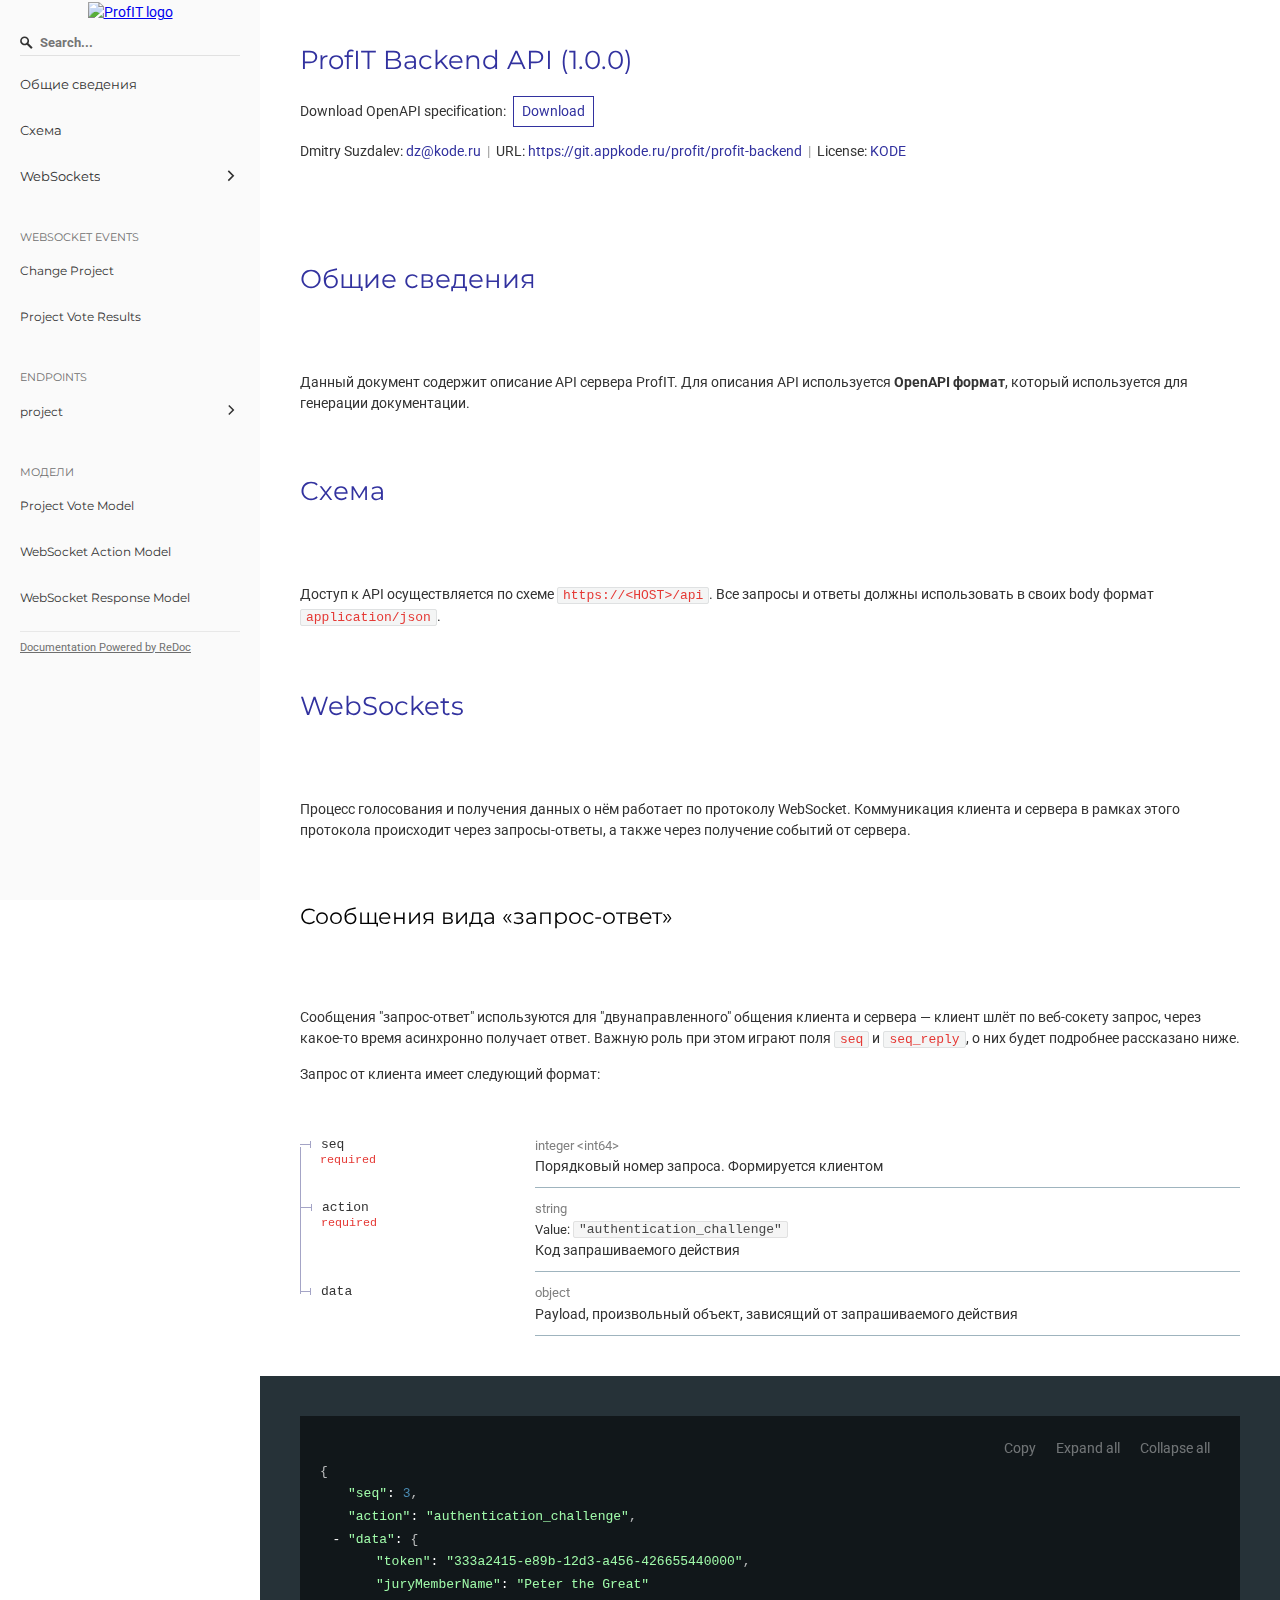
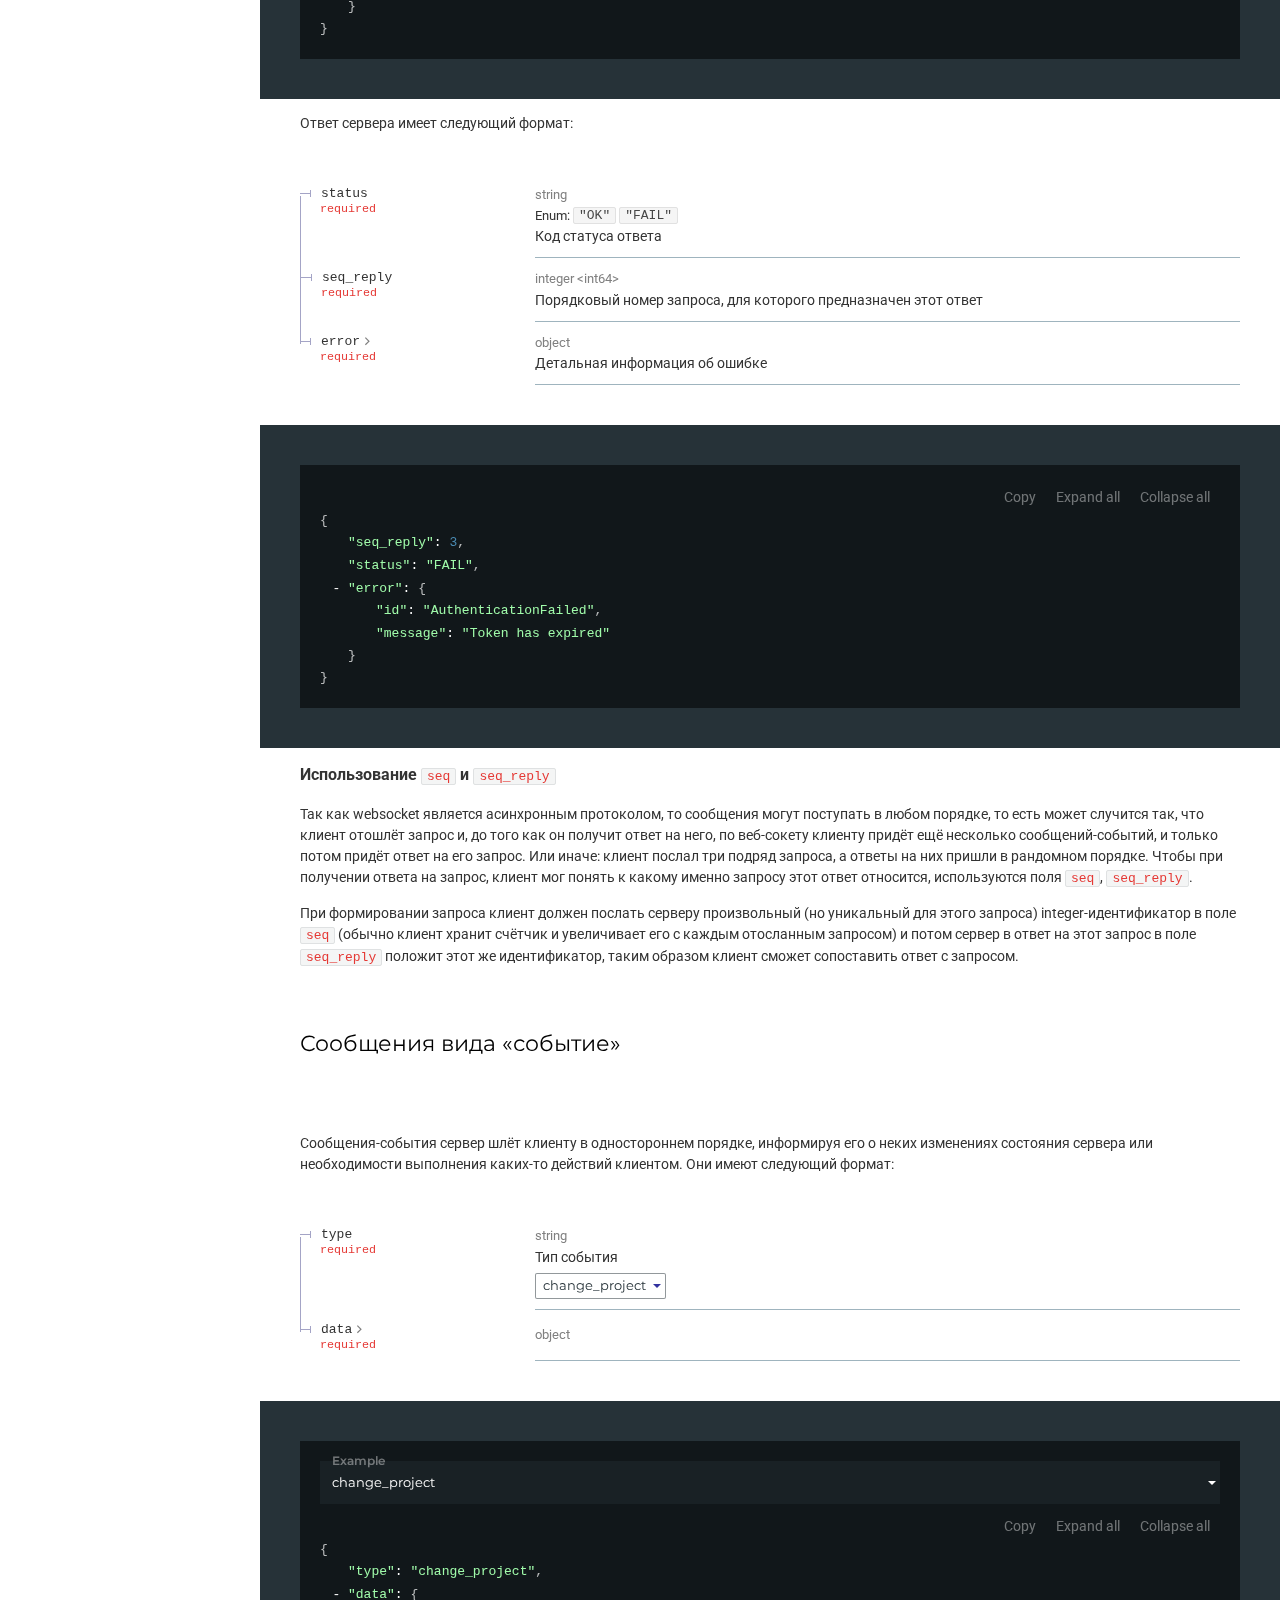
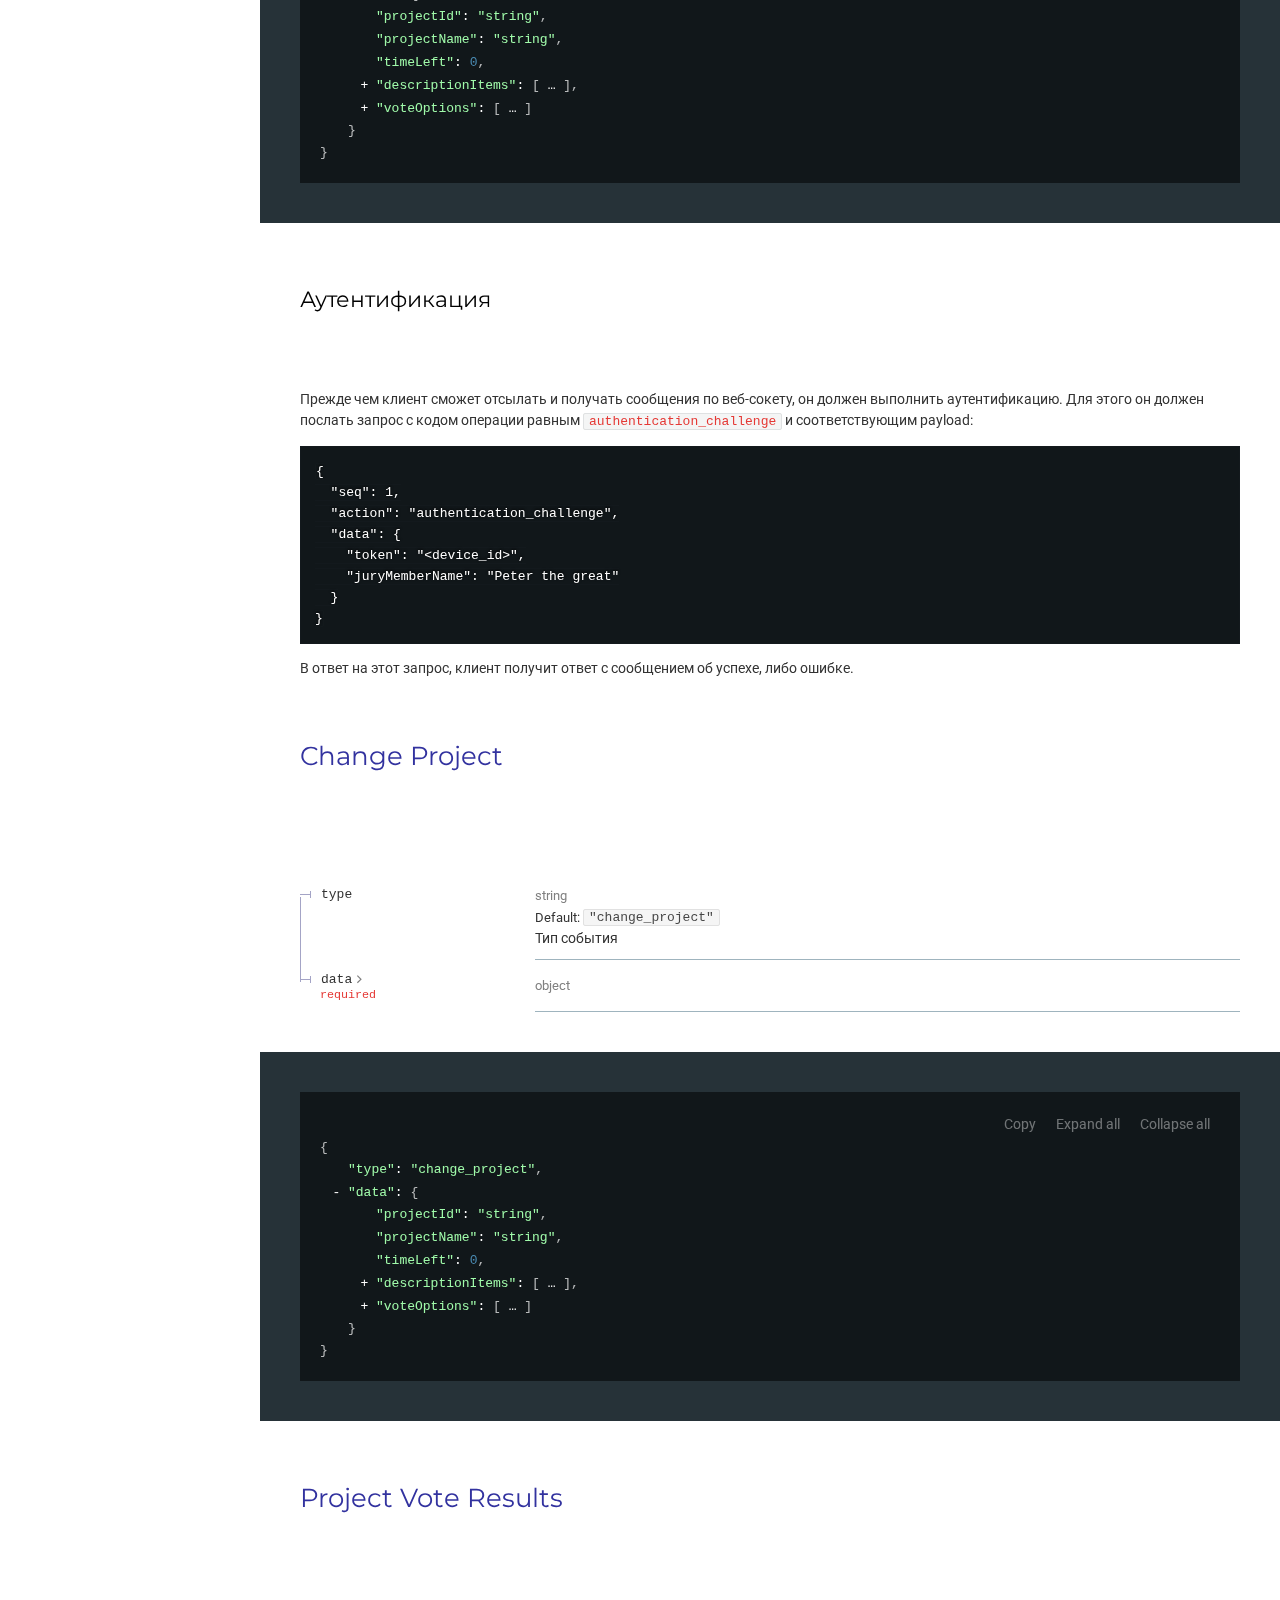
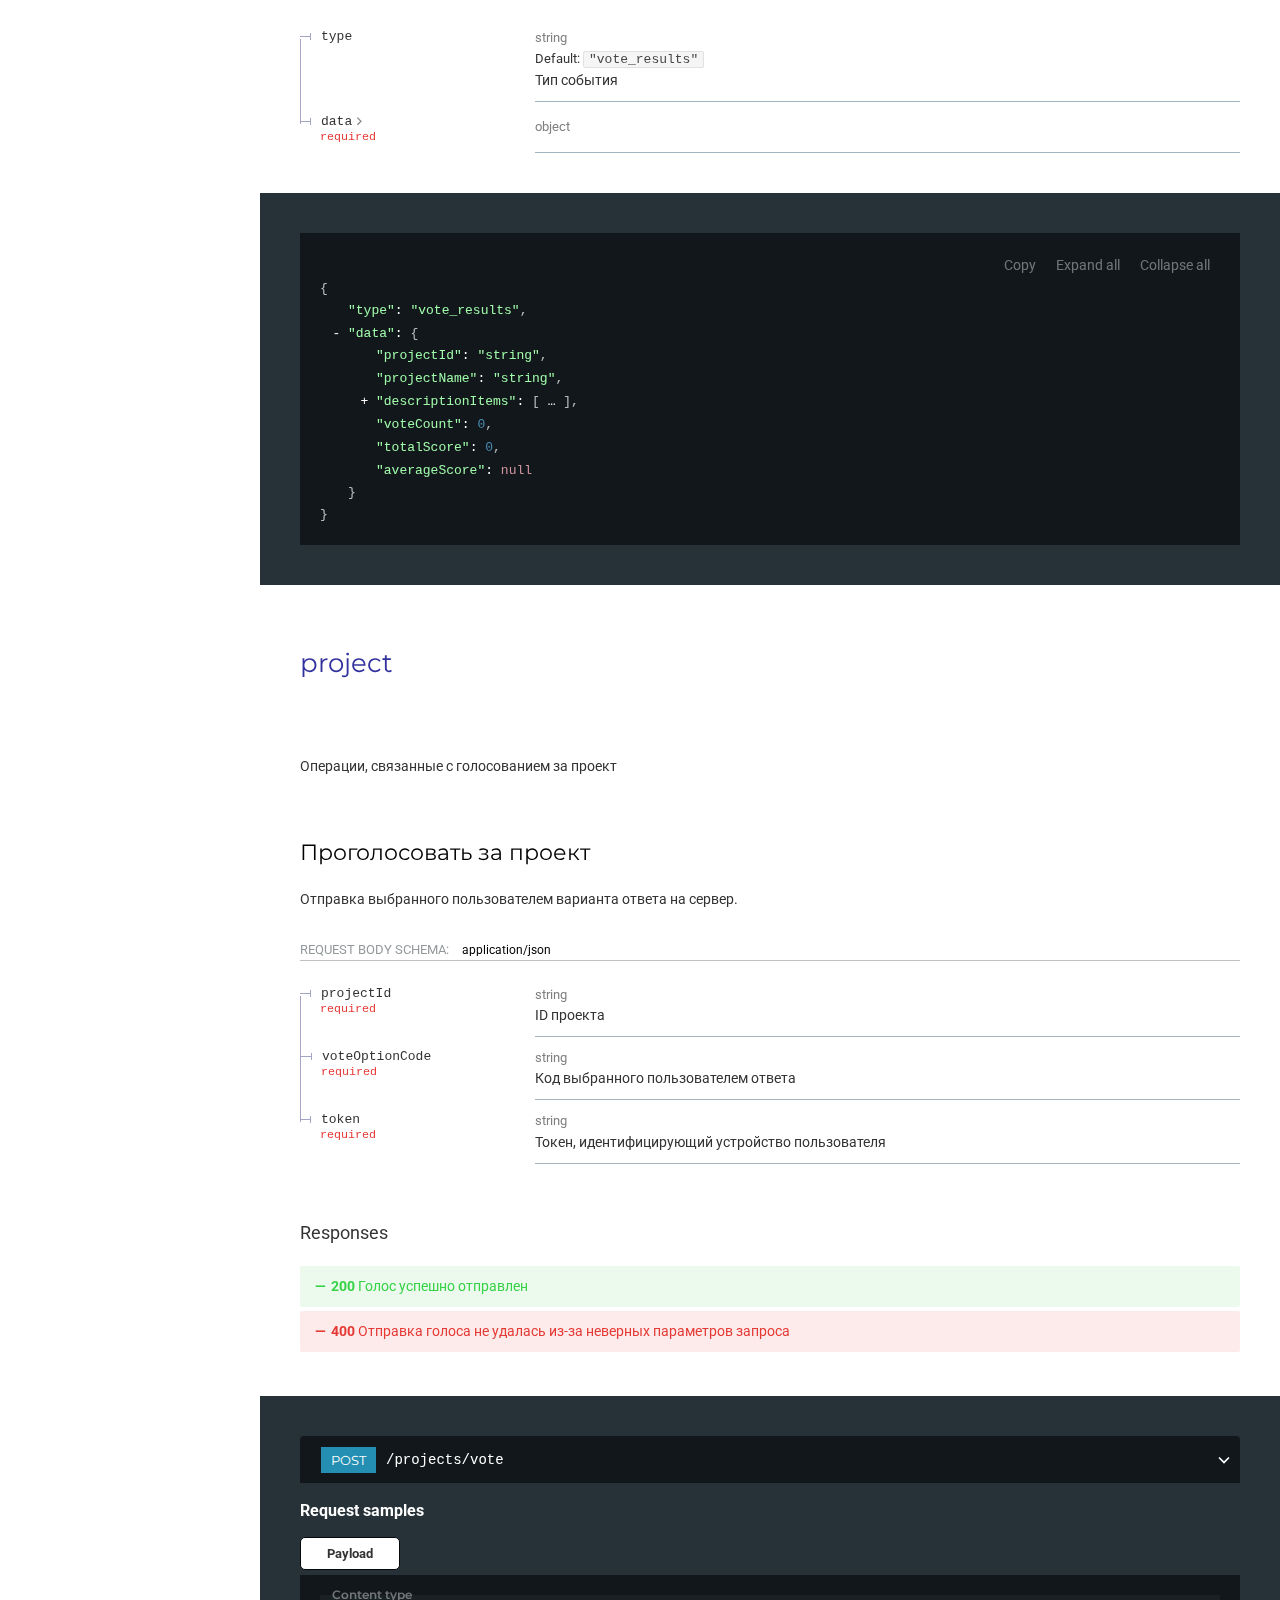
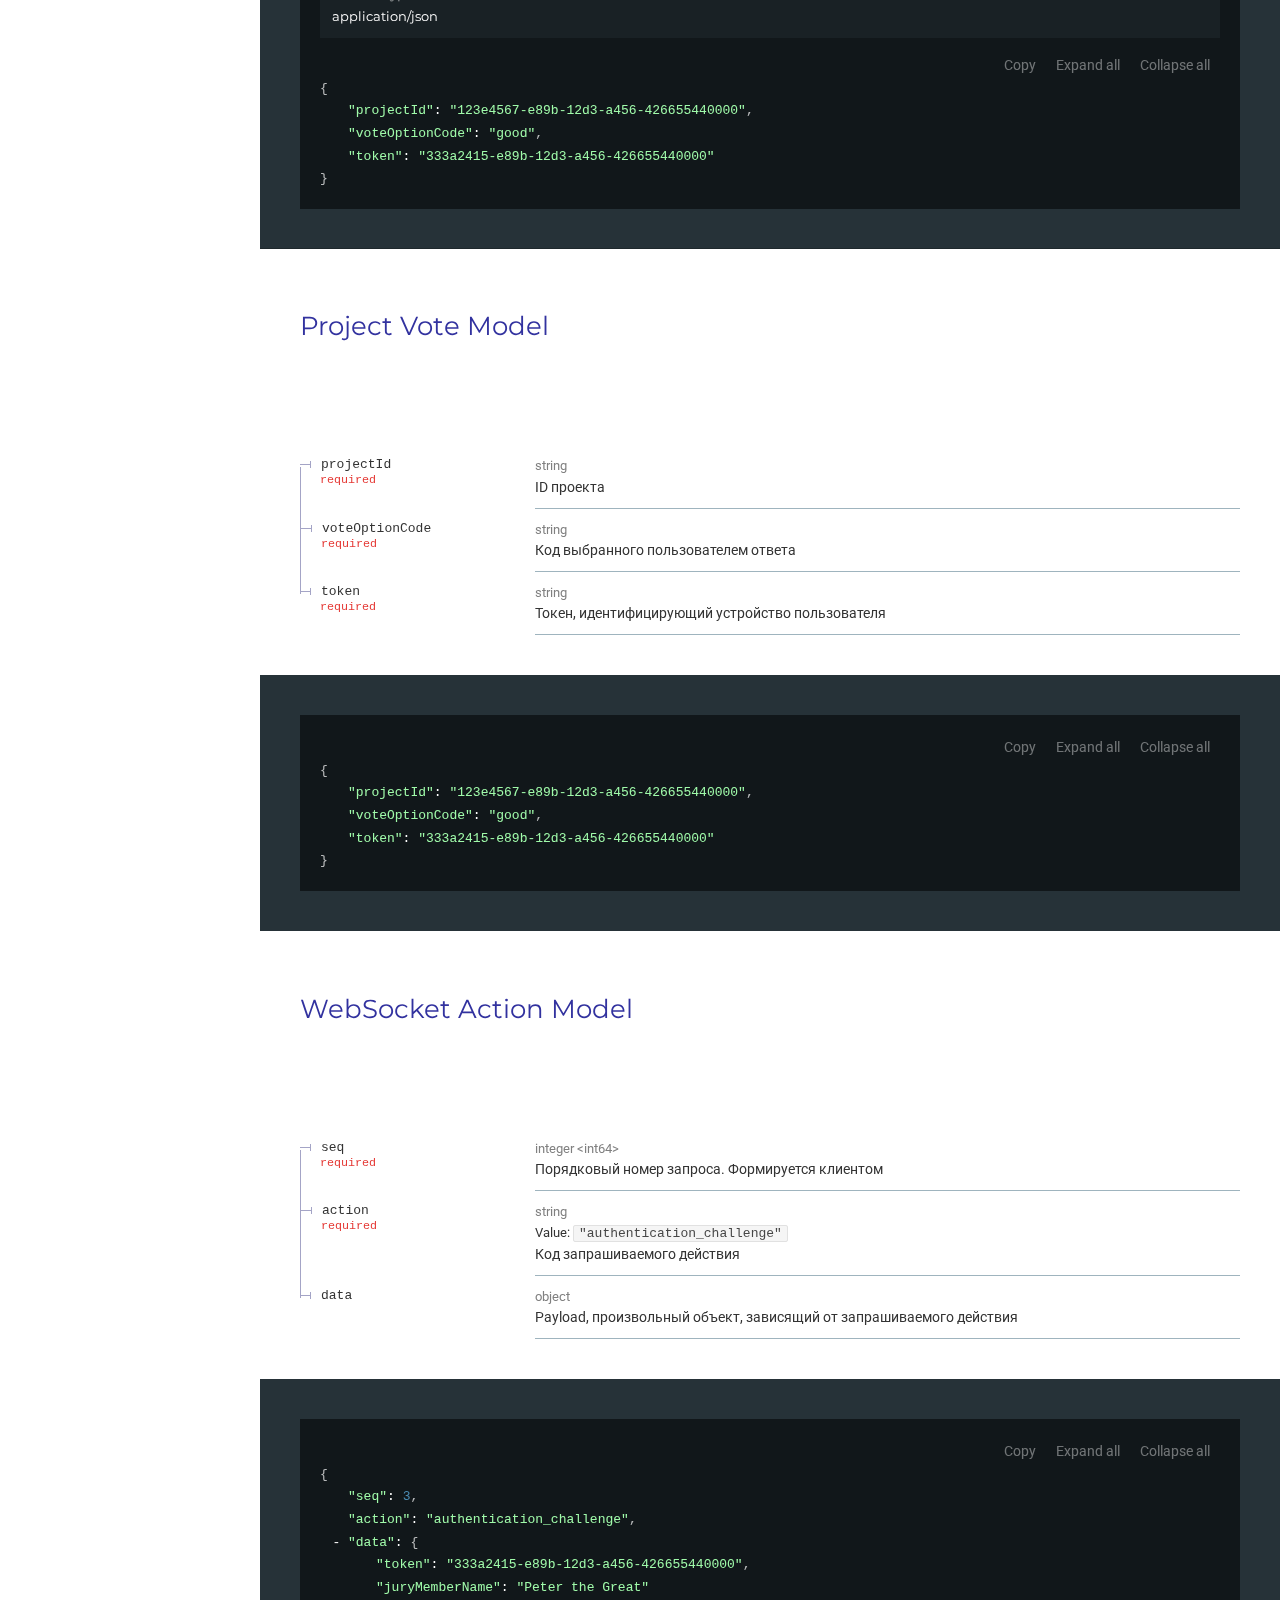
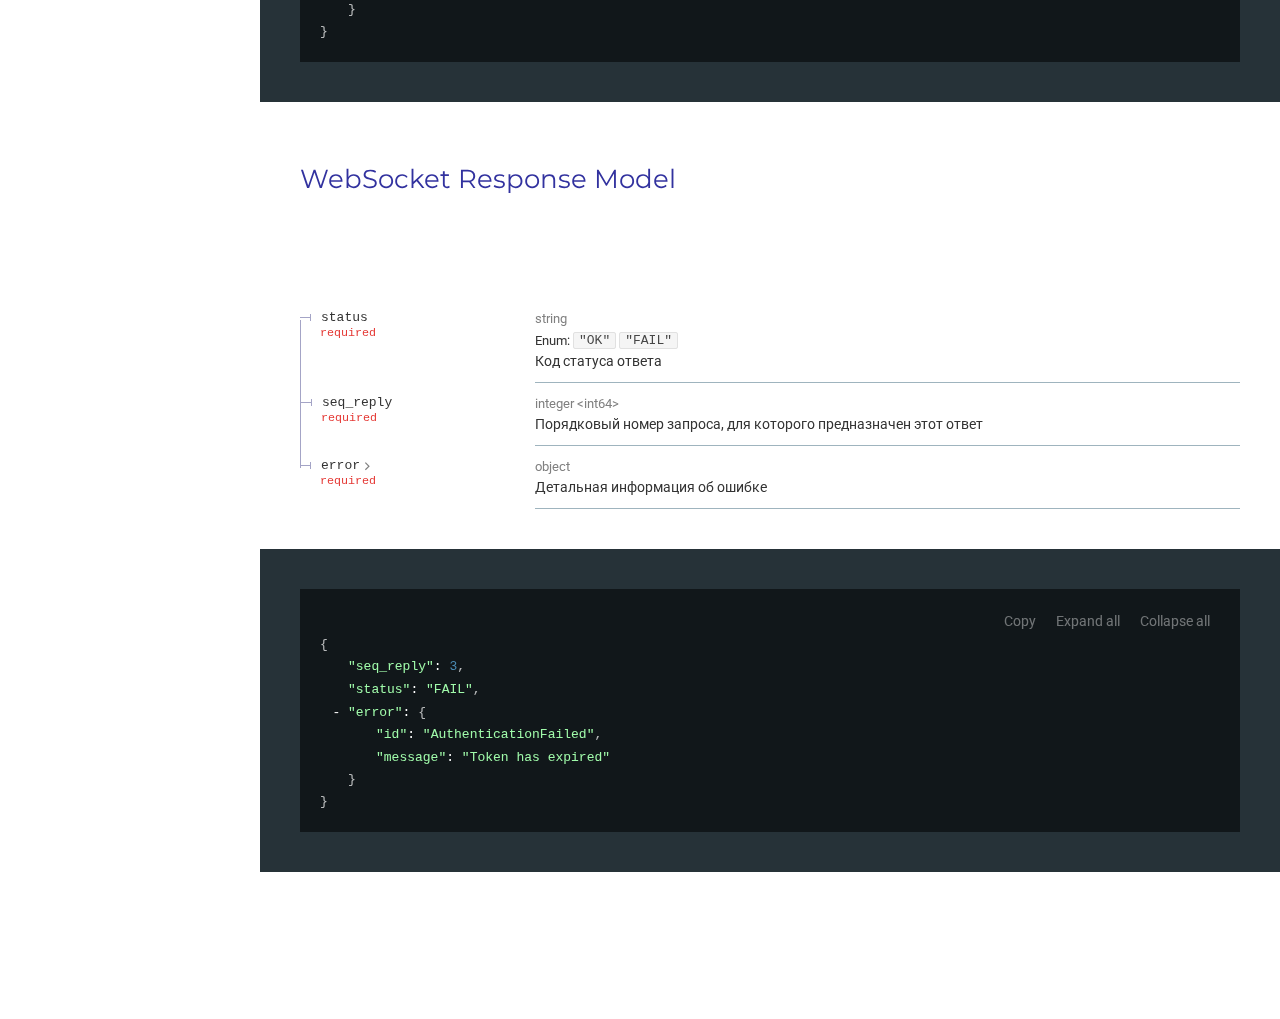
==== profit-backend/index.html @ 13b81400 "Add profit backend docs" ====
<!DOCTYPE html>
<html>

<head>
  <meta charset="utf8" />
  <title>ProfIT Backend API</title>
  <!-- needed for adaptive design -->
  <meta name="viewport" content="width=device-width, initial-scale=1">
  <style>
    body {
      padding: 0;
      margin: 0;
    }
  </style>
  <script>/*!
 * ReDoc - OpenAPI/Swagger-generated API Reference Documentation
 * -------------------------------------------------------------
 *   Version: "2.0.0-rc.29"
 *   Repo: https://github.com/Redocly/redoc
 */
!function(e,t){"object"==typeof exports&&"object"==typeof module?module.exports=t(require("null"),function(){try{return require("esprima")}catch(e){}}()):"function"==typeof define&&define.amd?define(["null","esprima"],t):"object"==typeof exports?exports.Redoc=t(require("null"),function(){try{return require("esprima")}catch(e){}}()):e.Redoc=t(e.null,e.esprima)}(this,(function(e,t){return function(e){var t={};function n(r){if(t[r])return t[r].exports;var o=t[r]={i:r,l:!1,exports:{}};return e[r].call(o.exports,o,o.exports,n),o.l=!0,o.exports}return n.m=e,n.c=t,n.d=function(e,t,r){n.o(e,t)||Object.defineProperty(e,t,{enumerable:!0,get:r})},n.r=function(e){"undefined"!=typeof Symbol&&Symbol.toStringTag&&Object.defineProperty(e,Symbol.toStringTag,{value:"Module"}),Object.defineProperty(e,"__esModule",{value:!0})},n.t=function(e,t){if(1&t&&(e=n(e)),8&t)return e;if(4&t&&"object"==typeof e&&e&&e.__esModule)return e;var r=Object.create(null);if(n.r(r),Object.defineProperty(r,"default",{enumerable:!0,value:e}),2&t&&"string"!=typeof e)for(var o in e)n.d(r,o,function(t){return e[t]}.bind(null,o));return r},n.n=function(e){var t=e&&e.__esModule?function(){return e.default}:function(){return e};return n.d(t,"a",t),t},n.o=function(e,t){return Object.prototype.hasOwnProperty.call(e,t)},n.p="",n(n.s=162)}([function(e,t,n){"use strict";e.exports=n(226)},function(e,t,n){"use strict";n.r(t),n.d(t,"__extends",(function(){return o})),n.d(t,"__assign",(function(){return i})),n.d(t,"__rest",(function(){return a})),n.d(t,"__decorate",(function(){return s})),n.d(t,"__param",(function(){return l})),n.d(t,"__metadata",(function(){return c})),n.d(t,"__awaiter",(function(){return u})),n.d(t,"__generator",(function(){return p})),n.d(t,"__exportStar",(function(){return f})),n.d(t,"__values",(function(){return d})),n.d(t,"__read",(function(){return h})),n.d(t,"__spread",(function(){return m})),n.d(t,"__spreadArrays",(function(){return g})),n.d(t,"__await",(function(){return y})),n.d(t,"__asyncGenerator",(function(){return v})),n.d(t,"__asyncDelegator",(function(){return b})),n.d(t,"__asyncValues",(function(){return x})),n.d(t,"__makeTemplateObject",(function(){return w})),n.d(t,"__importStar",(function(){return k})),n.d(t,"__importDefault",(function(){return O})),n.d(t,"__classPrivateFieldGet",(function(){return _})),n.d(t,"__classPrivateFieldSet",(function(){return E}));
/*! *****************************************************************************
Copyright (c) Microsoft Corporation. All rights reserved.
Licensed under the Apache License, Version 2.0 (the "License"); you may not use
this file except in compliance with the License. You may obtain a copy of the
License at http://www.apache.org/licenses/LICENSE-2.0

THIS CODE IS PROVIDED ON AN *AS IS* BASIS, WITHOUT WARRANTIES OR CONDITIONS OF ANY
KIND, EITHER EXPRESS OR IMPLIED, INCLUDING WITHOUT LIMITATION ANY IMPLIED
WARRANTIES OR CONDITIONS OF TITLE, FITNESS FOR A PARTICULAR PURPOSE,
MERCHANTABLITY OR NON-INFRINGEMENT.

See the Apache Version 2.0 License for specific language governing permissions
and limitations under the License.
***************************************************************************** */
var r=function(e,t){return(r=Object.setPrototypeOf||{__proto__:[]}instanceof Array&&function(e,t){e.__proto__=t}||function(e,t){for(var n in t)t.hasOwnProperty(n)&&(e[n]=t[n])})(e,t)};function o(e,t){function n(){this.constructor=e}r(e,t),e.prototype=null===t?Object.create(t):(n.prototype=t.prototype,new n)}var i=function(){return(i=Object.assign||function(e){for(var t,n=1,r=arguments.length;n<r;n++)for(var o in t=arguments[n])Object.prototype.hasOwnProperty.call(t,o)&&(e[o]=t[o]);return e}).apply(this,arguments)};function a(e,t){var n={};for(var r in e)Object.prototype.hasOwnProperty.call(e,r)&&t.indexOf(r)<0&&(n[r]=e[r]);if(null!=e&&"function"==typeof Object.getOwnPropertySymbols){var o=0;for(r=Object.getOwnPropertySymbols(e);o<r.length;o++)t.indexOf(r[o])<0&&Object.prototype.propertyIsEnumerable.call(e,r[o])&&(n[r[o]]=e[r[o]])}return n}function s(e,t,n,r){var o,i=arguments.length,a=i<3?t:null===r?r=Object.getOwnPropertyDescriptor(t,n):r;if("object"==typeof Reflect&&"function"==typeof Reflect.decorate)a=Reflect.decorate(e,t,n,r);else for(var s=e.length-1;s>=0;s--)(o=e[s])&&(a=(i<3?o(a):i>3?o(t,n,a):o(t,n))||a);return i>3&&a&&Object.defineProperty(t,n,a),a}function l(e,t){return function(n,r){t(n,r,e)}}function c(e,t){if("object"==typeof Reflect&&"function"==typeof Reflect.metadata)return Reflect.metadata(e,t)}function u(e,t,n,r){return new(n||(n=Promise))((function(o,i){function a(e){try{l(r.next(e))}catch(e){i(e)}}function s(e){try{l(r.throw(e))}catch(e){i(e)}}function l(e){var t;e.done?o(e.value):(t=e.value,t instanceof n?t:new n((function(e){e(t)}))).then(a,s)}l((r=r.apply(e,t||[])).next())}))}function p(e,t){var n,r,o,i,a={label:0,sent:function(){if(1&o[0])throw o[1];return o[1]},trys:[],ops:[]};return i={next:s(0),throw:s(1),return:s(2)},"function"==typeof Symbol&&(i[Symbol.iterator]=function(){return this}),i;function s(i){return function(s){return function(i){if(n)throw new TypeError("Generator is already executing.");for(;a;)try{if(n=1,r&&(o=2&i[0]?r.return:i[0]?r.throw||((o=r.return)&&o.call(r),0):r.next)&&!(o=o.call(r,i[1])).done)return o;switch(r=0,o&&(i=[2&i[0],o.value]),i[0]){case 0:case 1:o=i;break;case 4:return a.label++,{value:i[1],done:!1};case 5:a.label++,r=i[1],i=[0];continue;case 7:i=a.ops.pop(),a.trys.pop();continue;default:if(!(o=(o=a.trys).length>0&&o[o.length-1])&&(6===i[0]||2===i[0])){a=0;continue}if(3===i[0]&&(!o||i[1]>o[0]&&i[1]<o[3])){a.label=i[1];break}if(6===i[0]&&a.label<o[1]){a.label=o[1],o=i;break}if(o&&a.label<o[2]){a.label=o[2],a.ops.push(i);break}o[2]&&a.ops.pop(),a.trys.pop();continue}i=t.call(e,a)}catch(e){i=[6,e],r=0}finally{n=o=0}if(5&i[0])throw i[1];return{value:i[0]?i[1]:void 0,done:!0}}([i,s])}}}function f(e,t){for(var n in e)t.hasOwnProperty(n)||(t[n]=e[n])}function d(e){var t="function"==typeof Symbol&&Symbol.iterator,n=t&&e[t],r=0;if(n)return n.call(e);if(e&&"number"==typeof e.length)return{next:function(){return e&&r>=e.length&&(e=void 0),{value:e&&e[r++],done:!e}}};throw new TypeError(t?"Object is not iterable.":"Symbol.iterator is not defined.")}function h(e,t){var n="function"==typeof Symbol&&e[Symbol.iterator];if(!n)return e;var r,o,i=n.call(e),a=[];try{for(;(void 0===t||t-- >0)&&!(r=i.next()).done;)a.push(r.value)}catch(e){o={error:e}}finally{try{r&&!r.done&&(n=i.return)&&n.call(i)}finally{if(o)throw o.error}}return a}function m(){for(var e=[],t=0;t<arguments.length;t++)e=e.concat(h(arguments[t]));return e}function g(){for(var e=0,t=0,n=arguments.length;t<n;t++)e+=arguments[t].length;var r=Array(e),o=0;for(t=0;t<n;t++)for(var i=arguments[t],a=0,s=i.length;a<s;a++,o++)r[o]=i[a];return r}function y(e){return this instanceof y?(this.v=e,this):new y(e)}function v(e,t,n){if(!Symbol.asyncIterator)throw new TypeError("Symbol.asyncIterator is not defined.");var r,o=n.apply(e,t||[]),i=[];return r={},a("next"),a("throw"),a("return"),r[Symbol.asyncIterator]=function(){return this},r;function a(e){o[e]&&(r[e]=function(t){return new Promise((function(n,r){i.push([e,t,n,r])>1||s(e,t)}))})}function s(e,t){try{(n=o[e](t)).value instanceof y?Promise.resolve(n.value.v).then(l,c):u(i[0][2],n)}catch(e){u(i[0][3],e)}var n}function l(e){s("next",e)}function c(e){s("throw",e)}function u(e,t){e(t),i.shift(),i.length&&s(i[0][0],i[0][1])}}function b(e){var t,n;return t={},r("next"),r("throw",(function(e){throw e})),r("return"),t[Symbol.iterator]=function(){return this},t;function r(r,o){t[r]=e[r]?function(t){return(n=!n)?{value:y(e[r](t)),done:"return"===r}:o?o(t):t}:o}}function x(e){if(!Symbol.asyncIterator)throw new TypeError("Symbol.asyncIterator is not defined.");var t,n=e[Symbol.asyncIterator];return n?n.call(e):(e=d(e),t={},r("next"),r("throw"),r("return"),t[Symbol.asyncIterator]=function(){return this},t);function r(n){t[n]=e[n]&&function(t){return new Promise((function(r,o){(function(e,t,n,r){Promise.resolve(r).then((function(t){e({value:t,done:n})}),t)})(r,o,(t=e[n](t)).done,t.value)}))}}}function w(e,t){return Object.defineProperty?Object.defineProperty(e,"raw",{value:t}):e.raw=t,e}function k(e){if(e&&e.__esModule)return e;var t={};if(null!=e)for(var n in e)Object.hasOwnProperty.call(e,n)&&(t[n]=e[n]);return t.default=e,t}function O(e){return e&&e.__esModule?e:{default:e}}function _(e,t){if(!t.has(e))throw new TypeError("attempted to get private field on non-instance");return t.get(e)}function E(e,t,n){if(!t.has(e))throw new TypeError("attempted to set private field on non-instance");return t.set(e,n),n}},function(e,t,n){"use strict";(function(e,r){n.d(t,"a",(function(){return pn})),n.d(t,"b",(function(){return qe})),n.d(t,"c",(function(){return Se})),n.d(t,"d",(function(){return ot})),n.d(t,"e",(function(){return le})),n.d(t,"f",(function(){return ft})),n.d(t,"g",(function(){return L})),n.d(t,"h",(function(){return ht})),n.d(t,"i",(function(){return $t})),n.d(t,"j",(function(){return Vt})),n.d(t,"k",(function(){return rn})),n.d(t,"l",(function(){return ne})),n.d(t,"m",(function(){return bt})),n.d(t,"n",(function(){return it})),n.d(t,"o",(function(){return et})),n.d(t,"p",(function(){return wt})),n.d(t,"q",(function(){return me}));
/*! *****************************************************************************
Copyright (c) Microsoft Corporation. All rights reserved.
Licensed under the Apache License, Version 2.0 (the "License"); you may not use
this file except in compliance with the License. You may obtain a copy of the
License at http://www.apache.org/licenses/LICENSE-2.0

THIS CODE IS PROVIDED ON AN *AS IS* BASIS, WITHOUT WARRANTIES OR CONDITIONS OF ANY
KIND, EITHER EXPRESS OR IMPLIED, INCLUDING WITHOUT LIMITATION ANY IMPLIED
WARRANTIES OR CONDITIONS OF TITLE, FITNESS FOR A PARTICULAR PURPOSE,
MERCHANTABLITY OR NON-INFRINGEMENT.

See the Apache Version 2.0 License for specific language governing permissions
and limitations under the License.
***************************************************************************** */
var o=function(e,t){return(o=Object.setPrototypeOf||{__proto__:[]}instanceof Array&&function(e,t){e.__proto__=t}||function(e,t){for(var n in t)t.hasOwnProperty(n)&&(e[n]=t[n])})(e,t)};function i(e,t){function n(){this.constructor=e}o(e,t),e.prototype=null===t?Object.create(t):(n.prototype=t.prototype,new n)}var a=function(){return(a=Object.assign||function(e){for(var t,n=1,r=arguments.length;n<r;n++)for(var o in t=arguments[n])Object.prototype.hasOwnProperty.call(t,o)&&(e[o]=t[o]);return e}).apply(this,arguments)};function s(e,t){var n="function"==typeof Symbol&&e[Symbol.iterator];if(!n)return e;var r,o,i=n.call(e),a=[];try{for(;(void 0===t||t-- >0)&&!(r=i.next()).done;)a.push(r.value)}catch(e){o={error:e}}finally{try{r&&!r.done&&(n=i.return)&&n.call(i)}finally{if(o)throw o.error}}return a}function l(){for(var e=[],t=0;t<arguments.length;t++)e=e.concat(s(arguments[t]));return e}var c=[];Object.freeze(c);var u={};Object.freeze(u);var p={};function f(){return"undefined"!=typeof window?window:void 0!==e?e:"undefined"!=typeof self?self:p}function d(){return++Le.mobxGuid}function h(e){throw m(!1,e),"X"}function m(e,t){if(!e)throw new Error("[mobx] "+(t||"An invariant failed, however the error is obfuscated because this is an production build."))}function g(e){var t=!1;return function(){if(!t)return t=!0,e.apply(this,arguments)}}var y=function(){};function v(e){return null!==e&&"object"==typeof e}function b(e){if(null===e||"object"!=typeof e)return!1;var t=Object.getPrototypeOf(e);return t===Object.prototype||null===t}function x(e,t,n){Object.defineProperty(e,t,{enumerable:!1,writable:!0,configurable:!0,value:n})}function w(e,t,n){Object.defineProperty(e,t,{enumerable:!1,writable:!1,configurable:!0,value:n})}function k(e,t){var n="isMobX"+e;return t.prototype[n]=!0,function(e){return v(e)&&!0===e[n]}}function O(e){return void 0!==f().Map&&e instanceof f().Map}function _(e){return e instanceof Set}function E(e){for(var t=[];;){var n=e.next();if(n.done)break;t.push(n.value)}return t}function S(){return"function"==typeof Symbol&&Symbol.toPrimitive||"@@toPrimitive"}function T(e){return null===e?null:"object"==typeof e?""+e:e}function j(){return"function"==typeof Symbol&&Symbol.iterator||"@@iterator"}function C(e,t){w(e,j(),t)}function I(e){return e[j()]=P,e}function A(){return"function"==typeof Symbol&&Symbol.toStringTag||"@@toStringTag"}function P(){return this}var R=function(){function e(e){void 0===e&&(e="Atom@"+d()),this.name=e,this.isPendingUnobservation=!1,this.isBeingObserved=!1,this.observers=[],this.observersIndexes={},this.diffValue=0,this.lastAccessedBy=0,this.lowestObserverState=oe.NOT_TRACKING}return e.prototype.onBecomeUnobserved=function(){},e.prototype.onBecomeObserved=function(){},e.prototype.reportObserved=function(){return Be(this)},e.prototype.reportChanged=function(){ze(),function(e){if(e.lowestObserverState===oe.STALE)return;e.lowestObserverState=oe.STALE;var t=e.observers,n=t.length;for(;n--;){var r=t[n];r.dependenciesState===oe.UP_TO_DATE&&(r.isTracing!==ie.NONE&&$e(r,e),r.onBecomeStale()),r.dependenciesState=oe.STALE}}(this),Ue()},e.prototype.toString=function(){return this.name},e}(),N=k("Atom",R);function L(e,t,n){void 0===t&&(t=y),void 0===n&&(n=y);var r,o=new R(e);return pt("onBecomeObserved",o,t,r),ut(o,n),o}function M(e,t){return e===t}var D={identity:M,structural:function(e,t){return ln(e,t)},default:function(e,t){return function(e,t){return"number"==typeof e&&"number"==typeof t&&isNaN(e)&&isNaN(t)}(e,t)||M(e,t)},shallow:function(e,t){return ln(e,t,1)}},F={},z={};function U(e,t){var n=t?F:z;return n[e]||(n[e]={configurable:!0,enumerable:t,get:function(){return B(this),this[e]},set:function(t){B(this),this[e]=t}})}function B(e){if(!0!==e.__mobxDidRunLazyInitializers){var t=e.__mobxDecorators;if(t)for(var n in x(e,"__mobxDidRunLazyInitializers",!0),t){var r=t[n];r.propertyCreator(e,r.prop,r.descriptor,r.decoratorTarget,r.decoratorArguments)}}}function $(e,t){return function(){var n,r=function(r,o,i,s){if(!0===s)return t(r,o,i,r,n),null;if(!Object.prototype.hasOwnProperty.call(r,"__mobxDecorators")){var l=r.__mobxDecorators;x(r,"__mobxDecorators",a({},l))}return r.__mobxDecorators[o]={prop:o,propertyCreator:t,descriptor:i,decoratorTarget:r,decoratorArguments:n},U(o,e)};return q(arguments)?(n=c,r.apply(null,arguments)):(n=Array.prototype.slice.call(arguments),r)}}function q(e){return(2===e.length||3===e.length)&&"string"==typeof e[1]||4===e.length&&!0===e[3]}function W(e,t,n){return vt(e)?e:Array.isArray(e)?ne.array(e,{name:n}):b(e)?ne.object(e,void 0,{name:n}):O(e)?ne.map(e,{name:n}):_(e)?ne.set(e,{name:n}):e}function H(e){return e}function V(e){m(e);var t=$(!0,(function(t,n,r,o,i){Zt(t,n,r?r.initializer?r.initializer.call(t):r.value:void 0,e)})),n=(void 0!==r&&r.env,t);return n.enhancer=e,n}var Y={deep:!0,name:void 0,defaultDecorator:void 0},Q={deep:!1,name:void 0,defaultDecorator:void 0};function G(e){return null==e?Y:"string"==typeof e?{name:e,deep:!0}:e}function X(e){return e.defaultDecorator?e.defaultDecorator.enhancer:!1===e.deep?H:W}Object.freeze(Y),Object.freeze(Q);var K=V(W),Z=V((function(e,t,n){return null==e||rn(e)||$t(e)||Vt(e)||Gt(e)?e:Array.isArray(e)?ne.array(e,{name:n,deep:!1}):b(e)?ne.object(e,void 0,{name:n,deep:!1}):O(e)?ne.map(e,{name:n,deep:!1}):_(e)?ne.set(e,{name:n,deep:!1}):h(!1)})),J=V(H),ee=V((function(e,t,n){return ln(e,t)?t:e}));var te={box:function(e,t){arguments.length>2&&re("box");var n=G(t);return new Ce(e,X(n),n.name,!0,n.equals)},shallowBox:function(e,t){return arguments.length>2&&re("shallowBox"),ne.box(e,{name:t,deep:!1})},array:function(e,t){arguments.length>2&&re("array");var n=G(t);return new Mt(e,X(n),n.name)},shallowArray:function(e,t){return arguments.length>2&&re("shallowArray"),ne.array(e,{name:t,deep:!1})},map:function(e,t){arguments.length>2&&re("map");var n=G(t);return new Wt(e,X(n),n.name)},shallowMap:function(e,t){return arguments.length>2&&re("shallowMap"),ne.map(e,{name:t,deep:!1})},set:function(e,t){arguments.length>2&&re("set");var n=G(t);return new Qt(e,X(n),n.name)},object:function(e,t,n){"string"==typeof arguments[1]&&re("object");var r=G(n);return dt({},e,t,r)},shallowObject:function(e,t){return"string"==typeof arguments[1]&&re("shallowObject"),ne.object(e,{},{name:t,deep:!1})},ref:J,shallow:Z,deep:K,struct:ee},ne=function(e,t,n){if("string"==typeof arguments[1])return K.apply(null,arguments);if(vt(e))return e;var r=b(e)?ne.object(e,t,n):Array.isArray(e)?ne.array(e,t):O(e)?ne.map(e,t):_(e)?ne.set(e,t):e;if(r!==e)return r;h(!1)};function re(e){h("Expected one or two arguments to observable."+e+". Did you accidentally try to use observable."+e+" as decorator?")}Object.keys(te).forEach((function(e){return ne[e]=te[e]}));var oe,ie,ae=$(!1,(function(e,t,n,r,o){var i=n.get,s=n.set,l=o[0]||{};!function(e,t,n){var r=Kt(e);n.name=r.name+"."+t,n.context=e,r.values[t]=new Ie(n),Object.defineProperty(e,t,function(e){return en[e]||(en[e]={configurable:Le.computedConfigurable,enumerable:!1,get:function(){return tn(this).read(this,e)},set:function(t){tn(this).write(this,e,t)}})}(t))}(e,t,a({get:i,set:s},l))})),se=ae({equals:D.structural}),le=function(e,t,n){if("string"==typeof t)return ae.apply(null,arguments);if(null!==e&&"object"==typeof e&&1===arguments.length)return ae.apply(null,arguments);var r="object"==typeof t?t:{};return r.get=e,r.set="function"==typeof t?t:r.set,r.name=r.name||e.name||"",new Ie(r)};le.struct=se,function(e){e[e.NOT_TRACKING=-1]="NOT_TRACKING",e[e.UP_TO_DATE=0]="UP_TO_DATE",e[e.POSSIBLY_STALE=1]="POSSIBLY_STALE",e[e.STALE=2]="STALE"}(oe||(oe={})),function(e){e[e.NONE=0]="NONE",e[e.LOG=1]="LOG",e[e.BREAK=2]="BREAK"}(ie||(ie={}));var ce=function(e){this.cause=e};function ue(e){return e instanceof ce}function pe(e){switch(e.dependenciesState){case oe.UP_TO_DATE:return!1;case oe.NOT_TRACKING:case oe.STALE:return!0;case oe.POSSIBLY_STALE:for(var t=ve(!0),n=ge(),r=e.observing,o=r.length,i=0;i<o;i++){var a=r[i];if(Ae(a)){if(Le.disableErrorBoundaries)a.get();else try{a.get()}catch(e){return ye(n),be(t),!0}if(e.dependenciesState===oe.STALE)return ye(n),be(t),!0}}return xe(e),ye(n),be(t),!1}}function fe(e){var t=e.observers.length>0;Le.computationDepth>0&&t&&h(!1),Le.allowStateChanges||!t&&"strict"!==Le.enforceActions||h(!1)}function de(e,t,n){var r=ve(!0);xe(e),e.newObserving=new Array(e.observing.length+100),e.unboundDepsCount=0,e.runId=++Le.runId;var o,i=Le.trackingDerivation;if(Le.trackingDerivation=e,!0===Le.disableErrorBoundaries)o=t.call(n);else try{o=t.call(n)}catch(e){o=new ce(e)}return Le.trackingDerivation=i,function(e){for(var t=e.observing,n=e.observing=e.newObserving,r=oe.UP_TO_DATE,o=0,i=e.unboundDepsCount,a=0;a<i;a++){0===(s=n[a]).diffValue&&(s.diffValue=1,o!==a&&(n[o]=s),o++),s.dependenciesState>r&&(r=s.dependenciesState)}n.length=o,e.newObserving=null,i=t.length;for(;i--;){0===(s=t[i]).diffValue&&De(s,e),s.diffValue=0}for(;o--;){var s;1===(s=n[o]).diffValue&&(s.diffValue=0,Me(s,e))}r!==oe.UP_TO_DATE&&(e.dependenciesState=r,e.onBecomeStale())}(e),e.observing.length,be(r),o}function he(e){var t=e.observing;e.observing=[];for(var n=t.length;n--;)De(t[n],e);e.dependenciesState=oe.NOT_TRACKING}function me(e){var t=ge(),n=e();return ye(t),n}function ge(){var e=Le.trackingDerivation;return Le.trackingDerivation=null,e}function ye(e){Le.trackingDerivation=e}function ve(e){var t=Le.allowStateReads;return Le.allowStateReads=e,t}function be(e){Le.allowStateReads=e}function xe(e){if(e.dependenciesState!==oe.UP_TO_DATE){e.dependenciesState=oe.UP_TO_DATE;for(var t=e.observing,n=t.length;n--;)t[n].lowestObserverState=oe.UP_TO_DATE}}var we=0,ke=1,Oe=Object.getOwnPropertyDescriptor((function(){}),"name");Oe&&Oe.configurable;function _e(e,t){var n=function(){return Ee(e,t,this,arguments)};return n.isMobxAction=!0,n}function Ee(e,t,n,r){var o=function(e,t,n){var r=Ge()&&!!e,o=0;if(r){o=Date.now();var i=n&&n.length||0,a=new Array(i);if(i>0)for(var s=0;s<i;s++)a[s]=n[s];Ke({type:"action",name:e,object:t,arguments:a})}var l=ge();ze();var c=Te(!0),u=ve(!0),p={prevDerivation:l,prevAllowStateChanges:c,prevAllowStateReads:u,notifySpy:r,startTime:o,actionId:ke++,parentActionId:we};return we=p.actionId,p}(e,n,r);try{return t.apply(n,r)}catch(e){throw o.error=e,e}finally{!function(e){we!==e.actionId&&h("invalid action stack. did you forget to finish an action?");we=e.parentActionId,void 0!==e.error&&(Le.suppressReactionErrors=!0);je(e.prevAllowStateChanges),be(e.prevAllowStateReads),Ue(),ye(e.prevDerivation),e.notifySpy&&Je({time:Date.now()-e.startTime});Le.suppressReactionErrors=!1}(o)}}function Se(e,t){var n,r=Te(e);try{n=t()}finally{je(r)}return n}function Te(e){var t=Le.allowStateChanges;return Le.allowStateChanges=e,t}function je(e){Le.allowStateChanges=e}var Ce=function(e){function t(t,n,r,o,i){void 0===r&&(r="ObservableValue@"+d()),void 0===o&&(o=!0),void 0===i&&(i=D.default);var a=e.call(this,r)||this;return a.enhancer=n,a.name=r,a.equals=i,a.hasUnreportedChange=!1,a.value=n(t,void 0,r),o&&Ge()&&Xe({type:"create",name:a.name,newValue:""+a.value}),a}return i(t,e),t.prototype.dehanceValue=function(e){return void 0!==this.dehancer?this.dehancer(e):e},t.prototype.set=function(e){var t=this.value;if((e=this.prepareNewValue(e))!==Le.UNCHANGED){var n=Ge();n&&Ke({type:"update",name:this.name,newValue:e,oldValue:t}),this.setNewValue(e),n&&Je()}},t.prototype.prepareNewValue=function(e){if(fe(this),kt(this)){var t=_t(this,{object:this,type:"update",newValue:e});if(!t)return Le.UNCHANGED;e=t.newValue}return e=this.enhancer(e,this.value,this.name),this.equals(this.value,e)?Le.UNCHANGED:e},t.prototype.setNewValue=function(e){var t=this.value;this.value=e,this.reportChanged(),Et(this)&&Tt(this,{type:"update",object:this,newValue:e,oldValue:t})},t.prototype.get=function(){return this.reportObserved(),this.dehanceValue(this.value)},t.prototype.intercept=function(e){return Ot(this,e)},t.prototype.observe=function(e,t){return t&&e({object:this,type:"update",newValue:this.value,oldValue:void 0}),St(this,e)},t.prototype.toJSON=function(){return this.get()},t.prototype.toString=function(){return this.name+"["+this.value+"]"},t.prototype.valueOf=function(){return T(this.get())},t}(R);Ce.prototype[S()]=Ce.prototype.valueOf;k("ObservableValue",Ce);var Ie=function(){function e(e){this.dependenciesState=oe.NOT_TRACKING,this.observing=[],this.newObserving=null,this.isBeingObserved=!1,this.isPendingUnobservation=!1,this.observers=[],this.observersIndexes={},this.diffValue=0,this.runId=0,this.lastAccessedBy=0,this.lowestObserverState=oe.UP_TO_DATE,this.unboundDepsCount=0,this.__mapid="#"+d(),this.value=new ce(null),this.isComputing=!1,this.isRunningSetter=!1,this.isTracing=ie.NONE,m(e.get,"missing option for computed: get"),this.derivation=e.get,this.name=e.name||"ComputedValue@"+d(),e.set&&(this.setter=_e(this.name+"-setter",e.set)),this.equals=e.equals||(e.compareStructural||e.struct?D.structural:D.default),this.scope=e.context,this.requiresReaction=!!e.requiresReaction,this.keepAlive=!!e.keepAlive}return e.prototype.onBecomeStale=function(){!function(e){if(e.lowestObserverState!==oe.UP_TO_DATE)return;e.lowestObserverState=oe.POSSIBLY_STALE;var t=e.observers,n=t.length;for(;n--;){var r=t[n];r.dependenciesState===oe.UP_TO_DATE&&(r.dependenciesState=oe.POSSIBLY_STALE,r.isTracing!==ie.NONE&&$e(r,e),r.onBecomeStale())}}(this)},e.prototype.onBecomeUnobserved=function(){},e.prototype.onBecomeObserved=function(){},e.prototype.get=function(){this.isComputing&&h("Cycle detected in computation "+this.name+": "+this.derivation),0!==Le.inBatch||0!==this.observers.length||this.keepAlive?(Be(this),pe(this)&&this.trackAndCompute()&&function(e){if(e.lowestObserverState===oe.STALE)return;e.lowestObserverState=oe.STALE;var t=e.observers,n=t.length;for(;n--;){var r=t[n];r.dependenciesState===oe.POSSIBLY_STALE?r.dependenciesState=oe.STALE:r.dependenciesState===oe.UP_TO_DATE&&(e.lowestObserverState=oe.UP_TO_DATE)}}(this)):pe(this)&&(this.warnAboutUntrackedRead(),ze(),this.value=this.computeValue(!1),Ue());var e=this.value;if(ue(e))throw e.cause;return e},e.prototype.peek=function(){var e=this.computeValue(!1);if(ue(e))throw e.cause;return e},e.prototype.set=function(e){if(this.setter){m(!this.isRunningSetter,"The setter of computed value '"+this.name+"' is trying to update itself. Did you intend to update an _observable_ value, instead of the computed property?"),this.isRunningSetter=!0;try{this.setter.call(this.scope,e)}finally{this.isRunningSetter=!1}}else m(!1,!1)},e.prototype.trackAndCompute=function(){Ge()&&Xe({object:this.scope,type:"compute",name:this.name});var e=this.value,t=this.dependenciesState===oe.NOT_TRACKING,n=this.computeValue(!0),r=t||ue(e)||ue(n)||!this.equals(e,n);return r&&(this.value=n),r},e.prototype.computeValue=function(e){var t;if(this.isComputing=!0,Le.computationDepth++,e)t=de(this,this.derivation,this.scope);else if(!0===Le.disableErrorBoundaries)t=this.derivation.call(this.scope);else try{t=this.derivation.call(this.scope)}catch(e){t=new ce(e)}return Le.computationDepth--,this.isComputing=!1,t},e.prototype.suspend=function(){this.keepAlive||(he(this),this.value=void 0)},e.prototype.observe=function(e,t){var n=this,r=!0,o=void 0;return st((function(){var i=n.get();if(!r||t){var a=ge();e({type:"update",object:n,newValue:i,oldValue:o}),ye(a)}r=!1,o=i}))},e.prototype.warnAboutUntrackedRead=function(){},e.prototype.toJSON=function(){return this.get()},e.prototype.toString=function(){return this.name+"["+this.derivation.toString()+"]"},e.prototype.valueOf=function(){return T(this.get())},e}();Ie.prototype[S()]=Ie.prototype.valueOf;var Ae=k("ComputedValue",Ie),Pe=function(){this.version=5,this.UNCHANGED={},this.trackingDerivation=null,this.computationDepth=0,this.runId=0,this.mobxGuid=0,this.inBatch=0,this.pendingUnobservations=[],this.pendingReactions=[],this.isRunningReactions=!1,this.allowStateChanges=!0,this.allowStateReads=!0,this.enforceActions=!1,this.spyListeners=[],this.globalReactionErrorHandlers=[],this.computedRequiresReaction=!1,this.reactionRequiresObservable=!1,this.observableRequiresReaction=!1,this.computedConfigurable=!1,this.disableErrorBoundaries=!1,this.suppressReactionErrors=!1},Re=!0,Ne=!1,Le=function(){var e=f();return e.__mobxInstanceCount>0&&!e.__mobxGlobals&&(Re=!1),e.__mobxGlobals&&e.__mobxGlobals.version!==(new Pe).version&&(Re=!1),Re?e.__mobxGlobals?(e.__mobxInstanceCount+=1,e.__mobxGlobals.UNCHANGED||(e.__mobxGlobals.UNCHANGED={}),e.__mobxGlobals):(e.__mobxInstanceCount=1,e.__mobxGlobals=new Pe):(setTimeout((function(){Ne||h("There are multiple, different versions of MobX active. Make sure MobX is loaded only once or use `configure({ isolateGlobalState: true })`")}),1),new Pe)}();function Me(e,t){var n=e.observers.length;n&&(e.observersIndexes[t.__mapid]=n),e.observers[n]=t,e.lowestObserverState>t.dependenciesState&&(e.lowestObserverState=t.dependenciesState)}function De(e,t){if(1===e.observers.length)e.observers.length=0,Fe(e);else{var n=e.observers,r=e.observersIndexes,o=n.pop();if(o!==t){var i=r[t.__mapid]||0;i?r[o.__mapid]=i:delete r[o.__mapid],n[i]=o}delete r[t.__mapid]}}function Fe(e){!1===e.isPendingUnobservation&&(e.isPendingUnobservation=!0,Le.pendingUnobservations.push(e))}function ze(){Le.inBatch++}function Ue(){if(0==--Le.inBatch){He();for(var e=Le.pendingUnobservations,t=0;t<e.length;t++){var n=e[t];n.isPendingUnobservation=!1,0===n.observers.length&&(n.isBeingObserved&&(n.isBeingObserved=!1,n.onBecomeUnobserved()),n instanceof Ie&&n.suspend())}Le.pendingUnobservations=[]}}function Be(e){var t=Le.trackingDerivation;return null!==t?(t.runId!==e.lastAccessedBy&&(e.lastAccessedBy=t.runId,t.newObserving[t.unboundDepsCount++]=e,e.isBeingObserved||(e.isBeingObserved=!0,e.onBecomeObserved())),!0):(0===e.observers.length&&Le.inBatch>0&&Fe(e),!1)}function $e(e,t){if(console.log("[mobx.trace] '"+e.name+"' is invalidated due to a change in: '"+t.name+"'"),e.isTracing===ie.BREAK){var n=[];!function e(t,n,r){if(n.length>=1e3)return void n.push("(and many more)");n.push(""+new Array(r).join("\t")+t.name),t.dependencies&&t.dependencies.forEach((function(t){return e(t,n,r+1)}))}(ht(e),n,1),new Function("debugger;\n/*\nTracing '"+e.name+"'\n\nYou are entering this break point because derivation '"+e.name+"' is being traced and '"+t.name+"' is now forcing it to update.\nJust follow the stacktrace you should now see in the devtools to see precisely what piece of your code is causing this update\nThe stackframe you are looking for is at least ~6-8 stack-frames up.\n\n"+(e instanceof Ie?e.derivation.toString().replace(/[*]\//g,"/"):"")+"\n\nThe dependencies for this derivation are:\n\n"+n.join("\n")+"\n*/\n    ")()}}var qe=function(){function e(e,t,n,r){void 0===e&&(e="Reaction@"+d()),void 0===r&&(r=!1),this.name=e,this.onInvalidate=t,this.errorHandler=n,this.requiresObservable=r,this.observing=[],this.newObserving=[],this.dependenciesState=oe.NOT_TRACKING,this.diffValue=0,this.runId=0,this.unboundDepsCount=0,this.__mapid="#"+d(),this.isDisposed=!1,this._isScheduled=!1,this._isTrackPending=!1,this._isRunning=!1,this.isTracing=ie.NONE}return e.prototype.onBecomeStale=function(){this.schedule()},e.prototype.schedule=function(){this._isScheduled||(this._isScheduled=!0,Le.pendingReactions.push(this),He())},e.prototype.isScheduled=function(){return this._isScheduled},e.prototype.runReaction=function(){if(!this.isDisposed){if(ze(),this._isScheduled=!1,pe(this)){this._isTrackPending=!0;try{this.onInvalidate(),this._isTrackPending&&Ge()&&Xe({name:this.name,type:"scheduled-reaction"})}catch(e){this.reportExceptionInDerivation(e)}}Ue()}},e.prototype.track=function(e){ze();var t,n=Ge();n&&(t=Date.now(),Ke({name:this.name,type:"reaction"})),this._isRunning=!0;var r=de(this,e,void 0);this._isRunning=!1,this._isTrackPending=!1,this.isDisposed&&he(this),ue(r)&&this.reportExceptionInDerivation(r.cause),n&&Je({time:Date.now()-t}),Ue()},e.prototype.reportExceptionInDerivation=function(e){var t=this;if(this.errorHandler)this.errorHandler(e,this);else{if(Le.disableErrorBoundaries)throw e;var n="[mobx] Encountered an uncaught exception that was thrown by a reaction or observer component, in: '"+this+"'";Le.suppressReactionErrors?console.warn("[mobx] (error in reaction '"+this.name+"' suppressed, fix error of causing action below)"):console.error(n,e),Ge()&&Xe({type:"error",name:this.name,message:n,error:""+e}),Le.globalReactionErrorHandlers.forEach((function(n){return n(e,t)}))}},e.prototype.dispose=function(){this.isDisposed||(this.isDisposed=!0,this._isRunning||(ze(),he(this),Ue()))},e.prototype.getDisposer=function(){var e=this.dispose.bind(this);return e.$mobx=this,e},e.prototype.toString=function(){return"Reaction["+this.name+"]"},e.prototype.trace=function(e){void 0===e&&(e=!1),function(){for(var e=[],t=0;t<arguments.length;t++)e[t]=arguments[t];var n=!1;"boolean"==typeof e[e.length-1]&&(n=e.pop());var r=xt(e);if(!r)return h(!1);r.isTracing===ie.NONE&&console.log("[mobx.trace] '"+r.name+"' tracing enabled");r.isTracing=n?ie.BREAK:ie.LOG}(this,e)},e}();var We=function(e){return e()};function He(){Le.inBatch>0||Le.isRunningReactions||We(Ve)}function Ve(){Le.isRunningReactions=!0;for(var e=Le.pendingReactions,t=0;e.length>0;){100==++t&&(console.error("Reaction doesn't converge to a stable state after 100 iterations. Probably there is a cycle in the reactive function: "+e[0]),e.splice(0));for(var n=e.splice(0),r=0,o=n.length;r<o;r++)n[r].runReaction()}Le.isRunningReactions=!1}var Ye=k("Reaction",qe);function Qe(e){var t=We;We=function(n){return e((function(){return t(n)}))}}function Ge(){return!!Le.spyListeners.length}function Xe(e){if(Le.spyListeners.length)for(var t=Le.spyListeners,n=0,r=t.length;n<r;n++)t[n](e)}function Ke(e){Xe(a(a({},e),{spyReportStart:!0}))}var Ze={spyReportEnd:!0};function Je(e){Xe(e?a(a({},e),{spyReportEnd:!0}):Ze)}function et(e){return Le.spyListeners.push(e),g((function(){Le.spyListeners=Le.spyListeners.filter((function(t){return t!==e}))}))}function tt(){h(!1)}function nt(e){return function(t,n,r){if(r){if(r.value)return{value:_e(e,r.value),enumerable:!1,configurable:!0,writable:!0};var o=r.initializer;return{enumerable:!1,configurable:!0,writable:!0,initializer:function(){return _e(e,o.call(this))}}}return rt(e).apply(this,arguments)}}function rt(e){return function(t,n,r){Object.defineProperty(t,n,{configurable:!0,enumerable:!1,get:function(){},set:function(t){x(this,n,ot(e,t))}})}}var ot=function(e,t,n,r){return 1===arguments.length&&"function"==typeof e?_e(e.name||"<unnamed action>",e):2===arguments.length&&"function"==typeof t?_e(e,t):1===arguments.length&&"string"==typeof e?nt(e):!0!==r?nt(t).apply(null,arguments):void(e[t]=_e(e.name||t,n.value))};function it(e,t){return Ee("string"==typeof e?e:e.name||"<unnamed action>","function"==typeof e?e:t,this,void 0)}function at(e,t,n){x(e,t,_e(t,n.bind(e)))}function st(e,t){void 0===t&&(t=u);var n,r=t&&t.name||e.name||"Autorun@"+d();if(!t.scheduler&&!t.delay)n=new qe(r,(function(){this.track(a)}),t.onError,t.requiresObservable);else{var o=ct(t),i=!1;n=new qe(r,(function(){i||(i=!0,o((function(){i=!1,n.isDisposed||n.track(a)})))}),t.onError,t.requiresObservable)}function a(){e(n)}return n.schedule(),n.getDisposer()}ot.bound=function(e,t,n,r){return!0===r?(at(e,t,n.value),null):n?{configurable:!0,enumerable:!1,get:function(){return at(this,t,n.value||n.initializer.call(this)),this[t]},set:tt}:{enumerable:!1,configurable:!0,set:function(e){at(this,t,e)},get:function(){}}};var lt=function(e){return e()};function ct(e){return e.scheduler?e.scheduler:e.delay?function(t){return setTimeout(t,e.delay)}:lt}function ut(e,t,n){return pt("onBecomeUnobserved",e,t,n)}function pt(e,t,n,r){var o="function"==typeof r?on(t,n):on(t),i="function"==typeof r?r:n,a=o[e];return"function"!=typeof a?h(!1):(o[e]=function(){a.call(this),i.call(this)},function(){o[e]=a})}function ft(e){var t=e.enforceActions,n=e.computedRequiresReaction,r=e.computedConfigurable,o=e.disableErrorBoundaries,i=e.arrayBuffer,a=e.reactionScheduler,s=e.reactionRequiresObservable,l=e.observableRequiresReaction;if(!0===e.isolateGlobalState&&((Le.pendingReactions.length||Le.inBatch||Le.isRunningReactions)&&h("isolateGlobalState should be called before MobX is running any reactions"),Ne=!0,Re&&(0==--f().__mobxInstanceCount&&(f().__mobxGlobals=void 0),Le=new Pe)),void 0!==t){var c=void 0;switch(t){case!0:case"observed":c=!0;break;case!1:case"never":c=!1;break;case"strict":case"always":c="strict";break;default:h("Invalid value for 'enforceActions': '"+t+"', expected 'never', 'always' or 'observed'")}Le.enforceActions=c,Le.allowStateChanges=!0!==c&&"strict"!==c}void 0!==n&&(Le.computedRequiresReaction=!!n),void 0!==s&&(Le.reactionRequiresObservable=!!s),void 0!==l&&(Le.observableRequiresReaction=!!l,Le.allowStateReads=!Le.observableRequiresReaction),void 0!==r&&(Le.computedConfigurable=!!r),void 0!==o&&(!0===o&&console.warn("WARNING: Debug feature only. MobX will NOT recover from errors if this is on."),Le.disableErrorBoundaries=!!o),"number"==typeof i&&Ut(i),a&&Qe(a)}function dt(e,t,n,r){var o=(r=G(r)).defaultDecorator||(!1===r.deep?J:K);B(e),Kt(e,r.name,o.enhancer),ze();try{for(var i in t){var a=Object.getOwnPropertyDescriptor(t,i);0;var s=(n&&i in n?n[i]:a.get?ae:o)(e,i,a,!0);s&&Object.defineProperty(e,i,s)}}finally{Ue()}return e}function ht(e,t){return mt(on(e,t))}function mt(e){var t,n,r={name:e.name};return e.observing&&e.observing.length>0&&(r.dependencies=(t=e.observing,n=[],t.forEach((function(e){-1===n.indexOf(e)&&n.push(e)})),n).map(mt)),r}function gt(){this.message="FLOW_CANCELLED"}function yt(e,t){if(null==e)return!1;if(void 0!==t){if(rn(e)){var n=e.$mobx;return n.values&&!!n.values[t]}return!1}return rn(e)||!!e.$mobx||N(e)||Ye(e)||Ae(e)}function vt(e){return 1!==arguments.length&&h(!1),yt(e)}function bt(e,t,n,r){return"function"==typeof n?function(e,t,n,r){return an(e,t).observe(n,r)}(e,t,n,r):function(e,t,n){return an(e).observe(t,n)}(e,t,n)}gt.prototype=Object.create(Error.prototype);function xt(e){switch(e.length){case 0:return Le.trackingDerivation;case 1:return on(e[0]);case 2:return on(e[0],e[1])}}function wt(e,t){void 0===t&&(t=void 0),ze();try{return e.apply(t)}finally{Ue()}}function kt(e){return void 0!==e.interceptors&&e.interceptors.length>0}function Ot(e,t){var n=e.interceptors||(e.interceptors=[]);return n.push(t),g((function(){var e=n.indexOf(t);-1!==e&&n.splice(e,1)}))}function _t(e,t){var n=ge();try{var r=e.interceptors;if(r)for(var o=0,i=r.length;o<i&&(m(!(t=r[o](t))||t.type,"Intercept handlers should return nothing or a change object"),t);o++);return t}finally{ye(n)}}function Et(e){return void 0!==e.changeListeners&&e.changeListeners.length>0}function St(e,t){var n=e.changeListeners||(e.changeListeners=[]);return n.push(t),g((function(){var e=n.indexOf(t);-1!==e&&n.splice(e,1)}))}function Tt(e,t){var n=ge(),r=e.changeListeners;if(r){for(var o=0,i=(r=r.slice()).length;o<i;o++)r[o](t);ye(n)}}var jt,Ct,It,At,Pt=(jt=!1,Ct={},Object.defineProperty(Ct,"0",{set:function(){jt=!0}}),Object.create(Ct)[0]=1,!1===jt),Rt=0,Nt=function(){};It=Nt,At=Array.prototype,void 0!==Object.setPrototypeOf?Object.setPrototypeOf(It.prototype,At):void 0!==It.prototype.__proto__?It.prototype.__proto__=At:It.prototype=At,Object.isFrozen(Array)&&["constructor","push","shift","concat","pop","unshift","replace","find","findIndex","splice","reverse","sort"].forEach((function(e){Object.defineProperty(Nt.prototype,e,{configurable:!0,writable:!0,value:Array.prototype[e]})}));var Lt=function(){function e(e,t,n,r){this.array=n,this.owned=r,this.values=[],this.lastKnownLength=0,this.atom=new R(e||"ObservableArray@"+d()),this.enhancer=function(n,r){return t(n,r,e+"[..]")}}return e.prototype.dehanceValue=function(e){return void 0!==this.dehancer?this.dehancer(e):e},e.prototype.dehanceValues=function(e){return void 0!==this.dehancer&&e.length>0?e.map(this.dehancer):e},e.prototype.intercept=function(e){return Ot(this,e)},e.prototype.observe=function(e,t){return void 0===t&&(t=!1),t&&e({object:this.array,type:"splice",index:0,added:this.values.slice(),addedCount:this.values.length,removed:[],removedCount:0}),St(this,e)},e.prototype.getArrayLength=function(){return this.atom.reportObserved(),this.values.length},e.prototype.setArrayLength=function(e){if("number"!=typeof e||e<0)throw new Error("[mobx.array] Out of range: "+e);var t=this.values.length;if(e!==t)if(e>t){for(var n=new Array(e-t),r=0;r<e-t;r++)n[r]=void 0;this.spliceWithArray(t,0,n)}else this.spliceWithArray(e,t-e)},e.prototype.updateArrayLength=function(e,t){if(e!==this.lastKnownLength)throw new Error("[mobx] Modification exception: the internal structure of an observable array was changed. Did you use peek() to change it?");this.lastKnownLength+=t,t>0&&e+t+1>Rt&&Ut(e+t+1)},e.prototype.spliceWithArray=function(e,t,n){var r=this;fe(this.atom);var o=this.values.length;if(void 0===e?e=0:e>o?e=o:e<0&&(e=Math.max(0,o+e)),t=1===arguments.length?o-e:null==t?0:Math.max(0,Math.min(t,o-e)),void 0===n&&(n=c),kt(this)){var i=_t(this,{object:this.array,type:"splice",index:e,removedCount:t,added:n});if(!i)return c;t=i.removedCount,n=i.added}var a=(n=0===n.length?n:n.map((function(e){return r.enhancer(e,void 0)}))).length-t;this.updateArrayLength(o,a);var s=this.spliceItemsIntoValues(e,t,n);return 0===t&&0===n.length||this.notifyArraySplice(e,n,s),this.dehanceValues(s)},e.prototype.spliceItemsIntoValues=function(e,t,n){var r;if(n.length<1e4)return(r=this.values).splice.apply(r,l([e,t],n));var o=this.values.slice(e,e+t);return this.values=this.values.slice(0,e).concat(n,this.values.slice(e+t)),o},e.prototype.notifyArrayChildUpdate=function(e,t,n){var r=!this.owned&&Ge(),o=Et(this),i=o||r?{object:this.array,type:"update",index:e,newValue:t,oldValue:n}:null;r&&Ke(a(a({},i),{name:this.atom.name})),this.atom.reportChanged(),o&&Tt(this,i),r&&Je()},e.prototype.notifyArraySplice=function(e,t,n){var r=!this.owned&&Ge(),o=Et(this),i=o||r?{object:this.array,type:"splice",index:e,removed:n,added:t,removedCount:n.length,addedCount:t.length}:null;r&&Ke(a(a({},i),{name:this.atom.name})),this.atom.reportChanged(),o&&Tt(this,i),r&&Je()},e}(),Mt=function(e){function t(t,n,r,o){void 0===r&&(r="ObservableArray@"+d()),void 0===o&&(o=!1);var i=e.call(this)||this,a=new Lt(r,n,i,o);if(w(i,"$mobx",a),t&&t.length){var s=Te(!0);i.spliceWithArray(0,0,t),je(s)}return Pt&&Object.defineProperty(a.array,"0",Dt),i}return i(t,e),t.prototype.intercept=function(e){return this.$mobx.intercept(e)},t.prototype.observe=function(e,t){return void 0===t&&(t=!1),this.$mobx.observe(e,t)},t.prototype.clear=function(){return this.splice(0)},t.prototype.concat=function(){for(var e=[],t=0;t<arguments.length;t++)e[t]=arguments[t];return this.$mobx.atom.reportObserved(),Array.prototype.concat.apply(this.peek(),e.map((function(e){return $t(e)?e.peek():e})))},t.prototype.replace=function(e){return this.$mobx.spliceWithArray(0,this.$mobx.values.length,e)},t.prototype.toJS=function(){return this.slice()},t.prototype.toJSON=function(){return this.toJS()},t.prototype.peek=function(){return this.$mobx.atom.reportObserved(),this.$mobx.dehanceValues(this.$mobx.values)},t.prototype.find=function(e,t,n){void 0===n&&(n=0),arguments.length;var r=this.findIndex.apply(this,arguments);return-1===r?void 0:this.get(r)},t.prototype.findIndex=function(e,t,n){void 0===n&&(n=0),arguments.length;for(var r=this.peek(),o=r.length,i=n;i<o;i++)if(e.call(t,r[i],i,this))return i;return-1},t.prototype.splice=function(e,t){for(var n=[],r=2;r<arguments.length;r++)n[r-2]=arguments[r];switch(arguments.length){case 0:return[];case 1:return this.$mobx.spliceWithArray(e);case 2:return this.$mobx.spliceWithArray(e,t)}return this.$mobx.spliceWithArray(e,t,n)},t.prototype.spliceWithArray=function(e,t,n){return this.$mobx.spliceWithArray(e,t,n)},t.prototype.push=function(){for(var e=[],t=0;t<arguments.length;t++)e[t]=arguments[t];var n=this.$mobx;return n.spliceWithArray(n.values.length,0,e),n.values.length},t.prototype.pop=function(){return this.splice(Math.max(this.$mobx.values.length-1,0),1)[0]},t.prototype.shift=function(){return this.splice(0,1)[0]},t.prototype.unshift=function(){for(var e=[],t=0;t<arguments.length;t++)e[t]=arguments[t];var n=this.$mobx;return n.spliceWithArray(0,0,e),n.values.length},t.prototype.reverse=function(){var e=this.slice();return e.reverse.apply(e,arguments)},t.prototype.sort=function(e){var t=this.slice();return t.sort.apply(t,arguments)},t.prototype.remove=function(e){var t=this.$mobx.dehanceValues(this.$mobx.values).indexOf(e);return t>-1&&(this.splice(t,1),!0)},t.prototype.move=function(e,t){function n(e){if(e<0)throw new Error("[mobx.array] Index out of bounds: "+e+" is negative");var t=this.$mobx.values.length;if(e>=t)throw new Error("[mobx.array] Index out of bounds: "+e+" is not smaller than "+t)}if(n.call(this,e),n.call(this,t),e!==t){var r,o=this.$mobx.values;r=e<t?l(o.slice(0,e),o.slice(e+1,t+1),[o[e]],o.slice(t+1)):l(o.slice(0,t),[o[e]],o.slice(t,e),o.slice(e+1)),this.replace(r)}},t.prototype.get=function(e){var t=this.$mobx;if(t){if(e<t.values.length)return t.atom.reportObserved(),t.dehanceValue(t.values[e]);console.warn("[mobx.array] Attempt to read an array index ("+e+") that is out of bounds ("+t.values.length+"). Please check length first. Out of bound indices will not be tracked by MobX")}},t.prototype.set=function(e,t){var n=this.$mobx,r=n.values;if(e<r.length){fe(n.atom);var o=r[e];if(kt(n)){var i=_t(n,{type:"update",object:this,index:e,newValue:t});if(!i)return;t=i.newValue}(t=n.enhancer(t,o))!==o&&(r[e]=t,n.notifyArrayChildUpdate(e,t,o))}else{if(e!==r.length)throw new Error("[mobx.array] Index out of bounds, "+e+" is larger than "+r.length);n.spliceWithArray(e,0,[t])}},t}(Nt);C(Mt.prototype,(function(){this.$mobx.atom.reportObserved();var e=this,t=0;return I({next:function(){return t<e.length?{value:e[t++],done:!1}:{done:!0,value:void 0}}})})),Object.defineProperty(Mt.prototype,"length",{enumerable:!1,configurable:!0,get:function(){return this.$mobx.getArrayLength()},set:function(e){this.$mobx.setArrayLength(e)}}),x(Mt.prototype,A(),"Array"),["every","filter","forEach","indexOf","join","lastIndexOf","map","reduce","reduceRight","slice","some","toString","toLocaleString"].forEach((function(e){var t=Array.prototype[e];m("function"==typeof t,"Base function not defined on Array prototype: '"+e+"'"),x(Mt.prototype,e,(function(){return t.apply(this.peek(),arguments)}))})),function(e,t){for(var n=0;n<t.length;n++)x(e,t[n],e[t[n]])}(Mt.prototype,["constructor","intercept","observe","clear","concat","get","replace","toJS","toJSON","peek","find","findIndex","splice","spliceWithArray","push","pop","set","shift","unshift","reverse","sort","remove","move","toString","toLocaleString"]);var Dt=Ft(0);function Ft(e){return{enumerable:!1,configurable:!1,get:function(){return this.get(e)},set:function(t){this.set(e,t)}}}function zt(e){Object.defineProperty(Mt.prototype,""+e,Ft(e))}function Ut(e){for(var t=Rt;t<e;t++)zt(t);Rt=e}Ut(1e3);var Bt=k("ObservableArrayAdministration",Lt);function $t(e){return v(e)&&Bt(e.$mobx)}var qt={},Wt=function(){function e(e,t,n){if(void 0===t&&(t=W),void 0===n&&(n="ObservableMap@"+d()),this.enhancer=t,this.name=n,this.$mobx=qt,this._keys=new Mt(void 0,H,this.name+".keys()",!0),"function"!=typeof Map)throw new Error("mobx.map requires Map polyfill for the current browser. Check babel-polyfill or core-js/es6/map.js");this._data=new Map,this._hasMap=new Map,this.merge(e)}return e.prototype._has=function(e){return this._data.has(e)},e.prototype.has=function(e){var t=this;if(!Le.trackingDerivation)return this._has(e);var n=this._hasMap.get(e);if(!n){var r=n=new Ce(this._has(e),H,this.name+"."+Ht(e)+"?",!1);this._hasMap.set(e,r),ut(r,(function(){return t._hasMap.delete(e)}))}return n.get()},e.prototype.set=function(e,t){var n=this._has(e);if(kt(this)){var r=_t(this,{type:n?"update":"add",object:this,newValue:t,name:e});if(!r)return this;t=r.newValue}return n?this._updateValue(e,t):this._addValue(e,t),this},e.prototype.delete=function(e){var t=this;if(kt(this)&&!(o=_t(this,{type:"delete",object:this,name:e})))return!1;if(this._has(e)){var n=Ge(),r=Et(this),o=r||n?{type:"delete",object:this,oldValue:this._data.get(e).value,name:e}:null;return n&&Ke(a(a({},o),{name:this.name,key:e})),wt((function(){t._keys.remove(e),t._updateHasMapEntry(e,!1),t._data.get(e).setNewValue(void 0),t._data.delete(e)})),r&&Tt(this,o),n&&Je(),!0}return!1},e.prototype._updateHasMapEntry=function(e,t){var n=this._hasMap.get(e);n&&n.setNewValue(t)},e.prototype._updateValue=function(e,t){var n=this._data.get(e);if((t=n.prepareNewValue(t))!==Le.UNCHANGED){var r=Ge(),o=Et(this),i=o||r?{type:"update",object:this,oldValue:n.value,name:e,newValue:t}:null;r&&Ke(a(a({},i),{name:this.name,key:e})),n.setNewValue(t),o&&Tt(this,i),r&&Je()}},e.prototype._addValue=function(e,t){var n=this;wt((function(){var r=new Ce(t,n.enhancer,n.name+"."+Ht(e),!1);n._data.set(e,r),t=r.value,n._updateHasMapEntry(e,!0),n._keys.push(e)}));var r=Ge(),o=Et(this),i=o||r?{type:"add",object:this,name:e,newValue:t}:null;r&&Ke(a(a({},i),{name:this.name,key:e})),o&&Tt(this,i),r&&Je()},e.prototype.get=function(e){return this.has(e)?this.dehanceValue(this._data.get(e).get()):this.dehanceValue(void 0)},e.prototype.dehanceValue=function(e){return void 0!==this.dehancer?this.dehancer(e):e},e.prototype.keys=function(){return this._keys[j()]()},e.prototype.values=function(){var e=this,t=0;return I({next:function(){return t<e._keys.length?{value:e.get(e._keys[t++]),done:!1}:{value:void 0,done:!0}}})},e.prototype.entries=function(){var e=this,t=0;return I({next:function(){if(t<e._keys.length){var n=e._keys[t++];return{value:[n,e.get(n)],done:!1}}return{done:!0}}})},e.prototype.forEach=function(e,t){var n=this;this._keys.forEach((function(r){return e.call(t,n.get(r),r,n)}))},e.prototype.merge=function(e){var t=this;return Vt(e)&&(e=e.toJS()),wt((function(){b(e)?Object.keys(e).forEach((function(n){return t.set(n,e[n])})):Array.isArray(e)?e.forEach((function(e){var n=s(e,2),r=n[0],o=n[1];return t.set(r,o)})):O(e)?e.constructor!==Map?h("Cannot initialize from classes that inherit from Map: "+e.constructor.name):e.forEach((function(e,n){return t.set(n,e)})):null!=e&&h("Cannot initialize map from "+e)})),this},e.prototype.clear=function(){var e=this;wt((function(){me((function(){e._keys.slice().forEach((function(t){return e.delete(t)}))}))}))},e.prototype.replace=function(e){var t=this;return wt((function(){for(var n,r=O(n=e)||Vt(n)?n:Array.isArray(n)?new Map(n):b(n)?new Map(Object.entries(n)):h("Cannot convert to map from '"+n+"'"),o=t._keys,i=Array.from(r.keys()),a=!1,s=0;s<o.length;s++){var l=o[s];o.length===i.length&&l!==i[s]&&(a=!0),r.has(l)||(a=!0,t.delete(l))}r.forEach((function(e,n){t._data.has(n)||(a=!0),t.set(n,e)})),a&&t._keys.replace(i)})),this},Object.defineProperty(e.prototype,"size",{get:function(){return this._keys.length},enumerable:!0,configurable:!0}),e.prototype.toPOJO=function(){var e=this,t={};return this._keys.forEach((function(n){return t["symbol"==typeof n?n:Ht(n)]=e.get(n)})),t},e.prototype.toJS=function(){var e=this,t=new Map;return this._keys.forEach((function(n){return t.set(n,e.get(n))})),t},e.prototype.toJSON=function(){return this.toPOJO()},e.prototype.toString=function(){var e=this;return this.name+"[{ "+this._keys.map((function(t){return Ht(t)+": "+e.get(t)})).join(", ")+" }]"},e.prototype.observe=function(e,t){return St(this,e)},e.prototype.intercept=function(e){return Ot(this,e)},e}();function Ht(e){return e&&e.toString?e.toString():new String(e).toString()}C(Wt.prototype,(function(){return this.entries()})),w(Wt.prototype,A(),"Map");var Vt=k("ObservableMap",Wt),Yt={},Qt=function(){function e(e,t,n){if(void 0===t&&(t=W),void 0===n&&(n="ObservableSet@"+d()),this.name=n,this.$mobx=Yt,this._data=new Set,this._atom=L(this.name),"function"!=typeof Set)throw new Error("mobx.set requires Set polyfill for the current browser. Check babel-polyfill or core-js/es6/set.js");this.enhancer=function(e,r){return t(e,r,n)},e&&this.replace(e)}return e.prototype.dehanceValue=function(e){return void 0!==this.dehancer?this.dehancer(e):e},e.prototype.clear=function(){var e=this;wt((function(){me((function(){e._data.forEach((function(t){e.delete(t)}))}))}))},e.prototype.forEach=function(e,t){var n=this;this._data.forEach((function(r){e.call(t,r,r,n)}))},Object.defineProperty(e.prototype,"size",{get:function(){return this._atom.reportObserved(),this._data.size},enumerable:!0,configurable:!0}),e.prototype.add=function(e){var t=this;if((fe(this._atom),kt(this))&&!(o=_t(this,{type:"add",object:this,newValue:e})))return this;if(!this.has(e)){wt((function(){t._data.add(t.enhancer(e,void 0)),t._atom.reportChanged()}));var n=Ge(),r=Et(this),o=r||n?{type:"add",object:this,newValue:e}:null;0,r&&Tt(this,o)}return this},e.prototype.delete=function(e){var t=this;if(kt(this)&&!(o=_t(this,{type:"delete",object:this,oldValue:e})))return!1;if(this.has(e)){var n=Ge(),r=Et(this),o=r||n?{type:"delete",object:this,oldValue:e}:null;return wt((function(){t._atom.reportChanged(),t._data.delete(e)})),r&&Tt(this,o),!0}return!1},e.prototype.has=function(e){return this._atom.reportObserved(),this._data.has(this.dehanceValue(e))},e.prototype.entries=function(){var e=0,t=E(this.keys()),n=E(this.values());return I({next:function(){var r=e;return e+=1,r<n.length?{value:[t[r],n[r]],done:!1}:{done:!0}}})},e.prototype.keys=function(){return this.values()},e.prototype.values=function(){this._atom.reportObserved();var e,t=this,n=0;return void 0!==this._data.values?e=E(this._data.values()):(e=[],this._data.forEach((function(t){return e.push(t)}))),I({next:function(){return n<e.length?{value:t.dehanceValue(e[n++]),done:!1}:{done:!0}}})},e.prototype.replace=function(e){var t=this;return Gt(e)&&(e=e.toJS()),wt((function(){Array.isArray(e)||_(e)?(t.clear(),e.forEach((function(e){return t.add(e)}))):null!=e&&h("Cannot initialize set from "+e)})),this},e.prototype.observe=function(e,t){return St(this,e)},e.prototype.intercept=function(e){return Ot(this,e)},e.prototype.toJS=function(){return new Set(this)},e.prototype.toString=function(){return this.name+"[ "+E(this.keys()).join(", ")+" ]"},e}();C(Qt.prototype,(function(){return this.values()})),w(Qt.prototype,A(),"Set");var Gt=k("ObservableSet",Qt),Xt=function(){function e(e,t,n){this.target=e,this.name=t,this.defaultEnhancer=n,this.values={}}return e.prototype.read=function(e,t){if(this.target===e||(this.illegalAccess(e,t),this.values[t]))return this.values[t].get()},e.prototype.write=function(e,t,n){var r=this.target;r!==e&&this.illegalAccess(e,t);var o=this.values[t];if(o instanceof Ie)o.set(n);else{if(kt(this)){if(!(l=_t(this,{type:"update",object:r,name:t,newValue:n})))return;n=l.newValue}if((n=o.prepareNewValue(n))!==Le.UNCHANGED){var i=Et(this),s=Ge(),l=i||s?{type:"update",object:r,oldValue:o.value,name:t,newValue:n}:null;s&&Ke(a(a({},l),{name:this.name,key:t})),o.setNewValue(n),i&&Tt(this,l),s&&Je()}}},e.prototype.remove=function(e){if(this.values[e]){var t=this.target;if(kt(this))if(!(i=_t(this,{object:t,name:e,type:"remove"})))return;try{ze();var n=Et(this),r=Ge(),o=this.values[e].get();this.keys&&this.keys.remove(e),delete this.values[e],delete this.target[e];var i=n||r?{type:"remove",object:t,oldValue:o,name:e}:null;r&&Ke(a(a({},i),{name:this.name,key:e})),n&&Tt(this,i),r&&Je()}finally{Ue()}}},e.prototype.illegalAccess=function(e,t){console.warn("Property '"+t+"' of '"+e+"' was accessed through the prototype chain. Use 'decorate' instead to declare the prop or access it statically through it's owner")},e.prototype.observe=function(e,t){return St(this,e)},e.prototype.intercept=function(e){return Ot(this,e)},e.prototype.getKeys=function(){var e=this;return void 0===this.keys&&(this.keys=new Mt(Object.keys(this.values).filter((function(t){return e.values[t]instanceof Ce})),H,"keys("+this.name+")",!0)),this.keys.slice()},e}();function Kt(e,t,n){void 0===t&&(t=""),void 0===n&&(n=W);var r=e.$mobx;return r||(b(e)||(t=(e.constructor.name||"ObservableObject")+"@"+d()),t||(t="ObservableObject@"+d()),w(e,"$mobx",r=new Xt(e,t,n)),r)}function Zt(e,t,n,r){var o=Kt(e);if(kt(o)){var i=_t(o,{object:e,name:t,type:"add",newValue:n});if(!i)return;n=i.newValue}n=(o.values[t]=new Ce(n,r,o.name+"."+t,!1)).value,Object.defineProperty(e,t,function(e){return Jt[e]||(Jt[e]={configurable:!0,enumerable:!0,get:function(){return this.$mobx.read(this,e)},set:function(t){this.$mobx.write(this,e,t)}})}(t)),o.keys&&o.keys.push(t),function(e,t,n,r){var o=Et(e),i=Ge(),s=o||i?{type:"add",object:t,name:n,newValue:r}:null;i&&Ke(a(a({},s),{name:e.name,key:n}));o&&Tt(e,s);i&&Je()}(o,e,t,n)}var Jt=Object.create(null),en=Object.create(null);function tn(e){var t=e.$mobx;return t||(B(e),e.$mobx)}var nn=k("ObservableObjectAdministration",Xt);function rn(e){return!!v(e)&&(B(e),nn(e.$mobx))}function on(e,t){if("object"==typeof e&&null!==e){if($t(e))return void 0!==t&&h(!1),e.$mobx.atom;if(Gt(e))return e.$mobx;if(Vt(e)){var n=e;return void 0===t?on(n._keys):((r=n._data.get(t)||n._hasMap.get(t))||h(!1),r)}var r;if(B(e),t&&!e.$mobx&&e[t],rn(e))return t?((r=e.$mobx.values[t])||h(!1),r):h(!1);if(N(e)||Ae(e)||Ye(e))return e}else if("function"==typeof e&&Ye(e.$mobx))return e.$mobx;return h(!1)}function an(e,t){return e||h("Expecting some object"),void 0!==t?an(on(e,t)):N(e)||Ae(e)||Ye(e)||Vt(e)||Gt(e)?e:(B(e),e.$mobx?e.$mobx:void h(!1))}var sn=Object.prototype.toString;function ln(e,t,n){return void 0===n&&(n=-1),function e(t,n,r,o,i){if(t===n)return 0!==t||1/t==1/n;if(null==t||null==n)return!1;if(t!=t)return n!=n;var a=typeof t;if("function"!==a&&"object"!==a&&"object"!=typeof n)return!1;t=cn(t),n=cn(n);var s=sn.call(t);if(s!==sn.call(n))return!1;switch(s){case"[object RegExp]":case"[object String]":return""+t==""+n;case"[object Number]":return+t!=+t?+n!=+n:0==+t?1/+t==1/n:+t==+n;case"[object Date]":case"[object Boolean]":return+t==+n;case"[object Symbol]":return"undefined"!=typeof Symbol&&Symbol.valueOf.call(t)===Symbol.valueOf.call(n)}var l="[object Array]"===s;if(!l){if("object"!=typeof t||"object"!=typeof n)return!1;var c=t.constructor,u=n.constructor;if(c!==u&&!("function"==typeof c&&c instanceof c&&"function"==typeof u&&u instanceof u)&&"constructor"in t&&"constructor"in n)return!1}if(0===r)return!1;r<0&&(r=-1);i=i||[];var p=(o=o||[]).length;for(;p--;)if(o[p]===t)return i[p]===n;if(o.push(t),i.push(n),l){if((p=t.length)!==n.length)return!1;for(;p--;)if(!e(t[p],n[p],r-1,o,i))return!1}else{var f=Object.keys(t),d=void 0;if(p=f.length,Object.keys(n).length!==p)return!1;for(;p--;)if(d=f[p],!un(n,d)||!e(t[d],n[d],r-1,o,i))return!1}return o.pop(),i.pop(),!0}(e,t,n)}function cn(e){return $t(e)?e.peek():O(e)||Vt(e)||_(e)||Gt(e)?E(e.entries()):e}function un(e,t){return Object.prototype.hasOwnProperty.call(e,t)}var pn="$mobx";"object"==typeof __MOBX_DEVTOOLS_GLOBAL_HOOK__&&__MOBX_DEVTOOLS_GLOBAL_HOOK__.injectMobx({spy:et,extras:{getDebugName:function(e,t){return(void 0!==t?on(e,t):rn(e)||Vt(e)||Gt(e)?an(e):on(e)).name}},$mobx:pn})}).call(this,n(7),n(13))},function(e,t,n){"use strict";(function(e){n.d(t,"a",(function(){return I}));var r=n(33),o=n(15),i=n(0),a=n.n(i),s=n(2),l=0;var c={};function u(e){return c[e]||(c[e]=function(e){if("function"==typeof Symbol)return Symbol(e);var t="__$mobx-react "+e+" ("+l+")";return l++,t}(e)),c[e]}function p(e,t){if(f(e,t))return!0;if("object"!=typeof e||null===e||"object"!=typeof t||null===t)return!1;var n=Object.keys(e),r=Object.keys(t);if(n.length!==r.length)return!1;for(var o=0;o<n.length;o++)if(!hasOwnProperty.call(t,n[o])||!f(e[n[o]],t[n[o]]))return!1;return!0}function f(e,t){return e===t?0!==e||1/e==1/t:e!=e&&t!=t}function d(e,t,n){Object.hasOwnProperty.call(e,t)?e[t]=n:Object.defineProperty(e,t,{enumerable:!1,configurable:!0,writable:!0,value:n})}var h=u("patchMixins"),m=u("patchedDefinition");function g(e,t){for(var n=this,r=[],o=arguments.length-2;o-- >0;)r[o]=arguments[o+2];t.locks++;try{var i;return null!=e&&(i=e.apply(this,r)),i}finally{t.locks--,0===t.locks&&t.methods.forEach((function(e){e.apply(n,r)}))}}function y(e,t){return function(){for(var n=[],r=arguments.length;r--;)n[r]=arguments[r];g.call.apply(g,[this,e,t].concat(n))}}function v(e,t,n){var r=function(e,t){var n=e[h]=e[h]||{},r=n[t]=n[t]||{};return r.locks=r.locks||0,r.methods=r.methods||[],r}(e,t);r.methods.indexOf(n)<0&&r.methods.push(n);var o=Object.getOwnPropertyDescriptor(e,t);if(!o||!o[m]){var i=e[t],a=function e(t,n,r,o,i){var a,s=y(i,o);return(a={})[m]=!0,a.get=function(){return s},a.set=function(i){if(this===t)s=y(i,o);else{var a=e(this,n,r,o,i);Object.defineProperty(this,n,a)}},a.configurable=!0,a.enumerable=r,a}(e,t,o?o.enumerable:void 0,r,i);Object.defineProperty(e,t,a)}}var b=s.a||"$mobx",x=u("isUnmounted"),w=u("skipRender"),k=u("isForcingUpdate");function O(e){var t=e.prototype;if(t.componentWillReact)throw new Error("The componentWillReact life-cycle event is no longer supported");if(e.__proto__!==i.PureComponent)if(t.shouldComponentUpdate){if(t.shouldComponentUpdate!==E)throw new Error("It is not allowed to use shouldComponentUpdate in observer based components.")}else t.shouldComponentUpdate=E;S(t,"props"),S(t,"state");var n=t.render;return t.render=function(){return _.call(this,n)},v(t,"componentWillUnmount",(function(){if(!0!==Object(o.b)()){if(this.render[b])this.render[b].dispose();else;this[x]=!0}})),e}function _(e){var t=this;if(!0===Object(o.b)())return e.call(this);d(this,w,!1),d(this,k,!1);var n,r=(n=this).displayName||n.name||n.constructor&&(n.constructor.displayName||n.constructor.name)||"<component>",a=e.bind(this),l=!1,c=new s.b(r+".render()",(function(){if(!l&&(l=!0,!0!==t[x])){var e=!0;try{d(t,k,!0),t[w]||i.Component.prototype.forceUpdate.call(t),e=!1}finally{d(t,k,!1),e&&c.dispose()}}}));function u(){l=!1;var e=void 0,t=void 0;if(c.track((function(){try{t=Object(s.c)(!1,a)}catch(t){e=t}})),e)throw e;return t}return c.reactComponent=this,u[b]=c,this.render=u,u.call(this)}function E(e,t){return Object(o.b)()&&console.warn("[mobx-react] It seems that a re-rendering of a React component is triggered while in static (server-side) mode. Please make sure components are rendered only once server-side."),this.state!==t||!p(this.props,e)}function S(e,t){var n=u("reactProp_"+t+"_valueHolder"),r=u("reactProp_"+t+"_atomHolder");function o(){return this[r]||d(this,r,Object(s.g)("reactive "+t)),this[r]}Object.defineProperty(e,t,{configurable:!0,enumerable:!0,get:function(){return o.call(this).reportObserved(),this[n]},set:function(e){this[k]||p(this[n],e)?d(this,n,e):(d(this,n,e),d(this,w,!0),o.call(this).reportChanged(),d(this,w,!1))}})}var T="function"==typeof Symbol&&Symbol.for,j=T?Symbol.for("react.forward_ref"):"function"==typeof i.forwardRef&&Object(i.forwardRef)((function(){})).$$typeof,C=T?Symbol.for("react.memo"):"function"==typeof i.memo&&Object(i.memo)((function(){})).$$typeof;function I(e){if(!0===e.isMobxInjector&&console.warn("Mobx observer: You are trying to use 'observer' on a component that already has 'inject'. Please apply 'observer' before applying 'inject'"),C&&e.$$typeof===C)throw new Error("Mobx observer: You are trying to use 'observer' on function component wrapped to either another observer or 'React.memo'. The observer already applies 'React.memo' for you.");if(j&&e.$$typeof===j){var t=e.render;if("function"!=typeof t)throw new Error("render property of ForwardRef was not a function");return Object(i.forwardRef)((function(){var e=arguments;return a.a.createElement(o.a,null,(function(){return t.apply(void 0,e)}))}))}return"function"!=typeof e||e.prototype&&e.prototype.render||e.isReactClass||Object.prototype.isPrototypeOf.call(i.Component,e)?O(e):Object(o.c)(e)}a.a.createContext({});u("disposeOnUnmountProto"),u("disposeOnUnmountInst");function A(e){function t(t,n,r,o,i,a){for(var l=[],c=arguments.length-6;c-- >0;)l[c]=arguments[c+6];return Object(s.q)((function(){if(o=o||"<<anonymous>>",a=a||r,null==n[r]){if(t){var s=null===n[r]?"null":"undefined";return new Error("The "+i+" `"+a+"` is marked as required in `"+o+"`, but its value is `"+s+"`.")}return null}return e.apply(void 0,[n,r,o,i,a].concat(l))}))}var n=t.bind(null,!1);return n.isRequired=t.bind(null,!0),n}function P(e){var t=typeof e;return Array.isArray(e)?"array":e instanceof RegExp?"object":function(e,t){return"symbol"===e||("Symbol"===t["@@toStringTag"]||"function"==typeof Symbol&&t instanceof Symbol)}(t,e)?"symbol":t}function R(e,t){return A((function(n,r,o,i,a){return Object(s.q)((function(){if(e&&P(n[r])===t.toLowerCase())return null;var i;switch(t){case"Array":i=s.i;break;case"Object":i=s.k;break;case"Map":i=s.j;break;default:throw new Error("Unexpected mobxType: "+t)}var l=n[r];if(!i(l)){var c=function(e){var t=P(e);if("object"===t){if(e instanceof Date)return"date";if(e instanceof RegExp)return"regexp"}return t}(l),u=e?" or javascript `"+t.toLowerCase()+"`":"";return new Error("Invalid prop `"+a+"` of type `"+c+"` supplied to `"+o+"`, expected `mobx.Observable"+t+"`"+u+".")}return null}))}))}function N(e,t){return A((function(n,r,o,i,a){for(var l=[],c=arguments.length-5;c-- >0;)l[c]=arguments[c+5];return Object(s.q)((function(){if("function"!=typeof t)return new Error("Property `"+a+"` of component `"+o+"` has invalid PropType notation.");var s=R(e,"Array")(n,r,o);if(s instanceof Error)return s;for(var c=n[r],u=0;u<c.length;u++)if((s=t.apply(void 0,[c,u,o,i,a+"["+u+"]"].concat(l)))instanceof Error)return s;return null}))}))}R(!1,"Array"),N.bind(null,!1),R(!1,"Map"),R(!1,"Object"),R(!0,"Array"),N.bind(null,!0),R(!0,"Object");if(!i.Component)throw new Error("mobx-react requires React to be available");if(!s.l)throw new Error("mobx-react requires mobx to be available");"function"==typeof r.unstable_batchedUpdates&&Object(s.f)({reactionScheduler:r.unstable_batchedUpdates})}).call(this,n(13))},function(e,t,n){(function(t){var n=function(e){return e&&e.Math==Math&&e};e.exports=n("object"==typeof globalThis&&globalThis)||n("object"==typeof window&&window)||n("object"==typeof self&&self)||n("object"==typeof t&&t)||Function("return this")()}).call(this,n(7))},function(e,t,n){var r=n(4),o=n(70),i=n(11),a=n(55),s=n(73),l=n(103),c=o("wks"),u=r.Symbol,p=l?u:u&&u.withoutSetter||a;e.exports=function(e){return i(c,e)||(s&&i(u,e)?c[e]=u[e]:c[e]=p("Symbol."+e)),c[e]}},function(e,t,n){"use strict";var r=n(59),o=["kind","resolve","construct","instanceOf","predicate","represent","defaultStyle","styleAliases"],i=["scalar","sequence","mapping"];e.exports=function(e,t){var n,a;if(t=t||{},Object.keys(t).forEach((function(t){if(-1===o.indexOf(t))throw new r('Unknown option "'+t+'" is met in definition of "'+e+'" YAML type.')})),this.tag=e,this.kind=t.kind||null,this.resolve=t.resolve||function(){return!0},this.construct=t.construct||function(e){return e},this.instanceOf=t.instanceOf||null,this.predicate=t.predicate||null,this.represent=t.represent||null,this.defaultStyle=t.defaultStyle||null,this.styleAliases=(n=t.styleAliases||null,a={},null!==n&&Object.keys(n).forEach((function(e){n[e].forEach((function(t){a[String(t)]=e}))})),a),-1===i.indexOf(this.kind))throw new r('Unknown kind "'+this.kind+'" is specified for "'+e+'" YAML type.')}},function(e,t){var n;n=function(){return this}();try{n=n||new Function("return this")()}catch(e){"object"==typeof window&&(n=window)}e.exports=n},function(e,t){e.exports=function(e){try{return!!e()}catch(e){return!0}}},function(e,t){e.exports=function(e){return"object"==typeof e?null!==e:"function"==typeof e}},function(e,t,n){"use strict";var r=n(232),o=n(234);function i(){this.protocol=null,this.slashes=null,this.auth=null,this.host=null,this.port=null,this.hostname=null,this.hash=null,this.search=null,this.query=null,this.pathname=null,this.path=null,this.href=null}t.parse=b,t.resolve=function(e,t){return b(e,!1,!0).resolve(t)},t.resolveObject=function(e,t){return e?b(e,!1,!0).resolveObject(t):t},t.format=function(e){o.isString(e)&&(e=b(e));return e instanceof i?e.format():i.prototype.format.call(e)},t.Url=i;var a=/^([a-z0-9.+-]+:)/i,s=/:[0-9]*$/,l=/^(\/\/?(?!\/)[^\?\s]*)(\?[^\s]*)?$/,c=["{","}","|","\\","^","`"].concat(["<",">",'"',"`"," ","\r","\n","\t"]),u=["'"].concat(c),p=["%","/","?",";","#"].concat(u),f=["/","?","#"],d=/^[+a-z0-9A-Z_-]{0,63}$/,h=/^([+a-z0-9A-Z_-]{0,63})(.*)$/,m={javascript:!0,"javascript:":!0},g={javascript:!0,"javascript:":!0},y={http:!0,https:!0,ftp:!0,gopher:!0,file:!0,"http:":!0,"https:":!0,"ftp:":!0,"gopher:":!0,"file:":!0},v=n(235);function b(e,t,n){if(e&&o.isObject(e)&&e instanceof i)return e;var r=new i;return r.parse(e,t,n),r}i.prototype.parse=function(e,t,n){if(!o.isString(e))throw new TypeError("Parameter 'url' must be a string, not "+typeof e);var i=e.indexOf("?"),s=-1!==i&&i<e.indexOf("#")?"?":"#",c=e.split(s);c[0]=c[0].replace(/\\/g,"/");var b=e=c.join(s);if(b=b.trim(),!n&&1===e.split("#").length){var x=l.exec(b);if(x)return this.path=b,this.href=b,this.pathname=x[1],x[2]?(this.search=x[2],this.query=t?v.parse(this.search.substr(1)):this.search.substr(1)):t&&(this.search="",this.query={}),this}var w=a.exec(b);if(w){var k=(w=w[0]).toLowerCase();this.protocol=k,b=b.substr(w.length)}if(n||w||b.match(/^\/\/[^@\/]+@[^@\/]+/)){var O="//"===b.substr(0,2);!O||w&&g[w]||(b=b.substr(2),this.slashes=!0)}if(!g[w]&&(O||w&&!y[w])){for(var _,E,S=-1,T=0;T<f.length;T++){-1!==(j=b.indexOf(f[T]))&&(-1===S||j<S)&&(S=j)}-1!==(E=-1===S?b.lastIndexOf("@"):b.lastIndexOf("@",S))&&(_=b.slice(0,E),b=b.slice(E+1),this.auth=decodeURIComponent(_)),S=-1;for(T=0;T<p.length;T++){var j;-1!==(j=b.indexOf(p[T]))&&(-1===S||j<S)&&(S=j)}-1===S&&(S=b.length),this.host=b.slice(0,S),b=b.slice(S),this.parseHost(),this.hostname=this.hostname||"";var C="["===this.hostname[0]&&"]"===this.hostname[this.hostname.length-1];if(!C)for(var I=this.hostname.split(/\./),A=(T=0,I.length);T<A;T++){var P=I[T];if(P&&!P.match(d)){for(var R="",N=0,L=P.length;N<L;N++)P.charCodeAt(N)>127?R+="x":R+=P[N];if(!R.match(d)){var M=I.slice(0,T),D=I.slice(T+1),F=P.match(h);F&&(M.push(F[1]),D.unshift(F[2])),D.length&&(b="/"+D.join(".")+b),this.hostname=M.join(".");break}}}this.hostname.length>255?this.hostname="":this.hostname=this.hostname.toLowerCase(),C||(this.hostname=r.toASCII(this.hostname));var z=this.port?":"+this.port:"",U=this.hostname||"";this.host=U+z,this.href+=this.host,C&&(this.hostname=this.hostname.substr(1,this.hostname.length-2),"/"!==b[0]&&(b="/"+b))}if(!m[k])for(T=0,A=u.length;T<A;T++){var B=u[T];if(-1!==b.indexOf(B)){var $=encodeURIComponent(B);$===B&&($=escape(B)),b=b.split(B).join($)}}var q=b.indexOf("#");-1!==q&&(this.hash=b.substr(q),b=b.slice(0,q));var W=b.indexOf("?");if(-1!==W?(this.search=b.substr(W),this.query=b.substr(W+1),t&&(this.query=v.parse(this.query)),b=b.slice(0,W)):t&&(this.search="",this.query={}),b&&(this.pathname=b),y[k]&&this.hostname&&!this.pathname&&(this.pathname="/"),this.pathname||this.search){z=this.pathname||"";var H=this.search||"";this.path=z+H}return this.href=this.format(),this},i.prototype.format=function(){var e=this.auth||"";e&&(e=(e=encodeURIComponent(e)).replace(/%3A/i,":"),e+="@");var t=this.protocol||"",n=this.pathname||"",r=this.hash||"",i=!1,a="";this.host?i=e+this.host:this.hostname&&(i=e+(-1===this.hostname.indexOf(":")?this.hostname:"["+this.hostname+"]"),this.port&&(i+=":"+this.port)),this.query&&o.isObject(this.query)&&Object.keys(this.query).length&&(a=v.stringify(this.query));var s=this.search||a&&"?"+a||"";return t&&":"!==t.substr(-1)&&(t+=":"),this.slashes||(!t||y[t])&&!1!==i?(i="//"+(i||""),n&&"/"!==n.charAt(0)&&(n="/"+n)):i||(i=""),r&&"#"!==r.charAt(0)&&(r="#"+r),s&&"?"!==s.charAt(0)&&(s="?"+s),t+i+(n=n.replace(/[?#]/g,(function(e){return encodeURIComponent(e)})))+(s=s.replace("#","%23"))+r},i.prototype.resolve=function(e){return this.resolveObject(b(e,!1,!0)).format()},i.prototype.resolveObject=function(e){if(o.isString(e)){var t=new i;t.parse(e,!1,!0),e=t}for(var n=new i,r=Object.keys(this),a=0;a<r.length;a++){var s=r[a];n[s]=this[s]}if(n.hash=e.hash,""===e.href)return n.href=n.format(),n;if(e.slashes&&!e.protocol){for(var l=Object.keys(e),c=0;c<l.length;c++){var u=l[c];"protocol"!==u&&(n[u]=e[u])}return y[n.protocol]&&n.hostname&&!n.pathname&&(n.path=n.pathname="/"),n.href=n.format(),n}if(e.protocol&&e.protocol!==n.protocol){if(!y[e.protocol]){for(var p=Object.keys(e),f=0;f<p.length;f++){var d=p[f];n[d]=e[d]}return n.href=n.format(),n}if(n.protocol=e.protocol,e.host||g[e.protocol])n.pathname=e.pathname;else{for(var h=(e.pathname||"").split("/");h.length&&!(e.host=h.shift()););e.host||(e.host=""),e.hostname||(e.hostname=""),""!==h[0]&&h.unshift(""),h.length<2&&h.unshift(""),n.pathname=h.join("/")}if(n.search=e.search,n.query=e.query,n.host=e.host||"",n.auth=e.auth,n.hostname=e.hostname||e.host,n.port=e.port,n.pathname||n.search){var m=n.pathname||"",v=n.search||"";n.path=m+v}return n.slashes=n.slashes||e.slashes,n.href=n.format(),n}var b=n.pathname&&"/"===n.pathname.charAt(0),x=e.host||e.pathname&&"/"===e.pathname.charAt(0),w=x||b||n.host&&e.pathname,k=w,O=n.pathname&&n.pathname.split("/")||[],_=(h=e.pathname&&e.pathname.split("/")||[],n.protocol&&!y[n.protocol]);if(_&&(n.hostname="",n.port=null,n.host&&(""===O[0]?O[0]=n.host:O.unshift(n.host)),n.host="",e.protocol&&(e.hostname=null,e.port=null,e.host&&(""===h[0]?h[0]=e.host:h.unshift(e.host)),e.host=null),w=w&&(""===h[0]||""===O[0])),x)n.host=e.host||""===e.host?e.host:n.host,n.hostname=e.hostname||""===e.hostname?e.hostname:n.hostname,n.search=e.search,n.query=e.query,O=h;else if(h.length)O||(O=[]),O.pop(),O=O.concat(h),n.search=e.search,n.query=e.query;else if(!o.isNullOrUndefined(e.search)){if(_)n.hostname=n.host=O.shift(),(C=!!(n.host&&n.host.indexOf("@")>0)&&n.host.split("@"))&&(n.auth=C.shift(),n.host=n.hostname=C.shift());return n.search=e.search,n.query=e.query,o.isNull(n.pathname)&&o.isNull(n.search)||(n.path=(n.pathname?n.pathname:"")+(n.search?n.search:"")),n.href=n.format(),n}if(!O.length)return n.pathname=null,n.search?n.path="/"+n.search:n.path=null,n.href=n.format(),n;for(var E=O.slice(-1)[0],S=(n.host||e.host||O.length>1)&&("."===E||".."===E)||""===E,T=0,j=O.length;j>=0;j--)"."===(E=O[j])?O.splice(j,1):".."===E?(O.splice(j,1),T++):T&&(O.splice(j,1),T--);if(!w&&!k)for(;T--;T)O.unshift("..");!w||""===O[0]||O[0]&&"/"===O[0].charAt(0)||O.unshift(""),S&&"/"!==O.join("/").substr(-1)&&O.push("");var C,I=""===O[0]||O[0]&&"/"===O[0].charAt(0);_&&(n.hostname=n.host=I?"":O.length?O.shift():"",(C=!!(n.host&&n.host.indexOf("@")>0)&&n.host.split("@"))&&(n.auth=C.shift(),n.host=n.hostname=C.shift()));return(w=w||n.host&&O.length)&&!I&&O.unshift(""),O.length?n.pathname=O.join("/"):(n.pathname=null,n.path=null),o.isNull(n.pathname)&&o.isNull(n.search)||(n.path=(n.pathname?n.pathname:"")+(n.search?n.search:"")),n.auth=e.auth||n.auth,n.slashes=n.slashes||e.slashes,n.href=n.format(),n},i.prototype.parseHost=function(){var e=this.host,t=s.exec(e);t&&(":"!==(t=t[0])&&(this.port=t.substr(1)),e=e.substr(0,e.length-t.length)),e&&(this.hostname=e)}},function(e,t){var n={}.hasOwnProperty;e.exports=function(e,t){return n.call(e,t)}},function(e,t,n){var r=n(37),o=n(11),i=n(129),a=n(16).f;e.exports=function(e){var t=r.Symbol||(r.Symbol={});o(t,e)||a(t,e,{value:i.f(e)})}},function(e,t){var n,r,o=e.exports={};function i(){throw new Error("setTimeout has not been defined")}function a(){throw new Error("clearTimeout has not been defined")}function s(e){if(n===setTimeout)return setTimeout(e,0);if((n===i||!n)&&setTimeout)return n=setTimeout,setTimeout(e,0);try{return n(e,0)}catch(t){try{return n.call(null,e,0)}catch(t){return n.call(this,e,0)}}}!function(){try{n="function"==typeof setTimeout?setTimeout:i}catch(e){n=i}try{r="function"==typeof clearTimeout?clearTimeout:a}catch(e){r=a}}();var l,c=[],u=!1,p=-1;function f(){u&&l&&(u=!1,l.length?c=l.concat(c):p=-1,c.length&&d())}function d(){if(!u){var e=s(f);u=!0;for(var t=c.length;t;){for(l=c,c=[];++p<t;)l&&l[p].run();p=-1,t=c.length}l=null,u=!1,function(e){if(r===clearTimeout)return clearTimeout(e);if((r===a||!r)&&clearTimeout)return r=clearTimeout,clearTimeout(e);try{r(e)}catch(t){try{return r.call(null,e)}catch(t){return r.call(this,e)}}}(e)}}function h(e,t){this.fun=e,this.array=t}function m(){}o.nextTick=function(e){var t=new Array(arguments.length-1);if(arguments.length>1)for(var n=1;n<arguments.length;n++)t[n-1]=arguments[n];c.push(new h(e,t)),1!==c.length||u||s(d)},h.prototype.run=function(){this.fun.apply(null,this.array)},o.title="browser",o.browser=!0,o.env={},o.argv=[],o.version="",o.versions={},o.on=m,o.addListener=m,o.once=m,o.off=m,o.removeListener=m,o.removeAllListeners=m,o.emit=m,o.prependListener=m,o.prependOnceListener=m,o.listeners=function(e){return[]},o.binding=function(e){throw new Error("process.binding is not supported")},o.cwd=function(){return"/"},o.chdir=function(e){throw new Error("process.chdir is not supported")},o.umask=function(){return 0}},function(e,t,n){"use strict";(function(e){
/*!
 * The buffer module from node.js, for the browser.
 *
 * @author   Feross Aboukhadijeh <http://feross.org>
 * @license  MIT
 */
var r=n(239),o=n(240),i=n(131);function a(){return l.TYPED_ARRAY_SUPPORT?2147483647:1073741823}function s(e,t){if(a()<t)throw new RangeError("Invalid typed array length");return l.TYPED_ARRAY_SUPPORT?(e=new Uint8Array(t)).__proto__=l.prototype:(null===e&&(e=new l(t)),e.length=t),e}function l(e,t,n){if(!(l.TYPED_ARRAY_SUPPORT||this instanceof l))return new l(e,t,n);if("number"==typeof e){if("string"==typeof t)throw new Error("If encoding is specified then the first argument must be a string");return p(this,e)}return c(this,e,t,n)}function c(e,t,n,r){if("number"==typeof t)throw new TypeError('"value" argument must not be a number');return"undefined"!=typeof ArrayBuffer&&t instanceof ArrayBuffer?function(e,t,n,r){if(t.byteLength,n<0||t.byteLength<n)throw new RangeError("'offset' is out of bounds");if(t.byteLength<n+(r||0))throw new RangeError("'length' is out of bounds");t=void 0===n&&void 0===r?new Uint8Array(t):void 0===r?new Uint8Array(t,n):new Uint8Array(t,n,r);l.TYPED_ARRAY_SUPPORT?(e=t).__proto__=l.prototype:e=f(e,t);return e}(e,t,n,r):"string"==typeof t?function(e,t,n){"string"==typeof n&&""!==n||(n="utf8");if(!l.isEncoding(n))throw new TypeError('"encoding" must be a valid string encoding');var r=0|h(t,n),o=(e=s(e,r)).write(t,n);o!==r&&(e=e.slice(0,o));return e}(e,t,n):function(e,t){if(l.isBuffer(t)){var n=0|d(t.length);return 0===(e=s(e,n)).length||t.copy(e,0,0,n),e}if(t){if("undefined"!=typeof ArrayBuffer&&t.buffer instanceof ArrayBuffer||"length"in t)return"number"!=typeof t.length||(r=t.length)!=r?s(e,0):f(e,t);if("Buffer"===t.type&&i(t.data))return f(e,t.data)}var r;throw new TypeError("First argument must be a string, Buffer, ArrayBuffer, Array, or array-like object.")}(e,t)}function u(e){if("number"!=typeof e)throw new TypeError('"size" argument must be a number');if(e<0)throw new RangeError('"size" argument must not be negative')}function p(e,t){if(u(t),e=s(e,t<0?0:0|d(t)),!l.TYPED_ARRAY_SUPPORT)for(var n=0;n<t;++n)e[n]=0;return e}function f(e,t){var n=t.length<0?0:0|d(t.length);e=s(e,n);for(var r=0;r<n;r+=1)e[r]=255&t[r];return e}function d(e){if(e>=a())throw new RangeError("Attempt to allocate Buffer larger than maximum size: 0x"+a().toString(16)+" bytes");return 0|e}function h(e,t){if(l.isBuffer(e))return e.length;if("undefined"!=typeof ArrayBuffer&&"function"==typeof ArrayBuffer.isView&&(ArrayBuffer.isView(e)||e instanceof ArrayBuffer))return e.byteLength;"string"!=typeof e&&(e=""+e);var n=e.length;if(0===n)return 0;for(var r=!1;;)switch(t){case"ascii":case"latin1":case"binary":return n;case"utf8":case"utf-8":case void 0:return U(e).length;case"ucs2":case"ucs-2":case"utf16le":case"utf-16le":return 2*n;case"hex":return n>>>1;case"base64":return B(e).length;default:if(r)return U(e).length;t=(""+t).toLowerCase(),r=!0}}function m(e,t,n){var r=!1;if((void 0===t||t<0)&&(t=0),t>this.length)return"";if((void 0===n||n>this.length)&&(n=this.length),n<=0)return"";if((n>>>=0)<=(t>>>=0))return"";for(e||(e="utf8");;)switch(e){case"hex":return C(this,t,n);case"utf8":case"utf-8":return S(this,t,n);case"ascii":return T(this,t,n);case"latin1":case"binary":return j(this,t,n);case"base64":return E(this,t,n);case"ucs2":case"ucs-2":case"utf16le":case"utf-16le":return I(this,t,n);default:if(r)throw new TypeError("Unknown encoding: "+e);e=(e+"").toLowerCase(),r=!0}}function g(e,t,n){var r=e[t];e[t]=e[n],e[n]=r}function y(e,t,n,r,o){if(0===e.length)return-1;if("string"==typeof n?(r=n,n=0):n>2147483647?n=2147483647:n<-2147483648&&(n=-2147483648),n=+n,isNaN(n)&&(n=o?0:e.length-1),n<0&&(n=e.length+n),n>=e.length){if(o)return-1;n=e.length-1}else if(n<0){if(!o)return-1;n=0}if("string"==typeof t&&(t=l.from(t,r)),l.isBuffer(t))return 0===t.length?-1:v(e,t,n,r,o);if("number"==typeof t)return t&=255,l.TYPED_ARRAY_SUPPORT&&"function"==typeof Uint8Array.prototype.indexOf?o?Uint8Array.prototype.indexOf.call(e,t,n):Uint8Array.prototype.lastIndexOf.call(e,t,n):v(e,[t],n,r,o);throw new TypeError("val must be string, number or Buffer")}function v(e,t,n,r,o){var i,a=1,s=e.length,l=t.length;if(void 0!==r&&("ucs2"===(r=String(r).toLowerCase())||"ucs-2"===r||"utf16le"===r||"utf-16le"===r)){if(e.length<2||t.length<2)return-1;a=2,s/=2,l/=2,n/=2}function c(e,t){return 1===a?e[t]:e.readUInt16BE(t*a)}if(o){var u=-1;for(i=n;i<s;i++)if(c(e,i)===c(t,-1===u?0:i-u)){if(-1===u&&(u=i),i-u+1===l)return u*a}else-1!==u&&(i-=i-u),u=-1}else for(n+l>s&&(n=s-l),i=n;i>=0;i--){for(var p=!0,f=0;f<l;f++)if(c(e,i+f)!==c(t,f)){p=!1;break}if(p)return i}return-1}function b(e,t,n,r){n=Number(n)||0;var o=e.length-n;r?(r=Number(r))>o&&(r=o):r=o;var i=t.length;if(i%2!=0)throw new TypeError("Invalid hex string");r>i/2&&(r=i/2);for(var a=0;a<r;++a){var s=parseInt(t.substr(2*a,2),16);if(isNaN(s))return a;e[n+a]=s}return a}function x(e,t,n,r){return $(U(t,e.length-n),e,n,r)}function w(e,t,n,r){return $(function(e){for(var t=[],n=0;n<e.length;++n)t.push(255&e.charCodeAt(n));return t}(t),e,n,r)}function k(e,t,n,r){return w(e,t,n,r)}function O(e,t,n,r){return $(B(t),e,n,r)}function _(e,t,n,r){return $(function(e,t){for(var n,r,o,i=[],a=0;a<e.length&&!((t-=2)<0);++a)n=e.charCodeAt(a),r=n>>8,o=n%256,i.push(o),i.push(r);return i}(t,e.length-n),e,n,r)}function E(e,t,n){return 0===t&&n===e.length?r.fromByteArray(e):r.fromByteArray(e.slice(t,n))}function S(e,t,n){n=Math.min(e.length,n);for(var r=[],o=t;o<n;){var i,a,s,l,c=e[o],u=null,p=c>239?4:c>223?3:c>191?2:1;if(o+p<=n)switch(p){case 1:c<128&&(u=c);break;case 2:128==(192&(i=e[o+1]))&&(l=(31&c)<<6|63&i)>127&&(u=l);break;case 3:i=e[o+1],a=e[o+2],128==(192&i)&&128==(192&a)&&(l=(15&c)<<12|(63&i)<<6|63&a)>2047&&(l<55296||l>57343)&&(u=l);break;case 4:i=e[o+1],a=e[o+2],s=e[o+3],128==(192&i)&&128==(192&a)&&128==(192&s)&&(l=(15&c)<<18|(63&i)<<12|(63&a)<<6|63&s)>65535&&l<1114112&&(u=l)}null===u?(u=65533,p=1):u>65535&&(u-=65536,r.push(u>>>10&1023|55296),u=56320|1023&u),r.push(u),o+=p}return function(e){var t=e.length;if(t<=4096)return String.fromCharCode.apply(String,e);var n="",r=0;for(;r<t;)n+=String.fromCharCode.apply(String,e.slice(r,r+=4096));return n}(r)}t.Buffer=l,t.SlowBuffer=function(e){+e!=e&&(e=0);return l.alloc(+e)},t.INSPECT_MAX_BYTES=50,l.TYPED_ARRAY_SUPPORT=void 0!==e.TYPED_ARRAY_SUPPORT?e.TYPED_ARRAY_SUPPORT:function(){try{var e=new Uint8Array(1);return e.__proto__={__proto__:Uint8Array.prototype,foo:function(){return 42}},42===e.foo()&&"function"==typeof e.subarray&&0===e.subarray(1,1).byteLength}catch(e){return!1}}(),t.kMaxLength=a(),l.poolSize=8192,l._augment=function(e){return e.__proto__=l.prototype,e},l.from=function(e,t,n){return c(null,e,t,n)},l.TYPED_ARRAY_SUPPORT&&(l.prototype.__proto__=Uint8Array.prototype,l.__proto__=Uint8Array,"undefined"!=typeof Symbol&&Symbol.species&&l[Symbol.species]===l&&Object.defineProperty(l,Symbol.species,{value:null,configurable:!0})),l.alloc=function(e,t,n){return function(e,t,n,r){return u(t),t<=0?s(e,t):void 0!==n?"string"==typeof r?s(e,t).fill(n,r):s(e,t).fill(n):s(e,t)}(null,e,t,n)},l.allocUnsafe=function(e){return p(null,e)},l.allocUnsafeSlow=function(e){return p(null,e)},l.isBuffer=function(e){return!(null==e||!e._isBuffer)},l.compare=function(e,t){if(!l.isBuffer(e)||!l.isBuffer(t))throw new TypeError("Arguments must be Buffers");if(e===t)return 0;for(var n=e.length,r=t.length,o=0,i=Math.min(n,r);o<i;++o)if(e[o]!==t[o]){n=e[o],r=t[o];break}return n<r?-1:r<n?1:0},l.isEncoding=function(e){switch(String(e).toLowerCase()){case"hex":case"utf8":case"utf-8":case"ascii":case"latin1":case"binary":case"base64":case"ucs2":case"ucs-2":case"utf16le":case"utf-16le":return!0;default:return!1}},l.concat=function(e,t){if(!i(e))throw new TypeError('"list" argument must be an Array of Buffers');if(0===e.length)return l.alloc(0);var n;if(void 0===t)for(t=0,n=0;n<e.length;++n)t+=e[n].length;var r=l.allocUnsafe(t),o=0;for(n=0;n<e.length;++n){var a=e[n];if(!l.isBuffer(a))throw new TypeError('"list" argument must be an Array of Buffers');a.copy(r,o),o+=a.length}return r},l.byteLength=h,l.prototype._isBuffer=!0,l.prototype.swap16=function(){var e=this.length;if(e%2!=0)throw new RangeError("Buffer size must be a multiple of 16-bits");for(var t=0;t<e;t+=2)g(this,t,t+1);return this},l.prototype.swap32=function(){var e=this.length;if(e%4!=0)throw new RangeError("Buffer size must be a multiple of 32-bits");for(var t=0;t<e;t+=4)g(this,t,t+3),g(this,t+1,t+2);return this},l.prototype.swap64=function(){var e=this.length;if(e%8!=0)throw new RangeError("Buffer size must be a multiple of 64-bits");for(var t=0;t<e;t+=8)g(this,t,t+7),g(this,t+1,t+6),g(this,t+2,t+5),g(this,t+3,t+4);return this},l.prototype.toString=function(){var e=0|this.length;return 0===e?"":0===arguments.length?S(this,0,e):m.apply(this,arguments)},l.prototype.equals=function(e){if(!l.isBuffer(e))throw new TypeError("Argument must be a Buffer");return this===e||0===l.compare(this,e)},l.prototype.inspect=function(){var e="",n=t.INSPECT_MAX_BYTES;return this.length>0&&(e=this.toString("hex",0,n).match(/.{2}/g).join(" "),this.length>n&&(e+=" ... ")),"<Buffer "+e+">"},l.prototype.compare=function(e,t,n,r,o){if(!l.isBuffer(e))throw new TypeError("Argument must be a Buffer");if(void 0===t&&(t=0),void 0===n&&(n=e?e.length:0),void 0===r&&(r=0),void 0===o&&(o=this.length),t<0||n>e.length||r<0||o>this.length)throw new RangeError("out of range index");if(r>=o&&t>=n)return 0;if(r>=o)return-1;if(t>=n)return 1;if(this===e)return 0;for(var i=(o>>>=0)-(r>>>=0),a=(n>>>=0)-(t>>>=0),s=Math.min(i,a),c=this.slice(r,o),u=e.slice(t,n),p=0;p<s;++p)if(c[p]!==u[p]){i=c[p],a=u[p];break}return i<a?-1:a<i?1:0},l.prototype.includes=function(e,t,n){return-1!==this.indexOf(e,t,n)},l.prototype.indexOf=function(e,t,n){return y(this,e,t,n,!0)},l.prototype.lastIndexOf=function(e,t,n){return y(this,e,t,n,!1)},l.prototype.write=function(e,t,n,r){if(void 0===t)r="utf8",n=this.length,t=0;else if(void 0===n&&"string"==typeof t)r=t,n=this.length,t=0;else{if(!isFinite(t))throw new Error("Buffer.write(string, encoding, offset[, length]) is no longer supported");t|=0,isFinite(n)?(n|=0,void 0===r&&(r="utf8")):(r=n,n=void 0)}var o=this.length-t;if((void 0===n||n>o)&&(n=o),e.length>0&&(n<0||t<0)||t>this.length)throw new RangeError("Attempt to write outside buffer bounds");r||(r="utf8");for(var i=!1;;)switch(r){case"hex":return b(this,e,t,n);case"utf8":case"utf-8":return x(this,e,t,n);case"ascii":return w(this,e,t,n);case"latin1":case"binary":return k(this,e,t,n);case"base64":return O(this,e,t,n);case"ucs2":case"ucs-2":case"utf16le":case"utf-16le":return _(this,e,t,n);default:if(i)throw new TypeError("Unknown encoding: "+r);r=(""+r).toLowerCase(),i=!0}},l.prototype.toJSON=function(){return{type:"Buffer",data:Array.prototype.slice.call(this._arr||this,0)}};function T(e,t,n){var r="";n=Math.min(e.length,n);for(var o=t;o<n;++o)r+=String.fromCharCode(127&e[o]);return r}function j(e,t,n){var r="";n=Math.min(e.length,n);for(var o=t;o<n;++o)r+=String.fromCharCode(e[o]);return r}function C(e,t,n){var r=e.length;(!t||t<0)&&(t=0),(!n||n<0||n>r)&&(n=r);for(var o="",i=t;i<n;++i)o+=z(e[i]);return o}function I(e,t,n){for(var r=e.slice(t,n),o="",i=0;i<r.length;i+=2)o+=String.fromCharCode(r[i]+256*r[i+1]);return o}function A(e,t,n){if(e%1!=0||e<0)throw new RangeError("offset is not uint");if(e+t>n)throw new RangeError("Trying to access beyond buffer length")}function P(e,t,n,r,o,i){if(!l.isBuffer(e))throw new TypeError('"buffer" argument must be a Buffer instance');if(t>o||t<i)throw new RangeError('"value" argument is out of bounds');if(n+r>e.length)throw new RangeError("Index out of range")}function R(e,t,n,r){t<0&&(t=65535+t+1);for(var o=0,i=Math.min(e.length-n,2);o<i;++o)e[n+o]=(t&255<<8*(r?o:1-o))>>>8*(r?o:1-o)}function N(e,t,n,r){t<0&&(t=4294967295+t+1);for(var o=0,i=Math.min(e.length-n,4);o<i;++o)e[n+o]=t>>>8*(r?o:3-o)&255}function L(e,t,n,r,o,i){if(n+r>e.length)throw new RangeError("Index out of range");if(n<0)throw new RangeError("Index out of range")}function M(e,t,n,r,i){return i||L(e,0,n,4),o.write(e,t,n,r,23,4),n+4}function D(e,t,n,r,i){return i||L(e,0,n,8),o.write(e,t,n,r,52,8),n+8}l.prototype.slice=function(e,t){var n,r=this.length;if((e=~~e)<0?(e+=r)<0&&(e=0):e>r&&(e=r),(t=void 0===t?r:~~t)<0?(t+=r)<0&&(t=0):t>r&&(t=r),t<e&&(t=e),l.TYPED_ARRAY_SUPPORT)(n=this.subarray(e,t)).__proto__=l.prototype;else{var o=t-e;n=new l(o,void 0);for(var i=0;i<o;++i)n[i]=this[i+e]}return n},l.prototype.readUIntLE=function(e,t,n){e|=0,t|=0,n||A(e,t,this.length);for(var r=this[e],o=1,i=0;++i<t&&(o*=256);)r+=this[e+i]*o;return r},l.prototype.readUIntBE=function(e,t,n){e|=0,t|=0,n||A(e,t,this.length);for(var r=this[e+--t],o=1;t>0&&(o*=256);)r+=this[e+--t]*o;return r},l.prototype.readUInt8=function(e,t){return t||A(e,1,this.length),this[e]},l.prototype.readUInt16LE=function(e,t){return t||A(e,2,this.length),this[e]|this[e+1]<<8},l.prototype.readUInt16BE=function(e,t){return t||A(e,2,this.length),this[e]<<8|this[e+1]},l.prototype.readUInt32LE=function(e,t){return t||A(e,4,this.length),(this[e]|this[e+1]<<8|this[e+2]<<16)+16777216*this[e+3]},l.prototype.readUInt32BE=function(e,t){return t||A(e,4,this.length),16777216*this[e]+(this[e+1]<<16|this[e+2]<<8|this[e+3])},l.prototype.readIntLE=function(e,t,n){e|=0,t|=0,n||A(e,t,this.length);for(var r=this[e],o=1,i=0;++i<t&&(o*=256);)r+=this[e+i]*o;return r>=(o*=128)&&(r-=Math.pow(2,8*t)),r},l.prototype.readIntBE=function(e,t,n){e|=0,t|=0,n||A(e,t,this.length);for(var r=t,o=1,i=this[e+--r];r>0&&(o*=256);)i+=this[e+--r]*o;return i>=(o*=128)&&(i-=Math.pow(2,8*t)),i},l.prototype.readInt8=function(e,t){return t||A(e,1,this.length),128&this[e]?-1*(255-this[e]+1):this[e]},l.prototype.readInt16LE=function(e,t){t||A(e,2,this.length);var n=this[e]|this[e+1]<<8;return 32768&n?4294901760|n:n},l.prototype.readInt16BE=function(e,t){t||A(e,2,this.length);var n=this[e+1]|this[e]<<8;return 32768&n?4294901760|n:n},l.prototype.readInt32LE=function(e,t){return t||A(e,4,this.length),this[e]|this[e+1]<<8|this[e+2]<<16|this[e+3]<<24},l.prototype.readInt32BE=function(e,t){return t||A(e,4,this.length),this[e]<<24|this[e+1]<<16|this[e+2]<<8|this[e+3]},l.prototype.readFloatLE=function(e,t){return t||A(e,4,this.length),o.read(this,e,!0,23,4)},l.prototype.readFloatBE=function(e,t){return t||A(e,4,this.length),o.read(this,e,!1,23,4)},l.prototype.readDoubleLE=function(e,t){return t||A(e,8,this.length),o.read(this,e,!0,52,8)},l.prototype.readDoubleBE=function(e,t){return t||A(e,8,this.length),o.read(this,e,!1,52,8)},l.prototype.writeUIntLE=function(e,t,n,r){(e=+e,t|=0,n|=0,r)||P(this,e,t,n,Math.pow(2,8*n)-1,0);var o=1,i=0;for(this[t]=255&e;++i<n&&(o*=256);)this[t+i]=e/o&255;return t+n},l.prototype.writeUIntBE=function(e,t,n,r){(e=+e,t|=0,n|=0,r)||P(this,e,t,n,Math.pow(2,8*n)-1,0);var o=n-1,i=1;for(this[t+o]=255&e;--o>=0&&(i*=256);)this[t+o]=e/i&255;return t+n},l.prototype.writeUInt8=function(e,t,n){return e=+e,t|=0,n||P(this,e,t,1,255,0),l.TYPED_ARRAY_SUPPORT||(e=Math.floor(e)),this[t]=255&e,t+1},l.prototype.writeUInt16LE=function(e,t,n){return e=+e,t|=0,n||P(this,e,t,2,65535,0),l.TYPED_ARRAY_SUPPORT?(this[t]=255&e,this[t+1]=e>>>8):R(this,e,t,!0),t+2},l.prototype.writeUInt16BE=function(e,t,n){return e=+e,t|=0,n||P(this,e,t,2,65535,0),l.TYPED_ARRAY_SUPPORT?(this[t]=e>>>8,this[t+1]=255&e):R(this,e,t,!1),t+2},l.prototype.writeUInt32LE=function(e,t,n){return e=+e,t|=0,n||P(this,e,t,4,4294967295,0),l.TYPED_ARRAY_SUPPORT?(this[t+3]=e>>>24,this[t+2]=e>>>16,this[t+1]=e>>>8,this[t]=255&e):N(this,e,t,!0),t+4},l.prototype.writeUInt32BE=function(e,t,n){return e=+e,t|=0,n||P(this,e,t,4,4294967295,0),l.TYPED_ARRAY_SUPPORT?(this[t]=e>>>24,this[t+1]=e>>>16,this[t+2]=e>>>8,this[t+3]=255&e):N(this,e,t,!1),t+4},l.prototype.writeIntLE=function(e,t,n,r){if(e=+e,t|=0,!r){var o=Math.pow(2,8*n-1);P(this,e,t,n,o-1,-o)}var i=0,a=1,s=0;for(this[t]=255&e;++i<n&&(a*=256);)e<0&&0===s&&0!==this[t+i-1]&&(s=1),this[t+i]=(e/a>>0)-s&255;return t+n},l.prototype.writeIntBE=function(e,t,n,r){if(e=+e,t|=0,!r){var o=Math.pow(2,8*n-1);P(this,e,t,n,o-1,-o)}var i=n-1,a=1,s=0;for(this[t+i]=255&e;--i>=0&&(a*=256);)e<0&&0===s&&0!==this[t+i+1]&&(s=1),this[t+i]=(e/a>>0)-s&255;return t+n},l.prototype.writeInt8=function(e,t,n){return e=+e,t|=0,n||P(this,e,t,1,127,-128),l.TYPED_ARRAY_SUPPORT||(e=Math.floor(e)),e<0&&(e=255+e+1),this[t]=255&e,t+1},l.prototype.writeInt16LE=function(e,t,n){return e=+e,t|=0,n||P(this,e,t,2,32767,-32768),l.TYPED_ARRAY_SUPPORT?(this[t]=255&e,this[t+1]=e>>>8):R(this,e,t,!0),t+2},l.prototype.writeInt16BE=function(e,t,n){return e=+e,t|=0,n||P(this,e,t,2,32767,-32768),l.TYPED_ARRAY_SUPPORT?(this[t]=e>>>8,this[t+1]=255&e):R(this,e,t,!1),t+2},l.prototype.writeInt32LE=function(e,t,n){return e=+e,t|=0,n||P(this,e,t,4,2147483647,-2147483648),l.TYPED_ARRAY_SUPPORT?(this[t]=255&e,this[t+1]=e>>>8,this[t+2]=e>>>16,this[t+3]=e>>>24):N(this,e,t,!0),t+4},l.prototype.writeInt32BE=function(e,t,n){return e=+e,t|=0,n||P(this,e,t,4,2147483647,-2147483648),e<0&&(e=4294967295+e+1),l.TYPED_ARRAY_SUPPORT?(this[t]=e>>>24,this[t+1]=e>>>16,this[t+2]=e>>>8,this[t+3]=255&e):N(this,e,t,!1),t+4},l.prototype.writeFloatLE=function(e,t,n){return M(this,e,t,!0,n)},l.prototype.writeFloatBE=function(e,t,n){return M(this,e,t,!1,n)},l.prototype.writeDoubleLE=function(e,t,n){return D(this,e,t,!0,n)},l.prototype.writeDoubleBE=function(e,t,n){return D(this,e,t,!1,n)},l.prototype.copy=function(e,t,n,r){if(n||(n=0),r||0===r||(r=this.length),t>=e.length&&(t=e.length),t||(t=0),r>0&&r<n&&(r=n),r===n)return 0;if(0===e.length||0===this.length)return 0;if(t<0)throw new RangeError("targetStart out of bounds");if(n<0||n>=this.length)throw new RangeError("sourceStart out of bounds");if(r<0)throw new RangeError("sourceEnd out of bounds");r>this.length&&(r=this.length),e.length-t<r-n&&(r=e.length-t+n);var o,i=r-n;if(this===e&&n<t&&t<r)for(o=i-1;o>=0;--o)e[o+t]=this[o+n];else if(i<1e3||!l.TYPED_ARRAY_SUPPORT)for(o=0;o<i;++o)e[o+t]=this[o+n];else Uint8Array.prototype.set.call(e,this.subarray(n,n+i),t);return i},l.prototype.fill=function(e,t,n,r){if("string"==typeof e){if("string"==typeof t?(r=t,t=0,n=this.length):"string"==typeof n&&(r=n,n=this.length),1===e.length){var o=e.charCodeAt(0);o<256&&(e=o)}if(void 0!==r&&"string"!=typeof r)throw new TypeError("encoding must be a string");if("string"==typeof r&&!l.isEncoding(r))throw new TypeError("Unknown encoding: "+r)}else"number"==typeof e&&(e&=255);if(t<0||this.length<t||this.length<n)throw new RangeError("Out of range index");if(n<=t)return this;var i;if(t>>>=0,n=void 0===n?this.length:n>>>0,e||(e=0),"number"==typeof e)for(i=t;i<n;++i)this[i]=e;else{var a=l.isBuffer(e)?e:U(new l(e,r).toString()),s=a.length;for(i=0;i<n-t;++i)this[i+t]=a[i%s]}return this};var F=/[^+\/0-9A-Za-z-_]/g;function z(e){return e<16?"0"+e.toString(16):e.toString(16)}function U(e,t){var n;t=t||1/0;for(var r=e.length,o=null,i=[],a=0;a<r;++a){if((n=e.charCodeAt(a))>55295&&n<57344){if(!o){if(n>56319){(t-=3)>-1&&i.push(239,191,189);continue}if(a+1===r){(t-=3)>-1&&i.push(239,191,189);continue}o=n;continue}if(n<56320){(t-=3)>-1&&i.push(239,191,189),o=n;continue}n=65536+(o-55296<<10|n-56320)}else o&&(t-=3)>-1&&i.push(239,191,189);if(o=null,n<128){if((t-=1)<0)break;i.push(n)}else if(n<2048){if((t-=2)<0)break;i.push(n>>6|192,63&n|128)}else if(n<65536){if((t-=3)<0)break;i.push(n>>12|224,n>>6&63|128,63&n|128)}else{if(!(n<1114112))throw new Error("Invalid code point");if((t-=4)<0)break;i.push(n>>18|240,n>>12&63|128,n>>6&63|128,63&n|128)}}return i}function B(e){return r.toByteArray(function(e){if((e=function(e){return e.trim?e.trim():e.replace(/^\s+|\s+$/g,"")}(e).replace(F,"")).length<2)return"";for(;e.length%4!=0;)e+="=";return e}(e))}function $(e,t,n,r){for(var o=0;o<r&&!(o+n>=t.length||o>=e.length);++o)t[o+n]=e[o];return o}}).call(this,n(7))},function(e,t,n){"use strict";n.d(t,"a",(function(){return g})),n.d(t,"b",(function(){return a})),n.d(t,"c",(function(){return h}));var r=n(2),o=n(0);if(!o.useState)throw new Error("mobx-react-lite requires React with Hooks support");if(!r.o)throw new Error("mobx-react-lite requires mobx at least version 4 to be available");var i=!1;function a(){return i}
/*! *****************************************************************************
Copyright (c) Microsoft Corporation. All rights reserved.
Licensed under the Apache License, Version 2.0 (the "License"); you may not use
this file except in compliance with the License. You may obtain a copy of the
License at http://www.apache.org/licenses/LICENSE-2.0

THIS CODE IS PROVIDED ON AN *AS IS* BASIS, WITHOUT WARRANTIES OR CONDITIONS OF ANY
KIND, EITHER EXPRESS OR IMPLIED, INCLUDING WITHOUT LIMITATION ANY IMPLIED
WARRANTIES OR CONDITIONS OF TITLE, FITNESS FOR A PARTICULAR PURPOSE,
MERCHANTABLITY OR NON-INFRINGEMENT.

See the Apache Version 2.0 License for specific language governing permissions
and limitations under the License.
***************************************************************************** */var s=function(){return(s=Object.assign||function(e){for(var t,n=1,r=arguments.length;n<r;n++)for(var o in t=arguments[n])Object.prototype.hasOwnProperty.call(t,o)&&(e[o]=t[o]);return e}).apply(this,arguments)};function l(e,t){var n="function"==typeof Symbol&&e[Symbol.iterator];if(!n)return e;var r,o,i=n.call(e),a=[];try{for(;(void 0===t||t-- >0)&&!(r=i.next()).done;)a.push(r.value)}catch(e){o={error:e}}finally{try{r&&!r.done&&(n=i.return)&&n.call(i)}finally{if(o)throw o.error}}return a}function c(e){return e.current?Object(r.h)(e.current):"<unknown>"}var u=[];function p(){var e=l(Object(o.useState)(0),2)[1];return Object(o.useCallback)((function(){e((function(e){return e+1}))}),[])}var f={};function d(e,t,n){if(void 0===t&&(t="observed"),void 0===n&&(n=f),a())return e();var i=(n.useForceUpdate||p)(),s=Object(o.useRef)(null);s.current||(s.current=new r.b("observer("+t+")",(function(){i()})));var l,d,h=function(){s.current&&!s.current.isDisposed&&(s.current.dispose(),s.current=null)};if(Object(o.useDebugValue)(s,c),function(e){Object(o.useEffect)((function(){return e}),u)}((function(){h()})),s.current.track((function(){try{l=e()}catch(e){d=e}})),d)throw h(),d;return l}function h(e,t){if(a())return e;var n,r,i,l=s({forwardRef:!1},t),c=e.displayName||e.name,u=function(t,n){return d((function(){return e(t,n)}),c)};return u.displayName=c,n=l.forwardRef?Object(o.memo)(Object(o.forwardRef)(u)):Object(o.memo)(u),r=e,i=n,Object.keys(r).forEach((function(e){r.hasOwnProperty(e)&&!m[e]&&Object.defineProperty(i,e,Object.getOwnPropertyDescriptor(r,e))})),n.displayName=c,n}var m={$$typeof:!0,render:!0,compare:!0,type:!0};function g(e){var t=e.children,n=e.render,r=t||n;return"function"!=typeof r?null:d(r)}function y(e,t,n,r,o){var i="children"===t?"render":"children",a="function"==typeof e[t],s="function"==typeof e[i];return a&&s?new Error("MobX Observer: Do not use children and render in the same time in`"+n):a||s?null:new Error("Invalid prop `"+o+"` of type `"+typeof e[t]+"` supplied to `"+n+"`, expected `function`.")}g.propTypes={children:y,render:y},g.displayName="Observer"},function(e,t,n){var r=n(18),o=n(102),i=n(21),a=n(54),s=Object.defineProperty;t.f=r?s:function(e,t,n){if(i(e),t=a(t,!0),i(n),o)try{return s(e,t,n)}catch(e){}if("get"in n||"set"in n)throw TypeError("Accessors not supported");return"value"in n&&(e[t]=n.value),e}},function(e,t,n){var r=n(4),o=n(35).f,i=n(24),a=n(25),s=n(71),l=n(106),c=n(82);e.exports=function(e,t){var n,u,p,f,d,h=e.target,m=e.global,g=e.stat;if(n=m?r:g?r[h]||s(h,{}):(r[h]||{}).prototype)for(u in t){if(f=t[u],p=e.noTargetGet?(d=o(n,u))&&d.value:n[u],!c(m?u:h+(g?".":"#")+u,e.forced)&&void 0!==p){if(typeof f==typeof p)continue;l(f,p)}(e.sham||p&&p.sham)&&i(f,"sham",!0),a(n,u,f,e)}}},function(e,t,n){var r=n(8);e.exports=!r((function(){return 7!=Object.defineProperty({},1,{get:function(){return 7}})[1]}))},function(e,t,n){e.exports=n(230)()},function(e,t,n){var r;
/*!
  Copyright (c) 2017 Jed Watson.
  Licensed under the MIT License (MIT), see
  http://jedwatson.github.io/classnames
*/!function(){"use strict";var n={}.hasOwnProperty;function o(){for(var e=[],t=0;t<arguments.length;t++){var r=arguments[t];if(r){var i=typeof r;if("string"===i||"number"===i)e.push(r);else if(Array.isArray(r)&&r.length){var a=o.apply(null,r);a&&e.push(a)}else if("object"===i)for(var s in r)n.call(r,s)&&r[s]&&e.push(s)}}return e.join(" ")}e.exports?(o.default=o,e.exports=o):void 0===(r=function(){return o}.apply(t,[]))||(e.exports=r)}()},function(e,t,n){var r=n(9);e.exports=function(e){if(!r(e))throw TypeError(String(e)+" is not an object");return e}},function(e,t,n){"use strict";var r=n(294);function o(e,t,n){if(3===arguments.length)return o.set(e,t,n);if(2===arguments.length)return o.get(e,t);var r=o.bind(o,e);for(var i in o)o.hasOwnProperty(i)&&(r[i]=o[i].bind(r,e));return r}e.exports=o,o.get=function(e,t){for(var n=Array.isArray(t)?t:o.parse(t),r=0;r<n.length;++r){var i=n[r];if(!("object"==typeof e&&i in e))throw new Error("Invalid reference token: "+i);e=e[i]}return e},o.set=function(e,t,n){for(var r=Array.isArray(t)?t:o.parse(t),i=r[0],a=0;a<r.length-1;++a){var s=r[a];"-"===s&&Array.isArray(e)&&(s=e.length),i=r[a+1],s in e||(i.match(/^(\d+|-)$/)?e[s]=[]:e[s]={}),e=e[s]}return"-"===i&&Array.isArray(e)&&(i=e.length),e[i]=n,this},o.remove=function(e,t){var n=Array.isArray(t)?t:o.parse(t),r=n[n.length-1];if(void 0===r)throw new Error('Invalid JSON pointer for remove: "'+t+'"');var i=o.get(e,n.slice(0,-1));if(Array.isArray(i)){var a=+r;if(""===r&&isNaN(a))throw new Error('Invalid array index: "'+r+'"');Array.prototype.splice.call(i,a,1)}else delete i[r]},o.dict=function(e,t){var n={};return o.walk(e,(function(e,t){n[t]=e}),t),n},o.walk=function(e,t,n){var i=[];n=n||function(e){var t=Object.prototype.toString.call(e);return"[object Object]"===t||"[object Array]"===t},function e(a){r(a,(function(r,a){i.push(String(a)),n(r)?e(r):t(r,o.compile(i)),i.pop()}))}(e)},o.has=function(e,t){try{o.get(e,t)}catch(e){return!1}return!0},o.escape=function(e){return e.toString().replace(/~/g,"~0").replace(/\//g,"~1")},o.unescape=function(e){return e.replace(/~1/g,"/").replace(/~0/g,"~")},o.parse=function(e){if(""===e)return[];if("/"!==e.charAt(0))throw new Error("Invalid JSON pointer: "+e);return e.substring(1).split(/\//).map(o.unescape)},o.compile=function(e){return 0===e.length?"":"/"+e.map(o.escape).join("/")}},function(e,t){e.exports=!1},function(e,t,n){var r=n(18),o=n(16),i=n(42);e.exports=r?function(e,t,n){return o.f(e,t,i(1,n))}:function(e,t,n){return e[t]=n,e}},function(e,t,n){var r=n(4),o=n(24),i=n(11),a=n(71),s=n(74),l=n(34),c=l.get,u=l.enforce,p=String(String).split("String");(e.exports=function(e,t,n,s){var l=!!s&&!!s.unsafe,c=!!s&&!!s.enumerable,f=!!s&&!!s.noTargetGet;"function"==typeof n&&("string"!=typeof t||i(n,"name")||o(n,"name",t),u(n).source=p.join("string"==typeof t?t:"")),e!==r?(l?!f&&e[t]&&(c=!0):delete e[t],c?e[t]=n:o(e,t,n)):c?e[t]=n:a(t,n)})(Function.prototype,"toString",(function(){return"function"==typeof this&&c(this).source||s(this)}))},function(e,t,n){"use strict";(function(r){var o=/^win/.test(r.platform),i=/\//g,a=/^(\w{2,}):\/\//i,s=e.exports,l=[/\?/g,"%3F",/\#/g,"%23"],c=[/\%23/g,"#",/\%24/g,"$",/\%26/g,"&",/\%2C/g,",",/\%40/g,"@"];t.parse=n(10).parse,t.resolve=n(10).resolve,t.cwd=function(){return r.browser?location.href:r.cwd()+"/"},t.getProtocol=function(e){var t=a.exec(e);if(t)return t[1].toLowerCase()},t.getExtension=function(e){var t=e.lastIndexOf(".");return t>=0?e.substr(t).toLowerCase():""},t.getHash=function(e){var t=e.indexOf("#");return t>=0?e.substr(t):"#"},t.stripHash=function(e){var t=e.indexOf("#");return t>=0&&(e=e.substr(0,t)),e},t.isHttp=function(e){var t=s.getProtocol(e);return"http"===t||"https"===t||void 0===t&&r.browser},t.isFileSystemPath=function(e){if(r.browser)return!1;var t=s.getProtocol(e);return void 0===t||"file"===t},t.fromFileSystemPath=function(e){o&&(e=e.replace(/\\/g,"/")),e=encodeURI(e);for(var t=0;t<l.length;t+=2)e=e.replace(l[t],l[t+1]);return e},t.toFileSystemPath=function(e,t){e=decodeURI(e);for(var n=0;n<c.length;n+=2)e=e.replace(c[n],c[n+1]);var r="file://"===e.substr(0,7).toLowerCase();return r&&(e="/"===e[7]?e.substr(8):e.substr(7),o&&"/"===e[1]&&(e=e[0]+":"+e.substr(1)),t?e="file:///"+e:(r=!1,e=o?e:"/"+e)),o&&!r&&":\\"===(e=e.replace(i,"\\")).substr(1,2)&&(e=e[0].toUpperCase()+e.substr(1)),e}}).call(this,n(13))},function(e,t,n){var r,o,i;o=[t],void 0===(i="function"==typeof(r=function(e){"use strict";e.__esModule=!0;var t={},n=Object.prototype.hasOwnProperty,r=function(e){var r=arguments.length<=1||void 0===arguments[1]?t:arguments[1],o=r.cache||{};return function(){for(var t=arguments.length,i=Array(t),a=0;a<t;a++)i[a]=arguments[a];var s=String(i[0]);return!1===r.caseSensitive&&(s=s.toLowerCase()),n.call(o,s)?o[s]:o[s]=e.apply(this,i)}},o=function(e,t){if("function"==typeof t){var n=e;e=t,t=n}var r=t&&t.delay||t||0,o=void 0,i=void 0,a=void 0;return function(){for(var t=arguments.length,n=Array(t),s=0;s<t;s++)n[s]=arguments[s];o=n,i=this,a||(a=setTimeout((function(){e.apply(i,o),o=i=a=null}),r))}},i=function(e,t,n){var r=n.value;return{configurable:!0,get:function(){var e=r.bind(this);return Object.defineProperty(this,t,{value:e,configurable:!0,writable:!0}),e}}},a=c(r),s=c(o),l=c((function(e,t){return e.bind(t)}),(function(){return i}));function c(e,t){var n,r=(t=t||e.decorate||(n=e,function(e){return"function"==typeof e?n(e):function(t,r,o){o.value=n(o.value,e,t,r,o)}}))();return function(){for(var n=arguments.length,o=Array(n),i=0;i<n;i++)o[i]=arguments[i];var a=o.length;return(a<2?t:a>2?r:e).apply(void 0,o)}}e.memoize=a,e.debounce=s,e.bind=l,e.default={memoize:a,debounce:s,bind:l}})?r.apply(t,o):r)||(e.exports=i)},function(e,t){var n={}.toString;e.exports=function(e){return n.call(e).slice(8,-1)}},function(e,t,n){var r=n(37),o=n(4),i=function(e){return"function"==typeof e?e:void 0};e.exports=function(e,t){return arguments.length<2?i(r[e])||i(o[e]):r[e]&&r[e][t]||o[e]&&o[e][t]}},function(e,t,n){var r=n(16).f,o=n(11),i=n(5)("toStringTag");e.exports=function(e,t,n){e&&!o(e=n?e:e.prototype,i)&&r(e,i,{configurable:!0,value:t})}},function(e,t,n){"use strict";var r=n(265),o=Array.prototype.slice,i=["name","message","stack"],a=["name","message","description","number","code","fileName","lineNumber","columnNumber","sourceURL","line","column","stack"];function s(t){return function(n,r,i,a){var s=[],p="";"string"==typeof n?(s=o.call(arguments),n=r=void 0):"string"==typeof r?(s=o.call(arguments,1),r=void 0):"string"==typeof i&&(s=o.call(arguments,2)),s.length>0&&(p=e.exports.formatter.apply(null,s)),n&&n.message&&(p+=(p?" \n":"")+n.message);var f=new t(p);return l(f,n),c(f),u(f,r),f}}function l(e,t){!function(e,t){!function(e){if(!m)return!1;var t=Object.getOwnPropertyDescriptor(e,"stack");if(!t)return!1;return"function"==typeof t.get}(e)?e.stack=t?d(e.stack,t.stack):h(e.stack):t?function(e,t){var n=Object.getOwnPropertyDescriptor(e,"stack");Object.defineProperty(e,"stack",{get:function(){return d(n.get.apply(e),t.stack)},enumerable:!1,configurable:!0})}(e,t):(n=e,r=Object.getOwnPropertyDescriptor(n,"stack"),Object.defineProperty(n,"stack",{get:function(){return h(r.get.apply(n))},enumerable:!1,configurable:!0}));var n,r}(e,t),u(e,t)}function c(e){e.toJSON=p,e.inspect=f}function u(e,t){if(t&&"object"==typeof t)for(var n=Object.keys(t),r=0;r<n.length;r++){var o=n[r];if(!(i.indexOf(o)>=0))try{e[o]=t[o]}catch(e){}}}function p(){var e={},t=Object.keys(this);t=t.concat(a);for(var n=0;n<t.length;n++){var r=t[n],o=this[r],i=typeof o;"undefined"!==i&&"function"!==i&&(e[r]=o)}return e}function f(){return JSON.stringify(this,null,2).replace(/\\n/g,"\n")}function d(e,t){return(e=h(e))&&t?e+"\n\n"+t:e||t}function h(e){if(e){var t=e.split("\n");if(t.length<2)return e;for(var n=0;n<t.length;n++){if(t[n].indexOf("onoFactory")>=0)return t.splice(n,1),t.join("\n")}return e}}e.exports=s(Error),e.exports.error=s(Error),e.exports.eval=s(EvalError),e.exports.range=s(RangeError),e.exports.reference=s(ReferenceError),e.exports.syntax=s(SyntaxError),e.exports.type=s(TypeError),e.exports.uri=s(URIError),e.exports.formatter=r;var m=!(!Object.getOwnPropertyDescriptor||!Object.defineProperty||"undefined"!=typeof navigator&&/Android/.test(navigator.userAgent))},function(e,t){"function"==typeof Object.create?e.exports=function(e,t){t&&(e.super_=t,e.prototype=Object.create(t.prototype,{constructor:{value:e,enumerable:!1,writable:!0,configurable:!0}}))}:e.exports=function(e,t){if(t){e.super_=t;var n=function(){};n.prototype=t.prototype,e.prototype=new n,e.prototype.constructor=e}}},function(e,t,n){"use strict";!function e(){if("undefined"!=typeof __REACT_DEVTOOLS_GLOBAL_HOOK__&&"function"==typeof __REACT_DEVTOOLS_GLOBAL_HOOK__.checkDCE){0;try{__REACT_DEVTOOLS_GLOBAL_HOOK__.checkDCE(e)}catch(e){console.error(e)}}}(),e.exports=n(227)},function(e,t,n){var r,o,i,a=n(165),s=n(4),l=n(9),c=n(24),u=n(11),p=n(56),f=n(43),d=s.WeakMap;if(a){var h=new d,m=h.get,g=h.has,y=h.set;r=function(e,t){return y.call(h,e,t),t},o=function(e){return m.call(h,e)||{}},i=function(e){return g.call(h,e)}}else{var v=p("state");f[v]=!0,r=function(e,t){return c(e,v,t),t},o=function(e){return u(e,v)?e[v]:{}},i=function(e){return u(e,v)}}e.exports={set:r,get:o,has:i,enforce:function(e){return i(e)?o(e):r(e,{})},getterFor:function(e){return function(t){var n;if(!l(t)||(n=o(t)).type!==e)throw TypeError("Incompatible receiver, "+e+" required");return n}}}},function(e,t,n){var r=n(18),o=n(77),i=n(42),a=n(36),s=n(54),l=n(11),c=n(102),u=Object.getOwnPropertyDescriptor;t.f=r?u:function(e,t){if(e=a(e),t=s(t,!0),c)try{return u(e,t)}catch(e){}if(l(e,t))return i(!o.f.call(e,t),e[t])}},function(e,t,n){var r=n(78),o=n(44);e.exports=function(e){return r(o(e))}},function(e,t,n){var r=n(4);e.exports=r},function(e,t,n){var r=n(75),o=Math.min;e.exports=function(e){return e>0?o(r(e),9007199254740991):0}},function(e,t,n){"use strict";var r=n(49),o=n(59),i=n(6);function a(e,t,n){var r=[];return e.include.forEach((function(e){n=a(e,t,n)})),e[t].forEach((function(e){n.forEach((function(t,n){t.tag===e.tag&&t.kind===e.kind&&r.push(n)})),n.push(e)})),n.filter((function(e,t){return-1===r.indexOf(t)}))}function s(e){this.include=e.include||[],this.implicit=e.implicit||[],this.explicit=e.explicit||[],this.implicit.forEach((function(e){if(e.loadKind&&"scalar"!==e.loadKind)throw new o("There is a non-scalar type in the implicit list of a schema. Implicit resolving of such types is not supported.")})),this.compiledImplicit=a(this,"implicit",[]),this.compiledExplicit=a(this,"explicit",[]),this.compiledTypeMap=function(){var e,t,n={scalar:{},sequence:{},mapping:{},fallback:{}};function r(e){n[e.kind][e.tag]=n.fallback[e.tag]=e}for(e=0,t=arguments.length;e<t;e+=1)arguments[e].forEach(r);return n}(this.compiledImplicit,this.compiledExplicit)}s.DEFAULT=null,s.create=function(){var e,t;switch(arguments.length){case 1:e=s.DEFAULT,t=arguments[0];break;case 2:e=arguments[0],t=arguments[1];break;default:throw new o("Wrong number of arguments for Schema.create function")}if(e=r.toArray(e),t=r.toArray(t),!e.every((function(e){return e instanceof s})))throw new o("Specified list of super schemas (or a single Schema object) contains a non-Schema object.");if(!t.every((function(e){return e instanceof i})))throw new o("Specified list of YAML types (or a single Type object) contains a non-Type object.");return new s({include:e,explicit:t})},e.exports=s},function(e,t,n){"use strict";var r=n(61),o=Object.keys||function(e){var t=[];for(var n in e)t.push(n);return t};e.exports=p;var i=Object.create(n(50));i.inherits=n(32);var a=n(139),s=n(143);i.inherits(p,a);for(var l=o(s.prototype),c=0;c<l.length;c++){var u=l[c];p.prototype[u]||(p.prototype[u]=s.prototype[u])}function p(e){if(!(this instanceof p))return new p(e);a.call(this,e),s.call(this,e),e&&!1===e.readable&&(this.readable=!1),e&&!1===e.writable&&(this.writable=!1),this.allowHalfOpen=!0,e&&!1===e.allowHalfOpen&&(this.allowHalfOpen=!1),this.once("end",f)}function f(){this.allowHalfOpen||this._writableState.ended||r.nextTick(d,this)}function d(e){e.end()}Object.defineProperty(p.prototype,"writableHighWaterMark",{enumerable:!1,get:function(){return this._writableState.highWaterMark}}),Object.defineProperty(p.prototype,"destroyed",{get:function(){return void 0!==this._readableState&&void 0!==this._writableState&&(this._readableState.destroyed&&this._writableState.destroyed)},set:function(e){void 0!==this._readableState&&void 0!==this._writableState&&(this._readableState.destroyed=e,this._writableState.destroyed=e)}}),p.prototype._destroy=function(e,t){this.push(null),this.end(),r.nextTick(t,e)}},function(e,t,n){(function(t){var n=function(e){var t=/\blang(?:uage)?-([\w-]+)\b/i,n=0,r={manual:e.Prism&&e.Prism.manual,disableWorkerMessageHandler:e.Prism&&e.Prism.disableWorkerMessageHandler,util:{encode:function(e){return e instanceof o?new o(e.type,r.util.encode(e.content),e.alias):Array.isArray(e)?e.map(r.util.encode):e.replace(/&/g,"&amp;").replace(/</g,"&lt;").replace(/\u00a0/g," ")},type:function(e){return Object.prototype.toString.call(e).slice(8,-1)},objId:function(e){return e.__id||Object.defineProperty(e,"__id",{value:++n}),e.__id},clone:function e(t,n){var o,i,a=r.util.type(t);switch(n=n||{},a){case"Object":if(i=r.util.objId(t),n[i])return n[i];for(var s in o={},n[i]=o,t)t.hasOwnProperty(s)&&(o[s]=e(t[s],n));return o;case"Array":return i=r.util.objId(t),n[i]?n[i]:(o=[],n[i]=o,t.forEach((function(t,r){o[r]=e(t,n)})),o);default:return t}},getLanguage:function(e){for(;e&&!t.test(e.className);)e=e.parentElement;return e?(e.className.match(t)||[,"none"])[1].toLowerCase():"none"},currentScript:function(){if("undefined"==typeof document)return null;if("currentScript"in document)return document.currentScript;try{throw new Error}catch(r){var e=(/at [^(\r\n]*\((.*):.+:.+\)$/i.exec(r.stack)||[])[1];if(e){var t=document.getElementsByTagName("script");for(var n in t)if(t[n].src==e)return t[n]}return null}}},languages:{extend:function(e,t){var n=r.util.clone(r.languages[e]);for(var o in t)n[o]=t[o];return n},insertBefore:function(e,t,n,o){var i=(o=o||r.languages)[e],a={};for(var s in i)if(i.hasOwnProperty(s)){if(s==t)for(var l in n)n.hasOwnProperty(l)&&(a[l]=n[l]);n.hasOwnProperty(s)||(a[s]=i[s])}var c=o[e];return o[e]=a,r.languages.DFS(r.languages,(function(t,n){n===c&&t!=e&&(this[t]=a)})),a},DFS:function e(t,n,o,i){i=i||{};var a=r.util.objId;for(var s in t)if(t.hasOwnProperty(s)){n.call(t,s,t[s],o||s);var l=t[s],c=r.util.type(l);"Object"!==c||i[a(l)]?"Array"!==c||i[a(l)]||(i[a(l)]=!0,e(l,n,s,i)):(i[a(l)]=!0,e(l,n,null,i))}}},plugins:{},highlightAll:function(e,t){r.highlightAllUnder(document,e,t)},highlightAllUnder:function(e,t,n){var o={callback:n,container:e,selector:'code[class*="language-"], [class*="language-"] code, code[class*="lang-"], [class*="lang-"] code'};r.hooks.run("before-highlightall",o),o.elements=Array.prototype.slice.apply(o.container.querySelectorAll(o.selector)),r.hooks.run("before-all-elements-highlight",o);for(var i,a=0;i=o.elements[a++];)r.highlightElement(i,!0===t,o.callback)},highlightElement:function(n,o,i){var a=r.util.getLanguage(n),s=r.languages[a];n.className=n.className.replace(t,"").replace(/\s+/g," ")+" language-"+a;var l=n.parentNode;l&&"pre"===l.nodeName.toLowerCase()&&(l.className=l.className.replace(t,"").replace(/\s+/g," ")+" language-"+a);var c={element:n,language:a,grammar:s,code:n.textContent};function u(e){c.highlightedCode=e,r.hooks.run("before-insert",c),c.element.innerHTML=c.highlightedCode,r.hooks.run("after-highlight",c),r.hooks.run("complete",c),i&&i.call(c.element)}if(r.hooks.run("before-sanity-check",c),!c.code)return r.hooks.run("complete",c),void(i&&i.call(c.element));if(r.hooks.run("before-highlight",c),c.grammar)if(o&&e.Worker){var p=new Worker(r.filename);p.onmessage=function(e){u(e.data)},p.postMessage(JSON.stringify({language:c.language,code:c.code,immediateClose:!0}))}else u(r.highlight(c.code,c.grammar,c.language));else u(r.util.encode(c.code))},highlight:function(e,t,n){var i={code:e,grammar:t,language:n};return r.hooks.run("before-tokenize",i),i.tokens=r.tokenize(i.code,i.grammar),r.hooks.run("after-tokenize",i),o.stringify(r.util.encode(i.tokens),i.language)},matchGrammar:function(e,t,n,i,a,s,l){for(var c in n)if(n.hasOwnProperty(c)&&n[c]){var u=n[c];u=Array.isArray(u)?u:[u];for(var p=0;p<u.length;++p){if(l&&l==c+","+p)return;var f=u[p],d=f.inside,h=!!f.lookbehind,m=!!f.greedy,g=0,y=f.alias;if(m&&!f.pattern.global){var v=f.pattern.toString().match(/[imsuy]*$/)[0];f.pattern=RegExp(f.pattern.source,v+"g")}f=f.pattern||f;for(var b=i,x=a;b<t.length;x+=t[b].length,++b){var w=t[b];if(t.length>e.length)return;if(!(w instanceof o)){if(m&&b!=t.length-1){if(f.lastIndex=x,!(T=f.exec(e)))break;for(var k=T.index+(h&&T[1]?T[1].length:0),O=T.index+T[0].length,_=b,E=x,S=t.length;_<S&&(E<O||!t[_].type&&!t[_-1].greedy);++_)k>=(E+=t[_].length)&&(++b,x=E);if(t[b]instanceof o)continue;j=_-b,w=e.slice(x,E),T.index-=x}else{f.lastIndex=0;var T=f.exec(w),j=1}if(T){h&&(g=T[1]?T[1].length:0);O=(k=T.index+g)+(T=T[0].slice(g)).length;var C=w.slice(0,k),I=w.slice(O),A=[b,j];C&&(++b,x+=C.length,A.push(C));var P=new o(c,d?r.tokenize(T,d):T,y,T,m);if(A.push(P),I&&A.push(I),Array.prototype.splice.apply(t,A),1!=j&&r.matchGrammar(e,t,n,b,x,!0,c+","+p),s)break}else if(s)break}}}}},tokenize:function(e,t){var n=[e],o=t.rest;if(o){for(var i in o)t[i]=o[i];delete t.rest}return r.matchGrammar(e,n,t,0,0,!1),n},hooks:{all:{},add:function(e,t){var n=r.hooks.all;n[e]=n[e]||[],n[e].push(t)},run:function(e,t){var n=r.hooks.all[e];if(n&&n.length)for(var o,i=0;o=n[i++];)o(t)}},Token:o};function o(e,t,n,r,o){this.type=e,this.content=t,this.alias=n,this.length=0|(r||"").length,this.greedy=!!o}if(e.Prism=r,o.stringify=function(e,t){if("string"==typeof e)return e;if(Array.isArray(e))return e.map((function(e){return o.stringify(e,t)})).join("");var n={type:e.type,content:o.stringify(e.content,t),tag:"span",classes:["token",e.type],attributes:{},language:t};if(e.alias){var i=Array.isArray(e.alias)?e.alias:[e.alias];Array.prototype.push.apply(n.classes,i)}r.hooks.run("wrap",n);var a=Object.keys(n.attributes).map((function(e){return e+'="'+(n.attributes[e]||"").replace(/"/g,"&quot;")+'"'})).join(" ");return"<"+n.tag+' class="'+n.classes.join(" ")+'"'+(a?" "+a:"")+">"+n.content+"</"+n.tag+">"},!e.document)return e.addEventListener?(r.disableWorkerMessageHandler||e.addEventListener("message",(function(t){var n=JSON.parse(t.data),o=n.language,i=n.code,a=n.immediateClose;e.postMessage(r.highlight(i,r.languages[o],o)),a&&e.close()}),!1),r):r;var i=r.util.currentScript();if(i&&(r.filename=i.src,i.hasAttribute("data-manual")&&(r.manual=!0)),!r.manual){function a(){r.manual||r.highlightAll()}var s=document.readyState;"loading"===s||"interactive"===s&&i&&i.defer?document.addEventListener("DOMContentLoaded",a):window.requestAnimationFrame?window.requestAnimationFrame(a):window.setTimeout(a,16)}return r}("undefined"!=typeof window?window:"undefined"!=typeof WorkerGlobalScope&&self instanceof WorkerGlobalScope?self:{});e.exports&&(e.exports=n),void 0!==t&&(t.Prism=n),n.languages.markup={comment:/<!--[\s\S]*?-->/,prolog:/<\?[\s\S]+?\?>/,doctype:{pattern:/<!DOCTYPE(?:[^>"'[\]]|"[^"]*"|'[^']*')+(?:\[(?:(?!<!--)[^"'\]]|"[^"]*"|'[^']*'|<!--[\s\S]*?-->)*\]\s*)?>/i,greedy:!0},cdata:/<!\[CDATA\[[\s\S]*?]]>/i,tag:{pattern:/<\/?(?!\d)[^\s>\/=$<%]+(?:\s(?:\s*[^\s>\/=]+(?:\s*=\s*(?:"[^"]*"|'[^']*'|[^\s'">=]+(?=[\s>]))|(?=[\s/>])))+)?\s*\/?>/i,greedy:!0,inside:{tag:{pattern:/^<\/?[^\s>\/]+/i,inside:{punctuation:/^<\/?/,namespace:/^[^\s>\/:]+:/}},"attr-value":{pattern:/=\s*(?:"[^"]*"|'[^']*'|[^\s'">=]+)/i,inside:{punctuation:[/^=/,{pattern:/^(\s*)["']|["']$/,lookbehind:!0}]}},punctuation:/\/?>/,"attr-name":{pattern:/[^\s>\/]+/,inside:{namespace:/^[^\s>\/:]+:/}}}},entity:/&#?[\da-z]{1,8};/i},n.languages.markup.tag.inside["attr-value"].inside.entity=n.languages.markup.entity,n.hooks.add("wrap",(function(e){"entity"===e.type&&(e.attributes.title=e.content.replace(/&amp;/,"&"))})),Object.defineProperty(n.languages.markup.tag,"addInlined",{value:function(e,t){var r={};r["language-"+t]={pattern:/(^<!\[CDATA\[)[\s\S]+?(?=\]\]>$)/i,lookbehind:!0,inside:n.languages[t]},r.cdata=/^<!\[CDATA\[|\]\]>$/i;var o={"included-cdata":{pattern:/<!\[CDATA\[[\s\S]*?\]\]>/i,inside:r}};o["language-"+t]={pattern:/[\s\S]+/,inside:n.languages[t]};var i={};i[e]={pattern:RegExp(/(<__[\s\S]*?>)(?:<!\[CDATA\[[\s\S]*?\]\]>\s*|[\s\S])*?(?=<\/__>)/.source.replace(/__/g,e),"i"),lookbehind:!0,greedy:!0,inside:o},n.languages.insertBefore("markup","cdata",i)}}),n.languages.xml=n.languages.extend("markup",{}),n.languages.html=n.languages.markup,n.languages.mathml=n.languages.markup,n.languages.svg=n.languages.markup,function(e){var t=/("|')(?:\\(?:\r\n|[\s\S])|(?!\1)[^\\\r\n])*\1/;e.languages.css={comment:/\/\*[\s\S]*?\*\//,atrule:{pattern:/@[\w-]+[\s\S]*?(?:;|(?=\s*\{))/,inside:{rule:/@[\w-]+/}},url:{pattern:RegExp("url\\((?:"+t.source+"|[^\n\r()]*)\\)","i"),inside:{function:/^url/i,punctuation:/^\(|\)$/}},selector:RegExp("[^{}\\s](?:[^{};\"']|"+t.source+")*?(?=\\s*\\{)"),string:{pattern:t,greedy:!0},property:/[-_a-z\xA0-\uFFFF][-\w\xA0-\uFFFF]*(?=\s*:)/i,important:/!important\b/i,function:/[-a-z0-9]+(?=\()/i,punctuation:/[(){};:,]/},e.languages.css.atrule.inside.rest=e.languages.css;var n=e.languages.markup;n&&(n.tag.addInlined("style","css"),e.languages.insertBefore("inside","attr-value",{"style-attr":{pattern:/\s*style=("|')(?:\\[\s\S]|(?!\1)[^\\])*\1/i,inside:{"attr-name":{pattern:/^\s*style/i,inside:n.tag.inside},punctuation:/^\s*=\s*['"]|['"]\s*$/,"attr-value":{pattern:/.+/i,inside:e.languages.css}},alias:"language-css"}},n.tag))}(n),n.languages.clike={comment:[{pattern:/(^|[^\\])\/\*[\s\S]*?(?:\*\/|$)/,lookbehind:!0},{pattern:/(^|[^\\:])\/\/.*/,lookbehind:!0,greedy:!0}],string:{pattern:/(["'])(?:\\(?:\r\n|[\s\S])|(?!\1)[^\\\r\n])*\1/,greedy:!0},"class-name":{pattern:/(\b(?:class|interface|extends|implements|trait|instanceof|new)\s+|\bcatch\s+\()[\w.\\]+/i,lookbehind:!0,inside:{punctuation:/[.\\]/}},keyword:/\b(?:if|else|while|do|for|return|in|instanceof|function|new|try|throw|catch|finally|null|break|continue)\b/,boolean:/\b(?:true|false)\b/,function:/\w+(?=\()/,number:/\b0x[\da-f]+\b|(?:\b\d+\.?\d*|\B\.\d+)(?:e[+-]?\d+)?/i,operator:/[<>]=?|[!=]=?=?|--?|\+\+?|&&?|\|\|?|[?*/~^%]/,punctuation:/[{}[\];(),.:]/},n.languages.javascript=n.languages.extend("clike",{"class-name":[n.languages.clike["class-name"],{pattern:/(^|[^$\w\xA0-\uFFFF])[_$A-Z\xA0-\uFFFF][$\w\xA0-\uFFFF]*(?=\.(?:prototype|constructor))/,lookbehind:!0}],keyword:[{pattern:/((?:^|})\s*)(?:catch|finally)\b/,lookbehind:!0},{pattern:/(^|[^.]|\.\.\.\s*)\b(?:as|async(?=\s*(?:function\b|\(|[$\w\xA0-\uFFFF]|$))|await|break|case|class|const|continue|debugger|default|delete|do|else|enum|export|extends|for|from|function|get|if|implements|import|in|instanceof|interface|let|new|null|of|package|private|protected|public|return|set|static|super|switch|this|throw|try|typeof|undefined|var|void|while|with|yield)\b/,lookbehind:!0}],number:/\b(?:(?:0[xX](?:[\dA-Fa-f](?:_[\dA-Fa-f])?)+|0[bB](?:[01](?:_[01])?)+|0[oO](?:[0-7](?:_[0-7])?)+)n?|(?:\d(?:_\d)?)+n|NaN|Infinity)\b|(?:\b(?:\d(?:_\d)?)+\.?(?:\d(?:_\d)?)*|\B\.(?:\d(?:_\d)?)+)(?:[Ee][+-]?(?:\d(?:_\d)?)+)?/,function:/#?[_$a-zA-Z\xA0-\uFFFF][$\w\xA0-\uFFFF]*(?=\s*(?:\.\s*(?:apply|bind|call)\s*)?\()/,operator:/--|\+\+|\*\*=?|=>|&&|\|\||[!=]==|<<=?|>>>?=?|[-+*/%&|^!=<>]=?|\.{3}|\?[.?]?|[~:]/}),n.languages.javascript["class-name"][0].pattern=/(\b(?:class|interface|extends|implements|instanceof|new)\s+)[\w.\\]+/,n.languages.insertBefore("javascript","keyword",{regex:{pattern:/((?:^|[^$\w\xA0-\uFFFF."'\])\s])\s*)\/(?:\[(?:[^\]\\\r\n]|\\.)*]|\\.|[^/\\\[\r\n])+\/[gimyus]{0,6}(?=(?:\s|\/\*[\s\S]*?\*\/)*(?:$|[\r\n,.;:})\]]|\/\/))/,lookbehind:!0,greedy:!0},"function-variable":{pattern:/#?[_$a-zA-Z\xA0-\uFFFF][$\w\xA0-\uFFFF]*(?=\s*[=:]\s*(?:async\s*)?(?:\bfunction\b|(?:\((?:[^()]|\([^()]*\))*\)|[_$a-zA-Z\xA0-\uFFFF][$\w\xA0-\uFFFF]*)\s*=>))/,alias:"function"},parameter:[{pattern:/(function(?:\s+[_$A-Za-z\xA0-\uFFFF][$\w\xA0-\uFFFF]*)?\s*\(\s*)(?!\s)(?:[^()]|\([^()]*\))+?(?=\s*\))/,lookbehind:!0,inside:n.languages.javascript},{pattern:/[_$a-z\xA0-\uFFFF][$\w\xA0-\uFFFF]*(?=\s*=>)/i,inside:n.languages.javascript},{pattern:/(\(\s*)(?!\s)(?:[^()]|\([^()]*\))+?(?=\s*\)\s*=>)/,lookbehind:!0,inside:n.languages.javascript},{pattern:/((?:\b|\s|^)(?!(?:as|async|await|break|case|catch|class|const|continue|debugger|default|delete|do|else|enum|export|extends|finally|for|from|function|get|if|implements|import|in|instanceof|interface|let|new|null|of|package|private|protected|public|return|set|static|super|switch|this|throw|try|typeof|undefined|var|void|while|with|yield)(?![$\w\xA0-\uFFFF]))(?:[_$A-Za-z\xA0-\uFFFF][$\w\xA0-\uFFFF]*\s*)\(\s*)(?!\s)(?:[^()]|\([^()]*\))+?(?=\s*\)\s*\{)/,lookbehind:!0,inside:n.languages.javascript}],constant:/\b[A-Z](?:[A-Z_]|\dx?)*\b/}),n.languages.insertBefore("javascript","string",{"template-string":{pattern:/`(?:\\[\s\S]|\${(?:[^{}]|{(?:[^{}]|{[^}]*})*})+}|(?!\${)[^\\`])*`/,greedy:!0,inside:{"template-punctuation":{pattern:/^`|`$/,alias:"string"},interpolation:{pattern:/((?:^|[^\\])(?:\\{2})*)\${(?:[^{}]|{(?:[^{}]|{[^}]*})*})+}/,lookbehind:!0,inside:{"interpolation-punctuation":{pattern:/^\${|}$/,alias:"punctuation"},rest:n.languages.javascript}},string:/[\s\S]+/}}}),n.languages.markup&&n.languages.markup.tag.addInlined("script","javascript"),n.languages.js=n.languages.javascript,"undefined"!=typeof self&&self.Prism&&self.document&&document.querySelector&&(self.Prism.fileHighlight=function(e){e=e||document;var t={js:"javascript",py:"python",rb:"ruby",ps1:"powershell",psm1:"powershell",sh:"bash",bat:"batch",h:"c",tex:"latex"};Array.prototype.slice.call(e.querySelectorAll("pre[data-src]")).forEach((function(e){if(!e.hasAttribute("data-src-loaded")){for(var r,o=e.getAttribute("data-src"),i=e,a=/\blang(?:uage)?-([\w-]+)\b/i;i&&!a.test(i.className);)i=i.parentNode;if(i&&(r=(e.className.match(a)||[,""])[1]),!r){var s=(o.match(/\.(\w+)$/)||[,""])[1];r=t[s]||s}var l=document.createElement("code");l.className="language-"+r,e.textContent="",l.textContent="Loading…",e.appendChild(l);var c=new XMLHttpRequest;c.open("GET",o,!0),c.onreadystatechange=function(){4==c.readyState&&(c.status<400&&c.responseText?(l.textContent=c.responseText,n.highlightElement(l),e.setAttribute("data-src-loaded","")):c.status>=400?l.textContent="✖ Error "+c.status+" while fetching file: "+c.statusText:l.textContent="✖ Error: File does not exist or is empty")},c.send(null)}}))},document.addEventListener("DOMContentLoaded",(function(){self.Prism.fileHighlight()})))}).call(this,n(7))},function(e,t){e.exports=function(e,t){return{enumerable:!(1&e),configurable:!(2&e),writable:!(4&e),value:t}}},function(e,t){e.exports={}},function(e,t){e.exports=function(e){if(null==e)throw TypeError("Can't call method on "+e);return e}},function(e,t,n){var r=n(44);e.exports=function(e){return Object(r(e))}},function(e,t){e.exports={}},function(e,t){e.exports=function(e){if("function"!=typeof e)throw TypeError(String(e)+" is not a function");return e}},function(e,t,n){var r=n(47);e.exports=function(e,t,n){if(r(e),void 0===t)return e;switch(n){case 0:return function(){return e.call(t)};case 1:return function(n){return e.call(t,n)};case 2:return function(n,r){return e.call(t,n,r)};case 3:return function(n,r,o){return e.call(t,n,r,o)}}return function(){return e.apply(t,arguments)}}},function(e,t,n){"use strict";function r(e){return null==e}e.exports.isNothing=r,e.exports.isObject=function(e){return"object"==typeof e&&null!==e},e.exports.toArray=function(e){return Array.isArray(e)?e:r(e)?[]:[e]},e.exports.repeat=function(e,t){var n,r="";for(n=0;n<t;n+=1)r+=e;return r},e.exports.isNegativeZero=function(e){return 0===e&&Number.NEGATIVE_INFINITY===1/e},e.exports.extend=function(e,t){var n,r,o,i;if(t)for(n=0,r=(i=Object.keys(t)).length;n<r;n+=1)e[o=i[n]]=t[o];return e}},function(e,t,n){(function(e){function n(e){return Object.prototype.toString.call(e)}t.isArray=function(e){return Array.isArray?Array.isArray(e):"[object Array]"===n(e)},t.isBoolean=function(e){return"boolean"==typeof e},t.isNull=function(e){return null===e},t.isNullOrUndefined=function(e){return null==e},t.isNumber=function(e){return"number"==typeof e},t.isString=function(e){return"string"==typeof e},t.isSymbol=function(e){return"symbol"==typeof e},t.isUndefined=function(e){return void 0===e},t.isRegExp=function(e){return"[object RegExp]"===n(e)},t.isObject=function(e){return"object"==typeof e&&null!==e},t.isDate=function(e){return"[object Date]"===n(e)},t.isError=function(e){return"[object Error]"===n(e)||e instanceof Error},t.isFunction=function(e){return"function"==typeof e},t.isPrimitive=function(e){return null===e||"boolean"==typeof e||"number"==typeof e||"string"==typeof e||"symbol"==typeof e||void 0===e},t.isBuffer=e.isBuffer}).call(this,n(14).Buffer)},function(t,n){t.exports=e},function(e,t,n){(function(e){function n(e,t){for(var n=0,r=e.length-1;r>=0;r--){var o=e[r];"."===o?e.splice(r,1):".."===o?(e.splice(r,1),n++):n&&(e.splice(r,1),n--)}if(t)for(;n--;n)e.unshift("..");return e}function r(e,t){if(e.filter)return e.filter(t);for(var n=[],r=0;r<e.length;r++)t(e[r],r,e)&&n.push(e[r]);return n}t.resolve=function(){for(var t="",o=!1,i=arguments.length-1;i>=-1&&!o;i--){var a=i>=0?arguments[i]:e.cwd();if("string"!=typeof a)throw new TypeError("Arguments to path.resolve must be strings");a&&(t=a+"/"+t,o="/"===a.charAt(0))}return(o?"/":"")+(t=n(r(t.split("/"),(function(e){return!!e})),!o).join("/"))||"."},t.normalize=function(e){var i=t.isAbsolute(e),a="/"===o(e,-1);return(e=n(r(e.split("/"),(function(e){return!!e})),!i).join("/"))||i||(e="."),e&&a&&(e+="/"),(i?"/":"")+e},t.isAbsolute=function(e){return"/"===e.charAt(0)},t.join=function(){var e=Array.prototype.slice.call(arguments,0);return t.normalize(r(e,(function(e,t){if("string"!=typeof e)throw new TypeError("Arguments to path.join must be strings");return e})).join("/"))},t.relative=function(e,n){function r(e){for(var t=0;t<e.length&&""===e[t];t++);for(var n=e.length-1;n>=0&&""===e[n];n--);return t>n?[]:e.slice(t,n-t+1)}e=t.resolve(e).substr(1),n=t.resolve(n).substr(1);for(var o=r(e.split("/")),i=r(n.split("/")),a=Math.min(o.length,i.length),s=a,l=0;l<a;l++)if(o[l]!==i[l]){s=l;break}var c=[];for(l=s;l<o.length;l++)c.push("..");return(c=c.concat(i.slice(s))).join("/")},t.sep="/",t.delimiter=":",t.dirname=function(e){if("string"!=typeof e&&(e+=""),0===e.length)return".";for(var t=e.charCodeAt(0),n=47===t,r=-1,o=!0,i=e.length-1;i>=1;--i)if(47===(t=e.charCodeAt(i))){if(!o){r=i;break}}else o=!1;return-1===r?n?"/":".":n&&1===r?"/":e.slice(0,r)},t.basename=function(e,t){var n=function(e){"string"!=typeof e&&(e+="");var t,n=0,r=-1,o=!0;for(t=e.length-1;t>=0;--t)if(47===e.charCodeAt(t)){if(!o){n=t+1;break}}else-1===r&&(o=!1,r=t+1);return-1===r?"":e.slice(n,r)}(e);return t&&n.substr(-1*t.length)===t&&(n=n.substr(0,n.length-t.length)),n},t.extname=function(e){"string"!=typeof e&&(e+="");for(var t=-1,n=0,r=-1,o=!0,i=0,a=e.length-1;a>=0;--a){var s=e.charCodeAt(a);if(47!==s)-1===r&&(o=!1,r=a+1),46===s?-1===t?t=a:1!==i&&(i=1):-1!==t&&(i=-1);else if(!o){n=a+1;break}}return-1===t||-1===r||0===i||1===i&&t===r-1&&t===n+1?"":e.slice(t,r)};var o="b"==="ab".substr(-1)?function(e,t,n){return e.substr(t,n)}:function(e,t,n){return t<0&&(t=e.length+t),e.substr(t,n)}}).call(this,n(13))},function(e,t,n){(function(t){!function(t){"use strict";var n={newline:/^\n+/,code:/^( {4}[^\n]+\n*)+/,fences:/^ {0,3}(`{3,}|~{3,})([^`~\n]*)\n(?:|([\s\S]*?)\n)(?: {0,3}\1[~`]* *(?:\n+|$)|$)/,hr:/^ {0,3}((?:- *){3,}|(?:_ *){3,}|(?:\* *){3,})(?:\n+|$)/,heading:/^ {0,3}(#{1,6}) +([^\n]*?)(?: +#+)? *(?:\n+|$)/,blockquote:/^( {0,3}> ?(paragraph|[^\n]*)(?:\n|$))+/,list:/^( {0,3})(bull) [\s\S]+?(?:hr|def|\n{2,}(?! )(?!\1bull )\n*|\s*$)/,html:"^ {0,3}(?:<(script|pre|style)[\\s>][\\s\\S]*?(?:</\\1>[^\\n]*\\n+|$)|comment[^\\n]*(\\n+|$)|<\\?[\\s\\S]*?\\?>\\n*|<![A-Z][\\s\\S]*?>\\n*|<!\\[CDATA\\[[\\s\\S]*?\\]\\]>\\n*|</?(tag)(?: +|\\n|/?>)[\\s\\S]*?(?:\\n{2,}|$)|<(?!script|pre|style)([a-z][\\w-]*)(?:attribute)*? */?>(?=[ \\t]*(?:\\n|$))[\\s\\S]*?(?:\\n{2,}|$)|</(?!script|pre|style)[a-z][\\w-]*\\s*>(?=[ \\t]*(?:\\n|$))[\\s\\S]*?(?:\\n{2,}|$))",def:/^ {0,3}\[(label)\]: *\n? *<?([^\s>]+)>?(?:(?: +\n? *| *\n *)(title))? *(?:\n+|$)/,nptable:g,table:g,lheading:/^([^\n]+)\n {0,3}(=+|-+) *(?:\n+|$)/,_paragraph:/^([^\n]+(?:\n(?!hr|heading|lheading|blockquote|fences|list|html)[^\n]+)*)/,text:/^[^\n]+/};function r(e){this.tokens=[],this.tokens.links=Object.create(null),this.options=e||k.defaults,this.rules=n.normal,this.options.pedantic?this.rules=n.pedantic:this.options.gfm&&(this.rules=n.gfm)}n._label=/(?!\s*\])(?:\\[\[\]]|[^\[\]])+/,n._title=/(?:"(?:\\"?|[^"\\])*"|'[^'\n]*(?:\n[^'\n]+)*\n?'|\([^()]*\))/,n.def=f(n.def).replace("label",n._label).replace("title",n._title).getRegex(),n.bullet=/(?:[*+-]|\d{1,9}\.)/,n.item=/^( *)(bull) ?[^\n]*(?:\n(?!\1bull ?)[^\n]*)*/,n.item=f(n.item,"gm").replace(/bull/g,n.bullet).getRegex(),n.list=f(n.list).replace(/bull/g,n.bullet).replace("hr","\\n+(?=\\1?(?:(?:- *){3,}|(?:_ *){3,}|(?:\\* *){3,})(?:\\n+|$))").replace("def","\\n+(?="+n.def.source+")").getRegex(),n._tag="address|article|aside|base|basefont|blockquote|body|caption|center|col|colgroup|dd|details|dialog|dir|div|dl|dt|fieldset|figcaption|figure|footer|form|frame|frameset|h[1-6]|head|header|hr|html|iframe|legend|li|link|main|menu|menuitem|meta|nav|noframes|ol|optgroup|option|p|param|section|source|summary|table|tbody|td|tfoot|th|thead|title|tr|track|ul",n._comment=/<!--(?!-?>)[\s\S]*?-->/,n.html=f(n.html,"i").replace("comment",n._comment).replace("tag",n._tag).replace("attribute",/ +[a-zA-Z:_][\w.:-]*(?: *= *"[^"\n]*"| *= *'[^'\n]*'| *= *[^\s"'=<>`]+)?/).getRegex(),n.paragraph=f(n._paragraph).replace("hr",n.hr).replace("heading"," {0,3}#{1,6} +").replace("|lheading","").replace("blockquote"," {0,3}>").replace("fences"," {0,3}(?:`{3,}|~{3,})[^`\\n]*\\n").replace("list"," {0,3}(?:[*+-]|1[.)]) ").replace("html","</?(?:tag)(?: +|\\n|/?>)|<(?:script|pre|style|!--)").replace("tag",n._tag).getRegex(),n.blockquote=f(n.blockquote).replace("paragraph",n.paragraph).getRegex(),n.normal=y({},n),n.gfm=y({},n.normal,{nptable:/^ *([^|\n ].*\|.*)\n *([-:]+ *\|[-| :]*)(?:\n((?:.*[^>\n ].*(?:\n|$))*)\n*|$)/,table:/^ *\|(.+)\n *\|?( *[-:]+[-| :]*)(?:\n((?: *[^>\n ].*(?:\n|$))*)\n*|$)/}),n.pedantic=y({},n.normal,{html:f("^ *(?:comment *(?:\\n|\\s*$)|<(tag)[\\s\\S]+?</\\1> *(?:\\n{2,}|\\s*$)|<tag(?:\"[^\"]*\"|'[^']*'|\\s[^'\"/>\\s]*)*?/?> *(?:\\n{2,}|\\s*$))").replace("comment",n._comment).replace(/tag/g,"(?!(?:a|em|strong|small|s|cite|q|dfn|abbr|data|time|code|var|samp|kbd|sub|sup|i|b|u|mark|ruby|rt|rp|bdi|bdo|span|br|wbr|ins|del|img)\\b)\\w+(?!:|[^\\w\\s@]*@)\\b").getRegex(),def:/^ *\[([^\]]+)\]: *<?([^\s>]+)>?(?: +(["(][^\n]+[")]))? *(?:\n+|$)/,heading:/^ *(#{1,6}) *([^\n]+?) *(?:#+ *)?(?:\n+|$)/,fences:g,paragraph:f(n.normal._paragraph).replace("hr",n.hr).replace("heading"," *#{1,6} *[^\n]").replace("lheading",n.lheading).replace("blockquote"," {0,3}>").replace("|fences","").replace("|list","").replace("|html","").getRegex()}),r.rules=n,r.lex=function(e,t){return new r(t).lex(e)},r.prototype.lex=function(e){return e=e.replace(/\r\n|\r/g,"\n").replace(/\t/g,"    ").replace(/\u00a0/g," ").replace(/\u2424/g,"\n"),this.token(e,!0)},r.prototype.token=function(e,t){var r,o,i,a,s,l,c,p,f,d,h,m,g,y,x,w;for(e=e.replace(/^ +$/gm,"");e;)if((i=this.rules.newline.exec(e))&&(e=e.substring(i[0].length),i[0].length>1&&this.tokens.push({type:"space"})),i=this.rules.code.exec(e)){var k=this.tokens[this.tokens.length-1];e=e.substring(i[0].length),k&&"paragraph"===k.type?k.text+="\n"+i[0].trimRight():(i=i[0].replace(/^ {4}/gm,""),this.tokens.push({type:"code",codeBlockStyle:"indented",text:this.options.pedantic?i:b(i,"\n")}))}else if(i=this.rules.fences.exec(e))e=e.substring(i[0].length),this.tokens.push({type:"code",lang:i[2]?i[2].trim():i[2],text:i[3]||""});else if(i=this.rules.heading.exec(e))e=e.substring(i[0].length),this.tokens.push({type:"heading",depth:i[1].length,text:i[2]});else if((i=this.rules.nptable.exec(e))&&(l={type:"table",header:v(i[1].replace(/^ *| *\| *$/g,"")),align:i[2].replace(/^ *|\| *$/g,"").split(/ *\| */),cells:i[3]?i[3].replace(/\n$/,"").split("\n"):[]}).header.length===l.align.length){for(e=e.substring(i[0].length),h=0;h<l.align.length;h++)/^ *-+: *$/.test(l.align[h])?l.align[h]="right":/^ *:-+: *$/.test(l.align[h])?l.align[h]="center":/^ *:-+ *$/.test(l.align[h])?l.align[h]="left":l.align[h]=null;for(h=0;h<l.cells.length;h++)l.cells[h]=v(l.cells[h],l.header.length);this.tokens.push(l)}else if(i=this.rules.hr.exec(e))e=e.substring(i[0].length),this.tokens.push({type:"hr"});else if(i=this.rules.blockquote.exec(e))e=e.substring(i[0].length),this.tokens.push({type:"blockquote_start"}),i=i[0].replace(/^ *> ?/gm,""),this.token(i,t),this.tokens.push({type:"blockquote_end"});else if(i=this.rules.list.exec(e)){for(e=e.substring(i[0].length),c={type:"list_start",ordered:y=(a=i[2]).length>1,start:y?+a:"",loose:!1},this.tokens.push(c),p=[],r=!1,g=(i=i[0].match(this.rules.item)).length,h=0;h<g;h++)d=(l=i[h]).length,~(l=l.replace(/^ *([*+-]|\d+\.) */,"")).indexOf("\n ")&&(d-=l.length,l=this.options.pedantic?l.replace(/^ {1,4}/gm,""):l.replace(new RegExp("^ {1,"+d+"}","gm"),"")),h!==g-1&&(s=n.bullet.exec(i[h+1])[0],(a.length>1?1===s.length:s.length>1||this.options.smartLists&&s!==a)&&(e=i.slice(h+1).join("\n")+e,h=g-1)),o=r||/\n\n(?!\s*$)/.test(l),h!==g-1&&(r="\n"===l.charAt(l.length-1),o||(o=r)),o&&(c.loose=!0),w=void 0,(x=/^\[[ xX]\] /.test(l))&&(w=" "!==l[1],l=l.replace(/^\[[ xX]\] +/,"")),f={type:"list_item_start",task:x,checked:w,loose:o},p.push(f),this.tokens.push(f),this.token(l,!1),this.tokens.push({type:"list_item_end"});if(c.loose)for(g=p.length,h=0;h<g;h++)p[h].loose=!0;this.tokens.push({type:"list_end"})}else if(i=this.rules.html.exec(e))e=e.substring(i[0].length),this.tokens.push({type:this.options.sanitize?"paragraph":"html",pre:!this.options.sanitizer&&("pre"===i[1]||"script"===i[1]||"style"===i[1]),text:this.options.sanitize?this.options.sanitizer?this.options.sanitizer(i[0]):u(i[0]):i[0]});else if(t&&(i=this.rules.def.exec(e)))e=e.substring(i[0].length),i[3]&&(i[3]=i[3].substring(1,i[3].length-1)),m=i[1].toLowerCase().replace(/\s+/g," "),this.tokens.links[m]||(this.tokens.links[m]={href:i[2],title:i[3]});else if((i=this.rules.table.exec(e))&&(l={type:"table",header:v(i[1].replace(/^ *| *\| *$/g,"")),align:i[2].replace(/^ *|\| *$/g,"").split(/ *\| */),cells:i[3]?i[3].replace(/\n$/,"").split("\n"):[]}).header.length===l.align.length){for(e=e.substring(i[0].length),h=0;h<l.align.length;h++)/^ *-+: *$/.test(l.align[h])?l.align[h]="right":/^ *:-+: *$/.test(l.align[h])?l.align[h]="center":/^ *:-+ *$/.test(l.align[h])?l.align[h]="left":l.align[h]=null;for(h=0;h<l.cells.length;h++)l.cells[h]=v(l.cells[h].replace(/^ *\| *| *\| *$/g,""),l.header.length);this.tokens.push(l)}else if(i=this.rules.lheading.exec(e))e=e.substring(i[0].length),this.tokens.push({type:"heading",depth:"="===i[2].charAt(0)?1:2,text:i[1]});else if(t&&(i=this.rules.paragraph.exec(e)))e=e.substring(i[0].length),this.tokens.push({type:"paragraph",text:"\n"===i[1].charAt(i[1].length-1)?i[1].slice(0,-1):i[1]});else if(i=this.rules.text.exec(e))e=e.substring(i[0].length),this.tokens.push({type:"text",text:i[0]});else if(e)throw new Error("Infinite loop on byte: "+e.charCodeAt(0));return this.tokens};var o={escape:/^\\([!"#$%&'()*+,\-./:;<=>?@\[\]\\^_`{|}~])/,autolink:/^<(scheme:[^\s\x00-\x1f<>]*|email)>/,url:g,tag:"^comment|^</[a-zA-Z][\\w:-]*\\s*>|^<[a-zA-Z][\\w-]*(?:attribute)*?\\s*/?>|^<\\?[\\s\\S]*?\\?>|^<![a-zA-Z]+\\s[\\s\\S]*?>|^<!\\[CDATA\\[[\\s\\S]*?\\]\\]>",link:/^!?\[(label)\]\(\s*(href)(?:\s+(title))?\s*\)/,reflink:/^!?\[(label)\]\[(?!\s*\])((?:\\[\[\]]?|[^\[\]\\])+)\]/,nolink:/^!?\[(?!\s*\])((?:\[[^\[\]]*\]|\\[\[\]]|[^\[\]])*)\](?:\[\])?/,strong:/^__([^\s_])__(?!_)|^\*\*([^\s*])\*\*(?!\*)|^__([^\s][\s\S]*?[^\s])__(?!_)|^\*\*([^\s][\s\S]*?[^\s])\*\*(?!\*)/,em:/^_([^\s_])_(?!_)|^\*([^\s*<\[])\*(?!\*)|^_([^\s<][\s\S]*?[^\s_])_(?!_|[^\spunctuation])|^_([^\s_<][\s\S]*?[^\s])_(?!_|[^\spunctuation])|^\*([^\s<"][\s\S]*?[^\s\*])\*(?!\*|[^\spunctuation])|^\*([^\s*"<\[][\s\S]*?[^\s])\*(?!\*)/,code:/^(`+)([^`]|[^`][\s\S]*?[^`])\1(?!`)/,br:/^( {2,}|\\)\n(?!\s*$)/,del:g,text:/^(`+|[^`])(?:[\s\S]*?(?:(?=[\\<!\[`*]|\b_|$)|[^ ](?= {2,}\n))|(?= {2,}\n))/};function i(e,t){if(this.options=t||k.defaults,this.links=e,this.rules=o.normal,this.renderer=this.options.renderer||new a,this.renderer.options=this.options,!this.links)throw new Error("Tokens array requires a `links` property.");this.options.pedantic?this.rules=o.pedantic:this.options.gfm&&(this.options.breaks?this.rules=o.breaks:this.rules=o.gfm)}function a(e){this.options=e||k.defaults}function s(){}function l(e){this.tokens=[],this.token=null,this.options=e||k.defaults,this.options.renderer=this.options.renderer||new a,this.renderer=this.options.renderer,this.renderer.options=this.options,this.slugger=new c}function c(){this.seen={}}function u(e,t){if(t){if(u.escapeTest.test(e))return e.replace(u.escapeReplace,(function(e){return u.replacements[e]}))}else if(u.escapeTestNoEncode.test(e))return e.replace(u.escapeReplaceNoEncode,(function(e){return u.replacements[e]}));return e}function p(e){return e.replace(/&(#(?:\d+)|(?:#x[0-9A-Fa-f]+)|(?:\w+));?/gi,(function(e,t){return"colon"===(t=t.toLowerCase())?":":"#"===t.charAt(0)?"x"===t.charAt(1)?String.fromCharCode(parseInt(t.substring(2),16)):String.fromCharCode(+t.substring(1)):""}))}function f(e,t){return e=e.source||e,t=t||"",{replace:function(t,n){return n=(n=n.source||n).replace(/(^|[^\[])\^/g,"$1"),e=e.replace(t,n),this},getRegex:function(){return new RegExp(e,t)}}}function d(e,t,n){if(e){try{var r=decodeURIComponent(p(n)).replace(/[^\w:]/g,"").toLowerCase()}catch(e){return null}if(0===r.indexOf("javascript:")||0===r.indexOf("vbscript:")||0===r.indexOf("data:"))return null}t&&!m.test(n)&&(n=function(e,t){h[" "+e]||(/^[^:]+:\/*[^/]*$/.test(e)?h[" "+e]=e+"/":h[" "+e]=b(e,"/",!0));return e=h[" "+e],"//"===t.slice(0,2)?e.replace(/:[\s\S]*/,":")+t:"/"===t.charAt(0)?e.replace(/(:\/*[^/]*)[\s\S]*/,"$1")+t:e+t}(t,n));try{n=encodeURI(n).replace(/%25/g,"%")}catch(e){return null}return n}o._punctuation="!\"#$%&'()*+,\\-./:;<=>?@\\[^_{|}~",o.em=f(o.em).replace(/punctuation/g,o._punctuation).getRegex(),o._escapes=/\\([!"#$%&'()*+,\-./:;<=>?@\[\]\\^_`{|}~])/g,o._scheme=/[a-zA-Z][a-zA-Z0-9+.-]{1,31}/,o._email=/[a-zA-Z0-9.!#$%&'*+/=?^_`{|}~-]+(@)[a-zA-Z0-9](?:[a-zA-Z0-9-]{0,61}[a-zA-Z0-9])?(?:\.[a-zA-Z0-9](?:[a-zA-Z0-9-]{0,61}[a-zA-Z0-9])?)+(?![-_])/,o.autolink=f(o.autolink).replace("scheme",o._scheme).replace("email",o._email).getRegex(),o._attribute=/\s+[a-zA-Z:_][\w.:-]*(?:\s*=\s*"[^"]*"|\s*=\s*'[^']*'|\s*=\s*[^\s"'=<>`]+)?/,o.tag=f(o.tag).replace("comment",n._comment).replace("attribute",o._attribute).getRegex(),o._label=/(?:\[[^\[\]]*\]|\\.|`[^`]*`|[^\[\]\\`])*?/,o._href=/<(?:\\[<>]?|[^\s<>\\])*>|[^\s\x00-\x1f]*/,o._title=/"(?:\\"?|[^"\\])*"|'(?:\\'?|[^'\\])*'|\((?:\\\)?|[^)\\])*\)/,o.link=f(o.link).replace("label",o._label).replace("href",o._href).replace("title",o._title).getRegex(),o.reflink=f(o.reflink).replace("label",o._label).getRegex(),o.normal=y({},o),o.pedantic=y({},o.normal,{strong:/^__(?=\S)([\s\S]*?\S)__(?!_)|^\*\*(?=\S)([\s\S]*?\S)\*\*(?!\*)/,em:/^_(?=\S)([\s\S]*?\S)_(?!_)|^\*(?=\S)([\s\S]*?\S)\*(?!\*)/,link:f(/^!?\[(label)\]\((.*?)\)/).replace("label",o._label).getRegex(),reflink:f(/^!?\[(label)\]\s*\[([^\]]*)\]/).replace("label",o._label).getRegex()}),o.gfm=y({},o.normal,{escape:f(o.escape).replace("])","~|])").getRegex(),_extended_email:/[A-Za-z0-9._+-]+(@)[a-zA-Z0-9-_]+(?:\.[a-zA-Z0-9-_]*[a-zA-Z0-9])+(?![-_])/,url:/^((?:ftp|https?):\/\/|www\.)(?:[a-zA-Z0-9\-]+\.?)+[^\s<]*|^email/,_backpedal:/(?:[^?!.,:;*_~()&]+|\([^)]*\)|&(?![a-zA-Z0-9]+;$)|[?!.,:;*_~)]+(?!$))+/,del:/^~+(?=\S)([\s\S]*?\S)~+/,text:/^(`+|[^`])(?:[\s\S]*?(?:(?=[\\<!\[`*~]|\b_|https?:\/\/|ftp:\/\/|www\.|$)|[^ ](?= {2,}\n)|[^a-zA-Z0-9.!#$%&'*+\/=?_`{\|}~-](?=[a-zA-Z0-9.!#$%&'*+\/=?_`{\|}~-]+@))|(?= {2,}\n|[a-zA-Z0-9.!#$%&'*+\/=?_`{\|}~-]+@))/}),o.gfm.url=f(o.gfm.url,"i").replace("email",o.gfm._extended_email).getRegex(),o.breaks=y({},o.gfm,{br:f(o.br).replace("{2,}","*").getRegex(),text:f(o.gfm.text).replace("\\b_","\\b_| {2,}\\n").replace(/\{2,\}/g,"*").getRegex()}),i.rules=o,i.output=function(e,t,n){return new i(t,n).output(e)},i.prototype.output=function(e){for(var t,n,r,o,a,s,l="";e;)if(a=this.rules.escape.exec(e))e=e.substring(a[0].length),l+=u(a[1]);else if(a=this.rules.tag.exec(e))!this.inLink&&/^<a /i.test(a[0])?this.inLink=!0:this.inLink&&/^<\/a>/i.test(a[0])&&(this.inLink=!1),!this.inRawBlock&&/^<(pre|code|kbd|script)(\s|>)/i.test(a[0])?this.inRawBlock=!0:this.inRawBlock&&/^<\/(pre|code|kbd|script)(\s|>)/i.test(a[0])&&(this.inRawBlock=!1),e=e.substring(a[0].length),l+=this.options.sanitize?this.options.sanitizer?this.options.sanitizer(a[0]):u(a[0]):a[0];else if(a=this.rules.link.exec(e)){var c=x(a[2],"()");if(c>-1){var p=4+a[1].length+c;a[2]=a[2].substring(0,c),a[0]=a[0].substring(0,p).trim(),a[3]=""}e=e.substring(a[0].length),this.inLink=!0,r=a[2],this.options.pedantic?(t=/^([^'"]*[^\s])\s+(['"])(.*)\2/.exec(r))?(r=t[1],o=t[3]):o="":o=a[3]?a[3].slice(1,-1):"",r=r.trim().replace(/^<([\s\S]*)>$/,"$1"),l+=this.outputLink(a,{href:i.escapes(r),title:i.escapes(o)}),this.inLink=!1}else if((a=this.rules.reflink.exec(e))||(a=this.rules.nolink.exec(e))){if(e=e.substring(a[0].length),t=(a[2]||a[1]).replace(/\s+/g," "),!(t=this.links[t.toLowerCase()])||!t.href){l+=a[0].charAt(0),e=a[0].substring(1)+e;continue}this.inLink=!0,l+=this.outputLink(a,t),this.inLink=!1}else if(a=this.rules.strong.exec(e))e=e.substring(a[0].length),l+=this.renderer.strong(this.output(a[4]||a[3]||a[2]||a[1]));else if(a=this.rules.em.exec(e))e=e.substring(a[0].length),l+=this.renderer.em(this.output(a[6]||a[5]||a[4]||a[3]||a[2]||a[1]));else if(a=this.rules.code.exec(e))e=e.substring(a[0].length),l+=this.renderer.codespan(u(a[2].trim(),!0));else if(a=this.rules.br.exec(e))e=e.substring(a[0].length),l+=this.renderer.br();else if(a=this.rules.del.exec(e))e=e.substring(a[0].length),l+=this.renderer.del(this.output(a[1]));else if(a=this.rules.autolink.exec(e))e=e.substring(a[0].length),r="@"===a[2]?"mailto:"+(n=u(this.mangle(a[1]))):n=u(a[1]),l+=this.renderer.link(r,null,n);else if(this.inLink||!(a=this.rules.url.exec(e))){if(a=this.rules.text.exec(e))e=e.substring(a[0].length),this.inRawBlock?l+=this.renderer.text(this.options.sanitize?this.options.sanitizer?this.options.sanitizer(a[0]):u(a[0]):a[0]):l+=this.renderer.text(u(this.smartypants(a[0])));else if(e)throw new Error("Infinite loop on byte: "+e.charCodeAt(0))}else{if("@"===a[2])r="mailto:"+(n=u(a[0]));else{do{s=a[0],a[0]=this.rules._backpedal.exec(a[0])[0]}while(s!==a[0]);n=u(a[0]),r="www."===a[1]?"http://"+n:n}e=e.substring(a[0].length),l+=this.renderer.link(r,null,n)}return l},i.escapes=function(e){return e?e.replace(i.rules._escapes,"$1"):e},i.prototype.outputLink=function(e,t){var n=t.href,r=t.title?u(t.title):null;return"!"!==e[0].charAt(0)?this.renderer.link(n,r,this.output(e[1])):this.renderer.image(n,r,u(e[1]))},i.prototype.smartypants=function(e){return this.options.smartypants?e.replace(/---/g,"—").replace(/--/g,"–").replace(/(^|[-\u2014/(\[{"\s])'/g,"$1‘").replace(/'/g,"’").replace(/(^|[-\u2014/(\[{\u2018\s])"/g,"$1“").replace(/"/g,"”").replace(/\.{3}/g,"…"):e},i.prototype.mangle=function(e){if(!this.options.mangle)return e;for(var t,n="",r=e.length,o=0;o<r;o++)t=e.charCodeAt(o),Math.random()>.5&&(t="x"+t.toString(16)),n+="&#"+t+";";return n},a.prototype.code=function(e,t,n){var r=(t||"").match(/\S*/)[0];if(this.options.highlight){var o=this.options.highlight(e,r);null!=o&&o!==e&&(n=!0,e=o)}return r?'<pre><code class="'+this.options.langPrefix+u(r,!0)+'">'+(n?e:u(e,!0))+"</code></pre>\n":"<pre><code>"+(n?e:u(e,!0))+"</code></pre>"},a.prototype.blockquote=function(e){return"<blockquote>\n"+e+"</blockquote>\n"},a.prototype.html=function(e){return e},a.prototype.heading=function(e,t,n,r){return this.options.headerIds?"<h"+t+' id="'+this.options.headerPrefix+r.slug(n)+'">'+e+"</h"+t+">\n":"<h"+t+">"+e+"</h"+t+">\n"},a.prototype.hr=function(){return this.options.xhtml?"<hr/>\n":"<hr>\n"},a.prototype.list=function(e,t,n){var r=t?"ol":"ul";return"<"+r+(t&&1!==n?' start="'+n+'"':"")+">\n"+e+"</"+r+">\n"},a.prototype.listitem=function(e){return"<li>"+e+"</li>\n"},a.prototype.checkbox=function(e){return"<input "+(e?'checked="" ':"")+'disabled="" type="checkbox"'+(this.options.xhtml?" /":"")+"> "},a.prototype.paragraph=function(e){return"<p>"+e+"</p>\n"},a.prototype.table=function(e,t){return t&&(t="<tbody>"+t+"</tbody>"),"<table>\n<thead>\n"+e+"</thead>\n"+t+"</table>\n"},a.prototype.tablerow=function(e){return"<tr>\n"+e+"</tr>\n"},a.prototype.tablecell=function(e,t){var n=t.header?"th":"td";return(t.align?"<"+n+' align="'+t.align+'">':"<"+n+">")+e+"</"+n+">\n"},a.prototype.strong=function(e){return"<strong>"+e+"</strong>"},a.prototype.em=function(e){return"<em>"+e+"</em>"},a.prototype.codespan=function(e){return"<code>"+e+"</code>"},a.prototype.br=function(){return this.options.xhtml?"<br/>":"<br>"},a.prototype.del=function(e){return"<del>"+e+"</del>"},a.prototype.link=function(e,t,n){if(null===(e=d(this.options.sanitize,this.options.baseUrl,e)))return n;var r='<a href="'+u(e)+'"';return t&&(r+=' title="'+t+'"'),r+=">"+n+"</a>"},a.prototype.image=function(e,t,n){if(null===(e=d(this.options.sanitize,this.options.baseUrl,e)))return n;var r='<img src="'+e+'" alt="'+n+'"';return t&&(r+=' title="'+t+'"'),r+=this.options.xhtml?"/>":">"},a.prototype.text=function(e){return e},s.prototype.strong=s.prototype.em=s.prototype.codespan=s.prototype.del=s.prototype.text=function(e){return e},s.prototype.link=s.prototype.image=function(e,t,n){return""+n},s.prototype.br=function(){return""},l.parse=function(e,t){return new l(t).parse(e)},l.prototype.parse=function(e){this.inline=new i(e.links,this.options),this.inlineText=new i(e.links,y({},this.options,{renderer:new s})),this.tokens=e.reverse();for(var t="";this.next();)t+=this.tok();return t},l.prototype.next=function(){return this.token=this.tokens.pop(),this.token},l.prototype.peek=function(){return this.tokens[this.tokens.length-1]||0},l.prototype.parseText=function(){for(var e=this.token.text;"text"===this.peek().type;)e+="\n"+this.next().text;return this.inline.output(e)},l.prototype.tok=function(){switch(this.token.type){case"space":return"";case"hr":return this.renderer.hr();case"heading":return this.renderer.heading(this.inline.output(this.token.text),this.token.depth,p(this.inlineText.output(this.token.text)),this.slugger);case"code":return this.renderer.code(this.token.text,this.token.lang,this.token.escaped);case"table":var e,t,n,r,o="",i="";for(n="",e=0;e<this.token.header.length;e++)n+=this.renderer.tablecell(this.inline.output(this.token.header[e]),{header:!0,align:this.token.align[e]});for(o+=this.renderer.tablerow(n),e=0;e<this.token.cells.length;e++){for(t=this.token.cells[e],n="",r=0;r<t.length;r++)n+=this.renderer.tablecell(this.inline.output(t[r]),{header:!1,align:this.token.align[r]});i+=this.renderer.tablerow(n)}return this.renderer.table(o,i);case"blockquote_start":for(i="";"blockquote_end"!==this.next().type;)i+=this.tok();return this.renderer.blockquote(i);case"list_start":i="";for(var a=this.token.ordered,s=this.token.start;"list_end"!==this.next().type;)i+=this.tok();return this.renderer.list(i,a,s);case"list_item_start":i="";var l=this.token.loose,c=this.token.checked,u=this.token.task;for(this.token.task&&(i+=this.renderer.checkbox(c));"list_item_end"!==this.next().type;)i+=l||"text"!==this.token.type?this.tok():this.parseText();return this.renderer.listitem(i,u,c);case"html":return this.renderer.html(this.token.text);case"paragraph":return this.renderer.paragraph(this.inline.output(this.token.text));case"text":return this.renderer.paragraph(this.parseText());default:var f='Token with "'+this.token.type+'" type was not found.';if(!this.options.silent)throw new Error(f);console.log(f)}},c.prototype.slug=function(e){var t=e.toLowerCase().trim().replace(/[\u2000-\u206F\u2E00-\u2E7F\\'!"#$%&()*+,./:;<=>?@[\]^`{|}~]/g,"").replace(/\s/g,"-");if(this.seen.hasOwnProperty(t)){var n=t;do{this.seen[n]++,t=n+"-"+this.seen[n]}while(this.seen.hasOwnProperty(t))}return this.seen[t]=0,t},u.escapeTest=/[&<>"']/,u.escapeReplace=/[&<>"']/g,u.replacements={"&":"&amp;","<":"&lt;",">":"&gt;",'"':"&quot;","'":"&#39;"},u.escapeTestNoEncode=/[<>"']|&(?!#?\w+;)/,u.escapeReplaceNoEncode=/[<>"']|&(?!#?\w+;)/g;var h={},m=/^$|^[a-z][a-z0-9+.-]*:|^[?#]/i;function g(){}function y(e){for(var t,n,r=1;r<arguments.length;r++)for(n in t=arguments[r])Object.prototype.hasOwnProperty.call(t,n)&&(e[n]=t[n]);return e}function v(e,t){var n=e.replace(/\|/g,(function(e,t,n){for(var r=!1,o=t;--o>=0&&"\\"===n[o];)r=!r;return r?"|":" |"})).split(/ \|/),r=0;if(n.length>t)n.splice(t);else for(;n.length<t;)n.push("");for(;r<n.length;r++)n[r]=n[r].trim().replace(/\\\|/g,"|");return n}function b(e,t,n){if(0===e.length)return"";for(var r=0;r<e.length;){var o=e.charAt(e.length-r-1);if(o!==t||n){if(o===t||!n)break;r++}else r++}return e.substr(0,e.length-r)}function x(e,t){if(-1===e.indexOf(t[1]))return-1;for(var n=0,r=0;r<e.length;r++)if("\\"===e[r])r++;else if(e[r]===t[0])n++;else if(e[r]===t[1]&&--n<0)return r;return-1}function w(e){e&&e.sanitize&&!e.silent&&console.warn("marked(): sanitize and sanitizer parameters are deprecated since version 0.7.0, should not be used and will be removed in the future. Read more here: https://marked.js.org/#/USING_ADVANCED.md#options")}function k(e,t,n){if(null==e)throw new Error("marked(): input parameter is undefined or null");if("string"!=typeof e)throw new Error("marked(): input parameter is of type "+Object.prototype.toString.call(e)+", string expected");if(n||"function"==typeof t){n||(n=t,t=null),w(t=y({},k.defaults,t||{}));var o,i,a=t.highlight,s=0;try{o=r.lex(e,t)}catch(e){return n(e)}i=o.length;var c=function(e){if(e)return t.highlight=a,n(e);var r;try{r=l.parse(o,t)}catch(t){e=t}return t.highlight=a,e?n(e):n(null,r)};if(!a||a.length<3)return c();if(delete t.highlight,!i)return c();for(;s<o.length;s++)!function(e){"code"!==e.type?--i||c():a(e.text,e.lang,(function(t,n){return t?c(t):null==n||n===e.text?--i||c():(e.text=n,e.escaped=!0,void(--i||c()))}))}(o[s])}else try{return t&&(t=y({},k.defaults,t)),w(t),l.parse(r.lex(e,t),t)}catch(e){if(e.message+="\nPlease report this to https://github.com/markedjs/marked.",(t||k.defaults).silent)return"<p>An error occurred:</p><pre>"+u(e.message+"",!0)+"</pre>";throw e}}g.exec=g,k.options=k.setOptions=function(e){return y(k.defaults,e),k},k.getDefaults=function(){return{baseUrl:null,breaks:!1,gfm:!0,headerIds:!0,headerPrefix:"",highlight:null,langPrefix:"language-",mangle:!0,pedantic:!1,renderer:new a,sanitize:!1,sanitizer:null,silent:!1,smartLists:!1,smartypants:!1,xhtml:!1}},k.defaults=k.getDefaults(),k.Parser=l,k.parser=l.parse,k.Renderer=a,k.TextRenderer=s,k.Lexer=r,k.lexer=r.lex,k.InlineLexer=i,k.inlineLexer=i.output,k.Slugger=c,k.parse=k,e.exports=k}(this||"undefined"!=typeof window&&window)}).call(this,n(7))},function(e,t,n){var r=n(9);e.exports=function(e,t){if(!r(e))return e;var n,o;if(t&&"function"==typeof(n=e.toString)&&!r(o=n.call(e)))return o;if("function"==typeof(n=e.valueOf)&&!r(o=n.call(e)))return o;if(!t&&"function"==typeof(n=e.toString)&&!r(o=n.call(e)))return o;throw TypeError("Can't convert object to primitive value")}},function(e,t){var n=0,r=Math.random();e.exports=function(e){return"Symbol("+String(void 0===e?"":e)+")_"+(++n+r).toString(36)}},function(e,t,n){var r=n(70),o=n(55),i=r("keys");e.exports=function(e){return i[e]||(i[e]=o(e))}},function(e,t,n){var r,o=n(21),i=n(173),a=n(80),s=n(43),l=n(110),c=n(72),u=n(56),p=u("IE_PROTO"),f=function(){},d=function(e){return"<script>"+e+"<\/script>"},h=function(){try{r=document.domain&&new ActiveXObject("htmlfile")}catch(e){}var e,t;h=r?function(e){e.write(d("")),e.close();var t=e.parentWindow.Object;return e=null,t}(r):((t=c("iframe")).style.display="none",l.appendChild(t),t.src=String("javascript:"),(e=t.contentWindow.document).open(),e.write(d("document.F=Object")),e.close(),e.F);for(var n=a.length;n--;)delete h.prototype[a[n]];return h()};s[p]=!0,e.exports=Object.create||function(e,t){var n;return null!==e?(f.prototype=o(e),n=new f,f.prototype=null,n[p]=e):n=h(),void 0===t?n:i(n,t)}},function(e,t,n){var r=n(21),o=n(178),i=n(38),a=n(48),s=n(179),l=n(180),c=function(e,t){this.stopped=e,this.result=t};(e.exports=function(e,t,n,u,p){var f,d,h,m,g,y,v,b=a(t,n,u?2:1);if(p)f=e;else{if("function"!=typeof(d=s(e)))throw TypeError("Target is not iterable");if(o(d)){for(h=0,m=i(e.length);m>h;h++)if((g=u?b(r(v=e[h])[0],v[1]):b(e[h]))&&g instanceof c)return g;return new c(!1)}f=d.call(e)}for(y=f.next;!(v=y.call(f)).done;)if("object"==typeof(g=l(f,b,v.value,u))&&g&&g instanceof c)return g;return new c(!1)}).stop=function(e){return new c(!0,e)}},function(e,t,n){"use strict";function r(e,t){Error.call(this),this.name="YAMLException",this.reason=e,this.mark=t,this.message=(this.reason||"(unknown reason)")+(this.mark?" "+this.mark.toString():""),Error.captureStackTrace?Error.captureStackTrace(this,this.constructor):this.stack=(new Error).stack||""}r.prototype=Object.create(Error.prototype),r.prototype.constructor=r,r.prototype.toString=function(e){var t=this.name+": ";return t+=this.reason||"(unknown reason)",!e&&this.mark&&(t+=" "+this.mark.toString()),t},e.exports=r},function(e,t,n){"use strict";var r=n(39);e.exports=new r({include:[n(134)],implicit:[n(254),n(255)],explicit:[n(256),n(257),n(258),n(259)]})},function(e,t,n){"use strict";(function(t){void 0===t||!t.version||0===t.version.indexOf("v0.")||0===t.version.indexOf("v1.")&&0!==t.version.indexOf("v1.8.")?e.exports={nextTick:function(e,n,r,o){if("function"!=typeof e)throw new TypeError('"callback" argument must be a function');var i,a,s=arguments.length;switch(s){case 0:case 1:return t.nextTick(e);case 2:return t.nextTick((function(){e.call(null,n)}));case 3:return t.nextTick((function(){e.call(null,n,r)}));case 4:return t.nextTick((function(){e.call(null,n,r,o)}));default:for(i=new Array(s-1),a=0;a<i.length;)i[a++]=arguments[a];return t.nextTick((function(){e.apply(null,i)}))}}}:e.exports=t}).call(this,n(13))},function(e,t,n){var r=n(14),o=r.Buffer;function i(e,t){for(var n in e)t[n]=e[n]}function a(e,t,n){return o(e,t,n)}o.from&&o.alloc&&o.allocUnsafe&&o.allocUnsafeSlow?e.exports=r:(i(r,t),t.Buffer=a),i(o,a),a.from=function(e,t,n){if("number"==typeof e)throw new TypeError("Argument must not be a number");return o(e,t,n)},a.alloc=function(e,t,n){if("number"!=typeof e)throw new TypeError("Argument must be a number");var r=o(e);return void 0!==t?"string"==typeof n?r.fill(t,n):r.fill(t):r.fill(0),r},a.allocUnsafe=function(e){if("number"!=typeof e)throw new TypeError("Argument must be a number");return o(e)},a.allocUnsafeSlow=function(e){if("number"!=typeof e)throw new TypeError("Argument must be a number");return r.SlowBuffer(e)}},function(e,t,n){"use strict";e.exports=o;var r=n(92);function o(){this.path=void 0,this.value=void 0,this.$refs=void 0,this.pathType=void 0}o.prototype.exists=function(e,t){try{return this.resolve(e,t),!0}catch(e){return!1}},o.prototype.get=function(e,t){return this.resolve(e,t).value},o.prototype.resolve=function(e,t,n){return new r(this,e,n).resolve(this.value,t)},o.prototype.set=function(e,t){var n=new r(this,e);this.value=n.set(this.value,t)},o.is$Ref=function(e){return e&&"object"==typeof e&&"string"==typeof e.$ref&&e.$ref.length>0},o.isExternal$Ref=function(e){return o.is$Ref(e)&&"#"!==e.$ref[0]},o.isAllowed$Ref=function(e,t){if(o.is$Ref(e)){if("#/"===e.$ref.substr(0,2)||"#"===e.$ref)return!0;if("#"!==e.$ref[0]&&(!t||t.resolve.external))return!0}},o.isExtended$Ref=function(e){return o.is$Ref(e)&&Object.keys(e).length>1},o.dereference=function(e,t){if(t&&"object"==typeof t&&o.isExtended$Ref(e)){var n={};return Object.keys(e).forEach((function(t){"$ref"!==t&&(n[t]=e[t])})),Object.keys(t).forEach((function(e){e in n||(n[e]=t[e])})),n}return t}},function(e,t,n){"use strict";function r(e){return e.replace(/\~1/g,"/").replace(/~0/g,"~")}e.exports={jptr:function(e,t,n){if(void 0===e)return!1;if(!t||"string"!=typeof t||"#"===t)return void 0!==n?n:e;if(t.indexOf("#")>=0){var o=t.split("#");if(o[0])return!1;t=o[1],t=decodeURIComponent(t.slice(1).split("+").join(" "))}t.startsWith("/")&&(t=t.slice(1));for(var i=t.split("/"),a=0;a<i.length;a++){i[a]=r(i[a]);var s=void 0!==n&&a==i.length-1,l=parseInt(i[a],10);if(!Array.isArray(e)||isNaN(l)||l.toString()!==i[a]?l=Array.isArray(e)&&"-"===i[a]?-2:-1:i[a]=a>0?i[a-1]:"",-1!=l||e.hasOwnProperty(i[a]))if(l>=0)s&&(e[l]=n),e=e[l];else{if(-2===l)return s?(Array.isArray(e)&&e.push(n),n):void 0;s&&(e[i[a]]=n),e=e[i[a]]}else{if(void 0===n||"object"!=typeof e||Array.isArray(e))return!1;e[i[a]]=s?n:"0"===i[a+1]||"-"===i[a+1]?[]:{},e=e[i[a]]}}return e},jpescape:function(e){return e.replace(/\~/g,"~0").replace(/\//g,"~1")},jpunescape:r}},function(e,t,n){"use strict";var r=n(1);e.exports={nop:function(e){return e},clone:function(e){return JSON.parse(JSON.stringify(e))},shallowClone:function(e){var t={};for(var n in e)e.hasOwnProperty(n)&&(t[n]=e[n]);return t},deepClone:function e(t){var n=Array.isArray(t)?[]:{};for(var r in t)(t.hasOwnProperty(r)||Array.isArray(t))&&(n[r]="object"==typeof t[r]?e(t[r]):t[r]);return n},fastClone:function(e){return Object.assign({},e)},circularClone:function e(t,n){if(n||(n=new WeakMap),Object(t)!==t||t instanceof Function)return t;if(n.has(t))return n.get(t);try{var o=new t.constructor}catch(e){o=Object.create(Object.getPrototypeOf(t))}return n.set(t,o),Object.assign.apply(Object,r.__spreadArrays([o],Object.keys(t).map((function(r){var o;return(o={})[r]=e(t[r],n),o}))))}}},function(e,t,n){"use strict";var r=Object.prototype.hasOwnProperty,o="~";function i(){}function a(e,t,n){this.fn=e,this.context=t,this.once=n||!1}function s(e,t,n,r,i){if("function"!=typeof n)throw new TypeError("The listener must be a function");var s=new a(n,r||e,i),l=o?o+t:t;return e._events[l]?e._events[l].fn?e._events[l]=[e._events[l],s]:e._events[l].push(s):(e._events[l]=s,e._eventsCount++),e}function l(e,t){0==--e._eventsCount?e._events=new i:delete e._events[t]}function c(){this._events=new i,this._eventsCount=0}Object.create&&(i.prototype=Object.create(null),(new i).__proto__||(o=!1)),c.prototype.eventNames=function(){var e,t,n=[];if(0===this._eventsCount)return n;for(t in e=this._events)r.call(e,t)&&n.push(o?t.slice(1):t);return Object.getOwnPropertySymbols?n.concat(Object.getOwnPropertySymbols(e)):n},c.prototype.listeners=function(e){var t=o?o+e:e,n=this._events[t];if(!n)return[];if(n.fn)return[n.fn];for(var r=0,i=n.length,a=new Array(i);r<i;r++)a[r]=n[r].fn;return a},c.prototype.listenerCount=function(e){var t=o?o+e:e,n=this._events[t];return n?n.fn?1:n.length:0},c.prototype.emit=function(e,t,n,r,i,a){var s=o?o+e:e;if(!this._events[s])return!1;var l,c,u=this._events[s],p=arguments.length;if(u.fn){switch(u.once&&this.removeListener(e,u.fn,void 0,!0),p){case 1:return u.fn.call(u.context),!0;case 2:return u.fn.call(u.context,t),!0;case 3:return u.fn.call(u.context,t,n),!0;case 4:return u.fn.call(u.context,t,n,r),!0;case 5:return u.fn.call(u.context,t,n,r,i),!0;case 6:return u.fn.call(u.context,t,n,r,i,a),!0}for(c=1,l=new Array(p-1);c<p;c++)l[c-1]=arguments[c];u.fn.apply(u.context,l)}else{var f,d=u.length;for(c=0;c<d;c++)switch(u[c].once&&this.removeListener(e,u[c].fn,void 0,!0),p){case 1:u[c].fn.call(u[c].context);break;case 2:u[c].fn.call(u[c].context,t);break;case 3:u[c].fn.call(u[c].context,t,n);break;case 4:u[c].fn.call(u[c].context,t,n,r);break;default:if(!l)for(f=1,l=new Array(p-1);f<p;f++)l[f-1]=arguments[f];u[c].fn.apply(u[c].context,l)}}return!0},c.prototype.on=function(e,t,n){return s(this,e,t,n,!1)},c.prototype.once=function(e,t,n){return s(this,e,t,n,!0)},c.prototype.removeListener=function(e,t,n,r){var i=o?o+e:e;if(!this._events[i])return this;if(!t)return l(this,i),this;var a=this._events[i];if(a.fn)a.fn!==t||r&&!a.once||n&&a.context!==n||l(this,i);else{for(var s=0,c=[],u=a.length;s<u;s++)(a[s].fn!==t||r&&!a[s].once||n&&a[s].context!==n)&&c.push(a[s]);c.length?this._events[i]=1===c.length?c[0]:c:l(this,i)}return this},c.prototype.removeAllListeners=function(e){var t;return e?(t=o?o+e:e,this._events[t]&&l(this,t)):(this._events=new i,this._eventsCount=0),this},c.prototype.off=c.prototype.removeListener,c.prototype.addListener=c.prototype.on,c.prefixed=o,c.EventEmitter=c,e.exports=c},function(e,t,n){e.exports=function(){function e(){}return e.prototype.encodeReserved=function(e){return e.split(/(%[0-9A-Fa-f]{2})/g).map((function(e){return/%[0-9A-Fa-f]/.test(e)||(e=encodeURI(e).replace(/%5B/g,"[").replace(/%5D/g,"]")),e})).join("")},e.prototype.encodeUnreserved=function(e){return encodeURIComponent(e).replace(/[!'()*]/g,(function(e){return"%"+e.charCodeAt(0).toString(16).toUpperCase()}))},e.prototype.encodeValue=function(e,t,n){return t="+"===e||"#"===e?this.encodeReserved(t):this.encodeUnreserved(t),n?this.encodeUnreserved(n)+"="+t:t},e.prototype.isDefined=function(e){return null!=e},e.prototype.isKeyOperator=function(e){return";"===e||"&"===e||"?"===e},e.prototype.getValues=function(e,t,n,r){var o=e[n],i=[];if(this.isDefined(o)&&""!==o)if("string"==typeof o||"number"==typeof o||"boolean"==typeof o)o=o.toString(),r&&"*"!==r&&(o=o.substring(0,parseInt(r,10))),i.push(this.encodeValue(t,o,this.isKeyOperator(t)?n:null));else if("*"===r)Array.isArray(o)?o.filter(this.isDefined).forEach((function(e){i.push(this.encodeValue(t,e,this.isKeyOperator(t)?n:null))}),this):Object.keys(o).forEach((function(e){this.isDefined(o[e])&&i.push(this.encodeValue(t,o[e],e))}),this);else{var a=[];Array.isArray(o)?o.filter(this.isDefined).forEach((function(e){a.push(this.encodeValue(t,e))}),this):Object.keys(o).forEach((function(e){this.isDefined(o[e])&&(a.push(this.encodeUnreserved(e)),a.push(this.encodeValue(t,o[e].toString())))}),this),this.isKeyOperator(t)?i.push(this.encodeUnreserved(n)+"="+a.join(",")):0!==a.length&&i.push(a.join(","))}else";"===t?this.isDefined(o)&&i.push(this.encodeUnreserved(n)):""!==o||"&"!==t&&"?"!==t?""===o&&i.push(""):i.push(this.encodeUnreserved(n)+"=");return i},e.prototype.parse=function(e){var t=this,n=["+","#",".","/",";","?","&"];return{expand:function(r){return e.replace(/\{([^\{\}]+)\}|([^\{\}]+)/g,(function(e,o,i){if(o){var a=null,s=[];if(-1!==n.indexOf(o.charAt(0))&&(a=o.charAt(0),o=o.substr(1)),o.split(/,/g).forEach((function(e){var n=/([^:\*]*)(?::(\d+)|(\*))?/.exec(e);s.push.apply(s,t.getValues(r,a,n[1],n[2]||n[3]))})),a&&"+"!==a){var l=",";return"?"===a?l="&":"#"!==a&&(l=a),(0!==s.length?a:"")+s.join(l)}return s.join(",")}return t.encodeReserved(i)}))}}},new e}()},function(e,t,n){var r=n(69),o=n(25),i=n(166);r||o(Object.prototype,"toString",i,{unsafe:!0})},function(e,t,n){var r={};r[n(5)("toStringTag")]="z",e.exports="[object z]"===String(r)},function(e,t,n){var r=n(23),o=n(101);(e.exports=function(e,t){return o[e]||(o[e]=void 0!==t?t:{})})("versions",[]).push({version:"3.6.4",mode:r?"pure":"global",copyright:"© 2020 Denis Pushkarev (zloirock.ru)"})},function(e,t,n){var r=n(4),o=n(24);e.exports=function(e,t){try{o(r,e,t)}catch(n){r[e]=t}return t}},function(e,t,n){var r=n(4),o=n(9),i=r.document,a=o(i)&&o(i.createElement);e.exports=function(e){return a?i.createElement(e):{}}},function(e,t,n){var r=n(8);e.exports=!!Object.getOwnPropertySymbols&&!r((function(){return!String(Symbol())}))},function(e,t,n){var r=n(101),o=Function.toString;"function"!=typeof r.inspectSource&&(r.inspectSource=function(e){return o.call(e)}),e.exports=r.inspectSource},function(e,t){var n=Math.ceil,r=Math.floor;e.exports=function(e){return isNaN(e=+e)?0:(e>0?r:n)(e)}},function(e,t,n){"use strict";var r=n(17),o=n(171),i=n(109),a=n(111),s=n(30),l=n(24),c=n(25),u=n(5),p=n(23),f=n(46),d=n(108),h=d.IteratorPrototype,m=d.BUGGY_SAFARI_ITERATORS,g=u("iterator"),y=function(){return this};e.exports=function(e,t,n,u,d,v,b){o(n,t,u);var x,w,k,O=function(e){if(e===d&&j)return j;if(!m&&e in S)return S[e];switch(e){case"keys":case"values":case"entries":return function(){return new n(this,e)}}return function(){return new n(this)}},_=t+" Iterator",E=!1,S=e.prototype,T=S[g]||S["@@iterator"]||d&&S[d],j=!m&&T||O(d),C="Array"==t&&S.entries||T;if(C&&(x=i(C.call(new e)),h!==Object.prototype&&x.next&&(p||i(x)===h||(a?a(x,h):"function"!=typeof x[g]&&l(x,g,y)),s(x,_,!0,!0),p&&(f[_]=y))),"values"==d&&T&&"values"!==T.name&&(E=!0,j=function(){return T.call(this)}),p&&!b||S[g]===j||l(S,g,j),f[t]=j,d)if(w={values:O("values"),keys:v?j:O("keys"),entries:O("entries")},b)for(k in w)!m&&!E&&k in S||c(S,k,w[k]);else r({target:t,proto:!0,forced:m||E},w);return w}},function(e,t,n){"use strict";var r={}.propertyIsEnumerable,o=Object.getOwnPropertyDescriptor,i=o&&!r.call({1:2},1);t.f=i?function(e){var t=o(this,e);return!!t&&t.enumerable}:r},function(e,t,n){var r=n(8),o=n(28),i="".split;e.exports=r((function(){return!Object("z").propertyIsEnumerable(0)}))?function(e){return"String"==o(e)?i.call(e,""):Object(e)}:Object},function(e,t,n){var r=n(107),o=n(80).concat("length","prototype");t.f=Object.getOwnPropertyNames||function(e){return r(e,o)}},function(e,t){e.exports=["constructor","hasOwnProperty","isPrototypeOf","propertyIsEnumerable","toLocaleString","toString","valueOf"]},function(e,t){t.f=Object.getOwnPropertySymbols},function(e,t,n){var r=n(8),o=/#|\.prototype\./,i=function(e,t){var n=s[a(e)];return n==c||n!=l&&("function"==typeof t?r(t):!!t)},a=i.normalize=function(e){return String(e).replace(o,".").toLowerCase()},s=i.data={},l=i.NATIVE="N",c=i.POLYFILL="P";e.exports=i},function(e,t,n){var r=n(107),o=n(80);e.exports=Object.keys||function(e){return r(e,o)}},function(e,t){e.exports=function(e,t,n){if(!(e instanceof t))throw TypeError("Incorrect "+(n?n+" ":"")+"invocation");return e}},function(e,t,n){"use strict";var r=n(47),o=function(e){var t,n;this.promise=new e((function(e,r){if(void 0!==t||void 0!==n)throw TypeError("Bad Promise constructor");t=e,n=r})),this.resolve=r(t),this.reject=r(n)};e.exports.f=function(e){return new o(e)}},function(e,t,n){var r,o,i=n(4),a=n(121),s=i.process,l=s&&s.versions,c=l&&l.v8;c?o=(r=c.split("."))[0]+r[1]:a&&(!(r=a.match(/Edge\/(\d+)/))||r[1]>=74)&&(r=a.match(/Chrome\/(\d+)/))&&(o=r[1]),e.exports=o&&+o},function(e,t,n){var r=n(28);e.exports=Array.isArray||function(e){return"Array"==r(e)}},function(e,t,n){var r=n(4),o=n(48),i=Function.call;e.exports=function(e,t,n){return o(i,r[e].prototype[t],n)}},function(e,t,n){"use strict";var r=n(39);e.exports=new r({explicit:[n(247),n(248),n(249)]})},function(e,t,n){"use strict";var r=n(39);e.exports=r.DEFAULT=new r({include:[n(60)],explicit:[n(260),n(261),n(262)]})},function(e,t,n){(function(e){var r=n(271),o=n(137),i=n(280),a=n(281),s=n(10),l=t;l.request=function(t,n){t="string"==typeof t?s.parse(t):i(t);var o=-1===e.location.protocol.search(/^https?:$/)?"http:":"",a=t.protocol||o,l=t.hostname||t.host,c=t.port,u=t.path||"/";l&&-1!==l.indexOf(":")&&(l="["+l+"]"),t.url=(l?a+"//"+l:"")+(c?":"+c:"")+u,t.method=(t.method||"GET").toUpperCase(),t.headers=t.headers||{};var p=new r(t);return n&&p.on("response",n),p},l.get=function(e,t){var n=l.request(e,t);return n.end(),n},l.ClientRequest=r,l.IncomingMessage=o.IncomingMessage,l.Agent=function(){},l.Agent.defaultMaxSockets=4,l.globalAgent=new l.Agent,l.STATUS_CODES=a,l.METHODS=["CHECKOUT","CONNECT","COPY","DELETE","GET","HEAD","LOCK","M-SEARCH","MERGE","MKACTIVITY","MKCOL","MOVE","NOTIFY","OPTIONS","PATCH","POST","PROPFIND","PROPPATCH","PURGE","PUT","REPORT","SEARCH","SUBSCRIBE","TRACE","UNLOCK","UNSUBSCRIBE"]}).call(this,n(7))},function(e,t,n){"use strict";e.exports=u;var r=n(63),o=n(26),i=n(31),a=/\//g,s=/~/g,l=/~1/g,c=/~0/g;function u(e,t,n){this.$ref=e,this.path=t,this.originalPath=n||t,this.value=void 0,this.circular=!1,this.indirections=0}function p(e,t){if(r.isAllowed$Ref(e.value,t)){var n=o.resolve(e.path,e.value.$ref);if(n!==e.path){var i=e.$ref.$refs._resolve(n,t);return e.indirections+=i.indirections+1,r.isExtended$Ref(e.value)?(e.value=r.dereference(e.value,i.value),!1):(e.$ref=i.$ref,e.path=i.path,e.value=i.value,!0)}e.circular=!0}}function f(e,t,n){if(!e.value||"object"!=typeof e.value)throw i.syntax('Error assigning $ref pointer "%s". \nCannot set "%s" of a non-object.',e.path,t);return"-"===t&&Array.isArray(e.value)?e.value.push(n):e.value[t]=n,n}u.prototype.resolve=function(e,t){var n=u.parse(this.path);this.value=e;for(var r=0;r<n.length;r++){p(this,t)&&(this.path=u.join(this.path,n.slice(r)));var o=n[r];if(void 0===this.value[o])throw i.syntax('Error resolving $ref pointer "%s". \nToken "%s" does not exist.',this.originalPath,o);this.value=this.value[o]}return p(this,t),this},u.prototype.set=function(e,t,n){var r,o=u.parse(this.path);if(0===o.length)return this.value=t,t;this.value=e;for(var i=0;i<o.length-1;i++)p(this,n),r=o[i],this.value&&void 0!==this.value[r]?this.value=this.value[r]:this.value=f(this,r,{});return p(this,n),f(this,r=o[o.length-1],t),e},u.parse=function(e){var t=o.getHash(e).substr(1);if(!t)return[];t=t.split("/");for(var n=0;n<t.length;n++)t[n]=decodeURIComponent(t[n].replace(l,"/").replace(c,"~"));if(""!==t[0])throw i.syntax('Invalid $ref pointer "%s". Pointers must begin with "#/"',t);return t.slice(1)},u.join=function(e,t){-1===e.indexOf("#")&&(e+="#"),t=Array.isArray(t)?t:[t];for(var n=0;n<t.length;n++){var r=t[n];e+="/"+encodeURIComponent(r.replace(s,"~0").replace(a,"~1"))}return e}},function(e,t,n){"use strict";e.exports={isRef:function(e,t){return"$ref"===t&&!!e&&"string"==typeof e[t]}}},function(e,t,n){"use strict";var r=n(64).jpescape;e.exports={recurse:function e(t,n,o){if(n||(n={depth:0}),n.depth||(n=Object.assign({},{path:"#",depth:0,pkey:"",parent:{},payload:{},seen:new WeakMap,identity:!1,identityDetection:!1},n)),"object"==typeof t){var i=n.path;for(var a in t){if(n.key=a,n.path=n.path+"/"+encodeURIComponent(r(a)),n.identityPath=n.seen.get(t[a]),n.identity=void 0!==n.identityPath,t.hasOwnProperty(a)&&o(t,a,n),"object"==typeof t[a]&&!n.identity){n.identityDetection&&!Array.isArray(t[a])&&null!==t[a]&&n.seen.set(t[a],n.path);var s={};s.parent=t,s.path=n.path,s.depth=n.depth?n.depth+1:1,s.pkey=a,s.payload=n.payload,s.seen=n.seen,s.identity=!1,s.identityDetection=n.identityDetection,e(t[a],s,o)}n.path=i}}}}},function(e,t,n){e.exports=function e(t){"use strict";var n=/^\0+/g,r=/[\0\r\f]/g,o=/: */g,i=/zoo|gra/,a=/([,: ])(transform)/g,s=/,+\s*(?![^(]*[)])/g,l=/ +\s*(?![^(]*[)])/g,c=/ *[\0] */g,u=/,\r+?/g,p=/([\t\r\n ])*\f?&/g,f=/:global\(((?:[^\(\)\[\]]*|\[.*\]|\([^\(\)]*\))*)\)/g,d=/\W+/g,h=/@(k\w+)\s*(\S*)\s*/,m=/::(place)/g,g=/:(read-only)/g,y=/\s+(?=[{\];=:>])/g,v=/([[}=:>])\s+/g,b=/(\{[^{]+?);(?=\})/g,x=/\s{2,}/g,w=/([^\(])(:+) */g,k=/[svh]\w+-[tblr]{2}/,O=/\(\s*(.*)\s*\)/g,_=/([\s\S]*?);/g,E=/-self|flex-/g,S=/[^]*?(:[rp][el]a[\w-]+)[^]*/,T=/stretch|:\s*\w+\-(?:conte|avail)/,j=/([^-])(image-set\()/,C="-webkit-",I="-moz-",A="-ms-",P=59,R=125,N=123,L=40,M=41,D=10,F=13,z=32,U=45,B=42,$=44,q=58,W=47,H=1,V=1,Y=0,Q=1,G=1,X=1,K=0,Z=0,J=0,ee=[],te=[],ne=0,re=null,oe=0,ie=1,ae="",se="",le="";function ce(e,t,o,i,a){for(var s,l,u=0,p=0,f=0,d=0,y=0,v=0,b=0,x=0,k=0,_=0,E=0,S=0,T=0,j=0,I=0,A=0,K=0,te=0,re=0,pe=o.length,ye=pe-1,ve="",be="",xe="",we="",ke="",Oe="";I<pe;){if(b=o.charCodeAt(I),I===ye&&p+d+f+u!==0&&(0!==p&&(b=p===W?D:W),d=f=u=0,pe++,ye++),p+d+f+u===0){if(I===ye&&(A>0&&(be=be.replace(r,"")),be.trim().length>0)){switch(b){case z:case 9:case P:case F:case D:break;default:be+=o.charAt(I)}b=P}if(1===K)switch(b){case N:case R:case P:case 34:case 39:case L:case M:case $:K=0;case 9:case F:case D:case z:break;default:for(K=0,re=I,y=b,I--,b=P;re<pe;)switch(o.charCodeAt(re++)){case D:case F:case P:++I,b=y,re=pe;break;case q:A>0&&(++I,b=y);case N:re=pe}}switch(b){case N:for(y=(be=be.trim()).charCodeAt(0),E=1,re=++I;I<pe;){switch(b=o.charCodeAt(I)){case N:E++;break;case R:E--;break;case W:switch(v=o.charCodeAt(I+1)){case B:case W:I=ge(v,I,ye,o)}break;case 91:b++;case L:b++;case 34:case 39:for(;I++<ye&&o.charCodeAt(I)!==b;);}if(0===E)break;I++}switch(xe=o.substring(re,I),0===y&&(y=(be=be.replace(n,"").trim()).charCodeAt(0)),y){case 64:switch(A>0&&(be=be.replace(r,"")),v=be.charCodeAt(1)){case 100:case 109:case 115:case U:s=t;break;default:s=ee}if(re=(xe=ce(t,s,xe,v,a+1)).length,J>0&&0===re&&(re=be.length),ne>0&&(l=me(3,xe,s=ue(ee,be,te),t,V,H,re,v,a,i),be=s.join(""),void 0!==l&&0===(re=(xe=l.trim()).length)&&(v=0,xe="")),re>0)switch(v){case 115:be=be.replace(O,he);case 100:case 109:case U:xe=be+"{"+xe+"}";break;case 107:xe=(be=be.replace(h,"$1 $2"+(ie>0?ae:"")))+"{"+xe+"}",xe=1===G||2===G&&de("@"+xe,3)?"@"+C+xe+"@"+xe:"@"+xe;break;default:xe=be+xe,112===i&&(we+=xe,xe="")}else xe="";break;default:xe=ce(t,ue(t,be,te),xe,i,a+1)}ke+=xe,S=0,K=0,j=0,A=0,te=0,T=0,be="",xe="",b=o.charCodeAt(++I);break;case R:case P:if((re=(be=(A>0?be.replace(r,""):be).trim()).length)>1)switch(0===j&&((y=be.charCodeAt(0))===U||y>96&&y<123)&&(re=(be=be.replace(" ",":")).length),ne>0&&void 0!==(l=me(1,be,t,e,V,H,we.length,i,a,i))&&0===(re=(be=l.trim()).length)&&(be="\0\0"),y=be.charCodeAt(0),v=be.charCodeAt(1),y){case 0:break;case 64:if(105===v||99===v){Oe+=be+o.charAt(I);break}default:if(be.charCodeAt(re-1)===q)break;we+=fe(be,y,v,be.charCodeAt(2))}S=0,K=0,j=0,A=0,te=0,be="",b=o.charCodeAt(++I)}}switch(b){case F:case D:if(p+d+f+u+Z===0)switch(_){case M:case 39:case 34:case 64:case 126:case 62:case B:case 43:case W:case U:case q:case $:case P:case N:case R:break;default:j>0&&(K=1)}p===W?p=0:Q+S===0&&107!==i&&be.length>0&&(A=1,be+="\0"),ne*oe>0&&me(0,be,t,e,V,H,we.length,i,a,i),H=1,V++;break;case P:case R:if(p+d+f+u===0){H++;break}default:switch(H++,ve=o.charAt(I),b){case 9:case z:if(d+u+p===0)switch(x){case $:case q:case 9:case z:ve="";break;default:b!==z&&(ve=" ")}break;case 0:ve="\\0";break;case 12:ve="\\f";break;case 11:ve="\\v";break;case 38:d+p+u===0&&Q>0&&(te=1,A=1,ve="\f"+ve);break;case 108:if(d+p+u+Y===0&&j>0)switch(I-j){case 2:112===x&&o.charCodeAt(I-3)===q&&(Y=x);case 8:111===k&&(Y=k)}break;case q:d+p+u===0&&(j=I);break;case $:p+f+d+u===0&&(A=1,ve+="\r");break;case 34:case 39:0===p&&(d=d===b?0:0===d?b:d);break;case 91:d+p+f===0&&u++;break;case 93:d+p+f===0&&u--;break;case M:d+p+u===0&&f--;break;case L:if(d+p+u===0){if(0===S)switch(2*x+3*k){case 533:break;default:E=0,S=1}f++}break;case 64:p+f+d+u+j+T===0&&(T=1);break;case B:case W:if(d+u+f>0)break;switch(p){case 0:switch(2*b+3*o.charCodeAt(I+1)){case 235:p=W;break;case 220:re=I,p=B}break;case B:b===W&&x===B&&re+2!==I&&(33===o.charCodeAt(re+2)&&(we+=o.substring(re,I+1)),ve="",p=0)}}if(0===p){if(Q+d+u+T===0&&107!==i&&b!==P)switch(b){case $:case 126:case 62:case 43:case M:case L:if(0===S){switch(x){case 9:case z:case D:case F:ve+="\0";break;default:ve="\0"+ve+(b===$?"":"\0")}A=1}else switch(b){case L:j+7===I&&108===x&&(j=0),S=++E;break;case M:0==(S=--E)&&(A=1,ve+="\0")}break;case 9:case z:switch(x){case 0:case N:case R:case P:case $:case 12:case 9:case z:case D:case F:break;default:0===S&&(A=1,ve+="\0")}}be+=ve,b!==z&&9!==b&&(_=b)}}k=x,x=b,I++}if(re=we.length,J>0&&0===re&&0===ke.length&&0===t[0].length==0&&(109!==i||1===t.length&&(Q>0?se:le)===t[0])&&(re=t.join(",").length+2),re>0){if(s=0===Q&&107!==i?function(e){for(var t,n,o=0,i=e.length,a=Array(i);o<i;++o){for(var s=e[o].split(c),l="",u=0,p=0,f=0,d=0,h=s.length;u<h;++u)if(!(0===(p=(n=s[u]).length)&&h>1)){if(f=l.charCodeAt(l.length-1),d=n.charCodeAt(0),t="",0!==u)switch(f){case B:case 126:case 62:case 43:case z:case L:break;default:t=" "}switch(d){case 38:n=t+se;case 126:case 62:case 43:case z:case M:case L:break;case 91:n=t+n+se;break;case q:switch(2*n.charCodeAt(1)+3*n.charCodeAt(2)){case 530:if(X>0){n=t+n.substring(8,p-1);break}default:(u<1||s[u-1].length<1)&&(n=t+se+n)}break;case $:t="";default:n=p>1&&n.indexOf(":")>0?t+n.replace(w,"$1"+se+"$2"):t+n+se}l+=n}a[o]=l.replace(r,"").trim()}return a}(t):t,ne>0&&void 0!==(l=me(2,we,s,e,V,H,re,i,a,i))&&0===(we=l).length)return Oe+we+ke;if(we=s.join(",")+"{"+we+"}",G*Y!=0){switch(2!==G||de(we,2)||(Y=0),Y){case 111:we=we.replace(g,":-moz-$1")+we;break;case 112:we=we.replace(m,"::"+C+"input-$1")+we.replace(m,"::-moz-$1")+we.replace(m,":-ms-input-$1")+we}Y=0}}return Oe+we+ke}function ue(e,t,n){var r=t.trim().split(u),o=r,i=r.length,a=e.length;switch(a){case 0:case 1:for(var s=0,l=0===a?"":e[0]+" ";s<i;++s)o[s]=pe(l,o[s],n,a).trim();break;default:s=0;var c=0;for(o=[];s<i;++s)for(var p=0;p<a;++p)o[c++]=pe(e[p]+" ",r[s],n,a).trim()}return o}function pe(e,t,n,r){var o=t,i=o.charCodeAt(0);switch(i<33&&(i=(o=o.trim()).charCodeAt(0)),i){case 38:switch(Q+r){case 0:case 1:if(0===e.trim().length)break;default:return o.replace(p,"$1"+e.trim())}break;case q:switch(o.charCodeAt(1)){case 103:if(X>0&&Q>0)return o.replace(f,"$1").replace(p,"$1"+le);break;default:return e.trim()+o.replace(p,"$1"+e.trim())}default:if(n*Q>0&&o.indexOf("\f")>0)return o.replace(p,(e.charCodeAt(0)===q?"":"$1")+e.trim())}return e+o}function fe(e,t,n,r){var c,u=0,p=e+";",f=2*t+3*n+4*r;if(944===f)return function(e){var t=e.length,n=e.indexOf(":",9)+1,r=e.substring(0,n).trim(),o=e.substring(n,t-1).trim();switch(e.charCodeAt(9)*ie){case 0:break;case U:if(110!==e.charCodeAt(10))break;default:var i=o.split((o="",s)),a=0;for(n=0,t=i.length;a<t;n=0,++a){for(var c=i[a],u=c.split(l);c=u[n];){var p=c.charCodeAt(0);if(1===ie&&(p>64&&p<90||p>96&&p<123||95===p||p===U&&c.charCodeAt(1)!==U))switch(isNaN(parseFloat(c))+(-1!==c.indexOf("("))){case 1:switch(c){case"infinite":case"alternate":case"backwards":case"running":case"normal":case"forwards":case"both":case"none":case"linear":case"ease":case"ease-in":case"ease-out":case"ease-in-out":case"paused":case"reverse":case"alternate-reverse":case"inherit":case"initial":case"unset":case"step-start":case"step-end":break;default:c+=ae}}u[n++]=c}o+=(0===a?"":",")+u.join(" ")}}return o=r+o+";",1===G||2===G&&de(o,1)?C+o+o:o}(p);if(0===G||2===G&&!de(p,1))return p;switch(f){case 1015:return 97===p.charCodeAt(10)?C+p+p:p;case 951:return 116===p.charCodeAt(3)?C+p+p:p;case 963:return 110===p.charCodeAt(5)?C+p+p:p;case 1009:if(100!==p.charCodeAt(4))break;case 969:case 942:return C+p+p;case 978:return C+p+I+p+p;case 1019:case 983:return C+p+I+p+A+p+p;case 883:return p.charCodeAt(8)===U?C+p+p:p.indexOf("image-set(",11)>0?p.replace(j,"$1"+C+"$2")+p:p;case 932:if(p.charCodeAt(4)===U)switch(p.charCodeAt(5)){case 103:return C+"box-"+p.replace("-grow","")+C+p+A+p.replace("grow","positive")+p;case 115:return C+p+A+p.replace("shrink","negative")+p;case 98:return C+p+A+p.replace("basis","preferred-size")+p}return C+p+A+p+p;case 964:return C+p+A+"flex-"+p+p;case 1023:if(99!==p.charCodeAt(8))break;return c=p.substring(p.indexOf(":",15)).replace("flex-","").replace("space-between","justify"),C+"box-pack"+c+C+p+A+"flex-pack"+c+p;case 1005:return i.test(p)?p.replace(o,":"+C)+p.replace(o,":"+I)+p:p;case 1e3:switch(u=(c=p.substring(13).trim()).indexOf("-")+1,c.charCodeAt(0)+c.charCodeAt(u)){case 226:c=p.replace(k,"tb");break;case 232:c=p.replace(k,"tb-rl");break;case 220:c=p.replace(k,"lr");break;default:return p}return C+p+A+c+p;case 1017:if(-1===p.indexOf("sticky",9))return p;case 975:switch(u=(p=e).length-10,f=(c=(33===p.charCodeAt(u)?p.substring(0,u):p).substring(e.indexOf(":",7)+1).trim()).charCodeAt(0)+(0|c.charCodeAt(7))){case 203:if(c.charCodeAt(8)<111)break;case 115:p=p.replace(c,C+c)+";"+p;break;case 207:case 102:p=p.replace(c,C+(f>102?"inline-":"")+"box")+";"+p.replace(c,C+c)+";"+p.replace(c,A+c+"box")+";"+p}return p+";";case 938:if(p.charCodeAt(5)===U)switch(p.charCodeAt(6)){case 105:return c=p.replace("-items",""),C+p+C+"box-"+c+A+"flex-"+c+p;case 115:return C+p+A+"flex-item-"+p.replace(E,"")+p;default:return C+p+A+"flex-line-pack"+p.replace("align-content","").replace(E,"")+p}break;case 973:case 989:if(p.charCodeAt(3)!==U||122===p.charCodeAt(4))break;case 931:case 953:if(!0===T.test(e))return 115===(c=e.substring(e.indexOf(":")+1)).charCodeAt(0)?fe(e.replace("stretch","fill-available"),t,n,r).replace(":fill-available",":stretch"):p.replace(c,C+c)+p.replace(c,I+c.replace("fill-",""))+p;break;case 962:if(p=C+p+(102===p.charCodeAt(5)?A+p:"")+p,n+r===211&&105===p.charCodeAt(13)&&p.indexOf("transform",10)>0)return p.substring(0,p.indexOf(";",27)+1).replace(a,"$1"+C+"$2")+p}return p}function de(e,t){var n=e.indexOf(1===t?":":"{"),r=e.substring(0,3!==t?n:10),o=e.substring(n+1,e.length-1);return re(2!==t?r:r.replace(S,"$1"),o,t)}function he(e,t){var n=fe(t,t.charCodeAt(0),t.charCodeAt(1),t.charCodeAt(2));return n!==t+";"?n.replace(_," or ($1)").substring(4):"("+t+")"}function me(e,t,n,r,o,i,a,s,l,c){for(var u,p=0,f=t;p<ne;++p)switch(u=te[p].call(ve,e,f,n,r,o,i,a,s,l,c)){case void 0:case!1:case!0:case null:break;default:f=u}if(f!==t)return f}function ge(e,t,n,r){for(var o=t+1;o<n;++o)switch(r.charCodeAt(o)){case W:if(e===B&&r.charCodeAt(o-1)===B&&t+2!==o)return o+1;break;case D:if(e===W)return o+1}return o}function ye(e){for(var t in e){var n=e[t];switch(t){case"keyframe":ie=0|n;break;case"global":X=0|n;break;case"cascade":Q=0|n;break;case"compress":K=0|n;break;case"semicolon":Z=0|n;break;case"preserve":J=0|n;break;case"prefix":re=null,n?"function"!=typeof n?G=1:(G=2,re=n):G=0}}return ye}function ve(t,n){if(void 0!==this&&this.constructor===ve)return e(t);var o=t,i=o.charCodeAt(0);i<33&&(i=(o=o.trim()).charCodeAt(0)),ie>0&&(ae=o.replace(d,91===i?"":"-")),i=1,1===Q?le=o:se=o;var a,s=[le];ne>0&&void 0!==(a=me(-1,n,s,s,V,H,0,0,0,0))&&"string"==typeof a&&(n=a);var l=ce(ee,s,n,0,0);return ne>0&&void 0!==(a=me(-2,l,s,s,V,H,l.length,0,0,0))&&"string"!=typeof(l=a)&&(i=0),ae="",le="",se="",Y=0,V=1,H=1,K*i==0?l:l.replace(r,"").replace(y,"").replace(v,"$1").replace(b,"$1").replace(x," ")}return ve.use=function e(t){switch(t){case void 0:case null:ne=te.length=0;break;default:if("function"==typeof t)te[ne++]=t;else if("object"==typeof t)for(var n=0,r=t.length;n<r;++n)e(t[n]);else oe=0|!!t}return e},ve.set=ye,void 0!==t&&ye(t),ve}(null)},function(e,t,n){"use strict";e.exports=n(238)},function(e,t,n){"use strict";function r(e,t){if(e.length!==t.length)return!1;for(var n=0;n<e.length;n++)if(e[n]!==t[n])return!1;return!0}t.a=function(e,t){var n;void 0===t&&(t=r);var o,i=[],a=!1;return function(){for(var r=[],s=0;s<arguments.length;s++)r[s]=arguments[s];return a&&n===this&&t(r,i)||(o=e.apply(this,r),a=!0,n=this,i=r),o}}},function(e,t,n){
/*!***************************************************
* mark.js v8.11.1
* https://markjs.io/
* Copyright (c) 2014–2018, Julian Kühnel
* Released under the MIT license https://git.io/vwTVl
*****************************************************/
e.exports=function(){"use strict";var e="function"==typeof Symbol&&"symbol"==typeof Symbol.iterator?function(e){return typeof e}:function(e){return e&&"function"==typeof Symbol&&e.constructor===Symbol&&e!==Symbol.prototype?"symbol":typeof e},t=function(e,t){if(!(e instanceof t))throw new TypeError("Cannot call a class as a function")},n=function(){function e(e,t){for(var n=0;n<t.length;n++){var r=t[n];r.enumerable=r.enumerable||!1,r.configurable=!0,"value"in r&&(r.writable=!0),Object.defineProperty(e,r.key,r)}}return function(t,n,r){return n&&e(t.prototype,n),r&&e(t,r),t}}(),r=Object.assign||function(e){for(var t=1;t<arguments.length;t++){var n=arguments[t];for(var r in n)Object.prototype.hasOwnProperty.call(n,r)&&(e[r]=n[r])}return e},o=function(){function e(n){var r=!(arguments.length>1&&void 0!==arguments[1])||arguments[1],o=arguments.length>2&&void 0!==arguments[2]?arguments[2]:[],i=arguments.length>3&&void 0!==arguments[3]?arguments[3]:5e3;t(this,e),this.ctx=n,this.iframes=r,this.exclude=o,this.iframesTimeout=i}return n(e,[{key:"getContexts",value:function(){var e=[];return(void 0!==this.ctx&&this.ctx?NodeList.prototype.isPrototypeOf(this.ctx)?Array.prototype.slice.call(this.ctx):Array.isArray(this.ctx)?this.ctx:"string"==typeof this.ctx?Array.prototype.slice.call(document.querySelectorAll(this.ctx)):[this.ctx]:[]).forEach((function(t){var n=e.filter((function(e){return e.contains(t)})).length>0;-1!==e.indexOf(t)||n||e.push(t)})),e}},{key:"getIframeContents",value:function(e,t){var n=arguments.length>2&&void 0!==arguments[2]?arguments[2]:function(){},r=void 0;try{var o=e.contentWindow;if(r=o.document,!o||!r)throw new Error("iframe inaccessible")}catch(e){n()}r&&t(r)}},{key:"isIframeBlank",value:function(e){var t="about:blank",n=e.getAttribute("src").trim();return e.contentWindow.location.href===t&&n!==t&&n}},{key:"observeIframeLoad",value:function(e,t,n){var r=this,o=!1,i=null,a=function a(){if(!o){o=!0,clearTimeout(i);try{r.isIframeBlank(e)||(e.removeEventListener("load",a),r.getIframeContents(e,t,n))}catch(e){n()}}};e.addEventListener("load",a),i=setTimeout(a,this.iframesTimeout)}},{key:"onIframeReady",value:function(e,t,n){try{"complete"===e.contentWindow.document.readyState?this.isIframeBlank(e)?this.observeIframeLoad(e,t,n):this.getIframeContents(e,t,n):this.observeIframeLoad(e,t,n)}catch(e){n()}}},{key:"waitForIframes",value:function(e,t){var n=this,r=0;this.forEachIframe(e,(function(){return!0}),(function(e){r++,n.waitForIframes(e.querySelector("html"),(function(){--r||t()}))}),(function(e){e||t()}))}},{key:"forEachIframe",value:function(t,n,r){var o=this,i=arguments.length>3&&void 0!==arguments[3]?arguments[3]:function(){},a=t.querySelectorAll("iframe"),s=a.length,l=0;a=Array.prototype.slice.call(a);var c=function(){--s<=0&&i(l)};s||c(),a.forEach((function(t){e.matches(t,o.exclude)?c():o.onIframeReady(t,(function(e){n(t)&&(l++,r(e)),c()}),c)}))}},{key:"createIterator",value:function(e,t,n){return document.createNodeIterator(e,t,n,!1)}},{key:"createInstanceOnIframe",value:function(t){return new e(t.querySelector("html"),this.iframes)}},{key:"compareNodeIframe",value:function(e,t,n){if(e.compareDocumentPosition(n)&Node.DOCUMENT_POSITION_PRECEDING){if(null===t)return!0;if(t.compareDocumentPosition(n)&Node.DOCUMENT_POSITION_FOLLOWING)return!0}return!1}},{key:"getIteratorNode",value:function(e){var t=e.previousNode();return{prevNode:t,node:(null===t||e.nextNode())&&e.nextNode()}}},{key:"checkIframeFilter",value:function(e,t,n,r){var o=!1,i=!1;return r.forEach((function(e,t){e.val===n&&(o=t,i=e.handled)})),this.compareNodeIframe(e,t,n)?(!1!==o||i?!1===o||i||(r[o].handled=!0):r.push({val:n,handled:!0}),!0):(!1===o&&r.push({val:n,handled:!1}),!1)}},{key:"handleOpenIframes",value:function(e,t,n,r){var o=this;e.forEach((function(e){e.handled||o.getIframeContents(e.val,(function(e){o.createInstanceOnIframe(e).forEachNode(t,n,r)}))}))}},{key:"iterateThroughNodes",value:function(e,t,n,r,o){for(var i,a=this,s=this.createIterator(t,e,r),l=[],c=[],u=void 0,p=void 0;i=void 0,i=a.getIteratorNode(s),p=i.prevNode,u=i.node;)this.iframes&&this.forEachIframe(t,(function(e){return a.checkIframeFilter(u,p,e,l)}),(function(t){a.createInstanceOnIframe(t).forEachNode(e,(function(e){return c.push(e)}),r)})),c.push(u);c.forEach((function(e){n(e)})),this.iframes&&this.handleOpenIframes(l,e,n,r),o()}},{key:"forEachNode",value:function(e,t,n){var r=this,o=arguments.length>3&&void 0!==arguments[3]?arguments[3]:function(){},i=this.getContexts(),a=i.length;a||o(),i.forEach((function(i){var s=function(){r.iterateThroughNodes(e,i,t,n,(function(){--a<=0&&o()}))};r.iframes?r.waitForIframes(i,s):s()}))}}],[{key:"matches",value:function(e,t){var n="string"==typeof t?[t]:t,r=e.matches||e.matchesSelector||e.msMatchesSelector||e.mozMatchesSelector||e.oMatchesSelector||e.webkitMatchesSelector;if(r){var o=!1;return n.every((function(t){return!r.call(e,t)||(o=!0,!1)})),o}return!1}}]),e}(),i=function(){function i(e){t(this,i),this.ctx=e,this.ie=!1;var n=window.navigator.userAgent;(n.indexOf("MSIE")>-1||n.indexOf("Trident")>-1)&&(this.ie=!0)}return n(i,[{key:"log",value:function(t){var n=arguments.length>1&&void 0!==arguments[1]?arguments[1]:"debug",r=this.opt.log;this.opt.debug&&"object"===(void 0===r?"undefined":e(r))&&"function"==typeof r[n]&&r[n]("mark.js: "+t)}},{key:"escapeStr",value:function(e){return e.replace(/[\-\[\]\/\{\}\(\)\*\+\?\.\\\^\$\|]/g,"\\$&")}},{key:"createRegExp",value:function(e){return"disabled"!==this.opt.wildcards&&(e=this.setupWildcardsRegExp(e)),e=this.escapeStr(e),Object.keys(this.opt.synonyms).length&&(e=this.createSynonymsRegExp(e)),(this.opt.ignoreJoiners||this.opt.ignorePunctuation.length)&&(e=this.setupIgnoreJoinersRegExp(e)),this.opt.diacritics&&(e=this.createDiacriticsRegExp(e)),e=this.createMergedBlanksRegExp(e),(this.opt.ignoreJoiners||this.opt.ignorePunctuation.length)&&(e=this.createJoinersRegExp(e)),"disabled"!==this.opt.wildcards&&(e=this.createWildcardsRegExp(e)),e=this.createAccuracyRegExp(e)}},{key:"createSynonymsRegExp",value:function(e){var t=this.opt.synonyms,n=this.opt.caseSensitive?"":"i",r=this.opt.ignoreJoiners||this.opt.ignorePunctuation.length?"\0":"";for(var o in t)if(t.hasOwnProperty(o)){var i=t[o],a="disabled"!==this.opt.wildcards?this.setupWildcardsRegExp(o):this.escapeStr(o),s="disabled"!==this.opt.wildcards?this.setupWildcardsRegExp(i):this.escapeStr(i);""!==a&&""!==s&&(e=e.replace(new RegExp("("+this.escapeStr(a)+"|"+this.escapeStr(s)+")","gm"+n),r+"("+this.processSynomyms(a)+"|"+this.processSynomyms(s)+")"+r))}return e}},{key:"processSynomyms",value:function(e){return(this.opt.ignoreJoiners||this.opt.ignorePunctuation.length)&&(e=this.setupIgnoreJoinersRegExp(e)),e}},{key:"setupWildcardsRegExp",value:function(e){return(e=e.replace(/(?:\\)*\?/g,(function(e){return"\\"===e.charAt(0)?"?":""}))).replace(/(?:\\)*\*/g,(function(e){return"\\"===e.charAt(0)?"*":""}))}},{key:"createWildcardsRegExp",value:function(e){var t="withSpaces"===this.opt.wildcards;return e.replace(/\u0001/g,t?"[\\S\\s]?":"\\S?").replace(/\u0002/g,t?"[\\S\\s]*?":"\\S*")}},{key:"setupIgnoreJoinersRegExp",value:function(e){return e.replace(/[^(|)\\]/g,(function(e,t,n){var r=n.charAt(t+1);return/[(|)\\]/.test(r)||""===r?e:e+"\0"}))}},{key:"createJoinersRegExp",value:function(e){var t=[],n=this.opt.ignorePunctuation;return Array.isArray(n)&&n.length&&t.push(this.escapeStr(n.join(""))),this.opt.ignoreJoiners&&t.push("\\u00ad\\u200b\\u200c\\u200d"),t.length?e.split(/\u0000+/).join("["+t.join("")+"]*"):e}},{key:"createDiacriticsRegExp",value:function(e){var t=this.opt.caseSensitive?"":"i",n=this.opt.caseSensitive?["aàáảãạăằắẳẵặâầấẩẫậäåāą","AÀÁẢÃẠĂẰẮẲẴẶÂẦẤẨẪẬÄÅĀĄ","cçćč","CÇĆČ","dđď","DĐĎ","eèéẻẽẹêềếểễệëěēę","EÈÉẺẼẸÊỀẾỂỄỆËĚĒĘ","iìíỉĩịîïī","IÌÍỈĨỊÎÏĪ","lł","LŁ","nñňń","NÑŇŃ","oòóỏõọôồốổỗộơởỡớờợöøō","OÒÓỎÕỌÔỒỐỔỖỘƠỞỠỚỜỢÖØŌ","rř","RŘ","sšśșş","SŠŚȘŞ","tťțţ","TŤȚŢ","uùúủũụưừứửữựûüůū","UÙÚỦŨỤƯỪỨỬỮỰÛÜŮŪ","yýỳỷỹỵÿ","YÝỲỶỸỴŸ","zžżź","ZŽŻŹ"]:["aàáảãạăằắẳẵặâầấẩẫậäåāąAÀÁẢÃẠĂẰẮẲẴẶÂẦẤẨẪẬÄÅĀĄ","cçćčCÇĆČ","dđďDĐĎ","eèéẻẽẹêềếểễệëěēęEÈÉẺẼẸÊỀẾỂỄỆËĚĒĘ","iìíỉĩịîïīIÌÍỈĨỊÎÏĪ","lłLŁ","nñňńNÑŇŃ","oòóỏõọôồốổỗộơởỡớờợöøōOÒÓỎÕỌÔỒỐỔỖỘƠỞỠỚỜỢÖØŌ","rřRŘ","sšśșşSŠŚȘŞ","tťțţTŤȚŢ","uùúủũụưừứửữựûüůūUÙÚỦŨỤƯỪỨỬỮỰÛÜŮŪ","yýỳỷỹỵÿYÝỲỶỸỴŸ","zžżźZŽŻŹ"],r=[];return e.split("").forEach((function(o){n.every((function(n){if(-1!==n.indexOf(o)){if(r.indexOf(n)>-1)return!1;e=e.replace(new RegExp("["+n+"]","gm"+t),"["+n+"]"),r.push(n)}return!0}))})),e}},{key:"createMergedBlanksRegExp",value:function(e){return e.replace(/[\s]+/gim,"[\\s]+")}},{key:"createAccuracyRegExp",value:function(e){var t=this,n=this.opt.accuracy,r="string"==typeof n?n:n.value,o="string"==typeof n?[]:n.limiters,i="";switch(o.forEach((function(e){i+="|"+t.escapeStr(e)})),r){case"partially":default:return"()("+e+")";case"complementary":return"()([^"+(i="\\s"+(i||this.escapeStr("!\"#$%&'()*+,-./:;<=>?@[\\]^_`{|}~¡¿")))+"]*"+e+"[^"+i+"]*)";case"exactly":return"(^|\\s"+i+")("+e+")(?=$|\\s"+i+")"}}},{key:"getSeparatedKeywords",value:function(e){var t=this,n=[];return e.forEach((function(e){t.opt.separateWordSearch?e.split(" ").forEach((function(e){e.trim()&&-1===n.indexOf(e)&&n.push(e)})):e.trim()&&-1===n.indexOf(e)&&n.push(e)})),{keywords:n.sort((function(e,t){return t.length-e.length})),length:n.length}}},{key:"isNumeric",value:function(e){return Number(parseFloat(e))==e}},{key:"checkRanges",value:function(e){var t=this;if(!Array.isArray(e)||"[object Object]"!==Object.prototype.toString.call(e[0]))return this.log("markRanges() will only accept an array of objects"),this.opt.noMatch(e),[];var n=[],r=0;return e.sort((function(e,t){return e.start-t.start})).forEach((function(e){var o=t.callNoMatchOnInvalidRanges(e,r),i=o.start,a=o.end;o.valid&&(e.start=i,e.length=a-i,n.push(e),r=a)})),n}},{key:"callNoMatchOnInvalidRanges",value:function(e,t){var n=void 0,r=void 0,o=!1;return e&&void 0!==e.start?(r=(n=parseInt(e.start,10))+parseInt(e.length,10),this.isNumeric(e.start)&&this.isNumeric(e.length)&&r-t>0&&r-n>0?o=!0:(this.log("Ignoring invalid or overlapping range: "+JSON.stringify(e)),this.opt.noMatch(e))):(this.log("Ignoring invalid range: "+JSON.stringify(e)),this.opt.noMatch(e)),{start:n,end:r,valid:o}}},{key:"checkWhitespaceRanges",value:function(e,t,n){var r=void 0,o=!0,i=n.length,a=t-i,s=parseInt(e.start,10)-a;return(r=(s=s>i?i:s)+parseInt(e.length,10))>i&&(r=i,this.log("End range automatically set to the max value of "+i)),s<0||r-s<0||s>i||r>i?(o=!1,this.log("Invalid range: "+JSON.stringify(e)),this.opt.noMatch(e)):""===n.substring(s,r).replace(/\s+/g,"")&&(o=!1,this.log("Skipping whitespace only range: "+JSON.stringify(e)),this.opt.noMatch(e)),{start:s,end:r,valid:o}}},{key:"getTextNodes",value:function(e){var t=this,n="",r=[];this.iterator.forEachNode(NodeFilter.SHOW_TEXT,(function(e){r.push({start:n.length,end:(n+=e.textContent).length,node:e})}),(function(e){return t.matchesExclude(e.parentNode)?NodeFilter.FILTER_REJECT:NodeFilter.FILTER_ACCEPT}),(function(){e({value:n,nodes:r})}))}},{key:"matchesExclude",value:function(e){return o.matches(e,this.opt.exclude.concat(["script","style","title","head","html"]))}},{key:"wrapRangeInTextNode",value:function(e,t,n){var r=this.opt.element?this.opt.element:"mark",o=e.splitText(t),i=o.splitText(n-t),a=document.createElement(r);return a.setAttribute("data-markjs","true"),this.opt.className&&a.setAttribute("class",this.opt.className),a.textContent=o.textContent,o.parentNode.replaceChild(a,o),i}},{key:"wrapRangeInMappedTextNode",value:function(e,t,n,r,o){var i=this;e.nodes.every((function(a,s){var l=e.nodes[s+1];if(void 0===l||l.start>t){if(!r(a.node))return!1;var c=t-a.start,u=(n>a.end?a.end:n)-a.start,p=e.value.substr(0,a.start),f=e.value.substr(u+a.start);if(a.node=i.wrapRangeInTextNode(a.node,c,u),e.value=p+f,e.nodes.forEach((function(t,n){n>=s&&(e.nodes[n].start>0&&n!==s&&(e.nodes[n].start-=u),e.nodes[n].end-=u)})),n-=u,o(a.node.previousSibling,a.start),!(n>a.end))return!1;t=a.end}return!0}))}},{key:"wrapMatches",value:function(e,t,n,r,o){var i=this,a=0===t?0:t+1;this.getTextNodes((function(t){t.nodes.forEach((function(t){t=t.node;for(var o=void 0;null!==(o=e.exec(t.textContent))&&""!==o[a];)if(n(o[a],t)){var s=o.index;if(0!==a)for(var l=1;l<a;l++)s+=o[l].length;t=i.wrapRangeInTextNode(t,s,s+o[a].length),r(t.previousSibling),e.lastIndex=0}})),o()}))}},{key:"wrapMatchesAcrossElements",value:function(e,t,n,r,o){var i=this,a=0===t?0:t+1;this.getTextNodes((function(t){for(var s=void 0;null!==(s=e.exec(t.value))&&""!==s[a];){var l=s.index;if(0!==a)for(var c=1;c<a;c++)l+=s[c].length;var u=l+s[a].length;i.wrapRangeInMappedTextNode(t,l,u,(function(e){return n(s[a],e)}),(function(t,n){e.lastIndex=n,r(t)}))}o()}))}},{key:"wrapRangeFromIndex",value:function(e,t,n,r){var o=this;this.getTextNodes((function(i){var a=i.value.length;e.forEach((function(e,r){var s=o.checkWhitespaceRanges(e,a,i.value),l=s.start,c=s.end;s.valid&&o.wrapRangeInMappedTextNode(i,l,c,(function(n){return t(n,e,i.value.substring(l,c),r)}),(function(t){n(t,e)}))})),r()}))}},{key:"unwrapMatches",value:function(e){for(var t=e.parentNode,n=document.createDocumentFragment();e.firstChild;)n.appendChild(e.removeChild(e.firstChild));t.replaceChild(n,e),this.ie?this.normalizeTextNode(t):t.normalize()}},{key:"normalizeTextNode",value:function(e){if(e){if(3===e.nodeType)for(;e.nextSibling&&3===e.nextSibling.nodeType;)e.nodeValue+=e.nextSibling.nodeValue,e.parentNode.removeChild(e.nextSibling);else this.normalizeTextNode(e.firstChild);this.normalizeTextNode(e.nextSibling)}}},{key:"markRegExp",value:function(e,t){var n=this;this.opt=t,this.log('Searching with expression "'+e+'"');var r=0,o="wrapMatches";this.opt.acrossElements&&(o="wrapMatchesAcrossElements"),this[o](e,this.opt.ignoreGroups,(function(e,t){return n.opt.filter(t,e,r)}),(function(e){r++,n.opt.each(e)}),(function(){0===r&&n.opt.noMatch(e),n.opt.done(r)}))}},{key:"mark",value:function(e,t){var n=this;this.opt=t;var r=0,o="wrapMatches",i=this.getSeparatedKeywords("string"==typeof e?[e]:e),a=i.keywords,s=i.length,l=this.opt.caseSensitive?"":"i";this.opt.acrossElements&&(o="wrapMatchesAcrossElements"),0===s?this.opt.done(r):function e(t){var i=new RegExp(n.createRegExp(t),"gm"+l),c=0;n.log('Searching with expression "'+i+'"'),n[o](i,1,(function(e,o){return n.opt.filter(o,t,r,c)}),(function(e){c++,r++,n.opt.each(e)}),(function(){0===c&&n.opt.noMatch(t),a[s-1]===t?n.opt.done(r):e(a[a.indexOf(t)+1])}))}(a[0])}},{key:"markRanges",value:function(e,t){var n=this;this.opt=t;var r=0,o=this.checkRanges(e);o&&o.length?(this.log("Starting to mark with the following ranges: "+JSON.stringify(o)),this.wrapRangeFromIndex(o,(function(e,t,r,o){return n.opt.filter(e,t,r,o)}),(function(e,t){r++,n.opt.each(e,t)}),(function(){n.opt.done(r)}))):this.opt.done(r)}},{key:"unmark",value:function(e){var t=this;this.opt=e;var n=this.opt.element?this.opt.element:"*";n+="[data-markjs]",this.opt.className&&(n+="."+this.opt.className),this.log('Removal selector "'+n+'"'),this.iterator.forEachNode(NodeFilter.SHOW_ELEMENT,(function(e){t.unwrapMatches(e)}),(function(e){var r=o.matches(e,n),i=t.matchesExclude(e);return!r||i?NodeFilter.FILTER_REJECT:NodeFilter.FILTER_ACCEPT}),this.opt.done)}},{key:"opt",set:function(e){this._opt=r({},{element:"",className:"",exclude:[],iframes:!1,iframesTimeout:5e3,separateWordSearch:!0,diacritics:!0,synonyms:{},accuracy:"partially",acrossElements:!1,caseSensitive:!1,ignoreJoiners:!1,ignoreGroups:0,ignorePunctuation:[],wildcards:"disabled",each:function(){},noMatch:function(){},filter:function(){return!0},done:function(){},debug:!1,log:window.console},e)},get:function(){return this._opt}},{key:"iterator",get:function(){return new o(this.ctx,this.opt.iframes,this.opt.exclude,this.opt.iframesTimeout)}}]),i}();return function(e){var t=this,n=new i(e);return this.mark=function(e,r){return n.mark(e,r),t},this.markRegExp=function(e,r){return n.markRegExp(e,r),t},this.markRanges=function(e,r){return n.markRanges(e,r),t},this.unmark=function(e){return n.unmark(e),t},this}}()},function(e,t,n){e.exports=function e(t,n,r){function o(a,s){if(!n[a]){if(!t[a]){if(i)return i(a,!0);var l=new Error("Cannot find module '"+a+"'");throw l.code="MODULE_NOT_FOUND",l}var c=n[a]={exports:{}};t[a][0].call(c.exports,(function(e){return o(t[a][1][e]||e)}),c,c.exports,e,t,n,r)}return n[a].exports}for(var i=!1,a=0;a<r.length;a++)o(r[a]);return o}({1:[function(e,t,n){var r=Object.prototype.hasOwnProperty,o=Object.prototype.toString;t.exports=function(e,t,n){if("[object Function]"!==o.call(t))throw new TypeError("iterator must be a function");var i=e.length;if(i===+i)for(var a=0;a<i;a++)t.call(n,e[a],a,e);else for(var s in e)r.call(e,s)&&t.call(n,e[s],s,e)}},{}],2:[function(e,t,n){"use strict";var r=e("foreach");function o(e,t,n){if(3===arguments.length)return o.set(e,t,n);if(2===arguments.length)return o.get(e,t);var r=o.bind(o,e);for(var i in o)o.hasOwnProperty(i)&&(r[i]=o[i].bind(r,e));return r}t.exports=o,o.get=function(e,t){for(var n=Array.isArray(t)?t:o.parse(t),r=0;r<n.length;++r){var i=n[r];if(!("object"==typeof e&&i in e))throw new Error("Invalid reference token: "+i);e=e[i]}return e},o.set=function(e,t,n){for(var r=Array.isArray(t)?t:o.parse(t),i=r[0],a=0;a<r.length-1;++a){var s=r[a];"-"===s&&Array.isArray(e)&&(s=e.length),i=r[a+1],s in e||(i.match(/^(\d+|-)$/)?e[s]=[]:e[s]={}),e=e[s]}return"-"===i&&Array.isArray(e)&&(i=e.length),e[i]=n,this},o.remove=function(e,t){var n=Array.isArray(t)?t:o.parse(t),r=n[n.length-1];if(void 0===r)throw new Error('Invalid JSON pointer for remove: "'+t+'"');var i=o.get(e,n.slice(0,-1));if(Array.isArray(i)){var a=+r;if(""===r&&isNaN(a))throw new Error('Invalid array index: "'+r+'"');Array.prototype.splice.call(i,a,1)}else delete i[r]},o.dict=function(e,t){var n={};return o.walk(e,(function(e,t){n[t]=e}),t),n},o.walk=function(e,t,n){var i=[];n=n||function(e){var t=Object.prototype.toString.call(e);return"[object Object]"===t||"[object Array]"===t},function e(a){r(a,(function(r,a){i.push(String(a)),n(r)?e(r):t(r,o.compile(i)),i.pop()}))}(e)},o.has=function(e,t){try{o.get(e,t)}catch(e){return!1}return!0},o.escape=function(e){return e.toString().replace(/~/g,"~0").replace(/\//g,"~1")},o.unescape=function(e){return e.replace(/~1/g,"/").replace(/~0/g,"~")},o.parse=function(e){if(""===e)return[];if("/"!==e.charAt(0))throw new Error("Invalid JSON pointer: "+e);return e.substring(1).split(/\//).map(o.unescape)},o.compile=function(e){return 0===e.length?"":"/"+e.map(o.escape).join("/")}},{foreach:1}],3:[function(e,t,n){"use strict";Object.defineProperty(n,"__esModule",{value:!0}),n.allOfSample=function(e,t,n,a){var s=(0,r.traverse)(e,n,a),l=[],c=!0,u=!1,p=void 0;try{for(var f,d=t[Symbol.iterator]();!(c=(f=d.next()).done);c=!0){var h=f.value,m=(0,r.traverse)(i({type:g},h),n,a),g=m.type,y=m.readOnly,v=m.writeOnly,b=m.value;if(s.type&&g&&g!==s.type)throw new Error("allOf: schemas with different types can't be merged");s.type=s.type||g,s.readOnly=s.readOnly||y,s.writeOnly=s.writeOnly||v,null!=b&&l.push(b)}}catch(e){u=!0,p=e}finally{try{c||null==d.return||d.return()}finally{if(u)throw p}}if("object"===s.type)return s.value=o.mergeDeep.apply(void 0,[s.value||{}].concat(l)),s;"array"===s.type&&(n.quiet||console.warn('OpenAPI Sampler: found allOf with "array" type. Result may be incorrect'));var x=l[l.length-1];return s.value=null!=x?x:s.value,s};var r=e("./traverse"),o=e("./utils");function i(e){for(var t=1;t<arguments.length;t++){var n=null!=arguments[t]?arguments[t]:{},r=Object.keys(n);"function"==typeof Object.getOwnPropertySymbols&&(r=r.concat(Object.getOwnPropertySymbols(n).filter((function(e){return Object.getOwnPropertyDescriptor(n,e).enumerable})))),r.forEach((function(t){a(e,t,n[t])}))}return e}function a(e,t,n){return t in e?Object.defineProperty(e,t,{value:n,enumerable:!0,configurable:!0,writable:!0}):e[t]=n,e}},{"./traverse":12,"./utils":13}],4:[function(e,t,n){"use strict";Object.defineProperty(n,"__esModule",{value:!0}),n.inferType=function(e){if(void 0!==e.type)return e.type;for(var t=Object.keys(r),n=0;n<t.length;n++){var o=t[n],i=r[o];if(void 0!==e[o])return i}return null};var r={multipleOf:"number",maximum:"number",exclusiveMaximum:"number",minimum:"number",exclusiveMinimum:"number",maxLength:"string",minLength:"string",pattern:"string",items:"array",maxItems:"array",minItems:"array",uniqueItems:"array",additionalItems:"array",maxProperties:"object",minProperties:"object",required:"object",additionalProperties:"object",properties:"object",patternProperties:"object",dependencies:"object"}},{}],5:[function(e,t,n){"use strict";Object.defineProperty(n,"__esModule",{value:!0}),n.sample=function(e,t,n){var o=Object.assign({},s,t);return(0,r.clearCache)(),(0,r.traverse)(e,o,n).value},n._registerSampler=l,Object.defineProperty(n,"inferType",{enumerable:!0,get:function(){return i.inferType}}),n._samplers=void 0;var r=e("./traverse"),o=e("./samplers/index"),i=e("./infer"),a={};n._samplers=a;var s={skipReadOnly:!1};function l(e,t){a[e]=t}l("array",o.sampleArray),l("boolean",o.sampleBoolean),l("integer",o.sampleNumber),l("number",o.sampleNumber),l("object",o.sampleObject),l("string",o.sampleString)},{"./infer":4,"./samplers/index":8,"./traverse":12}],6:[function(e,t,n){"use strict";Object.defineProperty(n,"__esModule",{value:!0}),n.sampleArray=function(e){var t=arguments.length>1&&void 0!==arguments[1]?arguments[1]:{},n=arguments.length>2?arguments[2]:void 0,o=e.minItems||1;Array.isArray(e.items)&&(o=Math.max(o,e.items.length));var i=function(t){return Array.isArray(e.items)?e.items[t]||{}:e.items||{}},a=[];if(!e.items)return a;for(var s=0;s<o;s++){var l=i(s),c=(0,r.traverse)(l,t,n),u=c.value;a.push(u)}return a};var r=e("../traverse")},{"../traverse":12}],7:[function(e,t,n){"use strict";Object.defineProperty(n,"__esModule",{value:!0}),n.sampleBoolean=function(e){return!0}},{}],8:[function(e,t,n){"use strict";Object.defineProperty(n,"__esModule",{value:!0}),Object.defineProperty(n,"sampleArray",{enumerable:!0,get:function(){return r.sampleArray}}),Object.defineProperty(n,"sampleBoolean",{enumerable:!0,get:function(){return o.sampleBoolean}}),Object.defineProperty(n,"sampleNumber",{enumerable:!0,get:function(){return i.sampleNumber}}),Object.defineProperty(n,"sampleObject",{enumerable:!0,get:function(){return a.sampleObject}}),Object.defineProperty(n,"sampleString",{enumerable:!0,get:function(){return s.sampleString}});var r=e("./array"),o=e("./boolean"),i=e("./number"),a=e("./object"),s=e("./string")},{"./array":6,"./boolean":7,"./number":9,"./object":10,"./string":11}],9:[function(e,t,n){"use strict";Object.defineProperty(n,"__esModule",{value:!0}),n.sampleNumber=function(e){var t;return e.maximum&&e.minimum?(t=e.exclusiveMinimum?Math.floor(e.minimum)+1:e.minimum,(e.exclusiveMaximum&&t>=e.maximum||!e.exclusiveMaximum&&t>e.maximum)&&(t=(e.maximum+e.minimum)/2),t):e.minimum?e.exclusiveMinimum?Math.floor(e.minimum)+1:e.minimum:e.maximum?e.exclusiveMaximum?e.maximum>0?0:Math.floor(e.maximum)-1:e.maximum>0?0:e.maximum:0}},{}],10:[function(e,t,n){"use strict";Object.defineProperty(n,"__esModule",{value:!0}),n.sampleObject=function(e){var t=arguments.length>1&&void 0!==arguments[1]?arguments[1]:{},n=arguments.length>2?arguments[2]:void 0,i={};if(e&&"object"===o(e.properties)){var a=Array.isArray(e.required)?e.required:[],s=a.reduce((function(e,t){return e[t]=!0,e}),{});Object.keys(e.properties).forEach((function(o){if(!t.skipNonRequired||s.hasOwnProperty(o)){var a=(0,r.traverse)(e.properties[o],t,n);t.skipReadOnly&&a.readOnly||t.skipWriteOnly&&a.writeOnly||(i[o]=a.value)}}))}return e&&"object"===o(e.additionalProperties)&&(i.property1=(0,r.traverse)(e.additionalProperties,t,n).value,i.property2=(0,r.traverse)(e.additionalProperties,t,n).value),i};var r=e("../traverse");function o(e){return(o="function"==typeof Symbol&&"symbol"==typeof Symbol.iterator?function(e){return typeof e}:function(e){return e&&"function"==typeof Symbol&&e.constructor===Symbol&&e!==Symbol.prototype?"symbol":typeof e})(e)}},{"../traverse":12}],11:[function(e,t,n){"use strict";Object.defineProperty(n,"__esModule",{value:!0}),n.sampleString=function(e){var t=e.format||"default";return(a[t]||i)(0|e.minLength,e.maxLength)};var r=e("../utils");function o(e,t,n){var o=(0,r.toRFCDateTime)(new Date,n,!1);if(o.length<e)throw new Error("Using minLength = ".concat(e,' is incorrect with format "date-time"'));if(t&&o.length>t)throw new Error("Using maxLength = ".concat(t,' is incorrect with format "date-time"'));return o}function i(e,t){var n=(0,r.ensureMinLength)("string",e);return t&&n.length>t&&(n=n.substring(0,t)),n}var a={email:function(){return"user@example.com"},password:function(e,t){var n="pa$$word";return e>n.length&&(n+="_",n+=(0,r.ensureMinLength)("qwerty!@#$%^123456",e-n.length).substring(0,e-n.length)),n},"date-time":function(e,t){return o(e,t)},date:function(e,t){return o(e,t,!0)},ipv4:function(){return"192.168.0.1"},ipv6:function(){return"2001:0db8:85a3:0000:0000:8a2e:0370:7334"},hostname:function(){return"example.com"},uri:function(){return"http://example.com"},default:i}},{"../utils":13}],12:[function(e,t,n){"use strict";Object.defineProperty(n,"__esModule",{value:!0}),n.clearCache=function(){c={}},n.traverse=function e(t,n,r){if(t.$ref){if(!r)throw new Error("Your schema contains $ref. You must provide specification in the third parameter.");var u=decodeURIComponent(t.$ref);u.startsWith("#")&&(u=u.substring(1));var p,f=s.default.get(r,u);if(!0!==c[u])c[u]=!0,p=e(f,n,r),c[u]=!1;else{var d=(0,a.inferType)(f);p={value:"object"===d?{}:"array"===d?[]:void 0}}return p}if(void 0!==t.example)return{value:t.example,readOnly:t.readOnly,writeOnly:t.writeOnly,type:t.type};if(void 0!==t.allOf)return(0,i.allOfSample)(function(e){for(var t=1;t<arguments.length;t++){var n=null!=arguments[t]?arguments[t]:{},r=Object.keys(n);"function"==typeof Object.getOwnPropertySymbols&&(r=r.concat(Object.getOwnPropertySymbols(n).filter((function(e){return Object.getOwnPropertyDescriptor(n,e).enumerable})))),r.forEach((function(t){l(e,t,n[t])}))}return e}({},t,{allOf:void 0}),t.allOf,n,r);if(t.oneOf&&t.oneOf.length)return t.anyOf&&(n.quiet||console.warn("oneOf and anyOf are not supported on the same level. Skipping anyOf")),e(t.oneOf[0],n,r);if(t.anyOf&&t.anyOf.length)return e(t.anyOf[0],n,r);var h=null,m=null;if(void 0!==t.default)h=t.default;else if(void 0!==t.const)h=t.const;else if(void 0!==t.enum&&t.enum.length)h=t.enum[0];else if(void 0!==t.examples&&t.examples.length)h=t.examples[0];else{(m=t.type)||(m=(0,a.inferType)(t));var g=o._samplers[m];g&&(h=g(t,n,r))}return{value:h,readOnly:t.readOnly,writeOnly:t.writeOnly,type:m}};var r,o=e("./openapi-sampler"),i=e("./allOf"),a=e("./infer"),s=(r=e("json-pointer"))&&r.__esModule?r:{default:r};function l(e,t,n){return t in e?Object.defineProperty(e,t,{value:n,enumerable:!0,configurable:!0,writable:!0}):e[t]=n,e}var c={}},{"./allOf":3,"./infer":4,"./openapi-sampler":5,"json-pointer":2}],13:[function(e,t,n){"use strict";function r(e){return(r="function"==typeof Symbol&&"symbol"==typeof Symbol.iterator?function(e){return typeof e}:function(e){return e&&"function"==typeof Symbol&&e.constructor===Symbol&&e!==Symbol.prototype?"symbol":typeof e})(e)}function o(e){return e<10?"0"+e:e}Object.defineProperty(n,"__esModule",{value:!0}),n.toRFCDateTime=function(e,t,n){var r=e.getUTCFullYear()+"-"+o(e.getUTCMonth()+1)+"-"+o(e.getUTCDate());return t||(r+="T"+o(e.getUTCHours())+":"+o(e.getUTCMinutes())+":"+o(e.getUTCSeconds())+(n?"."+(e.getUTCMilliseconds()/1e3).toFixed(3).slice(2,5):"")+"Z"),r},n.ensureMinLength=function(e,t){return t>e.length?e.repeat(Math.trunc(t/e.length)+1).substring(0,t):e},n.mergeDeep=function e(){for(var t=function(e){return e&&"object"===r(e)},n=arguments.length,o=new Array(n),i=0;i<n;i++)o[i]=arguments[i];return o.reduce((function(n,r){return Object.keys(r).forEach((function(o){var i=n[o],a=r[o];t(i)&&t(a)?n[o]=e(i,a):n[o]=a})),n}),Array.isArray(o[o.length-1])?[]:{})}},{}]},{},[5])(5)},function(e,t,n){(t=n(317)(!1)).push([e.i,"/*\n * Container style\n */\n.ps {\n  overflow: hidden !important;\n  overflow-anchor: none;\n  -ms-overflow-style: none;\n  touch-action: auto;\n  -ms-touch-action: auto;\n}\n\n/*\n * Scrollbar rail styles\n */\n.ps__rail-x {\n  display: none;\n  opacity: 0;\n  transition: background-color .2s linear, opacity .2s linear;\n  -webkit-transition: background-color .2s linear, opacity .2s linear;\n  height: 15px;\n  /* there must be 'bottom' or 'top' for ps__rail-x */\n  bottom: 0px;\n  /* please don't change 'position' */\n  position: absolute;\n}\n\n.ps__rail-y {\n  display: none;\n  opacity: 0;\n  transition: background-color .2s linear, opacity .2s linear;\n  -webkit-transition: background-color .2s linear, opacity .2s linear;\n  width: 15px;\n  /* there must be 'right' or 'left' for ps__rail-y */\n  right: 0;\n  /* please don't change 'position' */\n  position: absolute;\n}\n\n.ps--active-x > .ps__rail-x,\n.ps--active-y > .ps__rail-y {\n  display: block;\n  background-color: transparent;\n}\n\n.ps:hover > .ps__rail-x,\n.ps:hover > .ps__rail-y,\n.ps--focus > .ps__rail-x,\n.ps--focus > .ps__rail-y,\n.ps--scrolling-x > .ps__rail-x,\n.ps--scrolling-y > .ps__rail-y {\n  opacity: 0.6;\n}\n\n.ps .ps__rail-x:hover,\n.ps .ps__rail-y:hover,\n.ps .ps__rail-x:focus,\n.ps .ps__rail-y:focus,\n.ps .ps__rail-x.ps--clicking,\n.ps .ps__rail-y.ps--clicking {\n  background-color: #eee;\n  opacity: 0.9;\n}\n\n/*\n * Scrollbar thumb styles\n */\n.ps__thumb-x {\n  background-color: #aaa;\n  border-radius: 6px;\n  transition: background-color .2s linear, height .2s ease-in-out;\n  -webkit-transition: background-color .2s linear, height .2s ease-in-out;\n  height: 6px;\n  /* there must be 'bottom' for ps__thumb-x */\n  bottom: 2px;\n  /* please don't change 'position' */\n  position: absolute;\n}\n\n.ps__thumb-y {\n  background-color: #aaa;\n  border-radius: 6px;\n  transition: background-color .2s linear, width .2s ease-in-out;\n  -webkit-transition: background-color .2s linear, width .2s ease-in-out;\n  width: 6px;\n  /* there must be 'right' for ps__thumb-y */\n  right: 2px;\n  /* please don't change 'position' */\n  position: absolute;\n}\n\n.ps__rail-x:hover > .ps__thumb-x,\n.ps__rail-x:focus > .ps__thumb-x,\n.ps__rail-x.ps--clicking .ps__thumb-x {\n  background-color: #999;\n  height: 11px;\n}\n\n.ps__rail-y:hover > .ps__thumb-y,\n.ps__rail-y:focus > .ps__thumb-y,\n.ps__rail-y.ps--clicking .ps__thumb-y {\n  background-color: #999;\n  width: 11px;\n}\n\n/* MS supports */\n@supports (-ms-overflow-style: none) {\n  .ps {\n    overflow: auto !important;\n  }\n}\n\n@media screen and (-ms-high-contrast: active), (-ms-high-contrast: none) {\n  .ps {\n    overflow: auto !important;\n  }\n}\n",""]),e.exports=t},function(e,t,n){var r=n(4),o=n(71),i=r["__core-js_shared__"]||o("__core-js_shared__",{});e.exports=i},function(e,t,n){var r=n(18),o=n(8),i=n(72);e.exports=!r&&!o((function(){return 7!=Object.defineProperty(i("div"),"a",{get:function(){return 7}}).a}))},function(e,t,n){var r=n(73);e.exports=r&&!Symbol.sham&&"symbol"==typeof Symbol.iterator},function(e,t,n){var r=n(69),o=n(28),i=n(5)("toStringTag"),a="Arguments"==o(function(){return arguments}());e.exports=r?o:function(e){var t,n,r;return void 0===e?"Undefined":null===e?"Null":"string"==typeof(n=function(e,t){try{return e[t]}catch(e){}}(t=Object(e),i))?n:a?o(t):"Object"==(r=o(t))&&"function"==typeof t.callee?"Arguments":r}},function(e,t,n){"use strict";var r=n(167).charAt,o=n(34),i=n(76),a=o.set,s=o.getterFor("String Iterator");i(String,"String",(function(e){a(this,{type:"String Iterator",string:String(e),index:0})}),(function(){var e,t=s(this),n=t.string,o=t.index;return o>=n.length?{value:void 0,done:!0}:(e=r(n,o),t.index+=e.length,{value:e,done:!1})}))},function(e,t,n){var r=n(11),o=n(168),i=n(35),a=n(16);e.exports=function(e,t){for(var n=o(t),s=a.f,l=i.f,c=0;c<n.length;c++){var u=n[c];r(e,u)||s(e,u,l(t,u))}}},function(e,t,n){var r=n(11),o=n(36),i=n(169).indexOf,a=n(43);e.exports=function(e,t){var n,s=o(e),l=0,c=[];for(n in s)!r(a,n)&&r(s,n)&&c.push(n);for(;t.length>l;)r(s,n=t[l++])&&(~i(c,n)||c.push(n));return c}},function(e,t,n){"use strict";var r,o,i,a=n(109),s=n(24),l=n(11),c=n(5),u=n(23),p=c("iterator"),f=!1;[].keys&&("next"in(i=[].keys())?(o=a(a(i)))!==Object.prototype&&(r=o):f=!0),null==r&&(r={}),u||l(r,p)||s(r,p,(function(){return this})),e.exports={IteratorPrototype:r,BUGGY_SAFARI_ITERATORS:f}},function(e,t,n){var r=n(11),o=n(45),i=n(56),a=n(172),s=i("IE_PROTO"),l=Object.prototype;e.exports=a?Object.getPrototypeOf:function(e){return e=o(e),r(e,s)?e[s]:"function"==typeof e.constructor&&e instanceof e.constructor?e.constructor.prototype:e instanceof Object?l:null}},function(e,t,n){var r=n(29);e.exports=r("document","documentElement")},function(e,t,n){var r=n(21),o=n(174);e.exports=Object.setPrototypeOf||("__proto__"in{}?function(){var e,t=!1,n={};try{(e=Object.getOwnPropertyDescriptor(Object.prototype,"__proto__").set).call(n,[]),t=n instanceof Array}catch(e){}return function(n,i){return r(n),o(i),t?e.call(n,i):n.__proto__=i,n}}():void 0)},function(e,t,n){var r=n(4),o=n(175),i=n(176),a=n(24),s=n(5),l=s("iterator"),c=s("toStringTag"),u=i.values;for(var p in o){var f=r[p],d=f&&f.prototype;if(d){if(d[l]!==u)try{a(d,l,u)}catch(e){d[l]=u}if(d[c]||a(d,c,p),o[p])for(var h in i)if(d[h]!==i[h])try{a(d,h,i[h])}catch(e){d[h]=i[h]}}}},function(e,t,n){var r=n(5),o=n(57),i=n(16),a=r("unscopables"),s=Array.prototype;null==s[a]&&i.f(s,a,{configurable:!0,value:o(null)}),e.exports=function(e){s[a][e]=!0}},function(e,t,n){var r=n(4);e.exports=r.Promise},function(e,t,n){var r=n(25);e.exports=function(e,t,n){for(var o in t)r(e,o,t[o],n);return e}},function(e,t,n){"use strict";var r=n(29),o=n(16),i=n(5),a=n(18),s=i("species");e.exports=function(e){var t=r(e),n=o.f;a&&t&&!t[s]&&n(t,s,{configurable:!0,get:function(){return this}})}},function(e,t,n){var r=n(5)("iterator"),o=!1;try{var i=0,a={next:function(){return{done:!!i++}},return:function(){o=!0}};a[r]=function(){return this},Array.from(a,(function(){throw 2}))}catch(e){}e.exports=function(e,t){if(!t&&!o)return!1;var n=!1;try{var i={};i[r]=function(){return{next:function(){return{done:n=!0}}}},e(i)}catch(e){}return n}},function(e,t,n){var r=n(21),o=n(47),i=n(5)("species");e.exports=function(e,t){var n,a=r(e).constructor;return void 0===a||null==(n=r(a)[i])?t:o(n)}},function(e,t,n){var r,o,i,a=n(4),s=n(8),l=n(28),c=n(48),u=n(110),p=n(72),f=n(120),d=a.location,h=a.setImmediate,m=a.clearImmediate,g=a.process,y=a.MessageChannel,v=a.Dispatch,b=0,x={},w=function(e){if(x.hasOwnProperty(e)){var t=x[e];delete x[e],t()}},k=function(e){return function(){w(e)}},O=function(e){w(e.data)},_=function(e){a.postMessage(e+"",d.protocol+"//"+d.host)};h&&m||(h=function(e){for(var t=[],n=1;arguments.length>n;)t.push(arguments[n++]);return x[++b]=function(){("function"==typeof e?e:Function(e)).apply(void 0,t)},r(b),b},m=function(e){delete x[e]},"process"==l(g)?r=function(e){g.nextTick(k(e))}:v&&v.now?r=function(e){v.now(k(e))}:y&&!f?(i=(o=new y).port2,o.port1.onmessage=O,r=c(i.postMessage,i,1)):!a.addEventListener||"function"!=typeof postMessage||a.importScripts||s(_)?r="onreadystatechange"in p("script")?function(e){u.appendChild(p("script")).onreadystatechange=function(){u.removeChild(this),w(e)}}:function(e){setTimeout(k(e),0)}:(r=_,a.addEventListener("message",O,!1))),e.exports={set:h,clear:m}},function(e,t,n){var r=n(121);e.exports=/(iphone|ipod|ipad).*applewebkit/i.test(r)},function(e,t,n){var r=n(29);e.exports=r("navigator","userAgent")||""},function(e,t,n){var r=n(21),o=n(9),i=n(85);e.exports=function(e,t){if(r(e),o(t)&&t.constructor===e)return t;var n=i.f(e);return(0,n.resolve)(t),n.promise}},function(e,t){e.exports=function(e){try{return{error:!1,value:e()}}catch(e){return{error:!0,value:e}}}},function(e,t,n){var r=n(48),o=n(78),i=n(45),a=n(38),s=n(125),l=[].push,c=function(e){var t=1==e,n=2==e,c=3==e,u=4==e,p=6==e,f=5==e||p;return function(d,h,m,g){for(var y,v,b=i(d),x=o(b),w=r(h,m,3),k=a(x.length),O=0,_=g||s,E=t?_(d,k):n?_(d,0):void 0;k>O;O++)if((f||O in x)&&(v=w(y=x[O],O,b),e))if(t)E[O]=v;else if(v)switch(e){case 3:return!0;case 5:return y;case 6:return O;case 2:l.call(E,y)}else if(u)return!1;return p?-1:c||u?u:E}};e.exports={forEach:c(0),map:c(1),filter:c(2),some:c(3),every:c(4),find:c(5),findIndex:c(6)}},function(e,t,n){var r=n(9),o=n(87),i=n(5)("species");e.exports=function(e,t){var n;return o(e)&&("function"!=typeof(n=e.constructor)||n!==Array&&!o(n.prototype)?r(n)&&null===(n=n[i])&&(n=void 0):n=void 0),new(void 0===n?Array:n)(0===t?0:t)}},function(e,t,n){var r=n(193);e.exports=function(e){if(r(e))throw TypeError("The method doesn't accept regular expressions");return e}},function(e,t,n){var r=n(5)("match");e.exports=function(e){var t=/./;try{"/./"[e](t)}catch(n){try{return t[r]=!1,"/./"[e](t)}catch(e){}}return!1}},function(e,t,n){var r=n(43),o=n(9),i=n(11),a=n(16).f,s=n(55),l=n(199),c=s("meta"),u=0,p=Object.isExtensible||function(){return!0},f=function(e){a(e,c,{value:{objectID:"O"+ ++u,weakData:{}}})},d=e.exports={REQUIRED:!1,fastKey:function(e,t){if(!o(e))return"symbol"==typeof e?e:("string"==typeof e?"S":"P")+e;if(!i(e,c)){if(!p(e))return"F";if(!t)return"E";f(e)}return e[c].objectID},getWeakData:function(e,t){if(!i(e,c)){if(!p(e))return!0;if(!t)return!1;f(e)}return e[c].weakData},onFreeze:function(e){return l&&d.REQUIRED&&p(e)&&!i(e,c)&&f(e),e}};r[c]=!0},function(e,t,n){var r=n(5);t.f=r},function(e,t,n){"use strict";
/*
object-assign
(c) Sindre Sorhus
@license MIT
*/var r=Object.getOwnPropertySymbols,o=Object.prototype.hasOwnProperty,i=Object.prototype.propertyIsEnumerable;function a(e){if(null==e)throw new TypeError("Object.assign cannot be called with null or undefined");return Object(e)}e.exports=function(){try{if(!Object.assign)return!1;var e=new String("abc");if(e[5]="de","5"===Object.getOwnPropertyNames(e)[0])return!1;for(var t={},n=0;n<10;n++)t["_"+String.fromCharCode(n)]=n;if("0123456789"!==Object.getOwnPropertyNames(t).map((function(e){return t[e]})).join(""))return!1;var r={};return"abcdefghijklmnopqrst".split("").forEach((function(e){r[e]=e})),"abcdefghijklmnopqrst"===Object.keys(Object.assign({},r)).join("")}catch(e){return!1}}()?Object.assign:function(e,t){for(var n,s,l=a(e),c=1;c<arguments.length;c++){for(var u in n=Object(arguments[c]))o.call(n,u)&&(l[u]=n[u]);if(r){s=r(n);for(var p=0;p<s.length;p++)i.call(n,s[p])&&(l[s[p]]=n[s[p]])}}return l}},function(e,t){var n={}.toString;e.exports=Array.isArray||function(e){return"[object Array]"==n.call(e)}},function(e,t,n){"use strict";var r=n(241),o=n(242),i=n(266),a=n(267),s=n(268),l=n(270);function c(e){u(this,c.defaults),u(this,e)}function u(e,t){if(p(t))for(var n=Object.keys(t),r=0;r<n.length;r++){var o=n[r],i=t[o],a=e[o];p(i)?e[o]=u(a||{},i):void 0!==i&&(e[o]=i)}return e}function p(e){return e&&"object"==typeof e&&!Array.isArray(e)&&!(e instanceof RegExp)&&!(e instanceof Date)}e.exports=c,c.defaults={parse:{json:r,yaml:o,text:i,binary:a},resolve:{file:s,http:l,external:!0},dereference:{circular:!0}}},function(e,t,n){"use strict";var r=n(243),o=n(31);e.exports={parse:function(e,t){try{return r.safeLoad(e)}catch(e){throw e instanceof Error?e:o(e,e.message)}},stringify:function(e,t,n){try{var i=("string"==typeof n?n.length:n)||2;return r.safeDump(e,{indent:i})}catch(e){throw e instanceof Error?e:o(e,e.message)}}}},function(e,t,n){"use strict";var r=n(39);e.exports=new r({include:[n(135)]})},function(e,t,n){"use strict";var r=n(39);e.exports=new r({include:[n(89)],implicit:[n(250),n(251),n(252),n(253)]})},function(e,t,n){(function(e){t.fetch=s(e.fetch)&&s(e.ReadableStream),t.writableStream=s(e.WritableStream),t.abortController=s(e.AbortController),t.blobConstructor=!1;try{new Blob([new ArrayBuffer(1)]),t.blobConstructor=!0}catch(e){}var n;function r(){if(void 0!==n)return n;if(e.XMLHttpRequest){n=new e.XMLHttpRequest;try{n.open("GET",e.XDomainRequest?"/":"https://example.com")}catch(e){n=null}}else n=null;return n}function o(e){var t=r();if(!t)return!1;try{return t.responseType=e,t.responseType===e}catch(e){}return!1}var i=void 0!==e.ArrayBuffer,a=i&&s(e.ArrayBuffer.prototype.slice);function s(e){return"function"==typeof e}t.arraybuffer=t.fetch||i&&o("arraybuffer"),t.msstream=!t.fetch&&a&&o("ms-stream"),t.mozchunkedarraybuffer=!t.fetch&&i&&o("moz-chunked-arraybuffer"),t.overrideMimeType=t.fetch||!!r()&&s(r().overrideMimeType),t.vbArray=s(e.VBArray),n=null}).call(this,n(7))},function(e,t,n){(function(e,r,o){var i=n(136),a=n(32),s=n(138),l=t.readyStates={UNSENT:0,OPENED:1,HEADERS_RECEIVED:2,LOADING:3,DONE:4},c=t.IncomingMessage=function(t,n,a,l){var c=this;if(s.Readable.call(c),c._mode=a,c.headers={},c.rawHeaders=[],c.trailers={},c.rawTrailers=[],c.on("end",(function(){e.nextTick((function(){c.emit("close")}))})),"fetch"===a){if(c._fetchResponse=n,c.url=n.url,c.statusCode=n.status,c.statusMessage=n.statusText,n.headers.forEach((function(e,t){c.headers[t.toLowerCase()]=e,c.rawHeaders.push(t,e)})),i.writableStream){var u=new WritableStream({write:function(e){return new Promise((function(t,n){c._destroyed?n():c.push(new r(e))?t():c._resumeFetch=t}))},close:function(){o.clearTimeout(l),c._destroyed||c.push(null)},abort:function(e){c._destroyed||c.emit("error",e)}});try{return void n.body.pipeTo(u).catch((function(e){o.clearTimeout(l),c._destroyed||c.emit("error",e)}))}catch(e){}}var p=n.body.getReader();!function e(){p.read().then((function(t){if(!c._destroyed){if(t.done)return o.clearTimeout(l),void c.push(null);c.push(new r(t.value)),e()}})).catch((function(e){o.clearTimeout(l),c._destroyed||c.emit("error",e)}))}()}else{if(c._xhr=t,c._pos=0,c.url=t.responseURL,c.statusCode=t.status,c.statusMessage=t.statusText,t.getAllResponseHeaders().split(/\r?\n/).forEach((function(e){var t=e.match(/^([^:]+):\s*(.*)/);if(t){var n=t[1].toLowerCase();"set-cookie"===n?(void 0===c.headers[n]&&(c.headers[n]=[]),c.headers[n].push(t[2])):void 0!==c.headers[n]?c.headers[n]+=", "+t[2]:c.headers[n]=t[2],c.rawHeaders.push(t[1],t[2])}})),c._charset="x-user-defined",!i.overrideMimeType){var f=c.rawHeaders["mime-type"];if(f){var d=f.match(/;\s*charset=([^;])(;|$)/);d&&(c._charset=d[1].toLowerCase())}c._charset||(c._charset="utf-8")}}};a(c,s.Readable),c.prototype._read=function(){var e=this._resumeFetch;e&&(this._resumeFetch=null,e())},c.prototype._onXHRProgress=function(){var e=this,t=e._xhr,n=null;switch(e._mode){case"text:vbarray":if(t.readyState!==l.DONE)break;try{n=new o.VBArray(t.responseBody).toArray()}catch(e){}if(null!==n){e.push(new r(n));break}case"text":try{n=t.responseText}catch(t){e._mode="text:vbarray";break}if(n.length>e._pos){var i=n.substr(e._pos);if("x-user-defined"===e._charset){for(var a=new r(i.length),s=0;s<i.length;s++)a[s]=255&i.charCodeAt(s);e.push(a)}else e.push(i,e._charset);e._pos=n.length}break;case"arraybuffer":if(t.readyState!==l.DONE||!t.response)break;n=t.response,e.push(new r(new Uint8Array(n)));break;case"moz-chunked-arraybuffer":if(n=t.response,t.readyState!==l.LOADING||!n)break;e.push(new r(new Uint8Array(n)));break;case"ms-stream":if(n=t.response,t.readyState!==l.LOADING)break;var c=new o.MSStreamReader;c.onprogress=function(){c.result.byteLength>e._pos&&(e.push(new r(new Uint8Array(c.result.slice(e._pos)))),e._pos=c.result.byteLength)},c.onload=function(){e.push(null)},c.readAsArrayBuffer(n)}e._xhr.readyState===l.DONE&&"ms-stream"!==e._mode&&e.push(null)}}).call(this,n(13),n(14).Buffer,n(7))},function(e,t,n){(t=e.exports=n(139)).Stream=t,t.Readable=t,t.Writable=n(143),t.Duplex=n(40),t.Transform=n(145),t.PassThrough=n(278)},function(e,t,n){"use strict";(function(t,r){var o=n(61);e.exports=b;var i,a=n(131);b.ReadableState=v;n(140).EventEmitter;var s=function(e,t){return e.listeners(t).length},l=n(141),c=n(62).Buffer,u=t.Uint8Array||function(){};var p=Object.create(n(50));p.inherits=n(32);var f=n(272),d=void 0;d=f&&f.debuglog?f.debuglog("stream"):function(){};var h,m=n(273),g=n(142);p.inherits(b,l);var y=["error","close","destroy","pause","resume"];function v(e,t){e=e||{};var r=t instanceof(i=i||n(40));this.objectMode=!!e.objectMode,r&&(this.objectMode=this.objectMode||!!e.readableObjectMode);var o=e.highWaterMark,a=e.readableHighWaterMark,s=this.objectMode?16:16384;this.highWaterMark=o||0===o?o:r&&(a||0===a)?a:s,this.highWaterMark=Math.floor(this.highWaterMark),this.buffer=new m,this.length=0,this.pipes=null,this.pipesCount=0,this.flowing=null,this.ended=!1,this.endEmitted=!1,this.reading=!1,this.sync=!0,this.needReadable=!1,this.emittedReadable=!1,this.readableListening=!1,this.resumeScheduled=!1,this.destroyed=!1,this.defaultEncoding=e.defaultEncoding||"utf8",this.awaitDrain=0,this.readingMore=!1,this.decoder=null,this.encoding=null,e.encoding&&(h||(h=n(144).StringDecoder),this.decoder=new h(e.encoding),this.encoding=e.encoding)}function b(e){if(i=i||n(40),!(this instanceof b))return new b(e);this._readableState=new v(e,this),this.readable=!0,e&&("function"==typeof e.read&&(this._read=e.read),"function"==typeof e.destroy&&(this._destroy=e.destroy)),l.call(this)}function x(e,t,n,r,o){var i,a=e._readableState;null===t?(a.reading=!1,function(e,t){if(t.ended)return;if(t.decoder){var n=t.decoder.end();n&&n.length&&(t.buffer.push(n),t.length+=t.objectMode?1:n.length)}t.ended=!0,O(e)}(e,a)):(o||(i=function(e,t){var n;r=t,c.isBuffer(r)||r instanceof u||"string"==typeof t||void 0===t||e.objectMode||(n=new TypeError("Invalid non-string/buffer chunk"));var r;return n}(a,t)),i?e.emit("error",i):a.objectMode||t&&t.length>0?("string"==typeof t||a.objectMode||Object.getPrototypeOf(t)===c.prototype||(t=function(e){return c.from(e)}(t)),r?a.endEmitted?e.emit("error",new Error("stream.unshift() after end event")):w(e,a,t,!0):a.ended?e.emit("error",new Error("stream.push() after EOF")):(a.reading=!1,a.decoder&&!n?(t=a.decoder.write(t),a.objectMode||0!==t.length?w(e,a,t,!1):E(e,a)):w(e,a,t,!1))):r||(a.reading=!1));return function(e){return!e.ended&&(e.needReadable||e.length<e.highWaterMark||0===e.length)}(a)}function w(e,t,n,r){t.flowing&&0===t.length&&!t.sync?(e.emit("data",n),e.read(0)):(t.length+=t.objectMode?1:n.length,r?t.buffer.unshift(n):t.buffer.push(n),t.needReadable&&O(e)),E(e,t)}Object.defineProperty(b.prototype,"destroyed",{get:function(){return void 0!==this._readableState&&this._readableState.destroyed},set:function(e){this._readableState&&(this._readableState.destroyed=e)}}),b.prototype.destroy=g.destroy,b.prototype._undestroy=g.undestroy,b.prototype._destroy=function(e,t){this.push(null),t(e)},b.prototype.push=function(e,t){var n,r=this._readableState;return r.objectMode?n=!0:"string"==typeof e&&((t=t||r.defaultEncoding)!==r.encoding&&(e=c.from(e,t),t=""),n=!0),x(this,e,t,!1,n)},b.prototype.unshift=function(e){return x(this,e,null,!0,!1)},b.prototype.isPaused=function(){return!1===this._readableState.flowing},b.prototype.setEncoding=function(e){return h||(h=n(144).StringDecoder),this._readableState.decoder=new h(e),this._readableState.encoding=e,this};function k(e,t){return e<=0||0===t.length&&t.ended?0:t.objectMode?1:e!=e?t.flowing&&t.length?t.buffer.head.data.length:t.length:(e>t.highWaterMark&&(t.highWaterMark=function(e){return e>=8388608?e=8388608:(e--,e|=e>>>1,e|=e>>>2,e|=e>>>4,e|=e>>>8,e|=e>>>16,e++),e}(e)),e<=t.length?e:t.ended?t.length:(t.needReadable=!0,0))}function O(e){var t=e._readableState;t.needReadable=!1,t.emittedReadable||(d("emitReadable",t.flowing),t.emittedReadable=!0,t.sync?o.nextTick(_,e):_(e))}function _(e){d("emit readable"),e.emit("readable"),C(e)}function E(e,t){t.readingMore||(t.readingMore=!0,o.nextTick(S,e,t))}function S(e,t){for(var n=t.length;!t.reading&&!t.flowing&&!t.ended&&t.length<t.highWaterMark&&(d("maybeReadMore read 0"),e.read(0),n!==t.length);)n=t.length;t.readingMore=!1}function T(e){d("readable nexttick read 0"),e.read(0)}function j(e,t){t.reading||(d("resume read 0"),e.read(0)),t.resumeScheduled=!1,t.awaitDrain=0,e.emit("resume"),C(e),t.flowing&&!t.reading&&e.read(0)}function C(e){var t=e._readableState;for(d("flow",t.flowing);t.flowing&&null!==e.read(););}function I(e,t){return 0===t.length?null:(t.objectMode?n=t.buffer.shift():!e||e>=t.length?(n=t.decoder?t.buffer.join(""):1===t.buffer.length?t.buffer.head.data:t.buffer.concat(t.length),t.buffer.clear()):n=function(e,t,n){var r;e<t.head.data.length?(r=t.head.data.slice(0,e),t.head.data=t.head.data.slice(e)):r=e===t.head.data.length?t.shift():n?function(e,t){var n=t.head,r=1,o=n.data;e-=o.length;for(;n=n.next;){var i=n.data,a=e>i.length?i.length:e;if(a===i.length?o+=i:o+=i.slice(0,e),0===(e-=a)){a===i.length?(++r,n.next?t.head=n.next:t.head=t.tail=null):(t.head=n,n.data=i.slice(a));break}++r}return t.length-=r,o}(e,t):function(e,t){var n=c.allocUnsafe(e),r=t.head,o=1;r.data.copy(n),e-=r.data.length;for(;r=r.next;){var i=r.data,a=e>i.length?i.length:e;if(i.copy(n,n.length-e,0,a),0===(e-=a)){a===i.length?(++o,r.next?t.head=r.next:t.head=t.tail=null):(t.head=r,r.data=i.slice(a));break}++o}return t.length-=o,n}(e,t);return r}(e,t.buffer,t.decoder),n);var n}function A(e){var t=e._readableState;if(t.length>0)throw new Error('"endReadable()" called on non-empty stream');t.endEmitted||(t.ended=!0,o.nextTick(P,t,e))}function P(e,t){e.endEmitted||0!==e.length||(e.endEmitted=!0,t.readable=!1,t.emit("end"))}function R(e,t){for(var n=0,r=e.length;n<r;n++)if(e[n]===t)return n;return-1}b.prototype.read=function(e){d("read",e),e=parseInt(e,10);var t=this._readableState,n=e;if(0!==e&&(t.emittedReadable=!1),0===e&&t.needReadable&&(t.length>=t.highWaterMark||t.ended))return d("read: emitReadable",t.length,t.ended),0===t.length&&t.ended?A(this):O(this),null;if(0===(e=k(e,t))&&t.ended)return 0===t.length&&A(this),null;var r,o=t.needReadable;return d("need readable",o),(0===t.length||t.length-e<t.highWaterMark)&&d("length less than watermark",o=!0),t.ended||t.reading?d("reading or ended",o=!1):o&&(d("do read"),t.reading=!0,t.sync=!0,0===t.length&&(t.needReadable=!0),this._read(t.highWaterMark),t.sync=!1,t.reading||(e=k(n,t))),null===(r=e>0?I(e,t):null)?(t.needReadable=!0,e=0):t.length-=e,0===t.length&&(t.ended||(t.needReadable=!0),n!==e&&t.ended&&A(this)),null!==r&&this.emit("data",r),r},b.prototype._read=function(e){this.emit("error",new Error("_read() is not implemented"))},b.prototype.pipe=function(e,t){var n=this,i=this._readableState;switch(i.pipesCount){case 0:i.pipes=e;break;case 1:i.pipes=[i.pipes,e];break;default:i.pipes.push(e)}i.pipesCount+=1,d("pipe count=%d opts=%j",i.pipesCount,t);var l=(!t||!1!==t.end)&&e!==r.stdout&&e!==r.stderr?u:b;function c(t,r){d("onunpipe"),t===n&&r&&!1===r.hasUnpiped&&(r.hasUnpiped=!0,d("cleanup"),e.removeListener("close",y),e.removeListener("finish",v),e.removeListener("drain",p),e.removeListener("error",g),e.removeListener("unpipe",c),n.removeListener("end",u),n.removeListener("end",b),n.removeListener("data",m),f=!0,!i.awaitDrain||e._writableState&&!e._writableState.needDrain||p())}function u(){d("onend"),e.end()}i.endEmitted?o.nextTick(l):n.once("end",l),e.on("unpipe",c);var p=function(e){return function(){var t=e._readableState;d("pipeOnDrain",t.awaitDrain),t.awaitDrain&&t.awaitDrain--,0===t.awaitDrain&&s(e,"data")&&(t.flowing=!0,C(e))}}(n);e.on("drain",p);var f=!1;var h=!1;function m(t){d("ondata"),h=!1,!1!==e.write(t)||h||((1===i.pipesCount&&i.pipes===e||i.pipesCount>1&&-1!==R(i.pipes,e))&&!f&&(d("false write response, pause",n._readableState.awaitDrain),n._readableState.awaitDrain++,h=!0),n.pause())}function g(t){d("onerror",t),b(),e.removeListener("error",g),0===s(e,"error")&&e.emit("error",t)}function y(){e.removeListener("finish",v),b()}function v(){d("onfinish"),e.removeListener("close",y),b()}function b(){d("unpipe"),n.unpipe(e)}return n.on("data",m),function(e,t,n){if("function"==typeof e.prependListener)return e.prependListener(t,n);e._events&&e._events[t]?a(e._events[t])?e._events[t].unshift(n):e._events[t]=[n,e._events[t]]:e.on(t,n)}(e,"error",g),e.once("close",y),e.once("finish",v),e.emit("pipe",n),i.flowing||(d("pipe resume"),n.resume()),e},b.prototype.unpipe=function(e){var t=this._readableState,n={hasUnpiped:!1};if(0===t.pipesCount)return this;if(1===t.pipesCount)return e&&e!==t.pipes||(e||(e=t.pipes),t.pipes=null,t.pipesCount=0,t.flowing=!1,e&&e.emit("unpipe",this,n)),this;if(!e){var r=t.pipes,o=t.pipesCount;t.pipes=null,t.pipesCount=0,t.flowing=!1;for(var i=0;i<o;i++)r[i].emit("unpipe",this,n);return this}var a=R(t.pipes,e);return-1===a||(t.pipes.splice(a,1),t.pipesCount-=1,1===t.pipesCount&&(t.pipes=t.pipes[0]),e.emit("unpipe",this,n)),this},b.prototype.on=function(e,t){var n=l.prototype.on.call(this,e,t);if("data"===e)!1!==this._readableState.flowing&&this.resume();else if("readable"===e){var r=this._readableState;r.endEmitted||r.readableListening||(r.readableListening=r.needReadable=!0,r.emittedReadable=!1,r.reading?r.length&&O(this):o.nextTick(T,this))}return n},b.prototype.addListener=b.prototype.on,b.prototype.resume=function(){var e=this._readableState;return e.flowing||(d("resume"),e.flowing=!0,function(e,t){t.resumeScheduled||(t.resumeScheduled=!0,o.nextTick(j,e,t))}(this,e)),this},b.prototype.pause=function(){return d("call pause flowing=%j",this._readableState.flowing),!1!==this._readableState.flowing&&(d("pause"),this._readableState.flowing=!1,this.emit("pause")),this},b.prototype.wrap=function(e){var t=this,n=this._readableState,r=!1;for(var o in e.on("end",(function(){if(d("wrapped end"),n.decoder&&!n.ended){var e=n.decoder.end();e&&e.length&&t.push(e)}t.push(null)})),e.on("data",(function(o){(d("wrapped data"),n.decoder&&(o=n.decoder.write(o)),n.objectMode&&null==o)||(n.objectMode||o&&o.length)&&(t.push(o)||(r=!0,e.pause()))})),e)void 0===this[o]&&"function"==typeof e[o]&&(this[o]=function(t){return function(){return e[t].apply(e,arguments)}}(o));for(var i=0;i<y.length;i++)e.on(y[i],this.emit.bind(this,y[i]));return this._read=function(t){d("wrapped _read",t),r&&(r=!1,e.resume())},this},Object.defineProperty(b.prototype,"readableHighWaterMark",{enumerable:!1,get:function(){return this._readableState.highWaterMark}}),b._fromList=I}).call(this,n(7),n(13))},function(e,t,n){"use strict";var r,o="object"==typeof Reflect?Reflect:null,i=o&&"function"==typeof o.apply?o.apply:function(e,t,n){return Function.prototype.apply.call(e,t,n)};r=o&&"function"==typeof o.ownKeys?o.ownKeys:Object.getOwnPropertySymbols?function(e){return Object.getOwnPropertyNames(e).concat(Object.getOwnPropertySymbols(e))}:function(e){return Object.getOwnPropertyNames(e)};var a=Number.isNaN||function(e){return e!=e};function s(){s.init.call(this)}e.exports=s,s.EventEmitter=s,s.prototype._events=void 0,s.prototype._eventsCount=0,s.prototype._maxListeners=void 0;var l=10;function c(e){if("function"!=typeof e)throw new TypeError('The "listener" argument must be of type Function. Received type '+typeof e)}function u(e){return void 0===e._maxListeners?s.defaultMaxListeners:e._maxListeners}function p(e,t,n,r){var o,i,a,s;if(c(n),void 0===(i=e._events)?(i=e._events=Object.create(null),e._eventsCount=0):(void 0!==i.newListener&&(e.emit("newListener",t,n.listener?n.listener:n),i=e._events),a=i[t]),void 0===a)a=i[t]=n,++e._eventsCount;else if("function"==typeof a?a=i[t]=r?[n,a]:[a,n]:r?a.unshift(n):a.push(n),(o=u(e))>0&&a.length>o&&!a.warned){a.warned=!0;var l=new Error("Possible EventEmitter memory leak detected. "+a.length+" "+String(t)+" listeners added. Use emitter.setMaxListeners() to increase limit");l.name="MaxListenersExceededWarning",l.emitter=e,l.type=t,l.count=a.length,s=l,console&&console.warn&&console.warn(s)}return e}function f(){if(!this.fired)return this.target.removeListener(this.type,this.wrapFn),this.fired=!0,0===arguments.length?this.listener.call(this.target):this.listener.apply(this.target,arguments)}function d(e,t,n){var r={fired:!1,wrapFn:void 0,target:e,type:t,listener:n},o=f.bind(r);return o.listener=n,r.wrapFn=o,o}function h(e,t,n){var r=e._events;if(void 0===r)return[];var o=r[t];return void 0===o?[]:"function"==typeof o?n?[o.listener||o]:[o]:n?function(e){for(var t=new Array(e.length),n=0;n<t.length;++n)t[n]=e[n].listener||e[n];return t}(o):g(o,o.length)}function m(e){var t=this._events;if(void 0!==t){var n=t[e];if("function"==typeof n)return 1;if(void 0!==n)return n.length}return 0}function g(e,t){for(var n=new Array(t),r=0;r<t;++r)n[r]=e[r];return n}Object.defineProperty(s,"defaultMaxListeners",{enumerable:!0,get:function(){return l},set:function(e){if("number"!=typeof e||e<0||a(e))throw new RangeError('The value of "defaultMaxListeners" is out of range. It must be a non-negative number. Received '+e+".");l=e}}),s.init=function(){void 0!==this._events&&this._events!==Object.getPrototypeOf(this)._events||(this._events=Object.create(null),this._eventsCount=0),this._maxListeners=this._maxListeners||void 0},s.prototype.setMaxListeners=function(e){if("number"!=typeof e||e<0||a(e))throw new RangeError('The value of "n" is out of range. It must be a non-negative number. Received '+e+".");return this._maxListeners=e,this},s.prototype.getMaxListeners=function(){return u(this)},s.prototype.emit=function(e){for(var t=[],n=1;n<arguments.length;n++)t.push(arguments[n]);var r="error"===e,o=this._events;if(void 0!==o)r=r&&void 0===o.error;else if(!r)return!1;if(r){var a;if(t.length>0&&(a=t[0]),a instanceof Error)throw a;var s=new Error("Unhandled error."+(a?" ("+a.message+")":""));throw s.context=a,s}var l=o[e];if(void 0===l)return!1;if("function"==typeof l)i(l,this,t);else{var c=l.length,u=g(l,c);for(n=0;n<c;++n)i(u[n],this,t)}return!0},s.prototype.addListener=function(e,t){return p(this,e,t,!1)},s.prototype.on=s.prototype.addListener,s.prototype.prependListener=function(e,t){return p(this,e,t,!0)},s.prototype.once=function(e,t){return c(t),this.on(e,d(this,e,t)),this},s.prototype.prependOnceListener=function(e,t){return c(t),this.prependListener(e,d(this,e,t)),this},s.prototype.removeListener=function(e,t){var n,r,o,i,a;if(c(t),void 0===(r=this._events))return this;if(void 0===(n=r[e]))return this;if(n===t||n.listener===t)0==--this._eventsCount?this._events=Object.create(null):(delete r[e],r.removeListener&&this.emit("removeListener",e,n.listener||t));else if("function"!=typeof n){for(o=-1,i=n.length-1;i>=0;i--)if(n[i]===t||n[i].listener===t){a=n[i].listener,o=i;break}if(o<0)return this;0===o?n.shift():function(e,t){for(;t+1<e.length;t++)e[t]=e[t+1];e.pop()}(n,o),1===n.length&&(r[e]=n[0]),void 0!==r.removeListener&&this.emit("removeListener",e,a||t)}return this},s.prototype.off=s.prototype.removeListener,s.prototype.removeAllListeners=function(e){var t,n,r;if(void 0===(n=this._events))return this;if(void 0===n.removeListener)return 0===arguments.length?(this._events=Object.create(null),this._eventsCount=0):void 0!==n[e]&&(0==--this._eventsCount?this._events=Object.create(null):delete n[e]),this;if(0===arguments.length){var o,i=Object.keys(n);for(r=0;r<i.length;++r)"removeListener"!==(o=i[r])&&this.removeAllListeners(o);return this.removeAllListeners("removeListener"),this._events=Object.create(null),this._eventsCount=0,this}if("function"==typeof(t=n[e]))this.removeListener(e,t);else if(void 0!==t)for(r=t.length-1;r>=0;r--)this.removeListener(e,t[r]);return this},s.prototype.listeners=function(e){return h(this,e,!0)},s.prototype.rawListeners=function(e){return h(this,e,!1)},s.listenerCount=function(e,t){return"function"==typeof e.listenerCount?e.listenerCount(t):m.call(e,t)},s.prototype.listenerCount=m,s.prototype.eventNames=function(){return this._eventsCount>0?r(this._events):[]}},function(e,t,n){e.exports=n(140).EventEmitter},function(e,t,n){"use strict";var r=n(61);function o(e,t){e.emit("error",t)}e.exports={destroy:function(e,t){var n=this,i=this._readableState&&this._readableState.destroyed,a=this._writableState&&this._writableState.destroyed;return i||a?(t?t(e):!e||this._writableState&&this._writableState.errorEmitted||r.nextTick(o,this,e),this):(this._readableState&&(this._readableState.destroyed=!0),this._writableState&&(this._writableState.destroyed=!0),this._destroy(e||null,(function(e){!t&&e?(r.nextTick(o,n,e),n._writableState&&(n._writableState.errorEmitted=!0)):t&&t(e)})),this)},undestroy:function(){this._readableState&&(this._readableState.destroyed=!1,this._readableState.reading=!1,this._readableState.ended=!1,this._readableState.endEmitted=!1),this._writableState&&(this._writableState.destroyed=!1,this._writableState.ended=!1,this._writableState.ending=!1,this._writableState.finished=!1,this._writableState.errorEmitted=!1)}}},function(e,t,n){"use strict";(function(t,r,o){var i=n(61);function a(e){var t=this;this.next=null,this.entry=null,this.finish=function(){!function(e,t,n){var r=e.entry;e.entry=null;for(;r;){var o=r.callback;t.pendingcb--,o(n),r=r.next}t.corkedRequestsFree?t.corkedRequestsFree.next=e:t.corkedRequestsFree=e}(t,e)}}e.exports=v;var s,l=!t.browser&&["v0.10","v0.9."].indexOf(t.version.slice(0,5))>-1?r:i.nextTick;v.WritableState=y;var c=Object.create(n(50));c.inherits=n(32);var u={deprecate:n(277)},p=n(141),f=n(62).Buffer,d=o.Uint8Array||function(){};var h,m=n(142);function g(){}function y(e,t){s=s||n(40),e=e||{};var r=t instanceof s;this.objectMode=!!e.objectMode,r&&(this.objectMode=this.objectMode||!!e.writableObjectMode);var o=e.highWaterMark,c=e.writableHighWaterMark,u=this.objectMode?16:16384;this.highWaterMark=o||0===o?o:r&&(c||0===c)?c:u,this.highWaterMark=Math.floor(this.highWaterMark),this.finalCalled=!1,this.needDrain=!1,this.ending=!1,this.ended=!1,this.finished=!1,this.destroyed=!1;var p=!1===e.decodeStrings;this.decodeStrings=!p,this.defaultEncoding=e.defaultEncoding||"utf8",this.length=0,this.writing=!1,this.corked=0,this.sync=!0,this.bufferProcessing=!1,this.onwrite=function(e){!function(e,t){var n=e._writableState,r=n.sync,o=n.writecb;if(function(e){e.writing=!1,e.writecb=null,e.length-=e.writelen,e.writelen=0}(n),t)!function(e,t,n,r,o){--t.pendingcb,n?(i.nextTick(o,r),i.nextTick(_,e,t),e._writableState.errorEmitted=!0,e.emit("error",r)):(o(r),e._writableState.errorEmitted=!0,e.emit("error",r),_(e,t))}(e,n,r,t,o);else{var a=k(n);a||n.corked||n.bufferProcessing||!n.bufferedRequest||w(e,n),r?l(x,e,n,a,o):x(e,n,a,o)}}(t,e)},this.writecb=null,this.writelen=0,this.bufferedRequest=null,this.lastBufferedRequest=null,this.pendingcb=0,this.prefinished=!1,this.errorEmitted=!1,this.bufferedRequestCount=0,this.corkedRequestsFree=new a(this)}function v(e){if(s=s||n(40),!(h.call(v,this)||this instanceof s))return new v(e);this._writableState=new y(e,this),this.writable=!0,e&&("function"==typeof e.write&&(this._write=e.write),"function"==typeof e.writev&&(this._writev=e.writev),"function"==typeof e.destroy&&(this._destroy=e.destroy),"function"==typeof e.final&&(this._final=e.final)),p.call(this)}function b(e,t,n,r,o,i,a){t.writelen=r,t.writecb=a,t.writing=!0,t.sync=!0,n?e._writev(o,t.onwrite):e._write(o,i,t.onwrite),t.sync=!1}function x(e,t,n,r){n||function(e,t){0===t.length&&t.needDrain&&(t.needDrain=!1,e.emit("drain"))}(e,t),t.pendingcb--,r(),_(e,t)}function w(e,t){t.bufferProcessing=!0;var n=t.bufferedRequest;if(e._writev&&n&&n.next){var r=t.bufferedRequestCount,o=new Array(r),i=t.corkedRequestsFree;i.entry=n;for(var s=0,l=!0;n;)o[s]=n,n.isBuf||(l=!1),n=n.next,s+=1;o.allBuffers=l,b(e,t,!0,t.length,o,"",i.finish),t.pendingcb++,t.lastBufferedRequest=null,i.next?(t.corkedRequestsFree=i.next,i.next=null):t.corkedRequestsFree=new a(t),t.bufferedRequestCount=0}else{for(;n;){var c=n.chunk,u=n.encoding,p=n.callback;if(b(e,t,!1,t.objectMode?1:c.length,c,u,p),n=n.next,t.bufferedRequestCount--,t.writing)break}null===n&&(t.lastBufferedRequest=null)}t.bufferedRequest=n,t.bufferProcessing=!1}function k(e){return e.ending&&0===e.length&&null===e.bufferedRequest&&!e.finished&&!e.writing}function O(e,t){e._final((function(n){t.pendingcb--,n&&e.emit("error",n),t.prefinished=!0,e.emit("prefinish"),_(e,t)}))}function _(e,t){var n=k(t);return n&&(!function(e,t){t.prefinished||t.finalCalled||("function"==typeof e._final?(t.pendingcb++,t.finalCalled=!0,i.nextTick(O,e,t)):(t.prefinished=!0,e.emit("prefinish")))}(e,t),0===t.pendingcb&&(t.finished=!0,e.emit("finish"))),n}c.inherits(v,p),y.prototype.getBuffer=function(){for(var e=this.bufferedRequest,t=[];e;)t.push(e),e=e.next;return t},function(){try{Object.defineProperty(y.prototype,"buffer",{get:u.deprecate((function(){return this.getBuffer()}),"_writableState.buffer is deprecated. Use _writableState.getBuffer instead.","DEP0003")})}catch(e){}}(),"function"==typeof Symbol&&Symbol.hasInstance&&"function"==typeof Function.prototype[Symbol.hasInstance]?(h=Function.prototype[Symbol.hasInstance],Object.defineProperty(v,Symbol.hasInstance,{value:function(e){return!!h.call(this,e)||this===v&&(e&&e._writableState instanceof y)}})):h=function(e){return e instanceof this},v.prototype.pipe=function(){this.emit("error",new Error("Cannot pipe, not readable"))},v.prototype.write=function(e,t,n){var r,o=this._writableState,a=!1,s=!o.objectMode&&(r=e,f.isBuffer(r)||r instanceof d);return s&&!f.isBuffer(e)&&(e=function(e){return f.from(e)}(e)),"function"==typeof t&&(n=t,t=null),s?t="buffer":t||(t=o.defaultEncoding),"function"!=typeof n&&(n=g),o.ended?function(e,t){var n=new Error("write after end");e.emit("error",n),i.nextTick(t,n)}(this,n):(s||function(e,t,n,r){var o=!0,a=!1;return null===n?a=new TypeError("May not write null values to stream"):"string"==typeof n||void 0===n||t.objectMode||(a=new TypeError("Invalid non-string/buffer chunk")),a&&(e.emit("error",a),i.nextTick(r,a),o=!1),o}(this,o,e,n))&&(o.pendingcb++,a=function(e,t,n,r,o,i){if(!n){var a=function(e,t,n){e.objectMode||!1===e.decodeStrings||"string"!=typeof t||(t=f.from(t,n));return t}(t,r,o);r!==a&&(n=!0,o="buffer",r=a)}var s=t.objectMode?1:r.length;t.length+=s;var l=t.length<t.highWaterMark;l||(t.needDrain=!0);if(t.writing||t.corked){var c=t.lastBufferedRequest;t.lastBufferedRequest={chunk:r,encoding:o,isBuf:n,callback:i,next:null},c?c.next=t.lastBufferedRequest:t.bufferedRequest=t.lastBufferedRequest,t.bufferedRequestCount+=1}else b(e,t,!1,s,r,o,i);return l}(this,o,s,e,t,n)),a},v.prototype.cork=function(){this._writableState.corked++},v.prototype.uncork=function(){var e=this._writableState;e.corked&&(e.corked--,e.writing||e.corked||e.finished||e.bufferProcessing||!e.bufferedRequest||w(this,e))},v.prototype.setDefaultEncoding=function(e){if("string"==typeof e&&(e=e.toLowerCase()),!(["hex","utf8","utf-8","ascii","binary","base64","ucs2","ucs-2","utf16le","utf-16le","raw"].indexOf((e+"").toLowerCase())>-1))throw new TypeError("Unknown encoding: "+e);return this._writableState.defaultEncoding=e,this},Object.defineProperty(v.prototype,"writableHighWaterMark",{enumerable:!1,get:function(){return this._writableState.highWaterMark}}),v.prototype._write=function(e,t,n){n(new Error("_write() is not implemented"))},v.prototype._writev=null,v.prototype.end=function(e,t,n){var r=this._writableState;"function"==typeof e?(n=e,e=null,t=null):"function"==typeof t&&(n=t,t=null),null!=e&&this.write(e,t),r.corked&&(r.corked=1,this.uncork()),r.ending||r.finished||function(e,t,n){t.ending=!0,_(e,t),n&&(t.finished?i.nextTick(n):e.once("finish",n));t.ended=!0,e.writable=!1}(this,r,n)},Object.defineProperty(v.prototype,"destroyed",{get:function(){return void 0!==this._writableState&&this._writableState.destroyed},set:function(e){this._writableState&&(this._writableState.destroyed=e)}}),v.prototype.destroy=m.destroy,v.prototype._undestroy=m.undestroy,v.prototype._destroy=function(e,t){this.end(),t(e)}}).call(this,n(13),n(275).setImmediate,n(7))},function(e,t,n){"use strict";var r=n(62).Buffer,o=r.isEncoding||function(e){switch((e=""+e)&&e.toLowerCase()){case"hex":case"utf8":case"utf-8":case"ascii":case"binary":case"base64":case"ucs2":case"ucs-2":case"utf16le":case"utf-16le":case"raw":return!0;default:return!1}};function i(e){var t;switch(this.encoding=function(e){var t=function(e){if(!e)return"utf8";for(var t;;)switch(e){case"utf8":case"utf-8":return"utf8";case"ucs2":case"ucs-2":case"utf16le":case"utf-16le":return"utf16le";case"latin1":case"binary":return"latin1";case"base64":case"ascii":case"hex":return e;default:if(t)return;e=(""+e).toLowerCase(),t=!0}}(e);if("string"!=typeof t&&(r.isEncoding===o||!o(e)))throw new Error("Unknown encoding: "+e);return t||e}(e),this.encoding){case"utf16le":this.text=l,this.end=c,t=4;break;case"utf8":this.fillLast=s,t=4;break;case"base64":this.text=u,this.end=p,t=3;break;default:return this.write=f,void(this.end=d)}this.lastNeed=0,this.lastTotal=0,this.lastChar=r.allocUnsafe(t)}function a(e){return e<=127?0:e>>5==6?2:e>>4==14?3:e>>3==30?4:e>>6==2?-1:-2}function s(e){var t=this.lastTotal-this.lastNeed,n=function(e,t,n){if(128!=(192&t[0]))return e.lastNeed=0,"�";if(e.lastNeed>1&&t.length>1){if(128!=(192&t[1]))return e.lastNeed=1,"�";if(e.lastNeed>2&&t.length>2&&128!=(192&t[2]))return e.lastNeed=2,"�"}}(this,e);return void 0!==n?n:this.lastNeed<=e.length?(e.copy(this.lastChar,t,0,this.lastNeed),this.lastChar.toString(this.encoding,0,this.lastTotal)):(e.copy(this.lastChar,t,0,e.length),void(this.lastNeed-=e.length))}function l(e,t){if((e.length-t)%2==0){var n=e.toString("utf16le",t);if(n){var r=n.charCodeAt(n.length-1);if(r>=55296&&r<=56319)return this.lastNeed=2,this.lastTotal=4,this.lastChar[0]=e[e.length-2],this.lastChar[1]=e[e.length-1],n.slice(0,-1)}return n}return this.lastNeed=1,this.lastTotal=2,this.lastChar[0]=e[e.length-1],e.toString("utf16le",t,e.length-1)}function c(e){var t=e&&e.length?this.write(e):"";if(this.lastNeed){var n=this.lastTotal-this.lastNeed;return t+this.lastChar.toString("utf16le",0,n)}return t}function u(e,t){var n=(e.length-t)%3;return 0===n?e.toString("base64",t):(this.lastNeed=3-n,this.lastTotal=3,1===n?this.lastChar[0]=e[e.length-1]:(this.lastChar[0]=e[e.length-2],this.lastChar[1]=e[e.length-1]),e.toString("base64",t,e.length-n))}function p(e){var t=e&&e.length?this.write(e):"";return this.lastNeed?t+this.lastChar.toString("base64",0,3-this.lastNeed):t}function f(e){return e.toString(this.encoding)}function d(e){return e&&e.length?this.write(e):""}t.StringDecoder=i,i.prototype.write=function(e){if(0===e.length)return"";var t,n;if(this.lastNeed){if(void 0===(t=this.fillLast(e)))return"";n=this.lastNeed,this.lastNeed=0}else n=0;return n<e.length?t?t+this.text(e,n):this.text(e,n):t||""},i.prototype.end=function(e){var t=e&&e.length?this.write(e):"";return this.lastNeed?t+"�":t},i.prototype.text=function(e,t){var n=function(e,t,n){var r=t.length-1;if(r<n)return 0;var o=a(t[r]);if(o>=0)return o>0&&(e.lastNeed=o-1),o;if(--r<n||-2===o)return 0;if((o=a(t[r]))>=0)return o>0&&(e.lastNeed=o-2),o;if(--r<n||-2===o)return 0;if((o=a(t[r]))>=0)return o>0&&(2===o?o=0:e.lastNeed=o-3),o;return 0}(this,e,t);if(!this.lastNeed)return e.toString("utf8",t);this.lastTotal=n;var r=e.length-(n-this.lastNeed);return e.copy(this.lastChar,0,r),e.toString("utf8",t,r)},i.prototype.fillLast=function(e){if(this.lastNeed<=e.length)return e.copy(this.lastChar,this.lastTotal-this.lastNeed,0,this.lastNeed),this.lastChar.toString(this.encoding,0,this.lastTotal);e.copy(this.lastChar,this.lastTotal-this.lastNeed,0,e.length),this.lastNeed-=e.length}},function(e,t,n){"use strict";e.exports=a;var r=n(40),o=Object.create(n(50));function i(e,t){var n=this._transformState;n.transforming=!1;var r=n.writecb;if(!r)return this.emit("error",new Error("write callback called multiple times"));n.writechunk=null,n.writecb=null,null!=t&&this.push(t),r(e);var o=this._readableState;o.reading=!1,(o.needReadable||o.length<o.highWaterMark)&&this._read(o.highWaterMark)}function a(e){if(!(this instanceof a))return new a(e);r.call(this,e),this._transformState={afterTransform:i.bind(this),needTransform:!1,transforming:!1,writecb:null,writechunk:null,writeencoding:null},this._readableState.needReadable=!0,this._readableState.sync=!1,e&&("function"==typeof e.transform&&(this._transform=e.transform),"function"==typeof e.flush&&(this._flush=e.flush)),this.on("prefinish",s)}function s(){var e=this;"function"==typeof this._flush?this._flush((function(t,n){l(e,t,n)})):l(this,null,null)}function l(e,t,n){if(t)return e.emit("error",t);if(null!=n&&e.push(n),e._writableState.length)throw new Error("Calling transform done when ws.length != 0");if(e._transformState.transforming)throw new Error("Calling transform done when still transforming");return e.push(null)}o.inherits=n(32),o.inherits(a,r),a.prototype.push=function(e,t){return this._transformState.needTransform=!1,r.prototype.push.call(this,e,t)},a.prototype._transform=function(e,t,n){throw new Error("_transform() is not implemented")},a.prototype._write=function(e,t,n){var r=this._transformState;if(r.writecb=n,r.writechunk=e,r.writeencoding=t,!r.transforming){var o=this._readableState;(r.needTransform||o.needReadable||o.length<o.highWaterMark)&&this._read(o.highWaterMark)}},a.prototype._read=function(e){var t=this._transformState;null!==t.writechunk&&t.writecb&&!t.transforming?(t.transforming=!0,this._transform(t.writechunk,t.writeencoding,t.afterTransform)):t.needTransform=!0},a.prototype._destroy=function(e,t){var n=this;r.prototype._destroy.call(this,e,(function(e){t(e),n.emit("close")}))}},function(e,t,n){"use strict";(function(t){var r=n(31),o=n(26),i=n(284);e.exports=function(e,n,a){try{e=o.stripHash(e);var s=n._add(e),l={url:e,extension:o.getExtension(e)};return function(e,t){return new Promise((function(n,o){var a=i.all(t.resolve);a=i.filter(a,"canRead",e),i.sort(a),i.run(a,"read",e).then(n,(function(t){!t||t instanceof SyntaxError?o(r.syntax('Unable to resolve $ref pointer "%s"',e.url)):o(t)}))}))}(l,a).then((function(e){return s.pathType=e.plugin.name,l.data=e.result,function(e,n){return new Promise((function(o,a){var s=i.all(n.parse),l=i.filter(s,"canParse",e),c=l.length>0?l:s;i.sort(c),i.run(c,"parse",e).then((function(n){!n.plugin.allowEmpty&&(i=n.result,void 0===i||"object"==typeof i&&0===Object.keys(i).length||"string"==typeof i&&0===i.trim().length||t.isBuffer(i)&&0===i.length)?a(r.syntax('Error parsing "%s" as %s. \nParsed value is empty',e.url,n.plugin.name)):o(n);var i}),(function(t){t?(t=t instanceof Error?t:new Error(t),a(r.syntax(t,"Error parsing %s",e.url))):a(r.syntax("Unable to parse %s",e.url))}))}))}(l,a)})).then((function(e){return s.value=e.result,e.result}))}catch(e){return Promise.reject(e)}}}).call(this,n(14).Buffer)},function(e,t,n){"use strict";(function(t,n){var r=t.process&&n.nextTick||t.setImmediate||function(e){setTimeout(e,0)};e.exports=function(e,t){return e?void t.then((function(t){r((function(){e(null,t)}))}),(function(t){r((function(){e(t)}))})):t}}).call(this,n(7),n(13))},function(e,t){},function(e,t,n){"use strict";(function(t){var r=n(51),o=t.env.NODE_DISABLE_COLORS?{red:"",yellow:"",green:"",normal:""}:{red:"[31m",yellow:"[33;1m",green:"[32m",normal:"[0m"};function i(e){for(var t=[],n=function(e){t.find((function(t,n,o){return function(e,t){function n(e,t){return r.stringify(e)===r.stringify(Object.assign({},e,t))}return n(e,t)&&n(t,e)}(t,e)}))||t.push(e)},o=0,i=e;o<i.length;o++){n(i[o])}return t}String.prototype.toCamelCase=function(){return this.toLowerCase().replace(/[-_ \/\.](.)/g,(function(e,t){return t.toUpperCase()}))};function a(e){var t=(e=e.replace("[]","Array")).split("/");return t[0]=t[0].replace(/[^A-Za-z0-9_\-\.]+|\s+/gm,"_"),t.join("/")}e.exports={colour:o,uniqueOnly:function(e,t,n){return n.indexOf(e)===t},hasDuplicates:function(e){return new Set(e).size!==e.length},allSame:function(e){return new Set(e).size<=1},distinctArray:function(e){return e.length===i(e).length},firstDupe:function(e){return e.find((function(t,n,r){return e.indexOf(t)<n}))},hash:function(e){var t=0;if(0===e.length)return t;for(var n=0;n<e.length;n++)t=(t<<5)-t+e.charCodeAt(n),t|=0;return t},parameterTypeProperties:["format","minimum","maximum","exclusiveMinimum","exclusiveMaximum","minLength","maxLength","multipleOf","minItems","maxItems","uniqueItems","minProperties","maxProperties","additionalProperties","pattern","enum","default"],arrayProperties:["items","minItems","maxItems","uniqueItems"],httpMethods:["get","post","put","delete","patch","head","options","trace"],sanitise:a,sanitiseAll:function(e){return a(e.split("/").join("_"))}}}).call(this,n(13))},function(e,t){e.exports=function(){}},function(e,t,n){var r;r=function(){var e=JSON.parse('{"$":"dollar","%":"percent","&":"and","<":"less",">":"greater","|":"or","¢":"cent","£":"pound","¤":"currency","¥":"yen","©":"(c)","ª":"a","®":"(r)","º":"o","À":"A","Á":"A","Â":"A","Ã":"A","Ä":"A","Å":"A","Æ":"AE","Ç":"C","È":"E","É":"E","Ê":"E","Ë":"E","Ì":"I","Í":"I","Î":"I","Ï":"I","Ð":"D","Ñ":"N","Ò":"O","Ó":"O","Ô":"O","Õ":"O","Ö":"O","Ø":"O","Ù":"U","Ú":"U","Û":"U","Ü":"U","Ý":"Y","Þ":"TH","ß":"ss","à":"a","á":"a","â":"a","ã":"a","ä":"a","å":"a","æ":"ae","ç":"c","è":"e","é":"e","ê":"e","ë":"e","ì":"i","í":"i","î":"i","ï":"i","ð":"d","ñ":"n","ò":"o","ó":"o","ô":"o","õ":"o","ö":"o","ø":"o","ù":"u","ú":"u","û":"u","ü":"u","ý":"y","þ":"th","ÿ":"y","Ā":"A","ā":"a","Ă":"A","ă":"a","Ą":"A","ą":"a","Ć":"C","ć":"c","Č":"C","č":"c","Ď":"D","ď":"d","Đ":"DJ","đ":"dj","Ē":"E","ē":"e","Ė":"E","ė":"e","Ę":"e","ę":"e","Ě":"E","ě":"e","Ğ":"G","ğ":"g","Ģ":"G","ģ":"g","Ĩ":"I","ĩ":"i","Ī":"i","ī":"i","Į":"I","į":"i","İ":"I","ı":"i","Ķ":"k","ķ":"k","Ļ":"L","ļ":"l","Ľ":"L","ľ":"l","Ł":"L","ł":"l","Ń":"N","ń":"n","Ņ":"N","ņ":"n","Ň":"N","ň":"n","Ő":"O","ő":"o","Œ":"OE","œ":"oe","Ŕ":"R","ŕ":"r","Ř":"R","ř":"r","Ś":"S","ś":"s","Ş":"S","ş":"s","Š":"S","š":"s","Ţ":"T","ţ":"t","Ť":"T","ť":"t","Ũ":"U","ũ":"u","Ū":"u","ū":"u","Ů":"U","ů":"u","Ű":"U","ű":"u","Ų":"U","ų":"u","Ŵ":"W","ŵ":"w","Ŷ":"Y","ŷ":"y","Ÿ":"Y","Ź":"Z","ź":"z","Ż":"Z","ż":"z","Ž":"Z","ž":"z","ƒ":"f","Ơ":"O","ơ":"o","Ư":"U","ư":"u","ǈ":"LJ","ǉ":"lj","ǋ":"NJ","ǌ":"nj","Ș":"S","ș":"s","Ț":"T","ț":"t","˚":"o","Ά":"A","Έ":"E","Ή":"H","Ί":"I","Ό":"O","Ύ":"Y","Ώ":"W","ΐ":"i","Α":"A","Β":"B","Γ":"G","Δ":"D","Ε":"E","Ζ":"Z","Η":"H","Θ":"8","Ι":"I","Κ":"K","Λ":"L","Μ":"M","Ν":"N","Ξ":"3","Ο":"O","Π":"P","Ρ":"R","Σ":"S","Τ":"T","Υ":"Y","Φ":"F","Χ":"X","Ψ":"PS","Ω":"W","Ϊ":"I","Ϋ":"Y","ά":"a","έ":"e","ή":"h","ί":"i","ΰ":"y","α":"a","β":"b","γ":"g","δ":"d","ε":"e","ζ":"z","η":"h","θ":"8","ι":"i","κ":"k","λ":"l","μ":"m","ν":"n","ξ":"3","ο":"o","π":"p","ρ":"r","ς":"s","σ":"s","τ":"t","υ":"y","φ":"f","χ":"x","ψ":"ps","ω":"w","ϊ":"i","ϋ":"y","ό":"o","ύ":"y","ώ":"w","Ё":"Yo","Ђ":"DJ","Є":"Ye","І":"I","Ї":"Yi","Ј":"J","Љ":"LJ","Њ":"NJ","Ћ":"C","Џ":"DZ","А":"A","Б":"B","В":"V","Г":"G","Д":"D","Е":"E","Ж":"Zh","З":"Z","И":"I","Й":"J","К":"K","Л":"L","М":"M","Н":"N","О":"O","П":"P","Р":"R","С":"S","Т":"T","У":"U","Ф":"F","Х":"H","Ц":"C","Ч":"Ch","Ш":"Sh","Щ":"Sh","Ъ":"U","Ы":"Y","Ь":"","Э":"E","Ю":"Yu","Я":"Ya","а":"a","б":"b","в":"v","г":"g","д":"d","е":"e","ж":"zh","з":"z","и":"i","й":"j","к":"k","л":"l","м":"m","н":"n","о":"o","п":"p","р":"r","с":"s","т":"t","у":"u","ф":"f","х":"h","ц":"c","ч":"ch","ш":"sh","щ":"sh","ъ":"u","ы":"y","ь":"","э":"e","ю":"yu","я":"ya","ё":"yo","ђ":"dj","є":"ye","і":"i","ї":"yi","ј":"j","љ":"lj","њ":"nj","ћ":"c","ѝ":"u","џ":"dz","Ґ":"G","ґ":"g","Ғ":"GH","ғ":"gh","Қ":"KH","қ":"kh","Ң":"NG","ң":"ng","Ү":"UE","ү":"ue","Ұ":"U","ұ":"u","Һ":"H","һ":"h","Ә":"AE","ә":"ae","Ө":"OE","ө":"oe","฿":"baht","ა":"a","ბ":"b","გ":"g","დ":"d","ე":"e","ვ":"v","ზ":"z","თ":"t","ი":"i","კ":"k","ლ":"l","მ":"m","ნ":"n","ო":"o","პ":"p","ჟ":"zh","რ":"r","ს":"s","ტ":"t","უ":"u","ფ":"f","ქ":"k","ღ":"gh","ყ":"q","შ":"sh","ჩ":"ch","ც":"ts","ძ":"dz","წ":"ts","ჭ":"ch","ხ":"kh","ჯ":"j","ჰ":"h","Ẁ":"W","ẁ":"w","Ẃ":"W","ẃ":"w","Ẅ":"W","ẅ":"w","ẞ":"SS","Ạ":"A","ạ":"a","Ả":"A","ả":"a","Ấ":"A","ấ":"a","Ầ":"A","ầ":"a","Ẩ":"A","ẩ":"a","Ẫ":"A","ẫ":"a","Ậ":"A","ậ":"a","Ắ":"A","ắ":"a","Ằ":"A","ằ":"a","Ẳ":"A","ẳ":"a","Ẵ":"A","ẵ":"a","Ặ":"A","ặ":"a","Ẹ":"E","ẹ":"e","Ẻ":"E","ẻ":"e","Ẽ":"E","ẽ":"e","Ế":"E","ế":"e","Ề":"E","ề":"e","Ể":"E","ể":"e","Ễ":"E","ễ":"e","Ệ":"E","ệ":"e","Ỉ":"I","ỉ":"i","Ị":"I","ị":"i","Ọ":"O","ọ":"o","Ỏ":"O","ỏ":"o","Ố":"O","ố":"o","Ồ":"O","ồ":"o","Ổ":"O","ổ":"o","Ỗ":"O","ỗ":"o","Ộ":"O","ộ":"o","Ớ":"O","ớ":"o","Ờ":"O","ờ":"o","Ở":"O","ở":"o","Ỡ":"O","ỡ":"o","Ợ":"O","ợ":"o","Ụ":"U","ụ":"u","Ủ":"U","ủ":"u","Ứ":"U","ứ":"u","Ừ":"U","ừ":"u","Ử":"U","ử":"u","Ữ":"U","ữ":"u","Ự":"U","ự":"u","Ỳ":"Y","ỳ":"y","Ỵ":"Y","ỵ":"y","Ỷ":"Y","ỷ":"y","Ỹ":"Y","ỹ":"y","‘":"\'","’":"\'","“":"\\"","”":"\\"","†":"+","•":"*","…":"...","₠":"ecu","₢":"cruzeiro","₣":"french franc","₤":"lira","₥":"mill","₦":"naira","₧":"peseta","₨":"rupee","₩":"won","₪":"new shequel","₫":"dong","€":"euro","₭":"kip","₮":"tugrik","₯":"drachma","₰":"penny","₱":"peso","₲":"guarani","₳":"austral","₴":"hryvnia","₵":"cedi","₸":"kazakhstani tenge","₹":"indian rupee","₽":"russian ruble","₿":"bitcoin","℠":"sm","™":"tm","∂":"d","∆":"delta","∑":"sum","∞":"infinity","♥":"love","元":"yuan","円":"yen","﷼":"rial"}'),t=JSON.parse('{"vi":{"Đ":"D","đ":"d"}}');function n(n,r){if("string"!=typeof n)throw new Error("slugify: string argument expected");var o=t[(r="string"==typeof r?{replacement:r}:r||{}).locale]||{},i=r.replacement||"-",a=n.split("").reduce((function(t,n){return t+(o[n]||e[n]||n)}),"").replace(r.remove||/[^\w\s$*_+~.()'"!\-:@]+/g,"").trim().replace(new RegExp("[\\s"+i+"]+","g"),i);return r.lower&&(a=a.toLowerCase()),r.strict&&(a=a.replace(new RegExp("[^a-zA-Z0-9"+i+"]","g"),"")),a}return n.extend=function(t){for(var n in t)e[n]=t[n]},n},e.exports=r(),e.exports.default=r()},function(e,t,n){"use strict";n.r(t),function(e){n.d(t,"createGlobalStyle",(function(){return nt})),n.d(t,"css",(function(){return be})),n.d(t,"isStyledComponent",(function(){return S})),n.d(t,"keyframes",(function(){return ot})),n.d(t,"ServerStyleSheet",(function(){return Ye})),n.d(t,"StyleSheetConsumer",(function(){return Ge})),n.d(t,"StyleSheetContext",(function(){return Qe})),n.d(t,"StyleSheetManager",(function(){return Xe})),n.d(t,"ThemeConsumer",(function(){return He})),n.d(t,"ThemeContext",(function(){return We})),n.d(t,"ThemeProvider",(function(){return Ve})),n.d(t,"withTheme",(function(){return it})),n.d(t,"__DO_NOT_USE_OR_YOU_WILL_BE_HAUNTED_BY_SPOOKY_GHOSTS",(function(){return at}));var r=n(95),o=n.n(r),i=n(153),a=n.n(i),s=n(0),l=n.n(s),c=n(154),u=n(96),p=n(97),f=(n(19),n(161)),d=n(160),h=function(e,t){for(var n=[e[0]],r=0,o=t.length;r<o;r+=1)n.push(t[r],e[r+1]);return n},m="function"==typeof Symbol&&"symbol"==typeof Symbol.iterator?function(e){return typeof e}:function(e){return e&&"function"==typeof Symbol&&e.constructor===Symbol&&e!==Symbol.prototype?"symbol":typeof e},g=function(e,t){if(!(e instanceof t))throw new TypeError("Cannot call a class as a function")},y=function(){function e(e,t){for(var n=0;n<t.length;n++){var r=t[n];r.enumerable=r.enumerable||!1,r.configurable=!0,"value"in r&&(r.writable=!0),Object.defineProperty(e,r.key,r)}}return function(t,n,r){return n&&e(t.prototype,n),r&&e(t,r),t}}(),v=Object.assign||function(e){for(var t=1;t<arguments.length;t++){var n=arguments[t];for(var r in n)Object.prototype.hasOwnProperty.call(n,r)&&(e[r]=n[r])}return e},b=function(e,t){if("function"!=typeof t&&null!==t)throw new TypeError("Super expression must either be null or a function, not "+typeof t);e.prototype=Object.create(t&&t.prototype,{constructor:{value:e,enumerable:!1,writable:!0,configurable:!0}}),t&&(Object.setPrototypeOf?Object.setPrototypeOf(e,t):e.__proto__=t)},x=function(e,t){if(!e)throw new ReferenceError("this hasn't been initialised - super() hasn't been called");return!t||"object"!=typeof t&&"function"!=typeof t?e:t},w=function(e){return"object"===(void 0===e?"undefined":m(e))&&e.constructor===Object},k=Object.freeze([]),O=Object.freeze({});function _(e){return"function"==typeof e}function E(e){return e.displayName||e.name||"Component"}function S(e){return e&&"string"==typeof e.styledComponentId}var T=void 0!==e&&(e.env.REACT_APP_SC_ATTR||e.env.SC_ATTR)||"data-styled",j="undefined"!=typeof window&&"HTMLElement"in window,C="boolean"==typeof SC_DISABLE_SPEEDY&&SC_DISABLE_SPEEDY||void 0!==e&&(e.env.REACT_APP_SC_DISABLE_SPEEDY||e.env.SC_DISABLE_SPEEDY)||!1,I={};var A=function(e){function t(n){g(this,t);for(var r=arguments.length,o=Array(r>1?r-1:0),i=1;i<r;i++)o[i-1]=arguments[i];var a=x(this,e.call(this,"An error occurred. See https://github.com/styled-components/styled-components/blob/master/packages/styled-components/src/utils/errors.md#"+n+" for more information."+(o.length>0?" Additional arguments: "+o.join(", "):"")));return x(a)}return b(t,e),t}(Error),P=/^[^\S\n]*?\/\* sc-component-id:\s*(\S+)\s+\*\//gm,R=function(e){var t=""+(e||""),n=[];return t.replace(P,(function(e,t,r){return n.push({componentId:t,matchIndex:r}),e})),n.map((function(e,r){var o=e.componentId,i=e.matchIndex,a=n[r+1];return{componentId:o,cssFromDOM:a?t.slice(i,a.matchIndex):t.slice(i)}}))},N=/^\s*\/\/.*$/gm,L=new o.a({global:!1,cascade:!0,keyframe:!1,prefix:!1,compress:!1,semicolon:!0}),M=new o.a({global:!1,cascade:!0,keyframe:!1,prefix:!0,compress:!1,semicolon:!1}),D=[],F=function(e){if(-2===e){var t=D;return D=[],t}},z=a()((function(e){D.push(e)})),U=void 0,B=void 0,$=void 0,q=function(e,t,n){return t>0&&-1!==n.slice(0,t).indexOf(B)&&n.slice(t-B.length,t)!==B?"."+U:e};M.use([function(e,t,n){2===e&&n.length&&n[0].lastIndexOf(B)>0&&(n[0]=n[0].replace($,q))},z,F]),L.use([z,F]);var W=function(e){return L("",e)};function H(e,t,n){var r=arguments.length>3&&void 0!==arguments[3]?arguments[3]:"&",o=e.join("").replace(N,""),i=t&&n?n+" "+t+" { "+o+" }":o;return U=r,B=t,$=new RegExp("\\"+B+"\\b","g"),M(n||!t?"":t,i)}var V=function(){return n.nc},Y=function(e,t,n){n&&((e[t]||(e[t]=Object.create(null)))[n]=!0)},Q=function(e,t){e[t]=Object.create(null)},G=function(e){return function(t,n){return void 0!==e[t]&&e[t][n]}},X=function(e){var t="";for(var n in e)t+=Object.keys(e[n]).join(" ")+" ";return t.trim()},K=function(e){if(e.sheet)return e.sheet;for(var t=e.ownerDocument.styleSheets.length,n=0;n<t;n+=1){var r=e.ownerDocument.styleSheets[n];if(r.ownerNode===e)return r}throw new A(10)},Z=function(e,t,n){if(!t)return!1;var r=e.cssRules.length;try{e.insertRule(t,n<=r?n:r)}catch(e){return!1}return!0},J=function(e){return"\n/* sc-component-id: "+e+" */\n"},ee=function(e,t){for(var n=0,r=0;r<=t;r+=1)n+=e[r];return n},te=function(e,t){return function(n){var r=V();return"<style "+[r&&'nonce="'+r+'"',T+'="'+X(t)+'"','data-styled-version="4.4.1"',n].filter(Boolean).join(" ")+">"+e()+"</style>"}},ne=function(e,t){return function(){var n,r=((n={})[T]=X(t),n["data-styled-version"]="4.4.1",n),o=V();return o&&(r.nonce=o),l.a.createElement("style",v({},r,{dangerouslySetInnerHTML:{__html:e()}}))}},re=function(e){return function(){return Object.keys(e)}},oe=function(e,t){return e.createTextNode(J(t))},ie=function e(t,n){var r=void 0===t?Object.create(null):t,o=void 0===n?Object.create(null):n,i=function(e){var t=o[e];return void 0!==t?t:o[e]=[""]},a=function(){var e="";for(var t in o){var n=o[t][0];n&&(e+=J(t)+n)}return e};return{clone:function(){var t=function(e){var t=Object.create(null);for(var n in e)t[n]=v({},e[n]);return t}(r),n=Object.create(null);for(var i in o)n[i]=[o[i][0]];return e(t,n)},css:a,getIds:re(o),hasNameForId:G(r),insertMarker:i,insertRules:function(e,t,n){i(e)[0]+=t.join(" "),Y(r,e,n)},removeRules:function(e){var t=o[e];void 0!==t&&(t[0]="",Q(r,e))},sealed:!1,styleTag:null,toElement:ne(a,r),toHTML:te(a,r)}},ae=function(e,t,n,r,o){if(j&&!n){var i=function(e,t,n){var r=document;e?r=e.ownerDocument:t&&(r=t.ownerDocument);var o=r.createElement("style");o.setAttribute(T,""),o.setAttribute("data-styled-version","4.4.1");var i=V();if(i&&o.setAttribute("nonce",i),o.appendChild(r.createTextNode("")),e&&!t)e.appendChild(o);else{if(!t||!e||!t.parentNode)throw new A(6);t.parentNode.insertBefore(o,n?t:t.nextSibling)}return o}(e,t,r);return C?function(e,t){var n=Object.create(null),r=Object.create(null),o=void 0!==t,i=!1,a=function(t){var o=r[t];return void 0!==o?o:(r[t]=oe(e.ownerDocument,t),e.appendChild(r[t]),n[t]=Object.create(null),r[t])},s=function(){var e="";for(var t in r)e+=r[t].data;return e};return{clone:function(){throw new A(5)},css:s,getIds:re(r),hasNameForId:G(n),insertMarker:a,insertRules:function(e,r,s){for(var l=a(e),c=[],u=r.length,p=0;p<u;p+=1){var f=r[p],d=o;if(d&&-1!==f.indexOf("@import"))c.push(f);else{d=!1;var h=p===u-1?"":" ";l.appendData(""+f+h)}}Y(n,e,s),o&&c.length>0&&(i=!0,t().insertRules(e+"-import",c))},removeRules:function(a){var s=r[a];if(void 0!==s){var l=oe(e.ownerDocument,a);e.replaceChild(l,s),r[a]=l,Q(n,a),o&&i&&t().removeRules(a+"-import")}},sealed:!1,styleTag:e,toElement:ne(s,n),toHTML:te(s,n)}}(i,o):function(e,t){var n=Object.create(null),r=Object.create(null),o=[],i=void 0!==t,a=!1,s=function(e){var t=r[e];return void 0!==t?t:(r[e]=o.length,o.push(0),Q(n,e),r[e])},l=function(){var t=K(e).cssRules,n="";for(var i in r){n+=J(i);for(var a=r[i],s=ee(o,a),l=s-o[a];l<s;l+=1){var c=t[l];void 0!==c&&(n+=c.cssText)}}return n};return{clone:function(){throw new A(5)},css:l,getIds:re(r),hasNameForId:G(n),insertMarker:s,insertRules:function(r,l,c){for(var u=s(r),p=K(e),f=ee(o,u),d=0,h=[],m=l.length,g=0;g<m;g+=1){var y=l[g],v=i;v&&-1!==y.indexOf("@import")?h.push(y):Z(p,y,f+d)&&(v=!1,d+=1)}i&&h.length>0&&(a=!0,t().insertRules(r+"-import",h)),o[u]+=d,Y(n,r,c)},removeRules:function(s){var l=r[s];if(void 0!==l&&!1!==e.isConnected){var c=o[l];!function(e,t,n){for(var r=t-n,o=t;o>r;o-=1)e.deleteRule(o)}(K(e),ee(o,l)-1,c),o[l]=0,Q(n,s),i&&a&&t().removeRules(s+"-import")}},sealed:!1,styleTag:e,toElement:ne(l,n),toHTML:te(l,n)}}(i,o)}return ie()},se=/\s+/,le=void 0;le=j?C?40:1e3:-1;var ce=0,ue=void 0,pe=function(){function e(){var t=this,n=arguments.length>0&&void 0!==arguments[0]?arguments[0]:j?document.head:null,r=arguments.length>1&&void 0!==arguments[1]&&arguments[1];g(this,e),this.getImportRuleTag=function(){var e=t.importRuleTag;if(void 0!==e)return e;var n=t.tags[0];return t.importRuleTag=ae(t.target,n?n.styleTag:null,t.forceServer,!0)},ce+=1,this.id=ce,this.forceServer=r,this.target=r?null:n,this.tagMap={},this.deferred={},this.rehydratedNames={},this.ignoreRehydratedNames={},this.tags=[],this.capacity=1,this.clones=[]}return e.prototype.rehydrate=function(){if(!j||this.forceServer)return this;var e=[],t=[],n=!1,r=document.querySelectorAll("style["+T+'][data-styled-version="4.4.1"]'),o=r.length;if(!o)return this;for(var i=0;i<o;i+=1){var a=r[i];n||(n=!!a.getAttribute("data-styled-streamed"));for(var s,l=(a.getAttribute(T)||"").trim().split(se),c=l.length,u=0;u<c;u+=1)s=l[u],this.rehydratedNames[s]=!0;t.push.apply(t,R(a.textContent)),e.push(a)}var p=t.length;if(!p)return this;var f=this.makeTag(null);!function(e,t,n){for(var r=0,o=n.length;r<o;r+=1){var i=n[r],a=i.componentId,s=i.cssFromDOM,l=W(s);e.insertRules(a,l)}for(var c=0,u=t.length;c<u;c+=1){var p=t[c];p.parentNode&&p.parentNode.removeChild(p)}}(f,e,t),this.capacity=Math.max(1,le-p),this.tags.push(f);for(var d=0;d<p;d+=1)this.tagMap[t[d].componentId]=f;return this},e.reset=function(){var t=arguments.length>0&&void 0!==arguments[0]&&arguments[0];ue=new e(void 0,t).rehydrate()},e.prototype.clone=function(){var t=new e(this.target,this.forceServer);return this.clones.push(t),t.tags=this.tags.map((function(e){for(var n=e.getIds(),r=e.clone(),o=0;o<n.length;o+=1)t.tagMap[n[o]]=r;return r})),t.rehydratedNames=v({},this.rehydratedNames),t.deferred=v({},this.deferred),t},e.prototype.sealAllTags=function(){this.capacity=1,this.tags.forEach((function(e){e.sealed=!0}))},e.prototype.makeTag=function(e){var t=e?e.styleTag:null;return ae(this.target,t,this.forceServer,!1,this.getImportRuleTag)},e.prototype.getTagForId=function(e){var t=this.tagMap[e];if(void 0!==t&&!t.sealed)return t;var n=this.tags[this.tags.length-1];return this.capacity-=1,0===this.capacity&&(this.capacity=le,n=this.makeTag(n),this.tags.push(n)),this.tagMap[e]=n},e.prototype.hasId=function(e){return void 0!==this.tagMap[e]},e.prototype.hasNameForId=function(e,t){if(void 0===this.ignoreRehydratedNames[e]&&this.rehydratedNames[t])return!0;var n=this.tagMap[e];return void 0!==n&&n.hasNameForId(e,t)},e.prototype.deferredInject=function(e,t){if(void 0===this.tagMap[e]){for(var n=this.clones,r=0;r<n.length;r+=1)n[r].deferredInject(e,t);this.getTagForId(e).insertMarker(e),this.deferred[e]=t}},e.prototype.inject=function(e,t,n){for(var r=this.clones,o=0;o<r.length;o+=1)r[o].inject(e,t,n);var i=this.getTagForId(e);if(void 0!==this.deferred[e]){var a=this.deferred[e].concat(t);i.insertRules(e,a,n),this.deferred[e]=void 0}else i.insertRules(e,t,n)},e.prototype.remove=function(e){var t=this.tagMap[e];if(void 0!==t){for(var n=this.clones,r=0;r<n.length;r+=1)n[r].remove(e);t.removeRules(e),this.ignoreRehydratedNames[e]=!0,this.deferred[e]=void 0}},e.prototype.toHTML=function(){return this.tags.map((function(e){return e.toHTML()})).join("")},e.prototype.toReactElements=function(){var e=this.id;return this.tags.map((function(t,n){var r="sc-"+e+"-"+n;return Object(s.cloneElement)(t.toElement(),{key:r})}))},y(e,null,[{key:"master",get:function(){return ue||(ue=(new e).rehydrate())}},{key:"instance",get:function(){return e.master}}]),e}(),fe=function(){function e(t,n){var r=this;g(this,e),this.inject=function(e){e.hasNameForId(r.id,r.name)||e.inject(r.id,r.rules,r.name)},this.toString=function(){throw new A(12,String(r.name))},this.name=t,this.rules=n,this.id="sc-keyframes-"+t}return e.prototype.getName=function(){return this.name},e}(),de=/([A-Z])/g,he=/^ms-/;function me(e){return e.replace(de,"-$1").toLowerCase().replace(he,"-ms-")}var ge=function(e){return null==e||!1===e||""===e},ye=function e(t,n){var r=[];return Object.keys(t).forEach((function(n){if(!ge(t[n])){if(w(t[n]))return r.push.apply(r,e(t[n],n)),r;if(_(t[n]))return r.push(me(n)+":",t[n],";"),r;r.push(me(n)+": "+(o=n,null==(i=t[n])||"boolean"==typeof i||""===i?"":"number"!=typeof i||0===i||o in c.a?String(i).trim():i+"px")+";")}var o,i;return r})),n?[n+" {"].concat(r,["}"]):r};function ve(e,t,n){if(Array.isArray(e)){for(var r,o=[],i=0,a=e.length;i<a;i+=1)null!==(r=ve(e[i],t,n))&&(Array.isArray(r)?o.push.apply(o,r):o.push(r));return o}return ge(e)?null:S(e)?"."+e.styledComponentId:_(e)?"function"!=typeof(s=e)||s.prototype&&s.prototype.isReactComponent||!t?e:ve(e(t),t,n):e instanceof fe?n?(e.inject(n),e.getName()):e:w(e)?ye(e):e.toString();var s}function be(e){for(var t=arguments.length,n=Array(t>1?t-1:0),r=1;r<t;r++)n[r-1]=arguments[r];return _(e)||w(e)?ve(h(k,[e].concat(n))):ve(h(e,n))}function xe(e){for(var t,n=0|e.length,r=0|n,o=0;n>=4;)t=1540483477*(65535&(t=255&e.charCodeAt(o)|(255&e.charCodeAt(++o))<<8|(255&e.charCodeAt(++o))<<16|(255&e.charCodeAt(++o))<<24))+((1540483477*(t>>>16)&65535)<<16),r=1540483477*(65535&r)+((1540483477*(r>>>16)&65535)<<16)^(t=1540483477*(65535&(t^=t>>>24))+((1540483477*(t>>>16)&65535)<<16)),n-=4,++o;switch(n){case 3:r^=(255&e.charCodeAt(o+2))<<16;case 2:r^=(255&e.charCodeAt(o+1))<<8;case 1:r=1540483477*(65535&(r^=255&e.charCodeAt(o)))+((1540483477*(r>>>16)&65535)<<16)}return((r=1540483477*(65535&(r^=r>>>13))+((1540483477*(r>>>16)&65535)<<16))^r>>>15)>>>0}var we=function(e){return String.fromCharCode(e+(e>25?39:97))};function ke(e){var t="",n=void 0;for(n=e;n>52;n=Math.floor(n/52))t=we(n%52)+t;return we(n%52)+t}function Oe(e,t){for(var n=0;n<e.length;n+=1){var r=e[n];if(Array.isArray(r)&&!Oe(r,t))return!1;if(_(r)&&!S(r))return!1}return!t.some((function(e){return _(e)||function(e){for(var t in e)if(_(e[t]))return!0;return!1}(e)}))}var _e,Ee=function(e){return ke(xe(e))},Se=function(){function e(t,n,r){g(this,e),this.rules=t,this.isStatic=Oe(t,n),this.componentId=r,pe.master.hasId(r)||pe.master.deferredInject(r,[])}return e.prototype.generateAndInjectStyles=function(e,t){var n=this.isStatic,r=this.componentId,o=this.lastClassName;if(j&&n&&"string"==typeof o&&t.hasNameForId(r,o))return o;var i=ve(this.rules,e,t),a=Ee(this.componentId+i.join(""));return t.hasNameForId(r,a)||t.inject(this.componentId,H(i,"."+a,void 0,r),a),this.lastClassName=a,a},e.generateName=function(e){return Ee(e)},e}(),Te=function(e,t){var n=arguments.length>2&&void 0!==arguments[2]?arguments[2]:O,r=!!n&&e.theme===n.theme,o=e.theme&&!r?e.theme:t||n.theme;return o},je=/[[\].#*$><+~=|^:(),"'`-]+/g,Ce=/(^-|-$)/g;function Ie(e){return e.replace(je,"-").replace(Ce,"")}function Ae(e){return"string"==typeof e&&!0}var Pe={childContextTypes:!0,contextTypes:!0,defaultProps:!0,displayName:!0,getDerivedStateFromProps:!0,propTypes:!0,type:!0},Re={name:!0,length:!0,prototype:!0,caller:!0,callee:!0,arguments:!0,arity:!0},Ne=((_e={})[u.ForwardRef]={$$typeof:!0,render:!0},_e),Le=Object.defineProperty,Me=Object.getOwnPropertyNames,De=Object.getOwnPropertySymbols,Fe=void 0===De?function(){return[]}:De,ze=Object.getOwnPropertyDescriptor,Ue=Object.getPrototypeOf,Be=Object.prototype,$e=Array.prototype;function qe(e,t,n){if("string"!=typeof t){var r=Ue(t);r&&r!==Be&&qe(e,r,n);for(var o=$e.concat(Me(t),Fe(t)),i=Ne[e.$$typeof]||Pe,a=Ne[t.$$typeof]||Pe,s=o.length,l=void 0,c=void 0;s--;)if(c=o[s],!(Re[c]||n&&n[c]||a&&a[c]||i&&i[c])&&(l=ze(t,c)))try{Le(e,c,l)}catch(e){}return e}return e}var We=Object(s.createContext)(),He=We.Consumer,Ve=function(e){function t(n){g(this,t);var r=x(this,e.call(this,n));return r.getContext=Object(p.a)(r.getContext.bind(r)),r.renderInner=r.renderInner.bind(r),r}return b(t,e),t.prototype.render=function(){return this.props.children?l.a.createElement(We.Consumer,null,this.renderInner):null},t.prototype.renderInner=function(e){var t=this.getContext(this.props.theme,e);return l.a.createElement(We.Provider,{value:t},this.props.children)},t.prototype.getTheme=function(e,t){if(_(e))return e(t);if(null===e||Array.isArray(e)||"object"!==(void 0===e?"undefined":m(e)))throw new A(8);return v({},t,e)},t.prototype.getContext=function(e,t){return this.getTheme(e,t)},t}(s.Component),Ye=function(){function e(){g(this,e),this.masterSheet=pe.master,this.instance=this.masterSheet.clone(),this.sealed=!1}return e.prototype.seal=function(){if(!this.sealed){var e=this.masterSheet.clones.indexOf(this.instance);this.masterSheet.clones.splice(e,1),this.sealed=!0}},e.prototype.collectStyles=function(e){if(this.sealed)throw new A(2);return l.a.createElement(Xe,{sheet:this.instance},e)},e.prototype.getStyleTags=function(){return this.seal(),this.instance.toHTML()},e.prototype.getStyleElement=function(){return this.seal(),this.instance.toReactElements()},e.prototype.interleaveWithNodeStream=function(e){throw new A(3)},e}(),Qe=Object(s.createContext)(),Ge=Qe.Consumer,Xe=function(e){function t(n){g(this,t);var r=x(this,e.call(this,n));return r.getContext=Object(p.a)(r.getContext),r}return b(t,e),t.prototype.getContext=function(e,t){if(e)return e;if(t)return new pe(t);throw new A(4)},t.prototype.render=function(){var e=this.props,t=e.children,n=e.sheet,r=e.target;return l.a.createElement(Qe.Provider,{value:this.getContext(n,r)},t)},t}(s.Component),Ke={};var Ze=function(e){function t(){g(this,t);var n=x(this,e.call(this));return n.attrs={},n.renderOuter=n.renderOuter.bind(n),n.renderInner=n.renderInner.bind(n),n}return b(t,e),t.prototype.render=function(){return l.a.createElement(Ge,null,this.renderOuter)},t.prototype.renderOuter=function(){var e=arguments.length>0&&void 0!==arguments[0]?arguments[0]:pe.master;return this.styleSheet=e,this.props.forwardedComponent.componentStyle.isStatic?this.renderInner():l.a.createElement(He,null,this.renderInner)},t.prototype.renderInner=function(e){var t=this.props.forwardedComponent,n=t.componentStyle,r=t.defaultProps,o=(t.displayName,t.foldedComponentIds),i=t.styledComponentId,a=t.target,l=void 0;l=n.isStatic?this.generateAndInjectStyles(O,this.props):this.generateAndInjectStyles(Te(this.props,e,r)||O,this.props);var c=this.props.as||this.attrs.as||a,u=Ae(c),p={},d=v({},this.props,this.attrs),h=void 0;for(h in d)"forwardedComponent"!==h&&"as"!==h&&("forwardedRef"===h?p.ref=d[h]:"forwardedAs"===h?p.as=d[h]:u&&!Object(f.a)(h)||(p[h]=d[h]));return this.props.style&&this.attrs.style&&(p.style=v({},this.attrs.style,this.props.style)),p.className=Array.prototype.concat(o,i,l!==i?l:null,this.props.className,this.attrs.className).filter(Boolean).join(" "),Object(s.createElement)(c,p)},t.prototype.buildExecutionContext=function(e,t,n){var r=this,o=v({},t,{theme:e});return n.length?(this.attrs={},n.forEach((function(e){var t,n=e,i=!1,a=void 0,s=void 0;for(s in _(n)&&(n=n(o),i=!0),n)a=n[s],i||!_(a)||(t=a)&&t.prototype&&t.prototype.isReactComponent||S(a)||(a=a(o)),r.attrs[s]=a,o[s]=a})),o):o},t.prototype.generateAndInjectStyles=function(e,t){var n=t.forwardedComponent,r=n.attrs,o=n.componentStyle;n.warnTooManyClasses;return o.isStatic&&!r.length?o.generateAndInjectStyles(O,this.styleSheet):o.generateAndInjectStyles(this.buildExecutionContext(e,t,r),this.styleSheet)},t}(s.Component);function Je(e,t,n){var r=S(e),o=!Ae(e),i=t.displayName,a=void 0===i?function(e){return Ae(e)?"styled."+e:"Styled("+E(e)+")"}(e):i,s=t.componentId,c=void 0===s?function(e,t,n){var r="string"!=typeof t?"sc":Ie(t),o=(Ke[r]||0)+1;Ke[r]=o;var i=r+"-"+e.generateName(r+o);return n?n+"-"+i:i}(Se,t.displayName,t.parentComponentId):s,u=t.ParentComponent,p=void 0===u?Ze:u,f=t.attrs,h=void 0===f?k:f,m=t.displayName&&t.componentId?Ie(t.displayName)+"-"+t.componentId:t.componentId||c,g=r&&e.attrs?Array.prototype.concat(e.attrs,h).filter(Boolean):h,y=new Se(r?e.componentStyle.rules.concat(n):n,g,m),b=void 0,x=function(e,t){return l.a.createElement(p,v({},e,{forwardedComponent:b,forwardedRef:t}))};return x.displayName=a,(b=l.a.forwardRef(x)).displayName=a,b.attrs=g,b.componentStyle=y,b.foldedComponentIds=r?Array.prototype.concat(e.foldedComponentIds,e.styledComponentId):k,b.styledComponentId=m,b.target=r?e.target:e,b.withComponent=function(e){var r=t.componentId,o=function(e,t){var n={};for(var r in e)t.indexOf(r)>=0||Object.prototype.hasOwnProperty.call(e,r)&&(n[r]=e[r]);return n}(t,["componentId"]),i=r&&r+"-"+(Ae(e)?e:Ie(E(e)));return Je(e,v({},o,{attrs:g,componentId:i,ParentComponent:p}),n)},Object.defineProperty(b,"defaultProps",{get:function(){return this._foldedDefaultProps},set:function(t){this._foldedDefaultProps=r?Object(d.a)(e.defaultProps,t):t}}),b.toString=function(){return"."+b.styledComponentId},o&&qe(b,e,{attrs:!0,componentStyle:!0,displayName:!0,foldedComponentIds:!0,styledComponentId:!0,target:!0,withComponent:!0}),b}var et=function(e){return function e(t,n){var r=arguments.length>2&&void 0!==arguments[2]?arguments[2]:O;if(!Object(u.isValidElementType)(n))throw new A(1,String(n));var o=function(){return t(n,r,be.apply(void 0,arguments))};return o.withConfig=function(o){return e(t,n,v({},r,o))},o.attrs=function(o){return e(t,n,v({},r,{attrs:Array.prototype.concat(r.attrs,o).filter(Boolean)}))},o}(Je,e)};["a","abbr","address","area","article","aside","audio","b","base","bdi","bdo","big","blockquote","body","br","button","canvas","caption","cite","code","col","colgroup","data","datalist","dd","del","details","dfn","dialog","div","dl","dt","em","embed","fieldset","figcaption","figure","footer","form","h1","h2","h3","h4","h5","h6","head","header","hgroup","hr","html","i","iframe","img","input","ins","kbd","keygen","label","legend","li","link","main","map","mark","marquee","menu","menuitem","meta","meter","nav","noscript","object","ol","optgroup","option","output","p","param","picture","pre","progress","q","rp","rt","ruby","s","samp","script","section","select","small","source","span","strong","style","sub","summary","sup","table","tbody","td","textarea","tfoot","th","thead","time","title","tr","track","u","ul","var","video","wbr","circle","clipPath","defs","ellipse","foreignObject","g","image","line","linearGradient","marker","mask","path","pattern","polygon","polyline","radialGradient","rect","stop","svg","text","tspan"].forEach((function(e){et[e]=et(e)}));var tt=function(){function e(t,n){g(this,e),this.rules=t,this.componentId=n,this.isStatic=Oe(t,k),pe.master.hasId(n)||pe.master.deferredInject(n,[])}return e.prototype.createStyles=function(e,t){var n=H(ve(this.rules,e,t),"");t.inject(this.componentId,n)},e.prototype.removeStyles=function(e){var t=this.componentId;e.hasId(t)&&e.remove(t)},e.prototype.renderStyles=function(e,t){this.removeStyles(t),this.createStyles(e,t)},e}();function nt(e){for(var t=arguments.length,n=Array(t>1?t-1:0),r=1;r<t;r++)n[r-1]=arguments[r];var o=be.apply(void 0,[e].concat(n)),i="sc-global-"+xe(JSON.stringify(o)),a=new tt(o,i),s=function(e){function t(n){g(this,t);var r=x(this,e.call(this,n)),o=r.constructor,i=o.globalStyle,a=o.styledComponentId;return j&&(window.scCGSHMRCache[a]=(window.scCGSHMRCache[a]||0)+1),r.state={globalStyle:i,styledComponentId:a},r}return b(t,e),t.prototype.componentWillUnmount=function(){window.scCGSHMRCache[this.state.styledComponentId]&&(window.scCGSHMRCache[this.state.styledComponentId]-=1),0===window.scCGSHMRCache[this.state.styledComponentId]&&this.state.globalStyle.removeStyles(this.styleSheet)},t.prototype.render=function(){var e=this;return l.a.createElement(Ge,null,(function(t){e.styleSheet=t||pe.master;var n=e.state.globalStyle;return n.isStatic?(n.renderStyles(I,e.styleSheet),null):l.a.createElement(He,null,(function(t){var r=e.constructor.defaultProps,o=v({},e.props);return void 0!==t&&(o.theme=Te(e.props,t,r)),n.renderStyles(o,e.styleSheet),null}))}))},t}(l.a.Component);return s.globalStyle=a,s.styledComponentId=i,s}j&&(window.scCGSHMRCache={});var rt=function(e){return e.replace(/\s|\\n/g,"")};function ot(e){for(var t=arguments.length,n=Array(t>1?t-1:0),r=1;r<t;r++)n[r-1]=arguments[r];var o=be.apply(void 0,[e].concat(n)),i=ke(xe(rt(JSON.stringify(o))));return new fe(i,H(o,i,"@keyframes"))}var it=function(e){var t=l.a.forwardRef((function(t,n){return l.a.createElement(He,null,(function(r){var o=e.defaultProps,i=Te(t,r,o);return l.a.createElement(e,v({},t,{theme:i,ref:n}))}))}));return qe(t,e),t.displayName="WithTheme("+E(e)+")",t},at={StyleSheet:pe};t.default=et}.call(this,n(13))},function(e,t,n){e.exports=function(){"use strict";return function(e){function t(t){if(t)try{e(t+"}")}catch(e){}}return function(n,r,o,i,a,s,l,c,u,p){switch(n){case 1:if(0===u&&64===r.charCodeAt(0))return e(r+";"),"";break;case 2:if(0===c)return r+"/*|*/";break;case 3:switch(c){case 102:case 112:return e(o[0]+r),"";default:return r+(0===p?"/*|*/":"")}case-2:r.split("/*|*/}").forEach(t)}}}}()},function(e,t,n){"use strict";t.a={animationIterationCount:1,borderImageOutset:1,borderImageSlice:1,borderImageWidth:1,boxFlex:1,boxFlexGroup:1,boxOrdinalGroup:1,columnCount:1,columns:1,flex:1,flexGrow:1,flexPositive:1,flexShrink:1,flexNegative:1,flexOrder:1,gridRow:1,gridRowEnd:1,gridRowSpan:1,gridRowStart:1,gridColumn:1,gridColumnEnd:1,gridColumnSpan:1,gridColumnStart:1,msGridRow:1,msGridRowSpan:1,msGridColumn:1,msGridColumnSpan:1,fontWeight:1,lineHeight:1,opacity:1,order:1,orphans:1,tabSize:1,widows:1,zIndex:1,zoom:1,WebkitLineClamp:1,fillOpacity:1,floodOpacity:1,stopOpacity:1,strokeDasharray:1,strokeDashoffset:1,strokeMiterlimit:1,strokeOpacity:1,strokeWidth:1}},function(e,t,n){"use strict";(function(t){n(132);var r=n(283),o=n(146),i=n(285),a=n(286),s=n(287),l=n(288),c=n(26),u=n(147),p=n(31);function f(){this.schema=null,this.$refs=new r}e.exports=f,e.exports.YAML=n(133),f.parse=function(e,t,n,r){var o=this,i=new o;return i.parse.apply(i,arguments)},f.prototype.parse=function(e,n,a,s){var l,f=i(arguments);if(!f.path&&!f.schema){var d=p("Expected a file path, URL, or object. Got %s",f.path||f.schema);return u(f.callback,Promise.reject(d))}this.schema=null,this.$refs=new r;var h="http";if(c.isFileSystemPath(f.path)&&(f.path=c.fromFileSystemPath(f.path),h="file"),f.path=c.resolve(c.cwd(),f.path),f.schema&&"object"==typeof f.schema){var m=this.$refs._add(f.path);m.value=f.schema,m.pathType=h,l=Promise.resolve(f.schema)}else l=o(f.path,this.$refs,f.options);var g=this;return l.then((function(e){if(!e||"object"!=typeof e||t.isBuffer(e))throw p.syntax('"%s" is not a valid JSON Schema',g.$refs._root$Ref.path||e);return g.schema=e,u(f.callback,Promise.resolve(g.schema))})).catch((function(e){return u(f.callback,Promise.reject(e))}))},f.resolve=function(e,t,n,r){var o=this,i=new o;return i.resolve.apply(i,arguments)},f.prototype.resolve=function(e,t,n,r){var o=this,s=i(arguments);return this.parse(s.path,s.schema,s.options).then((function(){return a(o,s.options)})).then((function(){return u(s.callback,Promise.resolve(o.$refs))})).catch((function(e){return u(s.callback,Promise.reject(e))}))},f.bundle=function(e,t,n,r){var o=this,i=new o;return i.bundle.apply(i,arguments)},f.prototype.bundle=function(e,t,n,r){var o=this,a=i(arguments);return this.resolve(a.path,a.schema,a.options).then((function(){return s(o,a.options),u(a.callback,Promise.resolve(o.schema))})).catch((function(e){return u(a.callback,Promise.reject(e))}))},f.dereference=function(e,t,n,r){var o=this,i=new o;return i.dereference.apply(i,arguments)},f.prototype.dereference=function(e,t,n,r){var o=this,a=i(arguments);return this.resolve(a.path,a.schema,a.options).then((function(){return l(o,a.options),u(a.callback,Promise.resolve(o.schema))})).catch((function(e){return u(a.callback,Promise.reject(e))}))}}).call(this,n(14).Buffer)},function(e,t,n){"use strict";var r,o=n(1),i=n(148),a=n(10),s=(n(52),n(147)),l=n(51),c=n(51),u=n(64),p=u.jptr,f=n(93).isRef,d=n(65).clone,h=n(65).circularClone,m=n(94).recurse,g=n(289),y=n(291),v=n(149),b=n(292).statusCodes,x=n(293).version,w=function(e){function t(t){var n=e.call(this,t)||this;return n.name="S2OError",n}return o.__extends(t,e),t}(Error);function k(e,t){var n=new w(e);if(n.options=t,!t.promise)throw n;t.promise.reject(n)}function O(e,t,n){n.warnOnly?t[n.warnProperty||"x-s2o-warning"]=e:k(e,n)}function _(e,t){y.walkSchema(e,{},{},(function(e,n,r){!function(e,t){if(e["x-required"]&&Array.isArray(e["x-required"])&&(e.required||(e.required=[]),e.required=e.required.concat(e["x-required"]),delete e["x-required"]),e["x-anyOf"]&&(e.anyOf=e["x-anyOf"],delete e["x-anyOf"]),e["x-oneOf"]&&(e.oneOf=e["x-oneOf"],delete e["x-oneOf"]),e["x-not"]&&(e.not=e["x-not"],delete e["x-not"]),"boolean"==typeof e["x-nullable"]&&(e.nullable=e["x-nullable"],delete e["x-nullable"]),"object"==typeof e["x-discriminator"]&&"string"==typeof e["x-discriminator"].propertyName)for(var n in e.discriminator=e["x-discriminator"],delete e["x-discriminator"],e.discriminator.mapping){var r=e.discriminator.mapping[n];r.startsWith("#/definitions/")&&(e.discriminator.mapping[n]=r.replace("#/definitions/","#/components/schemas/"))}}(e),function(e,t,n){if(e.discriminator&&"string"==typeof e.discriminator&&(e.discriminator={propertyName:e.discriminator}),e.items&&Array.isArray(e.items)&&(0===e.items.length?e.items={}:1===e.items.length?e.items=e.items[0]:e.items={anyOf:e.items}),e.type&&Array.isArray(e.type))if(n.patch){if(0===e.type.length)delete e.type;else{e.oneOf||(e.oneOf=[]);for(var r=0,o=e.type;r<o.length;r++){var i=o[r],a={};if("null"===i)e.nullable=!0;else{a.type=i;for(var s=0,l=v.arrayProperties;s<l.length;s++){var c=l[s];void 0!==e.prop&&(a[c]=e[c],delete e[c])}}a.type&&e.oneOf.push(a)}delete e.type,0===e.oneOf.length?delete e.oneOf:e.oneOf.length<2&&(e.type=e.oneOf[0].type,Object.keys(e.oneOf[0]).length>1&&O("Lost properties from oneOf",e,n),delete e.oneOf)}e.type&&Array.isArray(e.type)&&1===e.type.length&&(e.type=e.type[0])}else k("(Patchable) schema type must not be an array",n);e.type&&"null"===e.type&&(delete e.type,e.nullable=!0),"array"!==e.type||e.items||(e.items={}),"boolean"==typeof e.required&&(e.required&&e.name&&(void 0===t.required&&(t.required=[]),Array.isArray(t.required)&&t.required.push(e.name)),delete e.required),e.xml&&"string"==typeof e.xml.namespace&&(e.xml.namespace||delete e.xml.namespace)}(e,n,t)}))}function E(e,t,n){var o=n.payload.options;if(f(e,t)){if(e[t].startsWith("#/components/"));else if("#/consumes"===e[t])delete e[t],n.parent[n.pkey]=d(o.openapi.consumes);else if("#/produces"===e[t])delete e[t],n.parent[n.pkey]=d(o.openapi.produces);else if(e[t].startsWith("#/definitions/")){var i=e[t].replace("#/definitions/","").split("/"),a=u.jpunescape(i[0]);(w=r.schemas[decodeURIComponent(a)])?i[0]=w:O("Could not resolve reference "+e[t],e,o),e[t]="#/components/schemas/"+i.join("/")}else if(e[t].startsWith("#/parameters/"))e[t]="#/components/parameters/"+v.sanitise(e[t].replace("#/parameters/",""));else if(e[t].startsWith("#/responses/"))e[t]="#/components/responses/"+v.sanitise(e[t].replace("#/responses/",""));else if(e[t].startsWith("#")){var s=d(u.jptr(o.openapi,e[t]));if(!1===s)O("direct $ref not found "+e[t],e,o);else if(o.refmap[e[t]])e[t]=o.refmap[e[t]];else{var l=e[t],c="schemas",p=(l=(l=(l=(l=l.replace("/properties/headers/","")).replace("/properties/responses/","")).replace("/properties/parameters/","")).replace("/properties/schemas/","")).lastIndexOf("/schema");if("schemas"===(c=l.indexOf("/headers/")>p?"headers":l.indexOf("/responses/")>p?"responses":l.indexOf("/example")>p?"examples":l.indexOf("/x-")>p?"extensions":l.indexOf("/parameters/")>p?"parameters":"schemas")&&_(s,o),"responses"!==c&&"extensions"!==c){var h=c.substr(0,c.length-1);"parameter"===h&&s.name&&s.name===v.sanitise(s.name)&&(h=encodeURIComponent(s.name));var m=1;for(e["x-miro"]&&(h=function(e){return e=e.indexOf("#")>=0?e.split("#")[1].split("/").pop():e.split("/").pop().split(".")[0],encodeURIComponent(v.sanitise(e))}(e["x-miro"]),m="");u.jptr(o.openapi,"#/components/"+c+"/"+h+m);)m=""===m?2:++m;var g="#/components/"+c+"/"+h+m,y="";"examples"===c&&(s={value:s},y="/value"),u.jptr(o.openapi,g,s),o.refmap[e[t]]=g+y,e[t]=g+y}}}if(delete e["x-miro"],Object.keys(e).length>1){var b=e[t],x=n.path.indexOf("/schema")>=0;"preserve"===o.refSiblings||(x&&"allOf"===o.refSiblings?(delete e.$ref,n.parent[n.pkey]={allOf:[{$ref:b},e]}):n.parent[n.pkey]={$ref:b})}}if("x-ms-odata"===t&&"string"==typeof e[t]&&e[t].startsWith("#/")){var w;i=e[t].replace("#/definitions/","").replace("#/components/schemas/","").split("/");(w=r.schemas[decodeURIComponent(i[0])])?i[0]=w:O("Could not resolve reference "+e[t],e,o),e[t]="#/components/schemas/"+i.join("/")}}function S(e){for(var t in e)for(var n in e[t]){var r=v.sanitise(n);n!=r&&(e[t][r]=e[t][n],delete e[t][n])}}function T(e,t){if("basic"===e.type&&(e.type="http",e.scheme="basic"),"oauth2"===e.type){var n={},r=e.flow;"application"===e.flow&&(r="clientCredentials"),"accessCode"===e.flow&&(r="authorizationCode"),void 0!==e.authorizationUrl&&(n.authorizationUrl=e.authorizationUrl.split("?")[0].trim()||"/"),"string"==typeof e.tokenUrl&&(n.tokenUrl=e.tokenUrl.split("?")[0].trim()||"/"),n.scopes=e.scopes||{},e.flows={},e.flows[r]=n,delete e.flow,delete e.authorizationUrl,delete e.tokenUrl,delete e.scopes,void 0!==e.name&&(t.patch?delete e.name:k("(Patchable) oauth2 securitySchemes should not have name property",t))}}function j(e){return e&&!e["x-s2o-delete"]}function C(e,t){if(e.$ref)e.$ref=e.$ref.replace("#/responses/","#/components/responses/");else{e.type&&!e.schema&&(e.schema={}),e.type&&(e.schema.type=e.type),e.items&&"array"!==e.items.type&&(e.items.collectionFormat!==e.collectionFormat&&O("Nested collectionFormats are not supported",e,t),delete e.items.collectionFormat),"array"===e.type?("ssv"===e.collectionFormat?O("collectionFormat:ssv is no longer supported for headers",e,t):"pipes"===e.collectionFormat?O("collectionFormat:pipes is no longer supported for headers",e,t):"multi"===e.collectionFormat?e.explode=!0:"tsv"===e.collectionFormat?(O("collectionFormat:tsv is no longer supported",e,t),e["x-collectionFormat"]="tsv"):e.style="simple",delete e.collectionFormat):e.collectionFormat&&(t.patch?delete e.collectionFormat:k("(Patchable) collectionFormat is only applicable to header.type array",t)),delete e.type;for(var n=0,r=v.parameterTypeProperties;n<r.length;n++){void 0!==e[a=r[n]]&&(e.schema[a]=e[a],delete e[a])}for(var o=0,i=v.arrayProperties;o<i.length;o++){var a;void 0!==e[a=i[o]]&&(e.schema[a]=e[a],delete e[a])}}}function I(e,t){if(e.$ref.indexOf("#/parameters/")>=0){var n=e.$ref.split("#/parameters/");e.$ref=n[0]+"#/components/parameters/"+v.sanitise(n[1])}e.$ref.indexOf("#/definitions/")>=0&&O("Definition used as parameter",e,t)}function A(e,t,n,r,o,i,a){var s,l={},c=!0;if(t&&t.consumes&&"string"==typeof t.consumes){if(!a.patch)return k("(Patchable) operation.consumes must be an array",a);t.consumes=[t.consumes]}Array.isArray(i.consumes)||delete i.consumes;var u=((t?t.consumes:null)||i.consumes||[]).filter(v.uniqueOnly);if(e&&e.$ref&&"string"==typeof e.$ref){I(e,a);var f=decodeURIComponent(e.$ref.replace("#/components/parameters/","")),h=!1;if((j=i.components.parameters[f])&&!j["x-s2o-delete"]||!e.$ref.startsWith("#/")||(e["x-s2o-delete"]=!0,h=!0),h){var g=e.$ref,y=p(i,e.$ref);!y&&g.startsWith("#/")?O("Could not resolve reference "+g,e,a):y&&(e=y)}}if(e&&(e.name||e.in)){"boolean"==typeof e["x-deprecated"]&&(e.deprecated=e["x-deprecated"],delete e["x-deprecated"]),void 0!==e["x-example"]&&(e.example=e["x-example"],delete e["x-example"]),"body"==e.in||e.type||(a.patch?e.type="string":k("(Patchable) parameter.type is mandatory for non-body parameters",a)),e.type&&"object"==typeof e.type&&e.type.$ref&&(e.type=p(i,e.type.$ref)),"file"===e.type&&(e["x-s2o-originalType"]=e.type,s=e.type),e.description&&"object"==typeof e.description&&e.description.$ref&&(e.description=p(i,e.description.$ref)),null===e.description&&delete e.description;var b=e.collectionFormat;if("array"!==e.type||b||(b="csv"),b&&("array"!=e.type&&(a.patch?delete e.collectionFormat:k("(Patchable) collectionFormat is only applicable to param.type array",a)),"csv"!==b||"query"!==e.in&&"cookie"!==e.in||(e.style="form",e.explode=!1),"csv"!==b||"path"!==e.in&&"header"!==e.in||(e.style="simple"),"ssv"===b&&("query"===e.in?e.style="spaceDelimited":O("collectionFormat:ssv is no longer supported except for in:query parameters",e,a)),"pipes"===b&&("query"===e.in?e.style="pipeDelimited":O("collectionFormat:pipes is no longer supported except for in:query parameters",e,a)),"multi"===b&&(e.explode=!0),"tsv"===b&&(O("collectionFormat:tsv is no longer supported",e,a),e["x-collectionFormat"]="tsv"),delete e.collectionFormat),e.type&&"object"!=e.type&&"body"!=e.type&&"formData"!=e.in)if(e.items&&e.schema)O("parameter has array,items and schema",e,a);else{e.schema&&"object"==typeof e.schema||(e.schema={}),e.schema.type=e.type,e.items&&(e.schema.items=e.items,delete e.items,m(e.schema.items,null,(function(t,n,r){"collectionFormat"===n&&"string"==typeof t[n]&&(b&&t[n]!==b&&O("Nested collectionFormats are not supported",e,a),delete t[n])})));for(var x=0,w=v.parameterTypeProperties;x<w.length;x++){var E=w[x];void 0!==e[E]&&(e.schema[E]=e[E]),delete e[E]}}e.schema&&_(e.schema,a),e["x-ms-skip-url-encoding"]&&"query"===e.in&&(e.allowReserved=!0,delete e["x-ms-skip-url-encoding"])}if(e&&"formData"===e.in){c=!1,l.content={};var S="application/x-www-form-urlencoded";if(u.length&&u.indexOf("multipart/form-data")>=0&&(S="multipart/form-data"),l.content[S]={},e.schema)l.content[S].schema=e.schema,e.schema.$ref&&(l["x-s2o-name"]=decodeURIComponent(e.schema.$ref.replace("#/components/schemas/","")));else{l.content[S].schema={},l.content[S].schema.type="object",l.content[S].schema.properties={},l.content[S].schema.properties[e.name]={};var T=l.content[S].schema,j=l.content[S].schema.properties[e.name];e.description&&(j.description=e.description),e.example&&(j.example=e.example),e.type&&(j.type=e.type);for(var C=0,A=v.parameterTypeProperties;C<A.length;C++){E=A[C];void 0!==e[E]&&(j[E]=e[E])}!0===e.required&&(T.required||(T.required=[]),T.required.push(e.name)),void 0!==e.default&&(j.default=e.default),j.properties&&(j.properties=e.properties),e.allOf&&(j.allOf=e.allOf),"array"===e.type&&e.items&&(j.items=e.items,j.items.collectionFormat&&delete j.items.collectionFormat),"file"!==s&&"file"!==e["x-s2o-originalType"]||(j.type="string",j.format="binary"),P(e,j)}}else e&&"file"===e.type&&(e.required&&(l.required=e.required),l.content={},l.content["application/octet-stream"]={},l.content["application/octet-stream"].schema={},l.content["application/octet-stream"].schema.type="string",l.content["application/octet-stream"].schema.format="binary",P(e,l));if(e&&"body"===e.in){l.content={},e.name&&(l["x-s2o-name"]=(t&&t.operationId?v.sanitiseAll(t.operationId):"")+("_"+e.name).toCamelCase()),e.description&&(l.description=e.description),e.required&&(l.required=e.required),t&&a.rbname&&e.name&&(t[a.rbname]=e.name),e.schema&&e.schema.$ref?l["x-s2o-name"]=decodeURIComponent(e.schema.$ref.replace("#/components/schemas/","")):e.schema&&"array"===e.schema.type&&e.schema.items&&e.schema.items.$ref&&(l["x-s2o-name"]=decodeURIComponent(e.schema.items.$ref.replace("#/components/schemas/",""))+"Array"),u.length||u.push("application/json");for(var R=0,N=u;R<N.length;R++){var L=N[R];l.content[L]={},l.content[L].schema=d(e.schema||{}),_(l.content[L].schema,a)}P(e,l)}Object.keys(l).length>0&&(e["x-s2o-delete"]=!0,t&&(t.requestBody&&c?(t.requestBody["x-s2o-overloaded"]=!0,O("Operation "+(t.operationId||o)+" has multiple requestBodies",t,a)):(t.requestBody||(t=n[r]=function(e,t){for(var n={},r=0,o=Object.keys(e);r<o.length;r++){var i=o[r];n[i]=e[i],"parameters"===i&&(n.requestBody={},t.rbname&&(n[t.rbname]=""))}return n.requestBody={},n}(t,a)),t.requestBody.content&&t.requestBody.content["multipart/form-data"]&&t.requestBody.content["multipart/form-data"].schema&&t.requestBody.content["multipart/form-data"].schema.properties&&l.content["multipart/form-data"]&&l.content["multipart/form-data"].schema&&l.content["multipart/form-data"].schema.properties?(t.requestBody.content["multipart/form-data"].schema.properties=Object.assign(t.requestBody.content["multipart/form-data"].schema.properties,l.content["multipart/form-data"].schema.properties),t.requestBody.content["multipart/form-data"].schema.required=(t.requestBody.content["multipart/form-data"].schema.required||[]).concat(l.content["multipart/form-data"].schema.required||[]),t.requestBody.content["multipart/form-data"].schema.required.length||delete t.requestBody.content["multipart/form-data"].schema.required):t.requestBody.content&&t.requestBody.content["application/x-www-form-urlencoded"]&&t.requestBody.content["application/x-www-form-urlencoded"].schema&&t.requestBody.content["application/x-www-form-urlencoded"].schema.properties&&l.content["application/x-www-form-urlencoded"]&&l.content["application/x-www-form-urlencoded"].schema&&l.content["application/x-www-form-urlencoded"].schema.properties?(t.requestBody.content["application/x-www-form-urlencoded"].schema.properties=Object.assign(t.requestBody.content["application/x-www-form-urlencoded"].schema.properties,l.content["application/x-www-form-urlencoded"].schema.properties),t.requestBody.content["application/x-www-form-urlencoded"].schema.required=(t.requestBody.content["application/x-www-form-urlencoded"].schema.required||[]).concat(l.content["application/x-www-form-urlencoded"].schema.required||[]),t.requestBody.content["application/x-www-form-urlencoded"].schema.required.length||delete t.requestBody.content["application/x-www-form-urlencoded"].schema.required):(t.requestBody=Object.assign(t.requestBody,l),t.requestBody["x-s2o-name"]||(t.requestBody.schema&&t.requestBody.schema.$ref?t.requestBody["x-s2o-name"]=decodeURIComponent(t.requestBody.schema.$ref.replace("#/components/schemas/","")).split("/").join(""):t.operationId&&(t.requestBody["x-s2o-name"]=v.sanitiseAll(t.operationId)))))));if(e&&!e["x-s2o-delete"]){delete e.type;for(var M=0,D=v.parameterTypeProperties;M<D.length;M++){E=D[M];delete e[E]}"path"!==e.in||void 0!==e.required&&!0===e.required||(a.patch?e.required=!0:k("(Patchable) path parameters must be required:true ["+e.name+" in "+o+"]",a))}return t}function P(e,t){for(var n in e)n.startsWith("x-")&&!n.startsWith("x-s2o")&&(t[n]=e[n])}function R(e,t,n,r,o){if(!e)return!1;if(e.$ref&&"string"==typeof e.$ref)e.$ref.indexOf("#/definitions/")>=0?O("definition used as response: "+e.$ref,e,o):e.$ref.startsWith("#/responses/")&&(e.$ref="#/components/responses/"+v.sanitise(decodeURIComponent(e.$ref.replace("#/responses/",""))));else{if((void 0===e.description||null===e.description||""===e.description&&o.patch)&&(o.patch?"object"!=typeof e||Array.isArray(e)||(e.description=b[e]||""):k("(Patchable) response.description is mandatory",o)),void 0!==e.schema){if(_(e.schema,o),e.schema.$ref&&"string"==typeof e.schema.$ref&&e.schema.$ref.startsWith("#/responses/")&&(e.schema.$ref="#/components/responses/"+v.sanitise(decodeURIComponent(e.schema.$ref.replace("#/responses/","")))),n&&n.produces&&"string"==typeof n.produces){if(!o.patch)return k("(Patchable) operation.produces must be an array",o);n.produces=[n.produces]}r.produces&&!Array.isArray(r.produces)&&delete r.produces;var i=((n?n.produces:null)||r.produces||[]).filter(v.uniqueOnly);i.length||i.push("*/*"),e.content={};for(var a=0,s=i;a<s.length;a++){var l=s[a];if(e.content[l]={},e.content[l].schema=d(e.schema),e.examples&&e.examples[l]){var c={};c.value=e.examples[l],e.content[l].examples={},e.content[l].examples.response=c,delete e.examples[l]}"file"===e.content[l].schema.type&&(e.content[l].schema={type:"string",format:"binary"})}delete e.schema}for(var l in e.examples)e.content||(e.content={}),e.content[l]||(e.content[l]={}),e.content[l].examples={},e.content[l].examples.response={},e.content[l].examples.response.value=e.examples[l];if(delete e.examples,e.headers)for(var u in e.headers)"status code"===u.toLowerCase()?o.patch?delete e.headers[u]:k('(Patchable) "Status Code" is not a valid header',o):C(e.headers[u],o)}}function N(e,t,n,r,o){for(var i in e){var s=e[i];for(var l in s&&s["x-trace"]&&"object"==typeof s["x-trace"]&&(s.trace=s["x-trace"],delete s["x-trace"]),s&&s["x-summary"]&&"string"==typeof s["x-summary"]&&(s.summary=s["x-summary"],delete s["x-summary"]),s&&s["x-description"]&&"string"==typeof s["x-description"]&&(s.description=s["x-description"],delete s["x-description"]),s&&s["x-servers"]&&Array.isArray(s["x-servers"])&&(s.servers=s["x-servers"],delete s["x-servers"]),s)if(v.httpMethods.indexOf(l)>=0||"x-amazon-apigateway-any-method"===l){var c=s[l];if(c&&c.parameters&&Array.isArray(c.parameters)){if(s.parameters)for(var f=function(e){"string"==typeof e.$ref&&(I(e,n),e=p(o,e.$ref)),c.parameters.find((function(t,n,r){return t.name===e.name&&t.in===e.in}))||"formData"!==e.in&&"body"!==e.in&&"file"!==e.type||(c=A(e,c,s,l,i,o,n),n.rbname&&""===c[n.rbname]&&delete c[n.rbname])},h=0,m=s.parameters;h<m.length;h++){f(b=m[h])}for(var g=0,y=c.parameters;g<y.length;g++){var b=y[g];c=A(b,c,s,l,l+":"+i,o,n)}n.rbname&&""===c[n.rbname]&&delete c[n.rbname],n.debug||(c.parameters=c.parameters.filter(j))}if(c&&c.security&&S(c.security),"object"==typeof c){if(!c.responses){var x={description:"Default response"};c.responses={default:x}}for(var w in c.responses){R(c.responses[w],0,c,o,n)}}if(c&&c["x-servers"]&&Array.isArray(c["x-servers"]))c.servers=c["x-servers"],delete c["x-servers"];else if(c&&c.schemes&&c.schemes.length)for(var k=0,O=c.schemes;k<O.length;k++){var _=O[k];if((!o.schemes||o.schemes.indexOf(_)<0)&&(c.servers||(c.servers=[]),Array.isArray(o.servers)))for(var E=0,T=o.servers;E<T.length;E++){var C=T[E],P=d(C),N=a.parse(P.url);N.protocol=_,P.url=N.format(),c.servers.push(P)}}if(n.debug&&(c["x-s2o-consumes"]=c.consumes||[],c["x-s2o-produces"]=c.produces||[]),c){if(delete c.consumes,delete c.produces,delete c.schemes,c["x-ms-examples"]){for(var L in c["x-ms-examples"]){var M=c["x-ms-examples"][L],D=v.sanitiseAll(L);if(M.parameters)for(var F in M.parameters)for(var z=M.parameters[F],U=0,B=(c.parameters||[]).concat(s.parameters||[]);U<B.length;U++){(b=B[U]).$ref&&(b=u.jptr(o,b.$ref)),b.name!==F||b.example||(b.examples||(b.examples={}),b.examples[L]={value:z})}if(M.responses)for(var w in M.responses){if(M.responses[w].headers)for(var $ in M.responses[w].headers){z=M.responses[w].headers[$];for(var q in c.responses[w].headers){if(q===$)c.responses[w].headers[q].example=z}}if(M.responses[w].body&&(o.components.examples[D]={value:d(M.responses[w].body)},c.responses[w]&&c.responses[w].content))for(var W in c.responses[w].content){var H=c.responses[w].content[W];H.examples||(H.examples={}),H.examples[L]={$ref:"#/components/examples/"+D}}}}delete c["x-ms-examples"]}if(c.parameters&&0===c.parameters.length&&delete c.parameters,c.requestBody){var V=c.operationId?v.sanitiseAll(c.operationId):v.sanitiseAll(l+i).toCamelCase(),Y=v.sanitise(c.requestBody["x-s2o-name"]||V||"");delete c.requestBody["x-s2o-name"];var Q=JSON.stringify(c.requestBody),G=v.hash(Q);if(!r[G]){var X={};X.name=Y,X.body=c.requestBody,X.refs=[],r[G]=X}var K="#/"+t+"/"+encodeURIComponent(u.jpescape(i))+"/"+l+"/requestBody";r[G].refs.push(K)}}}if(s&&s.parameters){for(var Z in s.parameters){A(b=s.parameters[Z],null,s,null,i,o,n)}!n.debug&&Array.isArray(s.parameters)&&(s.parameters=s.parameters.filter(j))}}}function L(e,t){var n={};for(var o in r={schemas:{}},e.security&&S(e.security),e.components.securitySchemes){o!=(l=v.sanitise(o))&&(e.components.securitySchemes[l]&&k("Duplicate sanitised securityScheme name "+l,t),e.components.securitySchemes[l]=e.components.securitySchemes[o],delete e.components.securitySchemes[o]),T(e.components.securitySchemes[l],t)}for(var o in e.components.schemas){var i="";if(o!=(l=v.sanitiseAll(o))){for(;e.components.schemas[l+i];)i=i?++i:2;e.components.schemas[l+i]=e.components.schemas[o],delete e.components.schemas[o]}r.schemas[o]=l+i,_(e.components.schemas[l+i],t)}for(var a in t.refmap={},m(e,{payload:{options:t}},E),function(e,t){for(var n in t.refmap)u.jptr(e,n,{$ref:t.refmap[n]})}(e,t),e.components.parameters){a!=(l=v.sanitise(a))&&(e.components.parameters[l]&&k("Duplicate sanitised parameter name "+l,t),e.components.parameters[l]=e.components.parameters[a],delete e.components.parameters[a]),A(e.components.parameters[l],null,null,null,l,e,t)}for(var s in e.components.responses){var l;s!=(l=v.sanitise(s))&&(e.components.responses[l]&&k("Duplicate sanitised response name "+l,t),e.components.responses[l]=e.components.responses[s],delete e.components.responses[s]);var c=e.components.responses[l];if(R(c,0,null,e,t),c.headers)for(var p in c.headers)"status code"===p.toLowerCase()?t.patch?delete c.headers[p]:k('(Patchable) "Status Code" is not a valid header',t):C(c.headers[p],t)}for(var s in e.components.requestBodies){var f=e.components.requestBodies[s],h=JSON.stringify(f),g=v.hash(h);(w={}).name=s,w.body=f,w.refs=[],n[g]=w}if(N(e.paths,"paths",t,n,e),e["x-ms-paths"]&&N(e["x-ms-paths"],"x-ms-paths",t,n,e),!t.debug)for(var a in e.components.parameters){e.components.parameters[a]["x-s2o-delete"]&&delete e.components.parameters[a]}t.debug&&(e["x-s2o-consumes"]=e.consumes||[],e["x-s2o-produces"]=e.produces||[]),delete e.consumes,delete e.produces,delete e.schemes;var y=[];if(e.components.requestBodies={},!t.resolveInternal){var b=1;for(var x in n){var w;if((w=n[x]).refs.length>1){i="";for(w.name||(w.name="requestBody",i=b++);y.indexOf(w.name+i)>=0;)i=i?++i:2;for(var s in w.name=w.name+i,y.push(w.name),e.components.requestBodies[w.name]=d(w.body),w.refs){var O={};O.$ref="#/components/requestBodies/"+w.name,u.jptr(e,w.refs[s],O)}}}}return e.components.responses&&0===Object.keys(e.components.responses).length&&delete e.components.responses,e.components.parameters&&0===Object.keys(e.components.parameters).length&&delete e.components.parameters,e.components.examples&&0===Object.keys(e.components.examples).length&&delete e.components.examples,e.components.requestBodies&&0===Object.keys(e.components.requestBodies).length&&delete e.components.requestBodies,e.components.securitySchemes&&0===Object.keys(e.components.securitySchemes).length&&delete e.components.securitySchemes,e.components.headers&&0===Object.keys(e.components.headers).length&&delete e.components.headers,e.components.schemas&&0===Object.keys(e.components.schemas).length&&delete e.components.schemas,e.components&&0===Object.keys(e.components).length&&delete e.components,e}function M(e){return e&&e.url&&"string"==typeof e.url?(e.url=e.url.split("{{").join("{"),e.url=e.url.split("}}").join("}"),e.url.replace(/\{(.+?)\}/g,(function(t,n){e.variables||(e.variables={}),e.variables[n]={default:"unknown"}})),e):e}function D(e,t,n){if(void 0===e.info||null===e.info){if(!t.patch)return n(new w("(Patchable) info object is mandatory"));e.info={version:"",title:""}}if("object"!=typeof e.info||Array.isArray(e.info))return n(new w("info must be an object"));if(void 0===e.info.title||null===e.info.title){if(!t.patch)return n(new w("(Patchable) info.title cannot be null"));e.info.title=""}if(void 0===e.info.version||null===e.info.version){if(!t.patch)return n(new w("(Patchable) info.version cannot be null"));e.info.version=""}if("string"!=typeof e.info.version){if(!t.patch)return n(new w("(Patchable) info.version must be a string"));e.info.version=e.info.version.toString()}if(void 0!==e.info.logo){if(!t.patch)return n(new w("(Patchable) info should not have logo property"));e.info["x-logo"]=e.info.logo,delete e.info.logo}if(void 0!==e.info.termsOfService){if(null===e.info.termsOfService){if(!t.patch)return n(new w("(Patchable) info.termsOfService cannot be null"));e.info.termsOfService=""}if(a.URL&&t.whatwg)try{a.URL.parse(e.info.termsOfService)}catch(r){if(!t.patch)return n(new w("(Patchable) info.termsOfService must be a URL"));delete e.info.termsOfService}}}function F(e,t,n){if(void 0===e.paths){if(!t.patch)return n(new w("(Patchable) paths object is mandatory"));e.paths={}}}function z(e,t,n){return s(n,new Promise((function(n,r){if(e||(e={}),t.original=e,t.text||(t.text=c.stringify(e)),t.externals=[],t.externalRefs={},t.rewriteRefs=!0,t.preserveMiro=!0,t.promise={},t.promise.resolve=n,t.promise.reject=r,t.cache||(t.cache={}),t.source&&(t.cache[t.source]=t.original),e.openapi&&"string"==typeof e.openapi&&e.openapi.startsWith("3."))return t.openapi=h(e),D(t.openapi,t,r),F(t.openapi,t,r),void g.optionalResolve(t).then((function(){return t.direct?n(t.openapi):n(t)})).catch((function(e){console.warn(e),r(e)}));if(!e.swagger||"2.0"!=e.swagger)return r(new w("Unsupported swagger/OpenAPI version: "+(e.openapi?e.openapi:e.swagger)));var o=t.openapi={};if(o.openapi="string"==typeof t.targetVersion&&t.targetVersion.startsWith("3.")?t.targetVersion:"3.0.0",t.origin){o["x-origin"]||(o["x-origin"]=[]);var i={};i.url=t.source||t.origin,i.format="swagger",i.version=e.swagger,i.converter={},i.converter.url="https://github.com/mermade/oas-kit",i.converter.version=x,o["x-origin"].push(i)}if(delete(o=Object.assign(o,h(e))).swagger,m(o,{},(function(e,t,n){null===e[t]&&!t.startsWith("x-")&&"default"!==t&&n.path.indexOf("/example")<0&&delete e[t]})),e.host)for(var a=0,s=Array.isArray(e.schemes)?e.schemes:[""];a<s.length;a++){var l=s[a];(u={}).url=(l?l+":":"")+"//"+e.host+(e.basePath?e.basePath:""),M(u),o.servers||(o.servers=[]),o.servers.push(u)}else if(e.basePath){var u;(u={}).url=e.basePath,M(u),o.servers||(o.servers=[]),o.servers.push(u)}if(delete o.host,delete o.basePath,o["x-servers"]&&Array.isArray(o["x-servers"])&&(o.servers=o["x-servers"],delete o["x-servers"]),e["x-ms-parameterized-host"]){var f=e["x-ms-parameterized-host"],y={};for(var v in y.url=f.hostTemplate+(e.basePath?e.basePath:""),y.variables={},f.parameters){var b=f.parameters[v];b.$ref&&(b=d(p(o,b.$ref))),v.startsWith("x-")||(delete b.required,delete b.type,delete b.in,void 0===b.default&&(b.enum?b.default=b.enum[0]:b.default=""),y.variables[b.name]=b,delete b.name)}o.servers||(o.servers=[]),!1===f.useSchemePrefix?o.servers.push(y):e.schemes.forEach((function(e){o.servers.push(Object.assign({},y,{url:e+"://"+y.url}))})),delete o["x-ms-parameterized-host"]}D(o,t,r),F(o,t,r),"string"==typeof o.consumes&&(o.consumes=[o.consumes]),"string"==typeof o.produces&&(o.produces=[o.produces]),o.components={},o["x-callbacks"]&&(o.components.callbacks=o["x-callbacks"],delete o["x-callbacks"]),o.components.examples={},o.components.headers={},o["x-links"]&&(o.components.links=o["x-links"],delete o["x-links"]),o.components.parameters=o.parameters||{},o.components.responses=o.responses||{},o.components.requestBodies={},o.components.securitySchemes=o.securityDefinitions||{},o.components.schemas=o.definitions||{},delete o.definitions,delete o.responses,delete o.parameters,delete o.securityDefinitions,g.optionalResolve(t).then((function(){L(t.openapi,t),t.direct?n(t.openapi):n(t)})).catch((function(e){console.warn(e),r(e)}))})))}function U(e,t,n){return s(n,new Promise((function(n,r){var o=null,i=null;try{o=JSON.parse(e),t.text=JSON.stringify(o,null,2)}catch(n){i=n;try{o=c.parse(e,{schema:"core",prettyErrors:!0}),t.sourceYaml=!0,t.text=e}catch(e){i=e}}o?z(o,t).then((function(e){return n(e)})).catch((function(e){return r(e)})):r(new w(i?i.message:"Could not parse string"))})))}e.exports={S2OError:w,targetVersion:"3.0.0",convert:z,convertObj:z,convertUrl:function(e,t,n){return s(n,new Promise((function(n,r){t.origin=!0,t.source||(t.source=e),t.verbose&&console.warn("GET "+e),l(e,{agent:t.agent}).then((function(e){if(200!==e.status)throw new w("Received status code "+e.status);return e.text()})).then((function(e){U(e,t).then((function(e){return n(e)})).catch((function(e){return r(e)}))})).catch((function(e){r(e)}))})))},convertStr:U,convertFile:function(e,t,n){return s(n,new Promise((function(n,r){i.readFile(e,t.encoding||"utf8",(function(o,i){o?r(o):(t.sourceFile=e,U(i,t).then((function(e){return n(e)})).catch((function(e){return r(e)})))}))})))},convertStream:function(e,t,n){return s(n,new Promise((function(n,r){var o="";e.on("data",(function(e){o+=e})).on("end",(function(){U(o,t).then((function(e){return n(e)})).catch((function(e){return r(e)}))}))})))}}},function(e,t,n){"use strict";function r(e,t){if(e.length!==t.length)return!1;for(var n=0;n<e.length;n++)if(e[n]!==t[n])return!1;return!0}e.exports=function(e,t){var n;void 0===t&&(t=r);var o,i=[],a=!1;return function(){for(var r=[],s=0;s<arguments.length;s++)r[s]=arguments[s];return a&&n===this&&t(r,i)||(o=e.apply(this,r),a=!0,n=this,i=r),o}}},function(e,t,n){"use strict";Object.defineProperty(t,"__esModule",{value:!0}),t.default=void 0;var r=function(e){if(e&&e.__esModule)return e;if(null===e||"object"!==l(e)&&"function"!=typeof e)return{default:e};var t=s();if(t&&t.has(e))return t.get(e);var n={},r=Object.defineProperty&&Object.getOwnPropertyDescriptor;for(var o in e)if(Object.prototype.hasOwnProperty.call(e,o)){var i=r?Object.getOwnPropertyDescriptor(e,o):null;i&&(i.get||i.set)?Object.defineProperty(n,o,i):n[o]=e[o]}n.default=e,t&&t.set(e,n);return n}(n(0)),o=a(n(33)),i=a(n(20));function a(e){return e&&e.__esModule?e:{default:e}}function s(){if("function"!=typeof WeakMap)return null;var e=new WeakMap;return s=function(){return e},e}function l(e){return(l="function"==typeof Symbol&&"symbol"==typeof Symbol.iterator?function(e){return typeof e}:function(e){return e&&"function"==typeof Symbol&&e.constructor===Symbol&&e!==Symbol.prototype?"symbol":typeof e})(e)}function c(e,t,n){return t in e?Object.defineProperty(e,t,{value:n,enumerable:!0,configurable:!0,writable:!0}):e[t]=n,e}function u(e,t){for(var n=0;n<t.length;n++){var r=t[n];r.enumerable=r.enumerable||!1,r.configurable=!0,"value"in r&&(r.writable=!0),Object.defineProperty(e,r.key,r)}}function p(e){return(p=Object.setPrototypeOf?Object.getPrototypeOf:function(e){return e.__proto__||Object.getPrototypeOf(e)})(e)}function f(e){if(void 0===e)throw new ReferenceError("this hasn't been initialised - super() hasn't been called");return e}function d(e,t){return(d=Object.setPrototypeOf||function(e,t){return e.__proto__=t,e})(e,t)}var h=function(e){function t(e){var n;return function(e,t){if(!(e instanceof t))throw new TypeError("Cannot call a class as a function")}(this,t),(n=function(e,t){return!t||"object"!==l(t)&&"function"!=typeof t?f(e):t}(this,p(t).call(this,e))).state={selected:n.parseValue(e.value,e.options)||{label:void 0===e.placeholder?"Select...":e.placeholder,value:""},isOpen:!1},n.mounted=!0,n.handleDocumentClick=n.handleDocumentClick.bind(f(n)),n.fireChangeEvent=n.fireChangeEvent.bind(f(n)),n}var n,a,s;return function(e,t){if("function"!=typeof t&&null!==t)throw new TypeError("Super expression must either be null or a function");e.prototype=Object.create(t&&t.prototype,{constructor:{value:e,writable:!0,configurable:!0}}),t&&d(e,t)}(t,e),n=t,(a=[{key:"componentWillReceiveProps",value:function(e){if(e.value){var t=this.parseValue(e.value,e.options);t!==this.state.selected&&this.setState({selected:t})}else this.setState({selected:{label:void 0===e.placeholder?"Select...":e.placeholder,value:""}})}},{key:"componentDidMount",value:function(){document.addEventListener("click",this.handleDocumentClick,!1),document.addEventListener("touchend",this.handleDocumentClick,!1)}},{key:"componentWillUnmount",value:function(){this.mounted=!1,document.removeEventListener("click",this.handleDocumentClick,!1),document.removeEventListener("touchend",this.handleDocumentClick,!1)}},{key:"handleMouseDown",value:function(e){this.props.onFocus&&"function"==typeof this.props.onFocus&&this.props.onFocus(this.state.isOpen),"mousedown"===e.type&&0!==e.button||(e.stopPropagation(),e.preventDefault(),this.props.disabled||this.setState({isOpen:!this.state.isOpen}))}},{key:"parseValue",value:function(e,t){var n;if("string"==typeof e)for(var r=0,o=t.length;r<o;r++)if("group"===t[r].type){var i=t[r].items.filter((function(t){return t.value===e}));i.length&&(n=i[0])}else void 0!==t[r].value&&t[r].value===e&&(n=t[r]);return n||e}},{key:"setValue",value:function(e,t){var n={selected:{value:e,label:t},isOpen:!1};this.fireChangeEvent(n),this.setState(n)}},{key:"fireChangeEvent",value:function(e){e.selected!==this.state.selected&&this.props.onChange&&this.props.onChange(e.selected)}},{key:"renderOption",value:function(e){var t,n=e.value;void 0===n&&(n=e.label||e);var o=e.label||e.value||e,a=n===this.state.selected.value||n===this.state.selected,s=(c(t={},"".concat(this.props.baseClassName,"-option"),!0),c(t,e.className,!!e.className),c(t,"is-selected",a),t),l=(0,i.default)(s);return r.default.createElement("div",{key:n,className:l,onMouseDown:this.setValue.bind(this,n,o),onClick:this.setValue.bind(this,n,o),role:"option","aria-selected":a?"true":"false"},o)}},{key:"buildMenu",value:function(){var e=this,t=this.props,n=t.options,o=t.baseClassName,i=n.map((function(t){if("group"===t.type){var n=r.default.createElement("div",{className:"".concat(o,"-title")},t.name),i=t.items.map((function(t){return e.renderOption(t)}));return r.default.createElement("div",{className:"".concat(o,"-group"),key:t.name,role:"listbox",tabIndex:"-1"},n,i)}return e.renderOption(t)}));return i.length?i:r.default.createElement("div",{className:"".concat(o,"-noresults")},"No options found")}},{key:"handleDocumentClick",value:function(e){this.mounted&&(o.default.findDOMNode(this).contains(e.target)||this.state.isOpen&&this.setState({isOpen:!1}))}},{key:"isValueSelected",value:function(){return"string"==typeof this.state.selected||""!==this.state.selected.value}},{key:"render",value:function(){var e,t,n,o,a,s=this.props,l=s.baseClassName,u=s.controlClassName,p=s.placeholderClassName,f=s.menuClassName,d=s.arrowClassName,h=s.arrowClosed,m=s.arrowOpen,g=s.className,y=this.props.disabled?"Dropdown-disabled":"",v="string"==typeof this.state.selected?this.state.selected:this.state.selected.label,b=(0,i.default)((c(e={},"".concat(l,"-root"),!0),c(e,g,!!g),c(e,"is-open",this.state.isOpen),e)),x=(0,i.default)((c(t={},"".concat(l,"-control"),!0),c(t,u,!!u),c(t,y,!!y),t)),w=(0,i.default)((c(n={},"".concat(l,"-placeholder"),!0),c(n,p,!!p),c(n,"is-selected",this.isValueSelected()),n)),k=(0,i.default)((c(o={},"".concat(l,"-menu"),!0),c(o,f,!!f),o)),O=(0,i.default)((c(a={},"".concat(l,"-arrow"),!0),c(a,d,!!d),a)),_=r.default.createElement("div",{className:w},v),E=this.state.isOpen?r.default.createElement("div",{className:k,"aria-expanded":"true"},this.buildMenu()):null;return r.default.createElement("div",{className:b},r.default.createElement("div",{className:x,onMouseDown:this.handleMouseDown.bind(this),onTouchEnd:this.handleMouseDown.bind(this),"aria-haspopup":"listbox"},_,r.default.createElement("div",{className:"".concat(l,"-arrow-wrapper")},m&&h?this.state.isOpen?m:h:r.default.createElement("span",{className:O}))),E)}}])&&u(n.prototype,a),s&&u(n,s),t}(r.Component);h.defaultProps={baseClassName:"Dropdown"};var m=h;t.default=m},function(e,t,n){e.exports=function(){"use strict";var e=Object.hasOwnProperty,t=Object.setPrototypeOf,n=Object.isFrozen,r=Object.keys,o=Object.freeze,i=Object.seal,a="undefined"!=typeof Reflect&&Reflect,s=a.apply,l=a.construct;s||(s=function(e,t,n){return e.apply(t,n)}),o||(o=function(e){return e}),i||(i=function(e){return e}),l||(l=function(e,t){return new(Function.prototype.bind.apply(e,[null].concat(function(e){if(Array.isArray(e)){for(var t=0,n=Array(e.length);t<e.length;t++)n[t]=e[t];return n}return Array.from(e)}(t))))});var c=O(Array.prototype.forEach),u=O(Array.prototype.indexOf),p=O(Array.prototype.join),f=O(Array.prototype.pop),d=O(Array.prototype.push),h=O(Array.prototype.slice),m=O(String.prototype.toLowerCase),g=O(String.prototype.match),y=O(String.prototype.replace),v=O(String.prototype.indexOf),b=O(String.prototype.trim),x=O(RegExp.prototype.test),w=_(RegExp),k=_(TypeError);function O(e){return function(t){for(var n=arguments.length,r=Array(n>1?n-1:0),o=1;o<n;o++)r[o-1]=arguments[o];return s(e,t,r)}}function _(e){return function(){for(var t=arguments.length,n=Array(t),r=0;r<t;r++)n[r]=arguments[r];return l(e,n)}}function E(e,r){t&&t(e,null);for(var o=r.length;o--;){var i=r[o];if("string"==typeof i){var a=m(i);a!==i&&(n(r)||(r[o]=a),i=a)}e[i]=!0}return e}function S(t){var n={},r=void 0;for(r in t)s(e,t,[r])&&(n[r]=t[r]);return n}var T=o(["a","abbr","acronym","address","area","article","aside","audio","b","bdi","bdo","big","blink","blockquote","body","br","button","canvas","caption","center","cite","code","col","colgroup","content","data","datalist","dd","decorator","del","details","dfn","dir","div","dl","dt","element","em","fieldset","figcaption","figure","font","footer","form","h1","h2","h3","h4","h5","h6","head","header","hgroup","hr","html","i","img","input","ins","kbd","label","legend","li","main","map","mark","marquee","menu","menuitem","meter","nav","nobr","ol","optgroup","option","output","p","picture","pre","progress","q","rp","rt","ruby","s","samp","section","select","shadow","small","source","spacer","span","strike","strong","style","sub","summary","sup","table","tbody","td","template","textarea","tfoot","th","thead","time","tr","track","tt","u","ul","var","video","wbr"]),j=o(["svg","a","altglyph","altglyphdef","altglyphitem","animatecolor","animatemotion","animatetransform","audio","canvas","circle","clippath","defs","desc","ellipse","filter","font","g","glyph","glyphref","hkern","image","line","lineargradient","marker","mask","metadata","mpath","path","pattern","polygon","polyline","radialgradient","rect","stop","style","switch","symbol","text","textpath","title","tref","tspan","video","view","vkern"]),C=o(["feBlend","feColorMatrix","feComponentTransfer","feComposite","feConvolveMatrix","feDiffuseLighting","feDisplacementMap","feDistantLight","feFlood","feFuncA","feFuncB","feFuncG","feFuncR","feGaussianBlur","feMerge","feMergeNode","feMorphology","feOffset","fePointLight","feSpecularLighting","feSpotLight","feTile","feTurbulence"]),I=o(["math","menclose","merror","mfenced","mfrac","mglyph","mi","mlabeledtr","mmultiscripts","mn","mo","mover","mpadded","mphantom","mroot","mrow","ms","mspace","msqrt","mstyle","msub","msup","msubsup","mtable","mtd","mtext","mtr","munder","munderover"]),A=o(["#text"]),P=o(["accept","action","align","alt","autocomplete","background","bgcolor","border","cellpadding","cellspacing","checked","cite","class","clear","color","cols","colspan","controls","coords","crossorigin","datetime","default","dir","disabled","download","enctype","face","for","headers","height","hidden","high","href","hreflang","id","integrity","ismap","label","lang","list","loop","low","max","maxlength","media","method","min","minlength","multiple","name","noshade","novalidate","nowrap","open","optimum","pattern","placeholder","poster","preload","pubdate","radiogroup","readonly","rel","required","rev","reversed","role","rows","rowspan","spellcheck","scope","selected","shape","size","sizes","span","srclang","start","src","srcset","step","style","summary","tabindex","title","type","usemap","valign","value","width","xmlns"]),R=o(["accent-height","accumulate","additive","alignment-baseline","ascent","attributename","attributetype","azimuth","basefrequency","baseline-shift","begin","bias","by","class","clip","clip-path","clip-rule","color","color-interpolation","color-interpolation-filters","color-profile","color-rendering","cx","cy","d","dx","dy","diffuseconstant","direction","display","divisor","dur","edgemode","elevation","end","fill","fill-opacity","fill-rule","filter","filterunits","flood-color","flood-opacity","font-family","font-size","font-size-adjust","font-stretch","font-style","font-variant","font-weight","fx","fy","g1","g2","glyph-name","glyphref","gradientunits","gradienttransform","height","href","id","image-rendering","in","in2","k","k1","k2","k3","k4","kerning","keypoints","keysplines","keytimes","lang","lengthadjust","letter-spacing","kernelmatrix","kernelunitlength","lighting-color","local","marker-end","marker-mid","marker-start","markerheight","markerunits","markerwidth","maskcontentunits","maskunits","max","mask","media","method","mode","min","name","numoctaves","offset","operator","opacity","order","orient","orientation","origin","overflow","paint-order","path","pathlength","patterncontentunits","patterntransform","patternunits","points","preservealpha","preserveaspectratio","primitiveunits","r","rx","ry","radius","refx","refy","repeatcount","repeatdur","restart","result","rotate","scale","seed","shape-rendering","specularconstant","specularexponent","spreadmethod","stddeviation","stitchtiles","stop-color","stop-opacity","stroke-dasharray","stroke-dashoffset","stroke-linecap","stroke-linejoin","stroke-miterlimit","stroke-opacity","stroke","stroke-width","style","surfacescale","tabindex","targetx","targety","transform","text-anchor","text-decoration","text-rendering","textlength","type","u1","u2","unicode","values","viewbox","visibility","version","vert-adv-y","vert-origin-x","vert-origin-y","width","word-spacing","wrap","writing-mode","xchannelselector","ychannelselector","x","x1","x2","xmlns","y","y1","y2","z","zoomandpan"]),N=o(["accent","accentunder","align","bevelled","close","columnsalign","columnlines","columnspan","denomalign","depth","dir","display","displaystyle","encoding","fence","frame","height","href","id","largeop","length","linethickness","lspace","lquote","mathbackground","mathcolor","mathsize","mathvariant","maxsize","minsize","movablelimits","notation","numalign","open","rowalign","rowlines","rowspacing","rowspan","rspace","rquote","scriptlevel","scriptminsize","scriptsizemultiplier","selection","separator","separators","stretchy","subscriptshift","supscriptshift","symmetric","voffset","width","xmlns"]),L=o(["xlink:href","xml:id","xlink:title","xml:space","xmlns:xlink"]),M=i(/\{\{[\s\S]*|[\s\S]*\}\}/gm),D=i(/<%[\s\S]*|[\s\S]*%>/gm),F=i(/^data-[\-\w.\u00B7-\uFFFF]/),z=i(/^aria-[\-\w]+$/),U=i(/^(?:(?:(?:f|ht)tps?|mailto|tel|callto|cid|xmpp):|[^a-z]|[a-z+.\-]+(?:[^a-z+.\-:]|$))/i),B=i(/^(?:\w+script|data):/i),$=i(/[\u0000-\u0020\u00A0\u1680\u180E\u2000-\u2029\u205f\u3000]/g),q="function"==typeof Symbol&&"symbol"==typeof Symbol.iterator?function(e){return typeof e}:function(e){return e&&"function"==typeof Symbol&&e.constructor===Symbol&&e!==Symbol.prototype?"symbol":typeof e};function W(e){if(Array.isArray(e)){for(var t=0,n=Array(e.length);t<e.length;t++)n[t]=e[t];return n}return Array.from(e)}var H=function(){return"undefined"==typeof window?null:window},V=function(e,t){if("object"!==(void 0===e?"undefined":q(e))||"function"!=typeof e.createPolicy)return null;var n=null;t.currentScript&&t.currentScript.hasAttribute("data-tt-policy-suffix")&&(n=t.currentScript.getAttribute("data-tt-policy-suffix"));var r="dompurify"+(n?"#"+n:"");try{return e.createPolicy(r,{createHTML:function(e){return e}})}catch(e){return console.warn("TrustedTypes policy "+r+" could not be created."),null}};return function e(){var t=arguments.length>0&&void 0!==arguments[0]?arguments[0]:H(),n=function(t){return e(t)};if(n.version="2.0.8",n.removed=[],!t||!t.document||9!==t.document.nodeType)return n.isSupported=!1,n;var i=t.document,a=!1,s=!1,l=t.document,O=t.DocumentFragment,_=t.HTMLTemplateElement,Y=t.Node,Q=t.NodeFilter,G=t.NamedNodeMap,X=void 0===G?t.NamedNodeMap||t.MozNamedAttrMap:G,K=t.Text,Z=t.Comment,J=t.DOMParser,ee=t.trustedTypes;if("function"==typeof _){var te=l.createElement("template");te.content&&te.content.ownerDocument&&(l=te.content.ownerDocument)}var ne=V(ee,i),re=ne?ne.createHTML(""):"",oe=l,ie=oe.implementation,ae=oe.createNodeIterator,se=oe.getElementsByTagName,le=oe.createDocumentFragment,ce=i.importNode,ue={};n.isSupported=ie&&void 0!==ie.createHTMLDocument&&9!==l.documentMode;var pe=M,fe=D,de=F,he=z,me=B,ge=$,ye=U,ve=null,be=E({},[].concat(W(T),W(j),W(C),W(I),W(A))),xe=null,we=E({},[].concat(W(P),W(R),W(N),W(L))),ke=null,Oe=null,_e=!0,Ee=!0,Se=!1,Te=!1,je=!1,Ce=!1,Ie=!1,Ae=!1,Pe=!1,Re=!1,Ne=!1,Le=!1,Me=!0,De=!0,Fe=!1,ze={},Ue=E({},["annotation-xml","audio","colgroup","desc","foreignobject","head","iframe","math","mi","mn","mo","ms","mtext","noembed","noframes","plaintext","script","style","svg","template","thead","title","video","xmp"]),Be=E({},["audio","video","img","source","image"]),$e=null,qe=E({},["alt","class","for","id","label","name","pattern","placeholder","summary","title","value","style","xmlns"]),We=null,He=l.createElement("form"),Ve=function(e){We&&We===e||(e&&"object"===(void 0===e?"undefined":q(e))||(e={}),ve="ALLOWED_TAGS"in e?E({},e.ALLOWED_TAGS):be,xe="ALLOWED_ATTR"in e?E({},e.ALLOWED_ATTR):we,$e="ADD_URI_SAFE_ATTR"in e?E(S(qe),e.ADD_URI_SAFE_ATTR):qe,ke="FORBID_TAGS"in e?E({},e.FORBID_TAGS):{},Oe="FORBID_ATTR"in e?E({},e.FORBID_ATTR):{},ze="USE_PROFILES"in e&&e.USE_PROFILES,_e=!1!==e.ALLOW_ARIA_ATTR,Ee=!1!==e.ALLOW_DATA_ATTR,Se=e.ALLOW_UNKNOWN_PROTOCOLS||!1,Te=e.SAFE_FOR_JQUERY||!1,je=e.SAFE_FOR_TEMPLATES||!1,Ce=e.WHOLE_DOCUMENT||!1,Pe=e.RETURN_DOM||!1,Re=e.RETURN_DOM_FRAGMENT||!1,Ne=e.RETURN_DOM_IMPORT||!1,Le=e.RETURN_TRUSTED_TYPE||!1,Ae=e.FORCE_BODY||!1,Me=!1!==e.SANITIZE_DOM,De=!1!==e.KEEP_CONTENT,Fe=e.IN_PLACE||!1,ye=e.ALLOWED_URI_REGEXP||ye,je&&(Ee=!1),Re&&(Pe=!0),ze&&(ve=E({},[].concat(W(A))),xe=[],!0===ze.html&&(E(ve,T),E(xe,P)),!0===ze.svg&&(E(ve,j),E(xe,R),E(xe,L)),!0===ze.svgFilters&&(E(ve,C),E(xe,R),E(xe,L)),!0===ze.mathMl&&(E(ve,I),E(xe,N),E(xe,L))),e.ADD_TAGS&&(ve===be&&(ve=S(ve)),E(ve,e.ADD_TAGS)),e.ADD_ATTR&&(xe===we&&(xe=S(xe)),E(xe,e.ADD_ATTR)),e.ADD_URI_SAFE_ATTR&&E($e,e.ADD_URI_SAFE_ATTR),De&&(ve["#text"]=!0),Ce&&E(ve,["html","head","body"]),ve.table&&(E(ve,["tbody"]),delete ke.tbody),o&&o(e),We=e)},Ye=function(e){d(n.removed,{element:e});try{e.parentNode.removeChild(e)}catch(t){e.outerHTML=re}},Qe=function(e,t){try{d(n.removed,{attribute:t.getAttributeNode(e),from:t})}catch(e){d(n.removed,{attribute:null,from:t})}t.removeAttribute(e)},Ge=function(e){var t=void 0,n=void 0;if(Ae)e="<remove></remove>"+e;else{var r=g(e,/^[\s]+/);n=r&&r[0]}var o=ne?ne.createHTML(e):e;if(a)try{t=(new J).parseFromString(o,"text/html")}catch(e){}if(s&&E(ke,["title"]),!t||!t.documentElement){var i=(t=ie.createHTMLDocument("")).body;i.parentNode.removeChild(i.parentNode.firstElementChild),i.outerHTML=o}return e&&n&&t.body.insertBefore(l.createTextNode(n),t.body.childNodes[0]||null),se.call(t,Ce?"html":"body")[0]};n.isSupported&&(function(){try{Ge('<svg><p><textarea><img src="</textarea><img src=x abc=1//">').querySelector("svg img")&&(a=!0)}catch(e){}}(),function(){try{var e=Ge("<x/><title>&lt;/title&gt;&lt;img&gt;");x(/<\/title/,e.querySelector("title").innerHTML)&&(s=!0)}catch(e){}}());var Xe=function(e){return ae.call(e.ownerDocument||e,e,Q.SHOW_ELEMENT|Q.SHOW_COMMENT|Q.SHOW_TEXT,(function(){return Q.FILTER_ACCEPT}),!1)},Ke=function(e){return!(e instanceof K||e instanceof Z||"string"==typeof e.nodeName&&"string"==typeof e.textContent&&"function"==typeof e.removeChild&&e.attributes instanceof X&&"function"==typeof e.removeAttribute&&"function"==typeof e.setAttribute&&"string"==typeof e.namespaceURI)},Ze=function(e){return"object"===(void 0===Y?"undefined":q(Y))?e instanceof Y:e&&"object"===(void 0===e?"undefined":q(e))&&"number"==typeof e.nodeType&&"string"==typeof e.nodeName},Je=function(e,t,r){ue[e]&&c(ue[e],(function(e){e.call(n,t,r,We)}))},et=function(e){var t=void 0;if(Je("beforeSanitizeElements",e,null),Ke(e))return Ye(e),!0;var r=m(e.nodeName);if(Je("uponSanitizeElement",e,{tagName:r,allowedTags:ve}),("svg"===r||"math"===r)&&0!==e.querySelectorAll("p, br").length)return Ye(e),!0;if(!ve[r]||ke[r]){if(De&&!Ue[r]&&"function"==typeof e.insertAdjacentHTML)try{var o=e.innerHTML;e.insertAdjacentHTML("AfterEnd",ne?ne.createHTML(o):o)}catch(e){}return Ye(e),!0}return"noscript"===r&&x(/<\/noscript/i,e.innerHTML)||"noembed"===r&&x(/<\/noembed/i,e.innerHTML)?(Ye(e),!0):(!Te||e.firstElementChild||e.content&&e.content.firstElementChild||!x(/</g,e.textContent)||(d(n.removed,{element:e.cloneNode()}),e.innerHTML?e.innerHTML=y(e.innerHTML,/</g,"&lt;"):e.innerHTML=y(e.textContent,/</g,"&lt;")),je&&3===e.nodeType&&(t=e.textContent,t=y(t,pe," "),t=y(t,fe," "),e.textContent!==t&&(d(n.removed,{element:e.cloneNode()}),e.textContent=t)),Je("afterSanitizeElements",e,null),!1)},tt=function(e,t,n){if(Me&&("id"===t||"name"===t)&&(n in l||n in He))return!1;if(Ee&&x(de,t));else if(_e&&x(he,t));else{if(!xe[t]||Oe[t])return!1;if($e[t]);else if(x(ye,y(n,ge,"")));else if("src"!==t&&"xlink:href"!==t&&"href"!==t||"script"===e||0!==v(n,"data:")||!Be[e])if(Se&&!x(me,y(n,ge,"")));else if(n)return!1}return!0},nt=function(e){var t=void 0,o=void 0,i=void 0,a=void 0,s=void 0;Je("beforeSanitizeAttributes",e,null);var l=e.attributes;if(l){var c={attrName:"",attrValue:"",keepAttr:!0,allowedAttributes:xe};for(s=l.length;s--;){var d=t=l[s],g=d.name,v=d.namespaceURI;if(o=b(t.value),i=m(g),c.attrName=i,c.attrValue=o,c.keepAttr=!0,c.forceKeepAttr=void 0,Je("uponSanitizeAttribute",e,c),o=c.attrValue,!c.forceKeepAttr){if("name"===i&&"IMG"===e.nodeName&&l.id)a=l.id,l=h(l,[]),Qe("id",e),Qe(g,e),u(l,a)>s&&e.setAttribute("id",a.value);else{if("INPUT"===e.nodeName&&"type"===i&&"file"===o&&c.keepAttr&&(xe[i]||!Oe[i]))continue;"id"===g&&e.setAttribute(g,""),Qe(g,e)}if(c.keepAttr)if(Te&&x(/\/>/i,o))Qe(g,e);else if(x(/svg|math/i,e.namespaceURI)&&x(w("</("+p(r(Ue),"|")+")","i"),o))Qe(g,e);else{je&&(o=y(o,pe," "),o=y(o,fe," "));var k=e.nodeName.toLowerCase();if(tt(k,i,o))try{v?e.setAttributeNS(v,g,o):e.setAttribute(g,o),f(n.removed)}catch(e){}}}}Je("afterSanitizeAttributes",e,null)}},rt=function e(t){var n=void 0,r=Xe(t);for(Je("beforeSanitizeShadowDOM",t,null);n=r.nextNode();)Je("uponSanitizeShadowNode",n,null),et(n)||(n.content instanceof O&&e(n.content),nt(n));Je("afterSanitizeShadowDOM",t,null)};return n.sanitize=function(e,r){var o=void 0,a=void 0,s=void 0,l=void 0,c=void 0;if(e||(e="\x3c!--\x3e"),"string"!=typeof e&&!Ze(e)){if("function"!=typeof e.toString)throw k("toString is not a function");if("string"!=typeof(e=e.toString()))throw k("dirty is not a string, aborting")}if(!n.isSupported){if("object"===q(t.toStaticHTML)||"function"==typeof t.toStaticHTML){if("string"==typeof e)return t.toStaticHTML(e);if(Ze(e))return t.toStaticHTML(e.outerHTML)}return e}if(Ie||Ve(r),n.removed=[],"string"==typeof e&&(Fe=!1),Fe);else if(e instanceof Y)1===(a=(o=Ge("\x3c!--\x3e")).ownerDocument.importNode(e,!0)).nodeType&&"BODY"===a.nodeName||"HTML"===a.nodeName?o=a:o.appendChild(a);else{if(!Pe&&!je&&!Ce&&Le&&-1===e.indexOf("<"))return ne?ne.createHTML(e):e;if(!(o=Ge(e)))return Pe?null:re}o&&Ae&&Ye(o.firstChild);for(var u=Xe(Fe?e:o);s=u.nextNode();)3===s.nodeType&&s===l||et(s)||(s.content instanceof O&&rt(s.content),nt(s),l=s);if(l=null,Fe)return e;if(Pe){if(Re)for(c=le.call(o.ownerDocument);o.firstChild;)c.appendChild(o.firstChild);else c=o;return Ne&&(c=ce.call(i,c,!0)),c}var p=Ce?o.outerHTML:o.innerHTML;return je&&(p=y(p,pe," "),p=y(p,fe," ")),ne&&Le?ne.createHTML(p):p},n.setConfig=function(e){Ve(e),Ie=!0},n.clearConfig=function(){We=null,Ie=!1},n.isValidAttribute=function(e,t,n){We||Ve({});var r=m(e),o=m(t);return tt(r,o,n)},n.addHook=function(e,t){"function"==typeof t&&(ue[e]=ue[e]||[],d(ue[e],t))},n.removeHook=function(e){ue[e]&&f(ue[e])},n.removeHooks=function(e){ue[e]&&(ue[e]=[])},n.removeAllHooks=function(){ue={}},n}()}()},function(e,t,n){"use strict";function r(e){return Object.prototype.toString.call(e).slice(8,-1)}function o(e){return"Object"===r(e)&&(e.constructor===Object&&Object.getPrototypeOf(e)===Object.prototype)}function i(e){return"Array"===r(e)}function a(e){return"Symbol"===r(e)}
/*! *****************************************************************************
Copyright (c) Microsoft Corporation. All rights reserved.
Licensed under the Apache License, Version 2.0 (the "License"); you may not use
this file except in compliance with the License. You may obtain a copy of the
License at http://www.apache.org/licenses/LICENSE-2.0

THIS CODE IS PROVIDED ON AN *AS IS* BASIS, WITHOUT WARRANTIES OR CONDITIONS OF ANY
KIND, EITHER EXPRESS OR IMPLIED, INCLUDING WITHOUT LIMITATION ANY IMPLIED
WARRANTIES OR CONDITIONS OF TITLE, FITNESS FOR A PARTICULAR PURPOSE,
MERCHANTABLITY OR NON-INFRINGEMENT.

See the Apache Version 2.0 License for specific language governing permissions
and limitations under the License.
***************************************************************************** */
function s(){for(var e=0,t=0,n=arguments.length;t<n;t++)e+=arguments[t].length;var r=Array(e),o=0;for(t=0;t<n;t++)for(var i=arguments[t],a=0,s=i.length;a<s;a++,o++)r[o]=i[a];return r}function l(e,t,n,r){var o=r.propertyIsEnumerable(t)?"enumerable":"nonenumerable";"enumerable"===o&&(e[t]=n),"nonenumerable"===o&&Object.defineProperty(e,t,{value:n,enumerable:!1,writable:!0,configurable:!0})}function c(e,t,n){if(!o(t))return n&&i(n)&&n.forEach((function(n){t=n(e,t)})),t;var r={};o(e)&&(r=s(Object.getOwnPropertyNames(e),Object.getOwnPropertySymbols(e)).reduce((function(n,r){var o=e[r];return(!a(r)&&!Object.getOwnPropertyNames(t).includes(r)||a(r)&&!Object.getOwnPropertySymbols(t).includes(r))&&l(n,r,o,e),n}),{}));return s(Object.getOwnPropertyNames(t),Object.getOwnPropertySymbols(t)).reduce((function(r,a){var s=t[a],u=o(e)?e[a]:void 0;return n&&i(n)&&n.forEach((function(e){s=e(u,s)})),void 0!==u&&o(s)&&(s=c(u,s,n)),l(r,a,s,t),r}),r)}t.a=function(e){for(var t=[],n=1;n<arguments.length;n++)t[n-1]=arguments[n];var r=null,i=e;return o(e)&&e.extensions&&1===Object.keys(e).length&&(i={},r=e.extensions),t.reduce((function(e,t){return c(e,t,r)}),i)}},function(e,t,n){"use strict";var r=/^((children|dangerouslySetInnerHTML|key|ref|autoFocus|defaultValue|defaultChecked|innerHTML|suppressContentEditableWarning|suppressHydrationWarning|valueLink|accept|acceptCharset|accessKey|action|allow|allowUserMedia|allowPaymentRequest|allowFullScreen|allowTransparency|alt|async|autoComplete|autoPlay|capture|cellPadding|cellSpacing|challenge|charSet|checked|cite|classID|className|cols|colSpan|content|contentEditable|contextMenu|controls|controlsList|coords|crossOrigin|data|dateTime|decoding|default|defer|dir|disabled|disablePictureInPicture|download|draggable|encType|form|formAction|formEncType|formMethod|formNoValidate|formTarget|frameBorder|headers|height|hidden|high|href|hrefLang|htmlFor|httpEquiv|id|inputMode|integrity|is|keyParams|keyType|kind|label|lang|list|loading|loop|low|marginHeight|marginWidth|max|maxLength|media|mediaGroup|method|min|minLength|multiple|muted|name|nonce|noValidate|open|optimum|pattern|placeholder|playsInline|poster|preload|profile|radioGroup|readOnly|referrerPolicy|rel|required|reversed|role|rows|rowSpan|sandbox|scope|scoped|scrolling|seamless|selected|shape|size|sizes|slot|span|spellCheck|src|srcDoc|srcLang|srcSet|start|step|style|summary|tabIndex|target|title|type|useMap|value|width|wmode|wrap|about|datatype|inlist|prefix|property|resource|typeof|vocab|autoCapitalize|autoCorrect|autoSave|color|inert|itemProp|itemScope|itemType|itemID|itemRef|on|results|security|unselectable|accentHeight|accumulate|additive|alignmentBaseline|allowReorder|alphabetic|amplitude|arabicForm|ascent|attributeName|attributeType|autoReverse|azimuth|baseFrequency|baselineShift|baseProfile|bbox|begin|bias|by|calcMode|capHeight|clip|clipPathUnits|clipPath|clipRule|colorInterpolation|colorInterpolationFilters|colorProfile|colorRendering|contentScriptType|contentStyleType|cursor|cx|cy|d|decelerate|descent|diffuseConstant|direction|display|divisor|dominantBaseline|dur|dx|dy|edgeMode|elevation|enableBackground|end|exponent|externalResourcesRequired|fill|fillOpacity|fillRule|filter|filterRes|filterUnits|floodColor|floodOpacity|focusable|fontFamily|fontSize|fontSizeAdjust|fontStretch|fontStyle|fontVariant|fontWeight|format|from|fr|fx|fy|g1|g2|glyphName|glyphOrientationHorizontal|glyphOrientationVertical|glyphRef|gradientTransform|gradientUnits|hanging|horizAdvX|horizOriginX|ideographic|imageRendering|in|in2|intercept|k|k1|k2|k3|k4|kernelMatrix|kernelUnitLength|kerning|keyPoints|keySplines|keyTimes|lengthAdjust|letterSpacing|lightingColor|limitingConeAngle|local|markerEnd|markerMid|markerStart|markerHeight|markerUnits|markerWidth|mask|maskContentUnits|maskUnits|mathematical|mode|numOctaves|offset|opacity|operator|order|orient|orientation|origin|overflow|overlinePosition|overlineThickness|panose1|paintOrder|pathLength|patternContentUnits|patternTransform|patternUnits|pointerEvents|points|pointsAtX|pointsAtY|pointsAtZ|preserveAlpha|preserveAspectRatio|primitiveUnits|r|radius|refX|refY|renderingIntent|repeatCount|repeatDur|requiredExtensions|requiredFeatures|restart|result|rotate|rx|ry|scale|seed|shapeRendering|slope|spacing|specularConstant|specularExponent|speed|spreadMethod|startOffset|stdDeviation|stemh|stemv|stitchTiles|stopColor|stopOpacity|strikethroughPosition|strikethroughThickness|string|stroke|strokeDasharray|strokeDashoffset|strokeLinecap|strokeLinejoin|strokeMiterlimit|strokeOpacity|strokeWidth|surfaceScale|systemLanguage|tableValues|targetX|targetY|textAnchor|textDecoration|textRendering|textLength|to|transform|u1|u2|underlinePosition|underlineThickness|unicode|unicodeBidi|unicodeRange|unitsPerEm|vAlphabetic|vHanging|vIdeographic|vMathematical|values|vectorEffect|version|vertAdvY|vertOriginX|vertOriginY|viewBox|viewTarget|visibility|widths|wordSpacing|writingMode|x|xHeight|x1|x2|xChannelSelector|xlinkActuate|xlinkArcrole|xlinkHref|xlinkRole|xlinkShow|xlinkTitle|xlinkType|xmlBase|xmlns|xmlnsXlink|xmlLang|xmlSpace|y|y1|y2|yChannelSelector|z|zoomAndPan|for|class|autofocus)|(([Dd][Aa][Tt][Aa]|[Aa][Rr][Ii][Aa]|x)-.*))$/,o=function(e){var t={};return function(n){return void 0===t[n]&&(t[n]=e(n)),t[n]}}((function(e){return r.test(e)||111===e.charCodeAt(0)&&110===e.charCodeAt(1)&&e.charCodeAt(2)<91}));t.a=o},function(e,t,n){n(163),e.exports=n(319)},function(e,t,n){"use strict";n.r(t);n(164),n(185),n(188),n(191),n(194),n(196),n(202),n(224),n(225)},function(e,t,n){n(68),n(105),n(112),n(177),n(183),n(184);var r=n(37);e.exports=r.Promise},function(e,t,n){var r=n(4),o=n(74),i=r.WeakMap;e.exports="function"==typeof i&&/native code/.test(o(i))},function(e,t,n){"use strict";var r=n(69),o=n(104);e.exports=r?{}.toString:function(){return"[object "+o(this)+"]"}},function(e,t,n){var r=n(75),o=n(44),i=function(e){return function(t,n){var i,a,s=String(o(t)),l=r(n),c=s.length;return l<0||l>=c?e?"":void 0:(i=s.charCodeAt(l))<55296||i>56319||l+1===c||(a=s.charCodeAt(l+1))<56320||a>57343?e?s.charAt(l):i:e?s.slice(l,l+2):a-56320+(i-55296<<10)+65536}};e.exports={codeAt:i(!1),charAt:i(!0)}},function(e,t,n){var r=n(29),o=n(79),i=n(81),a=n(21);e.exports=r("Reflect","ownKeys")||function(e){var t=o.f(a(e)),n=i.f;return n?t.concat(n(e)):t}},function(e,t,n){var r=n(36),o=n(38),i=n(170),a=function(e){return function(t,n,a){var s,l=r(t),c=o(l.length),u=i(a,c);if(e&&n!=n){for(;c>u;)if((s=l[u++])!=s)return!0}else for(;c>u;u++)if((e||u in l)&&l[u]===n)return e||u||0;return!e&&-1}};e.exports={includes:a(!0),indexOf:a(!1)}},function(e,t,n){var r=n(75),o=Math.max,i=Math.min;e.exports=function(e,t){var n=r(e);return n<0?o(n+t,0):i(n,t)}},function(e,t,n){"use strict";var r=n(108).IteratorPrototype,o=n(57),i=n(42),a=n(30),s=n(46),l=function(){return this};e.exports=function(e,t,n){var c=t+" Iterator";return e.prototype=o(r,{next:i(1,n)}),a(e,c,!1,!0),s[c]=l,e}},function(e,t,n){var r=n(8);e.exports=!r((function(){function e(){}return e.prototype.constructor=null,Object.getPrototypeOf(new e)!==e.prototype}))},function(e,t,n){var r=n(18),o=n(16),i=n(21),a=n(83);e.exports=r?Object.defineProperties:function(e,t){i(e);for(var n,r=a(t),s=r.length,l=0;s>l;)o.f(e,n=r[l++],t[n]);return e}},function(e,t,n){var r=n(9);e.exports=function(e){if(!r(e)&&null!==e)throw TypeError("Can't set "+String(e)+" as a prototype");return e}},function(e,t){e.exports={CSSRuleList:0,CSSStyleDeclaration:0,CSSValueList:0,ClientRectList:0,DOMRectList:0,DOMStringList:0,DOMTokenList:1,DataTransferItemList:0,FileList:0,HTMLAllCollection:0,HTMLCollection:0,HTMLFormElement:0,HTMLSelectElement:0,MediaList:0,MimeTypeArray:0,NamedNodeMap:0,NodeList:1,PaintRequestList:0,Plugin:0,PluginArray:0,SVGLengthList:0,SVGNumberList:0,SVGPathSegList:0,SVGPointList:0,SVGStringList:0,SVGTransformList:0,SourceBufferList:0,StyleSheetList:0,TextTrackCueList:0,TextTrackList:0,TouchList:0}},function(e,t,n){"use strict";var r=n(36),o=n(113),i=n(46),a=n(34),s=n(76),l=a.set,c=a.getterFor("Array Iterator");e.exports=s(Array,"Array",(function(e,t){l(this,{type:"Array Iterator",target:r(e),index:0,kind:t})}),(function(){var e=c(this),t=e.target,n=e.kind,r=e.index++;return!t||r>=t.length?(e.target=void 0,{value:void 0,done:!0}):"keys"==n?{value:r,done:!1}:"values"==n?{value:t[r],done:!1}:{value:[r,t[r]],done:!1}}),"values"),i.Arguments=i.Array,o("keys"),o("values"),o("entries")},function(e,t,n){"use strict";var r,o,i,a,s=n(17),l=n(23),c=n(4),u=n(29),p=n(114),f=n(25),d=n(115),h=n(30),m=n(116),g=n(9),y=n(47),v=n(84),b=n(28),x=n(74),w=n(58),k=n(117),O=n(118),_=n(119).set,E=n(181),S=n(122),T=n(182),j=n(85),C=n(123),I=n(34),A=n(82),P=n(5),R=n(86),N=P("species"),L="Promise",M=I.get,D=I.set,F=I.getterFor(L),z=p,U=c.TypeError,B=c.document,$=c.process,q=u("fetch"),W=j.f,H=W,V="process"==b($),Y=!!(B&&B.createEvent&&c.dispatchEvent),Q=A(L,(function(){if(!(x(z)!==String(z))){if(66===R)return!0;if(!V&&"function"!=typeof PromiseRejectionEvent)return!0}if(l&&!z.prototype.finally)return!0;if(R>=51&&/native code/.test(z))return!1;var e=z.resolve(1),t=function(e){e((function(){}),(function(){}))};return(e.constructor={})[N]=t,!(e.then((function(){}))instanceof t)})),G=Q||!k((function(e){z.all(e).catch((function(){}))})),X=function(e){var t;return!(!g(e)||"function"!=typeof(t=e.then))&&t},K=function(e,t,n){if(!t.notified){t.notified=!0;var r=t.reactions;E((function(){for(var o=t.value,i=1==t.state,a=0;r.length>a;){var s,l,c,u=r[a++],p=i?u.ok:u.fail,f=u.resolve,d=u.reject,h=u.domain;try{p?(i||(2===t.rejection&&te(e,t),t.rejection=1),!0===p?s=o:(h&&h.enter(),s=p(o),h&&(h.exit(),c=!0)),s===u.promise?d(U("Promise-chain cycle")):(l=X(s))?l.call(s,f,d):f(s)):d(o)}catch(e){h&&!c&&h.exit(),d(e)}}t.reactions=[],t.notified=!1,n&&!t.rejection&&J(e,t)}))}},Z=function(e,t,n){var r,o;Y?((r=B.createEvent("Event")).promise=t,r.reason=n,r.initEvent(e,!1,!0),c.dispatchEvent(r)):r={promise:t,reason:n},(o=c["on"+e])?o(r):"unhandledrejection"===e&&T("Unhandled promise rejection",n)},J=function(e,t){_.call(c,(function(){var n,r=t.value;if(ee(t)&&(n=C((function(){V?$.emit("unhandledRejection",r,e):Z("unhandledrejection",e,r)})),t.rejection=V||ee(t)?2:1,n.error))throw n.value}))},ee=function(e){return 1!==e.rejection&&!e.parent},te=function(e,t){_.call(c,(function(){V?$.emit("rejectionHandled",e):Z("rejectionhandled",e,t.value)}))},ne=function(e,t,n,r){return function(o){e(t,n,o,r)}},re=function(e,t,n,r){t.done||(t.done=!0,r&&(t=r),t.value=n,t.state=2,K(e,t,!0))},oe=function(e,t,n,r){if(!t.done){t.done=!0,r&&(t=r);try{if(e===n)throw U("Promise can't be resolved itself");var o=X(n);o?E((function(){var r={done:!1};try{o.call(n,ne(oe,e,r,t),ne(re,e,r,t))}catch(n){re(e,r,n,t)}})):(t.value=n,t.state=1,K(e,t,!1))}catch(n){re(e,{done:!1},n,t)}}};Q&&(z=function(e){v(this,z,L),y(e),r.call(this);var t=M(this);try{e(ne(oe,this,t),ne(re,this,t))}catch(e){re(this,t,e)}},(r=function(e){D(this,{type:L,done:!1,notified:!1,parent:!1,reactions:[],rejection:!1,state:0,value:void 0})}).prototype=d(z.prototype,{then:function(e,t){var n=F(this),r=W(O(this,z));return r.ok="function"!=typeof e||e,r.fail="function"==typeof t&&t,r.domain=V?$.domain:void 0,n.parent=!0,n.reactions.push(r),0!=n.state&&K(this,n,!1),r.promise},catch:function(e){return this.then(void 0,e)}}),o=function(){var e=new r,t=M(e);this.promise=e,this.resolve=ne(oe,e,t),this.reject=ne(re,e,t)},j.f=W=function(e){return e===z||e===i?new o(e):H(e)},l||"function"!=typeof p||(a=p.prototype.then,f(p.prototype,"then",(function(e,t){var n=this;return new z((function(e,t){a.call(n,e,t)})).then(e,t)}),{unsafe:!0}),"function"==typeof q&&s({global:!0,enumerable:!0,forced:!0},{fetch:function(e){return S(z,q.apply(c,arguments))}}))),s({global:!0,wrap:!0,forced:Q},{Promise:z}),h(z,L,!1,!0),m(L),i=u(L),s({target:L,stat:!0,forced:Q},{reject:function(e){var t=W(this);return t.reject.call(void 0,e),t.promise}}),s({target:L,stat:!0,forced:l||Q},{resolve:function(e){return S(l&&this===i?z:this,e)}}),s({target:L,stat:!0,forced:G},{all:function(e){var t=this,n=W(t),r=n.resolve,o=n.reject,i=C((function(){var n=y(t.resolve),i=[],a=0,s=1;w(e,(function(e){var l=a++,c=!1;i.push(void 0),s++,n.call(t,e).then((function(e){c||(c=!0,i[l]=e,--s||r(i))}),o)})),--s||r(i)}));return i.error&&o(i.value),n.promise},race:function(e){var t=this,n=W(t),r=n.reject,o=C((function(){var o=y(t.resolve);w(e,(function(e){o.call(t,e).then(n.resolve,r)}))}));return o.error&&r(o.value),n.promise}})},function(e,t,n){var r=n(5),o=n(46),i=r("iterator"),a=Array.prototype;e.exports=function(e){return void 0!==e&&(o.Array===e||a[i]===e)}},function(e,t,n){var r=n(104),o=n(46),i=n(5)("iterator");e.exports=function(e){if(null!=e)return e[i]||e["@@iterator"]||o[r(e)]}},function(e,t,n){var r=n(21);e.exports=function(e,t,n,o){try{return o?t(r(n)[0],n[1]):t(n)}catch(t){var i=e.return;throw void 0!==i&&r(i.call(e)),t}}},function(e,t,n){var r,o,i,a,s,l,c,u,p=n(4),f=n(35).f,d=n(28),h=n(119).set,m=n(120),g=p.MutationObserver||p.WebKitMutationObserver,y=p.process,v=p.Promise,b="process"==d(y),x=f(p,"queueMicrotask"),w=x&&x.value;w||(r=function(){var e,t;for(b&&(e=y.domain)&&e.exit();o;){t=o.fn,o=o.next;try{t()}catch(e){throw o?a():i=void 0,e}}i=void 0,e&&e.enter()},b?a=function(){y.nextTick(r)}:g&&!m?(s=!0,l=document.createTextNode(""),new g(r).observe(l,{characterData:!0}),a=function(){l.data=s=!s}):v&&v.resolve?(c=v.resolve(void 0),u=c.then,a=function(){u.call(c,r)}):a=function(){h.call(p,r)}),e.exports=w||function(e){var t={fn:e,next:void 0};i&&(i.next=t),o||(o=t,a()),i=t}},function(e,t,n){var r=n(4);e.exports=function(e,t){var n=r.console;n&&n.error&&(1===arguments.length?n.error(e):n.error(e,t))}},function(e,t,n){"use strict";var r=n(17),o=n(47),i=n(85),a=n(123),s=n(58);r({target:"Promise",stat:!0},{allSettled:function(e){var t=this,n=i.f(t),r=n.resolve,l=n.reject,c=a((function(){var n=o(t.resolve),i=[],a=0,l=1;s(e,(function(e){var o=a++,s=!1;i.push(void 0),l++,n.call(t,e).then((function(e){s||(s=!0,i[o]={status:"fulfilled",value:e},--l||r(i))}),(function(e){s||(s=!0,i[o]={status:"rejected",reason:e},--l||r(i))}))})),--l||r(i)}));return c.error&&l(c.value),n.promise}})},function(e,t,n){"use strict";var r=n(17),o=n(23),i=n(114),a=n(8),s=n(29),l=n(118),c=n(122),u=n(25);r({target:"Promise",proto:!0,real:!0,forced:!!i&&a((function(){i.prototype.finally.call({then:function(){}},(function(){}))}))},{finally:function(e){var t=l(this,s("Promise")),n="function"==typeof e;return this.then(n?function(n){return c(t,e()).then((function(){return n}))}:e,n?function(n){return c(t,e()).then((function(){throw n}))}:e)}}),o||"function"!=typeof i||i.prototype.finally||u(i.prototype,"finally",s("Promise").prototype.finally)},function(e,t,n){n(186);var r=n(88);e.exports=r("Array","find")},function(e,t,n){"use strict";var r=n(17),o=n(124).find,i=n(113),a=n(187),s=!0,l=a("find");"find"in[]&&Array(1).find((function(){s=!1})),r({target:"Array",proto:!0,forced:s||!l},{find:function(e){return o(this,e,arguments.length>1?arguments[1]:void 0)}}),i("find")},function(e,t,n){var r=n(18),o=n(8),i=n(11),a=Object.defineProperty,s={},l=function(e){throw e};e.exports=function(e,t){if(i(s,e))return s[e];t||(t={});var n=[][e],c=!!i(t,"ACCESSORS")&&t.ACCESSORS,u=i(t,0)?t[0]:l,p=i(t,1)?t[1]:void 0;return s[e]=!!n&&!o((function(){if(c&&!r)return!0;var e={length:-1};c?a(e,1,{enumerable:!0,get:l}):e[1]=1,n.call(e,u,p)}))}},function(e,t,n){n(189);var r=n(37);e.exports=r.Object.assign},function(e,t,n){var r=n(17),o=n(190);r({target:"Object",stat:!0,forced:Object.assign!==o},{assign:o})},function(e,t,n){"use strict";var r=n(18),o=n(8),i=n(83),a=n(81),s=n(77),l=n(45),c=n(78),u=Object.assign,p=Object.defineProperty;e.exports=!u||o((function(){if(r&&1!==u({b:1},u(p({},"a",{enumerable:!0,get:function(){p(this,"b",{value:3,enumerable:!1})}}),{b:2})).b)return!0;var e={},t={},n=Symbol();return e[n]=7,"abcdefghijklmnopqrst".split("").forEach((function(e){t[e]=e})),7!=u({},e)[n]||"abcdefghijklmnopqrst"!=i(u({},t)).join("")}))?function(e,t){for(var n=l(e),o=arguments.length,u=1,p=a.f,f=s.f;o>u;)for(var d,h=c(arguments[u++]),m=p?i(h).concat(p(h)):i(h),g=m.length,y=0;g>y;)d=m[y++],r&&!f.call(h,d)||(n[d]=h[d]);return n}:u},function(e,t,n){n(192);var r=n(88);e.exports=r("String","endsWith")},function(e,t,n){"use strict";var r,o=n(17),i=n(35).f,a=n(38),s=n(126),l=n(44),c=n(127),u=n(23),p="".endsWith,f=Math.min,d=c("endsWith");o({target:"String",proto:!0,forced:!!(u||d||(r=i(String.prototype,"endsWith"),!r||r.writable))&&!d},{endsWith:function(e){var t=String(l(this));s(e);var n=arguments.length>1?arguments[1]:void 0,r=a(t.length),o=void 0===n?r:f(a(n),r),i=String(e);return p?p.call(t,i,o):t.slice(o-i.length,o)===i}})},function(e,t,n){var r=n(9),o=n(28),i=n(5)("match");e.exports=function(e){var t;return r(e)&&(void 0!==(t=e[i])?!!t:"RegExp"==o(e))}},function(e,t,n){n(195);var r=n(88);e.exports=r("String","startsWith")},function(e,t,n){"use strict";var r,o=n(17),i=n(35).f,a=n(38),s=n(126),l=n(44),c=n(127),u=n(23),p="".startsWith,f=Math.min,d=c("startsWith");o({target:"String",proto:!0,forced:!!(u||d||(r=i(String.prototype,"startsWith"),!r||r.writable))&&!d},{startsWith:function(e){var t=String(l(this));s(e);var n=a(f(arguments.length>1?arguments[1]:void 0,t.length)),r=String(e);return p?p.call(t,r,n):t.slice(n,n+r.length)===r}})},function(e,t,n){n(197),n(68),n(105),n(112);var r=n(37);e.exports=r.Map},function(e,t,n){"use strict";var r=n(198),o=n(201);e.exports=r("Map",(function(e){return function(){return e(this,arguments.length?arguments[0]:void 0)}}),o)},function(e,t,n){"use strict";var r=n(17),o=n(4),i=n(82),a=n(25),s=n(128),l=n(58),c=n(84),u=n(9),p=n(8),f=n(117),d=n(30),h=n(200);e.exports=function(e,t,n){var m=-1!==e.indexOf("Map"),g=-1!==e.indexOf("Weak"),y=m?"set":"add",v=o[e],b=v&&v.prototype,x=v,w={},k=function(e){var t=b[e];a(b,e,"add"==e?function(e){return t.call(this,0===e?0:e),this}:"delete"==e?function(e){return!(g&&!u(e))&&t.call(this,0===e?0:e)}:"get"==e?function(e){return g&&!u(e)?void 0:t.call(this,0===e?0:e)}:"has"==e?function(e){return!(g&&!u(e))&&t.call(this,0===e?0:e)}:function(e,n){return t.call(this,0===e?0:e,n),this})};if(i(e,"function"!=typeof v||!(g||b.forEach&&!p((function(){(new v).entries().next()})))))x=n.getConstructor(t,e,m,y),s.REQUIRED=!0;else if(i(e,!0)){var O=new x,_=O[y](g?{}:-0,1)!=O,E=p((function(){O.has(1)})),S=f((function(e){new v(e)})),T=!g&&p((function(){for(var e=new v,t=5;t--;)e[y](t,t);return!e.has(-0)}));S||((x=t((function(t,n){c(t,x,e);var r=h(new v,t,x);return null!=n&&l(n,r[y],r,m),r}))).prototype=b,b.constructor=x),(E||T)&&(k("delete"),k("has"),m&&k("get")),(T||_)&&k(y),g&&b.clear&&delete b.clear}return w[e]=x,r({global:!0,forced:x!=v},w),d(x,e),g||n.setStrong(x,e,m),x}},function(e,t,n){var r=n(8);e.exports=!r((function(){return Object.isExtensible(Object.preventExtensions({}))}))},function(e,t,n){var r=n(9),o=n(111);e.exports=function(e,t,n){var i,a;return o&&"function"==typeof(i=t.constructor)&&i!==n&&r(a=i.prototype)&&a!==n.prototype&&o(e,a),e}},function(e,t,n){"use strict";var r=n(16).f,o=n(57),i=n(115),a=n(48),s=n(84),l=n(58),c=n(76),u=n(116),p=n(18),f=n(128).fastKey,d=n(34),h=d.set,m=d.getterFor;e.exports={getConstructor:function(e,t,n,c){var u=e((function(e,r){s(e,u,t),h(e,{type:t,index:o(null),first:void 0,last:void 0,size:0}),p||(e.size=0),null!=r&&l(r,e[c],e,n)})),d=m(t),g=function(e,t,n){var r,o,i=d(e),a=y(e,t);return a?a.value=n:(i.last=a={index:o=f(t,!0),key:t,value:n,previous:r=i.last,next:void 0,removed:!1},i.first||(i.first=a),r&&(r.next=a),p?i.size++:e.size++,"F"!==o&&(i.index[o]=a)),e},y=function(e,t){var n,r=d(e),o=f(t);if("F"!==o)return r.index[o];for(n=r.first;n;n=n.next)if(n.key==t)return n};return i(u.prototype,{clear:function(){for(var e=d(this),t=e.index,n=e.first;n;)n.removed=!0,n.previous&&(n.previous=n.previous.next=void 0),delete t[n.index],n=n.next;e.first=e.last=void 0,p?e.size=0:this.size=0},delete:function(e){var t=d(this),n=y(this,e);if(n){var r=n.next,o=n.previous;delete t.index[n.index],n.removed=!0,o&&(o.next=r),r&&(r.previous=o),t.first==n&&(t.first=r),t.last==n&&(t.last=o),p?t.size--:this.size--}return!!n},forEach:function(e){for(var t,n=d(this),r=a(e,arguments.length>1?arguments[1]:void 0,3);t=t?t.next:n.first;)for(r(t.value,t.key,this);t&&t.removed;)t=t.previous},has:function(e){return!!y(this,e)}}),i(u.prototype,n?{get:function(e){var t=y(this,e);return t&&t.value},set:function(e,t){return g(this,0===e?0:e,t)}}:{add:function(e){return g(this,e=0===e?0:e,e)}}),p&&r(u.prototype,"size",{get:function(){return d(this).size}}),u},setStrong:function(e,t,n){var r=t+" Iterator",o=m(t),i=m(r);c(e,t,(function(e,t){h(this,{type:r,target:e,state:o(e),kind:t,last:void 0})}),(function(){for(var e=i(this),t=e.kind,n=e.last;n&&n.removed;)n=n.previous;return e.target&&(e.last=n=n?n.next:e.state.first)?"keys"==t?{value:n.key,done:!1}:"values"==t?{value:n.value,done:!1}:{value:[n.key,n.value],done:!1}:(e.target=void 0,{value:void 0,done:!0})}),n?"entries":"values",!n,!0),u(t)}}},function(e,t,n){n(203),n(68),n(206),n(208),n(209),n(210),n(211),n(212),n(213),n(214),n(215),n(216),n(217),n(218),n(219),n(220),n(221),n(222),n(223);var r=n(37);e.exports=r.Symbol},function(e,t,n){"use strict";var r=n(17),o=n(8),i=n(87),a=n(9),s=n(45),l=n(38),c=n(204),u=n(125),p=n(205),f=n(5),d=n(86),h=f("isConcatSpreadable"),m=d>=51||!o((function(){var e=[];return e[h]=!1,e.concat()[0]!==e})),g=p("concat"),y=function(e){if(!a(e))return!1;var t=e[h];return void 0!==t?!!t:i(e)};r({target:"Array",proto:!0,forced:!m||!g},{concat:function(e){var t,n,r,o,i,a=s(this),p=u(a,0),f=0;for(t=-1,r=arguments.length;t<r;t++)if(i=-1===t?a:arguments[t],y(i)){if(f+(o=l(i.length))>9007199254740991)throw TypeError("Maximum allowed index exceeded");for(n=0;n<o;n++,f++)n in i&&c(p,f,i[n])}else{if(f>=9007199254740991)throw TypeError("Maximum allowed index exceeded");c(p,f++,i)}return p.length=f,p}})},function(e,t,n){"use strict";var r=n(54),o=n(16),i=n(42);e.exports=function(e,t,n){var a=r(t);a in e?o.f(e,a,i(0,n)):e[a]=n}},function(e,t,n){var r=n(8),o=n(5),i=n(86),a=o("species");e.exports=function(e){return i>=51||!r((function(){var t=[];return(t.constructor={})[a]=function(){return{foo:1}},1!==t[e](Boolean).foo}))}},function(e,t,n){"use strict";var r=n(17),o=n(4),i=n(29),a=n(23),s=n(18),l=n(73),c=n(103),u=n(8),p=n(11),f=n(87),d=n(9),h=n(21),m=n(45),g=n(36),y=n(54),v=n(42),b=n(57),x=n(83),w=n(79),k=n(207),O=n(81),_=n(35),E=n(16),S=n(77),T=n(24),j=n(25),C=n(70),I=n(56),A=n(43),P=n(55),R=n(5),N=n(129),L=n(12),M=n(30),D=n(34),F=n(124).forEach,z=I("hidden"),U=R("toPrimitive"),B=D.set,$=D.getterFor("Symbol"),q=Object.prototype,W=o.Symbol,H=i("JSON","stringify"),V=_.f,Y=E.f,Q=k.f,G=S.f,X=C("symbols"),K=C("op-symbols"),Z=C("string-to-symbol-registry"),J=C("symbol-to-string-registry"),ee=C("wks"),te=o.QObject,ne=!te||!te.prototype||!te.prototype.findChild,re=s&&u((function(){return 7!=b(Y({},"a",{get:function(){return Y(this,"a",{value:7}).a}})).a}))?function(e,t,n){var r=V(q,t);r&&delete q[t],Y(e,t,n),r&&e!==q&&Y(q,t,r)}:Y,oe=function(e,t){var n=X[e]=b(W.prototype);return B(n,{type:"Symbol",tag:e,description:t}),s||(n.description=t),n},ie=c?function(e){return"symbol"==typeof e}:function(e){return Object(e)instanceof W},ae=function(e,t,n){e===q&&ae(K,t,n),h(e);var r=y(t,!0);return h(n),p(X,r)?(n.enumerable?(p(e,z)&&e[z][r]&&(e[z][r]=!1),n=b(n,{enumerable:v(0,!1)})):(p(e,z)||Y(e,z,v(1,{})),e[z][r]=!0),re(e,r,n)):Y(e,r,n)},se=function(e,t){h(e);var n=g(t),r=x(n).concat(pe(n));return F(r,(function(t){s&&!le.call(n,t)||ae(e,t,n[t])})),e},le=function(e){var t=y(e,!0),n=G.call(this,t);return!(this===q&&p(X,t)&&!p(K,t))&&(!(n||!p(this,t)||!p(X,t)||p(this,z)&&this[z][t])||n)},ce=function(e,t){var n=g(e),r=y(t,!0);if(n!==q||!p(X,r)||p(K,r)){var o=V(n,r);return!o||!p(X,r)||p(n,z)&&n[z][r]||(o.enumerable=!0),o}},ue=function(e){var t=Q(g(e)),n=[];return F(t,(function(e){p(X,e)||p(A,e)||n.push(e)})),n},pe=function(e){var t=e===q,n=Q(t?K:g(e)),r=[];return F(n,(function(e){!p(X,e)||t&&!p(q,e)||r.push(X[e])})),r};(l||(j((W=function(){if(this instanceof W)throw TypeError("Symbol is not a constructor");var e=arguments.length&&void 0!==arguments[0]?String(arguments[0]):void 0,t=P(e),n=function(e){this===q&&n.call(K,e),p(this,z)&&p(this[z],t)&&(this[z][t]=!1),re(this,t,v(1,e))};return s&&ne&&re(q,t,{configurable:!0,set:n}),oe(t,e)}).prototype,"toString",(function(){return $(this).tag})),j(W,"withoutSetter",(function(e){return oe(P(e),e)})),S.f=le,E.f=ae,_.f=ce,w.f=k.f=ue,O.f=pe,N.f=function(e){return oe(R(e),e)},s&&(Y(W.prototype,"description",{configurable:!0,get:function(){return $(this).description}}),a||j(q,"propertyIsEnumerable",le,{unsafe:!0}))),r({global:!0,wrap:!0,forced:!l,sham:!l},{Symbol:W}),F(x(ee),(function(e){L(e)})),r({target:"Symbol",stat:!0,forced:!l},{for:function(e){var t=String(e);if(p(Z,t))return Z[t];var n=W(t);return Z[t]=n,J[n]=t,n},keyFor:function(e){if(!ie(e))throw TypeError(e+" is not a symbol");if(p(J,e))return J[e]},useSetter:function(){ne=!0},useSimple:function(){ne=!1}}),r({target:"Object",stat:!0,forced:!l,sham:!s},{create:function(e,t){return void 0===t?b(e):se(b(e),t)},defineProperty:ae,defineProperties:se,getOwnPropertyDescriptor:ce}),r({target:"Object",stat:!0,forced:!l},{getOwnPropertyNames:ue,getOwnPropertySymbols:pe}),r({target:"Object",stat:!0,forced:u((function(){O.f(1)}))},{getOwnPropertySymbols:function(e){return O.f(m(e))}}),H)&&r({target:"JSON",stat:!0,forced:!l||u((function(){var e=W();return"[null]"!=H([e])||"{}"!=H({a:e})||"{}"!=H(Object(e))}))},{stringify:function(e,t,n){for(var r,o=[e],i=1;arguments.length>i;)o.push(arguments[i++]);if(r=t,(d(t)||void 0!==e)&&!ie(e))return f(t)||(t=function(e,t){if("function"==typeof r&&(t=r.call(this,e,t)),!ie(t))return t}),o[1]=t,H.apply(null,o)}});W.prototype[U]||T(W.prototype,U,W.prototype.valueOf),M(W,"Symbol"),A[z]=!0},function(e,t,n){var r=n(36),o=n(79).f,i={}.toString,a="object"==typeof window&&window&&Object.getOwnPropertyNames?Object.getOwnPropertyNames(window):[];e.exports.f=function(e){return a&&"[object Window]"==i.call(e)?function(e){try{return o(e)}catch(e){return a.slice()}}(e):o(r(e))}},function(e,t,n){n(12)("asyncIterator")},function(e,t,n){"use strict";var r=n(17),o=n(18),i=n(4),a=n(11),s=n(9),l=n(16).f,c=n(106),u=i.Symbol;if(o&&"function"==typeof u&&(!("description"in u.prototype)||void 0!==u().description)){var p={},f=function(){var e=arguments.length<1||void 0===arguments[0]?void 0:String(arguments[0]),t=this instanceof f?new u(e):void 0===e?u():u(e);return""===e&&(p[t]=!0),t};c(f,u);var d=f.prototype=u.prototype;d.constructor=f;var h=d.toString,m="Symbol(test)"==String(u("test")),g=/^Symbol\((.*)\)[^)]+$/;l(d,"description",{configurable:!0,get:function(){var e=s(this)?this.valueOf():this,t=h.call(e);if(a(p,e))return"";var n=m?t.slice(7,-1):t.replace(g,"$1");return""===n?void 0:n}}),r({global:!0,forced:!0},{Symbol:f})}},function(e,t,n){n(12)("hasInstance")},function(e,t,n){n(12)("isConcatSpreadable")},function(e,t,n){n(12)("iterator")},function(e,t,n){n(12)("match")},function(e,t,n){n(12)("matchAll")},function(e,t,n){n(12)("replace")},function(e,t,n){n(12)("search")},function(e,t,n){n(12)("species")},function(e,t,n){n(12)("split")},function(e,t,n){n(12)("toPrimitive")},function(e,t,n){n(12)("toStringTag")},function(e,t,n){n(12)("unscopables")},function(e,t,n){n(30)(Math,"Math",!0)},function(e,t,n){var r=n(4);n(30)(r.JSON,"JSON",!0)},function(e,t){self.fetch||(self.fetch=function(e,t){return t=t||{},new Promise((function(n,r){var o=new XMLHttpRequest,i=[],a=[],s={},l=function(){return{ok:2==(o.status/100|0),statusText:o.statusText,status:o.status,url:o.responseURL,text:function(){return Promise.resolve(o.responseText)},json:function(){return Promise.resolve(JSON.parse(o.responseText))},blob:function(){return Promise.resolve(new Blob([o.response]))},clone:l,headers:{keys:function(){return i},entries:function(){return a},get:function(e){return s[e.toLowerCase()]},has:function(e){return e.toLowerCase()in s}}}};for(var c in o.open(t.method||"get",e,!0),o.onload=function(){o.getAllResponseHeaders().replace(/^(.*?):[^\S\n]*([\s\S]*?)$/gm,(function(e,t,n){i.push(t=t.toLowerCase()),a.push([t,n]),s[t]=s[t]?s[t]+","+n:n})),n(l())},o.onerror=r,o.withCredentials="include"==t.credentials,t.headers)o.setRequestHeader(c,t.headers[c]);o.send(t.body||null)}))})},function(e,t,n){(function(e){!function(e){var t=function(){try{return!!Symbol.iterator}catch(e){return!1}}(),n=function(e){var n={next:function(){var t=e.shift();return{done:void 0===t,value:t}}};return t&&(n[Symbol.iterator]=function(){return n}),n},r=function(e){return encodeURIComponent(e).replace(/%20/g,"+")},o=function(e){return decodeURIComponent(String(e).replace(/\+/g," "))};(function(){try{var t=e.URLSearchParams;return"a=1"===new t("?a=1").toString()&&"function"==typeof t.prototype.set}catch(e){return!1}})()||function(){var o=function(e){Object.defineProperty(this,"_entries",{writable:!0,value:{}});var t=typeof e;if("undefined"===t);else if("string"===t)""!==e&&this._fromString(e);else if(e instanceof o){var n=this;e.forEach((function(e,t){n.append(t,e)}))}else{if(null===e||"object"!==t)throw new TypeError("Unsupported input's type for URLSearchParams");if("[object Array]"===Object.prototype.toString.call(e))for(var r=0;r<e.length;r++){var i=e[r];if("[object Array]"!==Object.prototype.toString.call(i)&&2===i.length)throw new TypeError("Expected [string, any] as entry at index "+r+" of URLSearchParams's input");this.append(i[0],i[1])}else for(var a in e)e.hasOwnProperty(a)&&this.append(a,e[a])}},i=o.prototype;i.append=function(e,t){e in this._entries?this._entries[e].push(String(t)):this._entries[e]=[String(t)]},i.delete=function(e){delete this._entries[e]},i.get=function(e){return e in this._entries?this._entries[e][0]:null},i.getAll=function(e){return e in this._entries?this._entries[e].slice(0):[]},i.has=function(e){return e in this._entries},i.set=function(e,t){this._entries[e]=[String(t)]},i.forEach=function(e,t){var n;for(var r in this._entries)if(this._entries.hasOwnProperty(r)){n=this._entries[r];for(var o=0;o<n.length;o++)e.call(t,n[o],r,this)}},i.keys=function(){var e=[];return this.forEach((function(t,n){e.push(n)})),n(e)},i.values=function(){var e=[];return this.forEach((function(t){e.push(t)})),n(e)},i.entries=function(){var e=[];return this.forEach((function(t,n){e.push([n,t])})),n(e)},t&&(i[Symbol.iterator]=i.entries),i.toString=function(){var e=[];return this.forEach((function(t,n){e.push(r(n)+"="+r(t))})),e.join("&")},e.URLSearchParams=o}();var i=e.URLSearchParams.prototype;"function"!=typeof i.sort&&(i.sort=function(){var e=this,t=[];this.forEach((function(n,r){t.push([r,n]),e._entries||e.delete(r)})),t.sort((function(e,t){return e[0]<t[0]?-1:e[0]>t[0]?1:0})),e._entries&&(e._entries={});for(var n=0;n<t.length;n++)this.append(t[n][0],t[n][1])}),"function"!=typeof i._fromString&&Object.defineProperty(i,"_fromString",{enumerable:!1,configurable:!1,writable:!1,value:function(e){if(this._entries)this._entries={};else{var t=[];this.forEach((function(e,n){t.push(n)}));for(var n=0;n<t.length;n++)this.delete(t[n])}var r,i=(e=e.replace(/^\?/,"")).split("&");for(n=0;n<i.length;n++)r=i[n].split("="),this.append(o(r[0]),r.length>1?o(r[1]):"")}})}(void 0!==e?e:"undefined"!=typeof window?window:"undefined"!=typeof self?self:this),function(e){if(function(){try{var t=new e.URL("b","http://a");return t.pathname="c d","http://a/c%20d"===t.href&&t.searchParams}catch(e){return!1}}()||function(){var t=e.URL,n=function(t,n){"string"!=typeof t&&(t=String(t));var r,o=document;if(n&&(void 0===e.location||n!==e.location.href)){(r=(o=document.implementation.createHTMLDocument("")).createElement("base")).href=n,o.head.appendChild(r);try{if(0!==r.href.indexOf(n))throw new Error(r.href)}catch(e){throw new Error("URL unable to set base "+n+" due to "+e)}}var i=o.createElement("a");if(i.href=t,r&&(o.body.appendChild(i),i.href=i.href),":"===i.protocol||!/:/.test(i.href))throw new TypeError("Invalid URL");Object.defineProperty(this,"_anchorElement",{value:i});var a=new e.URLSearchParams(this.search),s=!0,l=!0,c=this;["append","delete","set"].forEach((function(e){var t=a[e];a[e]=function(){t.apply(a,arguments),s&&(l=!1,c.search=a.toString(),l=!0)}})),Object.defineProperty(this,"searchParams",{value:a,enumerable:!0});var u=void 0;Object.defineProperty(this,"_updateSearchParams",{enumerable:!1,configurable:!1,writable:!1,value:function(){this.search!==u&&(u=this.search,l&&(s=!1,this.searchParams._fromString(this.search),s=!0))}})},r=n.prototype;["hash","host","hostname","port","protocol"].forEach((function(e){!function(e){Object.defineProperty(r,e,{get:function(){return this._anchorElement[e]},set:function(t){this._anchorElement[e]=t},enumerable:!0})}(e)})),Object.defineProperty(r,"search",{get:function(){return this._anchorElement.search},set:function(e){this._anchorElement.search=e,this._updateSearchParams()},enumerable:!0}),Object.defineProperties(r,{toString:{get:function(){var e=this;return function(){return e.href}}},href:{get:function(){return this._anchorElement.href.replace(/\?$/,"")},set:function(e){this._anchorElement.href=e,this._updateSearchParams()},enumerable:!0},pathname:{get:function(){return this._anchorElement.pathname.replace(/(^\/?)/,"/")},set:function(e){this._anchorElement.pathname=e},enumerable:!0},origin:{get:function(){var e={"http:":80,"https:":443,"ftp:":21}[this._anchorElement.protocol],t=this._anchorElement.port!=e&&""!==this._anchorElement.port;return this._anchorElement.protocol+"//"+this._anchorElement.hostname+(t?":"+this._anchorElement.port:"")},enumerable:!0},password:{get:function(){return""},set:function(e){},enumerable:!0},username:{get:function(){return""},set:function(e){},enumerable:!0}}),n.createObjectURL=function(e){return t.createObjectURL.apply(t,arguments)},n.revokeObjectURL=function(e){return t.revokeObjectURL.apply(t,arguments)},e.URL=n}(),void 0!==e.location&&!("origin"in e.location)){var t=function(){return e.location.protocol+"//"+e.location.hostname+(e.location.port?":"+e.location.port:"")};try{Object.defineProperty(e.location,"origin",{get:t,enumerable:!0})}catch(n){setInterval((function(){e.location.origin=t()}),100)}}}(void 0!==e?e:"undefined"!=typeof window?window:"undefined"!=typeof self?self:this)}).call(this,n(7))},function(e,t,n){"use strict";
/** @license React v16.13.0
 * react.production.min.js
 *
 * Copyright (c) Facebook, Inc. and its affiliates.
 *
 * This source code is licensed under the MIT license found in the
 * LICENSE file in the root directory of this source tree.
 */var r=n(130),o="function"==typeof Symbol&&Symbol.for,i=o?Symbol.for("react.element"):60103,a=o?Symbol.for("react.portal"):60106,s=o?Symbol.for("react.fragment"):60107,l=o?Symbol.for("react.strict_mode"):60108,c=o?Symbol.for("react.profiler"):60114,u=o?Symbol.for("react.provider"):60109,p=o?Symbol.for("react.context"):60110,f=o?Symbol.for("react.forward_ref"):60112,d=o?Symbol.for("react.suspense"):60113,h=o?Symbol.for("react.memo"):60115,m=o?Symbol.for("react.lazy"):60116,g="function"==typeof Symbol&&Symbol.iterator;function y(e){for(var t="https://reactjs.org/docs/error-decoder.html?invariant="+e,n=1;n<arguments.length;n++)t+="&args[]="+encodeURIComponent(arguments[n]);return"Minified React error #"+e+"; visit "+t+" for the full message or use the non-minified dev environment for full errors and additional helpful warnings."}var v={isMounted:function(){return!1},enqueueForceUpdate:function(){},enqueueReplaceState:function(){},enqueueSetState:function(){}},b={};function x(e,t,n){this.props=e,this.context=t,this.refs=b,this.updater=n||v}function w(){}function k(e,t,n){this.props=e,this.context=t,this.refs=b,this.updater=n||v}x.prototype.isReactComponent={},x.prototype.setState=function(e,t){if("object"!=typeof e&&"function"!=typeof e&&null!=e)throw Error(y(85));this.updater.enqueueSetState(this,e,t,"setState")},x.prototype.forceUpdate=function(e){this.updater.enqueueForceUpdate(this,e,"forceUpdate")},w.prototype=x.prototype;var O=k.prototype=new w;O.constructor=k,r(O,x.prototype),O.isPureReactComponent=!0;var _={current:null},E=Object.prototype.hasOwnProperty,S={key:!0,ref:!0,__self:!0,__source:!0};function T(e,t,n){var r,o={},a=null,s=null;if(null!=t)for(r in void 0!==t.ref&&(s=t.ref),void 0!==t.key&&(a=""+t.key),t)E.call(t,r)&&!S.hasOwnProperty(r)&&(o[r]=t[r]);var l=arguments.length-2;if(1===l)o.children=n;else if(1<l){for(var c=Array(l),u=0;u<l;u++)c[u]=arguments[u+2];o.children=c}if(e&&e.defaultProps)for(r in l=e.defaultProps)void 0===o[r]&&(o[r]=l[r]);return{$$typeof:i,type:e,key:a,ref:s,props:o,_owner:_.current}}function j(e){return"object"==typeof e&&null!==e&&e.$$typeof===i}var C=/\/+/g,I=[];function A(e,t,n,r){if(I.length){var o=I.pop();return o.result=e,o.keyPrefix=t,o.func=n,o.context=r,o.count=0,o}return{result:e,keyPrefix:t,func:n,context:r,count:0}}function P(e){e.result=null,e.keyPrefix=null,e.func=null,e.context=null,e.count=0,10>I.length&&I.push(e)}function R(e,t,n){return null==e?0:function e(t,n,r,o){var s=typeof t;"undefined"!==s&&"boolean"!==s||(t=null);var l=!1;if(null===t)l=!0;else switch(s){case"string":case"number":l=!0;break;case"object":switch(t.$$typeof){case i:case a:l=!0}}if(l)return r(o,t,""===n?"."+N(t,0):n),1;if(l=0,n=""===n?".":n+":",Array.isArray(t))for(var c=0;c<t.length;c++){var u=n+N(s=t[c],c);l+=e(s,u,r,o)}else if(null===t||"object"!=typeof t?u=null:u="function"==typeof(u=g&&t[g]||t["@@iterator"])?u:null,"function"==typeof u)for(t=u.call(t),c=0;!(s=t.next()).done;)l+=e(s=s.value,u=n+N(s,c++),r,o);else if("object"===s)throw r=""+t,Error(y(31,"[object Object]"===r?"object with keys {"+Object.keys(t).join(", ")+"}":r,""));return l}(e,"",t,n)}function N(e,t){return"object"==typeof e&&null!==e&&null!=e.key?function(e){var t={"=":"=0",":":"=2"};return"$"+(""+e).replace(/[=:]/g,(function(e){return t[e]}))}(e.key):t.toString(36)}function L(e,t){e.func.call(e.context,t,e.count++)}function M(e,t,n){var r=e.result,o=e.keyPrefix;e=e.func.call(e.context,t,e.count++),Array.isArray(e)?D(e,r,n,(function(e){return e})):null!=e&&(j(e)&&(e=function(e,t){return{$$typeof:i,type:e.type,key:t,ref:e.ref,props:e.props,_owner:e._owner}}(e,o+(!e.key||t&&t.key===e.key?"":(""+e.key).replace(C,"$&/")+"/")+n)),r.push(e))}function D(e,t,n,r,o){var i="";null!=n&&(i=(""+n).replace(C,"$&/")+"/"),R(e,M,t=A(t,i,r,o)),P(t)}var F={current:null};function z(){var e=F.current;if(null===e)throw Error(y(321));return e}var U={ReactCurrentDispatcher:F,ReactCurrentBatchConfig:{suspense:null},ReactCurrentOwner:_,IsSomeRendererActing:{current:!1},assign:r};t.Children={map:function(e,t,n){if(null==e)return e;var r=[];return D(e,r,null,t,n),r},forEach:function(e,t,n){if(null==e)return e;R(e,L,t=A(null,null,t,n)),P(t)},count:function(e){return R(e,(function(){return null}),null)},toArray:function(e){var t=[];return D(e,t,null,(function(e){return e})),t},only:function(e){if(!j(e))throw Error(y(143));return e}},t.Component=x,t.Fragment=s,t.Profiler=c,t.PureComponent=k,t.StrictMode=l,t.Suspense=d,t.__SECRET_INTERNALS_DO_NOT_USE_OR_YOU_WILL_BE_FIRED=U,t.cloneElement=function(e,t,n){if(null==e)throw Error(y(267,e));var o=r({},e.props),a=e.key,s=e.ref,l=e._owner;if(null!=t){if(void 0!==t.ref&&(s=t.ref,l=_.current),void 0!==t.key&&(a=""+t.key),e.type&&e.type.defaultProps)var c=e.type.defaultProps;for(u in t)E.call(t,u)&&!S.hasOwnProperty(u)&&(o[u]=void 0===t[u]&&void 0!==c?c[u]:t[u])}var u=arguments.length-2;if(1===u)o.children=n;else if(1<u){c=Array(u);for(var p=0;p<u;p++)c[p]=arguments[p+2];o.children=c}return{$$typeof:i,type:e.type,key:a,ref:s,props:o,_owner:l}},t.createContext=function(e,t){return void 0===t&&(t=null),(e={$$typeof:p,_calculateChangedBits:t,_currentValue:e,_currentValue2:e,_threadCount:0,Provider:null,Consumer:null}).Provider={$$typeof:u,_context:e},e.Consumer=e},t.createElement=T,t.createFactory=function(e){var t=T.bind(null,e);return t.type=e,t},t.createRef=function(){return{current:null}},t.forwardRef=function(e){return{$$typeof:f,render:e}},t.isValidElement=j,t.lazy=function(e){return{$$typeof:m,_ctor:e,_status:-1,_result:null}},t.memo=function(e,t){return{$$typeof:h,type:e,compare:void 0===t?null:t}},t.useCallback=function(e,t){return z().useCallback(e,t)},t.useContext=function(e,t){return z().useContext(e,t)},t.useDebugValue=function(){},t.useEffect=function(e,t){return z().useEffect(e,t)},t.useImperativeHandle=function(e,t,n){return z().useImperativeHandle(e,t,n)},t.useLayoutEffect=function(e,t){return z().useLayoutEffect(e,t)},t.useMemo=function(e,t){return z().useMemo(e,t)},t.useReducer=function(e,t,n){return z().useReducer(e,t,n)},t.useRef=function(e){return z().useRef(e)},t.useState=function(e){return z().useState(e)},t.version="16.13.0"},function(e,t,n){"use strict";
/** @license React v16.13.0
 * react-dom.production.min.js
 *
 * Copyright (c) Facebook, Inc. and its affiliates.
 *
 * This source code is licensed under the MIT license found in the
 * LICENSE file in the root directory of this source tree.
 */var r=n(0),o=n(130),i=n(228);function a(e){for(var t="https://reactjs.org/docs/error-decoder.html?invariant="+e,n=1;n<arguments.length;n++)t+="&args[]="+encodeURIComponent(arguments[n]);return"Minified React error #"+e+"; visit "+t+" for the full message or use the non-minified dev environment for full errors and additional helpful warnings."}if(!r)throw Error(a(227));function s(e,t,n,r,o,i,a,s,l){var c=Array.prototype.slice.call(arguments,3);try{t.apply(n,c)}catch(e){this.onError(e)}}var l=!1,c=null,u=!1,p=null,f={onError:function(e){l=!0,c=e}};function d(e,t,n,r,o,i,a,u,p){l=!1,c=null,s.apply(f,arguments)}var h=null,m=null,g=null;function y(e,t,n){var r=e.type||"unknown-event";e.currentTarget=g(n),function(e,t,n,r,o,i,s,f,h){if(d.apply(this,arguments),l){if(!l)throw Error(a(198));var m=c;l=!1,c=null,u||(u=!0,p=m)}}(r,t,void 0,e),e.currentTarget=null}var v=r.__SECRET_INTERNALS_DO_NOT_USE_OR_YOU_WILL_BE_FIRED;v.hasOwnProperty("ReactCurrentDispatcher")||(v.ReactCurrentDispatcher={current:null}),v.hasOwnProperty("ReactCurrentBatchConfig")||(v.ReactCurrentBatchConfig={suspense:null});var b=/^(.*)[\\\/]/,x="function"==typeof Symbol&&Symbol.for,w=x?Symbol.for("react.element"):60103,k=x?Symbol.for("react.portal"):60106,O=x?Symbol.for("react.fragment"):60107,_=x?Symbol.for("react.strict_mode"):60108,E=x?Symbol.for("react.profiler"):60114,S=x?Symbol.for("react.provider"):60109,T=x?Symbol.for("react.context"):60110,j=x?Symbol.for("react.concurrent_mode"):60111,C=x?Symbol.for("react.forward_ref"):60112,I=x?Symbol.for("react.suspense"):60113,A=x?Symbol.for("react.suspense_list"):60120,P=x?Symbol.for("react.memo"):60115,R=x?Symbol.for("react.lazy"):60116,N=x?Symbol.for("react.block"):60121,L="function"==typeof Symbol&&Symbol.iterator;function M(e){return null===e||"object"!=typeof e?null:"function"==typeof(e=L&&e[L]||e["@@iterator"])?e:null}function D(e){if(null==e)return null;if("function"==typeof e)return e.displayName||e.name||null;if("string"==typeof e)return e;switch(e){case O:return"Fragment";case k:return"Portal";case E:return"Profiler";case _:return"StrictMode";case I:return"Suspense";case A:return"SuspenseList"}if("object"==typeof e)switch(e.$$typeof){case T:return"Context.Consumer";case S:return"Context.Provider";case C:var t=e.render;return t=t.displayName||t.name||"",e.displayName||(""!==t?"ForwardRef("+t+")":"ForwardRef");case P:return D(e.type);case N:return D(e.render);case R:if(e=1===e._status?e._result:null)return D(e)}return null}function F(e){var t="";do{e:switch(e.tag){case 3:case 4:case 6:case 7:case 10:case 9:var n="";break e;default:var r=e._debugOwner,o=e._debugSource,i=D(e.type);n=null,r&&(n=D(r.type)),r=i,i="",o?i=" (at "+o.fileName.replace(b,"")+":"+o.lineNumber+")":n&&(i=" (created by "+n+")"),n="\n    in "+(r||"Unknown")+i}t+=n,e=e.return}while(e);return t}var z=null,U={};function B(){if(z)for(var e in U){var t=U[e],n=z.indexOf(e);if(!(-1<n))throw Error(a(96,e));if(!q[n]){if(!t.extractEvents)throw Error(a(97,e));for(var r in q[n]=t,n=t.eventTypes){var o=void 0,i=n[r],s=t,l=r;if(W.hasOwnProperty(l))throw Error(a(99,l));W[l]=i;var c=i.phasedRegistrationNames;if(c){for(o in c)c.hasOwnProperty(o)&&$(c[o],s,l);o=!0}else i.registrationName?($(i.registrationName,s,l),o=!0):o=!1;if(!o)throw Error(a(98,r,e))}}}}function $(e,t,n){if(H[e])throw Error(a(100,e));H[e]=t,V[e]=t.eventTypes[n].dependencies}var q=[],W={},H={},V={};function Y(e){var t,n=!1;for(t in e)if(e.hasOwnProperty(t)){var r=e[t];if(!U.hasOwnProperty(t)||U[t]!==r){if(U[t])throw Error(a(102,t));U[t]=r,n=!0}}n&&B()}var Q=!("undefined"==typeof window||void 0===window.document||void 0===window.document.createElement),G=null,X=null,K=null;function Z(e){if(e=m(e)){if("function"!=typeof G)throw Error(a(280));var t=e.stateNode;t&&(t=h(t),G(e.stateNode,e.type,t))}}function J(e){X?K?K.push(e):K=[e]:X=e}function ee(){if(X){var e=X,t=K;if(K=X=null,Z(e),t)for(e=0;e<t.length;e++)Z(t[e])}}function te(e,t){return e(t)}function ne(e,t,n,r,o){return e(t,n,r,o)}function re(){}var oe=te,ie=!1,ae=!1;function se(){null===X&&null===K||(re(),ee())}function le(e,t,n){if(ae)return e(t,n);ae=!0;try{return oe(e,t,n)}finally{ae=!1,se()}}var ce=/^[:A-Z_a-z\u00C0-\u00D6\u00D8-\u00F6\u00F8-\u02FF\u0370-\u037D\u037F-\u1FFF\u200C-\u200D\u2070-\u218F\u2C00-\u2FEF\u3001-\uD7FF\uF900-\uFDCF\uFDF0-\uFFFD][:A-Z_a-z\u00C0-\u00D6\u00D8-\u00F6\u00F8-\u02FF\u0370-\u037D\u037F-\u1FFF\u200C-\u200D\u2070-\u218F\u2C00-\u2FEF\u3001-\uD7FF\uF900-\uFDCF\uFDF0-\uFFFD\-.0-9\u00B7\u0300-\u036F\u203F-\u2040]*$/,ue=Object.prototype.hasOwnProperty,pe={},fe={};function de(e,t,n,r,o,i){this.acceptsBooleans=2===t||3===t||4===t,this.attributeName=r,this.attributeNamespace=o,this.mustUseProperty=n,this.propertyName=e,this.type=t,this.sanitizeURL=i}var he={};"children dangerouslySetInnerHTML defaultValue defaultChecked innerHTML suppressContentEditableWarning suppressHydrationWarning style".split(" ").forEach((function(e){he[e]=new de(e,0,!1,e,null,!1)})),[["acceptCharset","accept-charset"],["className","class"],["htmlFor","for"],["httpEquiv","http-equiv"]].forEach((function(e){var t=e[0];he[t]=new de(t,1,!1,e[1],null,!1)})),["contentEditable","draggable","spellCheck","value"].forEach((function(e){he[e]=new de(e,2,!1,e.toLowerCase(),null,!1)})),["autoReverse","externalResourcesRequired","focusable","preserveAlpha"].forEach((function(e){he[e]=new de(e,2,!1,e,null,!1)})),"allowFullScreen async autoFocus autoPlay controls default defer disabled disablePictureInPicture formNoValidate hidden loop noModule noValidate open playsInline readOnly required reversed scoped seamless itemScope".split(" ").forEach((function(e){he[e]=new de(e,3,!1,e.toLowerCase(),null,!1)})),["checked","multiple","muted","selected"].forEach((function(e){he[e]=new de(e,3,!0,e,null,!1)})),["capture","download"].forEach((function(e){he[e]=new de(e,4,!1,e,null,!1)})),["cols","rows","size","span"].forEach((function(e){he[e]=new de(e,6,!1,e,null,!1)})),["rowSpan","start"].forEach((function(e){he[e]=new de(e,5,!1,e.toLowerCase(),null,!1)}));var me=/[\-:]([a-z])/g;function ge(e){return e[1].toUpperCase()}function ye(e,t,n,r){var o=he.hasOwnProperty(t)?he[t]:null;(null!==o?0===o.type:!r&&(2<t.length&&("o"===t[0]||"O"===t[0])&&("n"===t[1]||"N"===t[1])))||(function(e,t,n,r){if(null==t||function(e,t,n,r){if(null!==n&&0===n.type)return!1;switch(typeof t){case"function":case"symbol":return!0;case"boolean":return!r&&(null!==n?!n.acceptsBooleans:"data-"!==(e=e.toLowerCase().slice(0,5))&&"aria-"!==e);default:return!1}}(e,t,n,r))return!0;if(r)return!1;if(null!==n)switch(n.type){case 3:return!t;case 4:return!1===t;case 5:return isNaN(t);case 6:return isNaN(t)||1>t}return!1}(t,n,o,r)&&(n=null),r||null===o?function(e){return!!ue.call(fe,e)||!ue.call(pe,e)&&(ce.test(e)?fe[e]=!0:(pe[e]=!0,!1))}(t)&&(null===n?e.removeAttribute(t):e.setAttribute(t,""+n)):o.mustUseProperty?e[o.propertyName]=null===n?3!==o.type&&"":n:(t=o.attributeName,r=o.attributeNamespace,null===n?e.removeAttribute(t):(n=3===(o=o.type)||4===o&&!0===n?"":""+n,r?e.setAttributeNS(r,t,n):e.setAttribute(t,n))))}function ve(e){switch(typeof e){case"boolean":case"number":case"object":case"string":case"undefined":return e;default:return""}}function be(e){var t=e.type;return(e=e.nodeName)&&"input"===e.toLowerCase()&&("checkbox"===t||"radio"===t)}function xe(e){e._valueTracker||(e._valueTracker=function(e){var t=be(e)?"checked":"value",n=Object.getOwnPropertyDescriptor(e.constructor.prototype,t),r=""+e[t];if(!e.hasOwnProperty(t)&&void 0!==n&&"function"==typeof n.get&&"function"==typeof n.set){var o=n.get,i=n.set;return Object.defineProperty(e,t,{configurable:!0,get:function(){return o.call(this)},set:function(e){r=""+e,i.call(this,e)}}),Object.defineProperty(e,t,{enumerable:n.enumerable}),{getValue:function(){return r},setValue:function(e){r=""+e},stopTracking:function(){e._valueTracker=null,delete e[t]}}}}(e))}function we(e){if(!e)return!1;var t=e._valueTracker;if(!t)return!0;var n=t.getValue(),r="";return e&&(r=be(e)?e.checked?"true":"false":e.value),(e=r)!==n&&(t.setValue(e),!0)}function ke(e,t){var n=t.checked;return o({},t,{defaultChecked:void 0,defaultValue:void 0,value:void 0,checked:null!=n?n:e._wrapperState.initialChecked})}function Oe(e,t){var n=null==t.defaultValue?"":t.defaultValue,r=null!=t.checked?t.checked:t.defaultChecked;n=ve(null!=t.value?t.value:n),e._wrapperState={initialChecked:r,initialValue:n,controlled:"checkbox"===t.type||"radio"===t.type?null!=t.checked:null!=t.value}}function _e(e,t){null!=(t=t.checked)&&ye(e,"checked",t,!1)}function Ee(e,t){_e(e,t);var n=ve(t.value),r=t.type;if(null!=n)"number"===r?(0===n&&""===e.value||e.value!=n)&&(e.value=""+n):e.value!==""+n&&(e.value=""+n);else if("submit"===r||"reset"===r)return void e.removeAttribute("value");t.hasOwnProperty("value")?Te(e,t.type,n):t.hasOwnProperty("defaultValue")&&Te(e,t.type,ve(t.defaultValue)),null==t.checked&&null!=t.defaultChecked&&(e.defaultChecked=!!t.defaultChecked)}function Se(e,t,n){if(t.hasOwnProperty("value")||t.hasOwnProperty("defaultValue")){var r=t.type;if(!("submit"!==r&&"reset"!==r||void 0!==t.value&&null!==t.value))return;t=""+e._wrapperState.initialValue,n||t===e.value||(e.value=t),e.defaultValue=t}""!==(n=e.name)&&(e.name=""),e.defaultChecked=!!e._wrapperState.initialChecked,""!==n&&(e.name=n)}function Te(e,t,n){"number"===t&&e.ownerDocument.activeElement===e||(null==n?e.defaultValue=""+e._wrapperState.initialValue:e.defaultValue!==""+n&&(e.defaultValue=""+n))}function je(e,t){return e=o({children:void 0},t),(t=function(e){var t="";return r.Children.forEach(e,(function(e){null!=e&&(t+=e)})),t}(t.children))&&(e.children=t),e}function Ce(e,t,n,r){if(e=e.options,t){t={};for(var o=0;o<n.length;o++)t["$"+n[o]]=!0;for(n=0;n<e.length;n++)o=t.hasOwnProperty("$"+e[n].value),e[n].selected!==o&&(e[n].selected=o),o&&r&&(e[n].defaultSelected=!0)}else{for(n=""+ve(n),t=null,o=0;o<e.length;o++){if(e[o].value===n)return e[o].selected=!0,void(r&&(e[o].defaultSelected=!0));null!==t||e[o].disabled||(t=e[o])}null!==t&&(t.selected=!0)}}function Ie(e,t){if(null!=t.dangerouslySetInnerHTML)throw Error(a(91));return o({},t,{value:void 0,defaultValue:void 0,children:""+e._wrapperState.initialValue})}function Ae(e,t){var n=t.value;if(null==n){if(n=t.children,t=t.defaultValue,null!=n){if(null!=t)throw Error(a(92));if(Array.isArray(n)){if(!(1>=n.length))throw Error(a(93));n=n[0]}t=n}null==t&&(t=""),n=t}e._wrapperState={initialValue:ve(n)}}function Pe(e,t){var n=ve(t.value),r=ve(t.defaultValue);null!=n&&((n=""+n)!==e.value&&(e.value=n),null==t.defaultValue&&e.defaultValue!==n&&(e.defaultValue=n)),null!=r&&(e.defaultValue=""+r)}function Re(e){var t=e.textContent;t===e._wrapperState.initialValue&&""!==t&&null!==t&&(e.value=t)}"accent-height alignment-baseline arabic-form baseline-shift cap-height clip-path clip-rule color-interpolation color-interpolation-filters color-profile color-rendering dominant-baseline enable-background fill-opacity fill-rule flood-color flood-opacity font-family font-size font-size-adjust font-stretch font-style font-variant font-weight glyph-name glyph-orientation-horizontal glyph-orientation-vertical horiz-adv-x horiz-origin-x image-rendering letter-spacing lighting-color marker-end marker-mid marker-start overline-position overline-thickness paint-order panose-1 pointer-events rendering-intent shape-rendering stop-color stop-opacity strikethrough-position strikethrough-thickness stroke-dasharray stroke-dashoffset stroke-linecap stroke-linejoin stroke-miterlimit stroke-opacity stroke-width text-anchor text-decoration text-rendering underline-position underline-thickness unicode-bidi unicode-range units-per-em v-alphabetic v-hanging v-ideographic v-mathematical vector-effect vert-adv-y vert-origin-x vert-origin-y word-spacing writing-mode xmlns:xlink x-height".split(" ").forEach((function(e){var t=e.replace(me,ge);he[t]=new de(t,1,!1,e,null,!1)})),"xlink:actuate xlink:arcrole xlink:role xlink:show xlink:title xlink:type".split(" ").forEach((function(e){var t=e.replace(me,ge);he[t]=new de(t,1,!1,e,"http://www.w3.org/1999/xlink",!1)})),["xml:base","xml:lang","xml:space"].forEach((function(e){var t=e.replace(me,ge);he[t]=new de(t,1,!1,e,"http://www.w3.org/XML/1998/namespace",!1)})),["tabIndex","crossOrigin"].forEach((function(e){he[e]=new de(e,1,!1,e.toLowerCase(),null,!1)})),he.xlinkHref=new de("xlinkHref",1,!1,"xlink:href","http://www.w3.org/1999/xlink",!0),["src","href","action","formAction"].forEach((function(e){he[e]=new de(e,1,!1,e.toLowerCase(),null,!0)}));var Ne="http://www.w3.org/1999/xhtml",Le="http://www.w3.org/2000/svg";function Me(e){switch(e){case"svg":return"http://www.w3.org/2000/svg";case"math":return"http://www.w3.org/1998/Math/MathML";default:return"http://www.w3.org/1999/xhtml"}}function De(e,t){return null==e||"http://www.w3.org/1999/xhtml"===e?Me(t):"http://www.w3.org/2000/svg"===e&&"foreignObject"===t?"http://www.w3.org/1999/xhtml":e}var Fe,ze=function(e){return"undefined"!=typeof MSApp&&MSApp.execUnsafeLocalFunction?function(t,n,r,o){MSApp.execUnsafeLocalFunction((function(){return e(t,n)}))}:e}((function(e,t){if(e.namespaceURI!==Le||"innerHTML"in e)e.innerHTML=t;else{for((Fe=Fe||document.createElement("div")).innerHTML="<svg>"+t.valueOf().toString()+"</svg>",t=Fe.firstChild;e.firstChild;)e.removeChild(e.firstChild);for(;t.firstChild;)e.appendChild(t.firstChild)}}));function Ue(e,t){if(t){var n=e.firstChild;if(n&&n===e.lastChild&&3===n.nodeType)return void(n.nodeValue=t)}e.textContent=t}function Be(e,t){var n={};return n[e.toLowerCase()]=t.toLowerCase(),n["Webkit"+e]="webkit"+t,n["Moz"+e]="moz"+t,n}var $e={animationend:Be("Animation","AnimationEnd"),animationiteration:Be("Animation","AnimationIteration"),animationstart:Be("Animation","AnimationStart"),transitionend:Be("Transition","TransitionEnd")},qe={},We={};function He(e){if(qe[e])return qe[e];if(!$e[e])return e;var t,n=$e[e];for(t in n)if(n.hasOwnProperty(t)&&t in We)return qe[e]=n[t];return e}Q&&(We=document.createElement("div").style,"AnimationEvent"in window||(delete $e.animationend.animation,delete $e.animationiteration.animation,delete $e.animationstart.animation),"TransitionEvent"in window||delete $e.transitionend.transition);var Ve=He("animationend"),Ye=He("animationiteration"),Qe=He("animationstart"),Ge=He("transitionend"),Xe="abort canplay canplaythrough durationchange emptied encrypted ended error loadeddata loadedmetadata loadstart pause play playing progress ratechange seeked seeking stalled suspend timeupdate volumechange waiting".split(" "),Ke=new("function"==typeof WeakMap?WeakMap:Map);function Ze(e){var t=Ke.get(e);return void 0===t&&(t=new Map,Ke.set(e,t)),t}function Je(e){var t=e,n=e;if(e.alternate)for(;t.return;)t=t.return;else{e=t;do{0!=(1026&(t=e).effectTag)&&(n=t.return),e=t.return}while(e)}return 3===t.tag?n:null}function et(e){if(13===e.tag){var t=e.memoizedState;if(null===t&&(null!==(e=e.alternate)&&(t=e.memoizedState)),null!==t)return t.dehydrated}return null}function tt(e){if(Je(e)!==e)throw Error(a(188))}function nt(e){if(!(e=function(e){var t=e.alternate;if(!t){if(null===(t=Je(e)))throw Error(a(188));return t!==e?null:e}for(var n=e,r=t;;){var o=n.return;if(null===o)break;var i=o.alternate;if(null===i){if(null!==(r=o.return)){n=r;continue}break}if(o.child===i.child){for(i=o.child;i;){if(i===n)return tt(o),e;if(i===r)return tt(o),t;i=i.sibling}throw Error(a(188))}if(n.return!==r.return)n=o,r=i;else{for(var s=!1,l=o.child;l;){if(l===n){s=!0,n=o,r=i;break}if(l===r){s=!0,r=o,n=i;break}l=l.sibling}if(!s){for(l=i.child;l;){if(l===n){s=!0,n=i,r=o;break}if(l===r){s=!0,r=i,n=o;break}l=l.sibling}if(!s)throw Error(a(189))}}if(n.alternate!==r)throw Error(a(190))}if(3!==n.tag)throw Error(a(188));return n.stateNode.current===n?e:t}(e)))return null;for(var t=e;;){if(5===t.tag||6===t.tag)return t;if(t.child)t.child.return=t,t=t.child;else{if(t===e)break;for(;!t.sibling;){if(!t.return||t.return===e)return null;t=t.return}t.sibling.return=t.return,t=t.sibling}}return null}function rt(e,t){if(null==t)throw Error(a(30));return null==e?t:Array.isArray(e)?Array.isArray(t)?(e.push.apply(e,t),e):(e.push(t),e):Array.isArray(t)?[e].concat(t):[e,t]}function ot(e,t,n){Array.isArray(e)?e.forEach(t,n):e&&t.call(n,e)}var it=null;function at(e){if(e){var t=e._dispatchListeners,n=e._dispatchInstances;if(Array.isArray(t))for(var r=0;r<t.length&&!e.isPropagationStopped();r++)y(e,t[r],n[r]);else t&&y(e,t,n);e._dispatchListeners=null,e._dispatchInstances=null,e.isPersistent()||e.constructor.release(e)}}function st(e){if(null!==e&&(it=rt(it,e)),e=it,it=null,e){if(ot(e,at),it)throw Error(a(95));if(u)throw e=p,u=!1,p=null,e}}function lt(e){return(e=e.target||e.srcElement||window).correspondingUseElement&&(e=e.correspondingUseElement),3===e.nodeType?e.parentNode:e}function ct(e){if(!Q)return!1;var t=(e="on"+e)in document;return t||((t=document.createElement("div")).setAttribute(e,"return;"),t="function"==typeof t[e]),t}var ut=[];function pt(e){e.topLevelType=null,e.nativeEvent=null,e.targetInst=null,e.ancestors.length=0,10>ut.length&&ut.push(e)}function ft(e,t,n,r){if(ut.length){var o=ut.pop();return o.topLevelType=e,o.eventSystemFlags=r,o.nativeEvent=t,o.targetInst=n,o}return{topLevelType:e,eventSystemFlags:r,nativeEvent:t,targetInst:n,ancestors:[]}}function dt(e){var t=e.targetInst,n=t;do{if(!n){e.ancestors.push(n);break}var r=n;if(3===r.tag)r=r.stateNode.containerInfo;else{for(;r.return;)r=r.return;r=3!==r.tag?null:r.stateNode.containerInfo}if(!r)break;5!==(t=n.tag)&&6!==t||e.ancestors.push(n),n=Tn(r)}while(n);for(n=0;n<e.ancestors.length;n++){t=e.ancestors[n];var o=lt(e.nativeEvent);r=e.topLevelType;var i=e.nativeEvent,a=e.eventSystemFlags;0===n&&(a|=64);for(var s=null,l=0;l<q.length;l++){var c=q[l];c&&(c=c.extractEvents(r,t,i,o,a))&&(s=rt(s,c))}st(s)}}function ht(e,t,n){if(!n.has(e)){switch(e){case"scroll":Qt(t,"scroll",!0);break;case"focus":case"blur":Qt(t,"focus",!0),Qt(t,"blur",!0),n.set("blur",null),n.set("focus",null);break;case"cancel":case"close":ct(e)&&Qt(t,e,!0);break;case"invalid":case"submit":case"reset":break;default:-1===Xe.indexOf(e)&&Yt(e,t)}n.set(e,null)}}var mt,gt,yt,vt=!1,bt=[],xt=null,wt=null,kt=null,Ot=new Map,_t=new Map,Et=[],St="mousedown mouseup touchcancel touchend touchstart auxclick dblclick pointercancel pointerdown pointerup dragend dragstart drop compositionend compositionstart keydown keypress keyup input textInput close cancel copy cut paste click change contextmenu reset submit".split(" "),Tt="focus blur dragenter dragleave mouseover mouseout pointerover pointerout gotpointercapture lostpointercapture".split(" ");function jt(e,t,n,r,o){return{blockedOn:e,topLevelType:t,eventSystemFlags:32|n,nativeEvent:o,container:r}}function Ct(e,t){switch(e){case"focus":case"blur":xt=null;break;case"dragenter":case"dragleave":wt=null;break;case"mouseover":case"mouseout":kt=null;break;case"pointerover":case"pointerout":Ot.delete(t.pointerId);break;case"gotpointercapture":case"lostpointercapture":_t.delete(t.pointerId)}}function It(e,t,n,r,o,i){return null===e||e.nativeEvent!==i?(e=jt(t,n,r,o,i),null!==t&&(null!==(t=jn(t))&&gt(t)),e):(e.eventSystemFlags|=r,e)}function At(e){var t=Tn(e.target);if(null!==t){var n=Je(t);if(null!==n)if(13===(t=n.tag)){if(null!==(t=et(n)))return e.blockedOn=t,void i.unstable_runWithPriority(e.priority,(function(){yt(n)}))}else if(3===t&&n.stateNode.hydrate)return void(e.blockedOn=3===n.tag?n.stateNode.containerInfo:null)}e.blockedOn=null}function Pt(e){if(null!==e.blockedOn)return!1;var t=Zt(e.topLevelType,e.eventSystemFlags,e.container,e.nativeEvent);if(null!==t){var n=jn(t);return null!==n&&gt(n),e.blockedOn=t,!1}return!0}function Rt(e,t,n){Pt(e)&&n.delete(t)}function Nt(){for(vt=!1;0<bt.length;){var e=bt[0];if(null!==e.blockedOn){null!==(e=jn(e.blockedOn))&&mt(e);break}var t=Zt(e.topLevelType,e.eventSystemFlags,e.container,e.nativeEvent);null!==t?e.blockedOn=t:bt.shift()}null!==xt&&Pt(xt)&&(xt=null),null!==wt&&Pt(wt)&&(wt=null),null!==kt&&Pt(kt)&&(kt=null),Ot.forEach(Rt),_t.forEach(Rt)}function Lt(e,t){e.blockedOn===t&&(e.blockedOn=null,vt||(vt=!0,i.unstable_scheduleCallback(i.unstable_NormalPriority,Nt)))}function Mt(e){function t(t){return Lt(t,e)}if(0<bt.length){Lt(bt[0],e);for(var n=1;n<bt.length;n++){var r=bt[n];r.blockedOn===e&&(r.blockedOn=null)}}for(null!==xt&&Lt(xt,e),null!==wt&&Lt(wt,e),null!==kt&&Lt(kt,e),Ot.forEach(t),_t.forEach(t),n=0;n<Et.length;n++)(r=Et[n]).blockedOn===e&&(r.blockedOn=null);for(;0<Et.length&&null===(n=Et[0]).blockedOn;)At(n),null===n.blockedOn&&Et.shift()}var Dt={},Ft=new Map,zt=new Map,Ut=["abort","abort",Ve,"animationEnd",Ye,"animationIteration",Qe,"animationStart","canplay","canPlay","canplaythrough","canPlayThrough","durationchange","durationChange","emptied","emptied","encrypted","encrypted","ended","ended","error","error","gotpointercapture","gotPointerCapture","load","load","loadeddata","loadedData","loadedmetadata","loadedMetadata","loadstart","loadStart","lostpointercapture","lostPointerCapture","playing","playing","progress","progress","seeking","seeking","stalled","stalled","suspend","suspend","timeupdate","timeUpdate",Ge,"transitionEnd","waiting","waiting"];function Bt(e,t){for(var n=0;n<e.length;n+=2){var r=e[n],o=e[n+1],i="on"+(o[0].toUpperCase()+o.slice(1));i={phasedRegistrationNames:{bubbled:i,captured:i+"Capture"},dependencies:[r],eventPriority:t},zt.set(r,t),Ft.set(r,i),Dt[o]=i}}Bt("blur blur cancel cancel click click close close contextmenu contextMenu copy copy cut cut auxclick auxClick dblclick doubleClick dragend dragEnd dragstart dragStart drop drop focus focus input input invalid invalid keydown keyDown keypress keyPress keyup keyUp mousedown mouseDown mouseup mouseUp paste paste pause pause play play pointercancel pointerCancel pointerdown pointerDown pointerup pointerUp ratechange rateChange reset reset seeked seeked submit submit touchcancel touchCancel touchend touchEnd touchstart touchStart volumechange volumeChange".split(" "),0),Bt("drag drag dragenter dragEnter dragexit dragExit dragleave dragLeave dragover dragOver mousemove mouseMove mouseout mouseOut mouseover mouseOver pointermove pointerMove pointerout pointerOut pointerover pointerOver scroll scroll toggle toggle touchmove touchMove wheel wheel".split(" "),1),Bt(Ut,2);for(var $t="change selectionchange textInput compositionstart compositionend compositionupdate".split(" "),qt=0;qt<$t.length;qt++)zt.set($t[qt],0);var Wt=i.unstable_UserBlockingPriority,Ht=i.unstable_runWithPriority,Vt=!0;function Yt(e,t){Qt(t,e,!1)}function Qt(e,t,n){var r=zt.get(t);switch(void 0===r?2:r){case 0:r=Gt.bind(null,t,1,e);break;case 1:r=Xt.bind(null,t,1,e);break;default:r=Kt.bind(null,t,1,e)}n?e.addEventListener(t,r,!0):e.addEventListener(t,r,!1)}function Gt(e,t,n,r){ie||re();var o=Kt,i=ie;ie=!0;try{ne(o,e,t,n,r)}finally{(ie=i)||se()}}function Xt(e,t,n,r){Ht(Wt,Kt.bind(null,e,t,n,r))}function Kt(e,t,n,r){if(Vt)if(0<bt.length&&-1<St.indexOf(e))e=jt(null,e,t,n,r),bt.push(e);else{var o=Zt(e,t,n,r);if(null===o)Ct(e,r);else if(-1<St.indexOf(e))e=jt(o,e,t,n,r),bt.push(e);else if(!function(e,t,n,r,o){switch(t){case"focus":return xt=It(xt,e,t,n,r,o),!0;case"dragenter":return wt=It(wt,e,t,n,r,o),!0;case"mouseover":return kt=It(kt,e,t,n,r,o),!0;case"pointerover":var i=o.pointerId;return Ot.set(i,It(Ot.get(i)||null,e,t,n,r,o)),!0;case"gotpointercapture":return i=o.pointerId,_t.set(i,It(_t.get(i)||null,e,t,n,r,o)),!0}return!1}(o,e,t,n,r)){Ct(e,r),e=ft(e,r,null,t);try{le(dt,e)}finally{pt(e)}}}}function Zt(e,t,n,r){if(null!==(n=Tn(n=lt(r)))){var o=Je(n);if(null===o)n=null;else{var i=o.tag;if(13===i){if(null!==(n=et(o)))return n;n=null}else if(3===i){if(o.stateNode.hydrate)return 3===o.tag?o.stateNode.containerInfo:null;n=null}else o!==n&&(n=null)}}e=ft(e,r,n,t);try{le(dt,e)}finally{pt(e)}return null}var Jt={animationIterationCount:!0,borderImageOutset:!0,borderImageSlice:!0,borderImageWidth:!0,boxFlex:!0,boxFlexGroup:!0,boxOrdinalGroup:!0,columnCount:!0,columns:!0,flex:!0,flexGrow:!0,flexPositive:!0,flexShrink:!0,flexNegative:!0,flexOrder:!0,gridArea:!0,gridRow:!0,gridRowEnd:!0,gridRowSpan:!0,gridRowStart:!0,gridColumn:!0,gridColumnEnd:!0,gridColumnSpan:!0,gridColumnStart:!0,fontWeight:!0,lineClamp:!0,lineHeight:!0,opacity:!0,order:!0,orphans:!0,tabSize:!0,widows:!0,zIndex:!0,zoom:!0,fillOpacity:!0,floodOpacity:!0,stopOpacity:!0,strokeDasharray:!0,strokeDashoffset:!0,strokeMiterlimit:!0,strokeOpacity:!0,strokeWidth:!0},en=["Webkit","ms","Moz","O"];function tn(e,t,n){return null==t||"boolean"==typeof t||""===t?"":n||"number"!=typeof t||0===t||Jt.hasOwnProperty(e)&&Jt[e]?(""+t).trim():t+"px"}function nn(e,t){for(var n in e=e.style,t)if(t.hasOwnProperty(n)){var r=0===n.indexOf("--"),o=tn(n,t[n],r);"float"===n&&(n="cssFloat"),r?e.setProperty(n,o):e[n]=o}}Object.keys(Jt).forEach((function(e){en.forEach((function(t){t=t+e.charAt(0).toUpperCase()+e.substring(1),Jt[t]=Jt[e]}))}));var rn=o({menuitem:!0},{area:!0,base:!0,br:!0,col:!0,embed:!0,hr:!0,img:!0,input:!0,keygen:!0,link:!0,meta:!0,param:!0,source:!0,track:!0,wbr:!0});function on(e,t){if(t){if(rn[e]&&(null!=t.children||null!=t.dangerouslySetInnerHTML))throw Error(a(137,e,""));if(null!=t.dangerouslySetInnerHTML){if(null!=t.children)throw Error(a(60));if(!("object"==typeof t.dangerouslySetInnerHTML&&"__html"in t.dangerouslySetInnerHTML))throw Error(a(61))}if(null!=t.style&&"object"!=typeof t.style)throw Error(a(62,""))}}function an(e,t){if(-1===e.indexOf("-"))return"string"==typeof t.is;switch(e){case"annotation-xml":case"color-profile":case"font-face":case"font-face-src":case"font-face-uri":case"font-face-format":case"font-face-name":case"missing-glyph":return!1;default:return!0}}var sn=Ne;function ln(e,t){var n=Ze(e=9===e.nodeType||11===e.nodeType?e:e.ownerDocument);t=V[t];for(var r=0;r<t.length;r++)ht(t[r],e,n)}function cn(){}function un(e){if(void 0===(e=e||("undefined"!=typeof document?document:void 0)))return null;try{return e.activeElement||e.body}catch(t){return e.body}}function pn(e){for(;e&&e.firstChild;)e=e.firstChild;return e}function fn(e,t){var n,r=pn(e);for(e=0;r;){if(3===r.nodeType){if(n=e+r.textContent.length,e<=t&&n>=t)return{node:r,offset:t-e};e=n}e:{for(;r;){if(r.nextSibling){r=r.nextSibling;break e}r=r.parentNode}r=void 0}r=pn(r)}}function dn(){for(var e=window,t=un();t instanceof e.HTMLIFrameElement;){try{var n="string"==typeof t.contentWindow.location.href}catch(e){n=!1}if(!n)break;t=un((e=t.contentWindow).document)}return t}function hn(e){var t=e&&e.nodeName&&e.nodeName.toLowerCase();return t&&("input"===t&&("text"===e.type||"search"===e.type||"tel"===e.type||"url"===e.type||"password"===e.type)||"textarea"===t||"true"===e.contentEditable)}var mn=null,gn=null;function yn(e,t){switch(e){case"button":case"input":case"select":case"textarea":return!!t.autoFocus}return!1}function vn(e,t){return"textarea"===e||"option"===e||"noscript"===e||"string"==typeof t.children||"number"==typeof t.children||"object"==typeof t.dangerouslySetInnerHTML&&null!==t.dangerouslySetInnerHTML&&null!=t.dangerouslySetInnerHTML.__html}var bn="function"==typeof setTimeout?setTimeout:void 0,xn="function"==typeof clearTimeout?clearTimeout:void 0;function wn(e){for(;null!=e;e=e.nextSibling){var t=e.nodeType;if(1===t||3===t)break}return e}function kn(e){e=e.previousSibling;for(var t=0;e;){if(8===e.nodeType){var n=e.data;if("$"===n||"$!"===n||"$?"===n){if(0===t)return e;t--}else"/$"===n&&t++}e=e.previousSibling}return null}var On=Math.random().toString(36).slice(2),_n="__reactInternalInstance$"+On,En="__reactEventHandlers$"+On,Sn="__reactContainere$"+On;function Tn(e){var t=e[_n];if(t)return t;for(var n=e.parentNode;n;){if(t=n[Sn]||n[_n]){if(n=t.alternate,null!==t.child||null!==n&&null!==n.child)for(e=kn(e);null!==e;){if(n=e[_n])return n;e=kn(e)}return t}n=(e=n).parentNode}return null}function jn(e){return!(e=e[_n]||e[Sn])||5!==e.tag&&6!==e.tag&&13!==e.tag&&3!==e.tag?null:e}function Cn(e){if(5===e.tag||6===e.tag)return e.stateNode;throw Error(a(33))}function In(e){return e[En]||null}function An(e){do{e=e.return}while(e&&5!==e.tag);return e||null}function Pn(e,t){var n=e.stateNode;if(!n)return null;var r=h(n);if(!r)return null;n=r[t];e:switch(t){case"onClick":case"onClickCapture":case"onDoubleClick":case"onDoubleClickCapture":case"onMouseDown":case"onMouseDownCapture":case"onMouseMove":case"onMouseMoveCapture":case"onMouseUp":case"onMouseUpCapture":case"onMouseEnter":(r=!r.disabled)||(r=!("button"===(e=e.type)||"input"===e||"select"===e||"textarea"===e)),e=!r;break e;default:e=!1}if(e)return null;if(n&&"function"!=typeof n)throw Error(a(231,t,typeof n));return n}function Rn(e,t,n){(t=Pn(e,n.dispatchConfig.phasedRegistrationNames[t]))&&(n._dispatchListeners=rt(n._dispatchListeners,t),n._dispatchInstances=rt(n._dispatchInstances,e))}function Nn(e){if(e&&e.dispatchConfig.phasedRegistrationNames){for(var t=e._targetInst,n=[];t;)n.push(t),t=An(t);for(t=n.length;0<t--;)Rn(n[t],"captured",e);for(t=0;t<n.length;t++)Rn(n[t],"bubbled",e)}}function Ln(e,t,n){e&&n&&n.dispatchConfig.registrationName&&(t=Pn(e,n.dispatchConfig.registrationName))&&(n._dispatchListeners=rt(n._dispatchListeners,t),n._dispatchInstances=rt(n._dispatchInstances,e))}function Mn(e){e&&e.dispatchConfig.registrationName&&Ln(e._targetInst,null,e)}function Dn(e){ot(e,Nn)}var Fn=null,zn=null,Un=null;function Bn(){if(Un)return Un;var e,t,n=zn,r=n.length,o="value"in Fn?Fn.value:Fn.textContent,i=o.length;for(e=0;e<r&&n[e]===o[e];e++);var a=r-e;for(t=1;t<=a&&n[r-t]===o[i-t];t++);return Un=o.slice(e,1<t?1-t:void 0)}function $n(){return!0}function qn(){return!1}function Wn(e,t,n,r){for(var o in this.dispatchConfig=e,this._targetInst=t,this.nativeEvent=n,e=this.constructor.Interface)e.hasOwnProperty(o)&&((t=e[o])?this[o]=t(n):"target"===o?this.target=r:this[o]=n[o]);return this.isDefaultPrevented=(null!=n.defaultPrevented?n.defaultPrevented:!1===n.returnValue)?$n:qn,this.isPropagationStopped=qn,this}function Hn(e,t,n,r){if(this.eventPool.length){var o=this.eventPool.pop();return this.call(o,e,t,n,r),o}return new this(e,t,n,r)}function Vn(e){if(!(e instanceof this))throw Error(a(279));e.destructor(),10>this.eventPool.length&&this.eventPool.push(e)}function Yn(e){e.eventPool=[],e.getPooled=Hn,e.release=Vn}o(Wn.prototype,{preventDefault:function(){this.defaultPrevented=!0;var e=this.nativeEvent;e&&(e.preventDefault?e.preventDefault():"unknown"!=typeof e.returnValue&&(e.returnValue=!1),this.isDefaultPrevented=$n)},stopPropagation:function(){var e=this.nativeEvent;e&&(e.stopPropagation?e.stopPropagation():"unknown"!=typeof e.cancelBubble&&(e.cancelBubble=!0),this.isPropagationStopped=$n)},persist:function(){this.isPersistent=$n},isPersistent:qn,destructor:function(){var e,t=this.constructor.Interface;for(e in t)this[e]=null;this.nativeEvent=this._targetInst=this.dispatchConfig=null,this.isPropagationStopped=this.isDefaultPrevented=qn,this._dispatchInstances=this._dispatchListeners=null}}),Wn.Interface={type:null,target:null,currentTarget:function(){return null},eventPhase:null,bubbles:null,cancelable:null,timeStamp:function(e){return e.timeStamp||Date.now()},defaultPrevented:null,isTrusted:null},Wn.extend=function(e){function t(){}function n(){return r.apply(this,arguments)}var r=this;t.prototype=r.prototype;var i=new t;return o(i,n.prototype),n.prototype=i,n.prototype.constructor=n,n.Interface=o({},r.Interface,e),n.extend=r.extend,Yn(n),n},Yn(Wn);var Qn=Wn.extend({data:null}),Gn=Wn.extend({data:null}),Xn=[9,13,27,32],Kn=Q&&"CompositionEvent"in window,Zn=null;Q&&"documentMode"in document&&(Zn=document.documentMode);var Jn=Q&&"TextEvent"in window&&!Zn,er=Q&&(!Kn||Zn&&8<Zn&&11>=Zn),tr=String.fromCharCode(32),nr={beforeInput:{phasedRegistrationNames:{bubbled:"onBeforeInput",captured:"onBeforeInputCapture"},dependencies:["compositionend","keypress","textInput","paste"]},compositionEnd:{phasedRegistrationNames:{bubbled:"onCompositionEnd",captured:"onCompositionEndCapture"},dependencies:"blur compositionend keydown keypress keyup mousedown".split(" ")},compositionStart:{phasedRegistrationNames:{bubbled:"onCompositionStart",captured:"onCompositionStartCapture"},dependencies:"blur compositionstart keydown keypress keyup mousedown".split(" ")},compositionUpdate:{phasedRegistrationNames:{bubbled:"onCompositionUpdate",captured:"onCompositionUpdateCapture"},dependencies:"blur compositionupdate keydown keypress keyup mousedown".split(" ")}},rr=!1;function or(e,t){switch(e){case"keyup":return-1!==Xn.indexOf(t.keyCode);case"keydown":return 229!==t.keyCode;case"keypress":case"mousedown":case"blur":return!0;default:return!1}}function ir(e){return"object"==typeof(e=e.detail)&&"data"in e?e.data:null}var ar=!1;var sr={eventTypes:nr,extractEvents:function(e,t,n,r){var o;if(Kn)e:{switch(e){case"compositionstart":var i=nr.compositionStart;break e;case"compositionend":i=nr.compositionEnd;break e;case"compositionupdate":i=nr.compositionUpdate;break e}i=void 0}else ar?or(e,n)&&(i=nr.compositionEnd):"keydown"===e&&229===n.keyCode&&(i=nr.compositionStart);return i?(er&&"ko"!==n.locale&&(ar||i!==nr.compositionStart?i===nr.compositionEnd&&ar&&(o=Bn()):(zn="value"in(Fn=r)?Fn.value:Fn.textContent,ar=!0)),i=Qn.getPooled(i,t,n,r),o?i.data=o:null!==(o=ir(n))&&(i.data=o),Dn(i),o=i):o=null,(e=Jn?function(e,t){switch(e){case"compositionend":return ir(t);case"keypress":return 32!==t.which?null:(rr=!0,tr);case"textInput":return(e=t.data)===tr&&rr?null:e;default:return null}}(e,n):function(e,t){if(ar)return"compositionend"===e||!Kn&&or(e,t)?(e=Bn(),Un=zn=Fn=null,ar=!1,e):null;switch(e){case"paste":return null;case"keypress":if(!(t.ctrlKey||t.altKey||t.metaKey)||t.ctrlKey&&t.altKey){if(t.char&&1<t.char.length)return t.char;if(t.which)return String.fromCharCode(t.which)}return null;case"compositionend":return er&&"ko"!==t.locale?null:t.data;default:return null}}(e,n))?((t=Gn.getPooled(nr.beforeInput,t,n,r)).data=e,Dn(t)):t=null,null===o?t:null===t?o:[o,t]}},lr={color:!0,date:!0,datetime:!0,"datetime-local":!0,email:!0,month:!0,number:!0,password:!0,range:!0,search:!0,tel:!0,text:!0,time:!0,url:!0,week:!0};function cr(e){var t=e&&e.nodeName&&e.nodeName.toLowerCase();return"input"===t?!!lr[e.type]:"textarea"===t}var ur={change:{phasedRegistrationNames:{bubbled:"onChange",captured:"onChangeCapture"},dependencies:"blur change click focus input keydown keyup selectionchange".split(" ")}};function pr(e,t,n){return(e=Wn.getPooled(ur.change,e,t,n)).type="change",J(n),Dn(e),e}var fr=null,dr=null;function hr(e){st(e)}function mr(e){if(we(Cn(e)))return e}function gr(e,t){if("change"===e)return t}var yr=!1;function vr(){fr&&(fr.detachEvent("onpropertychange",br),dr=fr=null)}function br(e){if("value"===e.propertyName&&mr(dr))if(e=pr(dr,e,lt(e)),ie)st(e);else{ie=!0;try{te(hr,e)}finally{ie=!1,se()}}}function xr(e,t,n){"focus"===e?(vr(),dr=n,(fr=t).attachEvent("onpropertychange",br)):"blur"===e&&vr()}function wr(e){if("selectionchange"===e||"keyup"===e||"keydown"===e)return mr(dr)}function kr(e,t){if("click"===e)return mr(t)}function Or(e,t){if("input"===e||"change"===e)return mr(t)}Q&&(yr=ct("input")&&(!document.documentMode||9<document.documentMode));var _r={eventTypes:ur,_isInputEventSupported:yr,extractEvents:function(e,t,n,r){var o=t?Cn(t):window,i=o.nodeName&&o.nodeName.toLowerCase();if("select"===i||"input"===i&&"file"===o.type)var a=gr;else if(cr(o))if(yr)a=Or;else{a=wr;var s=xr}else(i=o.nodeName)&&"input"===i.toLowerCase()&&("checkbox"===o.type||"radio"===o.type)&&(a=kr);if(a&&(a=a(e,t)))return pr(a,n,r);s&&s(e,o,t),"blur"===e&&(e=o._wrapperState)&&e.controlled&&"number"===o.type&&Te(o,"number",o.value)}},Er=Wn.extend({view:null,detail:null}),Sr={Alt:"altKey",Control:"ctrlKey",Meta:"metaKey",Shift:"shiftKey"};function Tr(e){var t=this.nativeEvent;return t.getModifierState?t.getModifierState(e):!!(e=Sr[e])&&!!t[e]}function jr(){return Tr}var Cr=0,Ir=0,Ar=!1,Pr=!1,Rr=Er.extend({screenX:null,screenY:null,clientX:null,clientY:null,pageX:null,pageY:null,ctrlKey:null,shiftKey:null,altKey:null,metaKey:null,getModifierState:jr,button:null,buttons:null,relatedTarget:function(e){return e.relatedTarget||(e.fromElement===e.srcElement?e.toElement:e.fromElement)},movementX:function(e){if("movementX"in e)return e.movementX;var t=Cr;return Cr=e.screenX,Ar?"mousemove"===e.type?e.screenX-t:0:(Ar=!0,0)},movementY:function(e){if("movementY"in e)return e.movementY;var t=Ir;return Ir=e.screenY,Pr?"mousemove"===e.type?e.screenY-t:0:(Pr=!0,0)}}),Nr=Rr.extend({pointerId:null,width:null,height:null,pressure:null,tangentialPressure:null,tiltX:null,tiltY:null,twist:null,pointerType:null,isPrimary:null}),Lr={mouseEnter:{registrationName:"onMouseEnter",dependencies:["mouseout","mouseover"]},mouseLeave:{registrationName:"onMouseLeave",dependencies:["mouseout","mouseover"]},pointerEnter:{registrationName:"onPointerEnter",dependencies:["pointerout","pointerover"]},pointerLeave:{registrationName:"onPointerLeave",dependencies:["pointerout","pointerover"]}},Mr={eventTypes:Lr,extractEvents:function(e,t,n,r,o){var i="mouseover"===e||"pointerover"===e,a="mouseout"===e||"pointerout"===e;if(i&&0==(32&o)&&(n.relatedTarget||n.fromElement)||!a&&!i)return null;(i=r.window===r?r:(i=r.ownerDocument)?i.defaultView||i.parentWindow:window,a)?(a=t,null!==(t=(t=n.relatedTarget||n.toElement)?Tn(t):null)&&(t!==Je(t)||5!==t.tag&&6!==t.tag)&&(t=null)):a=null;if(a===t)return null;if("mouseout"===e||"mouseover"===e)var s=Rr,l=Lr.mouseLeave,c=Lr.mouseEnter,u="mouse";else"pointerout"!==e&&"pointerover"!==e||(s=Nr,l=Lr.pointerLeave,c=Lr.pointerEnter,u="pointer");if(e=null==a?i:Cn(a),i=null==t?i:Cn(t),(l=s.getPooled(l,a,n,r)).type=u+"leave",l.target=e,l.relatedTarget=i,(n=s.getPooled(c,t,n,r)).type=u+"enter",n.target=i,n.relatedTarget=e,u=t,(r=a)&&u)e:{for(c=u,a=0,e=s=r;e;e=An(e))a++;for(e=0,t=c;t;t=An(t))e++;for(;0<a-e;)s=An(s),a--;for(;0<e-a;)c=An(c),e--;for(;a--;){if(s===c||s===c.alternate)break e;s=An(s),c=An(c)}s=null}else s=null;for(c=s,s=[];r&&r!==c&&(null===(a=r.alternate)||a!==c);)s.push(r),r=An(r);for(r=[];u&&u!==c&&(null===(a=u.alternate)||a!==c);)r.push(u),u=An(u);for(u=0;u<s.length;u++)Ln(s[u],"bubbled",l);for(u=r.length;0<u--;)Ln(r[u],"captured",n);return 0==(64&o)?[l]:[l,n]}};var Dr="function"==typeof Object.is?Object.is:function(e,t){return e===t&&(0!==e||1/e==1/t)||e!=e&&t!=t},Fr=Object.prototype.hasOwnProperty;function zr(e,t){if(Dr(e,t))return!0;if("object"!=typeof e||null===e||"object"!=typeof t||null===t)return!1;var n=Object.keys(e),r=Object.keys(t);if(n.length!==r.length)return!1;for(r=0;r<n.length;r++)if(!Fr.call(t,n[r])||!Dr(e[n[r]],t[n[r]]))return!1;return!0}var Ur=Q&&"documentMode"in document&&11>=document.documentMode,Br={select:{phasedRegistrationNames:{bubbled:"onSelect",captured:"onSelectCapture"},dependencies:"blur contextmenu dragend focus keydown keyup mousedown mouseup selectionchange".split(" ")}},$r=null,qr=null,Wr=null,Hr=!1;function Vr(e,t){var n=t.window===t?t.document:9===t.nodeType?t:t.ownerDocument;return Hr||null==$r||$r!==un(n)?null:("selectionStart"in(n=$r)&&hn(n)?n={start:n.selectionStart,end:n.selectionEnd}:n={anchorNode:(n=(n.ownerDocument&&n.ownerDocument.defaultView||window).getSelection()).anchorNode,anchorOffset:n.anchorOffset,focusNode:n.focusNode,focusOffset:n.focusOffset},Wr&&zr(Wr,n)?null:(Wr=n,(e=Wn.getPooled(Br.select,qr,e,t)).type="select",e.target=$r,Dn(e),e))}var Yr={eventTypes:Br,extractEvents:function(e,t,n,r,o,i){if(!(i=!(o=i||(r.window===r?r.document:9===r.nodeType?r:r.ownerDocument)))){e:{o=Ze(o),i=V.onSelect;for(var a=0;a<i.length;a++)if(!o.has(i[a])){o=!1;break e}o=!0}i=!o}if(i)return null;switch(o=t?Cn(t):window,e){case"focus":(cr(o)||"true"===o.contentEditable)&&($r=o,qr=t,Wr=null);break;case"blur":Wr=qr=$r=null;break;case"mousedown":Hr=!0;break;case"contextmenu":case"mouseup":case"dragend":return Hr=!1,Vr(n,r);case"selectionchange":if(Ur)break;case"keydown":case"keyup":return Vr(n,r)}return null}},Qr=Wn.extend({animationName:null,elapsedTime:null,pseudoElement:null}),Gr=Wn.extend({clipboardData:function(e){return"clipboardData"in e?e.clipboardData:window.clipboardData}}),Xr=Er.extend({relatedTarget:null});function Kr(e){var t=e.keyCode;return"charCode"in e?0===(e=e.charCode)&&13===t&&(e=13):e=t,10===e&&(e=13),32<=e||13===e?e:0}var Zr={Esc:"Escape",Spacebar:" ",Left:"ArrowLeft",Up:"ArrowUp",Right:"ArrowRight",Down:"ArrowDown",Del:"Delete",Win:"OS",Menu:"ContextMenu",Apps:"ContextMenu",Scroll:"ScrollLock",MozPrintableKey:"Unidentified"},Jr={8:"Backspace",9:"Tab",12:"Clear",13:"Enter",16:"Shift",17:"Control",18:"Alt",19:"Pause",20:"CapsLock",27:"Escape",32:" ",33:"PageUp",34:"PageDown",35:"End",36:"Home",37:"ArrowLeft",38:"ArrowUp",39:"ArrowRight",40:"ArrowDown",45:"Insert",46:"Delete",112:"F1",113:"F2",114:"F3",115:"F4",116:"F5",117:"F6",118:"F7",119:"F8",120:"F9",121:"F10",122:"F11",123:"F12",144:"NumLock",145:"ScrollLock",224:"Meta"},eo=Er.extend({key:function(e){if(e.key){var t=Zr[e.key]||e.key;if("Unidentified"!==t)return t}return"keypress"===e.type?13===(e=Kr(e))?"Enter":String.fromCharCode(e):"keydown"===e.type||"keyup"===e.type?Jr[e.keyCode]||"Unidentified":""},location:null,ctrlKey:null,shiftKey:null,altKey:null,metaKey:null,repeat:null,locale:null,getModifierState:jr,charCode:function(e){return"keypress"===e.type?Kr(e):0},keyCode:function(e){return"keydown"===e.type||"keyup"===e.type?e.keyCode:0},which:function(e){return"keypress"===e.type?Kr(e):"keydown"===e.type||"keyup"===e.type?e.keyCode:0}}),to=Rr.extend({dataTransfer:null}),no=Er.extend({touches:null,targetTouches:null,changedTouches:null,altKey:null,metaKey:null,ctrlKey:null,shiftKey:null,getModifierState:jr}),ro=Wn.extend({propertyName:null,elapsedTime:null,pseudoElement:null}),oo=Rr.extend({deltaX:function(e){return"deltaX"in e?e.deltaX:"wheelDeltaX"in e?-e.wheelDeltaX:0},deltaY:function(e){return"deltaY"in e?e.deltaY:"wheelDeltaY"in e?-e.wheelDeltaY:"wheelDelta"in e?-e.wheelDelta:0},deltaZ:null,deltaMode:null}),io={eventTypes:Dt,extractEvents:function(e,t,n,r){var o=Ft.get(e);if(!o)return null;switch(e){case"keypress":if(0===Kr(n))return null;case"keydown":case"keyup":e=eo;break;case"blur":case"focus":e=Xr;break;case"click":if(2===n.button)return null;case"auxclick":case"dblclick":case"mousedown":case"mousemove":case"mouseup":case"mouseout":case"mouseover":case"contextmenu":e=Rr;break;case"drag":case"dragend":case"dragenter":case"dragexit":case"dragleave":case"dragover":case"dragstart":case"drop":e=to;break;case"touchcancel":case"touchend":case"touchmove":case"touchstart":e=no;break;case Ve:case Ye:case Qe:e=Qr;break;case Ge:e=ro;break;case"scroll":e=Er;break;case"wheel":e=oo;break;case"copy":case"cut":case"paste":e=Gr;break;case"gotpointercapture":case"lostpointercapture":case"pointercancel":case"pointerdown":case"pointermove":case"pointerout":case"pointerover":case"pointerup":e=Nr;break;default:e=Wn}return Dn(t=e.getPooled(o,t,n,r)),t}};if(z)throw Error(a(101));z=Array.prototype.slice.call("ResponderEventPlugin SimpleEventPlugin EnterLeaveEventPlugin ChangeEventPlugin SelectEventPlugin BeforeInputEventPlugin".split(" ")),B(),h=In,m=jn,g=Cn,Y({SimpleEventPlugin:io,EnterLeaveEventPlugin:Mr,ChangeEventPlugin:_r,SelectEventPlugin:Yr,BeforeInputEventPlugin:sr});var ao=[],so=-1;function lo(e){0>so||(e.current=ao[so],ao[so]=null,so--)}function co(e,t){so++,ao[so]=e.current,e.current=t}var uo={},po={current:uo},fo={current:!1},ho=uo;function mo(e,t){var n=e.type.contextTypes;if(!n)return uo;var r=e.stateNode;if(r&&r.__reactInternalMemoizedUnmaskedChildContext===t)return r.__reactInternalMemoizedMaskedChildContext;var o,i={};for(o in n)i[o]=t[o];return r&&((e=e.stateNode).__reactInternalMemoizedUnmaskedChildContext=t,e.__reactInternalMemoizedMaskedChildContext=i),i}function go(e){return null!=(e=e.childContextTypes)}function yo(){lo(fo),lo(po)}function vo(e,t,n){if(po.current!==uo)throw Error(a(168));co(po,t),co(fo,n)}function bo(e,t,n){var r=e.stateNode;if(e=t.childContextTypes,"function"!=typeof r.getChildContext)return n;for(var i in r=r.getChildContext())if(!(i in e))throw Error(a(108,D(t)||"Unknown",i));return o({},n,{},r)}function xo(e){return e=(e=e.stateNode)&&e.__reactInternalMemoizedMergedChildContext||uo,ho=po.current,co(po,e),co(fo,fo.current),!0}function wo(e,t,n){var r=e.stateNode;if(!r)throw Error(a(169));n?(e=bo(e,t,ho),r.__reactInternalMemoizedMergedChildContext=e,lo(fo),lo(po),co(po,e)):lo(fo),co(fo,n)}var ko=i.unstable_runWithPriority,Oo=i.unstable_scheduleCallback,_o=i.unstable_cancelCallback,Eo=i.unstable_requestPaint,So=i.unstable_now,To=i.unstable_getCurrentPriorityLevel,jo=i.unstable_ImmediatePriority,Co=i.unstable_UserBlockingPriority,Io=i.unstable_NormalPriority,Ao=i.unstable_LowPriority,Po=i.unstable_IdlePriority,Ro={},No=i.unstable_shouldYield,Lo=void 0!==Eo?Eo:function(){},Mo=null,Do=null,Fo=!1,zo=So(),Uo=1e4>zo?So:function(){return So()-zo};function Bo(){switch(To()){case jo:return 99;case Co:return 98;case Io:return 97;case Ao:return 96;case Po:return 95;default:throw Error(a(332))}}function $o(e){switch(e){case 99:return jo;case 98:return Co;case 97:return Io;case 96:return Ao;case 95:return Po;default:throw Error(a(332))}}function qo(e,t){return e=$o(e),ko(e,t)}function Wo(e,t,n){return e=$o(e),Oo(e,t,n)}function Ho(e){return null===Mo?(Mo=[e],Do=Oo(jo,Yo)):Mo.push(e),Ro}function Vo(){if(null!==Do){var e=Do;Do=null,_o(e)}Yo()}function Yo(){if(!Fo&&null!==Mo){Fo=!0;var e=0;try{var t=Mo;qo(99,(function(){for(;e<t.length;e++){var n=t[e];do{n=n(!0)}while(null!==n)}})),Mo=null}catch(t){throw null!==Mo&&(Mo=Mo.slice(e+1)),Oo(jo,Vo),t}finally{Fo=!1}}}function Qo(e,t,n){return 1073741821-(1+((1073741821-e+t/10)/(n/=10)|0))*n}function Go(e,t){if(e&&e.defaultProps)for(var n in t=o({},t),e=e.defaultProps)void 0===t[n]&&(t[n]=e[n]);return t}var Xo={current:null},Ko=null,Zo=null,Jo=null;function ei(){Jo=Zo=Ko=null}function ti(e){var t=Xo.current;lo(Xo),e.type._context._currentValue=t}function ni(e,t){for(;null!==e;){var n=e.alternate;if(e.childExpirationTime<t)e.childExpirationTime=t,null!==n&&n.childExpirationTime<t&&(n.childExpirationTime=t);else{if(!(null!==n&&n.childExpirationTime<t))break;n.childExpirationTime=t}e=e.return}}function ri(e,t){Ko=e,Jo=Zo=null,null!==(e=e.dependencies)&&null!==e.firstContext&&(e.expirationTime>=t&&(Ia=!0),e.firstContext=null)}function oi(e,t){if(Jo!==e&&!1!==t&&0!==t)if("number"==typeof t&&1073741823!==t||(Jo=e,t=1073741823),t={context:e,observedBits:t,next:null},null===Zo){if(null===Ko)throw Error(a(308));Zo=t,Ko.dependencies={expirationTime:0,firstContext:t,responders:null}}else Zo=Zo.next=t;return e._currentValue}var ii=!1;function ai(e){e.updateQueue={baseState:e.memoizedState,baseQueue:null,shared:{pending:null},effects:null}}function si(e,t){e=e.updateQueue,t.updateQueue===e&&(t.updateQueue={baseState:e.baseState,baseQueue:e.baseQueue,shared:e.shared,effects:e.effects})}function li(e,t){return(e={expirationTime:e,suspenseConfig:t,tag:0,payload:null,callback:null,next:null}).next=e}function ci(e,t){if(null!==(e=e.updateQueue)){var n=(e=e.shared).pending;null===n?t.next=t:(t.next=n.next,n.next=t),e.pending=t}}function ui(e,t){var n=e.alternate;null!==n&&si(n,e),null===(n=(e=e.updateQueue).baseQueue)?(e.baseQueue=t.next=t,t.next=t):(t.next=n.next,n.next=t)}function pi(e,t,n,r){var i=e.updateQueue;ii=!1;var a=i.baseQueue,s=i.shared.pending;if(null!==s){if(null!==a){var l=a.next;a.next=s.next,s.next=l}a=s,i.shared.pending=null,null!==(l=e.alternate)&&(null!==(l=l.updateQueue)&&(l.baseQueue=s))}if(null!==a){l=a.next;var c=i.baseState,u=0,p=null,f=null,d=null;if(null!==l)for(var h=l;;){if((s=h.expirationTime)<r){var m={expirationTime:h.expirationTime,suspenseConfig:h.suspenseConfig,tag:h.tag,payload:h.payload,callback:h.callback,next:null};null===d?(f=d=m,p=c):d=d.next=m,s>u&&(u=s)}else{null!==d&&(d=d.next={expirationTime:1073741823,suspenseConfig:h.suspenseConfig,tag:h.tag,payload:h.payload,callback:h.callback,next:null}),il(s,h.suspenseConfig);e:{var g=e,y=h;switch(s=t,m=n,y.tag){case 1:if("function"==typeof(g=y.payload)){c=g.call(m,c,s);break e}c=g;break e;case 3:g.effectTag=-4097&g.effectTag|64;case 0:if(null==(s="function"==typeof(g=y.payload)?g.call(m,c,s):g))break e;c=o({},c,s);break e;case 2:ii=!0}}null!==h.callback&&(e.effectTag|=32,null===(s=i.effects)?i.effects=[h]:s.push(h))}if(null===(h=h.next)||h===l){if(null===(s=i.shared.pending))break;h=a.next=s.next,s.next=l,i.baseQueue=a=s,i.shared.pending=null}}null===d?p=c:d.next=f,i.baseState=p,i.baseQueue=d,al(u),e.expirationTime=u,e.memoizedState=c}}function fi(e,t,n){if(e=t.effects,t.effects=null,null!==e)for(t=0;t<e.length;t++){var r=e[t],o=r.callback;if(null!==o){if(r.callback=null,r=o,o=n,"function"!=typeof r)throw Error(a(191,r));r.call(o)}}}var di=v.ReactCurrentBatchConfig,hi=(new r.Component).refs;function mi(e,t,n,r){n=null==(n=n(r,t=e.memoizedState))?t:o({},t,n),e.memoizedState=n,0===e.expirationTime&&(e.updateQueue.baseState=n)}var gi={isMounted:function(e){return!!(e=e._reactInternalFiber)&&Je(e)===e},enqueueSetState:function(e,t,n){e=e._reactInternalFiber;var r=Vs(),o=di.suspense;(o=li(r=Ys(r,e,o),o)).payload=t,null!=n&&(o.callback=n),ci(e,o),Qs(e,r)},enqueueReplaceState:function(e,t,n){e=e._reactInternalFiber;var r=Vs(),o=di.suspense;(o=li(r=Ys(r,e,o),o)).tag=1,o.payload=t,null!=n&&(o.callback=n),ci(e,o),Qs(e,r)},enqueueForceUpdate:function(e,t){e=e._reactInternalFiber;var n=Vs(),r=di.suspense;(r=li(n=Ys(n,e,r),r)).tag=2,null!=t&&(r.callback=t),ci(e,r),Qs(e,n)}};function yi(e,t,n,r,o,i,a){return"function"==typeof(e=e.stateNode).shouldComponentUpdate?e.shouldComponentUpdate(r,i,a):!t.prototype||!t.prototype.isPureReactComponent||(!zr(n,r)||!zr(o,i))}function vi(e,t,n){var r=!1,o=uo,i=t.contextType;return"object"==typeof i&&null!==i?i=oi(i):(o=go(t)?ho:po.current,i=(r=null!=(r=t.contextTypes))?mo(e,o):uo),t=new t(n,i),e.memoizedState=null!==t.state&&void 0!==t.state?t.state:null,t.updater=gi,e.stateNode=t,t._reactInternalFiber=e,r&&((e=e.stateNode).__reactInternalMemoizedUnmaskedChildContext=o,e.__reactInternalMemoizedMaskedChildContext=i),t}function bi(e,t,n,r){e=t.state,"function"==typeof t.componentWillReceiveProps&&t.componentWillReceiveProps(n,r),"function"==typeof t.UNSAFE_componentWillReceiveProps&&t.UNSAFE_componentWillReceiveProps(n,r),t.state!==e&&gi.enqueueReplaceState(t,t.state,null)}function xi(e,t,n,r){var o=e.stateNode;o.props=n,o.state=e.memoizedState,o.refs=hi,ai(e);var i=t.contextType;"object"==typeof i&&null!==i?o.context=oi(i):(i=go(t)?ho:po.current,o.context=mo(e,i)),pi(e,n,o,r),o.state=e.memoizedState,"function"==typeof(i=t.getDerivedStateFromProps)&&(mi(e,t,i,n),o.state=e.memoizedState),"function"==typeof t.getDerivedStateFromProps||"function"==typeof o.getSnapshotBeforeUpdate||"function"!=typeof o.UNSAFE_componentWillMount&&"function"!=typeof o.componentWillMount||(t=o.state,"function"==typeof o.componentWillMount&&o.componentWillMount(),"function"==typeof o.UNSAFE_componentWillMount&&o.UNSAFE_componentWillMount(),t!==o.state&&gi.enqueueReplaceState(o,o.state,null),pi(e,n,o,r),o.state=e.memoizedState),"function"==typeof o.componentDidMount&&(e.effectTag|=4)}var wi=Array.isArray;function ki(e,t,n){if(null!==(e=n.ref)&&"function"!=typeof e&&"object"!=typeof e){if(n._owner){if(n=n._owner){if(1!==n.tag)throw Error(a(309));var r=n.stateNode}if(!r)throw Error(a(147,e));var o=""+e;return null!==t&&null!==t.ref&&"function"==typeof t.ref&&t.ref._stringRef===o?t.ref:((t=function(e){var t=r.refs;t===hi&&(t=r.refs={}),null===e?delete t[o]:t[o]=e})._stringRef=o,t)}if("string"!=typeof e)throw Error(a(284));if(!n._owner)throw Error(a(290,e))}return e}function Oi(e,t){if("textarea"!==e.type)throw Error(a(31,"[object Object]"===Object.prototype.toString.call(t)?"object with keys {"+Object.keys(t).join(", ")+"}":t,""))}function _i(e){function t(t,n){if(e){var r=t.lastEffect;null!==r?(r.nextEffect=n,t.lastEffect=n):t.firstEffect=t.lastEffect=n,n.nextEffect=null,n.effectTag=8}}function n(n,r){if(!e)return null;for(;null!==r;)t(n,r),r=r.sibling;return null}function r(e,t){for(e=new Map;null!==t;)null!==t.key?e.set(t.key,t):e.set(t.index,t),t=t.sibling;return e}function o(e,t){return(e=Sl(e,t)).index=0,e.sibling=null,e}function i(t,n,r){return t.index=r,e?null!==(r=t.alternate)?(r=r.index)<n?(t.effectTag=2,n):r:(t.effectTag=2,n):n}function s(t){return e&&null===t.alternate&&(t.effectTag=2),t}function l(e,t,n,r){return null===t||6!==t.tag?((t=Cl(n,e.mode,r)).return=e,t):((t=o(t,n)).return=e,t)}function c(e,t,n,r){return null!==t&&t.elementType===n.type?((r=o(t,n.props)).ref=ki(e,t,n),r.return=e,r):((r=Tl(n.type,n.key,n.props,null,e.mode,r)).ref=ki(e,t,n),r.return=e,r)}function u(e,t,n,r){return null===t||4!==t.tag||t.stateNode.containerInfo!==n.containerInfo||t.stateNode.implementation!==n.implementation?((t=Il(n,e.mode,r)).return=e,t):((t=o(t,n.children||[])).return=e,t)}function p(e,t,n,r,i){return null===t||7!==t.tag?((t=jl(n,e.mode,r,i)).return=e,t):((t=o(t,n)).return=e,t)}function f(e,t,n){if("string"==typeof t||"number"==typeof t)return(t=Cl(""+t,e.mode,n)).return=e,t;if("object"==typeof t&&null!==t){switch(t.$$typeof){case w:return(n=Tl(t.type,t.key,t.props,null,e.mode,n)).ref=ki(e,null,t),n.return=e,n;case k:return(t=Il(t,e.mode,n)).return=e,t}if(wi(t)||M(t))return(t=jl(t,e.mode,n,null)).return=e,t;Oi(e,t)}return null}function d(e,t,n,r){var o=null!==t?t.key:null;if("string"==typeof n||"number"==typeof n)return null!==o?null:l(e,t,""+n,r);if("object"==typeof n&&null!==n){switch(n.$$typeof){case w:return n.key===o?n.type===O?p(e,t,n.props.children,r,o):c(e,t,n,r):null;case k:return n.key===o?u(e,t,n,r):null}if(wi(n)||M(n))return null!==o?null:p(e,t,n,r,null);Oi(e,n)}return null}function h(e,t,n,r,o){if("string"==typeof r||"number"==typeof r)return l(t,e=e.get(n)||null,""+r,o);if("object"==typeof r&&null!==r){switch(r.$$typeof){case w:return e=e.get(null===r.key?n:r.key)||null,r.type===O?p(t,e,r.props.children,o,r.key):c(t,e,r,o);case k:return u(t,e=e.get(null===r.key?n:r.key)||null,r,o)}if(wi(r)||M(r))return p(t,e=e.get(n)||null,r,o,null);Oi(t,r)}return null}function m(o,a,s,l){for(var c=null,u=null,p=a,m=a=0,g=null;null!==p&&m<s.length;m++){p.index>m?(g=p,p=null):g=p.sibling;var y=d(o,p,s[m],l);if(null===y){null===p&&(p=g);break}e&&p&&null===y.alternate&&t(o,p),a=i(y,a,m),null===u?c=y:u.sibling=y,u=y,p=g}if(m===s.length)return n(o,p),c;if(null===p){for(;m<s.length;m++)null!==(p=f(o,s[m],l))&&(a=i(p,a,m),null===u?c=p:u.sibling=p,u=p);return c}for(p=r(o,p);m<s.length;m++)null!==(g=h(p,o,m,s[m],l))&&(e&&null!==g.alternate&&p.delete(null===g.key?m:g.key),a=i(g,a,m),null===u?c=g:u.sibling=g,u=g);return e&&p.forEach((function(e){return t(o,e)})),c}function g(o,s,l,c){var u=M(l);if("function"!=typeof u)throw Error(a(150));if(null==(l=u.call(l)))throw Error(a(151));for(var p=u=null,m=s,g=s=0,y=null,v=l.next();null!==m&&!v.done;g++,v=l.next()){m.index>g?(y=m,m=null):y=m.sibling;var b=d(o,m,v.value,c);if(null===b){null===m&&(m=y);break}e&&m&&null===b.alternate&&t(o,m),s=i(b,s,g),null===p?u=b:p.sibling=b,p=b,m=y}if(v.done)return n(o,m),u;if(null===m){for(;!v.done;g++,v=l.next())null!==(v=f(o,v.value,c))&&(s=i(v,s,g),null===p?u=v:p.sibling=v,p=v);return u}for(m=r(o,m);!v.done;g++,v=l.next())null!==(v=h(m,o,g,v.value,c))&&(e&&null!==v.alternate&&m.delete(null===v.key?g:v.key),s=i(v,s,g),null===p?u=v:p.sibling=v,p=v);return e&&m.forEach((function(e){return t(o,e)})),u}return function(e,r,i,l){var c="object"==typeof i&&null!==i&&i.type===O&&null===i.key;c&&(i=i.props.children);var u="object"==typeof i&&null!==i;if(u)switch(i.$$typeof){case w:e:{for(u=i.key,c=r;null!==c;){if(c.key===u){switch(c.tag){case 7:if(i.type===O){n(e,c.sibling),(r=o(c,i.props.children)).return=e,e=r;break e}break;default:if(c.elementType===i.type){n(e,c.sibling),(r=o(c,i.props)).ref=ki(e,c,i),r.return=e,e=r;break e}}n(e,c);break}t(e,c),c=c.sibling}i.type===O?((r=jl(i.props.children,e.mode,l,i.key)).return=e,e=r):((l=Tl(i.type,i.key,i.props,null,e.mode,l)).ref=ki(e,r,i),l.return=e,e=l)}return s(e);case k:e:{for(c=i.key;null!==r;){if(r.key===c){if(4===r.tag&&r.stateNode.containerInfo===i.containerInfo&&r.stateNode.implementation===i.implementation){n(e,r.sibling),(r=o(r,i.children||[])).return=e,e=r;break e}n(e,r);break}t(e,r),r=r.sibling}(r=Il(i,e.mode,l)).return=e,e=r}return s(e)}if("string"==typeof i||"number"==typeof i)return i=""+i,null!==r&&6===r.tag?(n(e,r.sibling),(r=o(r,i)).return=e,e=r):(n(e,r),(r=Cl(i,e.mode,l)).return=e,e=r),s(e);if(wi(i))return m(e,r,i,l);if(M(i))return g(e,r,i,l);if(u&&Oi(e,i),void 0===i&&!c)switch(e.tag){case 1:case 0:throw e=e.type,Error(a(152,e.displayName||e.name||"Component"))}return n(e,r)}}var Ei=_i(!0),Si=_i(!1),Ti={},ji={current:Ti},Ci={current:Ti},Ii={current:Ti};function Ai(e){if(e===Ti)throw Error(a(174));return e}function Pi(e,t){switch(co(Ii,t),co(Ci,e),co(ji,Ti),e=t.nodeType){case 9:case 11:t=(t=t.documentElement)?t.namespaceURI:De(null,"");break;default:t=De(t=(e=8===e?t.parentNode:t).namespaceURI||null,e=e.tagName)}lo(ji),co(ji,t)}function Ri(){lo(ji),lo(Ci),lo(Ii)}function Ni(e){Ai(Ii.current);var t=Ai(ji.current),n=De(t,e.type);t!==n&&(co(Ci,e),co(ji,n))}function Li(e){Ci.current===e&&(lo(ji),lo(Ci))}var Mi={current:0};function Di(e){for(var t=e;null!==t;){if(13===t.tag){var n=t.memoizedState;if(null!==n&&(null===(n=n.dehydrated)||"$?"===n.data||"$!"===n.data))return t}else if(19===t.tag&&void 0!==t.memoizedProps.revealOrder){if(0!=(64&t.effectTag))return t}else if(null!==t.child){t.child.return=t,t=t.child;continue}if(t===e)break;for(;null===t.sibling;){if(null===t.return||t.return===e)return null;t=t.return}t.sibling.return=t.return,t=t.sibling}return null}function Fi(e,t){return{responder:e,props:t}}var zi=v.ReactCurrentDispatcher,Ui=v.ReactCurrentBatchConfig,Bi=0,$i=null,qi=null,Wi=null,Hi=!1;function Vi(){throw Error(a(321))}function Yi(e,t){if(null===t)return!1;for(var n=0;n<t.length&&n<e.length;n++)if(!Dr(e[n],t[n]))return!1;return!0}function Qi(e,t,n,r,o,i){if(Bi=i,$i=t,t.memoizedState=null,t.updateQueue=null,t.expirationTime=0,zi.current=null===e||null===e.memoizedState?ya:va,e=n(r,o),t.expirationTime===Bi){i=0;do{if(t.expirationTime=0,!(25>i))throw Error(a(301));i+=1,Wi=qi=null,t.updateQueue=null,zi.current=ba,e=n(r,o)}while(t.expirationTime===Bi)}if(zi.current=ga,t=null!==qi&&null!==qi.next,Bi=0,Wi=qi=$i=null,Hi=!1,t)throw Error(a(300));return e}function Gi(){var e={memoizedState:null,baseState:null,baseQueue:null,queue:null,next:null};return null===Wi?$i.memoizedState=Wi=e:Wi=Wi.next=e,Wi}function Xi(){if(null===qi){var e=$i.alternate;e=null!==e?e.memoizedState:null}else e=qi.next;var t=null===Wi?$i.memoizedState:Wi.next;if(null!==t)Wi=t,qi=e;else{if(null===e)throw Error(a(310));e={memoizedState:(qi=e).memoizedState,baseState:qi.baseState,baseQueue:qi.baseQueue,queue:qi.queue,next:null},null===Wi?$i.memoizedState=Wi=e:Wi=Wi.next=e}return Wi}function Ki(e,t){return"function"==typeof t?t(e):t}function Zi(e){var t=Xi(),n=t.queue;if(null===n)throw Error(a(311));n.lastRenderedReducer=e;var r=qi,o=r.baseQueue,i=n.pending;if(null!==i){if(null!==o){var s=o.next;o.next=i.next,i.next=s}r.baseQueue=o=i,n.pending=null}if(null!==o){o=o.next,r=r.baseState;var l=s=i=null,c=o;do{var u=c.expirationTime;if(u<Bi){var p={expirationTime:c.expirationTime,suspenseConfig:c.suspenseConfig,action:c.action,eagerReducer:c.eagerReducer,eagerState:c.eagerState,next:null};null===l?(s=l=p,i=r):l=l.next=p,u>$i.expirationTime&&($i.expirationTime=u,al(u))}else null!==l&&(l=l.next={expirationTime:1073741823,suspenseConfig:c.suspenseConfig,action:c.action,eagerReducer:c.eagerReducer,eagerState:c.eagerState,next:null}),il(u,c.suspenseConfig),r=c.eagerReducer===e?c.eagerState:e(r,c.action);c=c.next}while(null!==c&&c!==o);null===l?i=r:l.next=s,Dr(r,t.memoizedState)||(Ia=!0),t.memoizedState=r,t.baseState=i,t.baseQueue=l,n.lastRenderedState=r}return[t.memoizedState,n.dispatch]}function Ji(e){var t=Xi(),n=t.queue;if(null===n)throw Error(a(311));n.lastRenderedReducer=e;var r=n.dispatch,o=n.pending,i=t.memoizedState;if(null!==o){n.pending=null;var s=o=o.next;do{i=e(i,s.action),s=s.next}while(s!==o);Dr(i,t.memoizedState)||(Ia=!0),t.memoizedState=i,null===t.baseQueue&&(t.baseState=i),n.lastRenderedState=i}return[i,r]}function ea(e){var t=Gi();return"function"==typeof e&&(e=e()),t.memoizedState=t.baseState=e,e=(e=t.queue={pending:null,dispatch:null,lastRenderedReducer:Ki,lastRenderedState:e}).dispatch=ma.bind(null,$i,e),[t.memoizedState,e]}function ta(e,t,n,r){return e={tag:e,create:t,destroy:n,deps:r,next:null},null===(t=$i.updateQueue)?(t={lastEffect:null},$i.updateQueue=t,t.lastEffect=e.next=e):null===(n=t.lastEffect)?t.lastEffect=e.next=e:(r=n.next,n.next=e,e.next=r,t.lastEffect=e),e}function na(){return Xi().memoizedState}function ra(e,t,n,r){var o=Gi();$i.effectTag|=e,o.memoizedState=ta(1|t,n,void 0,void 0===r?null:r)}function oa(e,t,n,r){var o=Xi();r=void 0===r?null:r;var i=void 0;if(null!==qi){var a=qi.memoizedState;if(i=a.destroy,null!==r&&Yi(r,a.deps))return void ta(t,n,i,r)}$i.effectTag|=e,o.memoizedState=ta(1|t,n,i,r)}function ia(e,t){return ra(516,4,e,t)}function aa(e,t){return oa(516,4,e,t)}function sa(e,t){return oa(4,2,e,t)}function la(e,t){return"function"==typeof t?(e=e(),t(e),function(){t(null)}):null!=t?(e=e(),t.current=e,function(){t.current=null}):void 0}function ca(e,t,n){return n=null!=n?n.concat([e]):null,oa(4,2,la.bind(null,t,e),n)}function ua(){}function pa(e,t){return Gi().memoizedState=[e,void 0===t?null:t],e}function fa(e,t){var n=Xi();t=void 0===t?null:t;var r=n.memoizedState;return null!==r&&null!==t&&Yi(t,r[1])?r[0]:(n.memoizedState=[e,t],e)}function da(e,t){var n=Xi();t=void 0===t?null:t;var r=n.memoizedState;return null!==r&&null!==t&&Yi(t,r[1])?r[0]:(e=e(),n.memoizedState=[e,t],e)}function ha(e,t,n){var r=Bo();qo(98>r?98:r,(function(){e(!0)})),qo(97<r?97:r,(function(){var r=Ui.suspense;Ui.suspense=void 0===t?null:t;try{e(!1),n()}finally{Ui.suspense=r}}))}function ma(e,t,n){var r=Vs(),o=di.suspense;o={expirationTime:r=Ys(r,e,o),suspenseConfig:o,action:n,eagerReducer:null,eagerState:null,next:null};var i=t.pending;if(null===i?o.next=o:(o.next=i.next,i.next=o),t.pending=o,i=e.alternate,e===$i||null!==i&&i===$i)Hi=!0,o.expirationTime=Bi,$i.expirationTime=Bi;else{if(0===e.expirationTime&&(null===i||0===i.expirationTime)&&null!==(i=t.lastRenderedReducer))try{var a=t.lastRenderedState,s=i(a,n);if(o.eagerReducer=i,o.eagerState=s,Dr(s,a))return}catch(e){}Qs(e,r)}}var ga={readContext:oi,useCallback:Vi,useContext:Vi,useEffect:Vi,useImperativeHandle:Vi,useLayoutEffect:Vi,useMemo:Vi,useReducer:Vi,useRef:Vi,useState:Vi,useDebugValue:Vi,useResponder:Vi,useDeferredValue:Vi,useTransition:Vi},ya={readContext:oi,useCallback:pa,useContext:oi,useEffect:ia,useImperativeHandle:function(e,t,n){return n=null!=n?n.concat([e]):null,ra(4,2,la.bind(null,t,e),n)},useLayoutEffect:function(e,t){return ra(4,2,e,t)},useMemo:function(e,t){var n=Gi();return t=void 0===t?null:t,e=e(),n.memoizedState=[e,t],e},useReducer:function(e,t,n){var r=Gi();return t=void 0!==n?n(t):t,r.memoizedState=r.baseState=t,e=(e=r.queue={pending:null,dispatch:null,lastRenderedReducer:e,lastRenderedState:t}).dispatch=ma.bind(null,$i,e),[r.memoizedState,e]},useRef:function(e){return e={current:e},Gi().memoizedState=e},useState:ea,useDebugValue:ua,useResponder:Fi,useDeferredValue:function(e,t){var n=ea(e),r=n[0],o=n[1];return ia((function(){var n=Ui.suspense;Ui.suspense=void 0===t?null:t;try{o(e)}finally{Ui.suspense=n}}),[e,t]),r},useTransition:function(e){var t=ea(!1),n=t[0];return t=t[1],[pa(ha.bind(null,t,e),[t,e]),n]}},va={readContext:oi,useCallback:fa,useContext:oi,useEffect:aa,useImperativeHandle:ca,useLayoutEffect:sa,useMemo:da,useReducer:Zi,useRef:na,useState:function(){return Zi(Ki)},useDebugValue:ua,useResponder:Fi,useDeferredValue:function(e,t){var n=Zi(Ki),r=n[0],o=n[1];return aa((function(){var n=Ui.suspense;Ui.suspense=void 0===t?null:t;try{o(e)}finally{Ui.suspense=n}}),[e,t]),r},useTransition:function(e){var t=Zi(Ki),n=t[0];return t=t[1],[fa(ha.bind(null,t,e),[t,e]),n]}},ba={readContext:oi,useCallback:fa,useContext:oi,useEffect:aa,useImperativeHandle:ca,useLayoutEffect:sa,useMemo:da,useReducer:Ji,useRef:na,useState:function(){return Ji(Ki)},useDebugValue:ua,useResponder:Fi,useDeferredValue:function(e,t){var n=Ji(Ki),r=n[0],o=n[1];return aa((function(){var n=Ui.suspense;Ui.suspense=void 0===t?null:t;try{o(e)}finally{Ui.suspense=n}}),[e,t]),r},useTransition:function(e){var t=Ji(Ki),n=t[0];return t=t[1],[fa(ha.bind(null,t,e),[t,e]),n]}},xa=null,wa=null,ka=!1;function Oa(e,t){var n=_l(5,null,null,0);n.elementType="DELETED",n.type="DELETED",n.stateNode=t,n.return=e,n.effectTag=8,null!==e.lastEffect?(e.lastEffect.nextEffect=n,e.lastEffect=n):e.firstEffect=e.lastEffect=n}function _a(e,t){switch(e.tag){case 5:var n=e.type;return null!==(t=1!==t.nodeType||n.toLowerCase()!==t.nodeName.toLowerCase()?null:t)&&(e.stateNode=t,!0);case 6:return null!==(t=""===e.pendingProps||3!==t.nodeType?null:t)&&(e.stateNode=t,!0);case 13:default:return!1}}function Ea(e){if(ka){var t=wa;if(t){var n=t;if(!_a(e,t)){if(!(t=wn(n.nextSibling))||!_a(e,t))return e.effectTag=-1025&e.effectTag|2,ka=!1,void(xa=e);Oa(xa,n)}xa=e,wa=wn(t.firstChild)}else e.effectTag=-1025&e.effectTag|2,ka=!1,xa=e}}function Sa(e){for(e=e.return;null!==e&&5!==e.tag&&3!==e.tag&&13!==e.tag;)e=e.return;xa=e}function Ta(e){if(e!==xa)return!1;if(!ka)return Sa(e),ka=!0,!1;var t=e.type;if(5!==e.tag||"head"!==t&&"body"!==t&&!vn(t,e.memoizedProps))for(t=wa;t;)Oa(e,t),t=wn(t.nextSibling);if(Sa(e),13===e.tag){if(!(e=null!==(e=e.memoizedState)?e.dehydrated:null))throw Error(a(317));e:{for(e=e.nextSibling,t=0;e;){if(8===e.nodeType){var n=e.data;if("/$"===n){if(0===t){wa=wn(e.nextSibling);break e}t--}else"$"!==n&&"$!"!==n&&"$?"!==n||t++}e=e.nextSibling}wa=null}}else wa=xa?wn(e.stateNode.nextSibling):null;return!0}function ja(){wa=xa=null,ka=!1}var Ca=v.ReactCurrentOwner,Ia=!1;function Aa(e,t,n,r){t.child=null===e?Si(t,null,n,r):Ei(t,e.child,n,r)}function Pa(e,t,n,r,o){n=n.render;var i=t.ref;return ri(t,o),r=Qi(e,t,n,r,i,o),null===e||Ia?(t.effectTag|=1,Aa(e,t,r,o),t.child):(t.updateQueue=e.updateQueue,t.effectTag&=-517,e.expirationTime<=o&&(e.expirationTime=0),Qa(e,t,o))}function Ra(e,t,n,r,o,i){if(null===e){var a=n.type;return"function"!=typeof a||El(a)||void 0!==a.defaultProps||null!==n.compare||void 0!==n.defaultProps?((e=Tl(n.type,null,r,null,t.mode,i)).ref=t.ref,e.return=t,t.child=e):(t.tag=15,t.type=a,Na(e,t,a,r,o,i))}return a=e.child,o<i&&(o=a.memoizedProps,(n=null!==(n=n.compare)?n:zr)(o,r)&&e.ref===t.ref)?Qa(e,t,i):(t.effectTag|=1,(e=Sl(a,r)).ref=t.ref,e.return=t,t.child=e)}function Na(e,t,n,r,o,i){return null!==e&&zr(e.memoizedProps,r)&&e.ref===t.ref&&(Ia=!1,o<i)?(t.expirationTime=e.expirationTime,Qa(e,t,i)):Ma(e,t,n,r,i)}function La(e,t){var n=t.ref;(null===e&&null!==n||null!==e&&e.ref!==n)&&(t.effectTag|=128)}function Ma(e,t,n,r,o){var i=go(n)?ho:po.current;return i=mo(t,i),ri(t,o),n=Qi(e,t,n,r,i,o),null===e||Ia?(t.effectTag|=1,Aa(e,t,n,o),t.child):(t.updateQueue=e.updateQueue,t.effectTag&=-517,e.expirationTime<=o&&(e.expirationTime=0),Qa(e,t,o))}function Da(e,t,n,r,o){if(go(n)){var i=!0;xo(t)}else i=!1;if(ri(t,o),null===t.stateNode)null!==e&&(e.alternate=null,t.alternate=null,t.effectTag|=2),vi(t,n,r),xi(t,n,r,o),r=!0;else if(null===e){var a=t.stateNode,s=t.memoizedProps;a.props=s;var l=a.context,c=n.contextType;"object"==typeof c&&null!==c?c=oi(c):c=mo(t,c=go(n)?ho:po.current);var u=n.getDerivedStateFromProps,p="function"==typeof u||"function"==typeof a.getSnapshotBeforeUpdate;p||"function"!=typeof a.UNSAFE_componentWillReceiveProps&&"function"!=typeof a.componentWillReceiveProps||(s!==r||l!==c)&&bi(t,a,r,c),ii=!1;var f=t.memoizedState;a.state=f,pi(t,r,a,o),l=t.memoizedState,s!==r||f!==l||fo.current||ii?("function"==typeof u&&(mi(t,n,u,r),l=t.memoizedState),(s=ii||yi(t,n,s,r,f,l,c))?(p||"function"!=typeof a.UNSAFE_componentWillMount&&"function"!=typeof a.componentWillMount||("function"==typeof a.componentWillMount&&a.componentWillMount(),"function"==typeof a.UNSAFE_componentWillMount&&a.UNSAFE_componentWillMount()),"function"==typeof a.componentDidMount&&(t.effectTag|=4)):("function"==typeof a.componentDidMount&&(t.effectTag|=4),t.memoizedProps=r,t.memoizedState=l),a.props=r,a.state=l,a.context=c,r=s):("function"==typeof a.componentDidMount&&(t.effectTag|=4),r=!1)}else a=t.stateNode,si(e,t),s=t.memoizedProps,a.props=t.type===t.elementType?s:Go(t.type,s),l=a.context,"object"==typeof(c=n.contextType)&&null!==c?c=oi(c):c=mo(t,c=go(n)?ho:po.current),(p="function"==typeof(u=n.getDerivedStateFromProps)||"function"==typeof a.getSnapshotBeforeUpdate)||"function"!=typeof a.UNSAFE_componentWillReceiveProps&&"function"!=typeof a.componentWillReceiveProps||(s!==r||l!==c)&&bi(t,a,r,c),ii=!1,l=t.memoizedState,a.state=l,pi(t,r,a,o),f=t.memoizedState,s!==r||l!==f||fo.current||ii?("function"==typeof u&&(mi(t,n,u,r),f=t.memoizedState),(u=ii||yi(t,n,s,r,l,f,c))?(p||"function"!=typeof a.UNSAFE_componentWillUpdate&&"function"!=typeof a.componentWillUpdate||("function"==typeof a.componentWillUpdate&&a.componentWillUpdate(r,f,c),"function"==typeof a.UNSAFE_componentWillUpdate&&a.UNSAFE_componentWillUpdate(r,f,c)),"function"==typeof a.componentDidUpdate&&(t.effectTag|=4),"function"==typeof a.getSnapshotBeforeUpdate&&(t.effectTag|=256)):("function"!=typeof a.componentDidUpdate||s===e.memoizedProps&&l===e.memoizedState||(t.effectTag|=4),"function"!=typeof a.getSnapshotBeforeUpdate||s===e.memoizedProps&&l===e.memoizedState||(t.effectTag|=256),t.memoizedProps=r,t.memoizedState=f),a.props=r,a.state=f,a.context=c,r=u):("function"!=typeof a.componentDidUpdate||s===e.memoizedProps&&l===e.memoizedState||(t.effectTag|=4),"function"!=typeof a.getSnapshotBeforeUpdate||s===e.memoizedProps&&l===e.memoizedState||(t.effectTag|=256),r=!1);return Fa(e,t,n,r,i,o)}function Fa(e,t,n,r,o,i){La(e,t);var a=0!=(64&t.effectTag);if(!r&&!a)return o&&wo(t,n,!1),Qa(e,t,i);r=t.stateNode,Ca.current=t;var s=a&&"function"!=typeof n.getDerivedStateFromError?null:r.render();return t.effectTag|=1,null!==e&&a?(t.child=Ei(t,e.child,null,i),t.child=Ei(t,null,s,i)):Aa(e,t,s,i),t.memoizedState=r.state,o&&wo(t,n,!0),t.child}function za(e){var t=e.stateNode;t.pendingContext?vo(0,t.pendingContext,t.pendingContext!==t.context):t.context&&vo(0,t.context,!1),Pi(e,t.containerInfo)}var Ua,Ba,$a,qa={dehydrated:null,retryTime:0};function Wa(e,t,n){var r,o=t.mode,i=t.pendingProps,a=Mi.current,s=!1;if((r=0!=(64&t.effectTag))||(r=0!=(2&a)&&(null===e||null!==e.memoizedState)),r?(s=!0,t.effectTag&=-65):null!==e&&null===e.memoizedState||void 0===i.fallback||!0===i.unstable_avoidThisFallback||(a|=1),co(Mi,1&a),null===e){if(void 0!==i.fallback&&Ea(t),s){if(s=i.fallback,(i=jl(null,o,0,null)).return=t,0==(2&t.mode))for(e=null!==t.memoizedState?t.child.child:t.child,i.child=e;null!==e;)e.return=i,e=e.sibling;return(n=jl(s,o,n,null)).return=t,i.sibling=n,t.memoizedState=qa,t.child=i,n}return o=i.children,t.memoizedState=null,t.child=Si(t,null,o,n)}if(null!==e.memoizedState){if(o=(e=e.child).sibling,s){if(i=i.fallback,(n=Sl(e,e.pendingProps)).return=t,0==(2&t.mode)&&(s=null!==t.memoizedState?t.child.child:t.child)!==e.child)for(n.child=s;null!==s;)s.return=n,s=s.sibling;return(o=Sl(o,i)).return=t,n.sibling=o,n.childExpirationTime=0,t.memoizedState=qa,t.child=n,o}return n=Ei(t,e.child,i.children,n),t.memoizedState=null,t.child=n}if(e=e.child,s){if(s=i.fallback,(i=jl(null,o,0,null)).return=t,i.child=e,null!==e&&(e.return=i),0==(2&t.mode))for(e=null!==t.memoizedState?t.child.child:t.child,i.child=e;null!==e;)e.return=i,e=e.sibling;return(n=jl(s,o,n,null)).return=t,i.sibling=n,n.effectTag|=2,i.childExpirationTime=0,t.memoizedState=qa,t.child=i,n}return t.memoizedState=null,t.child=Ei(t,e,i.children,n)}function Ha(e,t){e.expirationTime<t&&(e.expirationTime=t);var n=e.alternate;null!==n&&n.expirationTime<t&&(n.expirationTime=t),ni(e.return,t)}function Va(e,t,n,r,o,i){var a=e.memoizedState;null===a?e.memoizedState={isBackwards:t,rendering:null,renderingStartTime:0,last:r,tail:n,tailExpiration:0,tailMode:o,lastEffect:i}:(a.isBackwards=t,a.rendering=null,a.renderingStartTime=0,a.last=r,a.tail=n,a.tailExpiration=0,a.tailMode=o,a.lastEffect=i)}function Ya(e,t,n){var r=t.pendingProps,o=r.revealOrder,i=r.tail;if(Aa(e,t,r.children,n),0!=(2&(r=Mi.current)))r=1&r|2,t.effectTag|=64;else{if(null!==e&&0!=(64&e.effectTag))e:for(e=t.child;null!==e;){if(13===e.tag)null!==e.memoizedState&&Ha(e,n);else if(19===e.tag)Ha(e,n);else if(null!==e.child){e.child.return=e,e=e.child;continue}if(e===t)break e;for(;null===e.sibling;){if(null===e.return||e.return===t)break e;e=e.return}e.sibling.return=e.return,e=e.sibling}r&=1}if(co(Mi,r),0==(2&t.mode))t.memoizedState=null;else switch(o){case"forwards":for(n=t.child,o=null;null!==n;)null!==(e=n.alternate)&&null===Di(e)&&(o=n),n=n.sibling;null===(n=o)?(o=t.child,t.child=null):(o=n.sibling,n.sibling=null),Va(t,!1,o,n,i,t.lastEffect);break;case"backwards":for(n=null,o=t.child,t.child=null;null!==o;){if(null!==(e=o.alternate)&&null===Di(e)){t.child=o;break}e=o.sibling,o.sibling=n,n=o,o=e}Va(t,!0,n,null,i,t.lastEffect);break;case"together":Va(t,!1,null,null,void 0,t.lastEffect);break;default:t.memoizedState=null}return t.child}function Qa(e,t,n){null!==e&&(t.dependencies=e.dependencies);var r=t.expirationTime;if(0!==r&&al(r),t.childExpirationTime<n)return null;if(null!==e&&t.child!==e.child)throw Error(a(153));if(null!==t.child){for(n=Sl(e=t.child,e.pendingProps),t.child=n,n.return=t;null!==e.sibling;)e=e.sibling,(n=n.sibling=Sl(e,e.pendingProps)).return=t;n.sibling=null}return t.child}function Ga(e,t){switch(e.tailMode){case"hidden":t=e.tail;for(var n=null;null!==t;)null!==t.alternate&&(n=t),t=t.sibling;null===n?e.tail=null:n.sibling=null;break;case"collapsed":n=e.tail;for(var r=null;null!==n;)null!==n.alternate&&(r=n),n=n.sibling;null===r?t||null===e.tail?e.tail=null:e.tail.sibling=null:r.sibling=null}}function Xa(e,t,n){var r=t.pendingProps;switch(t.tag){case 2:case 16:case 15:case 0:case 11:case 7:case 8:case 12:case 9:case 14:return null;case 1:return go(t.type)&&yo(),null;case 3:return Ri(),lo(fo),lo(po),(n=t.stateNode).pendingContext&&(n.context=n.pendingContext,n.pendingContext=null),null!==e&&null!==e.child||!Ta(t)||(t.effectTag|=4),null;case 5:Li(t),n=Ai(Ii.current);var i=t.type;if(null!==e&&null!=t.stateNode)Ba(e,t,i,r,n),e.ref!==t.ref&&(t.effectTag|=128);else{if(!r){if(null===t.stateNode)throw Error(a(166));return null}if(e=Ai(ji.current),Ta(t)){r=t.stateNode,i=t.type;var s=t.memoizedProps;switch(r[_n]=t,r[En]=s,i){case"iframe":case"object":case"embed":Yt("load",r);break;case"video":case"audio":for(e=0;e<Xe.length;e++)Yt(Xe[e],r);break;case"source":Yt("error",r);break;case"img":case"image":case"link":Yt("error",r),Yt("load",r);break;case"form":Yt("reset",r),Yt("submit",r);break;case"details":Yt("toggle",r);break;case"input":Oe(r,s),Yt("invalid",r),ln(n,"onChange");break;case"select":r._wrapperState={wasMultiple:!!s.multiple},Yt("invalid",r),ln(n,"onChange");break;case"textarea":Ae(r,s),Yt("invalid",r),ln(n,"onChange")}for(var l in on(i,s),e=null,s)if(s.hasOwnProperty(l)){var c=s[l];"children"===l?"string"==typeof c?r.textContent!==c&&(e=["children",c]):"number"==typeof c&&r.textContent!==""+c&&(e=["children",""+c]):H.hasOwnProperty(l)&&null!=c&&ln(n,l)}switch(i){case"input":xe(r),Se(r,s,!0);break;case"textarea":xe(r),Re(r);break;case"select":case"option":break;default:"function"==typeof s.onClick&&(r.onclick=cn)}n=e,t.updateQueue=n,null!==n&&(t.effectTag|=4)}else{switch(l=9===n.nodeType?n:n.ownerDocument,e===sn&&(e=Me(i)),e===sn?"script"===i?((e=l.createElement("div")).innerHTML="<script><\/script>",e=e.removeChild(e.firstChild)):"string"==typeof r.is?e=l.createElement(i,{is:r.is}):(e=l.createElement(i),"select"===i&&(l=e,r.multiple?l.multiple=!0:r.size&&(l.size=r.size))):e=l.createElementNS(e,i),e[_n]=t,e[En]=r,Ua(e,t),t.stateNode=e,l=an(i,r),i){case"iframe":case"object":case"embed":Yt("load",e),c=r;break;case"video":case"audio":for(c=0;c<Xe.length;c++)Yt(Xe[c],e);c=r;break;case"source":Yt("error",e),c=r;break;case"img":case"image":case"link":Yt("error",e),Yt("load",e),c=r;break;case"form":Yt("reset",e),Yt("submit",e),c=r;break;case"details":Yt("toggle",e),c=r;break;case"input":Oe(e,r),c=ke(e,r),Yt("invalid",e),ln(n,"onChange");break;case"option":c=je(e,r);break;case"select":e._wrapperState={wasMultiple:!!r.multiple},c=o({},r,{value:void 0}),Yt("invalid",e),ln(n,"onChange");break;case"textarea":Ae(e,r),c=Ie(e,r),Yt("invalid",e),ln(n,"onChange");break;default:c=r}on(i,c);var u=c;for(s in u)if(u.hasOwnProperty(s)){var p=u[s];"style"===s?nn(e,p):"dangerouslySetInnerHTML"===s?null!=(p=p?p.__html:void 0)&&ze(e,p):"children"===s?"string"==typeof p?("textarea"!==i||""!==p)&&Ue(e,p):"number"==typeof p&&Ue(e,""+p):"suppressContentEditableWarning"!==s&&"suppressHydrationWarning"!==s&&"autoFocus"!==s&&(H.hasOwnProperty(s)?null!=p&&ln(n,s):null!=p&&ye(e,s,p,l))}switch(i){case"input":xe(e),Se(e,r,!1);break;case"textarea":xe(e),Re(e);break;case"option":null!=r.value&&e.setAttribute("value",""+ve(r.value));break;case"select":e.multiple=!!r.multiple,null!=(n=r.value)?Ce(e,!!r.multiple,n,!1):null!=r.defaultValue&&Ce(e,!!r.multiple,r.defaultValue,!0);break;default:"function"==typeof c.onClick&&(e.onclick=cn)}yn(i,r)&&(t.effectTag|=4)}null!==t.ref&&(t.effectTag|=128)}return null;case 6:if(e&&null!=t.stateNode)$a(0,t,e.memoizedProps,r);else{if("string"!=typeof r&&null===t.stateNode)throw Error(a(166));n=Ai(Ii.current),Ai(ji.current),Ta(t)?(n=t.stateNode,r=t.memoizedProps,n[_n]=t,n.nodeValue!==r&&(t.effectTag|=4)):((n=(9===n.nodeType?n:n.ownerDocument).createTextNode(r))[_n]=t,t.stateNode=n)}return null;case 13:return lo(Mi),r=t.memoizedState,0!=(64&t.effectTag)?(t.expirationTime=n,t):(n=null!==r,r=!1,null===e?void 0!==t.memoizedProps.fallback&&Ta(t):(r=null!==(i=e.memoizedState),n||null===i||null!==(i=e.child.sibling)&&(null!==(s=t.firstEffect)?(t.firstEffect=i,i.nextEffect=s):(t.firstEffect=t.lastEffect=i,i.nextEffect=null),i.effectTag=8)),n&&!r&&0!=(2&t.mode)&&(null===e&&!0!==t.memoizedProps.unstable_avoidThisFallback||0!=(1&Mi.current)?Ts===xs&&(Ts=ws):(Ts!==xs&&Ts!==ws||(Ts=ks),0!==Ps&&null!==_s&&(Rl(_s,Ss),Nl(_s,Ps)))),(n||r)&&(t.effectTag|=4),null);case 4:return Ri(),null;case 10:return ti(t),null;case 17:return go(t.type)&&yo(),null;case 19:if(lo(Mi),null===(r=t.memoizedState))return null;if(i=0!=(64&t.effectTag),null===(s=r.rendering)){if(i)Ga(r,!1);else if(Ts!==xs||null!==e&&0!=(64&e.effectTag))for(s=t.child;null!==s;){if(null!==(e=Di(s))){for(t.effectTag|=64,Ga(r,!1),null!==(i=e.updateQueue)&&(t.updateQueue=i,t.effectTag|=4),null===r.lastEffect&&(t.firstEffect=null),t.lastEffect=r.lastEffect,r=t.child;null!==r;)s=n,(i=r).effectTag&=2,i.nextEffect=null,i.firstEffect=null,i.lastEffect=null,null===(e=i.alternate)?(i.childExpirationTime=0,i.expirationTime=s,i.child=null,i.memoizedProps=null,i.memoizedState=null,i.updateQueue=null,i.dependencies=null):(i.childExpirationTime=e.childExpirationTime,i.expirationTime=e.expirationTime,i.child=e.child,i.memoizedProps=e.memoizedProps,i.memoizedState=e.memoizedState,i.updateQueue=e.updateQueue,s=e.dependencies,i.dependencies=null===s?null:{expirationTime:s.expirationTime,firstContext:s.firstContext,responders:s.responders}),r=r.sibling;return co(Mi,1&Mi.current|2),t.child}s=s.sibling}}else{if(!i)if(null!==(e=Di(s))){if(t.effectTag|=64,i=!0,null!==(n=e.updateQueue)&&(t.updateQueue=n,t.effectTag|=4),Ga(r,!0),null===r.tail&&"hidden"===r.tailMode&&!s.alternate)return null!==(t=t.lastEffect=r.lastEffect)&&(t.nextEffect=null),null}else 2*Uo()-r.renderingStartTime>r.tailExpiration&&1<n&&(t.effectTag|=64,i=!0,Ga(r,!1),t.expirationTime=t.childExpirationTime=n-1);r.isBackwards?(s.sibling=t.child,t.child=s):(null!==(n=r.last)?n.sibling=s:t.child=s,r.last=s)}return null!==r.tail?(0===r.tailExpiration&&(r.tailExpiration=Uo()+500),n=r.tail,r.rendering=n,r.tail=n.sibling,r.lastEffect=t.lastEffect,r.renderingStartTime=Uo(),n.sibling=null,t=Mi.current,co(Mi,i?1&t|2:1&t),n):null}throw Error(a(156,t.tag))}function Ka(e){switch(e.tag){case 1:go(e.type)&&yo();var t=e.effectTag;return 4096&t?(e.effectTag=-4097&t|64,e):null;case 3:if(Ri(),lo(fo),lo(po),0!=(64&(t=e.effectTag)))throw Error(a(285));return e.effectTag=-4097&t|64,e;case 5:return Li(e),null;case 13:return lo(Mi),4096&(t=e.effectTag)?(e.effectTag=-4097&t|64,e):null;case 19:return lo(Mi),null;case 4:return Ri(),null;case 10:return ti(e),null;default:return null}}function Za(e,t){return{value:e,source:t,stack:F(t)}}Ua=function(e,t){for(var n=t.child;null!==n;){if(5===n.tag||6===n.tag)e.appendChild(n.stateNode);else if(4!==n.tag&&null!==n.child){n.child.return=n,n=n.child;continue}if(n===t)break;for(;null===n.sibling;){if(null===n.return||n.return===t)return;n=n.return}n.sibling.return=n.return,n=n.sibling}},Ba=function(e,t,n,r,i){var a=e.memoizedProps;if(a!==r){var s,l,c=t.stateNode;switch(Ai(ji.current),e=null,n){case"input":a=ke(c,a),r=ke(c,r),e=[];break;case"option":a=je(c,a),r=je(c,r),e=[];break;case"select":a=o({},a,{value:void 0}),r=o({},r,{value:void 0}),e=[];break;case"textarea":a=Ie(c,a),r=Ie(c,r),e=[];break;default:"function"!=typeof a.onClick&&"function"==typeof r.onClick&&(c.onclick=cn)}for(s in on(n,r),n=null,a)if(!r.hasOwnProperty(s)&&a.hasOwnProperty(s)&&null!=a[s])if("style"===s)for(l in c=a[s])c.hasOwnProperty(l)&&(n||(n={}),n[l]="");else"dangerouslySetInnerHTML"!==s&&"children"!==s&&"suppressContentEditableWarning"!==s&&"suppressHydrationWarning"!==s&&"autoFocus"!==s&&(H.hasOwnProperty(s)?e||(e=[]):(e=e||[]).push(s,null));for(s in r){var u=r[s];if(c=null!=a?a[s]:void 0,r.hasOwnProperty(s)&&u!==c&&(null!=u||null!=c))if("style"===s)if(c){for(l in c)!c.hasOwnProperty(l)||u&&u.hasOwnProperty(l)||(n||(n={}),n[l]="");for(l in u)u.hasOwnProperty(l)&&c[l]!==u[l]&&(n||(n={}),n[l]=u[l])}else n||(e||(e=[]),e.push(s,n)),n=u;else"dangerouslySetInnerHTML"===s?(u=u?u.__html:void 0,c=c?c.__html:void 0,null!=u&&c!==u&&(e=e||[]).push(s,u)):"children"===s?c===u||"string"!=typeof u&&"number"!=typeof u||(e=e||[]).push(s,""+u):"suppressContentEditableWarning"!==s&&"suppressHydrationWarning"!==s&&(H.hasOwnProperty(s)?(null!=u&&ln(i,s),e||c===u||(e=[])):(e=e||[]).push(s,u))}n&&(e=e||[]).push("style",n),i=e,(t.updateQueue=i)&&(t.effectTag|=4)}},$a=function(e,t,n,r){n!==r&&(t.effectTag|=4)};var Ja="function"==typeof WeakSet?WeakSet:Set;function es(e,t){var n=t.source,r=t.stack;null===r&&null!==n&&(r=F(n)),null!==n&&D(n.type),t=t.value,null!==e&&1===e.tag&&D(e.type);try{console.error(t)}catch(e){setTimeout((function(){throw e}))}}function ts(e){var t=e.ref;if(null!==t)if("function"==typeof t)try{t(null)}catch(t){vl(e,t)}else t.current=null}function ns(e,t){switch(t.tag){case 0:case 11:case 15:case 22:return;case 1:if(256&t.effectTag&&null!==e){var n=e.memoizedProps,r=e.memoizedState;t=(e=t.stateNode).getSnapshotBeforeUpdate(t.elementType===t.type?n:Go(t.type,n),r),e.__reactInternalSnapshotBeforeUpdate=t}return;case 3:case 5:case 6:case 4:case 17:return}throw Error(a(163))}function rs(e,t){if(null!==(t=null!==(t=t.updateQueue)?t.lastEffect:null)){var n=t=t.next;do{if((n.tag&e)===e){var r=n.destroy;n.destroy=void 0,void 0!==r&&r()}n=n.next}while(n!==t)}}function os(e,t){if(null!==(t=null!==(t=t.updateQueue)?t.lastEffect:null)){var n=t=t.next;do{if((n.tag&e)===e){var r=n.create;n.destroy=r()}n=n.next}while(n!==t)}}function is(e,t,n){switch(n.tag){case 0:case 11:case 15:case 22:return void os(3,n);case 1:if(e=n.stateNode,4&n.effectTag)if(null===t)e.componentDidMount();else{var r=n.elementType===n.type?t.memoizedProps:Go(n.type,t.memoizedProps);e.componentDidUpdate(r,t.memoizedState,e.__reactInternalSnapshotBeforeUpdate)}return void(null!==(t=n.updateQueue)&&fi(n,t,e));case 3:if(null!==(t=n.updateQueue)){if(e=null,null!==n.child)switch(n.child.tag){case 5:e=n.child.stateNode;break;case 1:e=n.child.stateNode}fi(n,t,e)}return;case 5:return e=n.stateNode,void(null===t&&4&n.effectTag&&yn(n.type,n.memoizedProps)&&e.focus());case 6:case 4:case 12:return;case 13:return void(null===n.memoizedState&&(n=n.alternate,null!==n&&(n=n.memoizedState,null!==n&&(n=n.dehydrated,null!==n&&Mt(n)))));case 19:case 17:case 20:case 21:return}throw Error(a(163))}function as(e,t,n){switch("function"==typeof kl&&kl(t),t.tag){case 0:case 11:case 14:case 15:case 22:if(null!==(e=t.updateQueue)&&null!==(e=e.lastEffect)){var r=e.next;qo(97<n?97:n,(function(){var e=r;do{var n=e.destroy;if(void 0!==n){var o=t;try{n()}catch(e){vl(o,e)}}e=e.next}while(e!==r)}))}break;case 1:ts(t),"function"==typeof(n=t.stateNode).componentWillUnmount&&function(e,t){try{t.props=e.memoizedProps,t.state=e.memoizedState,t.componentWillUnmount()}catch(t){vl(e,t)}}(t,n);break;case 5:ts(t);break;case 4:us(e,t,n)}}function ss(e){var t=e.alternate;e.return=null,e.child=null,e.memoizedState=null,e.updateQueue=null,e.dependencies=null,e.alternate=null,e.firstEffect=null,e.lastEffect=null,e.pendingProps=null,e.memoizedProps=null,e.stateNode=null,null!==t&&ss(t)}function ls(e){return 5===e.tag||3===e.tag||4===e.tag}function cs(e){e:{for(var t=e.return;null!==t;){if(ls(t)){var n=t;break e}t=t.return}throw Error(a(160))}switch(t=n.stateNode,n.tag){case 5:var r=!1;break;case 3:case 4:t=t.containerInfo,r=!0;break;default:throw Error(a(161))}16&n.effectTag&&(Ue(t,""),n.effectTag&=-17);e:t:for(n=e;;){for(;null===n.sibling;){if(null===n.return||ls(n.return)){n=null;break e}n=n.return}for(n.sibling.return=n.return,n=n.sibling;5!==n.tag&&6!==n.tag&&18!==n.tag;){if(2&n.effectTag)continue t;if(null===n.child||4===n.tag)continue t;n.child.return=n,n=n.child}if(!(2&n.effectTag)){n=n.stateNode;break e}}r?function e(t,n,r){var o=t.tag,i=5===o||6===o;if(i)t=i?t.stateNode:t.stateNode.instance,n?8===r.nodeType?r.parentNode.insertBefore(t,n):r.insertBefore(t,n):(8===r.nodeType?(n=r.parentNode).insertBefore(t,r):(n=r).appendChild(t),null!==(r=r._reactRootContainer)&&void 0!==r||null!==n.onclick||(n.onclick=cn));else if(4!==o&&null!==(t=t.child))for(e(t,n,r),t=t.sibling;null!==t;)e(t,n,r),t=t.sibling}(e,n,t):function e(t,n,r){var o=t.tag,i=5===o||6===o;if(i)t=i?t.stateNode:t.stateNode.instance,n?r.insertBefore(t,n):r.appendChild(t);else if(4!==o&&null!==(t=t.child))for(e(t,n,r),t=t.sibling;null!==t;)e(t,n,r),t=t.sibling}(e,n,t)}function us(e,t,n){for(var r,o,i=t,s=!1;;){if(!s){s=i.return;e:for(;;){if(null===s)throw Error(a(160));switch(r=s.stateNode,s.tag){case 5:o=!1;break e;case 3:case 4:r=r.containerInfo,o=!0;break e}s=s.return}s=!0}if(5===i.tag||6===i.tag){e:for(var l=e,c=i,u=n,p=c;;)if(as(l,p,u),null!==p.child&&4!==p.tag)p.child.return=p,p=p.child;else{if(p===c)break e;for(;null===p.sibling;){if(null===p.return||p.return===c)break e;p=p.return}p.sibling.return=p.return,p=p.sibling}o?(l=r,c=i.stateNode,8===l.nodeType?l.parentNode.removeChild(c):l.removeChild(c)):r.removeChild(i.stateNode)}else if(4===i.tag){if(null!==i.child){r=i.stateNode.containerInfo,o=!0,i.child.return=i,i=i.child;continue}}else if(as(e,i,n),null!==i.child){i.child.return=i,i=i.child;continue}if(i===t)break;for(;null===i.sibling;){if(null===i.return||i.return===t)return;4===(i=i.return).tag&&(s=!1)}i.sibling.return=i.return,i=i.sibling}}function ps(e,t){switch(t.tag){case 0:case 11:case 14:case 15:case 22:return void rs(3,t);case 1:return;case 5:var n=t.stateNode;if(null!=n){var r=t.memoizedProps,o=null!==e?e.memoizedProps:r;e=t.type;var i=t.updateQueue;if(t.updateQueue=null,null!==i){for(n[En]=r,"input"===e&&"radio"===r.type&&null!=r.name&&_e(n,r),an(e,o),t=an(e,r),o=0;o<i.length;o+=2){var s=i[o],l=i[o+1];"style"===s?nn(n,l):"dangerouslySetInnerHTML"===s?ze(n,l):"children"===s?Ue(n,l):ye(n,s,l,t)}switch(e){case"input":Ee(n,r);break;case"textarea":Pe(n,r);break;case"select":t=n._wrapperState.wasMultiple,n._wrapperState.wasMultiple=!!r.multiple,null!=(e=r.value)?Ce(n,!!r.multiple,e,!1):t!==!!r.multiple&&(null!=r.defaultValue?Ce(n,!!r.multiple,r.defaultValue,!0):Ce(n,!!r.multiple,r.multiple?[]:"",!1))}}}return;case 6:if(null===t.stateNode)throw Error(a(162));return void(t.stateNode.nodeValue=t.memoizedProps);case 3:return void((t=t.stateNode).hydrate&&(t.hydrate=!1,Mt(t.containerInfo)));case 12:return;case 13:if(n=t,null===t.memoizedState?r=!1:(r=!0,n=t.child,Ns=Uo()),null!==n)e:for(e=n;;){if(5===e.tag)i=e.stateNode,r?"function"==typeof(i=i.style).setProperty?i.setProperty("display","none","important"):i.display="none":(i=e.stateNode,o=null!=(o=e.memoizedProps.style)&&o.hasOwnProperty("display")?o.display:null,i.style.display=tn("display",o));else if(6===e.tag)e.stateNode.nodeValue=r?"":e.memoizedProps;else{if(13===e.tag&&null!==e.memoizedState&&null===e.memoizedState.dehydrated){(i=e.child.sibling).return=e,e=i;continue}if(null!==e.child){e.child.return=e,e=e.child;continue}}if(e===n)break;for(;null===e.sibling;){if(null===e.return||e.return===n)break e;e=e.return}e.sibling.return=e.return,e=e.sibling}return void fs(t);case 19:return void fs(t);case 17:return}throw Error(a(163))}function fs(e){var t=e.updateQueue;if(null!==t){e.updateQueue=null;var n=e.stateNode;null===n&&(n=e.stateNode=new Ja),t.forEach((function(t){var r=xl.bind(null,e,t);n.has(t)||(n.add(t),t.then(r,r))}))}}var ds="function"==typeof WeakMap?WeakMap:Map;function hs(e,t,n){(n=li(n,null)).tag=3,n.payload={element:null};var r=t.value;return n.callback=function(){Ms||(Ms=!0,Ds=r),es(e,t)},n}function ms(e,t,n){(n=li(n,null)).tag=3;var r=e.type.getDerivedStateFromError;if("function"==typeof r){var o=t.value;n.payload=function(){return es(e,t),r(o)}}var i=e.stateNode;return null!==i&&"function"==typeof i.componentDidCatch&&(n.callback=function(){"function"!=typeof r&&(null===Fs?Fs=new Set([this]):Fs.add(this),es(e,t));var n=t.stack;this.componentDidCatch(t.value,{componentStack:null!==n?n:""})}),n}var gs,ys=Math.ceil,vs=v.ReactCurrentDispatcher,bs=v.ReactCurrentOwner,xs=0,ws=3,ks=4,Os=0,_s=null,Es=null,Ss=0,Ts=xs,js=null,Cs=1073741823,Is=1073741823,As=null,Ps=0,Rs=!1,Ns=0,Ls=null,Ms=!1,Ds=null,Fs=null,zs=!1,Us=null,Bs=90,$s=null,qs=0,Ws=null,Hs=0;function Vs(){return 0!=(48&Os)?1073741821-(Uo()/10|0):0!==Hs?Hs:Hs=1073741821-(Uo()/10|0)}function Ys(e,t,n){if(0==(2&(t=t.mode)))return 1073741823;var r=Bo();if(0==(4&t))return 99===r?1073741823:1073741822;if(0!=(16&Os))return Ss;if(null!==n)e=Qo(e,0|n.timeoutMs||5e3,250);else switch(r){case 99:e=1073741823;break;case 98:e=Qo(e,150,100);break;case 97:case 96:e=Qo(e,5e3,250);break;case 95:e=2;break;default:throw Error(a(326))}return null!==_s&&e===Ss&&--e,e}function Qs(e,t){if(50<qs)throw qs=0,Ws=null,Error(a(185));if(null!==(e=Gs(e,t))){var n=Bo();1073741823===t?0!=(8&Os)&&0==(48&Os)?Js(e):(Ks(e),0===Os&&Vo()):Ks(e),0==(4&Os)||98!==n&&99!==n||(null===$s?$s=new Map([[e,t]]):(void 0===(n=$s.get(e))||n>t)&&$s.set(e,t))}}function Gs(e,t){e.expirationTime<t&&(e.expirationTime=t);var n=e.alternate;null!==n&&n.expirationTime<t&&(n.expirationTime=t);var r=e.return,o=null;if(null===r&&3===e.tag)o=e.stateNode;else for(;null!==r;){if(n=r.alternate,r.childExpirationTime<t&&(r.childExpirationTime=t),null!==n&&n.childExpirationTime<t&&(n.childExpirationTime=t),null===r.return&&3===r.tag){o=r.stateNode;break}r=r.return}return null!==o&&(_s===o&&(al(t),Ts===ks&&Rl(o,Ss)),Nl(o,t)),o}function Xs(e){var t=e.lastExpiredTime;if(0!==t)return t;if(!Pl(e,t=e.firstPendingTime))return t;var n=e.lastPingedTime;return 2>=(e=n>(e=e.nextKnownPendingLevel)?n:e)&&t!==e?0:e}function Ks(e){if(0!==e.lastExpiredTime)e.callbackExpirationTime=1073741823,e.callbackPriority=99,e.callbackNode=Ho(Js.bind(null,e));else{var t=Xs(e),n=e.callbackNode;if(0===t)null!==n&&(e.callbackNode=null,e.callbackExpirationTime=0,e.callbackPriority=90);else{var r=Vs();if(1073741823===t?r=99:1===t||2===t?r=95:r=0>=(r=10*(1073741821-t)-10*(1073741821-r))?99:250>=r?98:5250>=r?97:95,null!==n){var o=e.callbackPriority;if(e.callbackExpirationTime===t&&o>=r)return;n!==Ro&&_o(n)}e.callbackExpirationTime=t,e.callbackPriority=r,t=1073741823===t?Ho(Js.bind(null,e)):Wo(r,Zs.bind(null,e),{timeout:10*(1073741821-t)-Uo()}),e.callbackNode=t}}}function Zs(e,t){if(Hs=0,t)return Ll(e,t=Vs()),Ks(e),null;var n=Xs(e);if(0!==n){if(t=e.callbackNode,0!=(48&Os))throw Error(a(327));if(ml(),e===_s&&n===Ss||nl(e,n),null!==Es){var r=Os;Os|=16;for(var o=ol();;)try{ll();break}catch(t){rl(e,t)}if(ei(),Os=r,vs.current=o,1===Ts)throw t=js,nl(e,n),Rl(e,n),Ks(e),t;if(null===Es)switch(o=e.finishedWork=e.current.alternate,e.finishedExpirationTime=n,r=Ts,_s=null,r){case xs:case 1:throw Error(a(345));case 2:Ll(e,2<n?2:n);break;case ws:if(Rl(e,n),n===(r=e.lastSuspendedTime)&&(e.nextKnownPendingLevel=pl(o)),1073741823===Cs&&10<(o=Ns+500-Uo())){if(Rs){var i=e.lastPingedTime;if(0===i||i>=n){e.lastPingedTime=n,nl(e,n);break}}if(0!==(i=Xs(e))&&i!==n)break;if(0!==r&&r!==n){e.lastPingedTime=r;break}e.timeoutHandle=bn(fl.bind(null,e),o);break}fl(e);break;case ks:if(Rl(e,n),n===(r=e.lastSuspendedTime)&&(e.nextKnownPendingLevel=pl(o)),Rs&&(0===(o=e.lastPingedTime)||o>=n)){e.lastPingedTime=n,nl(e,n);break}if(0!==(o=Xs(e))&&o!==n)break;if(0!==r&&r!==n){e.lastPingedTime=r;break}if(1073741823!==Is?r=10*(1073741821-Is)-Uo():1073741823===Cs?r=0:(r=10*(1073741821-Cs)-5e3,0>(r=(o=Uo())-r)&&(r=0),(n=10*(1073741821-n)-o)<(r=(120>r?120:480>r?480:1080>r?1080:1920>r?1920:3e3>r?3e3:4320>r?4320:1960*ys(r/1960))-r)&&(r=n)),10<r){e.timeoutHandle=bn(fl.bind(null,e),r);break}fl(e);break;case 5:if(1073741823!==Cs&&null!==As){i=Cs;var s=As;if(0>=(r=0|s.busyMinDurationMs)?r=0:(o=0|s.busyDelayMs,r=(i=Uo()-(10*(1073741821-i)-(0|s.timeoutMs||5e3)))<=o?0:o+r-i),10<r){Rl(e,n),e.timeoutHandle=bn(fl.bind(null,e),r);break}}fl(e);break;default:throw Error(a(329))}if(Ks(e),e.callbackNode===t)return Zs.bind(null,e)}}return null}function Js(e){var t=e.lastExpiredTime;if(t=0!==t?t:1073741823,0!=(48&Os))throw Error(a(327));if(ml(),e===_s&&t===Ss||nl(e,t),null!==Es){var n=Os;Os|=16;for(var r=ol();;)try{sl();break}catch(t){rl(e,t)}if(ei(),Os=n,vs.current=r,1===Ts)throw n=js,nl(e,t),Rl(e,t),Ks(e),n;if(null!==Es)throw Error(a(261));e.finishedWork=e.current.alternate,e.finishedExpirationTime=t,_s=null,fl(e),Ks(e)}return null}function el(e,t){var n=Os;Os|=1;try{return e(t)}finally{0===(Os=n)&&Vo()}}function tl(e,t){var n=Os;Os&=-2,Os|=8;try{return e(t)}finally{0===(Os=n)&&Vo()}}function nl(e,t){e.finishedWork=null,e.finishedExpirationTime=0;var n=e.timeoutHandle;if(-1!==n&&(e.timeoutHandle=-1,xn(n)),null!==Es)for(n=Es.return;null!==n;){var r=n;switch(r.tag){case 1:null!=(r=r.type.childContextTypes)&&yo();break;case 3:Ri(),lo(fo),lo(po);break;case 5:Li(r);break;case 4:Ri();break;case 13:case 19:lo(Mi);break;case 10:ti(r)}n=n.return}_s=e,Es=Sl(e.current,null),Ss=t,Ts=xs,js=null,Is=Cs=1073741823,As=null,Ps=0,Rs=!1}function rl(e,t){for(;;){try{if(ei(),zi.current=ga,Hi)for(var n=$i.memoizedState;null!==n;){var r=n.queue;null!==r&&(r.pending=null),n=n.next}if(Bi=0,Wi=qi=$i=null,Hi=!1,null===Es||null===Es.return)return Ts=1,js=t,Es=null;e:{var o=e,i=Es.return,a=Es,s=t;if(t=Ss,a.effectTag|=2048,a.firstEffect=a.lastEffect=null,null!==s&&"object"==typeof s&&"function"==typeof s.then){var l=s;if(0==(2&a.mode)){var c=a.alternate;c?(a.memoizedState=c.memoizedState,a.expirationTime=c.expirationTime):a.memoizedState=null}var u=0!=(1&Mi.current),p=i;do{var f;if(f=13===p.tag){var d=p.memoizedState;if(null!==d)f=null!==d.dehydrated;else{var h=p.memoizedProps;f=void 0!==h.fallback&&(!0!==h.unstable_avoidThisFallback||!u)}}if(f){var m=p.updateQueue;if(null===m){var g=new Set;g.add(l),p.updateQueue=g}else m.add(l);if(0==(2&p.mode)){if(p.effectTag|=64,a.effectTag&=-2981,1===a.tag)if(null===a.alternate)a.tag=17;else{var y=li(1073741823,null);y.tag=2,ci(a,y)}a.expirationTime=1073741823;break e}s=void 0,a=t;var v=o.pingCache;if(null===v?(v=o.pingCache=new ds,s=new Set,v.set(l,s)):void 0===(s=v.get(l))&&(s=new Set,v.set(l,s)),!s.has(a)){s.add(a);var b=bl.bind(null,o,l,a);l.then(b,b)}p.effectTag|=4096,p.expirationTime=t;break e}p=p.return}while(null!==p);s=Error((D(a.type)||"A React component")+" suspended while rendering, but no fallback UI was specified.\n\nAdd a <Suspense fallback=...> component higher in the tree to provide a loading indicator or placeholder to display."+F(a))}5!==Ts&&(Ts=2),s=Za(s,a),p=i;do{switch(p.tag){case 3:l=s,p.effectTag|=4096,p.expirationTime=t,ui(p,hs(p,l,t));break e;case 1:l=s;var x=p.type,w=p.stateNode;if(0==(64&p.effectTag)&&("function"==typeof x.getDerivedStateFromError||null!==w&&"function"==typeof w.componentDidCatch&&(null===Fs||!Fs.has(w)))){p.effectTag|=4096,p.expirationTime=t,ui(p,ms(p,l,t));break e}}p=p.return}while(null!==p)}Es=ul(Es)}catch(e){t=e;continue}break}}function ol(){var e=vs.current;return vs.current=ga,null===e?ga:e}function il(e,t){e<Cs&&2<e&&(Cs=e),null!==t&&e<Is&&2<e&&(Is=e,As=t)}function al(e){e>Ps&&(Ps=e)}function sl(){for(;null!==Es;)Es=cl(Es)}function ll(){for(;null!==Es&&!No();)Es=cl(Es)}function cl(e){var t=gs(e.alternate,e,Ss);return e.memoizedProps=e.pendingProps,null===t&&(t=ul(e)),bs.current=null,t}function ul(e){Es=e;do{var t=Es.alternate;if(e=Es.return,0==(2048&Es.effectTag)){if(t=Xa(t,Es,Ss),1===Ss||1!==Es.childExpirationTime){for(var n=0,r=Es.child;null!==r;){var o=r.expirationTime,i=r.childExpirationTime;o>n&&(n=o),i>n&&(n=i),r=r.sibling}Es.childExpirationTime=n}if(null!==t)return t;null!==e&&0==(2048&e.effectTag)&&(null===e.firstEffect&&(e.firstEffect=Es.firstEffect),null!==Es.lastEffect&&(null!==e.lastEffect&&(e.lastEffect.nextEffect=Es.firstEffect),e.lastEffect=Es.lastEffect),1<Es.effectTag&&(null!==e.lastEffect?e.lastEffect.nextEffect=Es:e.firstEffect=Es,e.lastEffect=Es))}else{if(null!==(t=Ka(Es)))return t.effectTag&=2047,t;null!==e&&(e.firstEffect=e.lastEffect=null,e.effectTag|=2048)}if(null!==(t=Es.sibling))return t;Es=e}while(null!==Es);return Ts===xs&&(Ts=5),null}function pl(e){var t=e.expirationTime;return t>(e=e.childExpirationTime)?t:e}function fl(e){var t=Bo();return qo(99,dl.bind(null,e,t)),null}function dl(e,t){do{ml()}while(null!==Us);if(0!=(48&Os))throw Error(a(327));var n=e.finishedWork,r=e.finishedExpirationTime;if(null===n)return null;if(e.finishedWork=null,e.finishedExpirationTime=0,n===e.current)throw Error(a(177));e.callbackNode=null,e.callbackExpirationTime=0,e.callbackPriority=90,e.nextKnownPendingLevel=0;var o=pl(n);if(e.firstPendingTime=o,r<=e.lastSuspendedTime?e.firstSuspendedTime=e.lastSuspendedTime=e.nextKnownPendingLevel=0:r<=e.firstSuspendedTime&&(e.firstSuspendedTime=r-1),r<=e.lastPingedTime&&(e.lastPingedTime=0),r<=e.lastExpiredTime&&(e.lastExpiredTime=0),e===_s&&(Es=_s=null,Ss=0),1<n.effectTag?null!==n.lastEffect?(n.lastEffect.nextEffect=n,o=n.firstEffect):o=n:o=n.firstEffect,null!==o){var i=Os;Os|=32,bs.current=null,mn=Vt;var s=dn();if(hn(s)){if("selectionStart"in s)var l={start:s.selectionStart,end:s.selectionEnd};else e:{var c=(l=(l=s.ownerDocument)&&l.defaultView||window).getSelection&&l.getSelection();if(c&&0!==c.rangeCount){l=c.anchorNode;var u=c.anchorOffset,p=c.focusNode;c=c.focusOffset;try{l.nodeType,p.nodeType}catch(e){l=null;break e}var f=0,d=-1,h=-1,m=0,g=0,y=s,v=null;t:for(;;){for(var b;y!==l||0!==u&&3!==y.nodeType||(d=f+u),y!==p||0!==c&&3!==y.nodeType||(h=f+c),3===y.nodeType&&(f+=y.nodeValue.length),null!==(b=y.firstChild);)v=y,y=b;for(;;){if(y===s)break t;if(v===l&&++m===u&&(d=f),v===p&&++g===c&&(h=f),null!==(b=y.nextSibling))break;v=(y=v).parentNode}y=b}l=-1===d||-1===h?null:{start:d,end:h}}else l=null}l=l||{start:0,end:0}}else l=null;gn={activeElementDetached:null,focusedElem:s,selectionRange:l},Vt=!1,Ls=o;do{try{hl()}catch(e){if(null===Ls)throw Error(a(330));vl(Ls,e),Ls=Ls.nextEffect}}while(null!==Ls);Ls=o;do{try{for(s=e,l=t;null!==Ls;){var x=Ls.effectTag;if(16&x&&Ue(Ls.stateNode,""),128&x){var w=Ls.alternate;if(null!==w){var k=w.ref;null!==k&&("function"==typeof k?k(null):k.current=null)}}switch(1038&x){case 2:cs(Ls),Ls.effectTag&=-3;break;case 6:cs(Ls),Ls.effectTag&=-3,ps(Ls.alternate,Ls);break;case 1024:Ls.effectTag&=-1025;break;case 1028:Ls.effectTag&=-1025,ps(Ls.alternate,Ls);break;case 4:ps(Ls.alternate,Ls);break;case 8:us(s,u=Ls,l),ss(u)}Ls=Ls.nextEffect}}catch(e){if(null===Ls)throw Error(a(330));vl(Ls,e),Ls=Ls.nextEffect}}while(null!==Ls);if(k=gn,w=dn(),x=k.focusedElem,l=k.selectionRange,w!==x&&x&&x.ownerDocument&&function e(t,n){return!(!t||!n)&&(t===n||(!t||3!==t.nodeType)&&(n&&3===n.nodeType?e(t,n.parentNode):"contains"in t?t.contains(n):!!t.compareDocumentPosition&&!!(16&t.compareDocumentPosition(n))))}(x.ownerDocument.documentElement,x)){null!==l&&hn(x)&&(w=l.start,void 0===(k=l.end)&&(k=w),"selectionStart"in x?(x.selectionStart=w,x.selectionEnd=Math.min(k,x.value.length)):(k=(w=x.ownerDocument||document)&&w.defaultView||window).getSelection&&(k=k.getSelection(),u=x.textContent.length,s=Math.min(l.start,u),l=void 0===l.end?s:Math.min(l.end,u),!k.extend&&s>l&&(u=l,l=s,s=u),u=fn(x,s),p=fn(x,l),u&&p&&(1!==k.rangeCount||k.anchorNode!==u.node||k.anchorOffset!==u.offset||k.focusNode!==p.node||k.focusOffset!==p.offset)&&((w=w.createRange()).setStart(u.node,u.offset),k.removeAllRanges(),s>l?(k.addRange(w),k.extend(p.node,p.offset)):(w.setEnd(p.node,p.offset),k.addRange(w))))),w=[];for(k=x;k=k.parentNode;)1===k.nodeType&&w.push({element:k,left:k.scrollLeft,top:k.scrollTop});for("function"==typeof x.focus&&x.focus(),x=0;x<w.length;x++)(k=w[x]).element.scrollLeft=k.left,k.element.scrollTop=k.top}Vt=!!mn,gn=mn=null,e.current=n,Ls=o;do{try{for(x=e;null!==Ls;){var O=Ls.effectTag;if(36&O&&is(x,Ls.alternate,Ls),128&O){w=void 0;var _=Ls.ref;if(null!==_){var E=Ls.stateNode;switch(Ls.tag){case 5:w=E;break;default:w=E}"function"==typeof _?_(w):_.current=w}}Ls=Ls.nextEffect}}catch(e){if(null===Ls)throw Error(a(330));vl(Ls,e),Ls=Ls.nextEffect}}while(null!==Ls);Ls=null,Lo(),Os=i}else e.current=n;if(zs)zs=!1,Us=e,Bs=t;else for(Ls=o;null!==Ls;)t=Ls.nextEffect,Ls.nextEffect=null,Ls=t;if(0===(t=e.firstPendingTime)&&(Fs=null),1073741823===t?e===Ws?qs++:(qs=0,Ws=e):qs=0,"function"==typeof wl&&wl(n.stateNode,r),Ks(e),Ms)throw Ms=!1,e=Ds,Ds=null,e;return 0!=(8&Os)||Vo(),null}function hl(){for(;null!==Ls;){var e=Ls.effectTag;0!=(256&e)&&ns(Ls.alternate,Ls),0==(512&e)||zs||(zs=!0,Wo(97,(function(){return ml(),null}))),Ls=Ls.nextEffect}}function ml(){if(90!==Bs){var e=97<Bs?97:Bs;return Bs=90,qo(e,gl)}}function gl(){if(null===Us)return!1;var e=Us;if(Us=null,0!=(48&Os))throw Error(a(331));var t=Os;for(Os|=32,e=e.current.firstEffect;null!==e;){try{var n=e;if(0!=(512&n.effectTag))switch(n.tag){case 0:case 11:case 15:case 22:rs(5,n),os(5,n)}}catch(t){if(null===e)throw Error(a(330));vl(e,t)}n=e.nextEffect,e.nextEffect=null,e=n}return Os=t,Vo(),!0}function yl(e,t,n){ci(e,t=hs(e,t=Za(n,t),1073741823)),null!==(e=Gs(e,1073741823))&&Ks(e)}function vl(e,t){if(3===e.tag)yl(e,e,t);else for(var n=e.return;null!==n;){if(3===n.tag){yl(n,e,t);break}if(1===n.tag){var r=n.stateNode;if("function"==typeof n.type.getDerivedStateFromError||"function"==typeof r.componentDidCatch&&(null===Fs||!Fs.has(r))){ci(n,e=ms(n,e=Za(t,e),1073741823)),null!==(n=Gs(n,1073741823))&&Ks(n);break}}n=n.return}}function bl(e,t,n){var r=e.pingCache;null!==r&&r.delete(t),_s===e&&Ss===n?Ts===ks||Ts===ws&&1073741823===Cs&&Uo()-Ns<500?nl(e,Ss):Rs=!0:Pl(e,n)&&(0!==(t=e.lastPingedTime)&&t<n||(e.lastPingedTime=n,Ks(e)))}function xl(e,t){var n=e.stateNode;null!==n&&n.delete(t),0===(t=0)&&(t=Ys(t=Vs(),e,null)),null!==(e=Gs(e,t))&&Ks(e)}gs=function(e,t,n){var r=t.expirationTime;if(null!==e){var o=t.pendingProps;if(e.memoizedProps!==o||fo.current)Ia=!0;else{if(r<n){switch(Ia=!1,t.tag){case 3:za(t),ja();break;case 5:if(Ni(t),4&t.mode&&1!==n&&o.hidden)return t.expirationTime=t.childExpirationTime=1,null;break;case 1:go(t.type)&&xo(t);break;case 4:Pi(t,t.stateNode.containerInfo);break;case 10:r=t.memoizedProps.value,o=t.type._context,co(Xo,o._currentValue),o._currentValue=r;break;case 13:if(null!==t.memoizedState)return 0!==(r=t.child.childExpirationTime)&&r>=n?Wa(e,t,n):(co(Mi,1&Mi.current),null!==(t=Qa(e,t,n))?t.sibling:null);co(Mi,1&Mi.current);break;case 19:if(r=t.childExpirationTime>=n,0!=(64&e.effectTag)){if(r)return Ya(e,t,n);t.effectTag|=64}if(null!==(o=t.memoizedState)&&(o.rendering=null,o.tail=null),co(Mi,Mi.current),!r)return null}return Qa(e,t,n)}Ia=!1}}else Ia=!1;switch(t.expirationTime=0,t.tag){case 2:if(r=t.type,null!==e&&(e.alternate=null,t.alternate=null,t.effectTag|=2),e=t.pendingProps,o=mo(t,po.current),ri(t,n),o=Qi(null,t,r,e,o,n),t.effectTag|=1,"object"==typeof o&&null!==o&&"function"==typeof o.render&&void 0===o.$$typeof){if(t.tag=1,t.memoizedState=null,t.updateQueue=null,go(r)){var i=!0;xo(t)}else i=!1;t.memoizedState=null!==o.state&&void 0!==o.state?o.state:null,ai(t);var s=r.getDerivedStateFromProps;"function"==typeof s&&mi(t,r,s,e),o.updater=gi,t.stateNode=o,o._reactInternalFiber=t,xi(t,r,e,n),t=Fa(null,t,r,!0,i,n)}else t.tag=0,Aa(null,t,o,n),t=t.child;return t;case 16:e:{if(o=t.elementType,null!==e&&(e.alternate=null,t.alternate=null,t.effectTag|=2),e=t.pendingProps,function(e){if(-1===e._status){e._status=0;var t=e._ctor;t=t(),e._result=t,t.then((function(t){0===e._status&&(t=t.default,e._status=1,e._result=t)}),(function(t){0===e._status&&(e._status=2,e._result=t)}))}}(o),1!==o._status)throw o._result;switch(o=o._result,t.type=o,i=t.tag=function(e){if("function"==typeof e)return El(e)?1:0;if(null!=e){if((e=e.$$typeof)===C)return 11;if(e===P)return 14}return 2}(o),e=Go(o,e),i){case 0:t=Ma(null,t,o,e,n);break e;case 1:t=Da(null,t,o,e,n);break e;case 11:t=Pa(null,t,o,e,n);break e;case 14:t=Ra(null,t,o,Go(o.type,e),r,n);break e}throw Error(a(306,o,""))}return t;case 0:return r=t.type,o=t.pendingProps,Ma(e,t,r,o=t.elementType===r?o:Go(r,o),n);case 1:return r=t.type,o=t.pendingProps,Da(e,t,r,o=t.elementType===r?o:Go(r,o),n);case 3:if(za(t),r=t.updateQueue,null===e||null===r)throw Error(a(282));if(r=t.pendingProps,o=null!==(o=t.memoizedState)?o.element:null,si(e,t),pi(t,r,null,n),(r=t.memoizedState.element)===o)ja(),t=Qa(e,t,n);else{if((o=t.stateNode.hydrate)&&(wa=wn(t.stateNode.containerInfo.firstChild),xa=t,o=ka=!0),o)for(n=Si(t,null,r,n),t.child=n;n;)n.effectTag=-3&n.effectTag|1024,n=n.sibling;else Aa(e,t,r,n),ja();t=t.child}return t;case 5:return Ni(t),null===e&&Ea(t),r=t.type,o=t.pendingProps,i=null!==e?e.memoizedProps:null,s=o.children,vn(r,o)?s=null:null!==i&&vn(r,i)&&(t.effectTag|=16),La(e,t),4&t.mode&&1!==n&&o.hidden?(t.expirationTime=t.childExpirationTime=1,t=null):(Aa(e,t,s,n),t=t.child),t;case 6:return null===e&&Ea(t),null;case 13:return Wa(e,t,n);case 4:return Pi(t,t.stateNode.containerInfo),r=t.pendingProps,null===e?t.child=Ei(t,null,r,n):Aa(e,t,r,n),t.child;case 11:return r=t.type,o=t.pendingProps,Pa(e,t,r,o=t.elementType===r?o:Go(r,o),n);case 7:return Aa(e,t,t.pendingProps,n),t.child;case 8:case 12:return Aa(e,t,t.pendingProps.children,n),t.child;case 10:e:{r=t.type._context,o=t.pendingProps,s=t.memoizedProps,i=o.value;var l=t.type._context;if(co(Xo,l._currentValue),l._currentValue=i,null!==s)if(l=s.value,0===(i=Dr(l,i)?0:0|("function"==typeof r._calculateChangedBits?r._calculateChangedBits(l,i):1073741823))){if(s.children===o.children&&!fo.current){t=Qa(e,t,n);break e}}else for(null!==(l=t.child)&&(l.return=t);null!==l;){var c=l.dependencies;if(null!==c){s=l.child;for(var u=c.firstContext;null!==u;){if(u.context===r&&0!=(u.observedBits&i)){1===l.tag&&((u=li(n,null)).tag=2,ci(l,u)),l.expirationTime<n&&(l.expirationTime=n),null!==(u=l.alternate)&&u.expirationTime<n&&(u.expirationTime=n),ni(l.return,n),c.expirationTime<n&&(c.expirationTime=n);break}u=u.next}}else s=10===l.tag&&l.type===t.type?null:l.child;if(null!==s)s.return=l;else for(s=l;null!==s;){if(s===t){s=null;break}if(null!==(l=s.sibling)){l.return=s.return,s=l;break}s=s.return}l=s}Aa(e,t,o.children,n),t=t.child}return t;case 9:return o=t.type,r=(i=t.pendingProps).children,ri(t,n),r=r(o=oi(o,i.unstable_observedBits)),t.effectTag|=1,Aa(e,t,r,n),t.child;case 14:return i=Go(o=t.type,t.pendingProps),Ra(e,t,o,i=Go(o.type,i),r,n);case 15:return Na(e,t,t.type,t.pendingProps,r,n);case 17:return r=t.type,o=t.pendingProps,o=t.elementType===r?o:Go(r,o),null!==e&&(e.alternate=null,t.alternate=null,t.effectTag|=2),t.tag=1,go(r)?(e=!0,xo(t)):e=!1,ri(t,n),vi(t,r,o),xi(t,r,o,n),Fa(null,t,r,!0,e,n);case 19:return Ya(e,t,n)}throw Error(a(156,t.tag))};var wl=null,kl=null;function Ol(e,t,n,r){this.tag=e,this.key=n,this.sibling=this.child=this.return=this.stateNode=this.type=this.elementType=null,this.index=0,this.ref=null,this.pendingProps=t,this.dependencies=this.memoizedState=this.updateQueue=this.memoizedProps=null,this.mode=r,this.effectTag=0,this.lastEffect=this.firstEffect=this.nextEffect=null,this.childExpirationTime=this.expirationTime=0,this.alternate=null}function _l(e,t,n,r){return new Ol(e,t,n,r)}function El(e){return!(!(e=e.prototype)||!e.isReactComponent)}function Sl(e,t){var n=e.alternate;return null===n?((n=_l(e.tag,t,e.key,e.mode)).elementType=e.elementType,n.type=e.type,n.stateNode=e.stateNode,n.alternate=e,e.alternate=n):(n.pendingProps=t,n.effectTag=0,n.nextEffect=null,n.firstEffect=null,n.lastEffect=null),n.childExpirationTime=e.childExpirationTime,n.expirationTime=e.expirationTime,n.child=e.child,n.memoizedProps=e.memoizedProps,n.memoizedState=e.memoizedState,n.updateQueue=e.updateQueue,t=e.dependencies,n.dependencies=null===t?null:{expirationTime:t.expirationTime,firstContext:t.firstContext,responders:t.responders},n.sibling=e.sibling,n.index=e.index,n.ref=e.ref,n}function Tl(e,t,n,r,o,i){var s=2;if(r=e,"function"==typeof e)El(e)&&(s=1);else if("string"==typeof e)s=5;else e:switch(e){case O:return jl(n.children,o,i,t);case j:s=8,o|=7;break;case _:s=8,o|=1;break;case E:return(e=_l(12,n,t,8|o)).elementType=E,e.type=E,e.expirationTime=i,e;case I:return(e=_l(13,n,t,o)).type=I,e.elementType=I,e.expirationTime=i,e;case A:return(e=_l(19,n,t,o)).elementType=A,e.expirationTime=i,e;default:if("object"==typeof e&&null!==e)switch(e.$$typeof){case S:s=10;break e;case T:s=9;break e;case C:s=11;break e;case P:s=14;break e;case R:s=16,r=null;break e;case N:s=22;break e}throw Error(a(130,null==e?e:typeof e,""))}return(t=_l(s,n,t,o)).elementType=e,t.type=r,t.expirationTime=i,t}function jl(e,t,n,r){return(e=_l(7,e,r,t)).expirationTime=n,e}function Cl(e,t,n){return(e=_l(6,e,null,t)).expirationTime=n,e}function Il(e,t,n){return(t=_l(4,null!==e.children?e.children:[],e.key,t)).expirationTime=n,t.stateNode={containerInfo:e.containerInfo,pendingChildren:null,implementation:e.implementation},t}function Al(e,t,n){this.tag=t,this.current=null,this.containerInfo=e,this.pingCache=this.pendingChildren=null,this.finishedExpirationTime=0,this.finishedWork=null,this.timeoutHandle=-1,this.pendingContext=this.context=null,this.hydrate=n,this.callbackNode=null,this.callbackPriority=90,this.lastExpiredTime=this.lastPingedTime=this.nextKnownPendingLevel=this.lastSuspendedTime=this.firstSuspendedTime=this.firstPendingTime=0}function Pl(e,t){var n=e.firstSuspendedTime;return e=e.lastSuspendedTime,0!==n&&n>=t&&e<=t}function Rl(e,t){var n=e.firstSuspendedTime,r=e.lastSuspendedTime;n<t&&(e.firstSuspendedTime=t),(r>t||0===n)&&(e.lastSuspendedTime=t),t<=e.lastPingedTime&&(e.lastPingedTime=0),t<=e.lastExpiredTime&&(e.lastExpiredTime=0)}function Nl(e,t){t>e.firstPendingTime&&(e.firstPendingTime=t);var n=e.firstSuspendedTime;0!==n&&(t>=n?e.firstSuspendedTime=e.lastSuspendedTime=e.nextKnownPendingLevel=0:t>=e.lastSuspendedTime&&(e.lastSuspendedTime=t+1),t>e.nextKnownPendingLevel&&(e.nextKnownPendingLevel=t))}function Ll(e,t){var n=e.lastExpiredTime;(0===n||n>t)&&(e.lastExpiredTime=t)}function Ml(e,t,n,r){var o=t.current,i=Vs(),s=di.suspense;i=Ys(i,o,s);e:if(n){t:{if(Je(n=n._reactInternalFiber)!==n||1!==n.tag)throw Error(a(170));var l=n;do{switch(l.tag){case 3:l=l.stateNode.context;break t;case 1:if(go(l.type)){l=l.stateNode.__reactInternalMemoizedMergedChildContext;break t}}l=l.return}while(null!==l);throw Error(a(171))}if(1===n.tag){var c=n.type;if(go(c)){n=bo(n,c,l);break e}}n=l}else n=uo;return null===t.context?t.context=n:t.pendingContext=n,(t=li(i,s)).payload={element:e},null!==(r=void 0===r?null:r)&&(t.callback=r),ci(o,t),Qs(o,i),i}function Dl(e){if(!(e=e.current).child)return null;switch(e.child.tag){case 5:default:return e.child.stateNode}}function Fl(e,t){null!==(e=e.memoizedState)&&null!==e.dehydrated&&e.retryTime<t&&(e.retryTime=t)}function zl(e,t){Fl(e,t),(e=e.alternate)&&Fl(e,t)}function Ul(e,t,n){var r=new Al(e,t,n=null!=n&&!0===n.hydrate),o=_l(3,null,null,2===t?7:1===t?3:0);r.current=o,o.stateNode=r,ai(o),e[Sn]=r.current,n&&0!==t&&function(e,t){var n=Ze(t);St.forEach((function(e){ht(e,t,n)})),Tt.forEach((function(e){ht(e,t,n)}))}(0,9===e.nodeType?e:e.ownerDocument),this._internalRoot=r}function Bl(e){return!(!e||1!==e.nodeType&&9!==e.nodeType&&11!==e.nodeType&&(8!==e.nodeType||" react-mount-point-unstable "!==e.nodeValue))}function $l(e,t,n,r,o){var i=n._reactRootContainer;if(i){var a=i._internalRoot;if("function"==typeof o){var s=o;o=function(){var e=Dl(a);s.call(e)}}Ml(t,a,e,o)}else{if(i=n._reactRootContainer=function(e,t){if(t||(t=!(!(t=e?9===e.nodeType?e.documentElement:e.firstChild:null)||1!==t.nodeType||!t.hasAttribute("data-reactroot"))),!t)for(var n;n=e.lastChild;)e.removeChild(n);return new Ul(e,0,t?{hydrate:!0}:void 0)}(n,r),a=i._internalRoot,"function"==typeof o){var l=o;o=function(){var e=Dl(a);l.call(e)}}tl((function(){Ml(t,a,e,o)}))}return Dl(a)}function ql(e,t,n){var r=3<arguments.length&&void 0!==arguments[3]?arguments[3]:null;return{$$typeof:k,key:null==r?null:""+r,children:e,containerInfo:t,implementation:n}}function Wl(e,t){var n=2<arguments.length&&void 0!==arguments[2]?arguments[2]:null;if(!Bl(t))throw Error(a(200));return ql(e,t,null,n)}Ul.prototype.render=function(e){Ml(e,this._internalRoot,null,null)},Ul.prototype.unmount=function(){var e=this._internalRoot,t=e.containerInfo;Ml(null,e,null,(function(){t[Sn]=null}))},mt=function(e){if(13===e.tag){var t=Qo(Vs(),150,100);Qs(e,t),zl(e,t)}},gt=function(e){13===e.tag&&(Qs(e,3),zl(e,3))},yt=function(e){if(13===e.tag){var t=Vs();Qs(e,t=Ys(t,e,null)),zl(e,t)}},G=function(e,t,n){switch(t){case"input":if(Ee(e,n),t=n.name,"radio"===n.type&&null!=t){for(n=e;n.parentNode;)n=n.parentNode;for(n=n.querySelectorAll("input[name="+JSON.stringify(""+t)+'][type="radio"]'),t=0;t<n.length;t++){var r=n[t];if(r!==e&&r.form===e.form){var o=In(r);if(!o)throw Error(a(90));we(r),Ee(r,o)}}}break;case"textarea":Pe(e,n);break;case"select":null!=(t=n.value)&&Ce(e,!!n.multiple,t,!1)}},te=el,ne=function(e,t,n,r,o){var i=Os;Os|=4;try{return qo(98,e.bind(null,t,n,r,o))}finally{0===(Os=i)&&Vo()}},re=function(){0==(49&Os)&&(function(){if(null!==$s){var e=$s;$s=null,e.forEach((function(e,t){Ll(t,e),Ks(t)})),Vo()}}(),ml())},oe=function(e,t){var n=Os;Os|=2;try{return e(t)}finally{0===(Os=n)&&Vo()}};var Hl,Vl,Yl={Events:[jn,Cn,In,Y,W,Dn,function(e){ot(e,Mn)},J,ee,Kt,st,ml,{current:!1}]};Vl=(Hl={findFiberByHostInstance:Tn,bundleType:0,version:"16.13.0",rendererPackageName:"react-dom"}).findFiberByHostInstance,function(e){if("undefined"==typeof __REACT_DEVTOOLS_GLOBAL_HOOK__)return!1;var t=__REACT_DEVTOOLS_GLOBAL_HOOK__;if(t.isDisabled||!t.supportsFiber)return!0;try{var n=t.inject(e);wl=function(e){try{t.onCommitFiberRoot(n,e,void 0,64==(64&e.current.effectTag))}catch(e){}},kl=function(e){try{t.onCommitFiberUnmount(n,e)}catch(e){}}}catch(e){}}(o({},Hl,{overrideHookState:null,overrideProps:null,setSuspenseHandler:null,scheduleUpdate:null,currentDispatcherRef:v.ReactCurrentDispatcher,findHostInstanceByFiber:function(e){return null===(e=nt(e))?null:e.stateNode},findFiberByHostInstance:function(e){return Vl?Vl(e):null},findHostInstancesForRefresh:null,scheduleRefresh:null,scheduleRoot:null,setRefreshHandler:null,getCurrentFiber:null})),t.__SECRET_INTERNALS_DO_NOT_USE_OR_YOU_WILL_BE_FIRED=Yl,t.createPortal=Wl,t.findDOMNode=function(e){if(null==e)return null;if(1===e.nodeType)return e;var t=e._reactInternalFiber;if(void 0===t){if("function"==typeof e.render)throw Error(a(188));throw Error(a(268,Object.keys(e)))}return e=null===(e=nt(t))?null:e.stateNode},t.flushSync=function(e,t){if(0!=(48&Os))throw Error(a(187));var n=Os;Os|=1;try{return qo(99,e.bind(null,t))}finally{Os=n,Vo()}},t.hydrate=function(e,t,n){if(!Bl(t))throw Error(a(200));return $l(null,e,t,!0,n)},t.render=function(e,t,n){if(!Bl(t))throw Error(a(200));return $l(null,e,t,!1,n)},t.unmountComponentAtNode=function(e){if(!Bl(e))throw Error(a(40));return!!e._reactRootContainer&&(tl((function(){$l(null,null,e,!1,(function(){e._reactRootContainer=null,e[Sn]=null}))})),!0)},t.unstable_batchedUpdates=el,t.unstable_createPortal=function(e,t){return Wl(e,t,2<arguments.length&&void 0!==arguments[2]?arguments[2]:null)},t.unstable_renderSubtreeIntoContainer=function(e,t,n,r){if(!Bl(n))throw Error(a(200));if(null==e||void 0===e._reactInternalFiber)throw Error(a(38));return $l(e,t,n,!1,r)},t.version="16.13.0"},function(e,t,n){"use strict";e.exports=n(229)},function(e,t,n){"use strict";
/** @license React v0.19.0
 * scheduler.production.min.js
 *
 * Copyright (c) Facebook, Inc. and its affiliates.
 *
 * This source code is licensed under the MIT license found in the
 * LICENSE file in the root directory of this source tree.
 */var r,o,i,a,s;if("undefined"==typeof window||"function"!=typeof MessageChannel){var l=null,c=null,u=function(){if(null!==l)try{var e=t.unstable_now();l(!0,e),l=null}catch(e){throw setTimeout(u,0),e}},p=Date.now();t.unstable_now=function(){return Date.now()-p},r=function(e){null!==l?setTimeout(r,0,e):(l=e,setTimeout(u,0))},o=function(e,t){c=setTimeout(e,t)},i=function(){clearTimeout(c)},a=function(){return!1},s=t.unstable_forceFrameRate=function(){}}else{var f=window.performance,d=window.Date,h=window.setTimeout,m=window.clearTimeout;if("undefined"!=typeof console){var g=window.cancelAnimationFrame;"function"!=typeof window.requestAnimationFrame&&console.error("This browser doesn't support requestAnimationFrame. Make sure that you load a polyfill in older browsers. https://fb.me/react-polyfills"),"function"!=typeof g&&console.error("This browser doesn't support cancelAnimationFrame. Make sure that you load a polyfill in older browsers. https://fb.me/react-polyfills")}if("object"==typeof f&&"function"==typeof f.now)t.unstable_now=function(){return f.now()};else{var y=d.now();t.unstable_now=function(){return d.now()-y}}var v=!1,b=null,x=-1,w=5,k=0;a=function(){return t.unstable_now()>=k},s=function(){},t.unstable_forceFrameRate=function(e){0>e||125<e?console.error("forceFrameRate takes a positive int between 0 and 125, forcing framerates higher than 125 fps is not unsupported"):w=0<e?Math.floor(1e3/e):5};var O=new MessageChannel,_=O.port2;O.port1.onmessage=function(){if(null!==b){var e=t.unstable_now();k=e+w;try{b(!0,e)?_.postMessage(null):(v=!1,b=null)}catch(e){throw _.postMessage(null),e}}else v=!1},r=function(e){b=e,v||(v=!0,_.postMessage(null))},o=function(e,n){x=h((function(){e(t.unstable_now())}),n)},i=function(){m(x),x=-1}}function E(e,t){var n=e.length;e.push(t);e:for(;;){var r=n-1>>>1,o=e[r];if(!(void 0!==o&&0<j(o,t)))break e;e[r]=t,e[n]=o,n=r}}function S(e){return void 0===(e=e[0])?null:e}function T(e){var t=e[0];if(void 0!==t){var n=e.pop();if(n!==t){e[0]=n;e:for(var r=0,o=e.length;r<o;){var i=2*(r+1)-1,a=e[i],s=i+1,l=e[s];if(void 0!==a&&0>j(a,n))void 0!==l&&0>j(l,a)?(e[r]=l,e[s]=n,r=s):(e[r]=a,e[i]=n,r=i);else{if(!(void 0!==l&&0>j(l,n)))break e;e[r]=l,e[s]=n,r=s}}}return t}return null}function j(e,t){var n=e.sortIndex-t.sortIndex;return 0!==n?n:e.id-t.id}var C=[],I=[],A=1,P=null,R=3,N=!1,L=!1,M=!1;function D(e){for(var t=S(I);null!==t;){if(null===t.callback)T(I);else{if(!(t.startTime<=e))break;T(I),t.sortIndex=t.expirationTime,E(C,t)}t=S(I)}}function F(e){if(M=!1,D(e),!L)if(null!==S(C))L=!0,r(z);else{var t=S(I);null!==t&&o(F,t.startTime-e)}}function z(e,n){L=!1,M&&(M=!1,i()),N=!0;var r=R;try{for(D(n),P=S(C);null!==P&&(!(P.expirationTime>n)||e&&!a());){var s=P.callback;if(null!==s){P.callback=null,R=P.priorityLevel;var l=s(P.expirationTime<=n);n=t.unstable_now(),"function"==typeof l?P.callback=l:P===S(C)&&T(C),D(n)}else T(C);P=S(C)}if(null!==P)var c=!0;else{var u=S(I);null!==u&&o(F,u.startTime-n),c=!1}return c}finally{P=null,R=r,N=!1}}function U(e){switch(e){case 1:return-1;case 2:return 250;case 5:return 1073741823;case 4:return 1e4;default:return 5e3}}var B=s;t.unstable_IdlePriority=5,t.unstable_ImmediatePriority=1,t.unstable_LowPriority=4,t.unstable_NormalPriority=3,t.unstable_Profiling=null,t.unstable_UserBlockingPriority=2,t.unstable_cancelCallback=function(e){e.callback=null},t.unstable_continueExecution=function(){L||N||(L=!0,r(z))},t.unstable_getCurrentPriorityLevel=function(){return R},t.unstable_getFirstCallbackNode=function(){return S(C)},t.unstable_next=function(e){switch(R){case 1:case 2:case 3:var t=3;break;default:t=R}var n=R;R=t;try{return e()}finally{R=n}},t.unstable_pauseExecution=function(){},t.unstable_requestPaint=B,t.unstable_runWithPriority=function(e,t){switch(e){case 1:case 2:case 3:case 4:case 5:break;default:e=3}var n=R;R=e;try{return t()}finally{R=n}},t.unstable_scheduleCallback=function(e,n,a){var s=t.unstable_now();if("object"==typeof a&&null!==a){var l=a.delay;l="number"==typeof l&&0<l?s+l:s,a="number"==typeof a.timeout?a.timeout:U(e)}else a=U(e),l=s;return e={id:A++,callback:n,priorityLevel:e,startTime:l,expirationTime:a=l+a,sortIndex:-1},l>s?(e.sortIndex=l,E(I,e),null===S(C)&&e===S(I)&&(M?i():M=!0,o(F,l-s))):(e.sortIndex=a,E(C,e),L||N||(L=!0,r(z))),e},t.unstable_shouldYield=function(){var e=t.unstable_now();D(e);var n=S(C);return n!==P&&null!==P&&null!==n&&null!==n.callback&&n.startTime<=e&&n.expirationTime<P.expirationTime||a()},t.unstable_wrapCallback=function(e){var t=R;return function(){var n=R;R=t;try{return e.apply(this,arguments)}finally{R=n}}}},function(e,t,n){"use strict";var r=n(231);function o(){}function i(){}i.resetWarningCache=o,e.exports=function(){function e(e,t,n,o,i,a){if(a!==r){var s=new Error("Calling PropTypes validators directly is not supported by the `prop-types` package. Use PropTypes.checkPropTypes() to call them. Read more at http://fb.me/use-check-prop-types");throw s.name="Invariant Violation",s}}function t(){return e}e.isRequired=e;var n={array:e,bool:e,func:e,number:e,object:e,string:e,symbol:e,any:e,arrayOf:t,element:e,elementType:e,instanceOf:t,node:e,objectOf:t,oneOf:t,oneOfType:t,shape:t,exact:t,checkPropTypes:i,resetWarningCache:o};return n.PropTypes=n,n}},function(e,t,n){"use strict";e.exports="SECRET_DO_NOT_PASS_THIS_OR_YOU_WILL_BE_FIRED"},function(e,t,n){(function(e,r){var o;/*! https://mths.be/punycode v1.4.1 by @mathias */!function(i){t&&t.nodeType,e&&e.nodeType;var a="object"==typeof r&&r;a.global!==a&&a.window!==a&&a.self;var s,l=2147483647,c=/^xn--/,u=/[^\x20-\x7E]/,p=/[\x2E\u3002\uFF0E\uFF61]/g,f={overflow:"Overflow: input needs wider integers to process","not-basic":"Illegal input >= 0x80 (not a basic code point)","invalid-input":"Invalid input"},d=Math.floor,h=String.fromCharCode;function m(e){throw new RangeError(f[e])}function g(e,t){for(var n=e.length,r=[];n--;)r[n]=t(e[n]);return r}function y(e,t){var n=e.split("@"),r="";return n.length>1&&(r=n[0]+"@",e=n[1]),r+g((e=e.replace(p,".")).split("."),t).join(".")}function v(e){for(var t,n,r=[],o=0,i=e.length;o<i;)(t=e.charCodeAt(o++))>=55296&&t<=56319&&o<i?56320==(64512&(n=e.charCodeAt(o++)))?r.push(((1023&t)<<10)+(1023&n)+65536):(r.push(t),o--):r.push(t);return r}function b(e){return g(e,(function(e){var t="";return e>65535&&(t+=h((e-=65536)>>>10&1023|55296),e=56320|1023&e),t+=h(e)})).join("")}function x(e,t){return e+22+75*(e<26)-((0!=t)<<5)}function w(e,t,n){var r=0;for(e=n?d(e/700):e>>1,e+=d(e/t);e>455;r+=36)e=d(e/35);return d(r+36*e/(e+38))}function k(e){var t,n,r,o,i,a,s,c,u,p,f,h=[],g=e.length,y=0,v=128,x=72;for((n=e.lastIndexOf("-"))<0&&(n=0),r=0;r<n;++r)e.charCodeAt(r)>=128&&m("not-basic"),h.push(e.charCodeAt(r));for(o=n>0?n+1:0;o<g;){for(i=y,a=1,s=36;o>=g&&m("invalid-input"),((c=(f=e.charCodeAt(o++))-48<10?f-22:f-65<26?f-65:f-97<26?f-97:36)>=36||c>d((l-y)/a))&&m("overflow"),y+=c*a,!(c<(u=s<=x?1:s>=x+26?26:s-x));s+=36)a>d(l/(p=36-u))&&m("overflow"),a*=p;x=w(y-i,t=h.length+1,0==i),d(y/t)>l-v&&m("overflow"),v+=d(y/t),y%=t,h.splice(y++,0,v)}return b(h)}function O(e){var t,n,r,o,i,a,s,c,u,p,f,g,y,b,k,O=[];for(g=(e=v(e)).length,t=128,n=0,i=72,a=0;a<g;++a)(f=e[a])<128&&O.push(h(f));for(r=o=O.length,o&&O.push("-");r<g;){for(s=l,a=0;a<g;++a)(f=e[a])>=t&&f<s&&(s=f);for(s-t>d((l-n)/(y=r+1))&&m("overflow"),n+=(s-t)*y,t=s,a=0;a<g;++a)if((f=e[a])<t&&++n>l&&m("overflow"),f==t){for(c=n,u=36;!(c<(p=u<=i?1:u>=i+26?26:u-i));u+=36)k=c-p,b=36-p,O.push(h(x(p+k%b,0))),c=d(k/b);O.push(h(x(c,0))),i=w(n,y,r==o),n=0,++r}++n,++t}return O.join("")}s={version:"1.4.1",ucs2:{decode:v,encode:b},decode:k,encode:O,toASCII:function(e){return y(e,(function(e){return u.test(e)?"xn--"+O(e):e}))},toUnicode:function(e){return y(e,(function(e){return c.test(e)?k(e.slice(4).toLowerCase()):e}))}},void 0===(o=function(){return s}.call(t,n,t,e))||(e.exports=o)}()}).call(this,n(233)(e),n(7))},function(e,t){e.exports=function(e){return e.webpackPolyfill||(e.deprecate=function(){},e.paths=[],e.children||(e.children=[]),Object.defineProperty(e,"loaded",{enumerable:!0,get:function(){return e.l}}),Object.defineProperty(e,"id",{enumerable:!0,get:function(){return e.i}}),e.webpackPolyfill=1),e}},function(e,t,n){"use strict";e.exports={isString:function(e){return"string"==typeof e},isObject:function(e){return"object"==typeof e&&null!==e},isNull:function(e){return null===e},isNullOrUndefined:function(e){return null==e}}},function(e,t,n){"use strict";t.decode=t.parse=n(236),t.encode=t.stringify=n(237)},function(e,t,n){"use strict";function r(e,t){return Object.prototype.hasOwnProperty.call(e,t)}e.exports=function(e,t,n,i){t=t||"&",n=n||"=";var a={};if("string"!=typeof e||0===e.length)return a;var s=/\+/g;e=e.split(t);var l=1e3;i&&"number"==typeof i.maxKeys&&(l=i.maxKeys);var c=e.length;l>0&&c>l&&(c=l);for(var u=0;u<c;++u){var p,f,d,h,m=e[u].replace(s,"%20"),g=m.indexOf(n);g>=0?(p=m.substr(0,g),f=m.substr(g+1)):(p=m,f=""),d=decodeURIComponent(p),h=decodeURIComponent(f),r(a,d)?o(a[d])?a[d].push(h):a[d]=[a[d],h]:a[d]=h}return a};var o=Array.isArray||function(e){return"[object Array]"===Object.prototype.toString.call(e)}},function(e,t,n){"use strict";var r=function(e){switch(typeof e){case"string":return e;case"boolean":return e?"true":"false";case"number":return isFinite(e)?e:"";default:return""}};e.exports=function(e,t,n,s){return t=t||"&",n=n||"=",null===e&&(e=void 0),"object"==typeof e?i(a(e),(function(a){var s=encodeURIComponent(r(a))+n;return o(e[a])?i(e[a],(function(e){return s+encodeURIComponent(r(e))})).join(t):s+encodeURIComponent(r(e[a]))})).join(t):s?encodeURIComponent(r(s))+n+encodeURIComponent(r(e)):""};var o=Array.isArray||function(e){return"[object Array]"===Object.prototype.toString.call(e)};function i(e,t){if(e.map)return e.map(t);for(var n=[],r=0;r<e.length;r++)n.push(t(e[r],r));return n}var a=Object.keys||function(e){var t=[];for(var n in e)Object.prototype.hasOwnProperty.call(e,n)&&t.push(n);return t}},function(e,t,n){"use strict";
/** @license React v16.13.0
 * react-is.production.min.js
 *
 * Copyright (c) Facebook, Inc. and its affiliates.
 *
 * This source code is licensed under the MIT license found in the
 * LICENSE file in the root directory of this source tree.
 */var r="function"==typeof Symbol&&Symbol.for,o=r?Symbol.for("react.element"):60103,i=r?Symbol.for("react.portal"):60106,a=r?Symbol.for("react.fragment"):60107,s=r?Symbol.for("react.strict_mode"):60108,l=r?Symbol.for("react.profiler"):60114,c=r?Symbol.for("react.provider"):60109,u=r?Symbol.for("react.context"):60110,p=r?Symbol.for("react.async_mode"):60111,f=r?Symbol.for("react.concurrent_mode"):60111,d=r?Symbol.for("react.forward_ref"):60112,h=r?Symbol.for("react.suspense"):60113,m=r?Symbol.for("react.suspense_list"):60120,g=r?Symbol.for("react.memo"):60115,y=r?Symbol.for("react.lazy"):60116,v=r?Symbol.for("react.block"):60121,b=r?Symbol.for("react.fundamental"):60117,x=r?Symbol.for("react.responder"):60118,w=r?Symbol.for("react.scope"):60119;function k(e){if("object"==typeof e&&null!==e){var t=e.$$typeof;switch(t){case o:switch(e=e.type){case p:case f:case a:case l:case s:case h:return e;default:switch(e=e&&e.$$typeof){case u:case d:case y:case g:case c:return e;default:return t}}case i:return t}}}function O(e){return k(e)===f}t.AsyncMode=p,t.ConcurrentMode=f,t.ContextConsumer=u,t.ContextProvider=c,t.Element=o,t.ForwardRef=d,t.Fragment=a,t.Lazy=y,t.Memo=g,t.Portal=i,t.Profiler=l,t.StrictMode=s,t.Suspense=h,t.isAsyncMode=function(e){return O(e)||k(e)===p},t.isConcurrentMode=O,t.isContextConsumer=function(e){return k(e)===u},t.isContextProvider=function(e){return k(e)===c},t.isElement=function(e){return"object"==typeof e&&null!==e&&e.$$typeof===o},t.isForwardRef=function(e){return k(e)===d},t.isFragment=function(e){return k(e)===a},t.isLazy=function(e){return k(e)===y},t.isMemo=function(e){return k(e)===g},t.isPortal=function(e){return k(e)===i},t.isProfiler=function(e){return k(e)===l},t.isStrictMode=function(e){return k(e)===s},t.isSuspense=function(e){return k(e)===h},t.isValidElementType=function(e){return"string"==typeof e||"function"==typeof e||e===a||e===f||e===l||e===s||e===h||e===m||"object"==typeof e&&null!==e&&(e.$$typeof===y||e.$$typeof===g||e.$$typeof===c||e.$$typeof===u||e.$$typeof===d||e.$$typeof===b||e.$$typeof===x||e.$$typeof===w||e.$$typeof===v)},t.typeOf=k},function(e,t,n){"use strict";t.byteLength=function(e){var t=c(e),n=t[0],r=t[1];return 3*(n+r)/4-r},t.toByteArray=function(e){var t,n,r=c(e),a=r[0],s=r[1],l=new i(function(e,t,n){return 3*(t+n)/4-n}(0,a,s)),u=0,p=s>0?a-4:a;for(n=0;n<p;n+=4)t=o[e.charCodeAt(n)]<<18|o[e.charCodeAt(n+1)]<<12|o[e.charCodeAt(n+2)]<<6|o[e.charCodeAt(n+3)],l[u++]=t>>16&255,l[u++]=t>>8&255,l[u++]=255&t;2===s&&(t=o[e.charCodeAt(n)]<<2|o[e.charCodeAt(n+1)]>>4,l[u++]=255&t);1===s&&(t=o[e.charCodeAt(n)]<<10|o[e.charCodeAt(n+1)]<<4|o[e.charCodeAt(n+2)]>>2,l[u++]=t>>8&255,l[u++]=255&t);return l},t.fromByteArray=function(e){for(var t,n=e.length,o=n%3,i=[],a=0,s=n-o;a<s;a+=16383)i.push(u(e,a,a+16383>s?s:a+16383));1===o?(t=e[n-1],i.push(r[t>>2]+r[t<<4&63]+"==")):2===o&&(t=(e[n-2]<<8)+e[n-1],i.push(r[t>>10]+r[t>>4&63]+r[t<<2&63]+"="));return i.join("")};for(var r=[],o=[],i="undefined"!=typeof Uint8Array?Uint8Array:Array,a="ABCDEFGHIJKLMNOPQRSTUVWXYZabcdefghijklmnopqrstuvwxyz0123456789+/",s=0,l=a.length;s<l;++s)r[s]=a[s],o[a.charCodeAt(s)]=s;function c(e){var t=e.length;if(t%4>0)throw new Error("Invalid string. Length must be a multiple of 4");var n=e.indexOf("=");return-1===n&&(n=t),[n,n===t?0:4-n%4]}function u(e,t,n){for(var o,i,a=[],s=t;s<n;s+=3)o=(e[s]<<16&16711680)+(e[s+1]<<8&65280)+(255&e[s+2]),a.push(r[(i=o)>>18&63]+r[i>>12&63]+r[i>>6&63]+r[63&i]);return a.join("")}o["-".charCodeAt(0)]=62,o["_".charCodeAt(0)]=63},function(e,t){t.read=function(e,t,n,r,o){var i,a,s=8*o-r-1,l=(1<<s)-1,c=l>>1,u=-7,p=n?o-1:0,f=n?-1:1,d=e[t+p];for(p+=f,i=d&(1<<-u)-1,d>>=-u,u+=s;u>0;i=256*i+e[t+p],p+=f,u-=8);for(a=i&(1<<-u)-1,i>>=-u,u+=r;u>0;a=256*a+e[t+p],p+=f,u-=8);if(0===i)i=1-c;else{if(i===l)return a?NaN:1/0*(d?-1:1);a+=Math.pow(2,r),i-=c}return(d?-1:1)*a*Math.pow(2,i-r)},t.write=function(e,t,n,r,o,i){var a,s,l,c=8*i-o-1,u=(1<<c)-1,p=u>>1,f=23===o?Math.pow(2,-24)-Math.pow(2,-77):0,d=r?0:i-1,h=r?1:-1,m=t<0||0===t&&1/t<0?1:0;for(t=Math.abs(t),isNaN(t)||t===1/0?(s=isNaN(t)?1:0,a=u):(a=Math.floor(Math.log(t)/Math.LN2),t*(l=Math.pow(2,-a))<1&&(a--,l*=2),(t+=a+p>=1?f/l:f*Math.pow(2,1-p))*l>=2&&(a++,l/=2),a+p>=u?(s=0,a=u):a+p>=1?(s=(t*l-1)*Math.pow(2,o),a+=p):(s=t*Math.pow(2,p-1)*Math.pow(2,o),a=0));o>=8;e[n+d]=255&s,d+=h,s/=256,o-=8);for(a=a<<o|s,c+=o;c>0;e[n+d]=255&a,d+=h,a/=256,c-=8);e[n+d-h]|=128*m}},function(e,t,n){"use strict";(function(t){e.exports={order:100,allowEmpty:!0,canParse:".json",parse:function(e){return new Promise((function(n,r){var o=e.data;t.isBuffer(o)&&(o=o.toString()),"string"==typeof o?0===o.trim().length?n(void 0):n(JSON.parse(o)):n(o)}))}}}).call(this,n(14).Buffer)},function(e,t,n){"use strict";(function(t){var r=n(133);e.exports={order:200,allowEmpty:!0,canParse:[".yaml",".yml",".json"],parse:function(e){return new Promise((function(n,o){var i=e.data;t.isBuffer(i)&&(i=i.toString()),n("string"==typeof i?r.parse(i):i)}))}}}).call(this,n(14).Buffer)},function(e,t,n){"use strict";var r=n(244);e.exports=r},function(e,t,n){"use strict";var r=n(245),o=n(264);function i(e){return function(){throw new Error("Function "+e+" is deprecated and cannot be used.")}}e.exports.Type=n(6),e.exports.Schema=n(39),e.exports.FAILSAFE_SCHEMA=n(89),e.exports.JSON_SCHEMA=n(135),e.exports.CORE_SCHEMA=n(134),e.exports.DEFAULT_SAFE_SCHEMA=n(60),e.exports.DEFAULT_FULL_SCHEMA=n(90),e.exports.load=r.load,e.exports.loadAll=r.loadAll,e.exports.safeLoad=r.safeLoad,e.exports.safeLoadAll=r.safeLoadAll,e.exports.dump=o.dump,e.exports.safeDump=o.safeDump,e.exports.YAMLException=n(59),e.exports.MINIMAL_SCHEMA=n(89),e.exports.SAFE_SCHEMA=n(60),e.exports.DEFAULT_SCHEMA=n(90),e.exports.scan=i("scan"),e.exports.parse=i("parse"),e.exports.compose=i("compose"),e.exports.addConstructor=i("addConstructor")},function(e,t,n){"use strict";var r=n(49),o=n(59),i=n(246),a=n(60),s=n(90),l=Object.prototype.hasOwnProperty,c=/[\x00-\x08\x0B\x0C\x0E-\x1F\x7F-\x84\x86-\x9F\uFFFE\uFFFF]|[\uD800-\uDBFF](?![\uDC00-\uDFFF])|(?:[^\uD800-\uDBFF]|^)[\uDC00-\uDFFF]/,u=/[\x85\u2028\u2029]/,p=/[,\[\]\{\}]/,f=/^(?:!|!!|![a-z\-]+!)$/i,d=/^(?:!|[^,\[\]\{\}])(?:%[0-9a-f]{2}|[0-9a-z\-#;\/\?:@&=\+\$,_\.!~\*'\(\)\[\]])*$/i;function h(e){return Object.prototype.toString.call(e)}function m(e){return 10===e||13===e}function g(e){return 9===e||32===e}function y(e){return 9===e||32===e||10===e||13===e}function v(e){return 44===e||91===e||93===e||123===e||125===e}function b(e){var t;return 48<=e&&e<=57?e-48:97<=(t=32|e)&&t<=102?t-97+10:-1}function x(e){return 48===e?"\0":97===e?"":98===e?"\b":116===e||9===e?"\t":110===e?"\n":118===e?"\v":102===e?"\f":114===e?"\r":101===e?"":32===e?" ":34===e?'"':47===e?"/":92===e?"\\":78===e?"":95===e?" ":76===e?"\u2028":80===e?"\u2029":""}function w(e){return e<=65535?String.fromCharCode(e):String.fromCharCode(55296+(e-65536>>10),56320+(e-65536&1023))}for(var k=new Array(256),O=new Array(256),_=0;_<256;_++)k[_]=x(_)?1:0,O[_]=x(_);function E(e,t){this.input=e,this.filename=t.filename||null,this.schema=t.schema||s,this.onWarning=t.onWarning||null,this.legacy=t.legacy||!1,this.json=t.json||!1,this.listener=t.listener||null,this.implicitTypes=this.schema.compiledImplicit,this.typeMap=this.schema.compiledTypeMap,this.length=e.length,this.position=0,this.line=0,this.lineStart=0,this.lineIndent=0,this.documents=[]}function S(e,t){return new o(t,new i(e.filename,e.input,e.position,e.line,e.position-e.lineStart))}function T(e,t){throw S(e,t)}function j(e,t){e.onWarning&&e.onWarning.call(null,S(e,t))}var C={YAML:function(e,t,n){var r,o,i;null!==e.version&&T(e,"duplication of %YAML directive"),1!==n.length&&T(e,"YAML directive accepts exactly one argument"),null===(r=/^([0-9]+)\.([0-9]+)$/.exec(n[0]))&&T(e,"ill-formed argument of the YAML directive"),o=parseInt(r[1],10),i=parseInt(r[2],10),1!==o&&T(e,"unacceptable YAML version of the document"),e.version=n[0],e.checkLineBreaks=i<2,1!==i&&2!==i&&j(e,"unsupported YAML version of the document")},TAG:function(e,t,n){var r,o;2!==n.length&&T(e,"TAG directive accepts exactly two arguments"),r=n[0],o=n[1],f.test(r)||T(e,"ill-formed tag handle (first argument) of the TAG directive"),l.call(e.tagMap,r)&&T(e,'there is a previously declared suffix for "'+r+'" tag handle'),d.test(o)||T(e,"ill-formed tag prefix (second argument) of the TAG directive"),e.tagMap[r]=o}};function I(e,t,n,r){var o,i,a,s;if(t<n){if(s=e.input.slice(t,n),r)for(o=0,i=s.length;o<i;o+=1)9===(a=s.charCodeAt(o))||32<=a&&a<=1114111||T(e,"expected valid JSON character");else c.test(s)&&T(e,"the stream contains non-printable characters");e.result+=s}}function A(e,t,n,o){var i,a,s,c;for(r.isObject(n)||T(e,"cannot merge mappings; the provided source object is unacceptable"),s=0,c=(i=Object.keys(n)).length;s<c;s+=1)a=i[s],l.call(t,a)||(t[a]=n[a],o[a]=!0)}function P(e,t,n,r,o,i,a,s){var c,u;if(Array.isArray(o))for(c=0,u=(o=Array.prototype.slice.call(o)).length;c<u;c+=1)Array.isArray(o[c])&&T(e,"nested arrays are not supported inside keys"),"object"==typeof o&&"[object Object]"===h(o[c])&&(o[c]="[object Object]");if("object"==typeof o&&"[object Object]"===h(o)&&(o="[object Object]"),o=String(o),null===t&&(t={}),"tag:yaml.org,2002:merge"===r)if(Array.isArray(i))for(c=0,u=i.length;c<u;c+=1)A(e,t,i[c],n);else A(e,t,i,n);else e.json||l.call(n,o)||!l.call(t,o)||(e.line=a||e.line,e.position=s||e.position,T(e,"duplicated mapping key")),t[o]=i,delete n[o];return t}function R(e){var t;10===(t=e.input.charCodeAt(e.position))?e.position++:13===t?(e.position++,10===e.input.charCodeAt(e.position)&&e.position++):T(e,"a line break is expected"),e.line+=1,e.lineStart=e.position}function N(e,t,n){for(var r=0,o=e.input.charCodeAt(e.position);0!==o;){for(;g(o);)o=e.input.charCodeAt(++e.position);if(t&&35===o)do{o=e.input.charCodeAt(++e.position)}while(10!==o&&13!==o&&0!==o);if(!m(o))break;for(R(e),o=e.input.charCodeAt(e.position),r++,e.lineIndent=0;32===o;)e.lineIndent++,o=e.input.charCodeAt(++e.position)}return-1!==n&&0!==r&&e.lineIndent<n&&j(e,"deficient indentation"),r}function L(e){var t,n=e.position;return!(45!==(t=e.input.charCodeAt(n))&&46!==t||t!==e.input.charCodeAt(n+1)||t!==e.input.charCodeAt(n+2)||(n+=3,0!==(t=e.input.charCodeAt(n))&&!y(t)))}function M(e,t){1===t?e.result+=" ":t>1&&(e.result+=r.repeat("\n",t-1))}function D(e,t){var n,r,o=e.tag,i=e.anchor,a=[],s=!1;for(null!==e.anchor&&(e.anchorMap[e.anchor]=a),r=e.input.charCodeAt(e.position);0!==r&&45===r&&y(e.input.charCodeAt(e.position+1));)if(s=!0,e.position++,N(e,!0,-1)&&e.lineIndent<=t)a.push(null),r=e.input.charCodeAt(e.position);else if(n=e.line,U(e,t,3,!1,!0),a.push(e.result),N(e,!0,-1),r=e.input.charCodeAt(e.position),(e.line===n||e.lineIndent>t)&&0!==r)T(e,"bad indentation of a sequence entry");else if(e.lineIndent<t)break;return!!s&&(e.tag=o,e.anchor=i,e.kind="sequence",e.result=a,!0)}function F(e){var t,n,r,o,i=!1,a=!1;if(33!==(o=e.input.charCodeAt(e.position)))return!1;if(null!==e.tag&&T(e,"duplication of a tag property"),60===(o=e.input.charCodeAt(++e.position))?(i=!0,o=e.input.charCodeAt(++e.position)):33===o?(a=!0,n="!!",o=e.input.charCodeAt(++e.position)):n="!",t=e.position,i){do{o=e.input.charCodeAt(++e.position)}while(0!==o&&62!==o);e.position<e.length?(r=e.input.slice(t,e.position),o=e.input.charCodeAt(++e.position)):T(e,"unexpected end of the stream within a verbatim tag")}else{for(;0!==o&&!y(o);)33===o&&(a?T(e,"tag suffix cannot contain exclamation marks"):(n=e.input.slice(t-1,e.position+1),f.test(n)||T(e,"named tag handle cannot contain such characters"),a=!0,t=e.position+1)),o=e.input.charCodeAt(++e.position);r=e.input.slice(t,e.position),p.test(r)&&T(e,"tag suffix cannot contain flow indicator characters")}return r&&!d.test(r)&&T(e,"tag name cannot contain such characters: "+r),i?e.tag=r:l.call(e.tagMap,n)?e.tag=e.tagMap[n]+r:"!"===n?e.tag="!"+r:"!!"===n?e.tag="tag:yaml.org,2002:"+r:T(e,'undeclared tag handle "'+n+'"'),!0}function z(e){var t,n;if(38!==(n=e.input.charCodeAt(e.position)))return!1;for(null!==e.anchor&&T(e,"duplication of an anchor property"),n=e.input.charCodeAt(++e.position),t=e.position;0!==n&&!y(n)&&!v(n);)n=e.input.charCodeAt(++e.position);return e.position===t&&T(e,"name of an anchor node must contain at least one character"),e.anchor=e.input.slice(t,e.position),!0}function U(e,t,n,o,i){var a,s,c,u,p,f,d,h,x=1,_=!1,E=!1;if(null!==e.listener&&e.listener("open",e),e.tag=null,e.anchor=null,e.kind=null,e.result=null,a=s=c=4===n||3===n,o&&N(e,!0,-1)&&(_=!0,e.lineIndent>t?x=1:e.lineIndent===t?x=0:e.lineIndent<t&&(x=-1)),1===x)for(;F(e)||z(e);)N(e,!0,-1)?(_=!0,c=a,e.lineIndent>t?x=1:e.lineIndent===t?x=0:e.lineIndent<t&&(x=-1)):c=!1;if(c&&(c=_||i),1!==x&&4!==n||(d=1===n||2===n?t:t+1,h=e.position-e.lineStart,1===x?c&&(D(e,h)||function(e,t,n){var r,o,i,a,s,l=e.tag,c=e.anchor,u={},p={},f=null,d=null,h=null,m=!1,v=!1;for(null!==e.anchor&&(e.anchorMap[e.anchor]=u),s=e.input.charCodeAt(e.position);0!==s;){if(r=e.input.charCodeAt(e.position+1),i=e.line,a=e.position,63!==s&&58!==s||!y(r)){if(!U(e,n,2,!1,!0))break;if(e.line===i){for(s=e.input.charCodeAt(e.position);g(s);)s=e.input.charCodeAt(++e.position);if(58===s)y(s=e.input.charCodeAt(++e.position))||T(e,"a whitespace character is expected after the key-value separator within a block mapping"),m&&(P(e,u,p,f,d,null),f=d=h=null),v=!0,m=!1,o=!1,f=e.tag,d=e.result;else{if(!v)return e.tag=l,e.anchor=c,!0;T(e,"can not read an implicit mapping pair; a colon is missed")}}else{if(!v)return e.tag=l,e.anchor=c,!0;T(e,"can not read a block mapping entry; a multiline key may not be an implicit key")}}else 63===s?(m&&(P(e,u,p,f,d,null),f=d=h=null),v=!0,m=!0,o=!0):m?(m=!1,o=!0):T(e,"incomplete explicit mapping pair; a key node is missed; or followed by a non-tabulated empty line"),e.position+=1,s=r;if((e.line===i||e.lineIndent>t)&&(U(e,t,4,!0,o)&&(m?d=e.result:h=e.result),m||(P(e,u,p,f,d,h,i,a),f=d=h=null),N(e,!0,-1),s=e.input.charCodeAt(e.position)),e.lineIndent>t&&0!==s)T(e,"bad indentation of a mapping entry");else if(e.lineIndent<t)break}return m&&P(e,u,p,f,d,null),v&&(e.tag=l,e.anchor=c,e.kind="mapping",e.result=u),v}(e,h,d))||function(e,t){var n,r,o,i,a,s,l,c,u,p,f=!0,d=e.tag,h=e.anchor,m={};if(91===(p=e.input.charCodeAt(e.position)))o=93,s=!1,r=[];else{if(123!==p)return!1;o=125,s=!0,r={}}for(null!==e.anchor&&(e.anchorMap[e.anchor]=r),p=e.input.charCodeAt(++e.position);0!==p;){if(N(e,!0,t),(p=e.input.charCodeAt(e.position))===o)return e.position++,e.tag=d,e.anchor=h,e.kind=s?"mapping":"sequence",e.result=r,!0;f||T(e,"missed comma between flow collection entries"),u=null,i=a=!1,63===p&&y(e.input.charCodeAt(e.position+1))&&(i=a=!0,e.position++,N(e,!0,t)),n=e.line,U(e,t,1,!1,!0),c=e.tag,l=e.result,N(e,!0,t),p=e.input.charCodeAt(e.position),!a&&e.line!==n||58!==p||(i=!0,p=e.input.charCodeAt(++e.position),N(e,!0,t),U(e,t,1,!1,!0),u=e.result),s?P(e,r,m,c,l,u):i?r.push(P(e,null,m,c,l,u)):r.push(l),N(e,!0,t),44===(p=e.input.charCodeAt(e.position))?(f=!0,p=e.input.charCodeAt(++e.position)):f=!1}T(e,"unexpected end of the stream within a flow collection")}(e,d)?E=!0:(s&&function(e,t){var n,o,i,a,s,l=1,c=!1,u=!1,p=t,f=0,d=!1;if(124===(a=e.input.charCodeAt(e.position)))o=!1;else{if(62!==a)return!1;o=!0}for(e.kind="scalar",e.result="";0!==a;)if(43===(a=e.input.charCodeAt(++e.position))||45===a)1===l?l=43===a?3:2:T(e,"repeat of a chomping mode identifier");else{if(!((i=48<=(s=a)&&s<=57?s-48:-1)>=0))break;0===i?T(e,"bad explicit indentation width of a block scalar; it cannot be less than one"):u?T(e,"repeat of an indentation width identifier"):(p=t+i-1,u=!0)}if(g(a)){do{a=e.input.charCodeAt(++e.position)}while(g(a));if(35===a)do{a=e.input.charCodeAt(++e.position)}while(!m(a)&&0!==a)}for(;0!==a;){for(R(e),e.lineIndent=0,a=e.input.charCodeAt(e.position);(!u||e.lineIndent<p)&&32===a;)e.lineIndent++,a=e.input.charCodeAt(++e.position);if(!u&&e.lineIndent>p&&(p=e.lineIndent),m(a))f++;else{if(e.lineIndent<p){3===l?e.result+=r.repeat("\n",c?1+f:f):1===l&&c&&(e.result+="\n");break}for(o?g(a)?(d=!0,e.result+=r.repeat("\n",c?1+f:f)):d?(d=!1,e.result+=r.repeat("\n",f+1)):0===f?c&&(e.result+=" "):e.result+=r.repeat("\n",f):e.result+=r.repeat("\n",c?1+f:f),c=!0,u=!0,f=0,n=e.position;!m(a)&&0!==a;)a=e.input.charCodeAt(++e.position);I(e,n,e.position,!1)}}return!0}(e,d)||function(e,t){var n,r,o;if(39!==(n=e.input.charCodeAt(e.position)))return!1;for(e.kind="scalar",e.result="",e.position++,r=o=e.position;0!==(n=e.input.charCodeAt(e.position));)if(39===n){if(I(e,r,e.position,!0),39!==(n=e.input.charCodeAt(++e.position)))return!0;r=e.position,e.position++,o=e.position}else m(n)?(I(e,r,o,!0),M(e,N(e,!1,t)),r=o=e.position):e.position===e.lineStart&&L(e)?T(e,"unexpected end of the document within a single quoted scalar"):(e.position++,o=e.position);T(e,"unexpected end of the stream within a single quoted scalar")}(e,d)||function(e,t){var n,r,o,i,a,s,l;if(34!==(s=e.input.charCodeAt(e.position)))return!1;for(e.kind="scalar",e.result="",e.position++,n=r=e.position;0!==(s=e.input.charCodeAt(e.position));){if(34===s)return I(e,n,e.position,!0),e.position++,!0;if(92===s){if(I(e,n,e.position,!0),m(s=e.input.charCodeAt(++e.position)))N(e,!1,t);else if(s<256&&k[s])e.result+=O[s],e.position++;else if((a=120===(l=s)?2:117===l?4:85===l?8:0)>0){for(o=a,i=0;o>0;o--)(a=b(s=e.input.charCodeAt(++e.position)))>=0?i=(i<<4)+a:T(e,"expected hexadecimal character");e.result+=w(i),e.position++}else T(e,"unknown escape sequence");n=r=e.position}else m(s)?(I(e,n,r,!0),M(e,N(e,!1,t)),n=r=e.position):e.position===e.lineStart&&L(e)?T(e,"unexpected end of the document within a double quoted scalar"):(e.position++,r=e.position)}T(e,"unexpected end of the stream within a double quoted scalar")}(e,d)?E=!0:!function(e){var t,n,r;if(42!==(r=e.input.charCodeAt(e.position)))return!1;for(r=e.input.charCodeAt(++e.position),t=e.position;0!==r&&!y(r)&&!v(r);)r=e.input.charCodeAt(++e.position);return e.position===t&&T(e,"name of an alias node must contain at least one character"),n=e.input.slice(t,e.position),e.anchorMap.hasOwnProperty(n)||T(e,'unidentified alias "'+n+'"'),e.result=e.anchorMap[n],N(e,!0,-1),!0}(e)?function(e,t,n){var r,o,i,a,s,l,c,u,p=e.kind,f=e.result;if(y(u=e.input.charCodeAt(e.position))||v(u)||35===u||38===u||42===u||33===u||124===u||62===u||39===u||34===u||37===u||64===u||96===u)return!1;if((63===u||45===u)&&(y(r=e.input.charCodeAt(e.position+1))||n&&v(r)))return!1;for(e.kind="scalar",e.result="",o=i=e.position,a=!1;0!==u;){if(58===u){if(y(r=e.input.charCodeAt(e.position+1))||n&&v(r))break}else if(35===u){if(y(e.input.charCodeAt(e.position-1)))break}else{if(e.position===e.lineStart&&L(e)||n&&v(u))break;if(m(u)){if(s=e.line,l=e.lineStart,c=e.lineIndent,N(e,!1,-1),e.lineIndent>=t){a=!0,u=e.input.charCodeAt(e.position);continue}e.position=i,e.line=s,e.lineStart=l,e.lineIndent=c;break}}a&&(I(e,o,i,!1),M(e,e.line-s),o=i=e.position,a=!1),g(u)||(i=e.position+1),u=e.input.charCodeAt(++e.position)}return I(e,o,i,!1),!!e.result||(e.kind=p,e.result=f,!1)}(e,d,1===n)&&(E=!0,null===e.tag&&(e.tag="?")):(E=!0,null===e.tag&&null===e.anchor||T(e,"alias node should not have any properties")),null!==e.anchor&&(e.anchorMap[e.anchor]=e.result)):0===x&&(E=c&&D(e,h))),null!==e.tag&&"!"!==e.tag)if("?"===e.tag){for(u=0,p=e.implicitTypes.length;u<p;u+=1)if((f=e.implicitTypes[u]).resolve(e.result)){e.result=f.construct(e.result),e.tag=f.tag,null!==e.anchor&&(e.anchorMap[e.anchor]=e.result);break}}else l.call(e.typeMap[e.kind||"fallback"],e.tag)?(f=e.typeMap[e.kind||"fallback"][e.tag],null!==e.result&&f.kind!==e.kind&&T(e,"unacceptable node kind for !<"+e.tag+'> tag; it should be "'+f.kind+'", not "'+e.kind+'"'),f.resolve(e.result)?(e.result=f.construct(e.result),null!==e.anchor&&(e.anchorMap[e.anchor]=e.result)):T(e,"cannot resolve a node with !<"+e.tag+"> explicit tag")):T(e,"unknown tag !<"+e.tag+">");return null!==e.listener&&e.listener("close",e),null!==e.tag||null!==e.anchor||E}function B(e){var t,n,r,o,i=e.position,a=!1;for(e.version=null,e.checkLineBreaks=e.legacy,e.tagMap={},e.anchorMap={};0!==(o=e.input.charCodeAt(e.position))&&(N(e,!0,-1),o=e.input.charCodeAt(e.position),!(e.lineIndent>0||37!==o));){for(a=!0,o=e.input.charCodeAt(++e.position),t=e.position;0!==o&&!y(o);)o=e.input.charCodeAt(++e.position);for(r=[],(n=e.input.slice(t,e.position)).length<1&&T(e,"directive name must not be less than one character in length");0!==o;){for(;g(o);)o=e.input.charCodeAt(++e.position);if(35===o){do{o=e.input.charCodeAt(++e.position)}while(0!==o&&!m(o));break}if(m(o))break;for(t=e.position;0!==o&&!y(o);)o=e.input.charCodeAt(++e.position);r.push(e.input.slice(t,e.position))}0!==o&&R(e),l.call(C,n)?C[n](e,n,r):j(e,'unknown document directive "'+n+'"')}N(e,!0,-1),0===e.lineIndent&&45===e.input.charCodeAt(e.position)&&45===e.input.charCodeAt(e.position+1)&&45===e.input.charCodeAt(e.position+2)?(e.position+=3,N(e,!0,-1)):a&&T(e,"directives end mark is expected"),U(e,e.lineIndent-1,4,!1,!0),N(e,!0,-1),e.checkLineBreaks&&u.test(e.input.slice(i,e.position))&&j(e,"non-ASCII line breaks are interpreted as content"),e.documents.push(e.result),e.position===e.lineStart&&L(e)?46===e.input.charCodeAt(e.position)&&(e.position+=3,N(e,!0,-1)):e.position<e.length-1&&T(e,"end of the stream or a document separator is expected")}function $(e,t){t=t||{},0!==(e=String(e)).length&&(10!==e.charCodeAt(e.length-1)&&13!==e.charCodeAt(e.length-1)&&(e+="\n"),65279===e.charCodeAt(0)&&(e=e.slice(1)));var n=new E(e,t);for(n.input+="\0";32===n.input.charCodeAt(n.position);)n.lineIndent+=1,n.position+=1;for(;n.position<n.length-1;)B(n);return n.documents}function q(e,t,n){var r,o,i=$(e,n);if("function"!=typeof t)return i;for(r=0,o=i.length;r<o;r+=1)t(i[r])}function W(e,t){var n=$(e,t);if(0!==n.length){if(1===n.length)return n[0];throw new o("expected a single document in the stream, but found more")}}e.exports.loadAll=q,e.exports.load=W,e.exports.safeLoadAll=function(e,t,n){if("function"!=typeof t)return q(e,r.extend({schema:a},n));q(e,t,r.extend({schema:a},n))},e.exports.safeLoad=function(e,t){return W(e,r.extend({schema:a},t))}},function(e,t,n){"use strict";var r=n(49);function o(e,t,n,r,o){this.name=e,this.buffer=t,this.position=n,this.line=r,this.column=o}o.prototype.getSnippet=function(e,t){var n,o,i,a,s;if(!this.buffer)return null;for(e=e||4,t=t||75,n="",o=this.position;o>0&&-1==="\0\r\n\u2028\u2029".indexOf(this.buffer.charAt(o-1));)if(o-=1,this.position-o>t/2-1){n=" ... ",o+=5;break}for(i="",a=this.position;a<this.buffer.length&&-1==="\0\r\n\u2028\u2029".indexOf(this.buffer.charAt(a));)if((a+=1)-this.position>t/2-1){i=" ... ",a-=5;break}return s=this.buffer.slice(o,a),r.repeat(" ",e)+n+s+i+"\n"+r.repeat(" ",e+this.position-o+n.length)+"^"},o.prototype.toString=function(e){var t,n="";return this.name&&(n+='in "'+this.name+'" '),n+="at line "+(this.line+1)+", column "+(this.column+1),e||(t=this.getSnippet())&&(n+=":\n"+t),n},e.exports=o},function(e,t,n){"use strict";var r=n(6);e.exports=new r("tag:yaml.org,2002:str",{kind:"scalar",construct:function(e){return null!==e?e:""}})},function(e,t,n){"use strict";var r=n(6);e.exports=new r("tag:yaml.org,2002:seq",{kind:"sequence",construct:function(e){return null!==e?e:[]}})},function(e,t,n){"use strict";var r=n(6);e.exports=new r("tag:yaml.org,2002:map",{kind:"mapping",construct:function(e){return null!==e?e:{}}})},function(e,t,n){"use strict";var r=n(6);e.exports=new r("tag:yaml.org,2002:null",{kind:"scalar",resolve:function(e){if(null===e)return!0;var t=e.length;return 1===t&&"~"===e||4===t&&("null"===e||"Null"===e||"NULL"===e)},construct:function(){return null},predicate:function(e){return null===e},represent:{canonical:function(){return"~"},lowercase:function(){return"null"},uppercase:function(){return"NULL"},camelcase:function(){return"Null"}},defaultStyle:"lowercase"})},function(e,t,n){"use strict";var r=n(6);e.exports=new r("tag:yaml.org,2002:bool",{kind:"scalar",resolve:function(e){if(null===e)return!1;var t=e.length;return 4===t&&("true"===e||"True"===e||"TRUE"===e)||5===t&&("false"===e||"False"===e||"FALSE"===e)},construct:function(e){return"true"===e||"True"===e||"TRUE"===e},predicate:function(e){return"[object Boolean]"===Object.prototype.toString.call(e)},represent:{lowercase:function(e){return e?"true":"false"},uppercase:function(e){return e?"TRUE":"FALSE"},camelcase:function(e){return e?"True":"False"}},defaultStyle:"lowercase"})},function(e,t,n){"use strict";var r=n(49),o=n(6);function i(e){return 48<=e&&e<=55}function a(e){return 48<=e&&e<=57}e.exports=new o("tag:yaml.org,2002:int",{kind:"scalar",resolve:function(e){if(null===e)return!1;var t,n,r=e.length,o=0,s=!1;if(!r)return!1;if("-"!==(t=e[o])&&"+"!==t||(t=e[++o]),"0"===t){if(o+1===r)return!0;if("b"===(t=e[++o])){for(o++;o<r;o++)if("_"!==(t=e[o])){if("0"!==t&&"1"!==t)return!1;s=!0}return s&&"_"!==t}if("x"===t){for(o++;o<r;o++)if("_"!==(t=e[o])){if(!(48<=(n=e.charCodeAt(o))&&n<=57||65<=n&&n<=70||97<=n&&n<=102))return!1;s=!0}return s&&"_"!==t}for(;o<r;o++)if("_"!==(t=e[o])){if(!i(e.charCodeAt(o)))return!1;s=!0}return s&&"_"!==t}if("_"===t)return!1;for(;o<r;o++)if("_"!==(t=e[o])){if(":"===t)break;if(!a(e.charCodeAt(o)))return!1;s=!0}return!(!s||"_"===t)&&(":"!==t||/^(:[0-5]?[0-9])+$/.test(e.slice(o)))},construct:function(e){var t,n,r=e,o=1,i=[];return-1!==r.indexOf("_")&&(r=r.replace(/_/g,"")),"-"!==(t=r[0])&&"+"!==t||("-"===t&&(o=-1),t=(r=r.slice(1))[0]),"0"===r?0:"0"===t?"b"===r[1]?o*parseInt(r.slice(2),2):"x"===r[1]?o*parseInt(r,16):o*parseInt(r,8):-1!==r.indexOf(":")?(r.split(":").forEach((function(e){i.unshift(parseInt(e,10))})),r=0,n=1,i.forEach((function(e){r+=e*n,n*=60})),o*r):o*parseInt(r,10)},predicate:function(e){return"[object Number]"===Object.prototype.toString.call(e)&&e%1==0&&!r.isNegativeZero(e)},represent:{binary:function(e){return e>=0?"0b"+e.toString(2):"-0b"+e.toString(2).slice(1)},octal:function(e){return e>=0?"0"+e.toString(8):"-0"+e.toString(8).slice(1)},decimal:function(e){return e.toString(10)},hexadecimal:function(e){return e>=0?"0x"+e.toString(16).toUpperCase():"-0x"+e.toString(16).toUpperCase().slice(1)}},defaultStyle:"decimal",styleAliases:{binary:[2,"bin"],octal:[8,"oct"],decimal:[10,"dec"],hexadecimal:[16,"hex"]}})},function(e,t,n){"use strict";var r=n(49),o=n(6),i=new RegExp("^(?:[-+]?(?:0|[1-9][0-9_]*)(?:\\.[0-9_]*)?(?:[eE][-+]?[0-9]+)?|\\.[0-9_]+(?:[eE][-+]?[0-9]+)?|[-+]?[0-9][0-9_]*(?::[0-5]?[0-9])+\\.[0-9_]*|[-+]?\\.(?:inf|Inf|INF)|\\.(?:nan|NaN|NAN))$");var a=/^[-+]?[0-9]+e/;e.exports=new o("tag:yaml.org,2002:float",{kind:"scalar",resolve:function(e){return null!==e&&!(!i.test(e)||"_"===e[e.length-1])},construct:function(e){var t,n,r,o;return n="-"===(t=e.replace(/_/g,"").toLowerCase())[0]?-1:1,o=[],"+-".indexOf(t[0])>=0&&(t=t.slice(1)),".inf"===t?1===n?Number.POSITIVE_INFINITY:Number.NEGATIVE_INFINITY:".nan"===t?NaN:t.indexOf(":")>=0?(t.split(":").forEach((function(e){o.unshift(parseFloat(e,10))})),t=0,r=1,o.forEach((function(e){t+=e*r,r*=60})),n*t):n*parseFloat(t,10)},predicate:function(e){return"[object Number]"===Object.prototype.toString.call(e)&&(e%1!=0||r.isNegativeZero(e))},represent:function(e,t){var n;if(isNaN(e))switch(t){case"lowercase":return".nan";case"uppercase":return".NAN";case"camelcase":return".NaN"}else if(Number.POSITIVE_INFINITY===e)switch(t){case"lowercase":return".inf";case"uppercase":return".INF";case"camelcase":return".Inf"}else if(Number.NEGATIVE_INFINITY===e)switch(t){case"lowercase":return"-.inf";case"uppercase":return"-.INF";case"camelcase":return"-.Inf"}else if(r.isNegativeZero(e))return"-0.0";return n=e.toString(10),a.test(n)?n.replace("e",".e"):n},defaultStyle:"lowercase"})},function(e,t,n){"use strict";var r=n(6),o=new RegExp("^([0-9][0-9][0-9][0-9])-([0-9][0-9])-([0-9][0-9])$"),i=new RegExp("^([0-9][0-9][0-9][0-9])-([0-9][0-9]?)-([0-9][0-9]?)(?:[Tt]|[ \\t]+)([0-9][0-9]?):([0-9][0-9]):([0-9][0-9])(?:\\.([0-9]*))?(?:[ \\t]*(Z|([-+])([0-9][0-9]?)(?::([0-9][0-9]))?))?$");e.exports=new r("tag:yaml.org,2002:timestamp",{kind:"scalar",resolve:function(e){return null!==e&&(null!==o.exec(e)||null!==i.exec(e))},construct:function(e){var t,n,r,a,s,l,c,u,p=0,f=null;if(null===(t=o.exec(e))&&(t=i.exec(e)),null===t)throw new Error("Date resolve error");if(n=+t[1],r=+t[2]-1,a=+t[3],!t[4])return new Date(Date.UTC(n,r,a));if(s=+t[4],l=+t[5],c=+t[6],t[7]){for(p=t[7].slice(0,3);p.length<3;)p+="0";p=+p}return t[9]&&(f=6e4*(60*+t[10]+ +(t[11]||0)),"-"===t[9]&&(f=-f)),u=new Date(Date.UTC(n,r,a,s,l,c,p)),f&&u.setTime(u.getTime()-f),u},instanceOf:Date,represent:function(e){return e.toISOString()}})},function(e,t,n){"use strict";var r=n(6);e.exports=new r("tag:yaml.org,2002:merge",{kind:"scalar",resolve:function(e){return"<<"===e||null===e}})},function(e,t,n){"use strict";var r;try{r=n(14).Buffer}catch(e){}var o=n(6),i="ABCDEFGHIJKLMNOPQRSTUVWXYZabcdefghijklmnopqrstuvwxyz0123456789+/=\n\r";e.exports=new o("tag:yaml.org,2002:binary",{kind:"scalar",resolve:function(e){if(null===e)return!1;var t,n,r=0,o=e.length,a=i;for(n=0;n<o;n++)if(!((t=a.indexOf(e.charAt(n)))>64)){if(t<0)return!1;r+=6}return r%8==0},construct:function(e){var t,n,o=e.replace(/[\r\n=]/g,""),a=o.length,s=i,l=0,c=[];for(t=0;t<a;t++)t%4==0&&t&&(c.push(l>>16&255),c.push(l>>8&255),c.push(255&l)),l=l<<6|s.indexOf(o.charAt(t));return 0===(n=a%4*6)?(c.push(l>>16&255),c.push(l>>8&255),c.push(255&l)):18===n?(c.push(l>>10&255),c.push(l>>2&255)):12===n&&c.push(l>>4&255),r?r.from?r.from(c):new r(c):c},predicate:function(e){return r&&r.isBuffer(e)},represent:function(e){var t,n,r="",o=0,a=e.length,s=i;for(t=0;t<a;t++)t%3==0&&t&&(r+=s[o>>18&63],r+=s[o>>12&63],r+=s[o>>6&63],r+=s[63&o]),o=(o<<8)+e[t];return 0===(n=a%3)?(r+=s[o>>18&63],r+=s[o>>12&63],r+=s[o>>6&63],r+=s[63&o]):2===n?(r+=s[o>>10&63],r+=s[o>>4&63],r+=s[o<<2&63],r+=s[64]):1===n&&(r+=s[o>>2&63],r+=s[o<<4&63],r+=s[64],r+=s[64]),r}})},function(e,t,n){"use strict";var r=n(6),o=Object.prototype.hasOwnProperty,i=Object.prototype.toString;e.exports=new r("tag:yaml.org,2002:omap",{kind:"sequence",resolve:function(e){if(null===e)return!0;var t,n,r,a,s,l=[],c=e;for(t=0,n=c.length;t<n;t+=1){if(r=c[t],s=!1,"[object Object]"!==i.call(r))return!1;for(a in r)if(o.call(r,a)){if(s)return!1;s=!0}if(!s)return!1;if(-1!==l.indexOf(a))return!1;l.push(a)}return!0},construct:function(e){return null!==e?e:[]}})},function(e,t,n){"use strict";var r=n(6),o=Object.prototype.toString;e.exports=new r("tag:yaml.org,2002:pairs",{kind:"sequence",resolve:function(e){if(null===e)return!0;var t,n,r,i,a,s=e;for(a=new Array(s.length),t=0,n=s.length;t<n;t+=1){if(r=s[t],"[object Object]"!==o.call(r))return!1;if(1!==(i=Object.keys(r)).length)return!1;a[t]=[i[0],r[i[0]]]}return!0},construct:function(e){if(null===e)return[];var t,n,r,o,i,a=e;for(i=new Array(a.length),t=0,n=a.length;t<n;t+=1)r=a[t],o=Object.keys(r),i[t]=[o[0],r[o[0]]];return i}})},function(e,t,n){"use strict";var r=n(6),o=Object.prototype.hasOwnProperty;e.exports=new r("tag:yaml.org,2002:set",{kind:"mapping",resolve:function(e){if(null===e)return!0;var t,n=e;for(t in n)if(o.call(n,t)&&null!==n[t])return!1;return!0},construct:function(e){return null!==e?e:{}}})},function(e,t,n){"use strict";var r=n(6);e.exports=new r("tag:yaml.org,2002:js/undefined",{kind:"scalar",resolve:function(){return!0},construct:function(){},predicate:function(e){return void 0===e},represent:function(){return""}})},function(e,t,n){"use strict";var r=n(6);e.exports=new r("tag:yaml.org,2002:js/regexp",{kind:"scalar",resolve:function(e){if(null===e)return!1;if(0===e.length)return!1;var t=e,n=/\/([gim]*)$/.exec(e),r="";if("/"===t[0]){if(n&&(r=n[1]),r.length>3)return!1;if("/"!==t[t.length-r.length-1])return!1}return!0},construct:function(e){var t=e,n=/\/([gim]*)$/.exec(e),r="";return"/"===t[0]&&(n&&(r=n[1]),t=t.slice(1,t.length-r.length-1)),new RegExp(t,r)},predicate:function(e){return"[object RegExp]"===Object.prototype.toString.call(e)},represent:function(e){var t="/"+e.source+"/";return e.global&&(t+="g"),e.multiline&&(t+="m"),e.ignoreCase&&(t+="i"),t}})},function(e,t,n){"use strict";var r;try{r=n(263)}catch(e){"undefined"!=typeof window&&(r=window.esprima)}var o=n(6);e.exports=new o("tag:yaml.org,2002:js/function",{kind:"scalar",resolve:function(e){if(null===e)return!1;try{var t="("+e+")",n=r.parse(t,{range:!0});return"Program"===n.type&&1===n.body.length&&"ExpressionStatement"===n.body[0].type&&("ArrowFunctionExpression"===n.body[0].expression.type||"FunctionExpression"===n.body[0].expression.type)}catch(e){return!1}},construct:function(e){var t,n="("+e+")",o=r.parse(n,{range:!0}),i=[];if("Program"!==o.type||1!==o.body.length||"ExpressionStatement"!==o.body[0].type||"ArrowFunctionExpression"!==o.body[0].expression.type&&"FunctionExpression"!==o.body[0].expression.type)throw new Error("Failed to resolve function");return o.body[0].expression.params.forEach((function(e){i.push(e.name)})),t=o.body[0].expression.body.range,"BlockStatement"===o.body[0].expression.body.type?new Function(i,n.slice(t[0]+1,t[1]-1)):new Function(i,"return "+n.slice(t[0],t[1]))},predicate:function(e){return"[object Function]"===Object.prototype.toString.call(e)},represent:function(e){return e.toString()}})},function(e,n){if(void 0===t){var r=new Error("Cannot find module 'esprima'");throw r.code="MODULE_NOT_FOUND",r}e.exports=t},function(e,t){e.exports=function(){}},function(e,t){e.exports=function(e){var t=/(%?)(%([jds]))/g,n=Array.prototype.slice.call(arguments,1);return n.length&&(e=e.replace(t,(function(e,t,r,o){var i=n.shift();switch(o){case"s":i=""+i;break;case"d":i=Number(i);break;case"j":i=JSON.stringify(i)}return t?(n.unshift(i),e):i}))),n.length&&(e+=" "+n.join(" ")),""+(e=e.replace(/%{2,2}/g,"%"))}},function(e,t,n){"use strict";(function(t){var n=/\.(txt|htm|html|md|xml|js|min|map|css|scss|less|svg)$/i;e.exports={order:300,allowEmpty:!0,encoding:"utf8",canParse:function(e){return("string"==typeof e.data||t.isBuffer(e.data))&&n.test(e.url)},parse:function(e){if("string"==typeof e.data)return e.data;if(t.isBuffer(e.data))return e.data.toString(this.encoding);throw new Error("data is not text")}}}).call(this,n(14).Buffer)},function(e,t,n){"use strict";(function(t){var n=/\.(jpeg|jpg|gif|png|bmp|ico)$/i;e.exports={order:400,allowEmpty:!0,canParse:function(e){return t.isBuffer(e.data)&&n.test(e.url)},parse:function(e){return t.isBuffer(e.data)?e.data:new t(e.data)}}}).call(this,n(14).Buffer)},function(e,t,n){"use strict";var r=n(269),o=n(31),i=n(26);e.exports={order:100,canRead:function(e){return i.isFileSystemPath(e.url)},read:function(e){return new Promise((function(t,n){var a;try{a=i.toFileSystemPath(e.url)}catch(t){n(o.uri(t,"Malformed URI: %s",e.url))}try{r.readFile(a,(function(e,r){e?n(o(e,'Error opening file "%s"',a)):t(r)}))}catch(e){n(o(e,'Error opening file "%s"',a))}}))}}},function(e,t){},function(e,t,n){"use strict";(function(t,r){var o=n(91),i=n(282),a=n(31),s=n(26);e.exports={order:200,headers:null,timeout:5e3,redirects:5,withCredentials:!1,canRead:function(e){return s.isHttp(e.url)},read:function(e){var n=s.parse(e.url);return t.browser&&!n.protocol&&(n.protocol=s.parse(location.href).protocol),function e(t,n,l){return new Promise((function(c,u){t=s.parse(t),(l=l||[]).push(t.href),function(e,t){return new Promise((function(n,a){var s=("https:"===e.protocol?i:o).get({hostname:e.hostname,port:e.port,path:e.path,auth:e.auth,protocol:e.protocol,headers:t.headers||{},withCredentials:t.withCredentials});"function"==typeof s.setTimeout&&s.setTimeout(t.timeout),s.on("timeout",(function(){s.abort()})),s.on("error",a),s.once("response",(function(e){e.body=new r(0),e.on("data",(function(t){e.body=r.concat([e.body,new r(t)])})),e.on("error",a),e.on("end",(function(){n(e)}))}))}))}(t,n).then((function(o){if(o.statusCode>=400)throw a({status:o.statusCode},"HTTP ERROR %d",o.statusCode);if(o.statusCode>=300)if(l.length>n.redirects)u(a({status:o.statusCode},"Error downloading %s. \nToo many redirects: \n  %s",l[0],l.join(" \n  ")));else{if(!o.headers.location)throw a({status:o.statusCode},"HTTP %d redirect with no location header",o.statusCode);var i=s.resolve(t,o.headers.location);e(i,n,l).then(c,u)}else c(o.body||new r(0))})).catch((function(e){u(a(e,"Error downloading",t.href))}))}))}(n,this)}}}).call(this,n(13),n(14).Buffer)},function(e,t,n){(function(t,r,o){var i=n(136),a=n(32),s=n(137),l=n(138),c=n(279),u=s.IncomingMessage,p=s.readyStates;var f=e.exports=function(e){var n,r=this;l.Writable.call(r),r._opts=e,r._body=[],r._headers={},e.auth&&r.setHeader("Authorization","Basic "+new t(e.auth).toString("base64")),Object.keys(e.headers).forEach((function(t){r.setHeader(t,e.headers[t])}));var o=!0;if("disable-fetch"===e.mode||"requestTimeout"in e&&!i.abortController)o=!1,n=!0;else if("prefer-streaming"===e.mode)n=!1;else if("allow-wrong-content-type"===e.mode)n=!i.overrideMimeType;else{if(e.mode&&"default"!==e.mode&&"prefer-fast"!==e.mode)throw new Error("Invalid value for opts.mode");n=!0}r._mode=function(e,t){return i.fetch&&t?"fetch":i.mozchunkedarraybuffer?"moz-chunked-arraybuffer":i.msstream?"ms-stream":i.arraybuffer&&e?"arraybuffer":i.vbArray&&e?"text:vbarray":"text"}(n,o),r._fetchTimer=null,r.on("finish",(function(){r._onFinish()}))};a(f,l.Writable),f.prototype.setHeader=function(e,t){var n=e.toLowerCase();-1===d.indexOf(n)&&(this._headers[n]={name:e,value:t})},f.prototype.getHeader=function(e){var t=this._headers[e.toLowerCase()];return t?t.value:null},f.prototype.removeHeader=function(e){delete this._headers[e.toLowerCase()]},f.prototype._onFinish=function(){var e=this;if(!e._destroyed){var n=e._opts,a=e._headers,s=null;"GET"!==n.method&&"HEAD"!==n.method&&(s=i.arraybuffer?c(t.concat(e._body)):i.blobConstructor?new r.Blob(e._body.map((function(e){return c(e)})),{type:(a["content-type"]||{}).value||""}):t.concat(e._body).toString());var l=[];if(Object.keys(a).forEach((function(e){var t=a[e].name,n=a[e].value;Array.isArray(n)?n.forEach((function(e){l.push([t,e])})):l.push([t,n])})),"fetch"===e._mode){var u=null;if(i.abortController){var f=new AbortController;u=f.signal,e._fetchAbortController=f,"requestTimeout"in n&&0!==n.requestTimeout&&(e._fetchTimer=r.setTimeout((function(){e.emit("requestTimeout"),e._fetchAbortController&&e._fetchAbortController.abort()}),n.requestTimeout))}r.fetch(e._opts.url,{method:e._opts.method,headers:l,body:s||void 0,mode:"cors",credentials:n.withCredentials?"include":"same-origin",signal:u}).then((function(t){e._fetchResponse=t,e._connect()}),(function(t){r.clearTimeout(e._fetchTimer),e._destroyed||e.emit("error",t)}))}else{var d=e._xhr=new r.XMLHttpRequest;try{d.open(e._opts.method,e._opts.url,!0)}catch(t){return void o.nextTick((function(){e.emit("error",t)}))}"responseType"in d&&(d.responseType=e._mode.split(":")[0]),"withCredentials"in d&&(d.withCredentials=!!n.withCredentials),"text"===e._mode&&"overrideMimeType"in d&&d.overrideMimeType("text/plain; charset=x-user-defined"),"requestTimeout"in n&&(d.timeout=n.requestTimeout,d.ontimeout=function(){e.emit("requestTimeout")}),l.forEach((function(e){d.setRequestHeader(e[0],e[1])})),e._response=null,d.onreadystatechange=function(){switch(d.readyState){case p.LOADING:case p.DONE:e._onXHRProgress()}},"moz-chunked-arraybuffer"===e._mode&&(d.onprogress=function(){e._onXHRProgress()}),d.onerror=function(){e._destroyed||e.emit("error",new Error("XHR error"))};try{d.send(s)}catch(t){return void o.nextTick((function(){e.emit("error",t)}))}}}},f.prototype._onXHRProgress=function(){(function(e){try{var t=e.status;return null!==t&&0!==t}catch(e){return!1}})(this._xhr)&&!this._destroyed&&(this._response||this._connect(),this._response._onXHRProgress())},f.prototype._connect=function(){var e=this;e._destroyed||(e._response=new u(e._xhr,e._fetchResponse,e._mode,e._fetchTimer),e._response.on("error",(function(t){e.emit("error",t)})),e.emit("response",e._response))},f.prototype._write=function(e,t,n){this._body.push(e),n()},f.prototype.abort=f.prototype.destroy=function(){this._destroyed=!0,r.clearTimeout(this._fetchTimer),this._response&&(this._response._destroyed=!0),this._xhr?this._xhr.abort():this._fetchAbortController&&this._fetchAbortController.abort()},f.prototype.end=function(e,t,n){"function"==typeof e&&(n=e,e=void 0),l.Writable.prototype.end.call(this,e,t,n)},f.prototype.flushHeaders=function(){},f.prototype.setTimeout=function(){},f.prototype.setNoDelay=function(){},f.prototype.setSocketKeepAlive=function(){};var d=["accept-charset","accept-encoding","access-control-request-headers","access-control-request-method","connection","content-length","cookie","cookie2","date","dnt","expect","host","keep-alive","origin","referer","te","trailer","transfer-encoding","upgrade","via"]}).call(this,n(14).Buffer,n(7),n(13))},function(e,t){},function(e,t,n){"use strict";var r=n(62).Buffer,o=n(274);e.exports=function(){function e(){!function(e,t){if(!(e instanceof t))throw new TypeError("Cannot call a class as a function")}(this,e),this.head=null,this.tail=null,this.length=0}return e.prototype.push=function(e){var t={data:e,next:null};this.length>0?this.tail.next=t:this.head=t,this.tail=t,++this.length},e.prototype.unshift=function(e){var t={data:e,next:this.head};0===this.length&&(this.tail=t),this.head=t,++this.length},e.prototype.shift=function(){if(0!==this.length){var e=this.head.data;return 1===this.length?this.head=this.tail=null:this.head=this.head.next,--this.length,e}},e.prototype.clear=function(){this.head=this.tail=null,this.length=0},e.prototype.join=function(e){if(0===this.length)return"";for(var t=this.head,n=""+t.data;t=t.next;)n+=e+t.data;return n},e.prototype.concat=function(e){if(0===this.length)return r.alloc(0);if(1===this.length)return this.head.data;for(var t,n,o,i=r.allocUnsafe(e>>>0),a=this.head,s=0;a;)t=a.data,n=i,o=s,t.copy(n,o),s+=a.data.length,a=a.next;return i},e}(),o&&o.inspect&&o.inspect.custom&&(e.exports.prototype[o.inspect.custom]=function(){var e=o.inspect({length:this.length});return this.constructor.name+" "+e})},function(e,t){},function(e,t,n){(function(e){var r=void 0!==e&&e||"undefined"!=typeof self&&self||window,o=Function.prototype.apply;function i(e,t){this._id=e,this._clearFn=t}t.setTimeout=function(){return new i(o.call(setTimeout,r,arguments),clearTimeout)},t.setInterval=function(){return new i(o.call(setInterval,r,arguments),clearInterval)},t.clearTimeout=t.clearInterval=function(e){e&&e.close()},i.prototype.unref=i.prototype.ref=function(){},i.prototype.close=function(){this._clearFn.call(r,this._id)},t.enroll=function(e,t){clearTimeout(e._idleTimeoutId),e._idleTimeout=t},t.unenroll=function(e){clearTimeout(e._idleTimeoutId),e._idleTimeout=-1},t._unrefActive=t.active=function(e){clearTimeout(e._idleTimeoutId);var t=e._idleTimeout;t>=0&&(e._idleTimeoutId=setTimeout((function(){e._onTimeout&&e._onTimeout()}),t))},n(276),t.setImmediate="undefined"!=typeof self&&self.setImmediate||void 0!==e&&e.setImmediate||this&&this.setImmediate,t.clearImmediate="undefined"!=typeof self&&self.clearImmediate||void 0!==e&&e.clearImmediate||this&&this.clearImmediate}).call(this,n(7))},function(e,t,n){(function(e,t){!function(e,n){"use strict";if(!e.setImmediate){var r,o,i,a,s,l=1,c={},u=!1,p=e.document,f=Object.getPrototypeOf&&Object.getPrototypeOf(e);f=f&&f.setTimeout?f:e,"[object process]"==={}.toString.call(e.process)?r=function(e){t.nextTick((function(){h(e)}))}:!function(){if(e.postMessage&&!e.importScripts){var t=!0,n=e.onmessage;return e.onmessage=function(){t=!1},e.postMessage("","*"),e.onmessage=n,t}}()?e.MessageChannel?((i=new MessageChannel).port1.onmessage=function(e){h(e.data)},r=function(e){i.port2.postMessage(e)}):p&&"onreadystatechange"in p.createElement("script")?(o=p.documentElement,r=function(e){var t=p.createElement("script");t.onreadystatechange=function(){h(e),t.onreadystatechange=null,o.removeChild(t),t=null},o.appendChild(t)}):r=function(e){setTimeout(h,0,e)}:(a="setImmediate$"+Math.random()+"$",s=function(t){t.source===e&&"string"==typeof t.data&&0===t.data.indexOf(a)&&h(+t.data.slice(a.length))},e.addEventListener?e.addEventListener("message",s,!1):e.attachEvent("onmessage",s),r=function(t){e.postMessage(a+t,"*")}),f.setImmediate=function(e){"function"!=typeof e&&(e=new Function(""+e));for(var t=new Array(arguments.length-1),n=0;n<t.length;n++)t[n]=arguments[n+1];var o={callback:e,args:t};return c[l]=o,r(l),l++},f.clearImmediate=d}function d(e){delete c[e]}function h(e){if(u)setTimeout(h,0,e);else{var t=c[e];if(t){u=!0;try{!function(e){var t=e.callback,n=e.args;switch(n.length){case 0:t();break;case 1:t(n[0]);break;case 2:t(n[0],n[1]);break;case 3:t(n[0],n[1],n[2]);break;default:t.apply(void 0,n)}}(t)}finally{d(e),u=!1}}}}}("undefined"==typeof self?void 0===e?this:e:self)}).call(this,n(7),n(13))},function(e,t,n){(function(t){function n(e){try{if(!t.localStorage)return!1}catch(e){return!1}var n=t.localStorage[e];return null!=n&&"true"===String(n).toLowerCase()}e.exports=function(e,t){if(n("noDeprecation"))return e;var r=!1;return function(){if(!r){if(n("throwDeprecation"))throw new Error(t);n("traceDeprecation")?console.trace(t):console.warn(t),r=!0}return e.apply(this,arguments)}}}).call(this,n(7))},function(e,t,n){"use strict";e.exports=i;var r=n(145),o=Object.create(n(50));function i(e){if(!(this instanceof i))return new i(e);r.call(this,e)}o.inherits=n(32),o.inherits(i,r),i.prototype._transform=function(e,t,n){n(null,e)}},function(e,t,n){var r=n(14).Buffer;e.exports=function(e){if(e instanceof Uint8Array){if(0===e.byteOffset&&e.byteLength===e.buffer.byteLength)return e.buffer;if("function"==typeof e.buffer.slice)return e.buffer.slice(e.byteOffset,e.byteOffset+e.byteLength)}if(r.isBuffer(e)){for(var t=new Uint8Array(e.length),n=e.length,o=0;o<n;o++)t[o]=e[o];return t.buffer}throw new Error("Argument must be a Buffer")}},function(e,t){e.exports=function(){for(var e={},t=0;t<arguments.length;t++){var r=arguments[t];for(var o in r)n.call(r,o)&&(e[o]=r[o])}return e};var n=Object.prototype.hasOwnProperty},function(e,t){e.exports={100:"Continue",101:"Switching Protocols",102:"Processing",200:"OK",201:"Created",202:"Accepted",203:"Non-Authoritative Information",204:"No Content",205:"Reset Content",206:"Partial Content",207:"Multi-Status",208:"Already Reported",226:"IM Used",300:"Multiple Choices",301:"Moved Permanently",302:"Found",303:"See Other",304:"Not Modified",305:"Use Proxy",307:"Temporary Redirect",308:"Permanent Redirect",400:"Bad Request",401:"Unauthorized",402:"Payment Required",403:"Forbidden",404:"Not Found",405:"Method Not Allowed",406:"Not Acceptable",407:"Proxy Authentication Required",408:"Request Timeout",409:"Conflict",410:"Gone",411:"Length Required",412:"Precondition Failed",413:"Payload Too Large",414:"URI Too Long",415:"Unsupported Media Type",416:"Range Not Satisfiable",417:"Expectation Failed",418:"I'm a teapot",421:"Misdirected Request",422:"Unprocessable Entity",423:"Locked",424:"Failed Dependency",425:"Unordered Collection",426:"Upgrade Required",428:"Precondition Required",429:"Too Many Requests",431:"Request Header Fields Too Large",451:"Unavailable For Legal Reasons",500:"Internal Server Error",501:"Not Implemented",502:"Bad Gateway",503:"Service Unavailable",504:"Gateway Timeout",505:"HTTP Version Not Supported",506:"Variant Also Negotiates",507:"Insufficient Storage",508:"Loop Detected",509:"Bandwidth Limit Exceeded",510:"Not Extended",511:"Network Authentication Required"}},function(e,t,n){var r=n(91),o=n(10),i=e.exports;for(var a in r)r.hasOwnProperty(a)&&(i[a]=r[a]);function s(e){if("string"==typeof e&&(e=o.parse(e)),e.protocol||(e.protocol="https:"),"https:"!==e.protocol)throw new Error('Protocol "'+e.protocol+'" not supported. Expected "https:"');return e}i.request=function(e,t){return e=s(e),r.request.call(this,e,t)},i.get=function(e,t){return e=s(e),r.get.call(this,e,t)}},function(e,t,n){"use strict";var r=n(31),o=n(63),i=n(26);function a(){this.circular=!1,this._$refs={},this._root$Ref=null}function s(e,t){var n=Object.keys(e);return(t=Array.isArray(t[0])?t[0]:Array.prototype.slice.call(t)).length>0&&t[0]&&(n=n.filter((function(n){return-1!==t.indexOf(e[n].pathType)}))),n.map((function(t){return{encoded:t,decoded:"file"===e[t].pathType?i.toFileSystemPath(t,!0):t}}))}e.exports=a,a.prototype.paths=function(e){var t=s(this._$refs,arguments);return t.map((function(e){return e.decoded}))},a.prototype.values=function(e){var t=this._$refs,n=s(t,arguments);return n.reduce((function(e,n){return e[n.decoded]=t[n.encoded].value,e}),{})},a.prototype.toJSON=a.prototype.values,a.prototype.exists=function(e,t){try{return this._resolve(e,t),!0}catch(e){return!1}},a.prototype.get=function(e,t){return this._resolve(e,t).value},a.prototype.set=function(e,t){var n=i.resolve(this._root$Ref.path,e),o=i.stripHash(n),a=this._$refs[o];if(!a)throw r('Error resolving $ref pointer "%s". \n"%s" not found.',e,o);a.set(n,t)},a.prototype._add=function(e){var t=i.stripHash(e),n=new o;return n.path=t,n.$refs=this,this._$refs[t]=n,this._root$Ref=this._root$Ref||n,n},a.prototype._resolve=function(e,t){var n=i.resolve(this._root$Ref.path,e),o=i.stripHash(n),a=this._$refs[o];if(!a)throw r('Error resolving $ref pointer "%s". \n"%s" not found.',e,o);return a.resolve(n,t,e)},a.prototype._get$Ref=function(e){e=i.resolve(this._root$Ref.path,e);var t=i.stripHash(e);return this._$refs[t]}},function(e,t,n){"use strict";function r(e,t,n,r){var o=e[t];if("function"==typeof o)return o.apply(e,[n,r]);if(!r){if(o instanceof RegExp)return o.test(n.url);if("string"==typeof o)return o===n.extension;if(Array.isArray(o))return-1!==o.indexOf(n.extension)}return o}t.all=function(e){return Object.keys(e).filter((function(t){return"object"==typeof e[t]})).map((function(t){return e[t].name=t,e[t]}))},t.filter=function(e,t,n){return e.filter((function(e){return!!r(e,t,n)}))},t.sort=function(e){return e.forEach((function(e){e.order=e.order||Number.MAX_SAFE_INTEGER})),e.sort((function(e,t){return e.order-t.order}))},t.run=function(e,t,n){var o,i,a=0;return new Promise((function(s,l){function c(){if(!(o=e[a++]))return l(i);try{var s=r(o,t,n,u);s&&"function"==typeof s.then?s.then(p,f):void 0!==s&&p(s)}catch(e){f(e)}}function u(e,t){e?f(e):p(t)}function p(e){s({plugin:o,result:e})}function f(e){i=e,c()}c()}))}},function(e,t,n){"use strict";var r=n(132);e.exports=function(e){var t,n,o,i;"function"==typeof(e=Array.prototype.slice.call(e))[e.length-1]&&(i=e.pop());"string"==typeof e[0]?(t=e[0],"object"==typeof e[2]?(n=e[1],o=e[2]):(n=void 0,o=e[1])):(t="",n=e[0],o=e[1]);o instanceof r||(o=new r(o));return{path:t,schema:n,options:o,callback:i}}},function(e,t,n){"use strict";var r=n(63),o=n(92),i=n(146),a=n(26);function s(e,t,n,i){var a=[];return e&&"object"==typeof e&&(r.isExternal$Ref(e)?a.push(l(e,t,n,i)):Object.keys(e).forEach((function(c){var u=o.join(t,c),p=e[c];r.isExternal$Ref(p)?a.push(l(p,u,n,i)):a=a.concat(s(p,u,n,i))}))),a}function l(e,t,n,r){var o=a.resolve(t,e.$ref),l=a.stripHash(o);return(e=n._$refs[l])?Promise.resolve(e.value):i(o,n,r).then((function(e){var t=s(e,l+"#",n,r);return Promise.all(t)}))}e.exports=function(e,t){if(!t.resolve.external)return Promise.resolve();try{var n=s(e.schema,e.$refs._root$Ref.path+"#",e.$refs,t);return Promise.all(n)}catch(e){return Promise.reject(e)}}},function(e,t,n){"use strict";var r=n(63),o=n(92),i=n(26);function a(e,t,n,i,l,c,u,p){var f=null===t?e:e[t];f&&"object"==typeof f&&(r.isAllowed$Ref(f)?s(e,t,n,i,l,c,u,p):Object.keys(f).sort((function(e,t){return"definitions"===e?-1:"definitions"===t?1:e.length-t.length})).forEach((function(e){var t=o.join(n,e),d=o.join(i,e),h=f[e];r.isAllowed$Ref(h)?s(f,e,n,d,l,c,u,p):a(f,e,t,d,l,c,u,p)})))}function s(e,t,n,s,l,c,u,p){var f=null===t?e:e[t],d=i.resolve(n,f.$ref),h=u._resolve(d,p),m=o.parse(s).length,g=i.stripHash(h.path),y=i.getHash(h.path),v=g!==u._root$Ref.path,b=r.isExtended$Ref(f);l+=h.indirections;var x=function(e,t,n){for(var r=0;r<e.length;r++){var o=e[r];if(o.parent===t&&o.key===n)return o}}(c,e,t);if(x){if(!(m<x.depth||l<x.indirections))return;!function(e,t){var n=e.indexOf(t);e.splice(n,1)}(c,x)}c.push({$ref:f,parent:e,key:t,pathFromRoot:s,depth:m,file:g,hash:y,value:h.value,circular:h.circular,extended:b,external:v,indirections:l}),a(h.value,null,h.path,s,l+1,c,u,p)}e.exports=function(e,t){var n=[];a(e,"schema",e.$refs._root$Ref.path+"#","#",0,n,e.$refs,t),function(e){var t,n,i;e.sort((function(e,t){if(e.file!==t.file)return e.file<t.file?-1:1;if(e.hash!==t.hash)return e.hash<t.hash?-1:1;if(e.circular!==t.circular)return e.circular?-1:1;if(e.extended!==t.extended)return e.extended?1:-1;if(e.indirections!==t.indirections)return e.indirections-t.indirections;if(e.depth!==t.depth)return e.depth-t.depth;var n=e.pathFromRoot.lastIndexOf("/definitions"),r=t.pathFromRoot.lastIndexOf("/definitions");return n!==r?r-n:e.pathFromRoot.length-t.pathFromRoot.length})),e.forEach((function(e){e.external?e.file===t&&e.hash===n?e.$ref.$ref=i:e.file===t&&0===e.hash.indexOf(n+"/")?e.$ref.$ref=o.join(i,o.parse(e.hash.replace(n,"#"))):(t=e.file,n=e.hash,i=e.pathFromRoot,e.$ref=e.parent[e.key]=r.dereference(e.$ref,e.value),e.circular&&(e.$ref.$ref=e.pathFromRoot)):e.$ref.$ref=e.hash}))}(n)}},function(e,t){e.exports=function(){}},function(e,t,n){"use strict";var r=n(1),o=n(148),i=n(52),a=n(10),s=n(51),l=n(51),c=n(64).jptr,u=n(94).recurse,p=n(65).clone,f=n(290).dereference,d=n(93).isRef,h=n(149);function m(e,t,n,r,o,i){for(var s=i.externalRefs[n+r].paths[0],l=a.parse(o),f={},m=1;m;)m=0,u(e,{identityDetection:!0},(function(e,n,r){if(d(e,n))if(e[n].startsWith("#"))if(f[e[n]]||e.$fixed){if(!e.$fixed){var u=(s+"/"+f[e[n]]).split("/#/").join("/");r.parent[r.pkey]={$ref:u,"x-miro":e[n],$fixed:!0},i.verbose>1&&console.warn("Replacing with",u),m++}}else{var g=p(c(t,e[n]));if(i.verbose>1&&console.warn((!1===g?h.colour.red:h.colour.green)+"Fragment resolution",e[n],h.colour.normal),!1===g){if(r.parent[r.pkey]={},i.fatal){var y=new Error("Fragment $ref resolution failed "+e[n]);if(!i.promise)throw y;i.promise.reject(y)}}else m++,r.parent[r.pkey]=g,f[e[n]]=r.path.replace("/%24ref","")}else if(l.protocol){u=a.resolve(o,e[n]).toString();i.verbose>1&&console.warn(h.colour.yellow+"Rewriting external url ref",e[n],"as",u,h.colour.normal),e["x-miro"]=e[n],e[n]=u}else if(!e["x-miro"]){u=a.resolve(o,e[n]).toString();i.verbose>1&&console.warn(h.colour.yellow+"Rewriting external ref",e[n],"as",u,h.colour.normal),e["x-miro"]=e[n],e[n]=u}}));return u(e,{},(function(e,t,n){d(e,t)&&void 0!==e.$fixed&&delete e.$fixed})),i.verbose>1&&console.warn("Finished fragment resolution"),e}function g(e,t){if(!t.filters||!t.filters.length)return e;for(var n=0,r=t.filters;n<r.length;n++){e=(0,r[n])(e,t)}return e}function y(e,t,n,r){var u=a.parse(n.source),f=n.source.split("\\").join("/").split("/");f.pop()||f.pop();var d="",h=t.split("#");h.length>1&&(d="#"+h[1],t=h[0]),f=f.join("/");var y,v,b,x,w,k=a.parse(t),O=(y=k.protocol,v=u.protocol,y&&y.length>2?y:v&&v.length>2?v:"file:");if(b="file:"===O?i.resolve(f?f+"/":"",t):a.resolve(f?f+"/":"",t),n.cache[b]){n.verbose&&console.warn("CACHED",b,d);var _=p(n.cache[b]),E=n.externalRef=_;if(d&&!1===(E=c(E,d))&&(E={},n.fatal)){var S=new Error("Cached $ref resolution failed "+b+d);if(!n.promise)throw S;n.promise.reject(S)}return E=g(E=m(E,_,t,d,b,n),n),r(p(E),b,n),Promise.resolve(E)}return n.verbose&&console.warn("GET",b,d),n.handlers&&n.handlers[O]?n.handlers[O](f,t,d,n).then((function(e){return n.externalRef=e,e=g(e,n),n.cache[b]=e,r(e,b,n),e})).catch((function(e){throw n.verbose&&console.warn(e),e})):O&&O.startsWith("http")?s(b,{agent:n.agent}).then((function(e){if(200!==e.status)throw new Error("Received status code "+e.status);return e.text()})).then((function(e){try{var o=l.parse(e,{schema:"core",prettyErrors:!0});if(e=n.externalRef=o,n.cache[b]=p(e),d&&!1===(e=c(e,d))&&(e={},n.fatal)){var i=new Error("Remote $ref resolution failed "+b+d);if(!n.promise)throw i;n.promise.reject(i)}e=g(e=m(e,o,t,d,b,n),n)}catch(i){if(n.verbose&&console.warn(i),!n.promise||!n.fatal)throw i;n.promise.reject(i)}return r(e,b,n),e})).catch((function(e){if(n.verbose&&console.warn(e),n.cache[b]={},!n.promise||!n.fatal)throw e;n.promise.reject(e)})):(x=b,w=n.encoding||"utf8",new Promise((function(e,t){o.readFile(x,w,(function(n,r){n?t(n):e(r)}))}))).then((function(e){try{var o=l.parse(e,{schema:"core",prettyErrors:!0});if(e=n.externalRef=o,n.cache[b]=p(e),d&&!1===(e=c(e,d))&&(e={},n.fatal)){var i=new Error("File $ref resolution failed "+b+d);if(!n.promise)throw i;n.promise.reject(i)}e=g(e=m(e,o,t,d,b,n),n)}catch(i){if(n.verbose&&console.warn(i),!n.promise||!n.fatal)throw i;n.promise.reject(i)}return r(e,b,n),e})).catch((function(e){if(n.verbose&&console.warn(e),!n.promise||!n.fatal)throw e;n.promise.reject(e)}))}function v(e){return new Promise((function(t,n){(function(e){return new Promise((function(t,n){function r(t,n,r){if(t[n]&&d(t[n],"$ref")){var i=t[n].$ref;if(!i.startsWith("#")){var a="";if(!o[i]){var s=Object.keys(o).find((function(e,t,n){return i.startsWith(e+"/")}));s&&(e.verbose&&console.warn("Found potential subschema at",s),a=(a="/"+(i.split("#")[1]||"").replace(s.split("#")[1]||"")).split("/undefined").join(""),i=s)}if(o[i]||(o[i]={resolved:!1,paths:[],extras:{},description:t[n].description}),o[i].resolved)if(e.rewriteRefs){var l=o[i].resolvedAt;e.verbose>1&&console.warn("Rewriting ref",i,l),t[n]["x-miro"]=i,t[n].$ref=l+a}else t[n]=p(o[i].data);else o[i].paths.push(r.path),o[i].extras[r.path]=a}}}var o=e.externalRefs;if(e.resolver.depth>0&&e.source===e.resolver.base)return t(o);u(e.openapi.definitions,{identityDetection:!0,path:"#/definitions"},r),u(e.openapi.components,{identityDetection:!0,path:"#/components"},r),u(e.openapi,{identityDetection:!0},r),t(o)}))})(e).then((function(t){var n=function(n){if(!t[n].resolved){var o=e.resolver.depth;o>0&&o++,e.resolver.actions[o].push((function(){return y(e.openapi,n,e,(function(e,o,i){if(!t[n].resolved){var a={};a.context=t[n],a.$ref=n,a.original=p(e),a.updated=e,a.source=o,i.externals.push(a),t[n].resolved=!0}var s=Object.assign({},i,{source:"",resolver:{actions:i.resolver.actions,depth:i.resolver.actions.length-1,base:i.resolver.base}});i.patch&&t[n].description&&!e.description&&"object"==typeof e&&(e.description=t[n].description),t[n].data=e;for(var l,u=(l=t[n].paths,r.__spreadArrays(new Set(l))),f=0,d=u=u.sort((function(e,t){var n=e.startsWith("#/components/")||e.startsWith("#/definitions/"),r=t.startsWith("#/components/")||t.startsWith("#/definitions/");return n&&!r?-1:r&&!n?1:0}));f<d.length;f++){var h=d[f];if(t[n].resolvedAt&&h!==t[n].resolvedAt&&h.indexOf("x-ms-examples/")<0)i.verbose>1&&console.warn("Creating pointer to data at",h),c(i.openapi,h,{$ref:t[n].resolvedAt+t[n].extras[h],"x-miro":n+t[n].extras[h]});else{t[n].resolvedAt?i.verbose>1&&console.warn("Avoiding circular reference"):(t[n].resolvedAt=h,i.verbose>1&&console.warn("Creating initial clone of data at",h));var m=p(e);c(i.openapi,h,m)}}0===i.resolver.actions[s.resolver.depth].length&&i.resolver.actions[s.resolver.depth].push((function(){return v(s)}))}))}))}};for(var o in t)n(o)})).catch((function(t){e.verbose&&console.warn(t),n(t)}));var o={options:e};o.actions=e.resolver.actions[e.resolver.depth],t(o)}))}function b(e,t,n){e.resolver.actions.push([]),v(e).then((function(r){var o;(o=r.actions,o.reduce((function(e,t){return e.then((function(e){return t().then(Array.prototype.concat.bind(e))}))}),Promise.resolve([]))).then((function(){if(e.resolver.depth>=e.resolver.actions.length)return console.warn("Ran off the end of resolver actions"),t(!0);e.resolver.depth++,e.resolver.actions[e.resolver.depth].length?setTimeout((function(){b(r.options,t,n)}),0):(e.verbose>1&&console.warn(h.colour.yellow+"Finished external resolution!",h.colour.normal),e.resolveInternal&&(e.verbose>1&&console.warn(h.colour.yellow+"Starting internal resolution!",h.colour.normal),e.openapi=f(e.openapi,e.original,{verbose:e.verbose-1}),e.verbose>1&&console.warn(h.colour.yellow+"Finished internal resolution!",h.colour.normal)),u(e.openapi,{},(function(t,n,r){d(t,n)&&(e.preserveMiro||delete t["x-miro"])})),t(e))})).catch((function(t){e.verbose&&console.warn(t),n(t)}))})).catch((function(t){e.verbose&&console.warn(t),n(t)}))}function x(e){if(e.cache||(e.cache={}),e.source){var t=a.parse(e.source);(!t.protocol||t.protocol.length<=2)&&(e.source=i.resolve(e.source))}e.externals||(e.externals=[]),e.externalRefs||(e.externalRefs={}),e.rewriteRefs=!0,e.resolver={},e.resolver.depth=0,e.resolver.base=e.source,e.resolver.actions=[[]]}e.exports={optionalResolve:function(e){return x(e),new Promise((function(t,n){e.resolve?b(e,t,n):t(e)}))},resolve:function(e,t,n){return n||(n={}),n.openapi=e,n.source=t,n.resolve=!0,x(n),new Promise((function(e,t){b(n,e,t)}))}}},function(e,t,n){"use strict";var r=n(94).recurse,o=n(65).shallowClone,i=n(64).jptr,a=n(93).isRef;e.exports={dereference:function e(t,n,s){s||(s={}),s.cache||(s.cache={}),s.state||(s.state={}),s.state.identityDetection=!0,s.depth=s.depth?s.depth+1:1;var l=s.depth>1?t:o(t),c={data:l},u=s.depth>1?n:o(n);s.master||(s.master=l);for(var p=function(e){return e&&e.verbose?{warn:function(){var e=Array.prototype.slice.call(arguments);console.warn.apply(console,e)}}:{warn:function(){}}}(s),f=1;f>0;)f=0,r(c,s.state,(function(t,n,r){if(a(t,n)){var o,l=t[n];if(f++,s.cache[l])if((o=s.cache[l]).resolved)p.warn("Patching %s for %s",l,o.path),r.parent[r.pkey]=o.data,s.$ref&&"object"==typeof r.parent[r.pkey]&&(r.parent[r.pkey][s.$ref]=l);else{if(l===o.path)throw new Error("Tight circle at "+o.path);p.warn("Unresolved ref"),r.parent[r.pkey]=i(o.source,o.path),!1===r.parent[r.pkey]&&(r.parent[r.pkey]=i(o.source,o.key)),s.$ref&&"object"==typeof r.parent[r.pkey]&&(r.parent[s.$ref]=l)}else(o={}).path=r.path.split("/$ref")[0],o.key=l,p.warn("Dereffing %s at %s",l,o.path),o.source=u,o.data=i(o.source,o.key),!1===o.data&&(o.data=i(s.master,o.key),o.source=s.master),!1===o.data&&p.warn("Missing $ref target",o.key),s.cache[l]=o,o.data=r.parent[r.pkey]=e(i(o.source,o.key),o.source,s),s.$ref&&"object"==typeof r.parent[r.pkey]&&(r.parent[r.pkey][s.$ref]=l),o.resolved=!0}}));return c.data}}},function(e,t,n){"use strict";function r(){return{depth:0,seen:new WeakMap,top:!0,combine:!1,allowRefSiblings:!1}}e.exports={getDefaultState:r,walkSchema:function e(t,n,o,i){if(void 0===o.depth&&(o=r()),null==t)return t;if(void 0!==t.$ref){var a={$ref:t.$ref};return o.allowRefSiblings&&t.description&&(a.description=t.description),i(a,n,o),a}if(o.combine&&(t.allOf&&Array.isArray(t.allOf)&&1===t.allOf.length&&delete(t=Object.assign({},t.allOf[0],t)).allOf,t.anyOf&&Array.isArray(t.anyOf)&&1===t.anyOf.length&&delete(t=Object.assign({},t.anyOf[0],t)).anyOf,t.oneOf&&Array.isArray(t.oneOf)&&1===t.oneOf.length&&delete(t=Object.assign({},t.oneOf[0],t)).oneOf),i(t,n,o),o.seen.has(t))return t;if("object"==typeof t&&null!==t&&o.seen.set(t,!0),o.top=!1,o.depth++,void 0!==t.items&&(o.property="items",e(t.items,t,o,i)),t.additionalItems&&"object"==typeof t.additionalItems&&(o.property="additionalItems",e(t.additionalItems,t,o,i)),t.additionalProperties&&"object"==typeof t.additionalProperties&&(o.property="additionalProperties",e(t.additionalProperties,t,o,i)),t.properties)for(var s in t.properties){var l=t.properties[s];o.property="properties/"+s,e(l,t,o,i)}if(t.patternProperties)for(var s in t.patternProperties){l=t.patternProperties[s];o.property="patternProperties/"+s,e(l,t,o,i)}if(t.allOf)for(var c in t.allOf){l=t.allOf[c];o.property="allOf/"+c,e(l,t,o,i)}if(t.anyOf)for(var c in t.anyOf){l=t.anyOf[c];o.property="anyOf/"+c,e(l,t,o,i)}if(t.oneOf)for(var c in t.oneOf){l=t.oneOf[c];o.property="oneOf/"+c,e(l,t,o,i)}return t.not&&(o.property="not",e(t.not,t,o,i)),o.depth--,t}}},function(e,t,n){"use strict";var r=n(91);e.exports={statusCodes:Object.assign({},{default:"Default response","1XX":"Informational",103:"Early hints","2XX":"Successful","3XX":"Redirection","4XX":"Client Error","5XX":"Server Error","7XX":"Developer Error"},r.STATUS_CODES)}},function(e){e.exports=JSON.parse('{"name":"swagger2openapi","version":"5.3.4","description":"Convert Swagger 2.0 definitions to OpenApi 3.0 and validate","main":"index.js","bin":{"swagger2openapi":"./swagger2openapi.js","oas-validate":"./oas-validate.js","boast":"./boast.js"},"scripts":{"test":"mocha"},"browserify":{"transform":[["babelify",{"presets":["es2015"]}]]},"repository":{"url":"https://github.com/Mermade/oas-kit.git","type":"git"},"bugs":{"url":"https://github.com/mermade/oas-kit/issues"},"author":"Mike Ralphson <mike.ralphson@gmail.com>","license":"BSD-3-Clause","dependencies":{"better-ajv-errors":"^0.6.1","call-me-maybe":"^1.0.1","node-fetch-h2":"^2.3.0","node-readfiles":"^0.2.0","oas-kit-common":"^1.0.7","oas-resolver":"^2.2.8","oas-schema-walker":"^1.1.3","oas-validator":"^3.3.4","reftools":"^1.0.11","yaml":"^1.8.0","yargs":"^12.0.5"},"keywords":["swagger","openapi","openapi2","openapi3","converter","conversion","validator","validation","resolver","lint","linter"],"gitHead":"3c04d8c190507d806746d45042fcb8d579dfb237","_resolved":"https://registry.npmjs.org/swagger2openapi/-/swagger2openapi-5.3.4.tgz","_integrity":"sha512-4LSutujtmehQFkRG4MAObjnI414S8VHSZ2tDAT88XxK6LhgYWUcYGZ0LNDecx5mkxAn0gOdfCJY0MCUPKJDqlw==","_from":"swagger2openapi@5.3.4"}')},function(e,t){var n=Object.prototype.hasOwnProperty,r=Object.prototype.toString;e.exports=function(e,t,o){if("[object Function]"!==r.call(t))throw new TypeError("iterator must be a function");var i=e.length;if(i===+i)for(var a=0;a<i;a++)t.call(o,e[a],a,e);else for(var s in e)n.call(e,s)&&t.call(o,e[s],s,e)}},function(e,t){!function(e){var t="\\b(?:BASH|BASHOPTS|BASH_ALIASES|BASH_ARGC|BASH_ARGV|BASH_CMDS|BASH_COMPLETION_COMPAT_DIR|BASH_LINENO|BASH_REMATCH|BASH_SOURCE|BASH_VERSINFO|BASH_VERSION|COLORTERM|COLUMNS|COMP_WORDBREAKS|DBUS_SESSION_BUS_ADDRESS|DEFAULTS_PATH|DESKTOP_SESSION|DIRSTACK|DISPLAY|EUID|GDMSESSION|GDM_LANG|GNOME_KEYRING_CONTROL|GNOME_KEYRING_PID|GPG_AGENT_INFO|GROUPS|HISTCONTROL|HISTFILE|HISTFILESIZE|HISTSIZE|HOME|HOSTNAME|HOSTTYPE|IFS|INSTANCE|JOB|LANG|LANGUAGE|LC_ADDRESS|LC_ALL|LC_IDENTIFICATION|LC_MEASUREMENT|LC_MONETARY|LC_NAME|LC_NUMERIC|LC_PAPER|LC_TELEPHONE|LC_TIME|LESSCLOSE|LESSOPEN|LINES|LOGNAME|LS_COLORS|MACHTYPE|MAILCHECK|MANDATORY_PATH|NO_AT_BRIDGE|OLDPWD|OPTERR|OPTIND|ORBIT_SOCKETDIR|OSTYPE|PAPERSIZE|PATH|PIPESTATUS|PPID|PS1|PS2|PS3|PS4|PWD|RANDOM|REPLY|SECONDS|SELINUX_INIT|SESSION|SESSIONTYPE|SESSION_MANAGER|SHELL|SHELLOPTS|SHLVL|SSH_AUTH_SOCK|TERM|UID|UPSTART_EVENTS|UPSTART_INSTANCE|UPSTART_JOB|UPSTART_SESSION|USER|WINDOWID|XAUTHORITY|XDG_CONFIG_DIRS|XDG_CURRENT_DESKTOP|XDG_DATA_DIRS|XDG_GREETER_DATA_DIR|XDG_MENU_PREFIX|XDG_RUNTIME_DIR|XDG_SEAT|XDG_SEAT_PATH|XDG_SESSION_DESKTOP|XDG_SESSION_ID|XDG_SESSION_PATH|XDG_SESSION_TYPE|XDG_VTNR|XMODIFIERS)\\b",n={environment:{pattern:RegExp("\\$"+t),alias:"constant"},variable:[{pattern:/\$?\(\([\s\S]+?\)\)/,greedy:!0,inside:{variable:[{pattern:/(^\$\(\([\s\S]+)\)\)/,lookbehind:!0},/^\$\(\(/],number:/\b0x[\dA-Fa-f]+\b|(?:\b\d+\.?\d*|\B\.\d+)(?:[Ee]-?\d+)?/,operator:/--?|-=|\+\+?|\+=|!=?|~|\*\*?|\*=|\/=?|%=?|<<=?|>>=?|<=?|>=?|==?|&&?|&=|\^=?|\|\|?|\|=|\?|:/,punctuation:/\(\(?|\)\)?|,|;/}},{pattern:/\$\((?:\([^)]+\)|[^()])+\)|`[^`]+`/,greedy:!0,inside:{variable:/^\$\(|^`|\)$|`$/}},{pattern:/\$\{[^}]+\}/,greedy:!0,inside:{operator:/:[-=?+]?|[!\/]|##?|%%?|\^\^?|,,?/,punctuation:/[\[\]]/,environment:{pattern:RegExp("(\\{)"+t),lookbehind:!0,alias:"constant"}}},/\$(?:\w+|[#?*!@$])/],entity:/\\(?:[abceEfnrtv\\"]|O?[0-7]{1,3}|x[0-9a-fA-F]{1,2}|u[0-9a-fA-F]{4}|U[0-9a-fA-F]{8})/};e.languages.bash={shebang:{pattern:/^#!\s*\/.*/,alias:"important"},comment:{pattern:/(^|[^"{\\$])#.*/,lookbehind:!0},"function-name":[{pattern:/(\bfunction\s+)\w+(?=(?:\s*\(?:\s*\))?\s*\{)/,lookbehind:!0,alias:"function"},{pattern:/\b\w+(?=\s*\(\s*\)\s*\{)/,alias:"function"}],"for-or-select":{pattern:/(\b(?:for|select)\s+)\w+(?=\s+in\s)/,alias:"variable",lookbehind:!0},"assign-left":{pattern:/(^|[\s;|&]|[<>]\()\w+(?=\+?=)/,inside:{environment:{pattern:RegExp("(^|[\\s;|&]|[<>]\\()"+t),lookbehind:!0,alias:"constant"}},alias:"variable",lookbehind:!0},string:[{pattern:/((?:^|[^<])<<-?\s*)(\w+?)\s*(?:\r?\n|\r)(?:[\s\S])*?(?:\r?\n|\r)\2/,lookbehind:!0,greedy:!0,inside:n},{pattern:/((?:^|[^<])<<-?\s*)(["'])(\w+)\2\s*(?:\r?\n|\r)(?:[\s\S])*?(?:\r?\n|\r)\3/,lookbehind:!0,greedy:!0},{pattern:/(["'])(?:\\[\s\S]|\$\([^)]+\)|`[^`]+`|(?!\1)[^\\])*\1/,greedy:!0,inside:n}],environment:{pattern:RegExp("\\$?"+t),alias:"constant"},variable:n.variable,function:{pattern:/(^|[\s;|&]|[<>]\()(?:add|apropos|apt|aptitude|apt-cache|apt-get|aspell|automysqlbackup|awk|basename|bash|bc|bconsole|bg|bzip2|cal|cat|cfdisk|chgrp|chkconfig|chmod|chown|chroot|cksum|clear|cmp|column|comm|cp|cron|crontab|csplit|curl|cut|date|dc|dd|ddrescue|debootstrap|df|diff|diff3|dig|dir|dircolors|dirname|dirs|dmesg|du|egrep|eject|env|ethtool|expand|expect|expr|fdformat|fdisk|fg|fgrep|file|find|fmt|fold|format|free|fsck|ftp|fuser|gawk|git|gparted|grep|groupadd|groupdel|groupmod|groups|grub-mkconfig|gzip|halt|head|hg|history|host|hostname|htop|iconv|id|ifconfig|ifdown|ifup|import|install|ip|jobs|join|kill|killall|less|link|ln|locate|logname|logrotate|look|lpc|lpr|lprint|lprintd|lprintq|lprm|ls|lsof|lynx|make|man|mc|mdadm|mkconfig|mkdir|mke2fs|mkfifo|mkfs|mkisofs|mknod|mkswap|mmv|more|most|mount|mtools|mtr|mutt|mv|nano|nc|netstat|nice|nl|nohup|notify-send|npm|nslookup|op|open|parted|passwd|paste|pathchk|ping|pkill|pnpm|popd|pr|printcap|printenv|ps|pushd|pv|quota|quotacheck|quotactl|ram|rar|rcp|reboot|remsync|rename|renice|rev|rm|rmdir|rpm|rsync|scp|screen|sdiff|sed|sendmail|seq|service|sftp|sh|shellcheck|shuf|shutdown|sleep|slocate|sort|split|ssh|stat|strace|su|sudo|sum|suspend|swapon|sync|tac|tail|tar|tee|time|timeout|top|touch|tr|traceroute|tsort|tty|umount|uname|unexpand|uniq|units|unrar|unshar|unzip|update-grub|uptime|useradd|userdel|usermod|users|uudecode|uuencode|v|vdir|vi|vim|virsh|vmstat|wait|watch|wc|wget|whereis|which|who|whoami|write|xargs|xdg-open|yarn|yes|zenity|zip|zsh|zypper)(?=$|[)\s;|&])/,lookbehind:!0},keyword:{pattern:/(^|[\s;|&]|[<>]\()(?:if|then|else|elif|fi|for|while|in|case|esac|function|select|do|done|until)(?=$|[)\s;|&])/,lookbehind:!0},builtin:{pattern:/(^|[\s;|&]|[<>]\()(?:\.|:|break|cd|continue|eval|exec|exit|export|getopts|hash|pwd|readonly|return|shift|test|times|trap|umask|unset|alias|bind|builtin|caller|command|declare|echo|enable|help|let|local|logout|mapfile|printf|read|readarray|source|type|typeset|ulimit|unalias|set|shopt)(?=$|[)\s;|&])/,lookbehind:!0,alias:"class-name"},boolean:{pattern:/(^|[\s;|&]|[<>]\()(?:true|false)(?=$|[)\s;|&])/,lookbehind:!0},"file-descriptor":{pattern:/\B&\d\b/,alias:"important"},operator:{pattern:/\d?<>|>\||\+=|==?|!=?|=~|<<[<-]?|[&\d]?>>|\d?[<>]&?|&[>&]?|\|[&|]?|<=?|>=?/,inside:{"file-descriptor":{pattern:/^\d/,alias:"important"}}},punctuation:/\$?\(\(?|\)\)?|\.\.|[{}[\];\\]/,number:{pattern:/(^|\s)(?:[1-9]\d*|0)(?:[.,]\d+)?\b/,lookbehind:!0}};for(var r=["comment","function-name","for-or-select","assign-left","string","environment","function","keyword","builtin","boolean","file-descriptor","operator","punctuation","number"],o=n.variable[1].inside,i=0;i<r.length;i++)o[r[i]]=e.languages.bash[r[i]];e.languages.shell=e.languages.bash}(Prism)},function(e,t){Prism.languages.c=Prism.languages.extend("clike",{"class-name":{pattern:/(\b(?:enum|struct)\s+)\w+/,lookbehind:!0},keyword:/\b(?:_Alignas|_Alignof|_Atomic|_Bool|_Complex|_Generic|_Imaginary|_Noreturn|_Static_assert|_Thread_local|asm|typeof|inline|auto|break|case|char|const|continue|default|do|double|else|enum|extern|float|for|goto|if|int|long|register|return|short|signed|sizeof|static|struct|switch|typedef|union|unsigned|void|volatile|while)\b/,operator:/>>=?|<<=?|->|([-+&|:])\1|[?:~]|[-+*/%&|^!=<>]=?/,number:/(?:\b0x(?:[\da-f]+\.?[\da-f]*|\.[\da-f]+)(?:p[+-]?\d+)?|(?:\b\d+\.?\d*|\B\.\d+)(?:e[+-]?\d+)?)[ful]*/i}),Prism.languages.insertBefore("c","string",{macro:{pattern:/(^\s*)#\s*[a-z]+(?:[^\r\n\\]|\\(?:\r\n|[\s\S]))*/im,lookbehind:!0,alias:"property",inside:{string:{pattern:/(#\s*include\s*)(?:<.+?>|("|')(?:\\?.)+?\2)/,lookbehind:!0},directive:{pattern:/(#\s*)\b(?:define|defined|elif|else|endif|error|ifdef|ifndef|if|import|include|line|pragma|undef|using)\b/,lookbehind:!0,alias:"keyword"}}},constant:/\b(?:__FILE__|__LINE__|__DATE__|__TIME__|__TIMESTAMP__|__func__|EOF|NULL|SEEK_CUR|SEEK_END|SEEK_SET|stdin|stdout|stderr)\b/}),delete Prism.languages.c.boolean},function(e,t){Prism.languages.clike={comment:[{pattern:/(^|[^\\])\/\*[\s\S]*?(?:\*\/|$)/,lookbehind:!0},{pattern:/(^|[^\\:])\/\/.*/,lookbehind:!0,greedy:!0}],string:{pattern:/(["'])(?:\\(?:\r\n|[\s\S])|(?!\1)[^\\\r\n])*\1/,greedy:!0},"class-name":{pattern:/(\b(?:class|interface|extends|implements|trait|instanceof|new)\s+|\bcatch\s+\()[\w.\\]+/i,lookbehind:!0,inside:{punctuation:/[.\\]/}},keyword:/\b(?:if|else|while|do|for|return|in|instanceof|function|new|try|throw|catch|finally|null|break|continue)\b/,boolean:/\b(?:true|false)\b/,function:/\w+(?=\()/,number:/\b0x[\da-f]+\b|(?:\b\d+\.?\d*|\B\.\d+)(?:e[+-]?\d+)?/i,operator:/[<>]=?|[!=]=?=?|--?|\+\+?|&&?|\|\|?|[?*/~^%]/,punctuation:/[{}[\];(),.:]/}},function(e,t){!function(e){var t=/#(?!\{).+/,n={pattern:/#\{[^}]+\}/,alias:"variable"};e.languages.coffeescript=e.languages.extend("javascript",{comment:t,string:[{pattern:/'(?:\\[\s\S]|[^\\'])*'/,greedy:!0},{pattern:/"(?:\\[\s\S]|[^\\"])*"/,greedy:!0,inside:{interpolation:n}}],keyword:/\b(?:and|break|by|catch|class|continue|debugger|delete|do|each|else|extend|extends|false|finally|for|if|in|instanceof|is|isnt|let|loop|namespace|new|no|not|null|of|off|on|or|own|return|super|switch|then|this|throw|true|try|typeof|undefined|unless|until|when|while|window|with|yes|yield)\b/,"class-member":{pattern:/@(?!\d)\w+/,alias:"variable"}}),e.languages.insertBefore("coffeescript","comment",{"multiline-comment":{pattern:/###[\s\S]+?###/,alias:"comment"},"block-regex":{pattern:/\/{3}[\s\S]*?\/{3}/,alias:"regex",inside:{comment:t,interpolation:n}}}),e.languages.insertBefore("coffeescript","string",{"inline-javascript":{pattern:/`(?:\\[\s\S]|[^\\`])*`/,inside:{delimiter:{pattern:/^`|`$/,alias:"punctuation"},rest:e.languages.javascript}},"multiline-string":[{pattern:/'''[\s\S]*?'''/,greedy:!0,alias:"string"},{pattern:/"""[\s\S]*?"""/,greedy:!0,alias:"string",inside:{interpolation:n}}]}),e.languages.insertBefore("coffeescript","keyword",{property:/(?!\d)\w+(?=\s*:(?!:))/}),delete e.languages.coffeescript["template-string"],e.languages.coffee=e.languages.coffeescript}(Prism)},function(e,t){Prism.languages.cpp=Prism.languages.extend("c",{"class-name":{pattern:/(\b(?:class|enum|struct)\s+)\w+/,lookbehind:!0},keyword:/\b(?:alignas|alignof|asm|auto|bool|break|case|catch|char|char16_t|char32_t|class|compl|const|constexpr|const_cast|continue|decltype|default|delete|do|double|dynamic_cast|else|enum|explicit|export|extern|float|for|friend|goto|if|inline|int|int8_t|int16_t|int32_t|int64_t|uint8_t|uint16_t|uint32_t|uint64_t|long|mutable|namespace|new|noexcept|nullptr|operator|private|protected|public|register|reinterpret_cast|return|short|signed|sizeof|static|static_assert|static_cast|struct|switch|template|this|thread_local|throw|try|typedef|typeid|typename|union|unsigned|using|virtual|void|volatile|wchar_t|while)\b/,number:{pattern:/(?:\b0b[01']+|\b0x(?:[\da-f']+\.?[\da-f']*|\.[\da-f']+)(?:p[+-]?[\d']+)?|(?:\b[\d']+\.?[\d']*|\B\.[\d']+)(?:e[+-]?[\d']+)?)[ful]*/i,greedy:!0},operator:/>>=?|<<=?|->|([-+&|:])\1|[?:~]|[-+*/%&|^!=<>]=?|\b(?:and|and_eq|bitand|bitor|not|not_eq|or|or_eq|xor|xor_eq)\b/,boolean:/\b(?:true|false)\b/}),Prism.languages.insertBefore("cpp","string",{"raw-string":{pattern:/R"([^()\\ ]{0,16})\([\s\S]*?\)\1"/,alias:"string",greedy:!0}})},function(e,t){Prism.languages.csharp=Prism.languages.extend("clike",{keyword:/\b(?:abstract|add|alias|as|ascending|async|await|base|bool|break|byte|case|catch|char|checked|class|const|continue|decimal|default|delegate|descending|do|double|dynamic|else|enum|event|explicit|extern|false|finally|fixed|float|for|foreach|from|get|global|goto|group|if|implicit|in|int|interface|internal|into|is|join|let|lock|long|namespace|new|null|object|operator|orderby|out|override|params|partial|private|protected|public|readonly|ref|remove|return|sbyte|sealed|select|set|short|sizeof|stackalloc|static|string|struct|switch|this|throw|true|try|typeof|uint|ulong|unchecked|unsafe|ushort|using|value|var|virtual|void|volatile|where|while|yield)\b/,string:[{pattern:/@("|')(?:\1\1|\\[\s\S]|(?!\1)[^\\])*\1/,greedy:!0},{pattern:/("|')(?:\\.|(?!\1)[^\\\r\n])*?\1/,greedy:!0}],"class-name":[{pattern:/\b[A-Z]\w*(?:\.\w+)*\b(?=\s+\w+)/,inside:{punctuation:/\./}},{pattern:/(\[)[A-Z]\w*(?:\.\w+)*\b/,lookbehind:!0,inside:{punctuation:/\./}},{pattern:/(\b(?:class|interface)\s+[A-Z]\w*(?:\.\w+)*\s*:\s*)[A-Z]\w*(?:\.\w+)*\b/,lookbehind:!0,inside:{punctuation:/\./}},{pattern:/((?:\b(?:class|interface|new)\s+)|(?:catch\s+\())[A-Z]\w*(?:\.\w+)*\b/,lookbehind:!0,inside:{punctuation:/\./}}],number:/\b0x[\da-f]+\b|(?:\b\d+\.?\d*|\B\.\d+)f?/i,operator:/>>=?|<<=?|[-=]>|([-+&|?])\1|~|[-+*/%&|^!=<>]=?/,punctuation:/\?\.?|::|[{}[\];(),.:]/}),Prism.languages.insertBefore("csharp","class-name",{"generic-method":{pattern:/\w+\s*<[^>\r\n]+?>\s*(?=\()/,inside:{function:/^\w+/,"class-name":{pattern:/\b[A-Z]\w*(?:\.\w+)*\b/,inside:{punctuation:/\./}},keyword:Prism.languages.csharp.keyword,punctuation:/[<>(),.:]/}},preprocessor:{pattern:/(^\s*)#.*/m,lookbehind:!0,alias:"property",inside:{directive:{pattern:/(\s*#)\b(?:define|elif|else|endif|endregion|error|if|line|pragma|region|undef|warning)\b/,lookbehind:!0,alias:"keyword"}}}}),Prism.languages.dotnet=Prism.languages.cs=Prism.languages.csharp},function(e,t){Prism.languages.go=Prism.languages.extend("clike",{keyword:/\b(?:break|case|chan|const|continue|default|defer|else|fallthrough|for|func|go(?:to)?|if|import|interface|map|package|range|return|select|struct|switch|type|var)\b/,builtin:/\b(?:bool|byte|complex(?:64|128)|error|float(?:32|64)|rune|string|u?int(?:8|16|32|64)?|uintptr|append|cap|close|complex|copy|delete|imag|len|make|new|panic|print(?:ln)?|real|recover)\b/,boolean:/\b(?:_|iota|nil|true|false)\b/,operator:/[*\/%^!=]=?|\+[=+]?|-[=-]?|\|[=|]?|&(?:=|&|\^=?)?|>(?:>=?|=)?|<(?:<=?|=|-)?|:=|\.\.\./,number:/(?:\b0x[a-f\d]+|(?:\b\d+\.?\d*|\B\.\d+)(?:e[-+]?\d+)?)i?/i,string:{pattern:/(["'`])(?:\\[\s\S]|(?!\1)[^\\])*\1/,greedy:!0}}),delete Prism.languages.go["class-name"]},function(e,t){!function(e){e.languages.http={"request-line":{pattern:/^(?:POST|GET|PUT|DELETE|OPTIONS|PATCH|TRACE|CONNECT)\s(?:https?:\/\/|\/)\S+\sHTTP\/[0-9.]+/m,inside:{property:/^(?:POST|GET|PUT|DELETE|OPTIONS|PATCH|TRACE|CONNECT)\b/,"attr-name":/:\w+/}},"response-status":{pattern:/^HTTP\/1.[01] \d+.*/m,inside:{property:{pattern:/(^HTTP\/1.[01] )\d+.*/i,lookbehind:!0}}},"header-name":{pattern:/^[\w-]+:(?=.)/m,alias:"keyword"}};var t,n=e.languages,r={"application/javascript":n.javascript,"application/json":n.json||n.javascript,"application/xml":n.xml,"text/xml":n.xml,"text/html":n.html,"text/css":n.css},o={"application/json":!0,"application/xml":!0};function i(e){var t=e.replace(/^[a-z]+\//,"");return"(?:"+e+"|"+("\\w+/(?:[\\w.-]+\\+)+"+t+"(?![+\\w.-])")+")"}for(var a in r)if(r[a]){t=t||{};var s=o[a]?i(a):a;t[a.replace(/\//g,"-")]={pattern:RegExp("(content-type:\\s*"+s+"[\\s\\S]*?)(?:\\r?\\n|\\r){2}[\\s\\S]*","i"),lookbehind:!0,inside:r[a]}}t&&e.languages.insertBefore("http","header-name",t)}(Prism)},function(e,t){!function(e){var t=/\b(?:abstract|assert|boolean|break|byte|case|catch|char|class|const|continue|default|do|double|else|enum|exports|extends|final|finally|float|for|goto|if|implements|import|instanceof|int|interface|long|module|native|new|null|open|opens|package|private|protected|provides|public|requires|return|short|static|strictfp|super|switch|synchronized|this|throw|throws|to|transient|transitive|try|uses|var|void|volatile|while|with|yield)\b/,n=/\b[A-Z](?:\w*[a-z]\w*)?\b/;e.languages.java=e.languages.extend("clike",{"class-name":[n,/\b[A-Z]\w*(?=\s+\w+\s*[;,=())])/],keyword:t,function:[e.languages.clike.function,{pattern:/(\:\:)[a-z_]\w*/,lookbehind:!0}],number:/\b0b[01][01_]*L?\b|\b0x[\da-f_]*\.?[\da-f_p+-]+\b|(?:\b\d[\d_]*\.?[\d_]*|\B\.\d[\d_]*)(?:e[+-]?\d[\d_]*)?[dfl]?/i,operator:{pattern:/(^|[^.])(?:<<=?|>>>?=?|->|--|\+\+|&&|\|\||::|[?:~]|[-+*/%&|^!=<>]=?)/m,lookbehind:!0}}),e.languages.insertBefore("java","string",{"triple-quoted-string":{pattern:/"""[ \t]*[\r\n](?:(?:"|"")?(?:\\.|[^"\\]))*"""/,greedy:!0,alias:"string"}}),e.languages.insertBefore("java","class-name",{annotation:{alias:"punctuation",pattern:/(^|[^.])@\w+/,lookbehind:!0},namespace:{pattern:/(\b(?:exports|import(?:\s+static)?|module|open|opens|package|provides|requires|to|transitive|uses|with)\s+)[a-z]\w*(?:\.[a-z]\w*)+/,lookbehind:!0,inside:{punctuation:/\./}},generics:{pattern:/<(?:[\w\s,.&?]|<(?:[\w\s,.&?]|<(?:[\w\s,.&?]|<[\w\s,.&?]*>)*>)*>)*>/,inside:{"class-name":n,keyword:t,punctuation:/[<>(),.:]/,operator:/[?&|]/}}})}(Prism)},function(e,t){Prism.languages.lua={comment:/^#!.+|--(?:\[(=*)\[[\s\S]*?\]\1\]|.*)/m,string:{pattern:/(["'])(?:(?!\1)[^\\\r\n]|\\z(?:\r\n|\s)|\\(?:\r\n|[\s\S]))*\1|\[(=*)\[[\s\S]*?\]\2\]/,greedy:!0},number:/\b0x[a-f\d]+\.?[a-f\d]*(?:p[+-]?\d+)?\b|\b\d+(?:\.\B|\.?\d*(?:e[+-]?\d+)?\b)|\B\.\d+(?:e[+-]?\d+)?\b/i,keyword:/\b(?:and|break|do|else|elseif|end|false|for|function|goto|if|in|local|nil|not|or|repeat|return|then|true|until|while)\b/,function:/(?!\d)\w+(?=\s*(?:[({]))/,operator:[/[-+*%^&|#]|\/\/?|<[<=]?|>[>=]?|[=~]=?/,{pattern:/(^|[^.])\.\.(?!\.)/,lookbehind:!0}],punctuation:/[\[\](){},;]|\.+|:+/}},function(e,t){!function(e){function t(e,t){return"___"+e.toUpperCase()+t+"___"}Object.defineProperties(e.languages["markup-templating"]={},{buildPlaceholders:{value:function(n,r,o,i){if(n.language===r){var a=n.tokenStack=[];n.code=n.code.replace(o,(function(e){if("function"==typeof i&&!i(e))return e;for(var o,s=a.length;-1!==n.code.indexOf(o=t(r,s));)++s;return a[s]=e,o})),n.grammar=e.languages.markup}}},tokenizePlaceholders:{value:function(n,r){if(n.language===r&&n.tokenStack){n.grammar=e.languages[r];var o=0,i=Object.keys(n.tokenStack);!function a(s){for(var l=0;l<s.length&&!(o>=i.length);l++){var c=s[l];if("string"==typeof c||c.content&&"string"==typeof c.content){var u=i[o],p=n.tokenStack[u],f="string"==typeof c?c:c.content,d=t(r,u),h=f.indexOf(d);if(h>-1){++o;var m=f.substring(0,h),g=new e.Token(r,e.tokenize(p,n.grammar),"language-"+r,p),y=f.substring(h+d.length),v=[];m&&v.push.apply(v,a([m])),v.push(g),y&&v.push.apply(v,a([y])),"string"==typeof c?s.splice.apply(s,[l,1].concat(v)):c.content=v}}else c.content&&a(c.content)}return s}(n.tokens)}}}})}(Prism)},function(e,t){Prism.languages.markup={comment:/<!--[\s\S]*?-->/,prolog:/<\?[\s\S]+?\?>/,doctype:{pattern:/<!DOCTYPE(?:[^>"'[\]]|"[^"]*"|'[^']*')+(?:\[(?:(?!<!--)[^"'\]]|"[^"]*"|'[^']*'|<!--[\s\S]*?-->)*\]\s*)?>/i,greedy:!0},cdata:/<!\[CDATA\[[\s\S]*?]]>/i,tag:{pattern:/<\/?(?!\d)[^\s>\/=$<%]+(?:\s(?:\s*[^\s>\/=]+(?:\s*=\s*(?:"[^"]*"|'[^']*'|[^\s'">=]+(?=[\s>]))|(?=[\s/>])))+)?\s*\/?>/i,greedy:!0,inside:{tag:{pattern:/^<\/?[^\s>\/]+/i,inside:{punctuation:/^<\/?/,namespace:/^[^\s>\/:]+:/}},"attr-value":{pattern:/=\s*(?:"[^"]*"|'[^']*'|[^\s'">=]+)/i,inside:{punctuation:[/^=/,{pattern:/^(\s*)["']|["']$/,lookbehind:!0}]}},punctuation:/\/?>/,"attr-name":{pattern:/[^\s>\/]+/,inside:{namespace:/^[^\s>\/:]+:/}}}},entity:/&#?[\da-z]{1,8};/i},Prism.languages.markup.tag.inside["attr-value"].inside.entity=Prism.languages.markup.entity,Prism.hooks.add("wrap",(function(e){"entity"===e.type&&(e.attributes.title=e.content.replace(/&amp;/,"&"))})),Object.defineProperty(Prism.languages.markup.tag,"addInlined",{value:function(e,t){var n={};n["language-"+t]={pattern:/(^<!\[CDATA\[)[\s\S]+?(?=\]\]>$)/i,lookbehind:!0,inside:Prism.languages[t]},n.cdata=/^<!\[CDATA\[|\]\]>$/i;var r={"included-cdata":{pattern:/<!\[CDATA\[[\s\S]*?\]\]>/i,inside:n}};r["language-"+t]={pattern:/[\s\S]+/,inside:Prism.languages[t]};var o={};o[e]={pattern:RegExp(/(<__[\s\S]*?>)(?:<!\[CDATA\[[\s\S]*?\]\]>\s*|[\s\S])*?(?=<\/__>)/.source.replace(/__/g,e),"i"),lookbehind:!0,greedy:!0,inside:r},Prism.languages.insertBefore("markup","cdata",o)}}),Prism.languages.xml=Prism.languages.extend("markup",{}),Prism.languages.html=Prism.languages.markup,Prism.languages.mathml=Prism.languages.markup,Prism.languages.svg=Prism.languages.markup},function(e,t){Prism.languages.objectivec=Prism.languages.extend("c",{keyword:/\b(?:asm|typeof|inline|auto|break|case|char|const|continue|default|do|double|else|enum|extern|float|for|goto|if|int|long|register|return|short|signed|sizeof|static|struct|switch|typedef|union|unsigned|void|volatile|while|in|self|super)\b|(?:@interface|@end|@implementation|@protocol|@class|@public|@protected|@private|@property|@try|@catch|@finally|@throw|@synthesize|@dynamic|@selector)\b/,string:/("|')(?:\\(?:\r\n|[\s\S])|(?!\1)[^\\\r\n])*\1|@"(?:\\(?:\r\n|[\s\S])|[^"\\\r\n])*"/,operator:/-[->]?|\+\+?|!=?|<<?=?|>>?=?|==?|&&?|\|\|?|[~^%?*\/@]/}),delete Prism.languages.objectivec["class-name"]},function(e,t){Prism.languages.perl={comment:[{pattern:/(^\s*)=\w+[\s\S]*?=cut.*/m,lookbehind:!0},{pattern:/(^|[^\\$])#.*/,lookbehind:!0}],string:[{pattern:/\b(?:q|qq|qx|qw)\s*([^a-zA-Z0-9\s{(\[<])(?:(?!\1)[^\\]|\\[\s\S])*\1/,greedy:!0},{pattern:/\b(?:q|qq|qx|qw)\s+([a-zA-Z0-9])(?:(?!\1)[^\\]|\\[\s\S])*\1/,greedy:!0},{pattern:/\b(?:q|qq|qx|qw)\s*\((?:[^()\\]|\\[\s\S])*\)/,greedy:!0},{pattern:/\b(?:q|qq|qx|qw)\s*\{(?:[^{}\\]|\\[\s\S])*\}/,greedy:!0},{pattern:/\b(?:q|qq|qx|qw)\s*\[(?:[^[\]\\]|\\[\s\S])*\]/,greedy:!0},{pattern:/\b(?:q|qq|qx|qw)\s*<(?:[^<>\\]|\\[\s\S])*>/,greedy:!0},{pattern:/("|`)(?:(?!\1)[^\\]|\\[\s\S])*\1/,greedy:!0},{pattern:/'(?:[^'\\\r\n]|\\.)*'/,greedy:!0}],regex:[{pattern:/\b(?:m|qr)\s*([^a-zA-Z0-9\s{(\[<])(?:(?!\1)[^\\]|\\[\s\S])*\1[msixpodualngc]*/,greedy:!0},{pattern:/\b(?:m|qr)\s+([a-zA-Z0-9])(?:(?!\1)[^\\]|\\[\s\S])*\1[msixpodualngc]*/,greedy:!0},{pattern:/\b(?:m|qr)\s*\((?:[^()\\]|\\[\s\S])*\)[msixpodualngc]*/,greedy:!0},{pattern:/\b(?:m|qr)\s*\{(?:[^{}\\]|\\[\s\S])*\}[msixpodualngc]*/,greedy:!0},{pattern:/\b(?:m|qr)\s*\[(?:[^[\]\\]|\\[\s\S])*\][msixpodualngc]*/,greedy:!0},{pattern:/\b(?:m|qr)\s*<(?:[^<>\\]|\\[\s\S])*>[msixpodualngc]*/,greedy:!0},{pattern:/(^|[^-]\b)(?:s|tr|y)\s*([^a-zA-Z0-9\s{(\[<])(?:(?!\2)[^\\]|\\[\s\S])*\2(?:(?!\2)[^\\]|\\[\s\S])*\2[msixpodualngcer]*/,lookbehind:!0,greedy:!0},{pattern:/(^|[^-]\b)(?:s|tr|y)\s+([a-zA-Z0-9])(?:(?!\2)[^\\]|\\[\s\S])*\2(?:(?!\2)[^\\]|\\[\s\S])*\2[msixpodualngcer]*/,lookbehind:!0,greedy:!0},{pattern:/(^|[^-]\b)(?:s|tr|y)\s*\((?:[^()\\]|\\[\s\S])*\)\s*\((?:[^()\\]|\\[\s\S])*\)[msixpodualngcer]*/,lookbehind:!0,greedy:!0},{pattern:/(^|[^-]\b)(?:s|tr|y)\s*\{(?:[^{}\\]|\\[\s\S])*\}\s*\{(?:[^{}\\]|\\[\s\S])*\}[msixpodualngcer]*/,lookbehind:!0,greedy:!0},{pattern:/(^|[^-]\b)(?:s|tr|y)\s*\[(?:[^[\]\\]|\\[\s\S])*\]\s*\[(?:[^[\]\\]|\\[\s\S])*\][msixpodualngcer]*/,lookbehind:!0,greedy:!0},{pattern:/(^|[^-]\b)(?:s|tr|y)\s*<(?:[^<>\\]|\\[\s\S])*>\s*<(?:[^<>\\]|\\[\s\S])*>[msixpodualngcer]*/,lookbehind:!0,greedy:!0},{pattern:/\/(?:[^\/\\\r\n]|\\.)*\/[msixpodualngc]*(?=\s*(?:$|[\r\n,.;})&|\-+*~<>!?^]|(?:lt|gt|le|ge|eq|ne|cmp|not|and|or|xor|x)\b))/,greedy:!0}],variable:[/[&*$@%]\{\^[A-Z]+\}/,/[&*$@%]\^[A-Z_]/,/[&*$@%]#?(?=\{)/,/[&*$@%]#?(?:(?:::)*'?(?!\d)[\w$]+)+(?:::)*/i,/[&*$@%]\d+/,/(?!%=)[$@%][!"#$%&'()*+,\-.\/:;<=>?@[\\\]^_`{|}~]/],filehandle:{pattern:/<(?![<=])\S*>|\b_\b/,alias:"symbol"},vstring:{pattern:/v\d+(?:\.\d+)*|\d+(?:\.\d+){2,}/,alias:"string"},function:{pattern:/sub [a-z0-9_]+/i,inside:{keyword:/sub/}},keyword:/\b(?:any|break|continue|default|delete|die|do|else|elsif|eval|for|foreach|given|goto|if|last|local|my|next|our|package|print|redo|require|return|say|state|sub|switch|undef|unless|until|use|when|while)\b/,number:/\b(?:0x[\dA-Fa-f](?:_?[\dA-Fa-f])*|0b[01](?:_?[01])*|(?:\d(?:_?\d)*)?\.?\d(?:_?\d)*(?:[Ee][+-]?\d+)?)\b/,operator:/-[rwxoRWXOezsfdlpSbctugkTBMAC]\b|\+[+=]?|-[-=>]?|\*\*?=?|\/\/?=?|=[=~>]?|~[~=]?|\|\|?=?|&&?=?|<(?:=>?|<=?)?|>>?=?|![~=]?|[%^]=?|\.(?:=|\.\.?)?|[\\?]|\bx(?:=|\b)|\b(?:lt|gt|le|ge|eq|ne|cmp|not|and|or|xor)\b/,punctuation:/[{}[\];(),:]/}},function(e,t){!function(e){e.languages.php=e.languages.extend("clike",{keyword:/\b(?:__halt_compiler|abstract|and|array|as|break|callable|case|catch|class|clone|const|continue|declare|default|die|do|echo|else|elseif|empty|enddeclare|endfor|endforeach|endif|endswitch|endwhile|eval|exit|extends|final|finally|for|foreach|function|global|goto|if|implements|include|include_once|instanceof|insteadof|interface|isset|list|namespace|new|or|parent|print|private|protected|public|require|require_once|return|static|switch|throw|trait|try|unset|use|var|while|xor|yield)\b/i,boolean:{pattern:/\b(?:false|true)\b/i,alias:"constant"},constant:[/\b[A-Z_][A-Z0-9_]*\b/,/\b(?:null)\b/i],comment:{pattern:/(^|[^\\])(?:\/\*[\s\S]*?\*\/|\/\/.*)/,lookbehind:!0}}),e.languages.insertBefore("php","string",{"shell-comment":{pattern:/(^|[^\\])#.*/,lookbehind:!0,alias:"comment"}}),e.languages.insertBefore("php","comment",{delimiter:{pattern:/\?>$|^<\?(?:php(?=\s)|=)?/i,alias:"important"}}),e.languages.insertBefore("php","keyword",{variable:/\$+(?:\w+\b|(?={))/i,package:{pattern:/(\\|namespace\s+|use\s+)[\w\\]+/,lookbehind:!0,inside:{punctuation:/\\/}}}),e.languages.insertBefore("php","operator",{property:{pattern:/(->)[\w]+/,lookbehind:!0}});var t={pattern:/{\$(?:{(?:{[^{}]+}|[^{}]+)}|[^{}])+}|(^|[^\\{])\$+(?:\w+(?:\[.+?]|->\w+)*)/,lookbehind:!0,inside:e.languages.php};e.languages.insertBefore("php","string",{"nowdoc-string":{pattern:/<<<'([^']+)'(?:\r\n?|\n)(?:.*(?:\r\n?|\n))*?\1;/,greedy:!0,alias:"string",inside:{delimiter:{pattern:/^<<<'[^']+'|[a-z_]\w*;$/i,alias:"symbol",inside:{punctuation:/^<<<'?|[';]$/}}}},"heredoc-string":{pattern:/<<<(?:"([^"]+)"(?:\r\n?|\n)(?:.*(?:\r\n?|\n))*?\1;|([a-z_]\w*)(?:\r\n?|\n)(?:.*(?:\r\n?|\n))*?\2;)/i,greedy:!0,alias:"string",inside:{delimiter:{pattern:/^<<<(?:"[^"]+"|[a-z_]\w*)|[a-z_]\w*;$/i,alias:"symbol",inside:{punctuation:/^<<<"?|[";]$/}},interpolation:t}},"single-quoted-string":{pattern:/'(?:\\[\s\S]|[^\\'])*'/,greedy:!0,alias:"string"},"double-quoted-string":{pattern:/"(?:\\[\s\S]|[^\\"])*"/,greedy:!0,alias:"string",inside:{interpolation:t}}}),delete e.languages.php.string,e.hooks.add("before-tokenize",(function(t){if(/<\?/.test(t.code)){e.languages["markup-templating"].buildPlaceholders(t,"php",/<\?(?:[^"'/#]|\/(?![*/])|("|')(?:\\[\s\S]|(?!\1)[^\\])*\1|(?:\/\/|#)(?:[^?\n\r]|\?(?!>))*(?=$|\?>|[\r\n])|\/\*[\s\S]*?(?:\*\/|$))*?(?:\?>|$)/gi)}})),e.hooks.add("after-tokenize",(function(t){e.languages["markup-templating"].tokenizePlaceholders(t,"php")}))}(Prism)},function(e,t){Prism.languages.python={comment:{pattern:/(^|[^\\])#.*/,lookbehind:!0},"string-interpolation":{pattern:/(?:f|rf|fr)(?:("""|''')[\s\S]+?\1|("|')(?:\\.|(?!\2)[^\\\r\n])*\2)/i,greedy:!0,inside:{interpolation:{pattern:/((?:^|[^{])(?:{{)*){(?!{)(?:[^{}]|{(?!{)(?:[^{}]|{(?!{)(?:[^{}])+})+})+}/,lookbehind:!0,inside:{"format-spec":{pattern:/(:)[^:(){}]+(?=}$)/,lookbehind:!0},"conversion-option":{pattern:/![sra](?=[:}]$)/,alias:"punctuation"},rest:null}},string:/[\s\S]+/}},"triple-quoted-string":{pattern:/(?:[rub]|rb|br)?("""|''')[\s\S]+?\1/i,greedy:!0,alias:"string"},string:{pattern:/(?:[rub]|rb|br)?("|')(?:\\.|(?!\1)[^\\\r\n])*\1/i,greedy:!0},function:{pattern:/((?:^|\s)def[ \t]+)[a-zA-Z_]\w*(?=\s*\()/g,lookbehind:!0},"class-name":{pattern:/(\bclass\s+)\w+/i,lookbehind:!0},decorator:{pattern:/(^\s*)@\w+(?:\.\w+)*/im,lookbehind:!0,alias:["annotation","punctuation"],inside:{punctuation:/\./}},keyword:/\b(?:and|as|assert|async|await|break|class|continue|def|del|elif|else|except|exec|finally|for|from|global|if|import|in|is|lambda|nonlocal|not|or|pass|print|raise|return|try|while|with|yield)\b/,builtin:/\b(?:__import__|abs|all|any|apply|ascii|basestring|bin|bool|buffer|bytearray|bytes|callable|chr|classmethod|cmp|coerce|compile|complex|delattr|dict|dir|divmod|enumerate|eval|execfile|file|filter|float|format|frozenset|getattr|globals|hasattr|hash|help|hex|id|input|int|intern|isinstance|issubclass|iter|len|list|locals|long|map|max|memoryview|min|next|object|oct|open|ord|pow|property|range|raw_input|reduce|reload|repr|reversed|round|set|setattr|slice|sorted|staticmethod|str|sum|super|tuple|type|unichr|unicode|vars|xrange|zip)\b/,boolean:/\b(?:True|False|None)\b/,number:/(?:\b(?=\d)|\B(?=\.))(?:0[bo])?(?:(?:\d|0x[\da-f])[\da-f]*\.?\d*|\.\d+)(?:e[+-]?\d+)?j?\b/i,operator:/[-+%=]=?|!=|\*\*?=?|\/\/?=?|<[<=>]?|>[=>]?|[&|^~]/,punctuation:/[{}[\];(),.:]/},Prism.languages.python["string-interpolation"].inside.interpolation.inside.rest=Prism.languages.python,Prism.languages.py=Prism.languages.python},function(e,t){!function(e){e.languages.ruby=e.languages.extend("clike",{comment:[/#.*/,{pattern:/^=begin\s[\s\S]*?^=end/m,greedy:!0}],"class-name":{pattern:/(\b(?:class)\s+|\bcatch\s+\()[\w.\\]+/i,lookbehind:!0,inside:{punctuation:/[.\\]/}},keyword:/\b(?:alias|and|BEGIN|begin|break|case|class|def|define_method|defined|do|each|else|elsif|END|end|ensure|extend|for|if|in|include|module|new|next|nil|not|or|prepend|protected|private|public|raise|redo|require|rescue|retry|return|self|super|then|throw|undef|unless|until|when|while|yield)\b/});var t={pattern:/#\{[^}]+\}/,inside:{delimiter:{pattern:/^#\{|\}$/,alias:"tag"},rest:e.languages.ruby}};delete e.languages.ruby.function,e.languages.insertBefore("ruby","keyword",{regex:[{pattern:/%r([^a-zA-Z0-9\s{(\[<])(?:(?!\1)[^\\]|\\[\s\S])*\1[gim]{0,3}/,greedy:!0,inside:{interpolation:t}},{pattern:/%r\((?:[^()\\]|\\[\s\S])*\)[gim]{0,3}/,greedy:!0,inside:{interpolation:t}},{pattern:/%r\{(?:[^#{}\\]|#(?:\{[^}]+\})?|\\[\s\S])*\}[gim]{0,3}/,greedy:!0,inside:{interpolation:t}},{pattern:/%r\[(?:[^\[\]\\]|\\[\s\S])*\][gim]{0,3}/,greedy:!0,inside:{interpolation:t}},{pattern:/%r<(?:[^<>\\]|\\[\s\S])*>[gim]{0,3}/,greedy:!0,inside:{interpolation:t}},{pattern:/(^|[^/])\/(?!\/)(?:\[.+?]|\\.|[^/\\\r\n])+\/[gim]{0,3}(?=\s*(?:$|[\r\n,.;})]))/,lookbehind:!0,greedy:!0}],variable:/[@$]+[a-zA-Z_]\w*(?:[?!]|\b)/,symbol:{pattern:/(^|[^:]):[a-zA-Z_]\w*(?:[?!]|\b)/,lookbehind:!0},"method-definition":{pattern:/(\bdef\s+)[\w.]+/,lookbehind:!0,inside:{function:/\w+$/,rest:e.languages.ruby}}}),e.languages.insertBefore("ruby","number",{builtin:/\b(?:Array|Bignum|Binding|Class|Continuation|Dir|Exception|FalseClass|File|Stat|Fixnum|Float|Hash|Integer|IO|MatchData|Method|Module|NilClass|Numeric|Object|Proc|Range|Regexp|String|Struct|TMS|Symbol|ThreadGroup|Thread|Time|TrueClass)\b/,constant:/\b[A-Z]\w*(?:[?!]|\b)/}),e.languages.ruby.string=[{pattern:/%[qQiIwWxs]?([^a-zA-Z0-9\s{(\[<])(?:(?!\1)[^\\]|\\[\s\S])*\1/,greedy:!0,inside:{interpolation:t}},{pattern:/%[qQiIwWxs]?\((?:[^()\\]|\\[\s\S])*\)/,greedy:!0,inside:{interpolation:t}},{pattern:/%[qQiIwWxs]?\{(?:[^#{}\\]|#(?:\{[^}]+\})?|\\[\s\S])*\}/,greedy:!0,inside:{interpolation:t}},{pattern:/%[qQiIwWxs]?\[(?:[^\[\]\\]|\\[\s\S])*\]/,greedy:!0,inside:{interpolation:t}},{pattern:/%[qQiIwWxs]?<(?:[^<>\\]|\\[\s\S])*>/,greedy:!0,inside:{interpolation:t}},{pattern:/("|')(?:#\{[^}]+\}|\\(?:\r\n|[\s\S])|(?!\1)[^\\\r\n])*\1/,greedy:!0,inside:{interpolation:t}}],e.languages.rb=e.languages.ruby}(Prism)},function(e,t){Prism.languages.scala=Prism.languages.extend("java",{keyword:/<-|=>|\b(?:abstract|case|catch|class|def|do|else|extends|final|finally|for|forSome|if|implicit|import|lazy|match|new|null|object|override|package|private|protected|return|sealed|self|super|this|throw|trait|try|type|val|var|while|with|yield)\b/,"triple-quoted-string":{pattern:/"""[\s\S]*?"""/,greedy:!0,alias:"string"},string:{pattern:/("|')(?:\\.|(?!\1)[^\\\r\n])*\1/,greedy:!0},builtin:/\b(?:String|Int|Long|Short|Byte|Boolean|Double|Float|Char|Any|AnyRef|AnyVal|Unit|Nothing)\b/,number:/\b0x[\da-f]*\.?[\da-f]+|(?:\b\d+\.?\d*|\B\.\d+)(?:e\d+)?[dfl]?/i,symbol:/'[^\d\s\\]\w*/}),delete Prism.languages.scala["class-name"],delete Prism.languages.scala.function},function(e,t){Prism.languages.sql={comment:{pattern:/(^|[^\\])(?:\/\*[\s\S]*?\*\/|(?:--|\/\/|#).*)/,lookbehind:!0},variable:[{pattern:/@(["'`])(?:\\[\s\S]|(?!\1)[^\\])+\1/,greedy:!0},/@[\w.$]+/],string:{pattern:/(^|[^@\\])("|')(?:\\[\s\S]|(?!\2)[^\\]|\2\2)*\2/,greedy:!0,lookbehind:!0},function:/\b(?:AVG|COUNT|FIRST|FORMAT|LAST|LCASE|LEN|MAX|MID|MIN|MOD|NOW|ROUND|SUM|UCASE)(?=\s*\()/i,keyword:/\b(?:ACTION|ADD|AFTER|ALGORITHM|ALL|ALTER|ANALYZE|ANY|APPLY|AS|ASC|AUTHORIZATION|AUTO_INCREMENT|BACKUP|BDB|BEGIN|BERKELEYDB|BIGINT|BINARY|BIT|BLOB|BOOL|BOOLEAN|BREAK|BROWSE|BTREE|BULK|BY|CALL|CASCADED?|CASE|CHAIN|CHAR(?:ACTER|SET)?|CHECK(?:POINT)?|CLOSE|CLUSTERED|COALESCE|COLLATE|COLUMNS?|COMMENT|COMMIT(?:TED)?|COMPUTE|CONNECT|CONSISTENT|CONSTRAINT|CONTAINS(?:TABLE)?|CONTINUE|CONVERT|CREATE|CROSS|CURRENT(?:_DATE|_TIME|_TIMESTAMP|_USER)?|CURSOR|CYCLE|DATA(?:BASES?)?|DATE(?:TIME)?|DAY|DBCC|DEALLOCATE|DEC|DECIMAL|DECLARE|DEFAULT|DEFINER|DELAYED|DELETE|DELIMITERS?|DENY|DESC|DESCRIBE|DETERMINISTIC|DISABLE|DISCARD|DISK|DISTINCT|DISTINCTROW|DISTRIBUTED|DO|DOUBLE|DROP|DUMMY|DUMP(?:FILE)?|DUPLICATE|ELSE(?:IF)?|ENABLE|ENCLOSED|END|ENGINE|ENUM|ERRLVL|ERRORS|ESCAPED?|EXCEPT|EXEC(?:UTE)?|EXISTS|EXIT|EXPLAIN|EXTENDED|FETCH|FIELDS|FILE|FILLFACTOR|FIRST|FIXED|FLOAT|FOLLOWING|FOR(?: EACH ROW)?|FORCE|FOREIGN|FREETEXT(?:TABLE)?|FROM|FULL|FUNCTION|GEOMETRY(?:COLLECTION)?|GLOBAL|GOTO|GRANT|GROUP|HANDLER|HASH|HAVING|HOLDLOCK|HOUR|IDENTITY(?:_INSERT|COL)?|IF|IGNORE|IMPORT|INDEX|INFILE|INNER|INNODB|INOUT|INSERT|INT|INTEGER|INTERSECT|INTERVAL|INTO|INVOKER|ISOLATION|ITERATE|JOIN|KEYS?|KILL|LANGUAGE|LAST|LEAVE|LEFT|LEVEL|LIMIT|LINENO|LINES|LINESTRING|LOAD|LOCAL|LOCK|LONG(?:BLOB|TEXT)|LOOP|MATCH(?:ED)?|MEDIUM(?:BLOB|INT|TEXT)|MERGE|MIDDLEINT|MINUTE|MODE|MODIFIES|MODIFY|MONTH|MULTI(?:LINESTRING|POINT|POLYGON)|NATIONAL|NATURAL|NCHAR|NEXT|NO|NONCLUSTERED|NULLIF|NUMERIC|OFF?|OFFSETS?|ON|OPEN(?:DATASOURCE|QUERY|ROWSET)?|OPTIMIZE|OPTION(?:ALLY)?|ORDER|OUT(?:ER|FILE)?|OVER|PARTIAL|PARTITION|PERCENT|PIVOT|PLAN|POINT|POLYGON|PRECEDING|PRECISION|PREPARE|PREV|PRIMARY|PRINT|PRIVILEGES|PROC(?:EDURE)?|PUBLIC|PURGE|QUICK|RAISERROR|READS?|REAL|RECONFIGURE|REFERENCES|RELEASE|RENAME|REPEAT(?:ABLE)?|REPLACE|REPLICATION|REQUIRE|RESIGNAL|RESTORE|RESTRICT|RETURNS?|REVOKE|RIGHT|ROLLBACK|ROUTINE|ROW(?:COUNT|GUIDCOL|S)?|RTREE|RULE|SAVE(?:POINT)?|SCHEMA|SECOND|SELECT|SERIAL(?:IZABLE)?|SESSION(?:_USER)?|SET(?:USER)?|SHARE|SHOW|SHUTDOWN|SIMPLE|SMALLINT|SNAPSHOT|SOME|SONAME|SQL|START(?:ING)?|STATISTICS|STATUS|STRIPED|SYSTEM_USER|TABLES?|TABLESPACE|TEMP(?:ORARY|TABLE)?|TERMINATED|TEXT(?:SIZE)?|THEN|TIME(?:STAMP)?|TINY(?:BLOB|INT|TEXT)|TOP?|TRAN(?:SACTIONS?)?|TRIGGER|TRUNCATE|TSEQUAL|TYPES?|UNBOUNDED|UNCOMMITTED|UNDEFINED|UNION|UNIQUE|UNLOCK|UNPIVOT|UNSIGNED|UPDATE(?:TEXT)?|USAGE|USE|USER|USING|VALUES?|VAR(?:BINARY|CHAR|CHARACTER|YING)|VIEW|WAITFOR|WARNINGS|WHEN|WHERE|WHILE|WITH(?: ROLLUP|IN)?|WORK|WRITE(?:TEXT)?|YEAR)\b/i,boolean:/\b(?:TRUE|FALSE|NULL)\b/i,number:/\b0x[\da-f]+\b|\b\d+\.?\d*|\B\.\d+\b/i,operator:/[-+*\/=%^~]|&&?|\|\|?|!=?|<(?:=>?|<|>)?|>[>=]?|\b(?:AND|BETWEEN|IN|LIKE|NOT|OR|IS|DIV|REGEXP|RLIKE|SOUNDS LIKE|XOR)\b/i,punctuation:/[;[\]()`,.]/}},function(e,t){Prism.languages.swift=Prism.languages.extend("clike",{string:{pattern:/("|')(?:\\(?:\((?:[^()]|\([^)]+\))+\)|\r\n|[\s\S])|(?!\1)[^\\\r\n])*\1/,greedy:!0,inside:{interpolation:{pattern:/\\\((?:[^()]|\([^)]+\))+\)/,inside:{delimiter:{pattern:/^\\\(|\)$/,alias:"variable"}}}}},keyword:/\b(?:as|associativity|break|case|catch|class|continue|convenience|default|defer|deinit|didSet|do|dynamic(?:Type)?|else|enum|extension|fallthrough|final|for|func|get|guard|if|import|in|infix|init|inout|internal|is|lazy|left|let|mutating|new|none|nonmutating|operator|optional|override|postfix|precedence|prefix|private|protocol|public|repeat|required|rethrows|return|right|safe|self|Self|set|static|struct|subscript|super|switch|throws?|try|Type|typealias|unowned|unsafe|var|weak|where|while|willSet|__(?:COLUMN__|FILE__|FUNCTION__|LINE__))\b/,number:/\b(?:[\d_]+(?:\.[\de_]+)?|0x[a-f0-9_]+(?:\.[a-f0-9p_]+)?|0b[01_]+|0o[0-7_]+)\b/i,constant:/\b(?:nil|[A-Z_]{2,}|k[A-Z][A-Za-z_]+)\b/,atrule:/@\b(?:IB(?:Outlet|Designable|Action|Inspectable)|class_protocol|exported|noreturn|NS(?:Copying|Managed)|objc|UIApplicationMain|auto_closure)\b/,builtin:/\b(?:[A-Z]\S+|abs|advance|alignof(?:Value)?|assert|contains|count(?:Elements)?|debugPrint(?:ln)?|distance|drop(?:First|Last)|dump|enumerate|equal|filter|find|first|getVaList|indices|isEmpty|join|last|lexicographicalCompare|map|max(?:Element)?|min(?:Element)?|numericCast|overlaps|partition|print(?:ln)?|reduce|reflect|reverse|sizeof(?:Value)?|sort(?:ed)?|split|startsWith|stride(?:of(?:Value)?)?|suffix|swap|toDebugString|toString|transcode|underestimateCount|unsafeBitCast|with(?:ExtendedLifetime|Unsafe(?:MutablePointers?|Pointers?)|VaList))\b/}),Prism.languages.swift.string.inside.interpolation.inside.rest=Prism.languages.swift},function(e,t,n){var r=n(316),o=["add","done","toJS","load","search"];e.exports=function(){var e=new Worker(URL.createObjectURL(new Blob(['/*!\n * ReDoc - OpenAPI/Swagger-generated API Reference Documentation\n * -------------------------------------------------------------\n *   Version: "2.0.0-rc.29"\n *   Repo: https://github.com/Redocly/redoc\n */!function(e){var t={};function r(n){if(t[n])return t[n].exports;var i=t[n]={i:n,l:!1,exports:{}};return e[n].call(i.exports,i,i.exports,r),i.l=!0,i.exports}r.m=e,r.c=t,r.d=function(e,t,n){r.o(e,t)||Object.defineProperty(e,t,{enumerable:!0,get:n})},r.r=function(e){"undefined"!=typeof Symbol&&Symbol.toStringTag&&Object.defineProperty(e,Symbol.toStringTag,{value:"Module"}),Object.defineProperty(e,"__esModule",{value:!0})},r.t=function(e,t){if(1&t&&(e=r(e)),8&t)return e;if(4&t&&"object"==typeof e&&e&&e.__esModule)return e;var n=Object.create(null);if(r.r(n),Object.defineProperty(n,"default",{enumerable:!0,value:e}),2&t&&"string"!=typeof e)for(var i in e)r.d(n,i,function(t){return e[t]}.bind(null,i));return n},r.n=function(e){var t=e&&e.__esModule?function(){return e.default}:function(){return e};return r.d(t,"a",t),t},r.o=function(e,t){return Object.prototype.hasOwnProperty.call(e,t)},r.p="",r(r.s=97)}([function(e,t,r){(function(t){var r=function(e){return e&&e.Math==Math&&e};e.exports=r("object"==typeof globalThis&&globalThis)||r("object"==typeof window&&window)||r("object"==typeof self&&self)||r("object"==typeof t&&t)||Function("return this")()}).call(this,r(59))},function(e,t,r){var n=r(0),i=r(32),o=r(3),s=r(36),u=r(37),a=r(60),c=i("wks"),l=n.Symbol,f=a?l:l&&l.withoutSetter||s;e.exports=function(e){return o(c,e)||(u&&o(l,e)?c[e]=l[e]:c[e]=f("Symbol."+e)),c[e]}},function(e,t,r){var n=r(7);e.exports=function(e){if(!n(e))throw TypeError(String(e)+" is not an object");return e}},function(e,t){var r={}.hasOwnProperty;e.exports=function(e,t){return r.call(e,t)}},function(e,t,r){var n,i;\n/**\n * lunr - http://lunrjs.com - A bit like Solr, but much smaller and not as bright - 2.3.8\n * Copyright (C) 2019 Oliver Nightingale\n * @license MIT\n */!function(){var o,s,u,a,c,l,f,p,h,d,y,v,m,g,x,w,b,S,P,k,O,E,L,T,Q,j,I=function(e){var t=new I.Builder;return t.pipeline.add(I.trimmer,I.stopWordFilter,I.stemmer),t.searchPipeline.add(I.stemmer),e.call(t,t),t.build()};I.version="2.3.8"\n/*!\n * lunr.utils\n * Copyright (C) 2019 Oliver Nightingale\n */,I.utils={},I.utils.warn=(o=this,function(e){o.console&&console.warn&&console.warn(e)}),I.utils.asString=function(e){return null==e?"":e.toString()},I.utils.clone=function(e){if(null==e)return e;for(var t=Object.create(null),r=Object.keys(e),n=0;n<r.length;n++){var i=r[n],o=e[i];if(Array.isArray(o))t[i]=o.slice();else{if("string"!=typeof o&&"number"!=typeof o&&"boolean"!=typeof o)throw new TypeError("clone is not deep and does not support nested objects");t[i]=o}}return t},I.FieldRef=function(e,t,r){this.docRef=e,this.fieldName=t,this._stringValue=r},I.FieldRef.joiner="/",I.FieldRef.fromString=function(e){var t=e.indexOf(I.FieldRef.joiner);if(-1===t)throw"malformed field ref string";var r=e.slice(0,t),n=e.slice(t+1);return new I.FieldRef(n,r,e)},I.FieldRef.prototype.toString=function(){return null==this._stringValue&&(this._stringValue=this.fieldName+I.FieldRef.joiner+this.docRef),this._stringValue}\n/*!\n * lunr.Set\n * Copyright (C) 2019 Oliver Nightingale\n */,I.Set=function(e){if(this.elements=Object.create(null),e){this.length=e.length;for(var t=0;t<this.length;t++)this.elements[e[t]]=!0}else this.length=0},I.Set.complete={intersect:function(e){return e},union:function(e){return e},contains:function(){return!0}},I.Set.empty={intersect:function(){return this},union:function(e){return e},contains:function(){return!1}},I.Set.prototype.contains=function(e){return!!this.elements[e]},I.Set.prototype.intersect=function(e){var t,r,n,i=[];if(e===I.Set.complete)return this;if(e===I.Set.empty)return e;this.length<e.length?(t=this,r=e):(t=e,r=this),n=Object.keys(t.elements);for(var o=0;o<n.length;o++){var s=n[o];s in r.elements&&i.push(s)}return new I.Set(i)},I.Set.prototype.union=function(e){return e===I.Set.complete?I.Set.complete:e===I.Set.empty?this:new I.Set(Object.keys(this.elements).concat(Object.keys(e.elements)))},I.idf=function(e,t){var r=0;for(var n in e)"_index"!=n&&(r+=Object.keys(e[n]).length);var i=(t-r+.5)/(r+.5);return Math.log(1+Math.abs(i))},I.Token=function(e,t){this.str=e||"",this.metadata=t||{}},I.Token.prototype.toString=function(){return this.str},I.Token.prototype.update=function(e){return this.str=e(this.str,this.metadata),this},I.Token.prototype.clone=function(e){return e=e||function(e){return e},new I.Token(e(this.str,this.metadata),this.metadata)}\n/*!\n * lunr.tokenizer\n * Copyright (C) 2019 Oliver Nightingale\n */,I.tokenizer=function(e,t){if(null==e||null==e)return[];if(Array.isArray(e))return e.map((function(e){return new I.Token(I.utils.asString(e).toLowerCase(),I.utils.clone(t))}));for(var r=e.toString().toLowerCase(),n=r.length,i=[],o=0,s=0;o<=n;o++){var u=o-s;if(r.charAt(o).match(I.tokenizer.separator)||o==n){if(u>0){var a=I.utils.clone(t)||{};a.position=[s,u],a.index=i.length,i.push(new I.Token(r.slice(s,o),a))}s=o+1}}return i},I.tokenizer.separator=/[\\s\\-]+/\n/*!\n * lunr.Pipeline\n * Copyright (C) 2019 Oliver Nightingale\n */,I.Pipeline=function(){this._stack=[]},I.Pipeline.registeredFunctions=Object.create(null),I.Pipeline.registerFunction=function(e,t){t in this.registeredFunctions&&I.utils.warn("Overwriting existing registered function: "+t),e.label=t,I.Pipeline.registeredFunctions[e.label]=e},I.Pipeline.warnIfFunctionNotRegistered=function(e){e.label&&e.label in this.registeredFunctions||I.utils.warn("Function is not registered with pipeline. This may cause problems when serialising the index.\\n",e)},I.Pipeline.load=function(e){var t=new I.Pipeline;return e.forEach((function(e){var r=I.Pipeline.registeredFunctions[e];if(!r)throw new Error("Cannot load unregistered function: "+e);t.add(r)})),t},I.Pipeline.prototype.add=function(){var e=Array.prototype.slice.call(arguments);e.forEach((function(e){I.Pipeline.warnIfFunctionNotRegistered(e),this._stack.push(e)}),this)},I.Pipeline.prototype.after=function(e,t){I.Pipeline.warnIfFunctionNotRegistered(t);var r=this._stack.indexOf(e);if(-1==r)throw new Error("Cannot find existingFn");r+=1,this._stack.splice(r,0,t)},I.Pipeline.prototype.before=function(e,t){I.Pipeline.warnIfFunctionNotRegistered(t);var r=this._stack.indexOf(e);if(-1==r)throw new Error("Cannot find existingFn");this._stack.splice(r,0,t)},I.Pipeline.prototype.remove=function(e){var t=this._stack.indexOf(e);-1!=t&&this._stack.splice(t,1)},I.Pipeline.prototype.run=function(e){for(var t=this._stack.length,r=0;r<t;r++){for(var n=this._stack[r],i=[],o=0;o<e.length;o++){var s=n(e[o],o,e);if(null!=s&&""!==s)if(Array.isArray(s))for(var u=0;u<s.length;u++)i.push(s[u]);else i.push(s)}e=i}return e},I.Pipeline.prototype.runString=function(e,t){var r=new I.Token(e,t);return this.run([r]).map((function(e){return e.toString()}))},I.Pipeline.prototype.reset=function(){this._stack=[]},I.Pipeline.prototype.toJSON=function(){return this._stack.map((function(e){return I.Pipeline.warnIfFunctionNotRegistered(e),e.label}))}\n/*!\n * lunr.Vector\n * Copyright (C) 2019 Oliver Nightingale\n */,I.Vector=function(e){this._magnitude=0,this.elements=e||[]},I.Vector.prototype.positionForIndex=function(e){if(0==this.elements.length)return 0;for(var t=0,r=this.elements.length/2,n=r-t,i=Math.floor(n/2),o=this.elements[2*i];n>1&&(o<e&&(t=i),o>e&&(r=i),o!=e);)n=r-t,i=t+Math.floor(n/2),o=this.elements[2*i];return o==e||o>e?2*i:o<e?2*(i+1):void 0},I.Vector.prototype.insert=function(e,t){this.upsert(e,t,(function(){throw"duplicate index"}))},I.Vector.prototype.upsert=function(e,t,r){this._magnitude=0;var n=this.positionForIndex(e);this.elements[n]==e?this.elements[n+1]=r(this.elements[n+1],t):this.elements.splice(n,0,e,t)},I.Vector.prototype.magnitude=function(){if(this._magnitude)return this._magnitude;for(var e=0,t=this.elements.length,r=1;r<t;r+=2){var n=this.elements[r];e+=n*n}return this._magnitude=Math.sqrt(e)},I.Vector.prototype.dot=function(e){for(var t=0,r=this.elements,n=e.elements,i=r.length,o=n.length,s=0,u=0,a=0,c=0;a<i&&c<o;)(s=r[a])<(u=n[c])?a+=2:s>u?c+=2:s==u&&(t+=r[a+1]*n[c+1],a+=2,c+=2);return t},I.Vector.prototype.similarity=function(e){return this.dot(e)/this.magnitude()||0},I.Vector.prototype.toArray=function(){for(var e=new Array(this.elements.length/2),t=1,r=0;t<this.elements.length;t+=2,r++)e[r]=this.elements[t];return e},I.Vector.prototype.toJSON=function(){return this.elements}\n/*!\n * lunr.stemmer\n * Copyright (C) 2019 Oliver Nightingale\n * Includes code from - http://tartarus.org/~martin/PorterStemmer/js.txt\n */,I.stemmer=(s={ational:"ate",tional:"tion",enci:"ence",anci:"ance",izer:"ize",bli:"ble",alli:"al",entli:"ent",eli:"e",ousli:"ous",ization:"ize",ation:"ate",ator:"ate",alism:"al",iveness:"ive",fulness:"ful",ousness:"ous",aliti:"al",iviti:"ive",biliti:"ble",logi:"log"},u={icate:"ic",ative:"",alize:"al",iciti:"ic",ical:"ic",ful:"",ness:""},a="[aeiouy]",c="[^aeiou][^aeiouy]*",l=new RegExp("^([^aeiou][^aeiouy]*)?[aeiouy][aeiou]*[^aeiou][^aeiouy]*"),f=new RegExp("^([^aeiou][^aeiouy]*)?[aeiouy][aeiou]*[^aeiou][^aeiouy]*[aeiouy][aeiou]*[^aeiou][^aeiouy]*"),p=new RegExp("^([^aeiou][^aeiouy]*)?[aeiouy][aeiou]*[^aeiou][^aeiouy]*([aeiouy][aeiou]*)?$"),h=new RegExp("^([^aeiou][^aeiouy]*)?[aeiouy]"),d=/^(.+?)(ss|i)es$/,y=/^(.+?)([^s])s$/,v=/^(.+?)eed$/,m=/^(.+?)(ed|ing)$/,g=/.$/,x=/(at|bl|iz)$/,w=new RegExp("([^aeiouylsz])\\\\1$"),b=new RegExp("^"+c+a+"[^aeiouwxy]$"),S=/^(.+?[^aeiou])y$/,P=/^(.+?)(ational|tional|enci|anci|izer|bli|alli|entli|eli|ousli|ization|ation|ator|alism|iveness|fulness|ousness|aliti|iviti|biliti|logi)$/,k=/^(.+?)(icate|ative|alize|iciti|ical|ful|ness)$/,O=/^(.+?)(al|ance|ence|er|ic|able|ible|ant|ement|ment|ent|ou|ism|ate|iti|ous|ive|ize)$/,E=/^(.+?)(s|t)(ion)$/,L=/^(.+?)e$/,T=/ll$/,Q=new RegExp("^"+c+a+"[^aeiouwxy]$"),j=function(e){var t,r,n,i,o,a,c;if(e.length<3)return e;if("y"==(n=e.substr(0,1))&&(e=n.toUpperCase()+e.substr(1)),o=y,(i=d).test(e)?e=e.replace(i,"$1$2"):o.test(e)&&(e=e.replace(o,"$1$2")),o=m,(i=v).test(e)){var j=i.exec(e);(i=l).test(j[1])&&(i=g,e=e.replace(i,""))}else o.test(e)&&(t=(j=o.exec(e))[1],(o=h).test(t)&&(a=w,c=b,(o=x).test(e=t)?e+="e":a.test(e)?(i=g,e=e.replace(i,"")):c.test(e)&&(e+="e")));return(i=S).test(e)&&(e=(t=(j=i.exec(e))[1])+"i"),(i=P).test(e)&&(t=(j=i.exec(e))[1],r=j[2],(i=l).test(t)&&(e=t+s[r])),(i=k).test(e)&&(t=(j=i.exec(e))[1],r=j[2],(i=l).test(t)&&(e=t+u[r])),o=E,(i=O).test(e)?(t=(j=i.exec(e))[1],(i=f).test(t)&&(e=t)):o.test(e)&&(t=(j=o.exec(e))[1]+j[2],(o=f).test(t)&&(e=t)),(i=L).test(e)&&(t=(j=i.exec(e))[1],o=p,a=Q,((i=f).test(t)||o.test(t)&&!a.test(t))&&(e=t)),o=f,(i=T).test(e)&&o.test(e)&&(i=g,e=e.replace(i,"")),"y"==n&&(e=n.toLowerCase()+e.substr(1)),e},function(e){return e.update(j)}),I.Pipeline.registerFunction(I.stemmer,"stemmer")\n/*!\n * lunr.stopWordFilter\n * Copyright (C) 2019 Oliver Nightingale\n */,I.generateStopWordFilter=function(e){var t=e.reduce((function(e,t){return e[t]=t,e}),{});return function(e){if(e&&t[e.toString()]!==e.toString())return e}},I.stopWordFilter=I.generateStopWordFilter(["a","able","about","across","after","all","almost","also","am","among","an","and","any","are","as","at","be","because","been","but","by","can","cannot","could","dear","did","do","does","either","else","ever","every","for","from","get","got","had","has","have","he","her","hers","him","his","how","however","i","if","in","into","is","it","its","just","least","let","like","likely","may","me","might","most","must","my","neither","no","nor","not","of","off","often","on","only","or","other","our","own","rather","said","say","says","she","should","since","so","some","than","that","the","their","them","then","there","these","they","this","tis","to","too","twas","us","wants","was","we","were","what","when","where","which","while","who","whom","why","will","with","would","yet","you","your"]),I.Pipeline.registerFunction(I.stopWordFilter,"stopWordFilter")\n/*!\n * lunr.trimmer\n * Copyright (C) 2019 Oliver Nightingale\n */,I.trimmer=function(e){return e.update((function(e){return e.replace(/^\\W+/,"").replace(/\\W+$/,"")}))},I.Pipeline.registerFunction(I.trimmer,"trimmer")\n/*!\n * lunr.TokenSet\n * Copyright (C) 2019 Oliver Nightingale\n */,I.TokenSet=function(){this.final=!1,this.edges={},this.id=I.TokenSet._nextId,I.TokenSet._nextId+=1},I.TokenSet._nextId=1,I.TokenSet.fromArray=function(e){for(var t=new I.TokenSet.Builder,r=0,n=e.length;r<n;r++)t.insert(e[r]);return t.finish(),t.root},I.TokenSet.fromClause=function(e){return"editDistance"in e?I.TokenSet.fromFuzzyString(e.term,e.editDistance):I.TokenSet.fromString(e.term)},I.TokenSet.fromFuzzyString=function(e,t){for(var r=new I.TokenSet,n=[{node:r,editsRemaining:t,str:e}];n.length;){var i=n.pop();if(i.str.length>0){var o,s=i.str.charAt(0);s in i.node.edges?o=i.node.edges[s]:(o=new I.TokenSet,i.node.edges[s]=o),1==i.str.length&&(o.final=!0),n.push({node:o,editsRemaining:i.editsRemaining,str:i.str.slice(1)})}if(0!=i.editsRemaining){if("*"in i.node.edges)var u=i.node.edges["*"];else{u=new I.TokenSet;i.node.edges["*"]=u}if(0==i.str.length&&(u.final=!0),n.push({node:u,editsRemaining:i.editsRemaining-1,str:i.str}),i.str.length>1&&n.push({node:i.node,editsRemaining:i.editsRemaining-1,str:i.str.slice(1)}),1==i.str.length&&(i.node.final=!0),i.str.length>=1){if("*"in i.node.edges)var a=i.node.edges["*"];else{a=new I.TokenSet;i.node.edges["*"]=a}1==i.str.length&&(a.final=!0),n.push({node:a,editsRemaining:i.editsRemaining-1,str:i.str.slice(1)})}if(i.str.length>1){var c,l=i.str.charAt(0),f=i.str.charAt(1);f in i.node.edges?c=i.node.edges[f]:(c=new I.TokenSet,i.node.edges[f]=c),1==i.str.length&&(c.final=!0),n.push({node:c,editsRemaining:i.editsRemaining-1,str:l+i.str.slice(2)})}}}return r},I.TokenSet.fromString=function(e){for(var t=new I.TokenSet,r=t,n=0,i=e.length;n<i;n++){var o=e[n],s=n==i-1;if("*"==o)t.edges[o]=t,t.final=s;else{var u=new I.TokenSet;u.final=s,t.edges[o]=u,t=u}}return r},I.TokenSet.prototype.toArray=function(){for(var e=[],t=[{prefix:"",node:this}];t.length;){var r=t.pop(),n=Object.keys(r.node.edges),i=n.length;r.node.final&&(r.prefix.charAt(0),e.push(r.prefix));for(var o=0;o<i;o++){var s=n[o];t.push({prefix:r.prefix.concat(s),node:r.node.edges[s]})}}return e},I.TokenSet.prototype.toString=function(){if(this._str)return this._str;for(var e=this.final?"1":"0",t=Object.keys(this.edges).sort(),r=t.length,n=0;n<r;n++){var i=t[n];e=e+i+this.edges[i].id}return e},I.TokenSet.prototype.intersect=function(e){for(var t=new I.TokenSet,r=void 0,n=[{qNode:e,output:t,node:this}];n.length;){r=n.pop();for(var i=Object.keys(r.qNode.edges),o=i.length,s=Object.keys(r.node.edges),u=s.length,a=0;a<o;a++)for(var c=i[a],l=0;l<u;l++){var f=s[l];if(f==c||"*"==c){var p=r.node.edges[f],h=r.qNode.edges[c],d=p.final&&h.final,y=void 0;f in r.output.edges?(y=r.output.edges[f]).final=y.final||d:((y=new I.TokenSet).final=d,r.output.edges[f]=y),n.push({qNode:h,output:y,node:p})}}}return t},I.TokenSet.Builder=function(){this.previousWord="",this.root=new I.TokenSet,this.uncheckedNodes=[],this.minimizedNodes={}},I.TokenSet.Builder.prototype.insert=function(e){var t,r=0;if(e<this.previousWord)throw new Error("Out of order word insertion");for(var n=0;n<e.length&&n<this.previousWord.length&&e[n]==this.previousWord[n];n++)r++;this.minimize(r),t=0==this.uncheckedNodes.length?this.root:this.uncheckedNodes[this.uncheckedNodes.length-1].child;for(n=r;n<e.length;n++){var i=new I.TokenSet,o=e[n];t.edges[o]=i,this.uncheckedNodes.push({parent:t,char:o,child:i}),t=i}t.final=!0,this.previousWord=e},I.TokenSet.Builder.prototype.finish=function(){this.minimize(0)},I.TokenSet.Builder.prototype.minimize=function(e){for(var t=this.uncheckedNodes.length-1;t>=e;t--){var r=this.uncheckedNodes[t],n=r.child.toString();n in this.minimizedNodes?r.parent.edges[r.char]=this.minimizedNodes[n]:(r.child._str=n,this.minimizedNodes[n]=r.child),this.uncheckedNodes.pop()}}\n/*!\n * lunr.Index\n * Copyright (C) 2019 Oliver Nightingale\n */,I.Index=function(e){this.invertedIndex=e.invertedIndex,this.fieldVectors=e.fieldVectors,this.tokenSet=e.tokenSet,this.fields=e.fields,this.pipeline=e.pipeline},I.Index.prototype.search=function(e){return this.query((function(t){new I.QueryParser(e,t).parse()}))},I.Index.prototype.query=function(e){for(var t=new I.Query(this.fields),r=Object.create(null),n=Object.create(null),i=Object.create(null),o=Object.create(null),s=Object.create(null),u=0;u<this.fields.length;u++)n[this.fields[u]]=new I.Vector;e.call(t,t);for(u=0;u<t.clauses.length;u++){var a=t.clauses[u],c=null,l=I.Set.complete;c=a.usePipeline?this.pipeline.runString(a.term,{fields:a.fields}):[a.term];for(var f=0;f<c.length;f++){var p=c[f];a.term=p;var h=I.TokenSet.fromClause(a),d=this.tokenSet.intersect(h).toArray();if(0===d.length&&a.presence===I.Query.presence.REQUIRED){for(var y=0;y<a.fields.length;y++){o[R=a.fields[y]]=I.Set.empty}break}for(var v=0;v<d.length;v++){var m=d[v],g=this.invertedIndex[m],x=g._index;for(y=0;y<a.fields.length;y++){var w=g[R=a.fields[y]],b=Object.keys(w),S=m+"/"+R,P=new I.Set(b);if(a.presence==I.Query.presence.REQUIRED&&(l=l.union(P),void 0===o[R]&&(o[R]=I.Set.complete)),a.presence!=I.Query.presence.PROHIBITED){if(n[R].upsert(x,a.boost,(function(e,t){return e+t})),!i[S]){for(var k=0;k<b.length;k++){var O,E=b[k],L=new I.FieldRef(E,R),T=w[E];void 0===(O=r[L])?r[L]=new I.MatchData(m,R,T):O.add(m,R,T)}i[S]=!0}}else void 0===s[R]&&(s[R]=I.Set.empty),s[R]=s[R].union(P)}}}if(a.presence===I.Query.presence.REQUIRED)for(y=0;y<a.fields.length;y++){o[R=a.fields[y]]=o[R].intersect(l)}}var Q=I.Set.complete,j=I.Set.empty;for(u=0;u<this.fields.length;u++){var R;o[R=this.fields[u]]&&(Q=Q.intersect(o[R])),s[R]&&(j=j.union(s[R]))}var _=Object.keys(r),F=[],C=Object.create(null);if(t.isNegated()){_=Object.keys(this.fieldVectors);for(u=0;u<_.length;u++){L=_[u];var N=I.FieldRef.fromString(L);r[L]=new I.MatchData}}for(u=0;u<_.length;u++){var A=(N=I.FieldRef.fromString(_[u])).docRef;if(Q.contains(A)&&!j.contains(A)){var D,M=this.fieldVectors[N],B=n[N.fieldName].similarity(M);if(void 0!==(D=C[A]))D.score+=B,D.matchData.combine(r[N]);else{var V={ref:A,score:B,matchData:r[N]};C[A]=V,F.push(V)}}}return F.sort((function(e,t){return t.score-e.score}))},I.Index.prototype.toJSON=function(){var e=Object.keys(this.invertedIndex).sort().map((function(e){return[e,this.invertedIndex[e]]}),this),t=Object.keys(this.fieldVectors).map((function(e){return[e,this.fieldVectors[e].toJSON()]}),this);return{version:I.version,fields:this.fields,fieldVectors:t,invertedIndex:e,pipeline:this.pipeline.toJSON()}},I.Index.load=function(e){var t={},r={},n=e.fieldVectors,i=Object.create(null),o=e.invertedIndex,s=new I.TokenSet.Builder,u=I.Pipeline.load(e.pipeline);e.version!=I.version&&I.utils.warn("Version mismatch when loading serialised index. Current version of lunr \'"+I.version+"\' does not match serialized index \'"+e.version+"\'");for(var a=0;a<n.length;a++){var c=(f=n[a])[0],l=f[1];r[c]=new I.Vector(l)}for(a=0;a<o.length;a++){var f,p=(f=o[a])[0],h=f[1];s.insert(p),i[p]=h}return s.finish(),t.fields=e.fields,t.fieldVectors=r,t.invertedIndex=i,t.tokenSet=s.root,t.pipeline=u,new I.Index(t)}\n/*!\n * lunr.Builder\n * Copyright (C) 2019 Oliver Nightingale\n */,I.Builder=function(){this._ref="id",this._fields=Object.create(null),this._documents=Object.create(null),this.invertedIndex=Object.create(null),this.fieldTermFrequencies={},this.fieldLengths={},this.tokenizer=I.tokenizer,this.pipeline=new I.Pipeline,this.searchPipeline=new I.Pipeline,this.documentCount=0,this._b=.75,this._k1=1.2,this.termIndex=0,this.metadataWhitelist=[]},I.Builder.prototype.ref=function(e){this._ref=e},I.Builder.prototype.field=function(e,t){if(/\\//.test(e))throw new RangeError("Field \'"+e+"\' contains illegal character \'/\'");this._fields[e]=t||{}},I.Builder.prototype.b=function(e){this._b=e<0?0:e>1?1:e},I.Builder.prototype.k1=function(e){this._k1=e},I.Builder.prototype.add=function(e,t){var r=e[this._ref],n=Object.keys(this._fields);this._documents[r]=t||{},this.documentCount+=1;for(var i=0;i<n.length;i++){var o=n[i],s=this._fields[o].extractor,u=s?s(e):e[o],a=this.tokenizer(u,{fields:[o]}),c=this.pipeline.run(a),l=new I.FieldRef(r,o),f=Object.create(null);this.fieldTermFrequencies[l]=f,this.fieldLengths[l]=0,this.fieldLengths[l]+=c.length;for(var p=0;p<c.length;p++){var h=c[p];if(null==f[h]&&(f[h]=0),f[h]+=1,null==this.invertedIndex[h]){var d=Object.create(null);d._index=this.termIndex,this.termIndex+=1;for(var y=0;y<n.length;y++)d[n[y]]=Object.create(null);this.invertedIndex[h]=d}null==this.invertedIndex[h][o][r]&&(this.invertedIndex[h][o][r]=Object.create(null));for(var v=0;v<this.metadataWhitelist.length;v++){var m=this.metadataWhitelist[v],g=h.metadata[m];null==this.invertedIndex[h][o][r][m]&&(this.invertedIndex[h][o][r][m]=[]),this.invertedIndex[h][o][r][m].push(g)}}}},I.Builder.prototype.calculateAverageFieldLengths=function(){for(var e=Object.keys(this.fieldLengths),t=e.length,r={},n={},i=0;i<t;i++){var o=I.FieldRef.fromString(e[i]),s=o.fieldName;n[s]||(n[s]=0),n[s]+=1,r[s]||(r[s]=0),r[s]+=this.fieldLengths[o]}var u=Object.keys(this._fields);for(i=0;i<u.length;i++){var a=u[i];r[a]=r[a]/n[a]}this.averageFieldLength=r},I.Builder.prototype.createFieldVectors=function(){for(var e={},t=Object.keys(this.fieldTermFrequencies),r=t.length,n=Object.create(null),i=0;i<r;i++){for(var o=I.FieldRef.fromString(t[i]),s=o.fieldName,u=this.fieldLengths[o],a=new I.Vector,c=this.fieldTermFrequencies[o],l=Object.keys(c),f=l.length,p=this._fields[s].boost||1,h=this._documents[o.docRef].boost||1,d=0;d<f;d++){var y,v,m,g=l[d],x=c[g],w=this.invertedIndex[g]._index;void 0===n[g]?(y=I.idf(this.invertedIndex[g],this.documentCount),n[g]=y):y=n[g],v=y*((this._k1+1)*x)/(this._k1*(1-this._b+this._b*(u/this.averageFieldLength[s]))+x),v*=p,v*=h,m=Math.round(1e3*v)/1e3,a.insert(w,m)}e[o]=a}this.fieldVectors=e},I.Builder.prototype.createTokenSet=function(){this.tokenSet=I.TokenSet.fromArray(Object.keys(this.invertedIndex).sort())},I.Builder.prototype.build=function(){return this.calculateAverageFieldLengths(),this.createFieldVectors(),this.createTokenSet(),new I.Index({invertedIndex:this.invertedIndex,fieldVectors:this.fieldVectors,tokenSet:this.tokenSet,fields:Object.keys(this._fields),pipeline:this.searchPipeline})},I.Builder.prototype.use=function(e){var t=Array.prototype.slice.call(arguments,1);t.unshift(this),e.apply(this,t)},I.MatchData=function(e,t,r){for(var n=Object.create(null),i=Object.keys(r||{}),o=0;o<i.length;o++){var s=i[o];n[s]=r[s].slice()}this.metadata=Object.create(null),void 0!==e&&(this.metadata[e]=Object.create(null),this.metadata[e][t]=n)},I.MatchData.prototype.combine=function(e){for(var t=Object.keys(e.metadata),r=0;r<t.length;r++){var n=t[r],i=Object.keys(e.metadata[n]);null==this.metadata[n]&&(this.metadata[n]=Object.create(null));for(var o=0;o<i.length;o++){var s=i[o],u=Object.keys(e.metadata[n][s]);null==this.metadata[n][s]&&(this.metadata[n][s]=Object.create(null));for(var a=0;a<u.length;a++){var c=u[a];null==this.metadata[n][s][c]?this.metadata[n][s][c]=e.metadata[n][s][c]:this.metadata[n][s][c]=this.metadata[n][s][c].concat(e.metadata[n][s][c])}}}},I.MatchData.prototype.add=function(e,t,r){if(!(e in this.metadata))return this.metadata[e]=Object.create(null),void(this.metadata[e][t]=r);if(t in this.metadata[e])for(var n=Object.keys(r),i=0;i<n.length;i++){var o=n[i];o in this.metadata[e][t]?this.metadata[e][t][o]=this.metadata[e][t][o].concat(r[o]):this.metadata[e][t][o]=r[o]}else this.metadata[e][t]=r},I.Query=function(e){this.clauses=[],this.allFields=e},I.Query.wildcard=new String("*"),I.Query.wildcard.NONE=0,I.Query.wildcard.LEADING=1,I.Query.wildcard.TRAILING=2,I.Query.presence={OPTIONAL:1,REQUIRED:2,PROHIBITED:3},I.Query.prototype.clause=function(e){return"fields"in e||(e.fields=this.allFields),"boost"in e||(e.boost=1),"usePipeline"in e||(e.usePipeline=!0),"wildcard"in e||(e.wildcard=I.Query.wildcard.NONE),e.wildcard&I.Query.wildcard.LEADING&&e.term.charAt(0)!=I.Query.wildcard&&(e.term="*"+e.term),e.wildcard&I.Query.wildcard.TRAILING&&e.term.slice(-1)!=I.Query.wildcard&&(e.term=e.term+"*"),"presence"in e||(e.presence=I.Query.presence.OPTIONAL),this.clauses.push(e),this},I.Query.prototype.isNegated=function(){for(var e=0;e<this.clauses.length;e++)if(this.clauses[e].presence!=I.Query.presence.PROHIBITED)return!1;return!0},I.Query.prototype.term=function(e,t){if(Array.isArray(e))return e.forEach((function(e){this.term(e,I.utils.clone(t))}),this),this;var r=t||{};return r.term=e.toString(),this.clause(r),this},I.QueryParseError=function(e,t,r){this.name="QueryParseError",this.message=e,this.start=t,this.end=r},I.QueryParseError.prototype=new Error,I.QueryLexer=function(e){this.lexemes=[],this.str=e,this.length=e.length,this.pos=0,this.start=0,this.escapeCharPositions=[]},I.QueryLexer.prototype.run=function(){for(var e=I.QueryLexer.lexText;e;)e=e(this)},I.QueryLexer.prototype.sliceString=function(){for(var e=[],t=this.start,r=this.pos,n=0;n<this.escapeCharPositions.length;n++)r=this.escapeCharPositions[n],e.push(this.str.slice(t,r)),t=r+1;return e.push(this.str.slice(t,this.pos)),this.escapeCharPositions.length=0,e.join("")},I.QueryLexer.prototype.emit=function(e){this.lexemes.push({type:e,str:this.sliceString(),start:this.start,end:this.pos}),this.start=this.pos},I.QueryLexer.prototype.escapeCharacter=function(){this.escapeCharPositions.push(this.pos-1),this.pos+=1},I.QueryLexer.prototype.next=function(){if(this.pos>=this.length)return I.QueryLexer.EOS;var e=this.str.charAt(this.pos);return this.pos+=1,e},I.QueryLexer.prototype.width=function(){return this.pos-this.start},I.QueryLexer.prototype.ignore=function(){this.start==this.pos&&(this.pos+=1),this.start=this.pos},I.QueryLexer.prototype.backup=function(){this.pos-=1},I.QueryLexer.prototype.acceptDigitRun=function(){var e,t;do{t=(e=this.next()).charCodeAt(0)}while(t>47&&t<58);e!=I.QueryLexer.EOS&&this.backup()},I.QueryLexer.prototype.more=function(){return this.pos<this.length},I.QueryLexer.EOS="EOS",I.QueryLexer.FIELD="FIELD",I.QueryLexer.TERM="TERM",I.QueryLexer.EDIT_DISTANCE="EDIT_DISTANCE",I.QueryLexer.BOOST="BOOST",I.QueryLexer.PRESENCE="PRESENCE",I.QueryLexer.lexField=function(e){return e.backup(),e.emit(I.QueryLexer.FIELD),e.ignore(),I.QueryLexer.lexText},I.QueryLexer.lexTerm=function(e){if(e.width()>1&&(e.backup(),e.emit(I.QueryLexer.TERM)),e.ignore(),e.more())return I.QueryLexer.lexText},I.QueryLexer.lexEditDistance=function(e){return e.ignore(),e.acceptDigitRun(),e.emit(I.QueryLexer.EDIT_DISTANCE),I.QueryLexer.lexText},I.QueryLexer.lexBoost=function(e){return e.ignore(),e.acceptDigitRun(),e.emit(I.QueryLexer.BOOST),I.QueryLexer.lexText},I.QueryLexer.lexEOS=function(e){e.width()>0&&e.emit(I.QueryLexer.TERM)},I.QueryLexer.termSeparator=I.tokenizer.separator,I.QueryLexer.lexText=function(e){for(;;){var t=e.next();if(t==I.QueryLexer.EOS)return I.QueryLexer.lexEOS;if(92!=t.charCodeAt(0)){if(":"==t)return I.QueryLexer.lexField;if("~"==t)return e.backup(),e.width()>0&&e.emit(I.QueryLexer.TERM),I.QueryLexer.lexEditDistance;if("^"==t)return e.backup(),e.width()>0&&e.emit(I.QueryLexer.TERM),I.QueryLexer.lexBoost;if("+"==t&&1===e.width())return e.emit(I.QueryLexer.PRESENCE),I.QueryLexer.lexText;if("-"==t&&1===e.width())return e.emit(I.QueryLexer.PRESENCE),I.QueryLexer.lexText;if(t.match(I.QueryLexer.termSeparator))return I.QueryLexer.lexTerm}else e.escapeCharacter()}},I.QueryParser=function(e,t){this.lexer=new I.QueryLexer(e),this.query=t,this.currentClause={},this.lexemeIdx=0},I.QueryParser.prototype.parse=function(){this.lexer.run(),this.lexemes=this.lexer.lexemes;for(var e=I.QueryParser.parseClause;e;)e=e(this);return this.query},I.QueryParser.prototype.peekLexeme=function(){return this.lexemes[this.lexemeIdx]},I.QueryParser.prototype.consumeLexeme=function(){var e=this.peekLexeme();return this.lexemeIdx+=1,e},I.QueryParser.prototype.nextClause=function(){var e=this.currentClause;this.query.clause(e),this.currentClause={}},I.QueryParser.parseClause=function(e){var t=e.peekLexeme();if(null!=t)switch(t.type){case I.QueryLexer.PRESENCE:return I.QueryParser.parsePresence;case I.QueryLexer.FIELD:return I.QueryParser.parseField;case I.QueryLexer.TERM:return I.QueryParser.parseTerm;default:var r="expected either a field or a term, found "+t.type;throw t.str.length>=1&&(r+=" with value \'"+t.str+"\'"),new I.QueryParseError(r,t.start,t.end)}},I.QueryParser.parsePresence=function(e){var t=e.consumeLexeme();if(null!=t){switch(t.str){case"-":e.currentClause.presence=I.Query.presence.PROHIBITED;break;case"+":e.currentClause.presence=I.Query.presence.REQUIRED;break;default:var r="unrecognised presence operator\'"+t.str+"\'";throw new I.QueryParseError(r,t.start,t.end)}var n=e.peekLexeme();if(null==n){r="expecting term or field, found nothing";throw new I.QueryParseError(r,t.start,t.end)}switch(n.type){case I.QueryLexer.FIELD:return I.QueryParser.parseField;case I.QueryLexer.TERM:return I.QueryParser.parseTerm;default:r="expecting term or field, found \'"+n.type+"\'";throw new I.QueryParseError(r,n.start,n.end)}}},I.QueryParser.parseField=function(e){var t=e.consumeLexeme();if(null!=t){if(-1==e.query.allFields.indexOf(t.str)){var r=e.query.allFields.map((function(e){return"\'"+e+"\'"})).join(", "),n="unrecognised field \'"+t.str+"\', possible fields: "+r;throw new I.QueryParseError(n,t.start,t.end)}e.currentClause.fields=[t.str];var i=e.peekLexeme();if(null==i){n="expecting term, found nothing";throw new I.QueryParseError(n,t.start,t.end)}switch(i.type){case I.QueryLexer.TERM:return I.QueryParser.parseTerm;default:n="expecting term, found \'"+i.type+"\'";throw new I.QueryParseError(n,i.start,i.end)}}},I.QueryParser.parseTerm=function(e){var t=e.consumeLexeme();if(null!=t){e.currentClause.term=t.str.toLowerCase(),-1!=t.str.indexOf("*")&&(e.currentClause.usePipeline=!1);var r=e.peekLexeme();if(null!=r)switch(r.type){case I.QueryLexer.TERM:return e.nextClause(),I.QueryParser.parseTerm;case I.QueryLexer.FIELD:return e.nextClause(),I.QueryParser.parseField;case I.QueryLexer.EDIT_DISTANCE:return I.QueryParser.parseEditDistance;case I.QueryLexer.BOOST:return I.QueryParser.parseBoost;case I.QueryLexer.PRESENCE:return e.nextClause(),I.QueryParser.parsePresence;default:var n="Unexpected lexeme type \'"+r.type+"\'";throw new I.QueryParseError(n,r.start,r.end)}else e.nextClause()}},I.QueryParser.parseEditDistance=function(e){var t=e.consumeLexeme();if(null!=t){var r=parseInt(t.str,10);if(isNaN(r)){var n="edit distance must be numeric";throw new I.QueryParseError(n,t.start,t.end)}e.currentClause.editDistance=r;var i=e.peekLexeme();if(null!=i)switch(i.type){case I.QueryLexer.TERM:return e.nextClause(),I.QueryParser.parseTerm;case I.QueryLexer.FIELD:return e.nextClause(),I.QueryParser.parseField;case I.QueryLexer.EDIT_DISTANCE:return I.QueryParser.parseEditDistance;case I.QueryLexer.BOOST:return I.QueryParser.parseBoost;case I.QueryLexer.PRESENCE:return e.nextClause(),I.QueryParser.parsePresence;default:n="Unexpected lexeme type \'"+i.type+"\'";throw new I.QueryParseError(n,i.start,i.end)}else e.nextClause()}},I.QueryParser.parseBoost=function(e){var t=e.consumeLexeme();if(null!=t){var r=parseInt(t.str,10);if(isNaN(r)){var n="boost must be numeric";throw new I.QueryParseError(n,t.start,t.end)}e.currentClause.boost=r;var i=e.peekLexeme();if(null!=i)switch(i.type){case I.QueryLexer.TERM:return e.nextClause(),I.QueryParser.parseTerm;case I.QueryLexer.FIELD:return e.nextClause(),I.QueryParser.parseField;case I.QueryLexer.EDIT_DISTANCE:return I.QueryParser.parseEditDistance;case I.QueryLexer.BOOST:return I.QueryParser.parseBoost;case I.QueryLexer.PRESENCE:return e.nextClause(),I.QueryParser.parsePresence;default:n="Unexpected lexeme type \'"+i.type+"\'";throw new I.QueryParseError(n,i.start,i.end)}else e.nextClause()}},void 0===(i="function"==typeof(n=function(){return I})?n.call(t,r,t,e):n)||(e.exports=i)}()},function(e,t){e.exports=function(e){try{return!!e()}catch(e){return!0}}},function(e,t,r){var n=r(8),i=r(9),o=r(22);e.exports=n?function(e,t,r){return i.f(e,t,o(1,r))}:function(e,t,r){return e[t]=r,e}},function(e,t){e.exports=function(e){return"object"==typeof e?null!==e:"function"==typeof e}},function(e,t,r){var n=r(5);e.exports=!n((function(){return 7!=Object.defineProperty({},1,{get:function(){return 7}})[1]}))},function(e,t,r){var n=r(8),i=r(34),o=r(2),s=r(35),u=Object.defineProperty;t.f=n?u:function(e,t,r){if(o(e),t=s(t,!0),o(r),i)try{return u(e,t,r)}catch(e){}if("get"in r||"set"in r)throw TypeError("Accessors not supported");return"value"in r&&(e[t]=r.value),e}},function(e,t,r){var n=r(0),i=r(6),o=r(3),s=r(20),u=r(23),a=r(16),c=a.get,l=a.enforce,f=String(String).split("String");(e.exports=function(e,t,r,u){var a=!!u&&!!u.unsafe,c=!!u&&!!u.enumerable,p=!!u&&!!u.noTargetGet;"function"==typeof r&&("string"!=typeof t||o(r,"name")||i(r,"name",t),l(r).source=f.join("string"==typeof t?t:"")),e!==n?(a?!p&&e[t]&&(c=!0):delete e[t],c?e[t]=r:i(e,t,r)):c?e[t]=r:s(t,r)})(Function.prototype,"toString",(function(){return"function"==typeof this&&c(this).source||u(this)}))},function(e,t,r){var n=r(40),i=r(0),o=function(e){return"function"==typeof e?e:void 0};e.exports=function(e,t){return arguments.length<2?o(n[e])||o(i[e]):n[e]&&n[e][t]||i[e]&&i[e][t]}},function(e,t){e.exports=!1},function(e,t){var r={}.toString;e.exports=function(e){return r.call(e).slice(8,-1)}},function(e,t){e.exports={}},function(e,t){e.exports=function(e){if("function"!=typeof e)throw TypeError(String(e)+" is not a function");return e}},function(e,t,r){var n,i,o,s=r(61),u=r(0),a=r(7),c=r(6),l=r(3),f=r(24),p=r(25),h=u.WeakMap;if(s){var d=new h,y=d.get,v=d.has,m=d.set;n=function(e,t){return m.call(d,e,t),t},i=function(e){return y.call(d,e)||{}},o=function(e){return v.call(d,e)}}else{var g=f("state");p[g]=!0,n=function(e,t){return c(e,g,t),t},i=function(e){return l(e,g)?e[g]:{}},o=function(e){return l(e,g)}}e.exports={set:n,get:i,has:o,enforce:function(e){return o(e)?i(e):n(e,{})},getterFor:function(e){return function(t){var r;if(!a(t)||(r=i(t)).type!==e)throw TypeError("Incompatible receiver, "+e+" required");return r}}}},function(e,t,r){var n=r(0),i=r(28).f,o=r(6),s=r(10),u=r(20),a=r(67),c=r(43);e.exports=function(e,t){var r,l,f,p,h,d=e.target,y=e.global,v=e.stat;if(r=y?n:v?n[d]||u(d,{}):(n[d]||{}).prototype)for(l in t){if(p=t[l],f=e.noTargetGet?(h=i(r,l))&&h.value:r[l],!c(y?l:d+(v?".":"#")+l,e.forced)&&void 0!==f){if(typeof p==typeof f)continue;a(p,f)}(e.sham||f&&f.sham)&&o(p,"sham",!0),s(r,l,p,e)}}},function(e,t,r){var n=r(66),i=r(27);e.exports=function(e){return n(i(e))}},function(e,t,r){var n={};n[r(1)("toStringTag")]="z",e.exports="[object z]"===String(n)},function(e,t,r){var n=r(0),i=r(6);e.exports=function(e,t){try{i(n,e,t)}catch(r){n[e]=t}return t}},function(e,t,r){var n=r(0),i=r(7),o=n.document,s=i(o)&&i(o.createElement);e.exports=function(e){return s?o.createElement(e):{}}},function(e,t){e.exports=function(e,t){return{enumerable:!(1&e),configurable:!(2&e),writable:!(4&e),value:t}}},function(e,t,r){var n=r(33),i=Function.toString;"function"!=typeof n.inspectSource&&(n.inspectSource=function(e){return i.call(e)}),e.exports=n.inspectSource},function(e,t,r){var n=r(32),i=r(36),o=n("keys");e.exports=function(e){return o[e]||(o[e]=i(e))}},function(e,t){e.exports={}},function(e,t){var r=Math.ceil,n=Math.floor;e.exports=function(e){return isNaN(e=+e)?0:(e>0?n:r)(e)}},function(e,t){e.exports=function(e){if(null==e)throw TypeError("Can\'t call method on "+e);return e}},function(e,t,r){var n=r(8),i=r(65),o=r(22),s=r(18),u=r(35),a=r(3),c=r(34),l=Object.getOwnPropertyDescriptor;t.f=n?l:function(e,t){if(e=s(e),t=u(t,!0),c)try{return l(e,t)}catch(e){}if(a(e,t))return o(!i.f.call(e,t),e[t])}},function(e,t){e.exports=["constructor","hasOwnProperty","isPrototypeOf","propertyIsEnumerable","toLocaleString","toString","valueOf"]},function(e,t,r){var n=r(9).f,i=r(3),o=r(1)("toStringTag");e.exports=function(e,t,r){e&&!i(e=r?e:e.prototype,o)&&n(e,o,{configurable:!0,value:t})}},function(e,t,r){"use strict";var n=r(15),i=function(e){var t,r;this.promise=new e((function(e,n){if(void 0!==t||void 0!==r)throw TypeError("Bad Promise constructor");t=e,r=n})),this.resolve=n(t),this.reject=n(r)};e.exports.f=function(e){return new i(e)}},function(e,t,r){var n=r(12),i=r(33);(e.exports=function(e,t){return i[e]||(i[e]=void 0!==t?t:{})})("versions",[]).push({version:"3.6.4",mode:n?"pure":"global",copyright:"© 2020 Denis Pushkarev (zloirock.ru)"})},function(e,t,r){var n=r(0),i=r(20),o=n["__core-js_shared__"]||i("__core-js_shared__",{});e.exports=o},function(e,t,r){var n=r(8),i=r(5),o=r(21);e.exports=!n&&!i((function(){return 7!=Object.defineProperty(o("div"),"a",{get:function(){return 7}}).a}))},function(e,t,r){var n=r(7);e.exports=function(e,t){if(!n(e))return e;var r,i;if(t&&"function"==typeof(r=e.toString)&&!n(i=r.call(e)))return i;if("function"==typeof(r=e.valueOf)&&!n(i=r.call(e)))return i;if(!t&&"function"==typeof(r=e.toString)&&!n(i=r.call(e)))return i;throw TypeError("Can\'t convert object to primitive value")}},function(e,t){var r=0,n=Math.random();e.exports=function(e){return"Symbol("+String(void 0===e?"":e)+")_"+(++r+n).toString(36)}},function(e,t,r){var n=r(5);e.exports=!!Object.getOwnPropertySymbols&&!n((function(){return!String(Symbol())}))},function(e,t,r){var n=r(19),i=r(13),o=r(1)("toStringTag"),s="Arguments"==i(function(){return arguments}());e.exports=n?i:function(e){var t,r,n;return void 0===e?"Undefined":null===e?"Null":"string"==typeof(r=function(e,t){try{return e[t]}catch(e){}}(t=Object(e),o))?r:s?i(t):"Object"==(n=i(t))&&"function"==typeof t.callee?"Arguments":n}},function(e,t,r){"use strict";var n=r(17),i=r(73),o=r(45),s=r(78),u=r(30),a=r(6),c=r(10),l=r(1),f=r(12),p=r(14),h=r(44),d=h.IteratorPrototype,y=h.BUGGY_SAFARI_ITERATORS,v=l("iterator"),m=function(){return this};e.exports=function(e,t,r,l,h,g,x){i(r,t,l);var w,b,S,P=function(e){if(e===h&&T)return T;if(!y&&e in E)return E[e];switch(e){case"keys":case"values":case"entries":return function(){return new r(this,e)}}return function(){return new r(this)}},k=t+" Iterator",O=!1,E=e.prototype,L=E[v]||E["@@iterator"]||h&&E[h],T=!y&&L||P(h),Q="Array"==t&&E.entries||L;if(Q&&(w=o(Q.call(new e)),d!==Object.prototype&&w.next&&(f||o(w)===d||(s?s(w,d):"function"!=typeof w[v]&&a(w,v,m)),u(w,k,!0,!0),f&&(p[k]=m))),"values"==h&&L&&"values"!==L.name&&(O=!0,T=function(){return L.call(this)}),f&&!x||E[v]===T||a(E,v,T),p[t]=T,h)if(b={values:P("values"),keys:g?T:P("keys"),entries:P("entries")},x)for(S in b)!y&&!O&&S in E||c(E,S,b[S]);else n({target:t,proto:!0,forced:y||O},b);return b}},function(e,t,r){var n=r(0);e.exports=n},function(e,t,r){var n=r(3),i=r(18),o=r(70).indexOf,s=r(25);e.exports=function(e,t){var r,u=i(e),a=0,c=[];for(r in u)!n(s,r)&&n(u,r)&&c.push(r);for(;t.length>a;)n(u,r=t[a++])&&(~o(c,r)||c.push(r));return c}},function(e,t,r){var n=r(26),i=Math.min;e.exports=function(e){return e>0?i(n(e),9007199254740991):0}},function(e,t,r){var n=r(5),i=/#|\\.prototype\\./,o=function(e,t){var r=u[s(e)];return r==c||r!=a&&("function"==typeof t?n(t):!!t)},s=o.normalize=function(e){return String(e).replace(i,".").toLowerCase()},u=o.data={},a=o.NATIVE="N",c=o.POLYFILL="P";e.exports=o},function(e,t,r){"use strict";var n,i,o,s=r(45),u=r(6),a=r(3),c=r(1),l=r(12),f=c("iterator"),p=!1;[].keys&&("next"in(o=[].keys())?(i=s(s(o)))!==Object.prototype&&(n=i):p=!0),null==n&&(n={}),l||a(n,f)||u(n,f,(function(){return this})),e.exports={IteratorPrototype:n,BUGGY_SAFARI_ITERATORS:p}},function(e,t,r){var n=r(3),i=r(74),o=r(24),s=r(75),u=o("IE_PROTO"),a=Object.prototype;e.exports=s?Object.getPrototypeOf:function(e){return e=i(e),n(e,u)?e[u]:"function"==typeof e.constructor&&e instanceof e.constructor?e.constructor.prototype:e instanceof Object?a:null}},function(e,t,r){var n,i=r(2),o=r(76),s=r(29),u=r(25),a=r(47),c=r(21),l=r(24),f=l("IE_PROTO"),p=function(){},h=function(e){return"<script>"+e+"<\\/script>"},d=function(){try{n=document.domain&&new ActiveXObject("htmlfile")}catch(e){}var e,t;d=n?function(e){e.write(h("")),e.close();var t=e.parentWindow.Object;return e=null,t}(n):((t=c("iframe")).style.display="none",a.appendChild(t),t.src=String("javascript:"),(e=t.contentWindow.document).open(),e.write(h("document.F=Object")),e.close(),e.F);for(var r=s.length;r--;)delete d.prototype[s[r]];return d()};u[f]=!0,e.exports=Object.create||function(e,t){var r;return null!==e?(p.prototype=i(e),r=new p,p.prototype=null,r[f]=e):r=d(),void 0===t?r:o(r,t)}},function(e,t,r){var n=r(11);e.exports=n("document","documentElement")},function(e,t,r){var n=r(0);e.exports=n.Promise},function(e,t,r){var n=r(2),i=r(88),o=r(42),s=r(50),u=r(89),a=r(90),c=function(e,t){this.stopped=e,this.result=t};(e.exports=function(e,t,r,l,f){var p,h,d,y,v,m,g,x=s(t,r,l?2:1);if(f)p=e;else{if("function"!=typeof(h=u(e)))throw TypeError("Target is not iterable");if(i(h)){for(d=0,y=o(e.length);y>d;d++)if((v=l?x(n(g=e[d])[0],g[1]):x(e[d]))&&v instanceof c)return v;return new c(!1)}p=h.call(e)}for(m=p.next;!(g=m.call(p)).done;)if("object"==typeof(v=a(p,x,g.value,l))&&v&&v instanceof c)return v;return new c(!1)}).stop=function(e){return new c(!0,e)}},function(e,t,r){var n=r(15);e.exports=function(e,t,r){if(n(e),void 0===t)return e;switch(r){case 0:return function(){return e.call(t)};case 1:return function(r){return e.call(t,r)};case 2:return function(r,n){return e.call(t,r,n)};case 3:return function(r,n,i){return e.call(t,r,n,i)}}return function(){return e.apply(t,arguments)}}},function(e,t,r){var n=r(2),i=r(15),o=r(1)("species");e.exports=function(e,t){var r,s=n(e).constructor;return void 0===s||null==(r=n(s)[o])?t:i(r)}},function(e,t,r){var n,i,o,s=r(0),u=r(5),a=r(13),c=r(50),l=r(47),f=r(21),p=r(53),h=s.location,d=s.setImmediate,y=s.clearImmediate,v=s.process,m=s.MessageChannel,g=s.Dispatch,x=0,w={},b=function(e){if(w.hasOwnProperty(e)){var t=w[e];delete w[e],t()}},S=function(e){return function(){b(e)}},P=function(e){b(e.data)},k=function(e){s.postMessage(e+"",h.protocol+"//"+h.host)};d&&y||(d=function(e){for(var t=[],r=1;arguments.length>r;)t.push(arguments[r++]);return w[++x]=function(){("function"==typeof e?e:Function(e)).apply(void 0,t)},n(x),x},y=function(e){delete w[e]},"process"==a(v)?n=function(e){v.nextTick(S(e))}:g&&g.now?n=function(e){g.now(S(e))}:m&&!p?(o=(i=new m).port2,i.port1.onmessage=P,n=c(o.postMessage,o,1)):!s.addEventListener||"function"!=typeof postMessage||s.importScripts||u(k)?n="onreadystatechange"in f("script")?function(e){l.appendChild(f("script")).onreadystatechange=function(){l.removeChild(this),b(e)}}:function(e){setTimeout(S(e),0)}:(n=k,s.addEventListener("message",P,!1))),e.exports={set:d,clear:y}},function(e,t,r){var n=r(54);e.exports=/(iphone|ipod|ipad).*applewebkit/i.test(n)},function(e,t,r){var n=r(11);e.exports=n("navigator","userAgent")||""},function(e,t,r){var n=r(2),i=r(7),o=r(31);e.exports=function(e,t){if(n(e),i(t)&&t.constructor===e)return t;var r=o.f(e);return(0,r.resolve)(t),r.promise}},function(e,t){e.exports=function(e){try{return{error:!1,value:e()}}catch(e){return{error:!0,value:e}}}},function(e,t,r){r(58),r(63),r(80),r(84),r(95),r(96);var n=r(40);e.exports=n.Promise},function(e,t,r){var n=r(19),i=r(10),o=r(62);n||i(Object.prototype,"toString",o,{unsafe:!0})},function(e,t){var r;r=function(){return this}();try{r=r||new Function("return this")()}catch(e){"object"==typeof window&&(r=window)}e.exports=r},function(e,t,r){var n=r(37);e.exports=n&&!Symbol.sham&&"symbol"==typeof Symbol.iterator},function(e,t,r){var n=r(0),i=r(23),o=n.WeakMap;e.exports="function"==typeof o&&/native code/.test(i(o))},function(e,t,r){"use strict";var n=r(19),i=r(38);e.exports=n?{}.toString:function(){return"[object "+i(this)+"]"}},function(e,t,r){"use strict";var n=r(64).charAt,i=r(16),o=r(39),s=i.set,u=i.getterFor("String Iterator");o(String,"String",(function(e){s(this,{type:"String Iterator",string:String(e),index:0})}),(function(){var e,t=u(this),r=t.string,i=t.index;return i>=r.length?{value:void 0,done:!0}:(e=n(r,i),t.index+=e.length,{value:e,done:!1})}))},function(e,t,r){var n=r(26),i=r(27),o=function(e){return function(t,r){var o,s,u=String(i(t)),a=n(r),c=u.length;return a<0||a>=c?e?"":void 0:(o=u.charCodeAt(a))<55296||o>56319||a+1===c||(s=u.charCodeAt(a+1))<56320||s>57343?e?u.charAt(a):o:e?u.slice(a,a+2):s-56320+(o-55296<<10)+65536}};e.exports={codeAt:o(!1),charAt:o(!0)}},function(e,t,r){"use strict";var n={}.propertyIsEnumerable,i=Object.getOwnPropertyDescriptor,o=i&&!n.call({1:2},1);t.f=o?function(e){var t=i(this,e);return!!t&&t.enumerable}:n},function(e,t,r){var n=r(5),i=r(13),o="".split;e.exports=n((function(){return!Object("z").propertyIsEnumerable(0)}))?function(e){return"String"==i(e)?o.call(e,""):Object(e)}:Object},function(e,t,r){var n=r(3),i=r(68),o=r(28),s=r(9);e.exports=function(e,t){for(var r=i(t),u=s.f,a=o.f,c=0;c<r.length;c++){var l=r[c];n(e,l)||u(e,l,a(t,l))}}},function(e,t,r){var n=r(11),i=r(69),o=r(72),s=r(2);e.exports=n("Reflect","ownKeys")||function(e){var t=i.f(s(e)),r=o.f;return r?t.concat(r(e)):t}},function(e,t,r){var n=r(41),i=r(29).concat("length","prototype");t.f=Object.getOwnPropertyNames||function(e){return n(e,i)}},function(e,t,r){var n=r(18),i=r(42),o=r(71),s=function(e){return function(t,r,s){var u,a=n(t),c=i(a.length),l=o(s,c);if(e&&r!=r){for(;c>l;)if((u=a[l++])!=u)return!0}else for(;c>l;l++)if((e||l in a)&&a[l]===r)return e||l||0;return!e&&-1}};e.exports={includes:s(!0),indexOf:s(!1)}},function(e,t,r){var n=r(26),i=Math.max,o=Math.min;e.exports=function(e,t){var r=n(e);return r<0?i(r+t,0):o(r,t)}},function(e,t){t.f=Object.getOwnPropertySymbols},function(e,t,r){"use strict";var n=r(44).IteratorPrototype,i=r(46),o=r(22),s=r(30),u=r(14),a=function(){return this};e.exports=function(e,t,r){var c=t+" Iterator";return e.prototype=i(n,{next:o(1,r)}),s(e,c,!1,!0),u[c]=a,e}},function(e,t,r){var n=r(27);e.exports=function(e){return Object(n(e))}},function(e,t,r){var n=r(5);e.exports=!n((function(){function e(){}return e.prototype.constructor=null,Object.getPrototypeOf(new e)!==e.prototype}))},function(e,t,r){var n=r(8),i=r(9),o=r(2),s=r(77);e.exports=n?Object.defineProperties:function(e,t){o(e);for(var r,n=s(t),u=n.length,a=0;u>a;)i.f(e,r=n[a++],t[r]);return e}},function(e,t,r){var n=r(41),i=r(29);e.exports=Object.keys||function(e){return n(e,i)}},function(e,t,r){var n=r(2),i=r(79);e.exports=Object.setPrototypeOf||("__proto__"in{}?function(){var e,t=!1,r={};try{(e=Object.getOwnPropertyDescriptor(Object.prototype,"__proto__").set).call(r,[]),t=r instanceof Array}catch(e){}return function(r,o){return n(r),i(o),t?e.call(r,o):r.__proto__=o,r}}():void 0)},function(e,t,r){var n=r(7);e.exports=function(e){if(!n(e)&&null!==e)throw TypeError("Can\'t set "+String(e)+" as a prototype");return e}},function(e,t,r){var n=r(0),i=r(81),o=r(82),s=r(6),u=r(1),a=u("iterator"),c=u("toStringTag"),l=o.values;for(var f in i){var p=n[f],h=p&&p.prototype;if(h){if(h[a]!==l)try{s(h,a,l)}catch(e){h[a]=l}if(h[c]||s(h,c,f),i[f])for(var d in o)if(h[d]!==o[d])try{s(h,d,o[d])}catch(e){h[d]=o[d]}}}},function(e,t){e.exports={CSSRuleList:0,CSSStyleDeclaration:0,CSSValueList:0,ClientRectList:0,DOMRectList:0,DOMStringList:0,DOMTokenList:1,DataTransferItemList:0,FileList:0,HTMLAllCollection:0,HTMLCollection:0,HTMLFormElement:0,HTMLSelectElement:0,MediaList:0,MimeTypeArray:0,NamedNodeMap:0,NodeList:1,PaintRequestList:0,Plugin:0,PluginArray:0,SVGLengthList:0,SVGNumberList:0,SVGPathSegList:0,SVGPointList:0,SVGStringList:0,SVGTransformList:0,SourceBufferList:0,StyleSheetList:0,TextTrackCueList:0,TextTrackList:0,TouchList:0}},function(e,t,r){"use strict";var n=r(18),i=r(83),o=r(14),s=r(16),u=r(39),a=s.set,c=s.getterFor("Array Iterator");e.exports=u(Array,"Array",(function(e,t){a(this,{type:"Array Iterator",target:n(e),index:0,kind:t})}),(function(){var e=c(this),t=e.target,r=e.kind,n=e.index++;return!t||n>=t.length?(e.target=void 0,{value:void 0,done:!0}):"keys"==r?{value:n,done:!1}:"values"==r?{value:t[n],done:!1}:{value:[n,t[n]],done:!1}}),"values"),o.Arguments=o.Array,i("keys"),i("values"),i("entries")},function(e,t,r){var n=r(1),i=r(46),o=r(9),s=n("unscopables"),u=Array.prototype;null==u[s]&&o.f(u,s,{configurable:!0,value:i(null)}),e.exports=function(e){u[s][e]=!0}},function(e,t,r){"use strict";var n,i,o,s,u=r(17),a=r(12),c=r(0),l=r(11),f=r(48),p=r(10),h=r(85),d=r(30),y=r(86),v=r(7),m=r(15),g=r(87),x=r(13),w=r(23),b=r(49),S=r(91),P=r(51),k=r(52).set,O=r(92),E=r(55),L=r(93),T=r(31),Q=r(56),j=r(16),I=r(43),R=r(1),_=r(94),F=R("species"),C="Promise",N=j.get,A=j.set,D=j.getterFor(C),M=f,B=c.TypeError,V=c.document,z=c.process,W=l("fetch"),$=T.f,q=$,G="process"==x(z),U=!!(V&&V.createEvent&&c.dispatchEvent),H=I(C,(function(){if(!(w(M)!==String(M))){if(66===_)return!0;if(!G&&"function"!=typeof PromiseRejectionEvent)return!0}if(a&&!M.prototype.finally)return!0;if(_>=51&&/native code/.test(M))return!1;var e=M.resolve(1),t=function(e){e((function(){}),(function(){}))};return(e.constructor={})[F]=t,!(e.then((function(){}))instanceof t)})),J=H||!S((function(e){M.all(e).catch((function(){}))})),Y=function(e){var t;return!(!v(e)||"function"!=typeof(t=e.then))&&t},K=function(e,t,r){if(!t.notified){t.notified=!0;var n=t.reactions;O((function(){for(var i=t.value,o=1==t.state,s=0;n.length>s;){var u,a,c,l=n[s++],f=o?l.ok:l.fail,p=l.resolve,h=l.reject,d=l.domain;try{f?(o||(2===t.rejection&&te(e,t),t.rejection=1),!0===f?u=i:(d&&d.enter(),u=f(i),d&&(d.exit(),c=!0)),u===l.promise?h(B("Promise-chain cycle")):(a=Y(u))?a.call(u,p,h):p(u)):h(i)}catch(e){d&&!c&&d.exit(),h(e)}}t.reactions=[],t.notified=!1,r&&!t.rejection&&Z(e,t)}))}},X=function(e,t,r){var n,i;U?((n=V.createEvent("Event")).promise=t,n.reason=r,n.initEvent(e,!1,!0),c.dispatchEvent(n)):n={promise:t,reason:r},(i=c["on"+e])?i(n):"unhandledrejection"===e&&L("Unhandled promise rejection",r)},Z=function(e,t){k.call(c,(function(){var r,n=t.value;if(ee(t)&&(r=Q((function(){G?z.emit("unhandledRejection",n,e):X("unhandledrejection",e,n)})),t.rejection=G||ee(t)?2:1,r.error))throw r.value}))},ee=function(e){return 1!==e.rejection&&!e.parent},te=function(e,t){k.call(c,(function(){G?z.emit("rejectionHandled",e):X("rejectionhandled",e,t.value)}))},re=function(e,t,r,n){return function(i){e(t,r,i,n)}},ne=function(e,t,r,n){t.done||(t.done=!0,n&&(t=n),t.value=r,t.state=2,K(e,t,!0))},ie=function(e,t,r,n){if(!t.done){t.done=!0,n&&(t=n);try{if(e===r)throw B("Promise can\'t be resolved itself");var i=Y(r);i?O((function(){var n={done:!1};try{i.call(r,re(ie,e,n,t),re(ne,e,n,t))}catch(r){ne(e,n,r,t)}})):(t.value=r,t.state=1,K(e,t,!1))}catch(r){ne(e,{done:!1},r,t)}}};H&&(M=function(e){g(this,M,C),m(e),n.call(this);var t=N(this);try{e(re(ie,this,t),re(ne,this,t))}catch(e){ne(this,t,e)}},(n=function(e){A(this,{type:C,done:!1,notified:!1,parent:!1,reactions:[],rejection:!1,state:0,value:void 0})}).prototype=h(M.prototype,{then:function(e,t){var r=D(this),n=$(P(this,M));return n.ok="function"!=typeof e||e,n.fail="function"==typeof t&&t,n.domain=G?z.domain:void 0,r.parent=!0,r.reactions.push(n),0!=r.state&&K(this,r,!1),n.promise},catch:function(e){return this.then(void 0,e)}}),i=function(){var e=new n,t=N(e);this.promise=e,this.resolve=re(ie,e,t),this.reject=re(ne,e,t)},T.f=$=function(e){return e===M||e===o?new i(e):q(e)},a||"function"!=typeof f||(s=f.prototype.then,p(f.prototype,"then",(function(e,t){var r=this;return new M((function(e,t){s.call(r,e,t)})).then(e,t)}),{unsafe:!0}),"function"==typeof W&&u({global:!0,enumerable:!0,forced:!0},{fetch:function(e){return E(M,W.apply(c,arguments))}}))),u({global:!0,wrap:!0,forced:H},{Promise:M}),d(M,C,!1,!0),y(C),o=l(C),u({target:C,stat:!0,forced:H},{reject:function(e){var t=$(this);return t.reject.call(void 0,e),t.promise}}),u({target:C,stat:!0,forced:a||H},{resolve:function(e){return E(a&&this===o?M:this,e)}}),u({target:C,stat:!0,forced:J},{all:function(e){var t=this,r=$(t),n=r.resolve,i=r.reject,o=Q((function(){var r=m(t.resolve),o=[],s=0,u=1;b(e,(function(e){var a=s++,c=!1;o.push(void 0),u++,r.call(t,e).then((function(e){c||(c=!0,o[a]=e,--u||n(o))}),i)})),--u||n(o)}));return o.error&&i(o.value),r.promise},race:function(e){var t=this,r=$(t),n=r.reject,i=Q((function(){var i=m(t.resolve);b(e,(function(e){i.call(t,e).then(r.resolve,n)}))}));return i.error&&n(i.value),r.promise}})},function(e,t,r){var n=r(10);e.exports=function(e,t,r){for(var i in t)n(e,i,t[i],r);return e}},function(e,t,r){"use strict";var n=r(11),i=r(9),o=r(1),s=r(8),u=o("species");e.exports=function(e){var t=n(e),r=i.f;s&&t&&!t[u]&&r(t,u,{configurable:!0,get:function(){return this}})}},function(e,t){e.exports=function(e,t,r){if(!(e instanceof t))throw TypeError("Incorrect "+(r?r+" ":"")+"invocation");return e}},function(e,t,r){var n=r(1),i=r(14),o=n("iterator"),s=Array.prototype;e.exports=function(e){return void 0!==e&&(i.Array===e||s[o]===e)}},function(e,t,r){var n=r(38),i=r(14),o=r(1)("iterator");e.exports=function(e){if(null!=e)return e[o]||e["@@iterator"]||i[n(e)]}},function(e,t,r){var n=r(2);e.exports=function(e,t,r,i){try{return i?t(n(r)[0],r[1]):t(r)}catch(t){var o=e.return;throw void 0!==o&&n(o.call(e)),t}}},function(e,t,r){var n=r(1)("iterator"),i=!1;try{var o=0,s={next:function(){return{done:!!o++}},return:function(){i=!0}};s[n]=function(){return this},Array.from(s,(function(){throw 2}))}catch(e){}e.exports=function(e,t){if(!t&&!i)return!1;var r=!1;try{var o={};o[n]=function(){return{next:function(){return{done:r=!0}}}},e(o)}catch(e){}return r}},function(e,t,r){var n,i,o,s,u,a,c,l,f=r(0),p=r(28).f,h=r(13),d=r(52).set,y=r(53),v=f.MutationObserver||f.WebKitMutationObserver,m=f.process,g=f.Promise,x="process"==h(m),w=p(f,"queueMicrotask"),b=w&&w.value;b||(n=function(){var e,t;for(x&&(e=m.domain)&&e.exit();i;){t=i.fn,i=i.next;try{t()}catch(e){throw i?s():o=void 0,e}}o=void 0,e&&e.enter()},x?s=function(){m.nextTick(n)}:v&&!y?(u=!0,a=document.createTextNode(""),new v(n).observe(a,{characterData:!0}),s=function(){a.data=u=!u}):g&&g.resolve?(c=g.resolve(void 0),l=c.then,s=function(){l.call(c,n)}):s=function(){d.call(f,n)}),e.exports=b||function(e){var t={fn:e,next:void 0};o&&(o.next=t),i||(i=t,s()),o=t}},function(e,t,r){var n=r(0);e.exports=function(e,t){var r=n.console;r&&r.error&&(1===arguments.length?r.error(e):r.error(e,t))}},function(e,t,r){var n,i,o=r(0),s=r(54),u=o.process,a=u&&u.versions,c=a&&a.v8;c?i=(n=c.split("."))[0]+n[1]:s&&(!(n=s.match(/Edge\\/(\\d+)/))||n[1]>=74)&&(n=s.match(/Chrome\\/(\\d+)/))&&(i=n[1]),e.exports=i&&+i},function(e,t,r){"use strict";var n=r(17),i=r(15),o=r(31),s=r(56),u=r(49);n({target:"Promise",stat:!0},{allSettled:function(e){var t=this,r=o.f(t),n=r.resolve,a=r.reject,c=s((function(){var r=i(t.resolve),o=[],s=0,a=1;u(e,(function(e){var i=s++,u=!1;o.push(void 0),a++,r.call(t,e).then((function(e){u||(u=!0,o[i]={status:"fulfilled",value:e},--a||n(o))}),(function(e){u||(u=!0,o[i]={status:"rejected",reason:e},--a||n(o))}))})),--a||n(o)}));return c.error&&a(c.value),r.promise}})},function(e,t,r){"use strict";var n=r(17),i=r(12),o=r(48),s=r(5),u=r(11),a=r(51),c=r(55),l=r(10);n({target:"Promise",proto:!0,real:!0,forced:!!o&&s((function(){o.prototype.finally.call({then:function(){}},(function(){}))}))},{finally:function(e){var t=a(this,u("Promise")),r="function"==typeof e;return this.then(r?function(r){return c(t,e()).then((function(){return r}))}:e,r?function(r){return c(t,e()).then((function(){throw r}))}:e)}}),i||"function"!=typeof o||o.prototype.finally||l(o.prototype,"finally",u("Promise").prototype.finally)},function(e,t,r){"use strict";r.r(t),r.d(t,"add",(function(){return f})),r.d(t,"done",(function(){return p})),r.d(t,"toJS",(function(){return h})),r.d(t,"load",(function(){return d})),r.d(t,"search",(function(){return y}));function n(e,t,r,n){return new(r||(r=Promise))((function(i,o){function s(e){try{a(n.next(e))}catch(e){o(e)}}function u(e){try{a(n.throw(e))}catch(e){o(e)}}function a(e){var t;e.done?i(e.value):(t=e.value,t instanceof r?t:new r((function(e){e(t)}))).then(s,u)}a((n=n.apply(e,t||[])).next())}))}function i(e,t){var r,n,i,o,s={label:0,sent:function(){if(1&i[0])throw i[1];return i[1]},trys:[],ops:[]};return o={next:u(0),throw:u(1),return:u(2)},"function"==typeof Symbol&&(o[Symbol.iterator]=function(){return this}),o;function u(o){return function(u){return function(o){if(r)throw new TypeError("Generator is already executing.");for(;s;)try{if(r=1,n&&(i=2&o[0]?n.return:o[0]?n.throw||((i=n.return)&&i.call(n),0):n.next)&&!(i=i.call(n,o[1])).done)return i;switch(n=0,i&&(o=[2&o[0],i.value]),o[0]){case 0:case 1:i=o;break;case 4:return s.label++,{value:o[1],done:!1};case 5:s.label++,n=o[1],o=[0];continue;case 7:o=s.ops.pop(),s.trys.pop();continue;default:if(!(i=(i=s.trys).length>0&&i[i.length-1])&&(6===o[0]||2===o[0])){s=0;continue}if(3===o[0]&&(!i||o[1]>i[0]&&o[1]<i[3])){s.label=o[1];break}if(6===o[0]&&s.label<i[1]){s.label=i[1],i=o;break}if(i&&s.label<i[2]){s.label=i[2],s.ops.push(o);break}i[2]&&s.ops.pop(),s.trys.pop();continue}o=t.call(e,s)}catch(e){o=[6,e],n=0}finally{r=i=0}if(5&o[0])throw o[1];return{value:o[0]?o[1]:void 0,done:!0}}([o,u])}}}var o=r(4);try{r(57)}catch(e){}var s=function(){this.add=f,this.done=p,this.search=y,this.toJS=h,this.load=d},u=(t.default=s,[]),a=function(){throw new Error("Should not be called")},c=new Promise((function(e){a=e}));o.tokenizer.separator=/\\s+/;var l=new o.Builder;l.field("title"),l.field("description"),l.ref("ref"),l.pipeline.add(o.trimmer,o.stopWordFilter,o.stemmer);function f(e,t,r){var n=u.push(r)-1,i={title:e.toLowerCase(),description:t.toLowerCase(),ref:n};l.add(i)}function p(){return n(this,void 0,void 0,(function(){return i(this,(function(e){return a(l.build()),[2]}))}))}function h(){return n(this,void 0,void 0,(function(){var e;return i(this,(function(t){switch(t.label){case 0:return e={store:u},[4,c];case 1:return[2,(e.index=t.sent().toJSON(),e)]}}))}))}function d(e){return n(this,void 0,void 0,(function(){return i(this,(function(t){return u=e.store,a(o.Index.load(e.index)),[2]}))}))}function y(e,t){return void 0===t&&(t=0),n(this,void 0,void 0,(function(){var r;return i(this,(function(n){switch(n.label){case 0:return 0===e.trim().length?[2,[]]:[4,c];case 1:return r=n.sent().query((function(t){e.trim().toLowerCase().split(/\\s+/).forEach((function(e){var r=function(e){return"*"+o.stemmer(new o.Token(e,{}))+"*"}(e);t.term(r,{})}))})),t>0&&(r=r.slice(0,t)),[2,r.map((function(e){return{meta:u[e.ref],score:e.score}}))]}}))}))}addEventListener("message",(function(e){var r,n=e.data,i=n.type,o=n.method,s=n.id,u=n.params;"RPC"===i&&o&&((r=t[o])?Promise.resolve().then((function(){return r.apply(t,u)})):Promise.reject("No such method")).then((function(e){postMessage({type:"RPC",id:s,result:e})})).catch((function(e){var t={message:e};e.stack&&(t.message=e.message,t.stack=e.stack,t.name=e.name),postMessage({type:"RPC",id:s,error:t})}))})),postMessage({type:"RPC",method:"ready"})}]);\n//# sourceMappingURL=66d14429db4e18077079.worker.js.map'])),{name:"[hash].worker.js"});return r(e,o),e}},function(e,t){e.exports=function(e,t){var n=0,r={};e.addEventListener("message",(function(t){var n=t.data;if("RPC"===n.type)if(n.id){var o=r[n.id];o&&(delete r[n.id],n.error?o[1](Object.assign(Error(n.error.message),n.error)):o[0](n.result))}else{var i=document.createEvent("Event");i.initEvent(n.method,!1,!1),i.data=n.params,e.dispatchEvent(i)}})),t.forEach((function(t){e[t]=function(){for(var o=[],i=arguments.length;i--;)o[i]=arguments[i];return new Promise((function(i,a){var s=++n;r[s]=[i,a],e.postMessage({type:"RPC",id:s,method:t,params:o})}))}}))}},function(e,t,n){"use strict";e.exports=function(e){var t=[];return t.toString=function(){return this.map((function(t){var n=function(e,t){var n=e[1]||"",r=e[3];if(!r)return n;if(t&&"function"==typeof btoa){var o=(a=r,s=btoa(unescape(encodeURIComponent(JSON.stringify(a)))),l="sourceMappingURL=data:application/json;charset=utf-8;base64,".concat(s),"/*# ".concat(l," */")),i=r.sources.map((function(e){return"/*# sourceURL=".concat(r.sourceRoot||"").concat(e," */")}));return[n].concat(i).concat([o]).join("\n")}var a,s,l;return[n].join("\n")}(t,e);return t[2]?"@media ".concat(t[2]," {").concat(n,"}"):n})).join("")},t.i=function(e,n,r){"string"==typeof e&&(e=[[null,e,""]]);var o={};if(r)for(var i=0;i<this.length;i++){var a=this[i][0];null!=a&&(o[a]=!0)}for(var s=0;s<e.length;s++){var l=[].concat(e[s]);r&&o[l[0]]||(n&&(l[2]?l[2]="".concat(n," and ").concat(l[2]):l[2]=n),t.push(l))}},t}},function(e,t){
/*!
 * Stickyfill -- `position: sticky` polyfill
 * v. 1.1.1 | https://github.com/wilddeer/stickyfill
 * Copyright Oleg Korsunsky | http://wd.dizaina.net/
 *
 * MIT License
 */
e.exports=function(e,t){e||(e=document),t||(t=window);var n,r,o=[],i=!1,a=e.documentElement,s=function(){},l="hidden",c="visibilitychange";void 0!==e.webkitHidden&&(l="webkitHidden",c="webkitvisibilitychange"),t.getComputedStyle||d();for(var u=["","-webkit-","-moz-","-ms-"],p=document.createElement("div"),f=u.length-1;f>=0;f--){try{p.style.position=u[f]+"sticky"}catch(e){}""!=p.style.position&&d()}function d(){I=L=A=P=R=N=s}function h(e){return parseFloat(e)||0}function m(){n={top:t.pageYOffset,left:t.pageXOffset}}function g(){if(t.pageXOffset!=n.left)return m(),void A();t.pageYOffset!=n.top&&(m(),v())}function y(e){setTimeout((function(){t.pageYOffset!=n.top&&(n.top=t.pageYOffset,v())}),0)}function v(){for(var e=o.length-1;e>=0;e--)b(o[e])}function b(e){if(e.inited){var t=n.top<=e.limit.start?0:n.top>=e.limit.end?2:1;e.mode!=t&&function(e,t){var n=e.node.style;switch(t){case 0:n.position="absolute",n.left=e.offset.left+"px",n.right=e.offset.right+"px",n.top=e.offset.top+"px",n.bottom="auto",n.width="auto",n.marginLeft=0,n.marginRight=0,n.marginTop=0;break;case 1:n.position="fixed",n.left=e.box.left+"px",n.right=e.box.right+"px",n.top=e.css.top,n.bottom="auto",n.width="auto",n.marginLeft=0,n.marginRight=0,n.marginTop=0;break;case 2:n.position="absolute",n.left=e.offset.left+"px",n.right=e.offset.right+"px",n.top="auto",n.bottom=0,n.width="auto",n.marginLeft=0,n.marginRight=0}e.mode=t}(e,t)}}function x(e){isNaN(parseFloat(e.computed.top))||e.isCell||(e.inited=!0,e.clone||function(e){e.clone=document.createElement("div");var t=e.node.nextSibling||e.node,n=e.clone.style;n.height=e.height+"px",n.width=e.width+"px",n.marginTop=e.computed.marginTop,n.marginBottom=e.computed.marginBottom,n.marginLeft=e.computed.marginLeft,n.marginRight=e.computed.marginRight,n.padding=n.border=n.borderSpacing=0,n.fontSize="1em",n.position="static",n.cssFloat=e.computed.cssFloat,e.node.parentNode.insertBefore(e.clone,t)}(e),"absolute"!=e.parent.computed.position&&"relative"!=e.parent.computed.position&&(e.parent.node.style.position="relative"),b(e),e.parent.height=e.parent.node.offsetHeight,e.docOffsetTop=E(e.clone))}function w(e){var t=!0;e.clone&&function(e){e.clone.parentNode.removeChild(e.clone),e.clone=void 0}(e),function(e,t){for(key in t)t.hasOwnProperty(key)&&(e[key]=t[key])}(e.node.style,e.css);for(var n=o.length-1;n>=0;n--)if(o[n].node!==e.node&&o[n].parent.node===e.parent.node){t=!1;break}t&&(e.parent.node.style.position=e.parent.css.position),e.mode=-1}function k(){for(var e=o.length-1;e>=0;e--)x(o[e])}function O(){for(var e=o.length-1;e>=0;e--)w(o[e])}function _(e){var t=getComputedStyle(e),n=e.parentNode,r=getComputedStyle(n),o=e.style.position;e.style.position="relative";var i={top:t.top,marginTop:t.marginTop,marginBottom:t.marginBottom,marginLeft:t.marginLeft,marginRight:t.marginRight,cssFloat:t.cssFloat},s={top:h(t.top),marginBottom:h(t.marginBottom),paddingLeft:h(t.paddingLeft),paddingRight:h(t.paddingRight),borderLeftWidth:h(t.borderLeftWidth),borderRightWidth:h(t.borderRightWidth)};e.style.position=o;var l={position:e.style.position,top:e.style.top,bottom:e.style.bottom,left:e.style.left,right:e.style.right,width:e.style.width,marginTop:e.style.marginTop,marginLeft:e.style.marginLeft,marginRight:e.style.marginRight},c=S(e),u=S(n),p={node:n,css:{position:n.style.position},computed:{position:r.position},numeric:{borderLeftWidth:h(r.borderLeftWidth),borderRightWidth:h(r.borderRightWidth),borderTopWidth:h(r.borderTopWidth),borderBottomWidth:h(r.borderBottomWidth)}};return{node:e,box:{left:c.win.left,right:a.clientWidth-c.win.right},offset:{top:c.win.top-u.win.top-p.numeric.borderTopWidth,left:c.win.left-u.win.left-p.numeric.borderLeftWidth,right:-c.win.right+u.win.right-p.numeric.borderRightWidth},css:l,isCell:"table-cell"==t.display,computed:i,numeric:s,width:c.win.right-c.win.left,height:c.win.bottom-c.win.top,mode:-1,inited:!1,parent:p,limit:{start:c.doc.top-s.top,end:u.doc.top+n.offsetHeight-p.numeric.borderBottomWidth-e.offsetHeight-s.top-s.marginBottom}}}function E(e){for(var t=0;e;)t+=e.offsetTop,e=e.offsetParent;return t}function S(e){var n=e.getBoundingClientRect();return{doc:{top:n.top+t.pageYOffset,left:n.left+t.pageXOffset},win:n}}function T(){r=setInterval((function(){!function(){for(var e=o.length-1;e>=0;e--)if(o[e].inited){var t=Math.abs(E(o[e].clone)-o[e].docOffsetTop),n=Math.abs(o[e].parent.node.offsetHeight-o[e].parent.height);if(t>=2||n>=2)return!1}return!0}()&&A()}),500)}function j(){clearInterval(r)}function C(){i&&(document[l]?j():T())}function I(){i||(m(),k(),t.addEventListener("scroll",g),t.addEventListener("wheel",y),t.addEventListener("resize",A),t.addEventListener("orientationchange",A),e.addEventListener(c,C),T(),i=!0)}function A(){if(i){O();for(var e=o.length-1;e>=0;e--)o[e]=_(o[e].node);k()}}function P(){t.removeEventListener("scroll",g),t.removeEventListener("wheel",y),t.removeEventListener("resize",A),t.removeEventListener("orientationchange",A),e.removeEventListener(c,C),j(),i=!1}function R(){P(),O()}function N(){for(R();o.length;)o.pop()}function L(e){for(var t=o.length-1;t>=0;t--)if(o[t].node===e)return;var n=_(e);o.push(n),i?x(n):I()}return m(),{stickies:o,add:L,remove:function(e){for(var t=o.length-1;t>=0;t--)o[t].node===e&&(w(o[t]),o.splice(t,1))},init:I,rebuild:A,pause:P,stop:R,kill:N}}},function(e,t,n){"use strict";n.r(t),n.d(t,"Redoc",(function(){return Yc})),n.d(t,"AppStore",(function(){return ts})),n.d(t,"version",(function(){return Gc})),n.d(t,"revision",(function(){return Xc})),n.d(t,"init",(function(){return Zc})),n.d(t,"hydrate",(function(){return Jc}));var r={};n.r(r),n.d(r,"default",(function(){return Bo}));var o=n(1),i=n(0),a=n.n(i),s=n(33),l=n(19);function c(){return(c=Object.assign||function(e){for(var t=1;t<arguments.length;t++){var n=arguments[t];for(var r in n)Object.prototype.hasOwnProperty.call(n,r)&&(e[r]=n[r])}return e}).apply(this,arguments)}function u(e){return(u=Object.setPrototypeOf?Object.getPrototypeOf:function(e){return e.__proto__||Object.getPrototypeOf(e)})(e)}function p(e,t){return(p=Object.setPrototypeOf||function(e,t){return e.__proto__=t,e})(e,t)}function f(){if("undefined"==typeof Reflect||!Reflect.construct)return!1;if(Reflect.construct.sham)return!1;if("function"==typeof Proxy)return!0;try{return Date.prototype.toString.call(Reflect.construct(Date,[],(function(){}))),!0}catch(e){return!1}}function d(e,t,n){return(d=f()?Reflect.construct:function(e,t,n){var r=[null];r.push.apply(r,t);var o=new(Function.bind.apply(e,r));return n&&p(o,n.prototype),o}).apply(null,arguments)}function h(e){var t="function"==typeof Map?new Map:void 0;return(h=function(e){if(null===e||(n=e,-1===Function.toString.call(n).indexOf("[native code]")))return e;var n;if("function"!=typeof e)throw new TypeError("Super expression must either be null or a function");if(void 0!==t){if(t.has(e))return t.get(e);t.set(e,r)}function r(){return d(e,arguments,u(this).constructor)}return r.prototype=Object.create(e.prototype,{constructor:{value:r,enumerable:!1,writable:!0,configurable:!0}}),p(r,e)})(e)}var m=function(e){var t,n;function r(t){return function(e){if(void 0===e)throw new ReferenceError("this hasn't been initialised - super() hasn't been called");return e}(e.call(this,"An error occurred. See https://github.com/styled-components/polished/blob/master/src/internalHelpers/errors.md#"+t+" for more information.")||this)}return n=e,(t=r).prototype=Object.create(n.prototype),t.prototype.constructor=t,t.__proto__=n,r}(h(Error));function g(e){return Math.round(255*e)}function y(e,t,n){return g(e)+","+g(t)+","+g(n)}function v(e,t,n,r){if(void 0===r&&(r=y),0===t)return r(n,n,n);var o=(e%360+360)%360/60,i=(1-Math.abs(2*n-1))*t,a=i*(1-Math.abs(o%2-1)),s=0,l=0,c=0;o>=0&&o<1?(s=i,l=a):o>=1&&o<2?(s=a,l=i):o>=2&&o<3?(l=i,c=a):o>=3&&o<4?(l=a,c=i):o>=4&&o<5?(s=a,c=i):o>=5&&o<6&&(s=i,c=a);var u=n-i/2;return r(s+u,l+u,c+u)}var b={aliceblue:"f0f8ff",antiquewhite:"faebd7",aqua:"00ffff",aquamarine:"7fffd4",azure:"f0ffff",beige:"f5f5dc",bisque:"ffe4c4",black:"000",blanchedalmond:"ffebcd",blue:"0000ff",blueviolet:"8a2be2",brown:"a52a2a",burlywood:"deb887",cadetblue:"5f9ea0",chartreuse:"7fff00",chocolate:"d2691e",coral:"ff7f50",cornflowerblue:"6495ed",cornsilk:"fff8dc",crimson:"dc143c",cyan:"00ffff",darkblue:"00008b",darkcyan:"008b8b",darkgoldenrod:"b8860b",darkgray:"a9a9a9",darkgreen:"006400",darkgrey:"a9a9a9",darkkhaki:"bdb76b",darkmagenta:"8b008b",darkolivegreen:"556b2f",darkorange:"ff8c00",darkorchid:"9932cc",darkred:"8b0000",darksalmon:"e9967a",darkseagreen:"8fbc8f",darkslateblue:"483d8b",darkslategray:"2f4f4f",darkslategrey:"2f4f4f",darkturquoise:"00ced1",darkviolet:"9400d3",deeppink:"ff1493",deepskyblue:"00bfff",dimgray:"696969",dimgrey:"696969",dodgerblue:"1e90ff",firebrick:"b22222",floralwhite:"fffaf0",forestgreen:"228b22",fuchsia:"ff00ff",gainsboro:"dcdcdc",ghostwhite:"f8f8ff",gold:"ffd700",goldenrod:"daa520",gray:"808080",green:"008000",greenyellow:"adff2f",grey:"808080",honeydew:"f0fff0",hotpink:"ff69b4",indianred:"cd5c5c",indigo:"4b0082",ivory:"fffff0",khaki:"f0e68c",lavender:"e6e6fa",lavenderblush:"fff0f5",lawngreen:"7cfc00",lemonchiffon:"fffacd",lightblue:"add8e6",lightcoral:"f08080",lightcyan:"e0ffff",lightgoldenrodyellow:"fafad2",lightgray:"d3d3d3",lightgreen:"90ee90",lightgrey:"d3d3d3",lightpink:"ffb6c1",lightsalmon:"ffa07a",lightseagreen:"20b2aa",lightskyblue:"87cefa",lightslategray:"789",lightslategrey:"789",lightsteelblue:"b0c4de",lightyellow:"ffffe0",lime:"0f0",limegreen:"32cd32",linen:"faf0e6",magenta:"f0f",maroon:"800000",mediumaquamarine:"66cdaa",mediumblue:"0000cd",mediumorchid:"ba55d3",mediumpurple:"9370db",mediumseagreen:"3cb371",mediumslateblue:"7b68ee",mediumspringgreen:"00fa9a",mediumturquoise:"48d1cc",mediumvioletred:"c71585",midnightblue:"191970",mintcream:"f5fffa",mistyrose:"ffe4e1",moccasin:"ffe4b5",navajowhite:"ffdead",navy:"000080",oldlace:"fdf5e6",olive:"808000",olivedrab:"6b8e23",orange:"ffa500",orangered:"ff4500",orchid:"da70d6",palegoldenrod:"eee8aa",palegreen:"98fb98",paleturquoise:"afeeee",palevioletred:"db7093",papayawhip:"ffefd5",peachpuff:"ffdab9",peru:"cd853f",pink:"ffc0cb",plum:"dda0dd",powderblue:"b0e0e6",purple:"800080",rebeccapurple:"639",red:"f00",rosybrown:"bc8f8f",royalblue:"4169e1",saddlebrown:"8b4513",salmon:"fa8072",sandybrown:"f4a460",seagreen:"2e8b57",seashell:"fff5ee",sienna:"a0522d",silver:"c0c0c0",skyblue:"87ceeb",slateblue:"6a5acd",slategray:"708090",slategrey:"708090",snow:"fffafa",springgreen:"00ff7f",steelblue:"4682b4",tan:"d2b48c",teal:"008080",thistle:"d8bfd8",tomato:"ff6347",turquoise:"40e0d0",violet:"ee82ee",wheat:"f5deb3",white:"fff",whitesmoke:"f5f5f5",yellow:"ff0",yellowgreen:"9acd32"};var x=/^#[a-fA-F0-9]{6}$/,w=/^#[a-fA-F0-9]{8}$/,k=/^#[a-fA-F0-9]{3}$/,O=/^#[a-fA-F0-9]{4}$/,_=/^rgb\(\s*(\d{1,3})\s*,\s*(\d{1,3})\s*,\s*(\d{1,3})\s*\)$/i,E=/^rgba\(\s*(\d{1,3})\s*,\s*(\d{1,3})\s*,\s*(\d{1,3})\s*,\s*([-+]?[0-9]*[.]?[0-9]+)\s*\)$/i,S=/^hsl\(\s*(\d{0,3}[.]?[0-9]+)\s*,\s*(\d{1,3}[.]?[0-9]?)%\s*,\s*(\d{1,3}[.]?[0-9]?)%\s*\)$/i,T=/^hsla\(\s*(\d{0,3}[.]?[0-9]+)\s*,\s*(\d{1,3}[.]?[0-9]?)%\s*,\s*(\d{1,3}[.]?[0-9]?)%\s*,\s*([-+]?[0-9]*[.]?[0-9]+)\s*\)$/i;function j(e){if("string"!=typeof e)throw new m(3);var t=function(e){if("string"!=typeof e)return e;var t=e.toLowerCase();return b[t]?"#"+b[t]:e}(e);if(t.match(x))return{red:parseInt(""+t[1]+t[2],16),green:parseInt(""+t[3]+t[4],16),blue:parseInt(""+t[5]+t[6],16)};if(t.match(w)){var n=parseFloat((parseInt(""+t[7]+t[8],16)/255).toFixed(2));return{red:parseInt(""+t[1]+t[2],16),green:parseInt(""+t[3]+t[4],16),blue:parseInt(""+t[5]+t[6],16),alpha:n}}if(t.match(k))return{red:parseInt(""+t[1]+t[1],16),green:parseInt(""+t[2]+t[2],16),blue:parseInt(""+t[3]+t[3],16)};if(t.match(O)){var r=parseFloat((parseInt(""+t[4]+t[4],16)/255).toFixed(2));return{red:parseInt(""+t[1]+t[1],16),green:parseInt(""+t[2]+t[2],16),blue:parseInt(""+t[3]+t[3],16),alpha:r}}var o=_.exec(t);if(o)return{red:parseInt(""+o[1],10),green:parseInt(""+o[2],10),blue:parseInt(""+o[3],10)};var i=E.exec(t);if(i)return{red:parseInt(""+i[1],10),green:parseInt(""+i[2],10),blue:parseInt(""+i[3],10),alpha:parseFloat(""+i[4])};var a=S.exec(t);if(a){var s="rgb("+v(parseInt(""+a[1],10),parseInt(""+a[2],10)/100,parseInt(""+a[3],10)/100)+")",l=_.exec(s);if(!l)throw new m(4,t,s);return{red:parseInt(""+l[1],10),green:parseInt(""+l[2],10),blue:parseInt(""+l[3],10)}}var c=T.exec(t);if(c){var u="rgb("+v(parseInt(""+c[1],10),parseInt(""+c[2],10)/100,parseInt(""+c[3],10)/100)+")",p=_.exec(u);if(!p)throw new m(4,t,u);return{red:parseInt(""+p[1],10),green:parseInt(""+p[2],10),blue:parseInt(""+p[3],10),alpha:parseFloat(""+c[4])}}throw new m(5)}function C(e){return function(e){var t,n=e.red/255,r=e.green/255,o=e.blue/255,i=Math.max(n,r,o),a=Math.min(n,r,o),s=(i+a)/2;if(i===a)return void 0!==e.alpha?{hue:0,saturation:0,lightness:s,alpha:e.alpha}:{hue:0,saturation:0,lightness:s};var l=i-a,c=s>.5?l/(2-i-a):l/(i+a);switch(i){case n:t=(r-o)/l+(r<o?6:0);break;case r:t=(o-n)/l+2;break;default:t=(n-r)/l+4}return t*=60,void 0!==e.alpha?{hue:t,saturation:c,lightness:s,alpha:e.alpha}:{hue:t,saturation:c,lightness:s}}(j(e))}var I=function(e){return 7===e.length&&e[1]===e[2]&&e[3]===e[4]&&e[5]===e[6]?"#"+e[1]+e[3]+e[5]:e};function A(e){var t=e.toString(16);return 1===t.length?"0"+t:t}function P(e){return A(Math.round(255*e))}function R(e,t,n){return I("#"+P(e)+P(t)+P(n))}function N(e,t,n){return v(e,t,n,R)}function L(e,t,n){if("number"==typeof e&&"number"==typeof t&&"number"==typeof n)return N(e,t,n);if("object"==typeof e&&void 0===t&&void 0===n)return N(e.hue,e.saturation,e.lightness);throw new m(1)}function M(e,t,n,r){if("number"==typeof e&&"number"==typeof t&&"number"==typeof n&&"number"==typeof r)return r>=1?N(e,t,n):"rgba("+v(e,t,n)+","+r+")";if("object"==typeof e&&void 0===t&&void 0===n&&void 0===r)return e.alpha>=1?N(e.hue,e.saturation,e.lightness):"rgba("+v(e.hue,e.saturation,e.lightness)+","+e.alpha+")";throw new m(2)}function D(e,t,n){if("number"==typeof e&&"number"==typeof t&&"number"==typeof n)return I("#"+A(e)+A(t)+A(n));if("object"==typeof e&&void 0===t&&void 0===n)return I("#"+A(e.red)+A(e.green)+A(e.blue));throw new m(6)}function F(e,t,n,r){if("string"==typeof e&&"number"==typeof t){var o=j(e);return"rgba("+o.red+","+o.green+","+o.blue+","+t+")"}if("number"==typeof e&&"number"==typeof t&&"number"==typeof n&&"number"==typeof r)return r>=1?D(e,t,n):"rgba("+e+","+t+","+n+","+r+")";if("object"==typeof e&&void 0===t&&void 0===n&&void 0===r)return e.alpha>=1?D(e.red,e.green,e.blue):"rgba("+e.red+","+e.green+","+e.blue+","+e.alpha+")";throw new m(7)}function z(e){if("object"!=typeof e)throw new m(8);if(function(e){return"number"==typeof e.red&&"number"==typeof e.green&&"number"==typeof e.blue&&"number"==typeof e.alpha}(e))return F(e);if(function(e){return"number"==typeof e.red&&"number"==typeof e.green&&"number"==typeof e.blue&&("number"!=typeof e.alpha||void 0===e.alpha)}(e))return D(e);if(function(e){return"number"==typeof e.hue&&"number"==typeof e.saturation&&"number"==typeof e.lightness&&"number"==typeof e.alpha}(e))return M(e);if(function(e){return"number"==typeof e.hue&&"number"==typeof e.saturation&&"number"==typeof e.lightness&&("number"!=typeof e.alpha||void 0===e.alpha)}(e))return L(e);throw new m(8)}function U(e){return function e(t,n,r){return function(){var o=r.concat(Array.prototype.slice.call(arguments));return o.length>=n?t.apply(this,o):e(t,n,o)}}(e,e.length,[])}function B(e,t,n){return Math.max(e,Math.min(t,n))}function $(e,t){if("transparent"===t)return t;var n=C(t);return z(c({},n,{lightness:B(0,1,n.lightness-parseFloat(e))}))}var q=U($);function W(e,t){if("transparent"===t)return t;var n=C(t);return z(c({},n,{saturation:B(0,1,n.saturation-parseFloat(e))}))}var H=U(W);function V(e){if("transparent"===e)return 0;var t=j(e),n=Object.keys(t).map((function(e){var n=t[e]/255;return n<=.03928?n/12.92:Math.pow((n+.055)/1.055,2.4)})),r=n[0],o=n[1],i=n[2];return parseFloat((.2126*r+.7152*o+.0722*i).toFixed(3))}function Y(e,t){if("transparent"===t)return t;var n=C(t);return z(c({},n,{lightness:B(0,1,n.lightness+parseFloat(e))}))}var Q=U(Y);function G(e,t,n){return void 0===t&&(t="#000"),void 0===n&&(n="#fff"),V(e)>.179?t:n}function X(e,t){if("transparent"===t)return t;var n=j(t);return F(c({},n,{alpha:B(0,1,(100*("number"==typeof n.alpha?n.alpha:1)-100*parseFloat(e))/100)}))}var K=U(X);var Z={spacing:{unit:5,sectionHorizontal:function(e){return 8*e.spacing.unit},sectionVertical:function(e){return 8*e.spacing.unit}},breakpoints:{small:"50rem",medium:"85rem",large:"105rem"},colors:{tonalOffset:.3,primary:{main:"#32329f",light:function(e){var t=e.colors;return Q(t.tonalOffset,t.primary.main)},dark:function(e){var t=e.colors;return q(t.tonalOffset,t.primary.main)},contrastText:function(e){return G(e.colors.primary.main)}},success:{main:"#37d247",light:function(e){var t=e.colors;return Q(2*t.tonalOffset,t.success.main)},dark:function(e){var t=e.colors;return q(t.tonalOffset,t.success.main)},contrastText:function(e){return G(e.colors.success.main)}},warning:{main:"#ffa500",light:function(e){var t=e.colors;return Q(t.tonalOffset,t.warning.main)},dark:function(e){var t=e.colors;return q(t.tonalOffset,t.warning.main)},contrastText:"#ffffff"},error:{main:"#e53935",light:function(e){var t=e.colors;return Q(t.tonalOffset,t.error.main)},dark:function(e){var t=e.colors;return q(t.tonalOffset,t.error.main)},contrastText:function(e){return G(e.colors.error.main)}},gray:{50:"#FAFAFA",100:"#F5F5F5"},text:{primary:"#333333",secondary:function(e){var t=e.colors;return Q(t.tonalOffset,t.text.primary)}},border:{dark:"rgba(0,0,0, 0.1)",light:"#ffffff"},responses:{success:{color:function(e){return e.colors.success.main},backgroundColor:function(e){var t=e.colors;return K(.9,t.success.main)}},error:{color:function(e){return e.colors.error.main},backgroundColor:function(e){var t=e.colors;return K(.9,t.error.main)}},redirect:{color:function(e){return e.colors.warning.main},backgroundColor:function(e){var t=e.colors;return K(.9,t.responses.redirect.color)}},info:{color:"#87ceeb",backgroundColor:function(e){var t=e.colors;return K(.9,t.responses.info.color)}}},http:{get:"#6bbd5b",post:"#248fb2",put:"#9b708b",options:"#d3ca12",patch:"#e09d43",delete:"#e27a7a",basic:"#999",link:"#31bbb6",head:"#c167e4"}},schema:{linesColor:function(e){return Q(e.colors.tonalOffset,H(e.colors.tonalOffset,e.colors.primary.main))},defaultDetailsWidth:"75%",typeNameColor:function(e){return e.colors.text.secondary},typeTitleColor:function(e){return e.schema.typeNameColor},requireLabelColor:function(e){return e.colors.error.main},labelsTextSize:"0.9em",nestingSpacing:"1em",nestedBackground:"#fafafa",arrow:{size:"1.1em",color:function(e){return e.colors.text.secondary}}},typography:{fontSize:"14px",lineHeight:"1.5em",fontWeightRegular:"400",fontWeightBold:"600",fontWeightLight:"300",fontFamily:"Roboto, sans-serif",smoothing:"antialiased",optimizeSpeed:!0,headings:{fontFamily:"Montserrat, sans-serif",fontWeight:"400",lineHeight:"1.6em"},code:{fontSize:"13px",fontFamily:"Courier, monospace",lineHeight:function(e){return e.typography.lineHeight},fontWeight:function(e){return e.typography.fontWeightRegular},color:"#e53935",backgroundColor:"rgba(38, 50, 56, 0.05)",wrap:!1},links:{color:function(e){return e.colors.primary.main},visited:function(e){return e.typography.links.color},hover:function(e){var t=e.typography;return Q(.2,t.links.color)}}},sidebar:{width:"260px",backgroundColor:"#fafafa",textColor:"#333333",activeTextColor:function(e){return e.sidebar.textColor!==Z.sidebar.textColor?e.sidebar.textColor:e.colors.primary.main},groupItems:{textTransform:"uppercase"},level1Items:{textTransform:"none"},arrow:{size:"1.5em",color:function(e){return e.sidebar.textColor}}},logo:{maxHeight:function(e){return e.sidebar.width},maxWidth:function(e){return e.sidebar.width},gutter:"2px"},rightPanel:{backgroundColor:"#263238",width:"40%",textColor:"#ffffff"},codeBlock:{backgroundColor:function(e){var t=e.rightPanel;return q(.1,t.backgroundColor)}}},J=Z;var ee="undefined"!=typeof window&&"HTMLElement"in window;function te(e){return"undefined"!=typeof document?document.querySelector(e):null}"undefined"==typeof Element||Element.prototype.scrollIntoViewIfNeeded||(Element.prototype.scrollIntoViewIfNeeded=function(e){e=0===arguments.length||!!e;var t=this.parentNode,n=window.getComputedStyle(t,void 0),r=parseInt(n.getPropertyValue("border-top-width"),10),o=parseInt(n.getPropertyValue("border-left-width"),10),i=this.offsetTop-t.offsetTop<t.scrollTop,a=this.offsetTop-t.offsetTop+this.clientHeight-r>t.scrollTop+t.clientHeight,s=this.offsetLeft-t.offsetLeft<t.scrollLeft,l=this.offsetLeft-t.offsetLeft+this.clientWidth-o>t.scrollLeft+t.clientWidth,c=i&&!a;(i||a)&&e&&(t.scrollTop=this.offsetTop-t.offsetTop-t.clientHeight/2-r+this.clientHeight/2),(s||l)&&e&&(t.scrollLeft=this.offsetLeft-t.offsetLeft-t.clientWidth/2-o+this.clientWidth/2),(i||a||s||l)&&!e&&this.scrollIntoView(c)});var ne=n(151),re=n.n(ne),oe=n(10);function ie(e,t){for(var n=[],r=0;r<e.length-1;r++)n.push(t(e[r],!1));return 0!==e.length&&n.push(t(e[e.length-1],!0)),n}function ae(e){return e.endsWith("/")?e.substring(0,e.length-1):e}function se(e){return!isNaN(parseFloat(e))&&isFinite(e)}var le=function(e){for(var t=[],n=1;n<arguments.length;n++)t[n-1]=arguments[n];if(!t.length)return e;var r=t.shift();return void 0===r?e:(ce(e)&&ce(r)&&Object.keys(r).forEach((function(t){ce(r[t])?(e[t]||(e[t]={}),le(e[t],r[t])):e[t]=r[t]})),le.apply(void 0,Object(o.__spreadArrays)([e],t)))},ce=function(e){return function(e){return null!==e&&"object"==typeof e}(e)&&!Array.isArray(e)};function ue(e){return re()(e)||e.toString().toLowerCase().replace(/\s+/g,"-").replace(/&/g,"-and-").replace(/\--+/g,"-").replace(/^-+/,"").replace(/-+$/,"")}function pe(e){return"undefined"==typeof URL?new(n(10).URL)(e):new URL(e)}var fe={enum:"Enum",enumSingleValue:"Value",enumArray:"Items",default:"Default",deprecated:"Deprecated",example:"Example",nullable:"Nullable",recursive:"Recursive",arrayOf:"Array of "};function de(e,t){var n=fe[e];return void 0!==t?n[t]:n}function he(e,t){return void 0===e?t||!1:"string"==typeof e?"false"!==e:e}var me,ge=function(){function e(t,n){var r,i,a,s;void 0===n&&(n={});var l,c,u,p,f,d=(t=Object(o.__assign)(Object(o.__assign)({},n),t)).theme&&t.theme.extensionsHook;(null===(r=t.theme)||void 0===r?void 0:r.menu)&&!(null===(i=t.theme)||void 0===i?void 0:i.sidebar)&&(console.warn('Theme setting "menu" is deprecated. Rename to "sidebar"'),t.theme.sidebar=t.theme.menu),(null===(a=t.theme)||void 0===a?void 0:a.codeSample)&&!(null===(s=t.theme)||void 0===s?void 0:s.codeBlock)&&(console.warn('Theme setting "codeSample" is deprecated. Rename to "codeBlock"'),t.theme.codeBlock=t.theme.codeSample),this.theme=(l=le({},J,Object(o.__assign)(Object(o.__assign)({},t.theme),{extensionsHook:void 0})),c={},u=0,(p=function(e,t){Object.keys(e).forEach((function(n){var r=(t?t+".":"")+n,o=e[n];"function"==typeof o?Object.defineProperty(e,n,{get:function(){if(!c[r]){if(++u>1e3)throw new Error("Theme probably contains circular dependency at "+r+": "+o.toString());c[r]=o(l)}return c[r]},enumerable:!0}):"object"==typeof o&&p(o,r)}))})(l,""),JSON.parse(JSON.stringify(l))),this.theme.extensionsHook=d,f=t.labels,Object.assign(fe,f),this.scrollYOffset=e.normalizeScrollYOffset(t.scrollYOffset),this.hideHostname=e.normalizeHideHostname(t.hideHostname),this.expandResponses=e.normalizeExpandResponses(t.expandResponses),this.requiredPropsFirst=he(t.requiredPropsFirst),this.sortPropsAlphabetically=he(t.sortPropsAlphabetically),this.noAutoAuth=he(t.noAutoAuth),this.nativeScrollbars=he(t.nativeScrollbars),this.pathInMiddlePanel=he(t.pathInMiddlePanel),this.untrustedSpec=he(t.untrustedSpec),this.hideDownloadButton=he(t.hideDownloadButton),this.disableSearch=he(t.disableSearch),this.onlyRequiredInSamples=he(t.onlyRequiredInSamples),this.showExtensions=e.normalizeShowExtensions(t.showExtensions),this.hideSingleRequestSampleTab=he(t.hideSingleRequestSampleTab),this.menuToggle=he(t.menuToggle,!0),this.jsonSampleExpandLevel=e.normalizeJsonSampleExpandLevel(t.jsonSampleExpandLevel),this.enumSkipQuotes=he(t.enumSkipQuotes),this.hideSchemaTitles=he(t.hideSchemaTitles),this.payloadSampleIdx=e.normalizePayloadSampleIdx(t.payloadSampleIdx),this.expandSingleSchemaField=he(t.expandSingleSchemaField),this.unstable_ignoreMimeParameters=he(t.unstable_ignoreMimeParameters),this.allowedMdComponents=t.allowedMdComponents||{},this.expandDefaultServerVariables=he(t.expandDefaultServerVariables)}return e.normalizeExpandResponses=function(e){if("all"===e)return"all";if("string"==typeof e){var t={};return e.split(",").forEach((function(e){t[e.trim()]=!0})),t}return void 0!==e&&console.warn('expandResponses must be a string but received value "'+e+'" of type '+typeof e),{}},e.normalizeHideHostname=function(e){return!!e},e.normalizeScrollYOffset=function(e){if("string"==typeof e&&!se(e)){var t=te(e);t||console.warn("scrollYOffset value is a selector to non-existing element. Using offset 0 by default");var n=t&&t.getBoundingClientRect().bottom||0;return function(){return n}}return"number"==typeof e||se(e)?function(){return"number"==typeof e?e:parseFloat(e)}:"function"==typeof e?function(){var t=e();return"number"!=typeof t&&console.warn('scrollYOffset should return number but returned value "'+t+'" of type '+typeof t),t}:(void 0!==e&&console.warn("Wrong value for scrollYOffset ReDoc option: should be string, number or function"),function(){return 0})},e.normalizeShowExtensions=function(e){if(void 0===e)return!1;if(""===e)return!0;if("string"!=typeof e)return e;switch(e){case"true":return!0;case"false":return!1;default:return e.split(",").map((function(e){return e.trim()}))}},e.normalizePayloadSampleIdx=function(e){return"number"==typeof e?Math.max(0,e):"string"==typeof e&&isFinite(e)?parseInt(e,10):0},e.normalizeJsonSampleExpandLevel=function(e){return"all"===e?1/0:isNaN(Number(e))?2:Math.ceil(Number(e))},e}(),ye=n(152),ve=ye.default,be=ye.css,xe=ye.createGlobalStyle,we=ye.keyframes,ke=ye.ThemeProvider,Oe=function(e,t){return function(){for(var n=[],r=0;r<arguments.length;r++)n[r]=arguments[r];return be(me||(me=Object(o.__makeTemplateObject)(["\n      @media "," screen and (max-width: ",") {\n        ",";\n      }\n    "],["\n      @media "," screen and (max-width: ",") {\n        ",";\n      }\n    "])),t?"print, ":"",(function(t){return t.theme.breakpoints[e]}),be.apply(void 0,n))}},_e=ve;function Ee(e){return function(t){if(t.theme.extensionsHook)return t.theme.extensionsHook(e,t)}}var Se,Te,je,Ce,Ie=_e.div(Se||(Se=Object(o.__makeTemplateObject)(["\n  padding: 20px;\n  color: red;\n"],["\n  padding: 20px;\n  color: red;\n"]))),Ae=function(e){function t(t){var n=e.call(this,t)||this;return n.state={error:void 0},n}return Object(o.__extends)(t,e),t.prototype.componentDidCatch=function(e){return this.setState({error:e}),!1},t.prototype.render=function(){return this.state.error?i.createElement(Ie,null,i.createElement("h1",null,"Something went wrong..."),i.createElement("small",null," ",this.state.error.message," "),i.createElement("p",null,i.createElement("details",null,i.createElement("summary",null,"Stack trace"),i.createElement("pre",null,this.state.error.stack))),i.createElement("small",null," ReDoc Version: ","2.0.0-rc.29")," ",i.createElement("br",null),i.createElement("small",null," Commit: ","2c6e3b6")):i.Children.only(this.props.children)},t}(i.Component),Pe=we(Te||(Te=Object(o.__makeTemplateObject)(["\n  0% {\n    transform: rotate(0deg); }\n  100% {\n    transform: rotate(360deg);\n  }\n"],["\n  0% {\n    transform: rotate(0deg); }\n  100% {\n    transform: rotate(360deg);\n  }\n"]))),Re=_e((function(e){return i.createElement("svg",{className:e.className,version:"1.1",width:"512",height:"512",viewBox:"0 0 512 512"},i.createElement("path",{d:"M275.682 147.999c0 10.864-8.837 19.661-19.682 19.661v0c-10.875 0-19.681-8.796-19.681-19.661v-96.635c0-10.885 8.806-19.661 19.681-19.661v0c10.844 0 19.682 8.776 19.682 19.661v96.635z"}),i.createElement("path",{d:"M275.682 460.615c0 10.865-8.837 19.682-19.682 19.682v0c-10.875 0-19.681-8.817-19.681-19.682v-96.604c0-10.885 8.806-19.681 19.681-19.681v0c10.844 0 19.682 8.796 19.682 19.682v96.604z"}),i.createElement("path",{d:"M147.978 236.339c10.885 0 19.681 8.755 19.681 19.641v0c0 10.885-8.796 19.702-19.681 19.702h-96.624c-10.864 0-19.661-8.817-19.661-19.702v0c0-10.885 8.796-19.641 19.661-19.641h96.624z"}),i.createElement("path",{d:"M460.615 236.339c10.865 0 19.682 8.755 19.682 19.641v0c0 10.885-8.817 19.702-19.682 19.702h-96.584c-10.885 0-19.722-8.817-19.722-19.702v0c0-10.885 8.837-19.641 19.722-19.641h96.584z"}),i.createElement("path",{d:"M193.546 165.703c7.69 7.66 7.68 20.142 0 27.822v0c-7.701 7.701-20.162 7.701-27.853 0.020l-68.311-68.322c-7.68-7.701-7.68-20.142 0-27.863v0c7.68-7.68 20.121-7.68 27.822 0l68.342 68.342z"}),i.createElement("path",{d:"M414.597 386.775c7.7 7.68 7.7 20.163 0.021 27.863v0c-7.7 7.659-20.142 7.659-27.843-0.062l-68.311-68.26c-7.68-7.7-7.68-20.204 0-27.863v0c7.68-7.7 20.163-7.7 27.842 0l68.291 68.322z"}),i.createElement("path",{d:"M165.694 318.464c7.69-7.7 20.153-7.7 27.853 0v0c7.68 7.659 7.69 20.163 0 27.863l-68.342 68.322c-7.67 7.659-20.142 7.659-27.822-0.062v0c-7.68-7.68-7.68-20.122 0-27.801l68.311-68.322z"}),i.createElement("path",{d:"M386.775 97.362c7.7-7.68 20.142-7.68 27.822 0v0c7.7 7.68 7.7 20.183 0.021 27.863l-68.322 68.311c-7.68 7.68-20.163 7.68-27.843-0.020v0c-7.68-7.68-7.68-20.162 0-27.822l68.322-68.332z"}))}))(je||(je=Object(o.__makeTemplateObject)(["\n  animation: 2s "," linear infinite;\n  width: 50px;\n  height: 50px;\n  content: '';\n  display: inline-block;\n  margin-left: -25px;\n\n  path {\n    fill: ",";\n  }\n"],["\n  animation: 2s "," linear infinite;\n  width: 50px;\n  height: 50px;\n  content: '';\n  display: inline-block;\n  margin-left: -25px;\n\n  path {\n    fill: ",";\n  }\n"])),Pe,(function(e){return e.color})),Ne=_e.div(Ce||(Ce=Object(o.__makeTemplateObject)(["\n  font-family: helvetica, sans;\n  width: 100%;\n  text-align: center;\n  font-size: 25px;\n  margin: 30px 0 20px 0;\n  color: ",";\n"],["\n  font-family: helvetica, sans;\n  width: 100%;\n  text-align: center;\n  font-size: 25px;\n  margin: 30px 0 20px 0;\n  color: ",";\n"])),(function(e){return e.color})),Le=function(e){function t(){return null!==e&&e.apply(this,arguments)||this}return Object(o.__extends)(t,e),t.prototype.render=function(){return i.createElement("div",{style:{textAlign:"center"}},i.createElement(Ne,{color:this.props.color},"Loading ..."),i.createElement(Re,{color:this.props.color}))},t}(i.PureComponent),Me=i.createContext(new ge({})),De=Me.Provider,Fe=Me.Consumer,ze=n(2),Ue=n(155),Be=n(156);function $e(e){return Object(o.__awaiter)(this,void 0,void 0,(function(){var t;return Object(o.__generator)(this,(function(n){switch(n.label){case 0:return[4,(new Ue).bundle(e,{resolve:{http:{withCredentials:!1}}})];case 1:return void 0!==(t=n.sent()).swagger?[2,qe(t)]:[2,t]}}))}))}function qe(e){return console.warn("[ReDoc Compatibility mode]: Converting OpenAPI 2.0 to OpenAPI 3.0"),new Promise((function(t,n){return Object(Be.convertObj)(e,{patch:!0,warnOnly:!0,text:"{}"},(function(e,r){if(e)return n(e);t(r&&r.openapi)}))}))}var We=n(27),He=n(66),Ve=n(22),Ye=Ve.parse,Qe=function(){function e(){}return e.baseName=function(t,n){void 0===n&&(n=1);var r=e.parse(t);return r[r.length-n]},e.dirName=function(t,n){void 0===n&&(n=1);var r=e.parse(t);return Ve.compile(r.slice(0,r.length-n))},e.relative=function(t,n){var r=e.parse(t);return e.parse(n).slice(r.length)},e.parse=function(e){var t=e;return"#"===t.charAt(0)&&(t=t.substring(1)),Ye(t)},e.join=function(t,n){var r=e.parse(t).concat(n);return Ve.compile(r)},e.get=function(e,t){return Ve.get(e,t)},e.compile=function(e){return Ve.compile(e)},e.escape=function(e){return Ve.escape(e)},e}();Ve.parse=Qe.parse,Object.assign(Qe,Ve);var Ge=n(52),Xe=n(67);function Ke(e){return"string"==typeof e&&/\dxx/i.test(e)}function Ze(e,t){if(void 0===t&&(t=!1),"default"===e)return t?"error":"success";var n="string"==typeof e?parseInt(e,10):e;if(Ke(e)&&(n*=100),n<100||n>599)throw new Error("invalid HTTP code");var r="success";return n>=300&&n<400?r="redirect":n>=400?r="error":n<200&&(r="info"),r}var Je={get:!0,post:!0,put:!0,head:!0,patch:!0,delete:!0,options:!0};function et(e){return e in Je}var tt={multipleOf:"number",maximum:"number",exclusiveMaximum:"number",minimum:"number",exclusiveMinimum:"number",maxLength:"string",minLength:"string",pattern:"string",items:"array",maxItems:"array",minItems:"array",uniqueItems:"array",maxProperties:"object",minProperties:"object",required:"object",additionalProperties:"object",properties:"object"};function nt(e){return-1!==e.search(/json/i)}function rt(e,t,n){return Array.isArray(e)?e.map((function(e){return e.toString()})).join(n):"object"==typeof e?Object.keys(e).map((function(t){return""+t+n+e[t]})).join(n):t+"="+e.toString()}function ot(e,t){return Array.isArray(e)?(console.warn("deepObject style cannot be used with array value:"+e.toString()),""):"object"==typeof e?Object.keys(e).map((function(n){return t+"["+n+"]="+e[n]})).join("&"):(console.warn("deepObject style cannot be used with non-object value:"+e.toString()),"")}function it(e,t,n){var r,o=t?"*":"";return Xe.parse("{?__redoc_param_name__"+o+"}").expand((r={},r.__redoc_param_name__=n,r)).substring(1).replace(/__redoc_param_name__/g,e)}function at(e,t){return nt(t)?JSON.stringify(e):(console.warn("Parameter serialization as "+t+" is not supported"),"")}function st(e,t){var n=e.name,r=e.style,o=e.explode,i=void 0!==o&&o,a=e.serializationMime;if(a)switch(e.in){case"path":case"header":return at(t,a);case"cookie":case"query":return n+"="+at(t,a);default:return console.warn("Unexpected parameter location: "+e.in),""}if(!r)return console.warn("Missing style attribute or content for parameter "+n),"";switch(e.in){case"path":return function(e,t,n,r){var o,i=n?"*":"",a="";return"label"===t?a=".":"matrix"===t&&(a=";"),Xe.parse("{"+a+"__redoc_param_name__"+i+"}").expand((o={},o.__redoc_param_name__=r,o)).replace(/__redoc_param_name__/g,e)}(n,r,i,t);case"query":return function(e,t,n,r){switch(t){case"form":return it(e,n,r);case"spaceDelimited":return Array.isArray(r)?n?it(e,n,r):e+"="+r.join("%20"):(console.warn("The style spaceDelimited is only applicable to arrays"),"");case"pipeDelimited":return Array.isArray(r)?n?it(e,n,r):e+"="+r.join("|"):(console.warn("The style pipeDelimited is only applicable to arrays"),"");case"deepObject":return!n||Array.isArray(r)||"object"!=typeof r?(console.warn("The style deepObject is only applicable for objects with explode=true"),""):ot(r,e);default:return console.warn("Unexpected style for query: "+t),""}}(n,r,i,t);case"header":return function(e,t,n){var r;switch(e){case"simple":var o=t?"*":"",i="__redoc_param_name__",a=Xe.parse("{"+i+o+"}");return decodeURIComponent(a.expand(((r={})[i]=n,r)));default:return console.warn("Unexpected style for header: "+e),""}}(r,i,t);case"cookie":return function(e,t,n,r){switch(t){case"form":return it(e,n,r);default:return console.warn("Unexpected style for cookie: "+t),""}}(n,r,i,t);default:return console.warn("Unexpected parameter location: "+e.in),""}}function lt(e){return/^#\/components\/schemas\/[^\/]+$/.test(e||"")}function ct(e,t,n){var r;return void 0!==t&&void 0!==n?r=t===n?t+" "+e:"[ "+t+" .. "+n+" ] "+e:void 0!==n?r="<= "+n+" "+e:void 0!==t&&(r=1===t?"non-empty":">= "+t+" "+e),r}function ut(e,t){void 0===t&&(t=[]);var n=[],r=[],i=[];return e.forEach((function(e){e.required?t.includes(e.name)?r.push(e):i.push(e):n.push(e)})),r.sort((function(e,n){return t.indexOf(e.name)-t.indexOf(n.name)})),Object(o.__spreadArrays)(r,i,n)}function pt(e,t){return Object(o.__spreadArrays)(e).sort((function(e,n){return e[t].localeCompare(n[t])}))}function ft(e,t){var n=void 0===e?function(e){try{var t=pe(e);return t.search="",t.toString()}catch(t){return e}}(function(){if(!ee)return"";var e=window.location.href;return e.endsWith(".html")?Object(Ge.dirname)(e):e}()):Object(Ge.dirname)(e);function r(e){return function(e,t){var n;if(t.startsWith("//"))n=""+(Object(oe.parse)(e).protocol||"https:")+t;else if(function(e){return/(?:^[a-z][a-z0-9+.-]*:|\/\/)/i.test(e)}(t))n=t;else if(t.startsWith("/")){var r=Object(oe.parse)(e);n=Object(oe.format)(Object(o.__assign)(Object(o.__assign)({},r),{pathname:t}))}else n=ae(e)+"/"+t;return ae(n)}(n,e)}return 0===t.length&&(t=[{url:"/"}]),t.map((function(e){return Object(o.__assign)(Object(o.__assign)({},e),{url:r(e.url),description:e.description||""})}))}var dt="section/Authentication/";var ht=function(e){return{delete:"del",options:"opts"}[e]||e};function mt(e,t){return Object.keys(e).filter((function(e){return!0===t?e.startsWith("x-")&&!function(e){return e in{"x-circular-ref":!0,"x-code-samples":!0,"x-codeSamples":!0,"x-displayName":!0,"x-examples":!0,"x-ignoredHeaderParameters":!0,"x-logo":!0,"x-nullable":!0,"x-servers":!0,"x-tagGroups":!0,"x-traitTag":!0,"x-additionalPropertiesName":!0,"x-explicitMappingOnly":!0}}(e):e.startsWith("x-")&&t.indexOf(e)>-1})).reduce((function(t,n){return t[n]=e[n],t}),{})}var gt=n(41);n(295),n(296),n(297),n(298),n(299),n(300),n(301),n(302),n(303),n(304),n(305),n(306),n(307),n(308),n(309),n(310),n(311),n(312),n(313),n(314);function yt(e,t){void 0===t&&(t="clike"),t=t.toLowerCase();var n=gt.languages[t];return n||(n=gt.languages[function(e){return{json:"js","c++":"cpp","c#":"csharp","objective-c":"objectivec",shell:"bash",viml:"vim"}[e]||"clike"}(t)]),gt.highlight(e,n,t)}function vt(e){return function(t,n,r){var o,i,a,s,l,c,u,p;r.value=(o=r.value,i=e,c=null,u=0,p=function(){u=(new Date).getTime(),c=null,l=o.apply(a,s),c||(a=s=null)},function(){var e=(new Date).getTime(),t=i-(e-u);return a=this,s=arguments,t<=0||t>i?(c&&(clearTimeout(c),c=null),u=e,l=o.apply(a,s),c||(a=s=null)):c||(c=setTimeout(p,t)),l})}}function bt(e){0}function xt(e){0}gt.languages.insertBefore("javascript","string",{"property string":{pattern:/([{,]\s*)"(?:\\.|[^\\"\r\n])*"(?=\s*:)/i,lookbehind:!0}},void 0),gt.languages.insertBefore("javascript","punctuation",{property:{pattern:/([{,]\s*)[a-z]\w*(?=\s*:)/i,lookbehind:!0}},void 0);var wt={};function kt(e,t,n){if("function"==typeof n.value)return function(e,t,n){if(!n.value||n.value.length>0)throw new Error("@memoize decorator can only be applied to methods of zero arguments");var r="_memoized_"+t,i=n.value;return e[r]=wt,Object(o.__assign)(Object(o.__assign)({},n),{value:function(){return this[r]===wt&&(this[r]=i.call(this)),this[r]}})}(e,t,n);if("function"==typeof n.get)return function(e,t,n){var r="_memoized_"+t,i=n.get;return e[r]=wt,Object(o.__assign)(Object(o.__assign)({},n),{get:function(){return this[r]===wt&&(this[r]=i.call(this)),this[r]}})}(e,t,n);throw new Error("@memoize decorator can be applied to methods or getters, got "+String(n.value)+" instead")}var Ot="hashchange",_t=new(function(){function e(){var e=this;this.emit=function(){e._emiter.emit(Ot,e.currentId)},this._emiter=new He.EventEmitter,this.bind()}return Object.defineProperty(e.prototype,"currentId",{get:function(){return ee?decodeURIComponent(window.location.hash.substring(1)):""},enumerable:!0,configurable:!0}),e.prototype.linkForId=function(e){return e?"#"+e:""},e.prototype.subscribe=function(e){var t=this._emiter.addListener(Ot,e);return function(){return t.removeListener(Ot,e)}},e.prototype.bind=function(){ee&&window.addEventListener("hashchange",this.emit,!1)},e.prototype.dispose=function(){ee&&window.removeEventListener("hashchange",this.emit)},e.prototype.replace=function(e,t){void 0===t&&(t=!1),ee&&null!=e&&e!==this.currentId&&(t?window.history.replaceState(null,"",window.location.href.split("#")[0]+this.linkForId(e)):(window.history.pushState(null,"",window.location.href.split("#")[0]+this.linkForId(e)),this.emit()))},Object(o.__decorate)([We.bind,We.debounce],e.prototype,"replace",null),e}());var Et=n(98),St=function(){function e(){this.map=new Map,this.prevTerm=""}return e.prototype.add=function(e){this.map.set(e,new Et(e))},e.prototype.delete=function(e){this.map.delete(e)},e.prototype.addOnly=function(e){var t=this;this.map.forEach((function(n,r){-1===e.indexOf(r)&&(n.unmark(),t.map.delete(r))}));for(var n=0,r=e;n<r.length;n++){var o=r[n];this.map.has(o)||this.map.set(o,new Et(o))}},e.prototype.clearAll=function(){this.unmark(),this.map.clear()},e.prototype.mark=function(e){var t=this;(e||this.prevTerm)&&(this.map.forEach((function(n){n.unmark(),n.mark(e||t.prevTerm)})),this.prevTerm=e||this.prevTerm)},e.prototype.unmark=function(){this.map.forEach((function(e){return e.unmark()})),this.prevTerm=""},e}(),Tt=n(53),jt=new Tt.Renderer;Tt.setOptions({renderer:jt,highlight:function(e,t){return yt(e,t)}});var Ct="(?:^ {0,3}\x3c!-- ReDoc-Inject:\\s+?<({component}).*?/?>\\s+?--\x3e\\s*$|(?:^ {0,3}<({component})([\\s\\S]*?)>([\\s\\S]*?)</\\2>|^ {0,3}<({component})([\\s\\S]*?)(?:/>|\\n{2,})))";var It=function(){function e(e){var t=this;this.options=e,this.headings=[],this.headingRule=function(e,n,r,o){return 1===n?t.currentTopHeading=t.saveHeading(e,n):2===n&&t.saveHeading(e,n,t.currentTopHeading&&t.currentTopHeading.items,t.currentTopHeading&&t.currentTopHeading.id),t.originalHeadingRule(e,n,r,o)},this.headingEnhanceRenderer=new Tt.Renderer,this.originalHeadingRule=this.headingEnhanceRenderer.heading.bind(this.headingEnhanceRenderer),this.headingEnhanceRenderer.heading=this.headingRule}return e.containsComponent=function(e,t){return new RegExp(Ct.replace(/{component}/g,t),"gmi").test(e)},e.getTextBeforeHading=function(e,t){var n=e.search(new RegExp("^##?\\s+"+t,"m"));return n>-1?e.substring(0,n):e},e.prototype.saveHeading=function(e,t,n,r){void 0===n&&(n=this.headings),e=e.replace(/&#(\d+);/g,(function(e,t){return String.fromCharCode(parseInt(t,10))})).replace(/&amp;/g,"&");var o={id:r?r+"/"+ue(e):"section/"+ue(e),name:e,level:t,items:[]};return n.push(o),o},e.prototype.flattenHeadings=function(e){if(void 0===e)return[];for(var t=[],n=0,r=e;n<r.length;n++){var o=r[n];t.push(o),t.push.apply(t,this.flattenHeadings(o.items))}return t},e.prototype.attachHeadingsDescriptions=function(e){var t=function(e){return new RegExp("##?\\s+"+e.name.replace(/[-\/\\^$*+?.()|[\]{}]/g,"\\$&"))},n=this.flattenHeadings(this.headings);if(!(n.length<1)){for(var r=n[0],o=t(r),i=e.search(o),a=1;a<n.length;a++){var s=n[a],l=t(s),c=e.substr(i+1).search(l)+i+1;r.description=e.substring(i,c).replace(o,"").trim(),r=s,o=l,i=c}r.description=e.substring(i).replace(o,"").trim()}},e.prototype.renderMd=function(e,t){void 0===t&&(t=!1);var n=t?{renderer:this.headingEnhanceRenderer}:void 0;return Tt(e.toString(),n)},e.prototype.extractHeadings=function(e){this.renderMd(e,!0),this.attachHeadingsDescriptions(e);var t=this.headings;return this.headings=[],t},e.prototype.renderMdWithComponents=function(e){var t=this.options&&this.options.allowedMdComponents;if(!t||0===Object.keys(t).length)return[this.renderMd(e)];for(var n=Object.keys(t).join("|"),r=new RegExp(Ct.replace(/{component}/g,n),"mig"),i=[],a=[],s=r.exec(e),l=0;s;){i.push(e.substring(l,s.index)),l=r.lastIndex;var c=t[s[1]||s[2]||s[5]],u=s[3]||s[6],p=s[4];c&&a.push({component:c.component,propsSelector:c.propsSelector,props:Object(o.__assign)(Object(o.__assign)(Object(o.__assign)({},At(u)),c.props),{children:p})}),s=r.exec(e)}i.push(e.substring(l));for(var f=[],d=0;d<i.length;d++){var h=i[d];h&&f.push(this.renderMd(h)),a[d]&&f.push(a[d])}return f},e}();function At(e){if(!e)return{};for(var t,n=/([\w-]+)\s*=\s*(?:{([^}]+?)}|"([^"]+?)")/gim,r={};null!==(t=n.exec(e));)if(t[3])r[t[1]]=t[3];else if(t[2]){var o=void 0;try{o=JSON.parse(t[2])}catch(e){}r[t[1]]=o}return r}var Pt=function(){function e(e){this.parser=e,Object.assign(this,e.spec.info),this.description=e.spec.info.description||"";var t=this.description.search(/^##?\s+/m);t>-1&&(this.description=this.description.substring(0,t)),this.downloadLink=this.getDownloadLink(),this.downloadFileName=this.getDownloadFileName()}return e.prototype.getDownloadLink=function(){if(this.parser.specUrl)return this.parser.specUrl;if(ee&&window.Blob&&window.URL&&window.URL.createObjectURL){var e=new Blob([JSON.stringify(this.parser.spec,null,2)],{type:"application/json"});return window.URL.createObjectURL(e)}},e.prototype.getDownloadFileName=function(){if(!this.parser.specUrl)return"swagger.json"},e}(),Rt=function(e,t,n){var r=e.deref(n);this.id=t,this.sectionId=dt+t,this.type=r.type,this.description=r.description||"","apiKey"===r.type&&(this.apiKey={name:r.name,in:r.in}),"http"===r.type&&(this.http={scheme:r.scheme,bearerFormat:r.bearerFormat}),"openIdConnect"===r.type&&(this.openId={connectUrl:r.openIdConnectUrl}),"oauth2"===r.type&&r.flows&&(this.flows=r.flows)},Nt=function(e){var t=e.spec.components&&e.spec.components.securitySchemes||{};this.schemes=Object.keys(t).map((function(n){return new Rt(e,n,t[n])}))},Lt=function(){function e(){this._counter={}}return e.prototype.reset=function(){this._counter={}},e.prototype.visit=function(e){this._counter[e]=this._counter[e]?this._counter[e]+1:1},e.prototype.exit=function(e){this._counter[e]=this._counter[e]&&this._counter[e]-1},e.prototype.visited=function(e){return!!this._counter[e]},e}(),Mt=function(){function e(e,t,n){var r=this;void 0===n&&(n=new ge({})),this.options=n,this._refCounter=new Lt,this.byRef=function(e){var t;if(r.spec){"#"!==e.charAt(0)&&(e="#"+e),e=decodeURIComponent(e);try{t=Qe.get(r.spec,e)}catch(e){}return t||{}}},this.validate(e),this.preprocess(e),this.spec=e,this.mergeRefs=new Set;var o=ee?window.location.href:"";"string"==typeof t&&(this.specUrl=Object(oe.resolve)(o,t))}return e.prototype.validate=function(e){if(void 0===e.openapi)throw new Error("Document must be valid OpenAPI 3.0.0 definition")},e.prototype.preprocess=function(e){if(!this.options.noAutoAuth&&e.info&&e.components&&e.components.securitySchemes){var t=e.info.description||"";if(!It.containsComponent(t,"security-definitions")&&!It.containsComponent(t,"SecurityDefinitions")){var n="\x3c!-- ReDoc-Inject: <"+"security-definitions"+"> --\x3e";e.info.description=function(e,t,n){var r=new RegExp("(^|\\n)#\\s?"+t+"\\s*\\n","i"),o=new RegExp("((\\n|^)#\\s*"+t+"\\s*(\\n|$)(?:.|\\n)*?)(\\n#|$)","i");if(r.test(e))return e.replace(o,"$1\n\n"+n+"\n$4");var i=""===e||e.endsWith("\n\n")?"":e.endsWith("\n")?"\n":"\n\n";return""+e+i+"# "+t+"\n\n"+n}(t,"Authentication",n)}}},e.prototype.isRef=function(e){return!!e&&(void 0!==e.$ref&&null!==e.$ref)},e.prototype.resetVisited=function(){this._refCounter=new Lt},e.prototype.exitRef=function(e){this.isRef(e)&&this._refCounter.exit(e.$ref)},e.prototype.deref=function(e,t){if(void 0===t&&(t=!1),this.isRef(e)){var n=this.byRef(e.$ref),r=this._refCounter.visited(e.$ref);if(this._refCounter.visit(e.$ref),r&&!t)return Object.assign({},n,{"x-circular-ref":!0});if(this.isRef(n)){var o=this.deref(n);return this.exitRef(n),o}return n}return e},e.prototype.shalowDeref=function(e){return this.isRef(e)?this.byRef(e.$ref):e},e.prototype.mergeAllOf=function(e,t,n,r){var i=this;if(void 0===n&&(n=!1),void 0===r&&(r=new Set),t&&r.add(t),void 0===(e=this.hoistOneOfs(e)).allOf)return e;var a=Object(o.__assign)(Object(o.__assign)({},e),{allOf:void 0,parentRefs:[],title:e.title||(lt(t)?Qe.baseName(t):void 0)});void 0!==a.properties&&"object"==typeof a.properties&&(a.properties=Object(o.__assign)({},a.properties)),void 0!==a.items&&"object"==typeof a.items&&(a.items=Object(o.__assign)({},a.items));for(var s=0,l=e.allOf.map((function(e){var t;if(!(e&&e.$ref&&r.has(e.$ref))){var o=i.deref(e,n),s=e.$ref||void 0,l=i.mergeAllOf(o,s,n,r);return(t=a.parentRefs).push.apply(t,l.parentRefs||[]),{$ref:s,schema:l}}})).filter((function(e){return void 0!==e}));s<l.length;s++){var c=l[s],u=c.$ref,p=c.schema;if(a.type!==p.type&&void 0!==a.type&&void 0!==p.type&&console.warn('Incompatible types in allOf at "'+t+'": "'+a.type+'" and "'+p.type+'"'),void 0!==p.type&&(a.type=p.type),void 0!==p.properties)for(var f in a.properties=a.properties||{},p.properties)a.properties[f]?a.properties[f]=this.mergeAllOf({allOf:[a.properties[f],p.properties[f]]},t+"/properties/"+f):a.properties[f]=p.properties[f];void 0!==p.items&&(a.items=a.items||{},a.items=this.mergeAllOf({allOf:[a.items,p.items]},t+"/items")),void 0!==p.required&&(a.required=(a.required||[]).concat(p.required)),a=Object(o.__assign)(Object(o.__assign)({},p),a),u&&(a.parentRefs.push(u),void 0===a.title&&lt(u))}return a},e.prototype.findDerived=function(e){var t={},n=this.spec.components&&this.spec.components.schemas||{};for(var r in n){var o=this.deref(n[r]);void 0!==o.allOf&&o.allOf.find((function(t){return void 0!==t.$ref&&e.indexOf(t.$ref)>-1}))&&(t["#/components/schemas/"+r]=[o["x-discriminator-value"]||r])}return t},e.prototype.exitParents=function(e){for(var t=0,n=e.parentRefs||[];t<n.length;t++){var r=n[t];this.exitRef({$ref:r})}},e.prototype.hoistOneOfs=function(e){var t=this;if(void 0===e.allOf)return e;for(var n=e.allOf,r=function(e){var r=n[e];if(Array.isArray(r.oneOf)){var i=n.slice(0,e),a=n.slice(e+1);return{value:{oneOf:r.oneOf.map((function(e){var n=t.mergeAllOf({allOf:Object(o.__spreadArrays)(i,[e],a)});return t.exitParents(n),n}))}}}},i=0;i<n.length;i++){var a=r(i);if("object"==typeof a)return a.value}return e},e}(),Dt=function(e,t,n){this.options=n,this.parser=new Mt(e,t,n),this.info=new Pt(this.parser),this.externalDocs=this.parser.spec.externalDocs,this.contentItems=en.buildStructure(this.parser,this.options),this.securitySchemes=new Nt(this.parser)},Ft=function(){function e(e,t,n){this.items=[],this.active=!1,this.expanded=!1,this.id=t.id||e+"/"+ue(t.name),this.type=e,this.name=t["x-displayName"]||t.name,this.level=t.level||1,this.description=t.description||"";var r=t.items;r&&r.length&&(this.description=It.getTextBeforeHading(this.description,r[0].name)),this.parent=n,this.externalDocs=t.externalDocs,"group"===this.type&&(this.expanded=!0)}return e.prototype.activate=function(){this.active=!0},e.prototype.expand=function(){this.parent&&this.parent.expand(),this.expanded=!0},e.prototype.collapse=function(){"group"!==this.type&&(this.expanded=!1)},e.prototype.deactivate=function(){this.active=!1},Object(o.__decorate)([ze.l],e.prototype,"active",void 0),Object(o.__decorate)([ze.l],e.prototype,"expanded",void 0),Object(o.__decorate)([ze.d],e.prototype,"activate",null),Object(o.__decorate)([ze.d],e.prototype,"expand",null),Object(o.__decorate)([ze.d],e.prototype,"collapse",null),Object(o.__decorate)([ze.d],e.prototype,"deactivate",null),e}(),zt=function(e,t){var n=t.spec.components&&t.spec.components.securitySchemes||{};this.schemes=Object.keys(e||{}).map((function(r){var i=t.deref(n[r]),a=e[r]||[];if(i)return Object(o.__assign)(Object(o.__assign)({},i),{id:r,sectionId:dt+r,scopes:a});console.warn("Non existing security scheme referenced: "+r+". Skipping")})).filter((function(e){return void 0!==e}))},Ut=function(){function e(e,t,n,r,i){this.operations=[],this.name=t;var a=e.deref(n);e.exitRef(n);for(var s=0,l=Object.keys(a);s<l.length;s++)for(var c=l[s],u=a[c],p=0,f=Object.keys(u).filter(et);p<f.length;p++){var d=f[p],h=u[d],m=new Jt(e,Object(o.__assign)(Object(o.__assign)({},h),{pathName:c,pointer:Qe.compile([r,t,c,d]),httpVerb:d,pathParameters:u.parameters||[],pathServers:u.servers}),void 0,i,!0);this.operations.push(m)}}return e.prototype.toggle=function(){this.expanded=!this.expanded},Object(o.__decorate)([ze.l],e.prototype,"expanded",void 0),Object(o.__decorate)([ze.d],e.prototype,"toggle",null),e}(),Bt=function(){function e(e,t,n,r,o){void 0===o&&(o=!1),this.options=r,this.typePrefix="",this.isCircular=!1,this.activeOneOf=0,this.pointer=t.$ref||n||"",this.rawSchema=e.deref(t),this.schema=e.mergeAllOf(this.rawSchema,this.pointer,o),this.init(e,o),e.exitRef(t),e.exitParents(this.schema),r.showExtensions&&(this.extensions=mt(this.schema,r.showExtensions))}return e.prototype.activateOneOf=function(e){this.activeOneOf=e},e.prototype.init=function(t,n){var r=this,i=this.schema;if(this.isCircular=i["x-circular-ref"],this.title=i.title||lt(this.pointer)&&Qe.baseName(this.pointer)||"",this.description=i.description||"",this.type=i.type||function(e){if(void 0!==e.type)return e.type;for(var t=0,n=Object.keys(tt);t<n.length;t++){var r=n[t],o=tt[r];if(void 0!==e[r])return o}return"any"}(i),this.format=i.format,this.nullable=!!i.nullable,this.enum=i.enum||[],this.example=i.example,this.deprecated=!!i.deprecated,this.pattern=i.pattern,this.externalDocs=i.externalDocs,this.constraints=function(e){var t=[],n=ct("characters",e.minLength,e.maxLength);void 0!==n&&t.push(n);var r=ct("items",e.minItems,e.maxItems);void 0!==r&&t.push(r);var o,i=function(e){if(void 0!==e){var t=e.toString(10);return/^0\.0*1$/.test(t)?"decimal places <= "+t.split(".")[1].length:"multiple of "+t}}(e.multipleOf);return void 0!==i&&t.push(i),void 0!==e.minimum&&void 0!==e.maximum?(o=e.exclusiveMinimum?"( ":"[ ",o+=e.minimum,o+=" .. ",o+=e.maximum,o+=e.exclusiveMaximum?" )":" ]"):void 0!==e.maximum?(o=e.exclusiveMaximum?"< ":"<= ",o+=e.maximum):void 0!==e.minimum&&(o=e.exclusiveMinimum?"> ":">= ",o+=e.minimum),void 0!==o&&t.push(o),t}(i),this.displayType=this.type,this.displayFormat=this.format,this.isPrimitive=function(e,t){return void 0===t&&(t=e.type),void 0===e.oneOf&&void 0===e.anyOf&&("object"===t?void 0!==e.properties?0===Object.keys(e.properties).length:void 0===e.additionalProperties:"array"!==t||void 0===e.items)}(i,this.type),this.default=i.default,this.readOnly=!!i.readOnly,this.writeOnly=!!i.writeOnly,!this.isCircular){if(n||void 0===$t(i))return n&&Array.isArray(i.oneOf)&&i.oneOf.find((function(e){return e.$ref===r.pointer}))&&delete i.oneOf,void 0!==i.oneOf?(this.initOneOf(i.oneOf,t),this.oneOfType="One of",void(void 0!==i.anyOf&&console.warn("oneOf and anyOf are not supported on the same level. Skipping anyOf at "+this.pointer))):void 0!==i.anyOf?(this.initOneOf(i.anyOf,t),void(this.oneOfType="Any of")):void("object"===this.type?this.fields=function(e,t,n,r){var i=t.properties||{},a=t.additionalProperties,s=t.default||{},l=Object.keys(i||[]).map((function(a){var l=i[a];l||(console.warn('Field "'+a+'" is invalid, skipping.\n Field must be an object but got '+typeof l+' at "'+n+'"'),l={});var c=void 0!==t.required&&t.required.indexOf(a)>-1;return new qt(e,{name:a,required:c,schema:Object(o.__assign)(Object(o.__assign)({},l),{default:void 0===l.default?s[a]:l.default})},n+"/properties/"+a,r)}));r.sortPropsAlphabetically&&(l=pt(l,"name"));r.requiredPropsFirst&&(l=ut(l,r.sortPropsAlphabetically?void 0:t.required));"object"!=typeof a&&!0!==a||l.push(new qt(e,{name:("object"==typeof a&&a["x-additionalPropertiesName"]||"property name").concat("*"),required:!1,schema:!0===a?{}:a,kind:"additionalProperties"},n+"/additionalProperties",r));return l}(t,i,this.pointer,this.options):"array"===this.type&&i.items&&(this.items=new e(t,i.items,this.pointer+"/items",this.options),this.displayType=this.items.displayType.split(" or ").map((function(e){return e.replace(/^(string|object|number|integer|array|boolean)s?( ?.*)/,"$1s$2")})).join(" or "),this.displayFormat=this.items.format,this.typePrefix=this.items.typePrefix+de("arrayOf"),this.title=this.title||this.items.title,this.isPrimitive=this.items.isPrimitive,void 0===this.example&&void 0!==this.items.example&&(this.example=[this.items.example]),this.items.isPrimitive&&(this.enum=this.items.enum)));this.initDiscriminator(i,t)}},e.prototype.initOneOf=function(t,n){var r=this;this.oneOf=t.map((function(t,i){var a=n.deref(t),s=n.mergeAllOf(a,r.pointer+"/oneOf/"+i),l=lt(t.$ref)&&!s.title?Qe.baseName(t.$ref):s.title,c=new e(n,Object(o.__assign)(Object(o.__assign)({},s),{title:l,allOf:[Object(o.__assign)(Object(o.__assign)({},r.schema),{oneOf:void 0,anyOf:void 0})]}),r.pointer+"/oneOf/"+i,r.options);return n.exitRef(t),n.exitParents(s),c})),this.displayType=this.oneOf.map((function(e){var t=e.typePrefix+(e.title?e.title+" ("+e.displayType+")":e.displayType);return t.indexOf(" or ")>-1&&(t="("+t+")"),t})).join(" or ")},e.prototype.initDiscriminator=function(t,n){var r=this,i=$t(t);this.discriminatorProp=i.propertyName;var a=n.findDerived(Object(o.__spreadArrays)(t.parentRefs||[],[this.pointer]));if(t.oneOf)for(var s=0,l=t.oneOf;s<l.length;s++){var c=l[s];if(void 0!==c.$ref){var u=Qe.baseName(c.$ref);a[c.$ref]=u}}var p=i.mapping||{},f=i["x-explicitMappingOnly"]||!1;0===Object.keys(p).length&&(f=!1);var d={};for(var h in p){var m=p[h];Array.isArray(d[m])?d[m].push(h):d[m]=[h]}for(var g=f?Object(o.__assign)({},d):Object(o.__assign)(Object(o.__assign)({},a),d),y=[],v=0,b=Object.keys(g);v<b.length;v++){var x=g[m=b[v]];if(Array.isArray(x))for(var w=0,k=x;w<k.length;w++){var O=k[w];y.push({$ref:m,name:O})}else y.push({$ref:m,name:x})}var _=Object.keys(p);0!==_.length&&(y=y.sort((function(e,t){var n=_.indexOf(e.name),r=_.indexOf(t.name);return n<0&&r<0?e.name.localeCompare(t.name):n<0?1:r<0?-1:n-r}))),this.oneOf=y.map((function(t){var o=t.$ref,i=t.name,a=new e(n,n.byRef(o),o,r.options,!0);return a.title=i,a}))},Object(o.__decorate)([ze.l],e.prototype,"activeOneOf",void 0),Object(o.__decorate)([ze.d],e.prototype,"activateOneOf",null),e}();function $t(e){return e.discriminator||e["x-discriminator"]}var qt=function(){function e(e,t,n,r){var o=e.deref(t);this.kind=t.kind||"field",this.name=t.name||o.name,this.in=o.in,this.required=!!o.required;var i=o.schema,a="";!i&&o.in&&o.content&&(a=Object.keys(o.content)[0],i=o.content[a]&&o.content[a].schema),this.schema=new Bt(e,i||{},n,r),this.description=void 0===o.description?this.schema.description||"":o.description,this.example=o.example||this.schema.example,a?this.serializationMime=a:o.style?this.style=o.style:this.in&&(this.style=function(e){switch(e){case"header":return"simple";case"query":return"form";case"path":return"simple";default:return"form"}}(this.in)),this.explode=!!o.explode,this.deprecated=void 0===o.deprecated?!!this.schema.deprecated:o.deprecated,e.exitRef(t),r.showExtensions&&(this.extensions=mt(o,r.showExtensions))}return e.prototype.toggle=function(){this.expanded=!this.expanded},Object(o.__decorate)([ze.l],e.prototype,"expanded",void 0),Object(o.__decorate)([ze.d],e.prototype,"toggle",null),e}(),Wt=n(99),Ht={},Vt=function(){function e(e,t,n,r){this.mime=n;var o=e.deref(t);this.value=o.value,this.summary=o.summary,this.description=o.description,o.externalValue&&(this.externalValueUrl=Object(oe.resolve)(e.specUrl||"",o.externalValue)),e.exitRef(t),"application/x-www-form-urlencoded"===n&&this.value&&"object"==typeof this.value&&(this.value=function(e,t){if(void 0===t&&(t={}),Array.isArray(e))throw new Error("Payload must have fields: "+e.toString());return Object.keys(e).map((function(n){var r=e[n],o=t[n]||{},i=o.style,a=void 0===i?"form":i,s=o.explode,l=void 0===s||s;switch(a){case"form":return it(n,l,r);case"spaceDelimited":return rt(r,n,"%20");case"pipeDelimited":return rt(r,n,"|");case"deepObject":return ot(r,n);default:return console.warn("Incorrect or unsupported encoding style: "+a),""}})).join("&")}(this.value,r))}return e.prototype.getExternalValue=function(e){return this.externalValueUrl?(Ht[this.externalValueUrl]||(Ht[this.externalValueUrl]=fetch(this.externalValueUrl).then((function(t){return t.text().then((function(n){if(!t.ok)return Promise.reject(new Error(n));if(!nt(e))return n;try{return JSON.parse(n)}catch(e){return n}}))}))),Ht[this.externalValueUrl]):Promise.resolve(void 0)},e}(),Yt=function(){function e(e,t,n,r,o){this.name=t,this.isRequestType=n,this.schema=r.schema&&new Bt(e,r.schema,"",o),this.onlyRequiredInSamples=o.onlyRequiredInSamples,void 0!==r.examples?this.examples=function(e,t){var n={};for(var r in e)e.hasOwnProperty(r)&&(n[r]=t(e[r],r,e));return n}(r.examples,(function(n){return new Vt(e,n,t,r.encoding)})):void 0!==r.example?this.examples={default:new Vt(e,{value:e.shalowDeref(r.example)},t,r.encoding)}:nt(t)&&this.generateExample(e,r)}return e.prototype.generateExample=function(e,t){var n={skipReadOnly:this.isRequestType,skipNonRequired:this.isRequestType&&this.onlyRequiredInSamples,skipWriteOnly:!this.isRequestType};if(this.schema&&this.schema.oneOf){this.examples={};for(var r=0,o=this.schema.oneOf;r<o.length;r++){var i=o[r],a=Wt.sample(i.rawSchema,n,e.spec);this.schema.discriminatorProp&&"object"==typeof a&&a&&(a[this.schema.discriminatorProp]=i.title),this.examples[i.title]=new Vt(e,{value:a},this.name,t.encoding)}}else this.schema&&(this.examples={default:new Vt(e,{value:Wt.sample(t.schema,n,e.spec)},this.name,t.encoding)})},e}(),Qt=function(){function e(e,t,n,r){var i,a;this.isRequestType=n,this.activeMimeIdx=0,r.unstable_ignoreMimeParameters&&(i=t,a={},Object.keys(i).forEach((function(e){var t=i[e],n=e.split(";")[0].trim();a[n]?a[n]=Object(o.__assign)(Object(o.__assign)({},a[n]),t):a[n]=t})),t=a),this.mediaTypes=Object.keys(t).map((function(o){var i=t[o];return e.resetVisited(),new Yt(e,o,n,i,r)}))}return e.prototype.activate=function(e){this.activeMimeIdx=e},Object.defineProperty(e.prototype,"active",{get:function(){return this.mediaTypes[this.activeMimeIdx]},enumerable:!0,configurable:!0}),Object.defineProperty(e.prototype,"hasSample",{get:function(){return this.mediaTypes.filter((function(e){return!!e.examples})).length>0},enumerable:!0,configurable:!0}),Object(o.__decorate)([ze.l],e.prototype,"activeMimeIdx",void 0),Object(o.__decorate)([ze.d],e.prototype,"activate",null),Object(o.__decorate)([ze.e],e.prototype,"active",null),e}(),Gt=function(e,t,n){var r=e.deref(t);this.description=r.description||"",this.required=!!r.required,e.exitRef(t),void 0!==r.content&&(this.content=new Qt(e,r.content,!0,n))},Xt=function(){function e(e,t,n,r,i){this.headers=[],this.expanded="all"===i.expandResponses||i.expandResponses[t];var a=e.deref(r);e.exitRef(r),this.code=t,void 0!==a.content&&(this.content=new Qt(e,a.content,!1,i)),void 0!==a["x-summary"]?(this.summary=a["x-summary"],this.description=a.description||""):(this.summary=a.description||"",this.description=""),this.type=Ze(t,n);var s=a.headers;void 0!==s&&(this.headers=Object.keys(s).map((function(t){var n=s[t];return new qt(e,Object(o.__assign)(Object(o.__assign)({},n),{name:t}),"",i)})))}return e.prototype.toggle=function(){this.expanded=!this.expanded},Object(o.__decorate)([ze.l],e.prototype,"expanded",void 0),Object(o.__decorate)([ze.d],e.prototype,"toggle",null),e}();function Kt(e){return"payload"===e.lang&&e.requestBodyContent}var Zt=!1,Jt=function(){function e(e,t,n,r,o){var i;void 0===o&&(o=!1),this.parser=e,this.operationSpec=t,this.options=r,this.type="operation",this.items=[],this.ready=!0,this.active=!1,this.expanded=!1,this.pointer=t.pointer,this.description=t.description,this.parent=n,this.externalDocs=t.externalDocs,this.deprecated=!!t.deprecated,this.httpVerb=t.httpVerb,this.deprecated=!!t.deprecated,this.operationId=t.operationId,this.path=t.pathName,this.isCallback=o,this.name=(i=t).summary||i.operationId||i.description&&i.description.substring(0,50)||"<no summary>",this.isCallback?(this.security=(t.security||[]).map((function(t){return new zt(t,e)})),this.servers=ft("",t.servers||t.pathServers||[])):(this.id=void 0!==t.operationId?"operation/"+t.operationId:void 0!==n?n.id+this.pointer:this.pointer,this.security=(t.security||e.spec.security||[]).map((function(t){return new zt(t,e)})),this.servers=ft(e.specUrl,t.servers||t.pathServers||e.spec.servers||[])),r.showExtensions&&(this.extensions=mt(t,r.showExtensions))}return e.prototype.activate=function(){this.active=!0},e.prototype.deactivate=function(){this.active=!1},e.prototype.toggle=function(){this.expanded=!this.expanded},e.prototype.expand=function(){this.parent&&this.parent.expand()},e.prototype.collapse=function(){},Object.defineProperty(e.prototype,"requestBody",{get:function(){return this.operationSpec.requestBody&&new Gt(this.parser,this.operationSpec.requestBody,this.options)},enumerable:!0,configurable:!0}),Object.defineProperty(e.prototype,"codeSamples",{get:function(){var e=this.operationSpec["x-codeSamples"]||this.operationSpec["x-code-samples"]||[];this.operationSpec["x-code-samples"]&&!Zt&&(Zt=!0,console.warn('"x-code-samples" is deprecated. Use "x-codeSamples" instead'));var t=this.requestBody&&this.requestBody.content;if(t&&t.hasSample){var n=Math.min(e.length,this.options.payloadSampleIdx);e=Object(o.__spreadArrays)(e.slice(0,n),[{lang:"payload",label:"Payload",source:"",requestBodyContent:t}],e.slice(n))}return e},enumerable:!0,configurable:!0}),Object.defineProperty(e.prototype,"parameters",{get:function(){var e=this,t=function(e,t,n){void 0===t&&(t=[]),void 0===n&&(n=[]);var r={};return n.forEach((function(t){t=e.shalowDeref(t),r[t.name+"_"+t.in]=!0})),(t=t.filter((function(t){return t=e.shalowDeref(t),!r[t.name+"_"+t.in]}))).concat(n)}(this.parser,this.operationSpec.pathParameters,this.operationSpec.parameters).map((function(t){return new qt(e.parser,t,e.pointer,e.options)}));return this.options.sortPropsAlphabetically?pt(t,"name"):this.options.requiredPropsFirst?ut(t):t},enumerable:!0,configurable:!0}),Object.defineProperty(e.prototype,"responses",{get:function(){var e=this,t=!1;return Object.keys(this.operationSpec.responses||[]).filter((function(e){return"default"===e||("success"===Ze(e)&&(t=!0),"default"===(n=e)||se(n)||Ke(n));var n})).map((function(n){return new Xt(e.parser,n,t,e.operationSpec.responses[n],e.options)}))},enumerable:!0,configurable:!0}),Object.defineProperty(e.prototype,"callbacks",{get:function(){var e=this;return Object.keys(this.operationSpec.callbacks||[]).map((function(t){return new Ut(e.parser,t,e.operationSpec.callbacks[t],e.pointer,e.options)}))},enumerable:!0,configurable:!0}),Object(o.__decorate)([ze.l],e.prototype,"ready",void 0),Object(o.__decorate)([ze.l],e.prototype,"active",void 0),Object(o.__decorate)([ze.l],e.prototype,"expanded",void 0),Object(o.__decorate)([ze.d],e.prototype,"activate",null),Object(o.__decorate)([ze.d],e.prototype,"deactivate",null),Object(o.__decorate)([ze.d],e.prototype,"toggle",null),Object(o.__decorate)([kt],e.prototype,"requestBody",null),Object(o.__decorate)([kt],e.prototype,"codeSamples",null),Object(o.__decorate)([kt],e.prototype,"parameters",null),Object(o.__decorate)([kt],e.prototype,"responses",null),Object(o.__decorate)([kt],e.prototype,"callbacks",null),e}(),en=function(){function e(){}return e.buildStructure=function(t,n){var r=t.spec,o=[],i=e.getTagsWithOperations(r);return o.push.apply(o,e.addMarkdownItems(r.info.description||"",void 0,1,n)),r["x-tagGroups"]&&r["x-tagGroups"].length>0?o.push.apply(o,e.getTagGroupsItems(t,void 0,r["x-tagGroups"],i,n)):o.push.apply(o,e.getTagsItems(t,i,void 0,void 0,n)),o},e.addMarkdownItems=function(e,t,n,r){var o=new It(r).extractHeadings(e||"");o.length&&t&&t.description&&(t.description=It.getTextBeforeHading(t.description,o[0].name));var i=function(e,t,n){return void 0===n&&(n=1),t.map((function(t){var r,o=new Ft("section",t,e);return o.depth=n,t.items&&(o.items=i(o,t.items,n+1)),It.containsComponent(o.description||"","security-definitions")&&(r=o.id+"/",dt=r),o}))};return i(t,o,n)},e.getTagGroupsItems=function(t,n,r,o,i){for(var a=[],s=0,l=r;s<l.length;s++){var c=l[s],u=new Ft("group",c,n);u.depth=0,u.items=e.getTagsItems(t,o,u,c,i),a.push(u)}return a},e.getTagsItems=function(t,n,r,i,a){for(var s=[],l=0,c=(void 0===i?Object.keys(n):i.tags).map((function(e){return n[e]?(n[e].used=!0,n[e]):(console.warn('Non-existing tag "'+e+'" is added to the group "'+i.name+'"'),null)}));l<c.length;l++){var u=c[l];if(u){var p=new Ft("tag",u,r);if(p.depth=1,""!==u.name)p.items=Object(o.__spreadArrays)(e.addMarkdownItems(u.description||"",p,p.depth+1,a),this.getOperationsItems(t,p,u,p.depth+1,a)),s.push(p);else{var f=Object(o.__spreadArrays)(e.addMarkdownItems(u.description||"",p,p.depth+1,a),this.getOperationsItems(t,void 0,u,p.depth+1,a));s.push.apply(s,f)}}}return s},e.getOperationsItems=function(e,t,n,r,o){if(0===n.operations.length)return[];for(var i=[],a=0,s=n.operations;a<s.length;a++){var l=s[a],c=new Jt(e,l,t,o);c.depth=r,i.push(c)}return i},e.getTagsWithOperations=function(e){for(var t={},n=0,r=e.tags||[];n<r.length;n++){t[(y=r[n]).name]=Object(o.__assign)(Object(o.__assign)({},y),{operations:[]})}for(var i=e.paths,a=0,s=Object.keys(i);a<s.length;a++)for(var l=s[a],c=i[l],u=0,p=Object.keys(c).filter(et);u<p.length;u++){var f=p[u],d=c[f],h=d.tags;h&&h.length||(h=[""]);for(var m=0,g=h;m<g.length;m++){var y,v=g[m];void 0===(y=t[v])&&(y={name:v,operations:[]},t[v]=y),y["x-traitTag"]||y.operations.push(Object(o.__assign)(Object(o.__assign)({},d),{pathName:l,pointer:Qe.compile(["paths",l,f]),httpVerb:f,pathParameters:c.parameters||[],pathServers:c.servers}))}}return t},e}(),tn=function(){function e(e,t,n){var r,o,i,a,s=this;this.scroll=t,this.history=n,this.activeItemIdx=-1,this.sideBarOpened=!1,this.updateOnScroll=function(e){for(var t=e?1:-1,n=s.activeItemIdx;(-1!==n||e)&&!(n>=s.flatItems.length-1&&e);){if(e){var r=s.getElementAtOrFirstChild(n+1);if(s.scroll.isElementBellow(r))break}else{r=s.getElementAt(n);if(s.scroll.isElementAbove(r))break}n+=t}s.activate(s.flatItems[n],!0,!0)},this.updateOnHistory=function(e){var t;(void 0===e&&(e=s.history.currentId),e)&&((t=s.flatItems.find((function(t){return t.id===e})))?s.activateAndScroll(t,!1):(e.startsWith(dt)&&(t=s.flatItems.find((function(e){return dt.startsWith(e.id)})),s.activate(t)),s.scroll.scrollIntoViewBySelector('[data-section-id="'+e+'"]')))},this.getItemById=function(e){return s.flatItems.find((function(t){return t.id===e}))},this.items=e.contentItems,this.flatItems=(r=this.items||[],o="items",i=[],(a=function(e){for(var t=0,n=e;t<n.length;t++){var r=n[t];i.push(r),r[o]&&a(r[o])}})(r),i),this.flatItems.forEach((function(e,t){return e.absoluteIdx=t})),this.subscribe()}return e.updateOnHistory=function(e,t){void 0===e&&(e=_t.currentId),e&&t.scrollIntoViewBySelector('[data-section-id="'+e+'"]')},e.prototype.subscribe=function(){this._unsubscribe=this.scroll.subscribe(this.updateOnScroll),this._hashUnsubscribe=this.history.subscribe(this.updateOnHistory)},e.prototype.toggleSidebar=function(){this.sideBarOpened=!this.sideBarOpened},e.prototype.closeSidebar=function(){this.sideBarOpened=!1},e.prototype.getElementAt=function(e){var t=this.flatItems[e];return t&&te('[data-section-id="'+t.id+'"]')||null},e.prototype.getElementAtOrFirstChild=function(e){var t=this.flatItems[e];return t&&"group"===t.type&&(t=t.items[0]),t&&te('[data-section-id="'+t.id+'"]')||null},Object.defineProperty(e.prototype,"activeItem",{get:function(){return this.flatItems[this.activeItemIdx]||void 0},enumerable:!0,configurable:!0}),e.prototype.activate=function(e,t,n){void 0===t&&(t=!0),void 0===n&&(n=!1),(this.activeItem&&this.activeItem.id)!==(e&&e.id)&&(e&&"group"===e.type||(this.deactivate(this.activeItem),e?e.depth<=0||(this.activeItemIdx=e.absoluteIdx,t&&this.history.replace(e.id,n),e.activate(),e.expand()):this.history.replace("",n)))},e.prototype.deactivate=function(e){if(void 0!==e)for(e.deactivate();void 0!==e;)e.collapse(),e=e.parent},e.prototype.activateAndScroll=function(e,t,n){var r=e&&this.getItemById(e.id)||e;this.activate(r,t,n),this.scrollToActive(),r&&r.items.length||this.closeSidebar()},e.prototype.scrollToActive=function(){this.scroll.scrollIntoView(this.getElementAt(this.activeItemIdx))},e.prototype.dispose=function(){this._unsubscribe(),this._hashUnsubscribe()},Object(o.__decorate)([ze.l],e.prototype,"activeItemIdx",void 0),Object(o.__decorate)([ze.l],e.prototype,"sideBarOpened",void 0),Object(o.__decorate)([ze.d],e.prototype,"toggleSidebar",null),Object(o.__decorate)([ze.d],e.prototype,"closeSidebar",null),Object(o.__decorate)([ze.d],e.prototype,"activate",null),Object(o.__decorate)([ze.d.bound],e.prototype,"activateAndScroll",null),e}(),nn=function(){function e(e){this.options=e,this._prevOffsetY=0,this._scrollParent=ee?window:void 0,this._emiter=new He,this.bind()}return e.prototype.bind=function(){this._prevOffsetY=this.scrollY(),this._scrollParent&&this._scrollParent.addEventListener("scroll",this.handleScroll)},e.prototype.dispose=function(){this._scrollParent&&this._scrollParent.removeEventListener("scroll",this.handleScroll),this._emiter.removeAllListeners("scroll")},e.prototype.scrollY=function(){return"undefined"!=typeof HTMLElement&&this._scrollParent instanceof HTMLElement?this._scrollParent.scrollTop:void 0!==this._scrollParent?this._scrollParent.pageYOffset:0},e.prototype.isElementBellow=function(e){if(null!==e)return e.getBoundingClientRect().top>this.options.scrollYOffset()},e.prototype.isElementAbove=function(e){if(null!==e){var t=e.getBoundingClientRect().top;return(t>0?Math.floor(t):Math.ceil(t))<=this.options.scrollYOffset()}},e.prototype.subscribe=function(e){var t=this._emiter.addListener("scroll",e);return function(){return t.removeListener("scroll",e)}},e.prototype.scrollIntoView=function(e){null!==e&&(e.scrollIntoView(),this._scrollParent&&this._scrollParent.scrollBy&&this._scrollParent.scrollBy(0,1-this.options.scrollYOffset()))},e.prototype.scrollIntoViewBySelector=function(e){var t=te(e);this.scrollIntoView(t)},e.prototype.handleScroll=function(){var e=this.scrollY()-this._prevOffsetY>0;this._prevOffsetY=this.scrollY(),this._emiter.emit("scroll",e)},Object(o.__decorate)([We.bind,vt(100)],e.prototype,"handleScroll",null),e}();var rn,on,an,sn,ln,cn,un,pn,fn,dn,hn,mn,gn,yn,vn,bn,xn,wn=function(){function e(){this.searchWorker=function(){var e;if(ee)try{e=n(315)}catch(t){e=n(150).default}else e=n(150).default;return new e}()}return e.prototype.indexItems=function(e){var t=this,n=function(e){e.forEach((function(e){"group"!==e.type&&t.add(e.name,e.description||"",e.id),n(e.items)}))};n(e),this.searchWorker.done()},e.prototype.add=function(e,t,n){this.searchWorker.add(e,t,n)},e.prototype.dispose=function(){this.searchWorker.terminate()},e.prototype.search=function(e){return this.searchWorker.search(e)},e.prototype.toJS=function(){return Object(o.__awaiter)(this,void 0,void 0,(function(){return Object(o.__generator)(this,(function(e){return[2,this.searchWorker.toJS()]}))}))},e.prototype.load=function(e){this.searchWorker.load(e)},e}(),kn=_e.div(on||(on=Object(o.__makeTemplateObject)(["\n  width: calc(100% - ",");\n  padding: 0 ","px;\n\n  ",";\n"],["\n  width: calc(100% - ",");\n  padding: 0 ","px;\n\n  ",";\n"])),(function(e){return e.theme.rightPanel.width}),(function(e){return e.theme.spacing.sectionHorizontal}),(function(e){var t=e.compact,n=e.theme;return Oe("medium",!0)(rn||(rn=Object(o.__makeTemplateObject)(["\n    width: 100%;\n    padding: ",";\n  "],["\n    width: 100%;\n    padding: ",";\n  "])),(t?0:n.spacing.sectionVertical)+"px "+n.spacing.sectionHorizontal+"px")})),On=_e.div.attrs((function(e){var t;return(t={})["data-section-id"]=e.id,t}))(sn||(sn=Object(o.__makeTemplateObject)(["\n  padding: ","px 0;\n\n  &:last-child {\n    min-height: calc(100vh + 1px);\n  }\n\n  & > &:last-child {\n    min-height: initial;\n  }\n\n  ","\n  ","\n"],["\n  padding: ","px 0;\n\n  &:last-child {\n    min-height: calc(100vh + 1px);\n  }\n\n  & > &:last-child {\n    min-height: initial;\n  }\n\n  ","\n  ","\n"])),(function(e){return e.theme.spacing.sectionVertical}),Oe("medium",!0)(an||(an=Object(o.__makeTemplateObject)(["\n    padding: 0;\n  "],["\n    padding: 0;\n  "]))),(function(e){return e.underlined?"\n    position: relative;\n\n    &:not(:last-of-type):after {\n      position: absolute;\n      bottom: 0;\n      width: 100%;\n      display: block;\n      content: '';\n      border-bottom: 1px solid rgba(0, 0, 0, 0.2);\n    }\n  ":""})),_n=_e.div(cn||(cn=Object(o.__makeTemplateObject)(["\n  width: ",";\n  color: ",";\n  background-color: ",";\n  padding: 0 ","px;\n\n  ",";\n"],["\n  width: ",";\n  color: ",";\n  background-color: ",";\n  padding: 0 ","px;\n\n  ",";\n"])),(function(e){return e.theme.rightPanel.width}),(function(e){return e.theme.rightPanel.textColor}),(function(e){return e.theme.rightPanel.backgroundColor}),(function(e){return e.theme.spacing.sectionHorizontal}),Oe("medium",!0)(ln||(ln=Object(o.__makeTemplateObject)(["\n    width: 100%;\n    padding: ",";\n  "],["\n    width: 100%;\n    padding: ",";\n  "])),(function(e){return e.theme.spacing.sectionVertical+"px "+e.theme.spacing.sectionHorizontal+"px"}))),En=_e(_n)(un||(un=Object(o.__makeTemplateObject)(["\n  background-color: ",";\n"],["\n  background-color: ",";\n"])),(function(e){return e.theme.rightPanel.backgroundColor})),Sn=_e.div(fn||(fn=Object(o.__makeTemplateObject)(["\n  display: flex;\n  width: 100%;\n  padding: 0;\n\n  ",";\n"],["\n  display: flex;\n  width: 100%;\n  padding: 0;\n\n  ",";\n"])),Oe("medium",!0)(pn||(pn=Object(o.__makeTemplateObject)(["\n    flex-direction: column;\n  "],["\n    flex-direction: column;\n  "])))),Tn={1:"1.85714em",2:"1.57143em",3:"1.27em"},jn=function(e){return be(dn||(dn=Object(o.__makeTemplateObject)(["\n  font-family: ",";\n  font-weight: ",";\n  font-size: ",";\n  line-height: ",";\n"],["\n  font-family: ",";\n  font-weight: ",";\n  font-size: ",";\n  line-height: ",";\n"])),(function(e){return e.theme.typography.headings.fontFamily}),(function(e){return e.theme.typography.headings.fontWeight}),Tn[e],(function(e){return e.theme.typography.headings.lineHeight}))},Cn=_e.h1(hn||(hn=Object(o.__makeTemplateObject)(["\n  ",";\n  color: ",";\n\n  ",";\n"],["\n  ",";\n  color: ",";\n\n  ",";\n"])),jn(1),(function(e){return e.theme.colors.primary.main}),Ee("H1")),In=_e.h2(mn||(mn=Object(o.__makeTemplateObject)(["\n  ",";\n  color: black;\n\n  ",";\n"],["\n  ",";\n  color: black;\n\n  ",";\n"])),jn(2),Ee("H2")),An=(_e.h2(gn||(gn=Object(o.__makeTemplateObject)(["\n  ",";\n  color: black;\n\n  ",";\n"],["\n  ",";\n  color: black;\n\n  ",";\n"])),jn(3),Ee("H3")),_e.h3(yn||(yn=Object(o.__makeTemplateObject)(["\n  color: ",";\n\n  ",";\n"],["\n  color: ",";\n\n  ",";\n"])),(function(e){return e.theme.rightPanel.textColor}),Ee("RightPanelHeader"))),Pn=_e.h5(vn||(vn=Object(o.__makeTemplateObject)(["\n  border-bottom: 1px solid rgba(38, 50, 56, 0.3);\n  margin: 1em 0 1em 0;\n  color: rgba(38, 50, 56, 0.5);\n  font-weight: normal;\n  text-transform: uppercase;\n  font-size: 0.929em;\n  line-height: 20px;\n\n  ",";\n"],["\n  border-bottom: 1px solid rgba(38, 50, 56, 0.3);\n  margin: 1em 0 1em 0;\n  color: rgba(38, 50, 56, 0.5);\n  font-weight: normal;\n  text-transform: uppercase;\n  font-size: 0.929em;\n  line-height: 20px;\n\n  ",";\n"])),Ee("UnderlinedHeader")),Rn=n(157),Nn=Object(i.createContext)(void 0),Ln=Nn.Provider,Mn=Nn.Consumer,Dn=function(e){function t(){var t=null!==e&&e.apply(this,arguments)||this;return t.state={loading:!0,resolvedSpec:null},t}return Object(o.__extends)(t,e),t.getDerivedStateFromProps=function(e,t){return e.specUrl!==t.prevSpecUrl||e.spec!==t.prevSpec?{loading:!0,resolvedSpec:null,prevSpec:e.spec,prevSpecUrl:e.specUrl}:null},t.prototype.makeStore=function(e,t,n){if(e)try{return new ts(e,t,n)}catch(e){throw this.props.onLoaded&&this.props.onLoaded(e),e}},t.prototype.componentDidMount=function(){this.load()},t.prototype.componentDidUpdate=function(){null===this.state.resolvedSpec?this.load():!this.state.loading&&this.props.onLoaded&&this.props.onLoaded()},t.prototype.load=function(){return Object(o.__awaiter)(this,void 0,void 0,(function(){var e,t,n,r,i;return Object(o.__generator)(this,(function(o){switch(o.label){case 0:e=this.props,t=e.specUrl,n=e.spec,o.label=1;case 1:return o.trys.push([1,3,,4]),[4,$e(n||t)];case 2:return r=o.sent(),this.setState({resolvedSpec:r,loading:!1}),[3,4];case 3:return i=o.sent(),this.props.onLoaded&&this.props.onLoaded(i),this.setState({error:i}),[3,4];case 4:return[2]}}))}))},t.prototype.render=function(){if(this.state.error)throw this.state.error;var e=this.props,t=e.specUrl,n=e.options,r=this.state,o=r.loading,i=r.resolvedSpec;return this.props.children({loading:o,store:this.makeStore(i,t,n)})},Object(o.__decorate)([Rn],t.prototype,"makeStore",null),t}(i.Component),Fn=function(e){return be(bn||(bn=Object(o.__makeTemplateObject)(["\n  "," {\n    cursor: pointer;\n    margin-left: -20px;\n    padding: 0;\n    line-height: 1;\n    width: 20px;\n    display: inline-block;\n  }\n  ",":before {\n    content: '';\n    width: 15px;\n    height: 15px;\n    background-size: contain;\n    background-image: url('[data-uri]');\n    opacity: 0.5;\n    visibility: hidden;\n    display: inline-block;\n    vertical-align: middle;\n  }\n\n  h1:hover > ","::before, h2:hover > ","::before, ",":hover::before {\n    visibility: visible;\n  }\n"],["\n  "," {\n    cursor: pointer;\n    margin-left: -20px;\n    padding: 0;\n    line-height: 1;\n    width: 20px;\n    display: inline-block;\n  }\n  ",":before {\n    content: '';\n    width: 15px;\n    height: 15px;\n    background-size: contain;\n    background-image: url('[data-uri]');\n    opacity: 0.5;\n    visibility: hidden;\n    display: inline-block;\n    vertical-align: middle;\n  }\n\n  h1:hover > ","::before, h2:hover > ","::before, ",":hover::before {\n    visibility: visible;\n  }\n"])),e,e,e,e,e)},zn=function(e){return!!(e.metaKey||e.altKey||e.ctrlKey||e.shiftKey)},Un=function(e){function t(){var t=null!==e&&e.apply(this,arguments)||this;return t.navigate=function(e,n){n.defaultPrevented||0!==n.button||zn(n)||(n.preventDefault(),e.replace(t.props.to))},t}return Object(o.__extends)(t,e),t.prototype.render=function(){var e=this;return i.createElement(Mn,null,(function(t){return i.createElement("a",{className:e.props.className,href:t.menu.history.linkForId(e.props.to),onClick:e.navigate.bind(e,t.menu.history)},e.props.children)}))},t}(i.Component),Bn=_e(Un)(xn||(xn=Object(o.__makeTemplateObject)(["\n  ",";\n"],["\n  ",";\n"])),Fn("&"));function $n(e){return i.createElement(Bn,{to:e.to})}var qn,Wn,Hn,Vn,Yn,Qn,Gn,Xn,Kn,Zn,Jn,er,tr,nr,rr,or,ir,ar,sr,lr={left:"90deg",right:"-90deg",up:"-180deg",down:"0"},cr=_e(function(e){function t(){return null!==e&&e.apply(this,arguments)||this}return Object(o.__extends)(t,e),t.prototype.render=function(){return i.createElement("svg",{className:this.props.className,style:this.props.style,version:"1.1",viewBox:"0 0 24 24",x:"0",xmlns:"http://www.w3.org/2000/svg",y:"0"},i.createElement("polygon",{points:"17.3 8.3 12 13.6 6.7 8.3 5.3 9.7 12 16.4 18.7 9.7 "}))},t}(i.PureComponent))(qn||(qn=Object(o.__makeTemplateObject)(["\n  height: ",";\n  width: ",";\n  vertical-align: middle;\n  float: ",";\n  transition: transform 0.2s ease-out;\n  transform: rotateZ(",");\n\n  polygon {\n    fill: ",";\n  }\n"],["\n  height: ",";\n  width: ",";\n  vertical-align: middle;\n  float: ",";\n  transition: transform 0.2s ease-out;\n  transform: rotateZ(",");\n\n  polygon {\n    fill: ",";\n  }\n"])),(function(e){return e.size||"18px"}),(function(e){return e.size||"18px"}),(function(e){return e.float||""}),(function(e){return lr[e.direction||"down"]}),(function(e){return e.color&&e.theme.colors[e.color]&&e.theme.colors[e.color].main||e.color})),ur=_e.span(Wn||(Wn=Object(o.__makeTemplateObject)(["\n  display: inline-block;\n  padding: 0 5px;\n  margin: 0;\n  background-color: ",";\n  color: ",";\n  font-size: ",";\n  vertical-align: text-top;\n"],["\n  display: inline-block;\n  padding: 0 5px;\n  margin: 0;\n  background-color: ",";\n  color: ",";\n  font-size: ",";\n  vertical-align: text-top;\n"])),(function(e){return e.theme.colors[e.type].main}),(function(e){return e.theme.colors[e.type].contrastText}),(function(e){return e.theme.typography.code.fontSize})),pr=be(Hn||(Hn=Object(o.__makeTemplateObject)(["\n  text-decoration: line-through;\n  color: #bdccd3;\n"],["\n  text-decoration: line-through;\n  color: #bdccd3;\n"]))),fr=_e.caption(Vn||(Vn=Object(o.__makeTemplateObject)(["\n  text-align: right;\n  font-size: 0.9em;\n  font-weight: normal;\n  color: ",";\n"],["\n  text-align: right;\n  font-size: 0.9em;\n  font-weight: normal;\n  color: ",";\n"])),(function(e){return e.theme.colors.text.secondary})),dr=_e.td(Yn||(Yn=Object(o.__makeTemplateObject)(["\n  border-left: 1px solid ",";\n  box-sizing: border-box;\n  position: relative;\n  padding: 10px 10px 10px 0;\n\n  tr:first-of-type > &,\n  tr.last > & {\n    border-left-width: 0;\n    background-position: top left;\n    background-repeat: no-repeat;\n    background-size: 1px 100%;\n  }\n\n  tr:first-of-type > & {\n    background-image: linear-gradient(\n      to bottom,\n      transparent 0%,\n      transparent 22px,\n      "," 22px,\n      "," 100%\n    );\n  }\n\n  tr.last > & {\n    background-image: linear-gradient(\n      to bottom,\n      "," 0%,\n      "," 22px,\n      transparent 22px,\n      transparent 100%\n    );\n  }\n\n  tr.last + tr > & {\n    border-left-color: transparent;\n  }\n\n  tr.last:first-child > & {\n    background: none;\n    border-left-color: transparent;\n  }\n"],["\n  border-left: 1px solid ",";\n  box-sizing: border-box;\n  position: relative;\n  padding: 10px 10px 10px 0;\n\n  tr:first-of-type > &,\n  tr.last > & {\n    border-left-width: 0;\n    background-position: top left;\n    background-repeat: no-repeat;\n    background-size: 1px 100%;\n  }\n\n  tr:first-of-type > & {\n    background-image: linear-gradient(\n      to bottom,\n      transparent 0%,\n      transparent 22px,\n      "," 22px,\n      "," 100%\n    );\n  }\n\n  tr.last > & {\n    background-image: linear-gradient(\n      to bottom,\n      "," 0%,\n      "," 22px,\n      transparent 22px,\n      transparent 100%\n    );\n  }\n\n  tr.last + tr > & {\n    border-left-color: transparent;\n  }\n\n  tr.last:first-child > & {\n    background: none;\n    border-left-color: transparent;\n  }\n"])),(function(e){return e.theme.schema.linesColor}),(function(e){return e.theme.schema.linesColor}),(function(e){return e.theme.schema.linesColor}),(function(e){return e.theme.schema.linesColor}),(function(e){return e.theme.schema.linesColor})),hr=_e(dr)(Qn||(Qn=Object(o.__makeTemplateObject)(["\n  padding: 0;\n"],["\n  padding: 0;\n"]))),mr=_e(dr)(Gn||(Gn=Object(o.__makeTemplateObject)(["\n  vertical-align: top;\n  line-height: 20px;\n  white-space: nowrap;\n  font-size: 0.929em;\n  font-family: ",";\n\n  &.deprecated {\n    ",";\n  }\n\n  ",";\n\n  ",";\n"],["\n  vertical-align: top;\n  line-height: 20px;\n  white-space: nowrap;\n  font-size: 0.929em;\n  font-family: ",";\n\n  &.deprecated {\n    ",";\n  }\n\n  ",";\n\n  ",";\n"])),(function(e){return e.theme.typography.code.fontFamily}),pr,(function(e){return"field"!==e.kind?"font-style: italic":""}),Ee("PropertyNameCell")),gr=_e.td(Xn||(Xn=Object(o.__makeTemplateObject)(["\n  border-bottom: 1px solid #9fb4be;\n  padding: 10px 0;\n  width: ",";\n  box-sizing: border-box;\n\n  tr.expanded & {\n    border-bottom: none;\n  }\n"],["\n  border-bottom: 1px solid #9fb4be;\n  padding: 10px 0;\n  width: ",";\n  box-sizing: border-box;\n\n  tr.expanded & {\n    border-bottom: none;\n  }\n"])),(function(e){return e.theme.schema.defaultDetailsWidth})),yr=_e.span(Kn||(Kn=Object(o.__makeTemplateObject)(["\n  color: ",";\n  font-family: ",";\n  margin-right: 10px;\n\n  &::before {\n    content: '';\n    display: inline-block;\n    vertical-align: middle;\n    width: 10px;\n    height: 1px;\n    background: ",";\n  }\n\n  &::after {\n    content: '';\n    display: inline-block;\n    vertical-align: middle;\n    width: 1px;\n    background: ",";\n    height: 7px;\n  }\n"],["\n  color: ",";\n  font-family: ",";\n  margin-right: 10px;\n\n  &::before {\n    content: '';\n    display: inline-block;\n    vertical-align: middle;\n    width: 10px;\n    height: 1px;\n    background: ",";\n  }\n\n  &::after {\n    content: '';\n    display: inline-block;\n    vertical-align: middle;\n    width: 1px;\n    background: ",";\n    height: 7px;\n  }\n"])),(function(e){return e.theme.schema.linesColor}),(function(e){return e.theme.typography.code.fontFamily}),(function(e){return e.theme.schema.linesColor}),(function(e){return e.theme.schema.linesColor})),vr=_e.div(Zn||(Zn=Object(o.__makeTemplateObject)(["\n  padding: ",";\n"],["\n  padding: ",";\n"])),(function(e){return e.theme.schema.nestingSpacing})),br=_e.table(Jn||(Jn=Object(o.__makeTemplateObject)(["\n  border-collapse: separate;\n  border-radius: 3px;\n  font-size: ",";\n\n  border-spacing: 0;\n  width: 100%;\n\n  > tr {\n    vertical-align: middle;\n  }\n\n  &\n    ",",\n    &\n    ","\n    ","\n    ",",\n    &\n    ","\n    ","\n    ","\n    ","\n    "," {\n    margin: ",";\n    margin-right: 0;\n    background: ",";\n  }\n\n  &\n    ","\n    ",",\n    &\n    ","\n    ","\n    ","\n    ",",\n    &\n    ","\n    ","\n    ","\n    ","\n    ","\n    "," {\n    background: #ffffff;\n  }\n"],["\n  border-collapse: separate;\n  border-radius: 3px;\n  font-size: ",";\n\n  border-spacing: 0;\n  width: 100%;\n\n  > tr {\n    vertical-align: middle;\n  }\n\n  &\n    ",",\n    &\n    ","\n    ","\n    ",",\n    &\n    ","\n    ","\n    ","\n    ","\n    "," {\n    margin: ",";\n    margin-right: 0;\n    background: ",";\n  }\n\n  &\n    ","\n    ",",\n    &\n    ","\n    ","\n    ","\n    ",",\n    &\n    ","\n    ","\n    ","\n    ","\n    ","\n    "," {\n    background: #ffffff;\n  }\n"])),(function(e){return e.theme.typography.fontSize}),vr,vr,vr,vr,vr,vr,vr,vr,vr,(function(e){return e.theme.schema.nestingSpacing}),(function(e){return e.theme.schema.nestedBackground}),vr,vr,vr,vr,vr,vr,vr,vr,vr,vr,vr,vr),xr=_e.ul(er||(er=Object(o.__makeTemplateObject)(["\n  margin: 0 0 3px 0;\n  padding: 0;\n  list-style: none;\n  display: inline-block;\n"],["\n  margin: 0 0 3px 0;\n  padding: 0;\n  list-style: none;\n  display: inline-block;\n"]))),wr=_e.span(tr||(tr=Object(o.__makeTemplateObject)(["\n  font-size: 0.9em;\n  margin-right: 10px;\n  color: ",";\n  font-family: ",";\n}\n"],["\n  font-size: 0.9em;\n  margin-right: 10px;\n  color: ",";\n  font-family: ",";\n}\n"])),(function(e){return e.theme.colors.primary.main}),(function(e){return e.theme.typography.headings.fontFamily})),kr=_e.li(nr||(nr=Object(o.__makeTemplateObject)(["\n  display: inline-block;\n  margin-right: 10px;\n  margin-bottom: 5px;\n  font-size: 0.8em;\n  cursor: pointer;\n  border: 1px solid ",";\n  padding: 2px 10px;\n\n  ","\n"],["\n  display: inline-block;\n  margin-right: 10px;\n  margin-bottom: 5px;\n  font-size: 0.8em;\n  cursor: pointer;\n  border: 1px solid ",";\n  padding: 2px 10px;\n\n  ","\n"])),(function(e){return e.theme.colors.primary.main}),(function(e){return e.active?"\n      color: white;\n      background-color: "+e.theme.colors.primary.main+";\n      ":"\n        color: "+e.theme.colors.primary.main+";\n        background-color: white;\n      "})),Or=_e.div(rr||(rr=Object(o.__makeTemplateObject)(["\n  font-size: 0.9em;\n  font-family: ",";\n  &::after {\n    content: ' [';\n  }\n"],["\n  font-size: 0.9em;\n  font-family: ",";\n  &::after {\n    content: ' [';\n  }\n"])),(function(e){return e.theme.typography.code.fontFamily})),_r=_e.div(or||(or=Object(o.__makeTemplateObject)(["\n  font-size: 0.9em;\n  font-family: ",";\n  &::after {\n    content: ']';\n  }\n"],["\n  font-size: 0.9em;\n  font-family: ",";\n  &::after {\n    content: ']';\n  }\n"])),(function(e){return e.theme.typography.code.fontFamily})),Er=n(158),Sr=_e(n.n(Er).a)(ir||(ir=Object(o.__makeTemplateObject)(["\n  min-width: 100px;\n  display: inline-block;\n  position: relative;\n  width: auto;\n  font-family: ",";\n\n  .Dropdown-control {\n    font-family: ",";\n    position: relative;\n    font-size: 0.929em;\n    width: 100%;\n    line-height: 1.5em;\n    vertical-align: middle;\n    cursor: pointer;\n    border-color: rgba(38, 50, 56, 0.5);\n    color: #263238;\n    outline: none;\n    padding: 0.15em 1.5em 0.2em 0.5em;\n    border-radius: 2px;\n    border-width: 1px;\n    border-style: solid;\n    margin-top: 5px;\n    background: white;\n\n    box-sizing: border-box;\n\n    &:hover {\n      border-color: ",";\n      color: ",";\n      box-shadow: 0px 2px 4px 0px rgba(34, 36, 38, 0.12);\n    }\n  }\n\n  .Dropdown-arrow {\n    border-color: "," transparent transparent;\n    border-style: solid;\n    border-width: 0.35em 0.35em 0;\n    content: ' ';\n    display: block;\n    height: 0;\n    position: absolute;\n    right: 0.3em;\n    top: 50%;\n    margin-top: -0.125em;\n    width: 0;\n  }\n\n  .Dropdown-menu {\n    position: absolute;\n    margin-top: 2px;\n    left: 0;\n    right: 0;\n\n    z-index: 10;\n    min-width: 100px;\n\n    background: white;\n    border: 1px solid rgba(38, 50, 56, 0.2);\n    box-shadow: 0px 2px 4px 0px rgba(34, 36, 38, 0.12), 0px 2px 10px 0px rgba(34, 36, 38, 0.08);\n\n    max-height: 220px;\n    overflow: auto;\n  }\n\n  .Dropdown-option {\n    font-size: 0.9em;\n    color: #263238;\n    cursor: pointer;\n    padding: 0.4em;\n\n    &.is-selected {\n      background-color: rgba(0, 0, 0, 0.05);\n    }\n\n    &:hover {\n      background-color: rgba(38, 50, 56, 0.12);\n    }\n  }\n"],["\n  min-width: 100px;\n  display: inline-block;\n  position: relative;\n  width: auto;\n  font-family: ",";\n\n  .Dropdown-control {\n    font-family: ",";\n    position: relative;\n    font-size: 0.929em;\n    width: 100%;\n    line-height: 1.5em;\n    vertical-align: middle;\n    cursor: pointer;\n    border-color: rgba(38, 50, 56, 0.5);\n    color: #263238;\n    outline: none;\n    padding: 0.15em 1.5em 0.2em 0.5em;\n    border-radius: 2px;\n    border-width: 1px;\n    border-style: solid;\n    margin-top: 5px;\n    background: white;\n\n    box-sizing: border-box;\n\n    &:hover {\n      border-color: ",";\n      color: ",";\n      box-shadow: 0px 2px 4px 0px rgba(34, 36, 38, 0.12);\n    }\n  }\n\n  .Dropdown-arrow {\n    border-color: "," transparent transparent;\n    border-style: solid;\n    border-width: 0.35em 0.35em 0;\n    content: ' ';\n    display: block;\n    height: 0;\n    position: absolute;\n    right: 0.3em;\n    top: 50%;\n    margin-top: -0.125em;\n    width: 0;\n  }\n\n  .Dropdown-menu {\n    position: absolute;\n    margin-top: 2px;\n    left: 0;\n    right: 0;\n\n    z-index: 10;\n    min-width: 100px;\n\n    background: white;\n    border: 1px solid rgba(38, 50, 56, 0.2);\n    box-shadow: 0px 2px 4px 0px rgba(34, 36, 38, 0.12), 0px 2px 10px 0px rgba(34, 36, 38, 0.08);\n\n    max-height: 220px;\n    overflow: auto;\n  }\n\n  .Dropdown-option {\n    font-size: 0.9em;\n    color: #263238;\n    cursor: pointer;\n    padding: 0.4em;\n\n    &.is-selected {\n      background-color: rgba(0, 0, 0, 0.05);\n    }\n\n    &:hover {\n      background-color: rgba(38, 50, 56, 0.12);\n    }\n  }\n"])),(function(e){return e.theme.typography.headings.fontFamily}),(function(e){return e.theme.typography.headings.fontFamily}),(function(e){return e.theme.colors.primary.main}),(function(e){return e.theme.colors.primary.main}),(function(e){return e.theme.colors.primary.main})),Tr=_e(Sr)(ar||(ar=Object(o.__makeTemplateObject)(["\n  margin-left: 10px;\n  text-transform: none;\n  font-size: 0.969em;\n\n  .Dropdown-control {\n    font-size: 1em;\n    border: none;\n    padding: 0 1.2em 0 0;\n    background: transparent;\n\n    &:hover {\n      color: ",";\n      box-shadow: none;\n    }\n  }\n"],["\n  margin-left: 10px;\n  text-transform: none;\n  font-size: 0.969em;\n\n  .Dropdown-control {\n    font-size: 1em;\n    border: none;\n    padding: 0 1.2em 0 0;\n    background: transparent;\n\n    &:hover {\n      color: ",";\n      box-shadow: none;\n    }\n  }\n"])),(function(e){return e.theme.colors.primary.main})),jr=_e.span(sr||(sr=Object(o.__makeTemplateObject)(["\n  margin-left: 10px;\n  text-transform: none;\n  font-size: 0.929em;\n  color: black;\n"],["\n  margin-left: 10px;\n  text-transform: none;\n  font-size: 0.929em;\n  color: black;\n"])));function Cr(e){return function(t){return!!t.type&&t.type.tabsRole===e}}var Ir=Cr("Tab"),Ar=Cr("TabList"),Pr=Cr("TabPanel");function Rr(e,t){var n=Object.keys(e);if(Object.getOwnPropertySymbols){var r=Object.getOwnPropertySymbols(e);t&&(r=r.filter((function(t){return Object.getOwnPropertyDescriptor(e,t).enumerable}))),n.push.apply(n,r)}return n}function Nr(e,t,n){return t in e?Object.defineProperty(e,t,{value:n,enumerable:!0,configurable:!0,writable:!0}):e[t]=n,e}function Lr(e,t){return i.Children.map(e,(function(e){return null===e?null:function(e){return Ir(e)||Ar(e)||Pr(e)}(e)?t(e):e.props&&e.props.children&&"object"==typeof e.props.children?Object(i.cloneElement)(e,function(e){for(var t=1;t<arguments.length;t++){var n=null!=arguments[t]?arguments[t]:{};t%2?Rr(Object(n),!0).forEach((function(t){Nr(e,t,n[t])})):Object.getOwnPropertyDescriptors?Object.defineProperties(e,Object.getOwnPropertyDescriptors(n)):Rr(Object(n)).forEach((function(t){Object.defineProperty(e,t,Object.getOwnPropertyDescriptor(n,t))}))}return e}({},e.props,{children:Lr(e.props.children,t)})):e}))}function Mr(e,t){return i.Children.forEach(e,(function(e){null!==e&&(Ir(e)||Pr(e)?t(e):e.props&&e.props.children&&"object"==typeof e.props.children&&(Ar(e)&&t(e),Mr(e.props.children,t)))}))}var Dr,Fr=n(20),zr=n.n(Fr),Ur=0;function Br(){return"react-tabs-"+Ur++}function $r(e){var t=0;return Mr(e,(function(e){Ir(e)&&t++})),t}function qr(){return(qr=Object.assign||function(e){for(var t=1;t<arguments.length;t++){var n=arguments[t];for(var r in n)Object.prototype.hasOwnProperty.call(n,r)&&(e[r]=n[r])}return e}).apply(this,arguments)}function Wr(e){return e&&"getAttribute"in e}function Hr(e){return Wr(e)&&"tab"===e.getAttribute("role")}function Vr(e){return Wr(e)&&"true"===e.getAttribute("aria-disabled")}try{Dr=!("undefined"==typeof window||!window.document||!window.document.activeElement)}catch(e){Dr=!1}var Yr=function(e){var t,n;function r(){for(var t,n=arguments.length,r=new Array(n),o=0;o<n;o++)r[o]=arguments[o];return(t=e.call.apply(e,[this].concat(r))||this).tabNodes=[],t.handleKeyDown=function(e){var n=t.props.direction;if(t.isTabFromContainer(e.target)){var r=t.props.selectedIndex,o=!1,i=!1;32!==e.keyCode&&13!==e.keyCode||(o=!0,i=!1,t.handleClick(e)),37===e.keyCode||38===e.keyCode?(r="rtl"===n?t.getNextTab(r):t.getPrevTab(r),o=!0,i=!0):39===e.keyCode||40===e.keyCode?(r="rtl"===n?t.getPrevTab(r):t.getNextTab(r),o=!0,i=!0):35===e.keyCode?(r=t.getLastTab(),o=!0,i=!0):36===e.keyCode&&(r=t.getFirstTab(),o=!0,i=!0),o&&e.preventDefault(),i&&t.setSelected(r,e)}},t.handleClick=function(e){var n=e.target;do{if(t.isTabFromContainer(n)){if(Vr(n))return;var r=[].slice.call(n.parentNode.children).filter(Hr).indexOf(n);return void t.setSelected(r,e)}}while(null!=(n=n.parentNode))},t}n=e,(t=r).prototype=Object.create(n.prototype),t.prototype.constructor=t,t.__proto__=n;var o=r.prototype;return o.setSelected=function(e,t){if(!(e<0||e>=this.getTabsCount())){var n=this.props;(0,n.onSelect)(e,n.selectedIndex,t)}},o.getNextTab=function(e){for(var t=this.getTabsCount(),n=e+1;n<t;n++)if(!Vr(this.getTab(n)))return n;for(var r=0;r<e;r++)if(!Vr(this.getTab(r)))return r;return e},o.getPrevTab=function(e){for(var t=e;t--;)if(!Vr(this.getTab(t)))return t;for(t=this.getTabsCount();t-- >e;)if(!Vr(this.getTab(t)))return t;return e},o.getFirstTab=function(){for(var e=this.getTabsCount(),t=0;t<e;t++)if(!Vr(this.getTab(t)))return t;return null},o.getLastTab=function(){for(var e=this.getTabsCount();e--;)if(!Vr(this.getTab(e)))return e;return null},o.getTabsCount=function(){return $r(this.props.children)},o.getPanelsCount=function(){return function(e){var t=0;return Mr(e,(function(e){Pr(e)&&t++})),t}(this.props.children)},o.getTab=function(e){return this.tabNodes["tabs-"+e]},o.getChildren=function(){var e=this,t=0,n=this.props,r=n.children,o=n.disabledTabClassName,s=n.focus,l=n.forceRenderTabPanel,c=n.selectedIndex,u=n.selectedTabClassName,p=n.selectedTabPanelClassName;this.tabIds=this.tabIds||[],this.panelIds=this.panelIds||[];for(var f=this.tabIds.length-this.getTabsCount();f++<0;)this.tabIds.push(Br()),this.panelIds.push(Br());return Lr(r,(function(n){var r=n;if(Ar(n)){var f=0,d=!1;Dr&&(d=a.a.Children.toArray(n.props.children).filter(Ir).some((function(t,n){return document.activeElement===e.getTab(n)}))),r=Object(i.cloneElement)(n,{children:Lr(n.props.children,(function(t){var n="tabs-"+f,r=c===f,a={tabRef:function(t){e.tabNodes[n]=t},id:e.tabIds[f],panelId:e.panelIds[f],selected:r,focus:r&&(s||d)};return u&&(a.selectedClassName=u),o&&(a.disabledClassName=o),f++,Object(i.cloneElement)(t,a)}))})}else if(Pr(n)){var h={id:e.panelIds[t],tabId:e.tabIds[t],selected:c===t};l&&(h.forceRender=l),p&&(h.selectedClassName=p),t++,r=Object(i.cloneElement)(n,h)}return r}))},o.isTabFromContainer=function(e){if(!Hr(e))return!1;var t=e.parentElement;do{if(t===this.node)return!0;if(t.getAttribute("data-tabs"))break;t=t.parentElement}while(t);return!1},o.render=function(){var e=this,t=this.props,n=(t.children,t.className),r=(t.disabledTabClassName,t.domRef),o=(t.focus,t.forceRenderTabPanel,t.onSelect,t.selectedIndex,t.selectedTabClassName,t.selectedTabPanelClassName,function(e,t){if(null==e)return{};var n,r,o={},i=Object.keys(e);for(r=0;r<i.length;r++)n=i[r],t.indexOf(n)>=0||(o[n]=e[n]);return o}(t,["children","className","disabledTabClassName","domRef","focus","forceRenderTabPanel","onSelect","selectedIndex","selectedTabClassName","selectedTabPanelClassName"]));return a.a.createElement("div",qr({},o,{className:zr()(n),onClick:this.handleClick,onKeyDown:this.handleKeyDown,ref:function(t){e.node=t,r&&r(t)},"data-tabs":!0}),this.getChildren())},r}(i.Component);Yr.defaultProps={className:"react-tabs",focus:!1},Yr.propTypes={};var Qr=function(e){var t,n;function r(t){var n;return(n=e.call(this,t)||this).handleSelected=function(e,t,r){var o=n.props.onSelect,i=n.state.mode;if("function"!=typeof o||!1!==o(e,t,r)){var a={focus:"keydown"===r.type};1===i&&(a.selectedIndex=e),n.setState(a)}},n.state=r.copyPropsToState(n.props,{},t.defaultFocus),n}return n=e,(t=r).prototype=Object.create(n.prototype),t.prototype.constructor=t,t.__proto__=n,r.getDerivedStateFromProps=function(e,t){return r.copyPropsToState(e,t)},r.getModeFromProps=function(e){return null===e.selectedIndex?1:0},r.copyPropsToState=function(e,t,n){void 0===n&&(n=!1);var o={focus:n,mode:r.getModeFromProps(e)};if(1===o.mode){var i=$r(e.children)-1,a=null;a=null!=t.selectedIndex?Math.min(t.selectedIndex,i):e.defaultIndex||0,o.selectedIndex=a}return o},r.prototype.render=function(){var e=this.props,t=e.children,n=(e.defaultIndex,e.defaultFocus,function(e,t){if(null==e)return{};var n,r,o={},i=Object.keys(e);for(r=0;r<i.length;r++)n=i[r],t.indexOf(n)>=0||(o[n]=e[n]);return o}(e,["children","defaultIndex","defaultFocus"])),r=this.state,o=r.focus,i=r.selectedIndex;return n.focus=o,n.onSelect=this.handleSelected,null!=i&&(n.selectedIndex=i),a.a.createElement(Yr,n,t)},r}(i.Component);function Gr(){return(Gr=Object.assign||function(e){for(var t=1;t<arguments.length;t++){var n=arguments[t];for(var r in n)Object.prototype.hasOwnProperty.call(n,r)&&(e[r]=n[r])}return e}).apply(this,arguments)}Qr.defaultProps={defaultFocus:!1,forceRenderTabPanel:!1,selectedIndex:null,defaultIndex:null},Qr.propTypes={},Qr.tabsRole="Tabs";var Xr=function(e){var t,n;function r(){return e.apply(this,arguments)||this}return n=e,(t=r).prototype=Object.create(n.prototype),t.prototype.constructor=t,t.__proto__=n,r.prototype.render=function(){var e=this.props,t=e.children,n=e.className,r=function(e,t){if(null==e)return{};var n,r,o={},i=Object.keys(e);for(r=0;r<i.length;r++)n=i[r],t.indexOf(n)>=0||(o[n]=e[n]);return o}(e,["children","className"]);return a.a.createElement("ul",Gr({},r,{className:zr()(n),role:"tablist"}),t)},r}(i.Component);function Kr(){return(Kr=Object.assign||function(e){for(var t=1;t<arguments.length;t++){var n=arguments[t];for(var r in n)Object.prototype.hasOwnProperty.call(n,r)&&(e[r]=n[r])}return e}).apply(this,arguments)}Xr.defaultProps={className:"react-tabs__tab-list"},Xr.propTypes={},Xr.tabsRole="TabList";var Zr=function(e){var t,n;function r(){return e.apply(this,arguments)||this}n=e,(t=r).prototype=Object.create(n.prototype),t.prototype.constructor=t,t.__proto__=n;var o=r.prototype;return o.componentDidMount=function(){this.checkFocus()},o.componentDidUpdate=function(){this.checkFocus()},o.checkFocus=function(){var e=this.props,t=e.selected,n=e.focus;t&&n&&this.node.focus()},o.render=function(){var e,t=this,n=this.props,r=n.children,o=n.className,i=n.disabled,s=n.disabledClassName,l=(n.focus,n.id),c=n.panelId,u=n.selected,p=n.selectedClassName,f=n.tabIndex,d=n.tabRef,h=function(e,t){if(null==e)return{};var n,r,o={},i=Object.keys(e);for(r=0;r<i.length;r++)n=i[r],t.indexOf(n)>=0||(o[n]=e[n]);return o}(n,["children","className","disabled","disabledClassName","focus","id","panelId","selected","selectedClassName","tabIndex","tabRef"]);return a.a.createElement("li",Kr({},h,{className:zr()(o,(e={},e[p]=u,e[s]=i,e)),ref:function(e){t.node=e,d&&d(e)},role:"tab",id:l,"aria-selected":u?"true":"false","aria-disabled":i?"true":"false","aria-controls":c,tabIndex:f||(u?"0":null)}),r)},r}(i.Component);function Jr(){return(Jr=Object.assign||function(e){for(var t=1;t<arguments.length;t++){var n=arguments[t];for(var r in n)Object.prototype.hasOwnProperty.call(n,r)&&(e[r]=n[r])}return e}).apply(this,arguments)}Zr.defaultProps={className:"react-tabs__tab",disabledClassName:"react-tabs__tab--disabled",focus:!1,id:null,panelId:null,selected:!1,selectedClassName:"react-tabs__tab--selected"},Zr.propTypes={},Zr.tabsRole="Tab";var eo=function(e){var t,n;function r(){return e.apply(this,arguments)||this}return n=e,(t=r).prototype=Object.create(n.prototype),t.prototype.constructor=t,t.__proto__=n,r.prototype.render=function(){var e,t=this.props,n=t.children,r=t.className,o=t.forceRender,i=t.id,s=t.selected,l=t.selectedClassName,c=t.tabId,u=function(e,t){if(null==e)return{};var n,r,o={},i=Object.keys(e);for(r=0;r<i.length;r++)n=i[r],t.indexOf(n)>=0||(o[n]=e[n]);return o}(t,["children","className","forceRender","id","selected","selectedClassName","tabId"]);return a.a.createElement("div",Jr({},u,{className:zr()(r,(e={},e[l]=s,e)),role:"tabpanel",id:i,"aria-labelledby":c}),o||s?n:null)},r}(i.Component);eo.defaultProps={className:"react-tabs__tab-panel",forceRender:!1,selectedClassName:"react-tabs__tab-panel--selected"},eo.propTypes={},eo.tabsRole="TabPanel";var to,no,ro,oo,io,ao,so=_e(Qr)(to||(to=Object(o.__makeTemplateObject)(["\n  > ul {\n    list-style: none;\n    padding: 0;\n    margin: 0;\n    margin: 0 -5px;\n\n    > li {\n      padding: 5px 10px;\n      display: inline-block;\n\n      background-color: ",";\n      border-bottom: 1px solid rgba(0, 0, 0, 0.5);\n      cursor: pointer;\n      text-align: center;\n      outline: none;\n      color: ",";\n      margin: 0\n        ",";\n      border: 1px solid ",";\n      border-radius: 5px;\n      min-width: 60px;\n      font-size: 0.9em;\n      font-weight: bold;\n\n      &.react-tabs__tab--selected {\n        color: ",";\n        background: ",";\n      }\n\n      &:only-child {\n        flex: none;\n        min-width: 100px;\n      }\n\n      &.tab-success {\n        color: ",";\n      }\n\n      &.tab-redirect {\n        color: ",";\n      }\n\n      &.tab-info {\n        color: ",";\n      }\n\n      &.tab-error {\n        color: ",";\n      }\n    }\n  }\n  > .react-tabs__tab-panel {\n    background: ",";\n    & > div,\n    & > pre {\n      padding: ","px;\n      margin: 0;\n    }\n\n    & > div > pre {\n      padding: 0;\n    }\n  }\n"],["\n  > ul {\n    list-style: none;\n    padding: 0;\n    margin: 0;\n    margin: 0 -5px;\n\n    > li {\n      padding: 5px 10px;\n      display: inline-block;\n\n      background-color: ",";\n      border-bottom: 1px solid rgba(0, 0, 0, 0.5);\n      cursor: pointer;\n      text-align: center;\n      outline: none;\n      color: ",";\n      margin: 0\n        ",";\n      border: 1px solid ",";\n      border-radius: 5px;\n      min-width: 60px;\n      font-size: 0.9em;\n      font-weight: bold;\n\n      &.react-tabs__tab--selected {\n        color: ",";\n        background: ",";\n      }\n\n      &:only-child {\n        flex: none;\n        min-width: 100px;\n      }\n\n      &.tab-success {\n        color: ",";\n      }\n\n      &.tab-redirect {\n        color: ",";\n      }\n\n      &.tab-info {\n        color: ",";\n      }\n\n      &.tab-error {\n        color: ",";\n      }\n    }\n  }\n  > .react-tabs__tab-panel {\n    background: ",";\n    & > div,\n    & > pre {\n      padding: ","px;\n      margin: 0;\n    }\n\n    & > div > pre {\n      padding: 0;\n    }\n  }\n"])),(function(e){return e.theme.codeBlock.backgroundColor}),(function(e){var t=e.theme;return q(t.colors.tonalOffset,t.rightPanel.textColor)}),(function(e){var t=e.theme;return t.spacing.unit+"px "+t.spacing.unit+"px "+t.spacing.unit+"px"}),(function(e){var t=e.theme;return q(.05,t.codeBlock.backgroundColor)}),(function(e){return e.theme.colors.text.primary}),(function(e){return e.theme.rightPanel.textColor}),(function(e){return e.theme.colors.responses.success.color}),(function(e){return e.theme.colors.responses.redirect.color}),(function(e){return e.theme.colors.responses.info.color}),(function(e){return e.theme.colors.responses.error.color}),(function(e){return e.theme.codeBlock.backgroundColor}),(function(e){return 4*e.theme.spacing.unit})),lo=(_e(so)(no||(no=Object(o.__makeTemplateObject)(["\n  > ul {\n    display: block;\n    > li {\n      padding: 2px 5px;\n      min-width: auto;\n      margin: 0 15px 0 0;\n      font-size: 13px;\n      font-weight: normal;\n      border-bottom: 1px dashed;\n      color: ",";\n      border-radius: 0;\n      background: none;\n\n      &:last-child {\n        margin-right: 0;\n      }\n\n      &.react-tabs__tab--selected {\n        color: ",";\n        background: none;\n      }\n    }\n  }\n  > .react-tabs__tab-panel {\n    & > div,\n    & > pre {\n      padding: ","px 0;\n    }\n  }\n"],["\n  > ul {\n    display: block;\n    > li {\n      padding: 2px 5px;\n      min-width: auto;\n      margin: 0 15px 0 0;\n      font-size: 13px;\n      font-weight: normal;\n      border-bottom: 1px dashed;\n      color: ",";\n      border-radius: 0;\n      background: none;\n\n      &:last-child {\n        margin-right: 0;\n      }\n\n      &.react-tabs__tab--selected {\n        color: ",";\n        background: none;\n      }\n    }\n  }\n  > .react-tabs__tab-panel {\n    & > div,\n    & > pre {\n      padding: ","px 0;\n    }\n  }\n"])),(function(e){var t=e.theme;return q(t.colors.tonalOffset,t.rightPanel.textColor)}),(function(e){return e.theme.rightPanel.textColor}),(function(e){return 2*e.theme.spacing.unit})),_e.div(ro||(ro=Object(o.__makeTemplateObject)(["\n  /**\n  * Based on prism-dark.css\n  */\n\n  code[class*='language-'],\n  pre[class*='language-'] {\n    /* color: white;\n    background: none; */\n    text-shadow: 0 -0.1em 0.2em black;\n    text-align: left;\n    white-space: pre;\n    word-spacing: normal;\n    word-break: normal;\n    word-wrap: normal;\n    line-height: 1.5;\n\n    -moz-tab-size: 4;\n    -o-tab-size: 4;\n    tab-size: 4;\n\n    -webkit-hyphens: none;\n    -moz-hyphens: none;\n    -ms-hyphens: none;\n    hyphens: none;\n  }\n\n  @media print {\n    code[class*='language-'],\n    pre[class*='language-'] {\n      text-shadow: none;\n    }\n  }\n\n  /* Code blocks */\n  pre[class*='language-'] {\n    padding: 1em;\n    margin: 0.5em 0;\n    overflow: auto;\n  }\n\n  .token.comment,\n  .token.prolog,\n  .token.doctype,\n  .token.cdata {\n    color: hsl(30, 20%, 50%);\n  }\n\n  .token.punctuation {\n    opacity: 0.7;\n  }\n\n  .namespace {\n    opacity: 0.7;\n  }\n\n  .token.property,\n  .token.tag,\n  .token.number,\n  .token.constant,\n  .token.symbol {\n    color: #4a8bb3;\n  }\n\n  .token.boolean {\n    color: firebrick;\n  }\n\n  .token.selector,\n  .token.attr-name,\n  .token.string,\n  .token.char,\n  .token.builtin,\n  .token.inserted {\n    color: #a0fbaa;\n    & + a,\n    & + a:visited {\n      color: #4ed2ba;\n      text-decoration: underline;\n    }\n  }\n\n  /* .property.token.string {\n    color: white;\n  } */\n\n  .token.operator,\n  .token.entity,\n  .token.url,\n  .token.variable {\n    color: hsl(40, 90%, 60%);\n  }\n\n  .token.atrule,\n  .token.attr-value,\n  .token.keyword {\n    color: hsl(350, 40%, 70%);\n  }\n\n  .token.regex,\n  .token.important {\n    color: #e90;\n  }\n\n  .token.important,\n  .token.bold {\n    font-weight: bold;\n  }\n  .token.italic {\n    font-style: italic;\n  }\n\n  .token.entity {\n    cursor: help;\n  }\n\n  .token.deleted {\n    color: red;\n  }\n\n  ",";\n"],["\n  /**\n  * Based on prism-dark.css\n  */\n\n  code[class*='language-'],\n  pre[class*='language-'] {\n    /* color: white;\n    background: none; */\n    text-shadow: 0 -0.1em 0.2em black;\n    text-align: left;\n    white-space: pre;\n    word-spacing: normal;\n    word-break: normal;\n    word-wrap: normal;\n    line-height: 1.5;\n\n    -moz-tab-size: 4;\n    -o-tab-size: 4;\n    tab-size: 4;\n\n    -webkit-hyphens: none;\n    -moz-hyphens: none;\n    -ms-hyphens: none;\n    hyphens: none;\n  }\n\n  @media print {\n    code[class*='language-'],\n    pre[class*='language-'] {\n      text-shadow: none;\n    }\n  }\n\n  /* Code blocks */\n  pre[class*='language-'] {\n    padding: 1em;\n    margin: 0.5em 0;\n    overflow: auto;\n  }\n\n  .token.comment,\n  .token.prolog,\n  .token.doctype,\n  .token.cdata {\n    color: hsl(30, 20%, 50%);\n  }\n\n  .token.punctuation {\n    opacity: 0.7;\n  }\n\n  .namespace {\n    opacity: 0.7;\n  }\n\n  .token.property,\n  .token.tag,\n  .token.number,\n  .token.constant,\n  .token.symbol {\n    color: #4a8bb3;\n  }\n\n  .token.boolean {\n    color: firebrick;\n  }\n\n  .token.selector,\n  .token.attr-name,\n  .token.string,\n  .token.char,\n  .token.builtin,\n  .token.inserted {\n    color: #a0fbaa;\n    & + a,\n    & + a:visited {\n      color: #4ed2ba;\n      text-decoration: underline;\n    }\n  }\n\n  /* .property.token.string {\n    color: white;\n  } */\n\n  .token.operator,\n  .token.entity,\n  .token.url,\n  .token.variable {\n    color: hsl(40, 90%, 60%);\n  }\n\n  .token.atrule,\n  .token.attr-value,\n  .token.keyword {\n    color: hsl(350, 40%, 70%);\n  }\n\n  .token.regex,\n  .token.important {\n    color: #e90;\n  }\n\n  .token.important,\n  .token.bold {\n    font-weight: bold;\n  }\n  .token.italic {\n    font-style: italic;\n  }\n\n  .token.entity {\n    cursor: help;\n  }\n\n  .token.deleted {\n    color: red;\n  }\n\n  ",";\n"])),Ee("Prism"))),co=_e.div(oo||(oo=Object(o.__makeTemplateObject)(["\n  opacity: 0.4;\n  transition: opacity 0.3s ease;\n  text-align: right;\n\n  > span {\n    display: inline-block;\n    padding: 2px 10px;\n    cursor: pointer;\n\n    :hover {\n      background: rgba(255, 255, 255, 0.1);\n    }\n  }\n"],["\n  opacity: 0.4;\n  transition: opacity 0.3s ease;\n  text-align: right;\n\n  > span {\n    display: inline-block;\n    padding: 2px 10px;\n    cursor: pointer;\n\n    :hover {\n      background: rgba(255, 255, 255, 0.1);\n    }\n  }\n"]))),uo=_e.div(io||(io=Object(o.__makeTemplateObject)(["\n  &:hover "," {\n    opacity: 1;\n  }\n"],["\n  &:hover "," {\n    opacity: 1;\n  }\n"])),co),po=_e(lo.withComponent("pre"))(ao||(ao=Object(o.__makeTemplateObject)(["\n  font-family: ",";\n  font-size: ",";\n  overflow-x: auto;\n  margin: 0;\n\n  white-space: ",";\n"],["\n  font-family: ",";\n  font-size: ",";\n  overflow-x: auto;\n  margin: 0;\n\n  white-space: ",";\n"])),(function(e){return e.theme.typography.code.fontFamily}),(function(e){return e.theme.typography.code.fontSize}),(function(e){return e.theme.typography.code.wrap?"pre-wrap":"pre"}));
/*!
 * perfect-scrollbar v1.5.0
 * Copyright 2020 Hyunje Jun, MDBootstrap and Contributors
 * Licensed under MIT
 */
function fo(e){return getComputedStyle(e)}function ho(e,t){for(var n in t){var r=t[n];"number"==typeof r&&(r+="px"),e.style[n]=r}return e}function mo(e){var t=document.createElement("div");return t.className=e,t}var go="undefined"!=typeof Element&&(Element.prototype.matches||Element.prototype.webkitMatchesSelector||Element.prototype.mozMatchesSelector||Element.prototype.msMatchesSelector);function yo(e,t){if(!go)throw new Error("No element matching method supported");return go.call(e,t)}function vo(e){e.remove?e.remove():e.parentNode&&e.parentNode.removeChild(e)}function bo(e,t){return Array.prototype.filter.call(e.children,(function(e){return yo(e,t)}))}var xo="ps",wo="ps__rtl",ko={thumb:function(e){return"ps__thumb-"+e},rail:function(e){return"ps__rail-"+e},consuming:"ps__child--consume"},Oo={focus:"ps--focus",clicking:"ps--clicking",active:function(e){return"ps--active-"+e},scrolling:function(e){return"ps--scrolling-"+e}},_o={x:null,y:null};function Eo(e,t){var n=e.element.classList,r=Oo.scrolling(t);n.contains(r)?clearTimeout(_o[t]):n.add(r)}function So(e,t){_o[t]=setTimeout((function(){return e.isAlive&&e.element.classList.remove(Oo.scrolling(t))}),e.settings.scrollingThreshold)}var To=function(e){this.element=e,this.handlers={}},jo={isEmpty:{configurable:!0}};To.prototype.bind=function(e,t){void 0===this.handlers[e]&&(this.handlers[e]=[]),this.handlers[e].push(t),this.element.addEventListener(e,t,!1)},To.prototype.unbind=function(e,t){var n=this;this.handlers[e]=this.handlers[e].filter((function(r){return!(!t||r===t)||(n.element.removeEventListener(e,r,!1),!1)}))},To.prototype.unbindAll=function(){for(var e in this.handlers)this.unbind(e)},jo.isEmpty.get=function(){var e=this;return Object.keys(this.handlers).every((function(t){return 0===e.handlers[t].length}))},Object.defineProperties(To.prototype,jo);var Co=function(){this.eventElements=[]};function Io(e){if("function"==typeof window.CustomEvent)return new CustomEvent(e);var t=document.createEvent("CustomEvent");return t.initCustomEvent(e,!1,!1,void 0),t}function Ao(e,t,n,r,o){var i;if(void 0===r&&(r=!0),void 0===o&&(o=!1),"top"===t)i=["contentHeight","containerHeight","scrollTop","y","up","down"];else{if("left"!==t)throw new Error("A proper axis should be provided");i=["contentWidth","containerWidth","scrollLeft","x","left","right"]}!function(e,t,n,r,o){var i=n[0],a=n[1],s=n[2],l=n[3],c=n[4],u=n[5];void 0===r&&(r=!0);void 0===o&&(o=!1);var p=e.element;e.reach[l]=null,p[s]<1&&(e.reach[l]="start");p[s]>e[i]-e[a]-1&&(e.reach[l]="end");t&&(p.dispatchEvent(Io("ps-scroll-"+l)),t<0?p.dispatchEvent(Io("ps-scroll-"+c)):t>0&&p.dispatchEvent(Io("ps-scroll-"+u)),r&&function(e,t){Eo(e,t),So(e,t)}(e,l));e.reach[l]&&(t||o)&&p.dispatchEvent(Io("ps-"+l+"-reach-"+e.reach[l]))}(e,n,i,r,o)}function Po(e){return parseInt(e,10)||0}Co.prototype.eventElement=function(e){var t=this.eventElements.filter((function(t){return t.element===e}))[0];return t||(t=new To(e),this.eventElements.push(t)),t},Co.prototype.bind=function(e,t,n){this.eventElement(e).bind(t,n)},Co.prototype.unbind=function(e,t,n){var r=this.eventElement(e);r.unbind(t,n),r.isEmpty&&this.eventElements.splice(this.eventElements.indexOf(r),1)},Co.prototype.unbindAll=function(){this.eventElements.forEach((function(e){return e.unbindAll()})),this.eventElements=[]},Co.prototype.once=function(e,t,n){var r=this.eventElement(e),o=function(e){r.unbind(t,o),n(e)};r.bind(t,o)};var Ro={isWebKit:"undefined"!=typeof document&&"WebkitAppearance"in document.documentElement.style,supportsTouch:"undefined"!=typeof window&&("ontouchstart"in window||"maxTouchPoints"in window.navigator&&window.navigator.maxTouchPoints>0||window.DocumentTouch&&document instanceof window.DocumentTouch),supportsIePointer:"undefined"!=typeof navigator&&navigator.msMaxTouchPoints,isChrome:"undefined"!=typeof navigator&&/Chrome/i.test(navigator&&navigator.userAgent)};function No(e){var t=e.element,n=Math.floor(t.scrollTop),r=t.getBoundingClientRect();e.containerWidth=Math.ceil(r.width),e.containerHeight=Math.ceil(r.height),e.contentWidth=t.scrollWidth,e.contentHeight=t.scrollHeight,t.contains(e.scrollbarXRail)||(bo(t,ko.rail("x")).forEach((function(e){return vo(e)})),t.appendChild(e.scrollbarXRail)),t.contains(e.scrollbarYRail)||(bo(t,ko.rail("y")).forEach((function(e){return vo(e)})),t.appendChild(e.scrollbarYRail)),!e.settings.suppressScrollX&&e.containerWidth+e.settings.scrollXMarginOffset<e.contentWidth?(e.scrollbarXActive=!0,e.railXWidth=e.containerWidth-e.railXMarginWidth,e.railXRatio=e.containerWidth/e.railXWidth,e.scrollbarXWidth=Lo(e,Po(e.railXWidth*e.containerWidth/e.contentWidth)),e.scrollbarXLeft=Po((e.negativeScrollAdjustment+t.scrollLeft)*(e.railXWidth-e.scrollbarXWidth)/(e.contentWidth-e.containerWidth))):e.scrollbarXActive=!1,!e.settings.suppressScrollY&&e.containerHeight+e.settings.scrollYMarginOffset<e.contentHeight?(e.scrollbarYActive=!0,e.railYHeight=e.containerHeight-e.railYMarginHeight,e.railYRatio=e.containerHeight/e.railYHeight,e.scrollbarYHeight=Lo(e,Po(e.railYHeight*e.containerHeight/e.contentHeight)),e.scrollbarYTop=Po(n*(e.railYHeight-e.scrollbarYHeight)/(e.contentHeight-e.containerHeight))):e.scrollbarYActive=!1,e.scrollbarXLeft>=e.railXWidth-e.scrollbarXWidth&&(e.scrollbarXLeft=e.railXWidth-e.scrollbarXWidth),e.scrollbarYTop>=e.railYHeight-e.scrollbarYHeight&&(e.scrollbarYTop=e.railYHeight-e.scrollbarYHeight),function(e,t){var n={width:t.railXWidth},r=Math.floor(e.scrollTop);t.isRtl?n.left=t.negativeScrollAdjustment+e.scrollLeft+t.containerWidth-t.contentWidth:n.left=e.scrollLeft;t.isScrollbarXUsingBottom?n.bottom=t.scrollbarXBottom-r:n.top=t.scrollbarXTop+r;ho(t.scrollbarXRail,n);var o={top:r,height:t.railYHeight};t.isScrollbarYUsingRight?t.isRtl?o.right=t.contentWidth-(t.negativeScrollAdjustment+e.scrollLeft)-t.scrollbarYRight-t.scrollbarYOuterWidth-9:o.right=t.scrollbarYRight-e.scrollLeft:t.isRtl?o.left=t.negativeScrollAdjustment+e.scrollLeft+2*t.containerWidth-t.contentWidth-t.scrollbarYLeft-t.scrollbarYOuterWidth:o.left=t.scrollbarYLeft+e.scrollLeft;ho(t.scrollbarYRail,o),ho(t.scrollbarX,{left:t.scrollbarXLeft,width:t.scrollbarXWidth-t.railBorderXWidth}),ho(t.scrollbarY,{top:t.scrollbarYTop,height:t.scrollbarYHeight-t.railBorderYWidth})}(t,e),e.scrollbarXActive?t.classList.add(Oo.active("x")):(t.classList.remove(Oo.active("x")),e.scrollbarXWidth=0,e.scrollbarXLeft=0,t.scrollLeft=!0===e.isRtl?e.contentWidth:0),e.scrollbarYActive?t.classList.add(Oo.active("y")):(t.classList.remove(Oo.active("y")),e.scrollbarYHeight=0,e.scrollbarYTop=0,t.scrollTop=0)}function Lo(e,t){return e.settings.minScrollbarLength&&(t=Math.max(t,e.settings.minScrollbarLength)),e.settings.maxScrollbarLength&&(t=Math.min(t,e.settings.maxScrollbarLength)),t}function Mo(e,t){var n=t[0],r=t[1],o=t[2],i=t[3],a=t[4],s=t[5],l=t[6],c=t[7],u=t[8],p=e.element,f=null,d=null,h=null;function m(t){t.touches&&t.touches[0]&&(t[o]=t.touches[0].pageY),p[l]=f+h*(t[o]-d),Eo(e,c),No(e),t.stopPropagation(),t.preventDefault()}function g(){So(e,c),e[u].classList.remove(Oo.clicking),e.event.unbind(e.ownerDocument,"mousemove",m)}function y(t,a){f=p[l],a&&t.touches&&(t[o]=t.touches[0].pageY),d=t[o],h=(e[r]-e[n])/(e[i]-e[s]),a?e.event.bind(e.ownerDocument,"touchmove",m):(e.event.bind(e.ownerDocument,"mousemove",m),e.event.once(e.ownerDocument,"mouseup",g),t.preventDefault()),e[u].classList.add(Oo.clicking),t.stopPropagation()}e.event.bind(e[a],"mousedown",(function(e){y(e)})),e.event.bind(e[a],"touchstart",(function(e){y(e,!0)}))}var Do={"click-rail":function(e){e.element,e.event.bind(e.scrollbarY,"mousedown",(function(e){return e.stopPropagation()})),e.event.bind(e.scrollbarYRail,"mousedown",(function(t){var n=t.pageY-window.pageYOffset-e.scrollbarYRail.getBoundingClientRect().top>e.scrollbarYTop?1:-1;e.element.scrollTop+=n*e.containerHeight,No(e),t.stopPropagation()})),e.event.bind(e.scrollbarX,"mousedown",(function(e){return e.stopPropagation()})),e.event.bind(e.scrollbarXRail,"mousedown",(function(t){var n=t.pageX-window.pageXOffset-e.scrollbarXRail.getBoundingClientRect().left>e.scrollbarXLeft?1:-1;e.element.scrollLeft+=n*e.containerWidth,No(e),t.stopPropagation()}))},"drag-thumb":function(e){Mo(e,["containerWidth","contentWidth","pageX","railXWidth","scrollbarX","scrollbarXWidth","scrollLeft","x","scrollbarXRail"]),Mo(e,["containerHeight","contentHeight","pageY","railYHeight","scrollbarY","scrollbarYHeight","scrollTop","y","scrollbarYRail"])},keyboard:function(e){var t=e.element;e.event.bind(e.ownerDocument,"keydown",(function(n){if(!(n.isDefaultPrevented&&n.isDefaultPrevented()||n.defaultPrevented)&&(yo(t,":hover")||yo(e.scrollbarX,":focus")||yo(e.scrollbarY,":focus"))){var r,o=document.activeElement?document.activeElement:e.ownerDocument.activeElement;if(o){if("IFRAME"===o.tagName)o=o.contentDocument.activeElement;else for(;o.shadowRoot;)o=o.shadowRoot.activeElement;if(yo(r=o,"input,[contenteditable]")||yo(r,"select,[contenteditable]")||yo(r,"textarea,[contenteditable]")||yo(r,"button,[contenteditable]"))return}var i=0,a=0;switch(n.which){case 37:i=n.metaKey?-e.contentWidth:n.altKey?-e.containerWidth:-30;break;case 38:a=n.metaKey?e.contentHeight:n.altKey?e.containerHeight:30;break;case 39:i=n.metaKey?e.contentWidth:n.altKey?e.containerWidth:30;break;case 40:a=n.metaKey?-e.contentHeight:n.altKey?-e.containerHeight:-30;break;case 32:a=n.shiftKey?e.containerHeight:-e.containerHeight;break;case 33:a=e.containerHeight;break;case 34:a=-e.containerHeight;break;case 36:a=e.contentHeight;break;case 35:a=-e.contentHeight;break;default:return}e.settings.suppressScrollX&&0!==i||e.settings.suppressScrollY&&0!==a||(t.scrollTop-=a,t.scrollLeft+=i,No(e),function(n,r){var o=Math.floor(t.scrollTop);if(0===n){if(!e.scrollbarYActive)return!1;if(0===o&&r>0||o>=e.contentHeight-e.containerHeight&&r<0)return!e.settings.wheelPropagation}var i=t.scrollLeft;if(0===r){if(!e.scrollbarXActive)return!1;if(0===i&&n<0||i>=e.contentWidth-e.containerWidth&&n>0)return!e.settings.wheelPropagation}return!0}(i,a)&&n.preventDefault())}}))},wheel:function(e){var t=e.element;function n(n){var r=function(e){var t=e.deltaX,n=-1*e.deltaY;return void 0!==t&&void 0!==n||(t=-1*e.wheelDeltaX/6,n=e.wheelDeltaY/6),e.deltaMode&&1===e.deltaMode&&(t*=10,n*=10),t!=t&&n!=n&&(t=0,n=e.wheelDelta),e.shiftKey?[-n,-t]:[t,n]}(n),o=r[0],i=r[1];if(!function(e,n,r){if(!Ro.isWebKit&&t.querySelector("select:focus"))return!0;if(!t.contains(e))return!1;for(var o=e;o&&o!==t;){if(o.classList.contains(ko.consuming))return!0;var i=fo(o);if(r&&i.overflowY.match(/(scroll|auto)/)){var a=o.scrollHeight-o.clientHeight;if(a>0&&(o.scrollTop>0&&r<0||o.scrollTop<a&&r>0))return!0}if(n&&i.overflowX.match(/(scroll|auto)/)){var s=o.scrollWidth-o.clientWidth;if(s>0&&(o.scrollLeft>0&&n<0||o.scrollLeft<s&&n>0))return!0}o=o.parentNode}return!1}(n.target,o,i)){var a=!1;e.settings.useBothWheelAxes?e.scrollbarYActive&&!e.scrollbarXActive?(i?t.scrollTop-=i*e.settings.wheelSpeed:t.scrollTop+=o*e.settings.wheelSpeed,a=!0):e.scrollbarXActive&&!e.scrollbarYActive&&(o?t.scrollLeft+=o*e.settings.wheelSpeed:t.scrollLeft-=i*e.settings.wheelSpeed,a=!0):(t.scrollTop-=i*e.settings.wheelSpeed,t.scrollLeft+=o*e.settings.wheelSpeed),No(e),(a=a||function(n,r){var o=Math.floor(t.scrollTop),i=0===t.scrollTop,a=o+t.offsetHeight===t.scrollHeight,s=0===t.scrollLeft,l=t.scrollLeft+t.offsetWidth===t.scrollWidth;return!(Math.abs(r)>Math.abs(n)?i||a:s||l)||!e.settings.wheelPropagation}(o,i))&&!n.ctrlKey&&(n.stopPropagation(),n.preventDefault())}}void 0!==window.onwheel?e.event.bind(t,"wheel",n):void 0!==window.onmousewheel&&e.event.bind(t,"mousewheel",n)},touch:function(e){if(Ro.supportsTouch||Ro.supportsIePointer){var t=e.element,n={},r=0,o={},i=null;Ro.supportsTouch?(e.event.bind(t,"touchstart",c),e.event.bind(t,"touchmove",u),e.event.bind(t,"touchend",p)):Ro.supportsIePointer&&(window.PointerEvent?(e.event.bind(t,"pointerdown",c),e.event.bind(t,"pointermove",u),e.event.bind(t,"pointerup",p)):window.MSPointerEvent&&(e.event.bind(t,"MSPointerDown",c),e.event.bind(t,"MSPointerMove",u),e.event.bind(t,"MSPointerUp",p)))}function a(n,r){t.scrollTop-=r,t.scrollLeft-=n,No(e)}function s(e){return e.targetTouches?e.targetTouches[0]:e}function l(e){return(!e.pointerType||"pen"!==e.pointerType||0!==e.buttons)&&(!(!e.targetTouches||1!==e.targetTouches.length)||!(!e.pointerType||"mouse"===e.pointerType||e.pointerType===e.MSPOINTER_TYPE_MOUSE))}function c(e){if(l(e)){var t=s(e);n.pageX=t.pageX,n.pageY=t.pageY,r=(new Date).getTime(),null!==i&&clearInterval(i)}}function u(i){if(l(i)){var c=s(i),u={pageX:c.pageX,pageY:c.pageY},p=u.pageX-n.pageX,f=u.pageY-n.pageY;if(function(e,n,r){if(!t.contains(e))return!1;for(var o=e;o&&o!==t;){if(o.classList.contains(ko.consuming))return!0;var i=fo(o);if(r&&i.overflowY.match(/(scroll|auto)/)){var a=o.scrollHeight-o.clientHeight;if(a>0&&(o.scrollTop>0&&r<0||o.scrollTop<a&&r>0))return!0}if(n&&i.overflowX.match(/(scroll|auto)/)){var s=o.scrollWidth-o.clientWidth;if(s>0&&(o.scrollLeft>0&&n<0||o.scrollLeft<s&&n>0))return!0}o=o.parentNode}return!1}(i.target,p,f))return;a(p,f),n=u;var d=(new Date).getTime(),h=d-r;h>0&&(o.x=p/h,o.y=f/h,r=d),function(n,r){var o=Math.floor(t.scrollTop),i=t.scrollLeft,a=Math.abs(n),s=Math.abs(r);if(s>a){if(r<0&&o===e.contentHeight-e.containerHeight||r>0&&0===o)return 0===window.scrollY&&r>0&&Ro.isChrome}else if(a>s&&(n<0&&i===e.contentWidth-e.containerWidth||n>0&&0===i))return!0;return!0}(p,f)&&i.preventDefault()}}function p(){e.settings.swipeEasing&&(clearInterval(i),i=setInterval((function(){e.isInitialized?clearInterval(i):o.x||o.y?Math.abs(o.x)<.01&&Math.abs(o.y)<.01?clearInterval(i):(a(30*o.x,30*o.y),o.x*=.8,o.y*=.8):clearInterval(i)}),10))}}},Fo=function(e,t){var n=this;if(void 0===t&&(t={}),"string"==typeof e&&(e=document.querySelector(e)),!e||!e.nodeName)throw new Error("no element is specified to initialize PerfectScrollbar");for(var r in this.element=e,e.classList.add(xo),this.settings={handlers:["click-rail","drag-thumb","keyboard","wheel","touch"],maxScrollbarLength:null,minScrollbarLength:null,scrollingThreshold:1e3,scrollXMarginOffset:0,scrollYMarginOffset:0,suppressScrollX:!1,suppressScrollY:!1,swipeEasing:!0,useBothWheelAxes:!1,wheelPropagation:!0,wheelSpeed:1},t)this.settings[r]=t[r];this.containerWidth=null,this.containerHeight=null,this.contentWidth=null,this.contentHeight=null;var o,i,a=function(){return e.classList.add(Oo.focus)},s=function(){return e.classList.remove(Oo.focus)};this.isRtl="rtl"===fo(e).direction,!0===this.isRtl&&e.classList.add(wo),this.isNegativeScroll=(i=e.scrollLeft,e.scrollLeft=-1,o=e.scrollLeft<0,e.scrollLeft=i,o),this.negativeScrollAdjustment=this.isNegativeScroll?e.scrollWidth-e.clientWidth:0,this.event=new Co,this.ownerDocument=e.ownerDocument||document,this.scrollbarXRail=mo(ko.rail("x")),e.appendChild(this.scrollbarXRail),this.scrollbarX=mo(ko.thumb("x")),this.scrollbarXRail.appendChild(this.scrollbarX),this.scrollbarX.setAttribute("tabindex",0),this.event.bind(this.scrollbarX,"focus",a),this.event.bind(this.scrollbarX,"blur",s),this.scrollbarXActive=null,this.scrollbarXWidth=null,this.scrollbarXLeft=null;var l=fo(this.scrollbarXRail);this.scrollbarXBottom=parseInt(l.bottom,10),isNaN(this.scrollbarXBottom)?(this.isScrollbarXUsingBottom=!1,this.scrollbarXTop=Po(l.top)):this.isScrollbarXUsingBottom=!0,this.railBorderXWidth=Po(l.borderLeftWidth)+Po(l.borderRightWidth),ho(this.scrollbarXRail,{display:"block"}),this.railXMarginWidth=Po(l.marginLeft)+Po(l.marginRight),ho(this.scrollbarXRail,{display:""}),this.railXWidth=null,this.railXRatio=null,this.scrollbarYRail=mo(ko.rail("y")),e.appendChild(this.scrollbarYRail),this.scrollbarY=mo(ko.thumb("y")),this.scrollbarYRail.appendChild(this.scrollbarY),this.scrollbarY.setAttribute("tabindex",0),this.event.bind(this.scrollbarY,"focus",a),this.event.bind(this.scrollbarY,"blur",s),this.scrollbarYActive=null,this.scrollbarYHeight=null,this.scrollbarYTop=null;var c=fo(this.scrollbarYRail);this.scrollbarYRight=parseInt(c.right,10),isNaN(this.scrollbarYRight)?(this.isScrollbarYUsingRight=!1,this.scrollbarYLeft=Po(c.left)):this.isScrollbarYUsingRight=!0,this.scrollbarYOuterWidth=this.isRtl?function(e){var t=fo(e);return Po(t.width)+Po(t.paddingLeft)+Po(t.paddingRight)+Po(t.borderLeftWidth)+Po(t.borderRightWidth)}(this.scrollbarY):null,this.railBorderYWidth=Po(c.borderTopWidth)+Po(c.borderBottomWidth),ho(this.scrollbarYRail,{display:"block"}),this.railYMarginHeight=Po(c.marginTop)+Po(c.marginBottom),ho(this.scrollbarYRail,{display:""}),this.railYHeight=null,this.railYRatio=null,this.reach={x:e.scrollLeft<=0?"start":e.scrollLeft>=this.contentWidth-this.containerWidth?"end":null,y:e.scrollTop<=0?"start":e.scrollTop>=this.contentHeight-this.containerHeight?"end":null},this.isAlive=!0,this.settings.handlers.forEach((function(e){return Do[e](n)})),this.lastScrollTop=Math.floor(e.scrollTop),this.lastScrollLeft=e.scrollLeft,this.event.bind(this.element,"scroll",(function(e){return n.onScroll(e)})),No(this)};Fo.prototype.update=function(){this.isAlive&&(this.negativeScrollAdjustment=this.isNegativeScroll?this.element.scrollWidth-this.element.clientWidth:0,ho(this.scrollbarXRail,{display:"block"}),ho(this.scrollbarYRail,{display:"block"}),this.railXMarginWidth=Po(fo(this.scrollbarXRail).marginLeft)+Po(fo(this.scrollbarXRail).marginRight),this.railYMarginHeight=Po(fo(this.scrollbarYRail).marginTop)+Po(fo(this.scrollbarYRail).marginBottom),ho(this.scrollbarXRail,{display:"none"}),ho(this.scrollbarYRail,{display:"none"}),No(this),Ao(this,"top",0,!1,!0),Ao(this,"left",0,!1,!0),ho(this.scrollbarXRail,{display:""}),ho(this.scrollbarYRail,{display:""}))},Fo.prototype.onScroll=function(e){this.isAlive&&(No(this),Ao(this,"top",this.element.scrollTop-this.lastScrollTop),Ao(this,"left",this.element.scrollLeft-this.lastScrollLeft),this.lastScrollTop=Math.floor(this.element.scrollTop),this.lastScrollLeft=this.element.scrollLeft)},Fo.prototype.destroy=function(){this.isAlive&&(this.event.unbindAll(),vo(this.scrollbarX),vo(this.scrollbarY),vo(this.scrollbarXRail),vo(this.scrollbarYRail),this.removePsClasses(),this.element=null,this.scrollbarX=null,this.scrollbarY=null,this.scrollbarXRail=null,this.scrollbarYRail=null,this.isAlive=!1)},Fo.prototype.removePsClasses=function(){this.element.className=this.element.className.split(" ").filter((function(e){return!e.match(/^ps([-_].+|)$/)})).join(" ")};var zo,Uo,Bo=Fo,$o=n(100),qo=n.n($o),Wo=Bo||r,Ho=xe(zo||(zo=Object(o.__makeTemplateObject)(["",""],["",""])),qo.a&&qo.a.toString()),Vo=_e.div(Uo||(Uo=Object(o.__makeTemplateObject)(["\n  position: relative;\n"],["\n  position: relative;\n"]))),Yo=function(e){function t(){var t=null!==e&&e.apply(this,arguments)||this;return t.handleRef=function(e){t._container=e},t}return Object(o.__extends)(t,e),t.prototype.componentDidMount=function(){var e=this._container.parentElement&&this._container.parentElement.scrollTop||0;this.inst=new Wo(this._container,this.props.options||{}),this._container.scrollTo&&this._container.scrollTo(0,e)},t.prototype.componentDidUpdate=function(){this.inst.update()},t.prototype.componentWillUnmount=function(){this.inst.destroy()},t.prototype.render=function(){var e=this.props,t=e.children,n=e.className,r=e.updateFn;return r&&r(this.componentDidUpdate.bind(this)),i.createElement(i.Fragment,null,i.createElement(Ho,null),i.createElement(Vo,{className:"scrollbar-container "+n,ref:this.handleRef},t))},t}(i.Component);function Qo(e){return i.createElement(Me.Consumer,null,(function(t){return t.nativeScrollbars?i.createElement("div",{style:{overflow:"auto",msOverflowStyle:"-ms-autohiding-scrollbar"}},e.children):i.createElement(Yo,Object(o.__assign)({},e),e.children)}))}function Go(e){var t=e.Label,n=void 0===t?jr:t,r=e.Dropdown,a=void 0===r?Tr:r;return 1===e.options.length?i.createElement(n,null,e.options[0].label):i.createElement(a,Object(o.__assign)({},e))}var Xo,Ko,Zo=n(159),Jo=be(Xo||(Xo=Object(o.__makeTemplateObject)(["\n  a {\n    text-decoration: none;\n    color: ",";\n\n    &:visited {\n      color: ",";\n    }\n\n    &:hover {\n      color: ",";\n    }\n  }\n"],["\n  a {\n    text-decoration: none;\n    color: ",";\n\n    &:visited {\n      color: ",";\n    }\n\n    &:hover {\n      color: ",";\n    }\n  }\n"])),(function(e){return e.theme.typography.links.color}),(function(e){return e.theme.typography.links.visited}),(function(e){return e.theme.typography.links.hover})),ei=_e(lo)(Ko||(Ko=Object(o.__makeTemplateObject)(["\n\n  font-family: ",";\n  font-weight: ",";\n  line-height: ",";\n\n  p {\n    &:last-child {\n      margin-bottom: 0;\n    }\n  }\n\n  ","\n\n  ","\n\n  h1 {\n    ",";\n    color: ",";\n    margin-top: 0;\n  }\n\n  h2 {\n    ",";\n    color: ",";\n  }\n\n  code {\n    color: ",";\n    background-color: ",";\n\n    font-family: ",";\n    border-radius: 2px;\n    border: 1px solid rgba(38, 50, 56, 0.1);\n    padding: 0 ","px;\n    font-size: ",";\n    font-weight: ",";\n\n    word-break: break-word;\n  }\n\n  pre {\n    font-family: ",";\n    white-space:",";\n    background-color: ",";\n    color: white;\n    padding: ","px;\n    overflow-x: auto;\n    line-height: normal;\n    border-radius: 0px\n    border: 1px solid rgba(38, 50, 56, 0.1);\n\n    code {\n      background-color: transparent;\n      color: white;\n      padding: 0;\n\n      &:before,\n      &:after {\n        content: none;\n      }\n    }\n  }\n\n  blockquote {\n    margin: 0;\n    margin-bottom: 1em;\n    padding: 0 15px;\n    color: #777;\n    border-left: 4px solid #ddd;\n  }\n\n  img {\n    max-width: 100%;\n    box-sizing: content-box;\n  }\n\n  ul,\n  ol {\n    padding-left: 2em;\n    margin: 0;\n    margin-bottom: 1em;\n\n    ul, ol {\n      margin-bottom: 0;\n      margin-top: 0;\n    }\n  }\n\n  table {\n    display: block;\n    width: 100%;\n    overflow: auto;\n    word-break: normal;\n    word-break: keep-all;\n    border-collapse: collapse;\n    border-spacing: 0;\n    margin-top: 1.5em;\n    margin-bottom: 1.5em;\n  }\n\n  table tr {\n    background-color: #fff;\n    border-top: 1px solid #ccc;\n\n    &:nth-child(2n) {\n      background-color: ",";\n    }\n  }\n\n  table th,\n  table td {\n    padding: 6px 13px;\n    border: 1px solid #ddd;\n  }\n\n  table th {\n    text-align: left;\n    font-weight: bold;\n  }\n\n  ",";\n\n  ","\n\n  ",";\n"],["\n\n  font-family: ",";\n  font-weight: ",";\n  line-height: ",";\n\n  p {\n    &:last-child {\n      margin-bottom: 0;\n    }\n  }\n\n  ","\n\n  ","\n\n  h1 {\n    ",";\n    color: ",";\n    margin-top: 0;\n  }\n\n  h2 {\n    ",";\n    color: ",";\n  }\n\n  code {\n    color: ",";\n    background-color: ",";\n\n    font-family: ",";\n    border-radius: 2px;\n    border: 1px solid rgba(38, 50, 56, 0.1);\n    padding: 0 ","px;\n    font-size: ",";\n    font-weight: ",";\n\n    word-break: break-word;\n  }\n\n  pre {\n    font-family: ",";\n    white-space:",";\n    background-color: ",";\n    color: white;\n    padding: ","px;\n    overflow-x: auto;\n    line-height: normal;\n    border-radius: 0px\n    border: 1px solid rgba(38, 50, 56, 0.1);\n\n    code {\n      background-color: transparent;\n      color: white;\n      padding: 0;\n\n      &:before,\n      &:after {\n        content: none;\n      }\n    }\n  }\n\n  blockquote {\n    margin: 0;\n    margin-bottom: 1em;\n    padding: 0 15px;\n    color: #777;\n    border-left: 4px solid #ddd;\n  }\n\n  img {\n    max-width: 100%;\n    box-sizing: content-box;\n  }\n\n  ul,\n  ol {\n    padding-left: 2em;\n    margin: 0;\n    margin-bottom: 1em;\n\n    ul, ol {\n      margin-bottom: 0;\n      margin-top: 0;\n    }\n  }\n\n  table {\n    display: block;\n    width: 100%;\n    overflow: auto;\n    word-break: normal;\n    word-break: keep-all;\n    border-collapse: collapse;\n    border-spacing: 0;\n    margin-top: 1.5em;\n    margin-bottom: 1.5em;\n  }\n\n  table tr {\n    background-color: #fff;\n    border-top: 1px solid #ccc;\n\n    &:nth-child(2n) {\n      background-color: ",";\n    }\n  }\n\n  table th,\n  table td {\n    padding: 6px 13px;\n    border: 1px solid #ddd;\n  }\n\n  table th {\n    text-align: left;\n    font-weight: bold;\n  }\n\n  ",";\n\n  ","\n\n  ",";\n"])),(function(e){return e.theme.typography.fontFamily}),(function(e){return e.theme.typography.fontWeightRegular}),(function(e){return e.theme.typography.lineHeight}),(function(e){return e.compact&&"\n    p:first-child {\n      margin-top: 0;\n    }\n    p:last-child {\n      margin-bottom: 0;\n    }\n  "}),(function(e){return e.inline&&" p {\n    display: inline-block;\n  }"}),jn(1),(function(e){return e.theme.colors.primary.main}),jn(2),(function(e){return e.theme.colors.text.primary}),(function(e){return e.theme.typography.code.color}),(function(e){return e.theme.typography.code.backgroundColor}),(function(e){return e.theme.typography.code.fontFamily}),(function(e){return e.theme.spacing.unit}),(function(e){return e.theme.typography.code.fontSize}),(function(e){return e.theme.typography.code.fontWeight}),(function(e){return e.theme.typography.code.fontFamily}),(function(e){return e.theme.typography.code.wrap?"pre-wrap":"pre"}),(function(e){return e.theme.codeBlock.backgroundColor}),(function(e){return 4*e.theme.spacing.unit}),(function(e){return e.theme.schema.nestedBackground}),Fn(".share-link"),Jo,Ee("Markdown")),ti=ei.withComponent("span");function ni(e){var t=e.inline?ti:ei;return i.createElement(Fe,null,(function(n){return i.createElement(t,Object(o.__assign)({className:"redoc-markdown "+(e.className||""),dangerouslySetInnerHTML:{__html:(r=n.untrustedSpec,a=e.html,r?Zo.sanitize(a):a)},"data-role":e["data-role"]},e));var r,a}))}var ri,oi,ii,ai,si,li=function(e){function t(){return null!==e&&e.apply(this,arguments)||this}return Object(o.__extends)(t,e),t.prototype.render=function(){var e=this.props,t=e.source,n=e.inline,r=e.compact,o=e.className,a=e["data-role"],s=new It;return i.createElement(ni,{html:s.renderMd(t),inline:n,compact:r,className:o,"data-role":a})},t}(i.Component),ci=_e.div(ri||(ri=Object(o.__makeTemplateObject)(["\n  position: relative;\n"],["\n  position: relative;\n"]))),ui=_e.div(oi||(oi=Object(o.__makeTemplateObject)(["\n  position: absolute;\n  min-width: 80px;\n  max-width: 500px;\n  background: #fff;\n  bottom: 100%;\n  left: 50%;\n  margin-bottom: 10px;\n  transform: translateX(-50%);\n\n  border-radius: 4px;\n  padding: 0.3em 0.6em;\n  text-align: center;\n  box-shadow: 0px 0px 5px 0px rgba(204, 204, 204, 1);\n"],["\n  position: absolute;\n  min-width: 80px;\n  max-width: 500px;\n  background: #fff;\n  bottom: 100%;\n  left: 50%;\n  margin-bottom: 10px;\n  transform: translateX(-50%);\n\n  border-radius: 4px;\n  padding: 0.3em 0.6em;\n  text-align: center;\n  box-shadow: 0px 0px 5px 0px rgba(204, 204, 204, 1);\n"]))),pi=_e.div(ii||(ii=Object(o.__makeTemplateObject)(["\n  background: #fff;\n  color: #000;\n  display: inline;\n  font-size: 0.85em;\n  white-space: nowrap;\n"],["\n  background: #fff;\n  color: #000;\n  display: inline;\n  font-size: 0.85em;\n  white-space: nowrap;\n"]))),fi=_e.div(ai||(ai=Object(o.__makeTemplateObject)(["\n  position: absolute;\n  width: 0;\n  height: 0;\n  bottom: -5px;\n  left: 50%;\n  margin-left: -5px;\n  border-left: solid transparent 5px;\n  border-right: solid transparent 5px;\n  border-top: solid #fff 5px;\n"],["\n  position: absolute;\n  width: 0;\n  height: 0;\n  bottom: -5px;\n  left: 50%;\n  margin-left: -5px;\n  border-left: solid transparent 5px;\n  border-right: solid transparent 5px;\n  border-top: solid #fff 5px;\n"]))),di=_e.div(si||(si=Object(o.__makeTemplateObject)(["\n  position: absolute;\n  width: 100%;\n  height: 20px;\n  bottom: -20px;\n"],["\n  position: absolute;\n  width: 100%;\n  height: 20px;\n  bottom: -20px;\n"]))),hi=function(e){function t(){return null!==e&&e.apply(this,arguments)||this}return Object(o.__extends)(t,e),t.prototype.render=function(){var e=this.props,t=e.open,n=e.title,r=e.children;return i.createElement(ci,null,r,t&&i.createElement(ui,null,i.createElement(pi,null,n),i.createElement(fi,null),i.createElement(di,null)))},t}(i.Component),mi="undefined"!=typeof document&&document.queryCommandSupported&&document.queryCommandSupported("copy"),gi=function(){function e(){}return e.isSupported=function(){return mi},e.selectElement=function(e){var t,n;document.body.createTextRange?((t=document.body.createTextRange()).moveToElementText(e),t.select()):document.createRange&&window.getSelection&&(n=window.getSelection(),(t=document.createRange()).selectNodeContents(e),n.removeAllRanges(),n.addRange(t))},e.deselect=function(){if(document.selection)document.selection.empty();else if(window.getSelection){var e=window.getSelection();e&&e.removeAllRanges()}},e.copySelected=function(){var e;try{e=document.execCommand("copy")}catch(t){e=!1}return e},e.copyElement=function(t){e.selectElement(t);var n=e.copySelected();return n&&e.deselect(),n},e.copyCustom=function(t){var n=document.createElement("textarea");n.style.position="fixed",n.style.top="0",n.style.left="0",n.style.width="2em",n.style.height="2em",n.style.padding="0",n.style.border="none",n.style.outline="none",n.style.boxShadow="none",n.style.background="transparent",n.value=t,document.body.appendChild(n),n.select();var r=e.copySelected();return document.body.removeChild(n),r},e}(),yi=function(e){function t(t){var n=e.call(this,t)||this;return n.copy=function(){var e="string"==typeof n.props.data?n.props.data:JSON.stringify(n.props.data,null,2);gi.copyCustom(e),n.showTooltip()},n.renderCopyButton=function(){return i.createElement("span",{onClick:n.copy},i.createElement(hi,{title:gi.isSupported()?"Copied":"Not supported in your browser",open:n.state.tooltipShown},"Copy"))},n.state={tooltipShown:!1},n}return Object(o.__extends)(t,e),t.prototype.render=function(){return this.props.children({renderCopyButton:this.renderCopyButton})},t.prototype.showTooltip=function(){var e=this;this.setState({tooltipShown:!0}),setTimeout((function(){e.setState({tooltipShown:!1})}),1500)},t}(i.PureComponent),vi=1;function bi(e,t){vi=1;var n="";return n+='<div class="redoc-json">',n+="<code>",n+=_i(e,t),n+="</code>",n+="</div>"}function xi(e){return void 0!==e?e.toString().replace(/&/g,"&amp;").replace(/"/g,"&quot;").replace(/</g,"&lt;").replace(/>/g,"&gt;"):""}function wi(e){return JSON.stringify(e).slice(1,-1)}function ki(e,t){return'<span class="'+t+'">'+xi(e)+"</span>"}function Oi(e){return'<span class="token punctuation">'+e+"</span>"}function _i(e,t){var n=typeof e,r="";return null==e?r+=ki("null","token keyword"):e&&e.constructor===Array?(vi++,r+=function(e,t){for(var n=vi>t?"collapsed":"",r='<div class="collapser"></div>'+Oi("[")+'<span class="ellipsis"></span><ul class="array collapsible">',o=!1,i=e.length,a=0;a<i;a++)o=!0,r+='<li><div class="hoverable '+n+'">',r+=_i(e[a],t),a<i-1&&(r+=","),r+="</div></li>";r+="</ul>"+Oi("]"),o||(r=Oi("[ ]"));return r}(e,t),vi--):e&&e.constructor===Date?r+=ki('"'+e.toISOString()+'"',"token string"):"object"===n?(vi++,r+=function(e,t){for(var n=vi>t?"collapsed":"",r=Object.keys(e),o=r.length,i='<div class="collapser"></div>'+Oi("{")+'<span class="ellipsis"></span><ul class="obj collapsible">',a=!1,s=0;s<o;s++){var l=r[s];a=!0,i+='<li><div class="hoverable '+n+'">',i+='<span class="property token string">"'+xi(l)+'"</span>: ',i+=_i(e[l],t),s<o-1&&(i+=Oi(",")),i+="</div></li>"}i+="</ul>"+Oi("}"),a||(i=Oi("{ }"));return i}(e,t),vi--):"number"===n?r+=ki(e,"token number"):"string"===n?/^(http|https):\/\/[^\s]+$/.test(e)?r+=ki('"',"token string")+'<a href="'+encodeURI(e)+'">'+xi(wi(e))+"</a>"+ki('"',"token string"):r+=ki('"'+wi(e)+'"',"token string"):"boolean"===n&&(r+=ki(e,"token boolean")),r}var Ei,Si,Ti,ji=be(Ei||(Ei=Object(o.__makeTemplateObject)(["\n  .redoc-json > .collapser {\n    display: none;\n  }\n\n  font-family: ",";\n  font-size: ",";\n\n  white-space: ",";\n  contain: content;\n  overflow-x: auto;\n\n  .callback-function {\n    color: gray;\n  }\n\n  .collapser:after {\n    content: '-';\n    cursor: pointer;\n  }\n\n  .collapsed > .collapser:after {\n    content: '+';\n    cursor: pointer;\n  }\n\n  .ellipsis:after {\n    content: ' … ';\n  }\n\n  .collapsible {\n    margin-left: 2em;\n  }\n\n  .hoverable {\n    padding-top: 1px;\n    padding-bottom: 1px;\n    padding-left: 2px;\n    padding-right: 2px;\n    border-radius: 2px;\n  }\n\n  .hovered {\n    background-color: rgba(235, 238, 249, 1);\n  }\n\n  .collapser {\n    padding-right: 6px;\n    padding-left: 6px;\n  }\n\n  ul {\n    list-style-type: none;\n    padding: 0px;\n    margin: 0px 0px 0px 26px;\n  }\n\n  li {\n    position: relative;\n    display: block;\n  }\n\n  .hoverable {\n    display: inline-block;\n  }\n\n  .selected {\n    outline-style: solid;\n    outline-width: 1px;\n    outline-style: dotted;\n  }\n\n  .collapsed > .collapsible {\n    display: none;\n  }\n\n  .ellipsis {\n    display: none;\n  }\n\n  .collapsed > .ellipsis {\n    display: inherit;\n  }\n\n  .collapser {\n    position: absolute;\n    top: 1px;\n    left: -1.5em;\n    cursor: default;\n    user-select: none;\n    -webkit-user-select: none;\n  }\n"],["\n  .redoc-json > .collapser {\n    display: none;\n  }\n\n  font-family: ",";\n  font-size: ",";\n\n  white-space: ",";\n  contain: content;\n  overflow-x: auto;\n\n  .callback-function {\n    color: gray;\n  }\n\n  .collapser:after {\n    content: '-';\n    cursor: pointer;\n  }\n\n  .collapsed > .collapser:after {\n    content: '+';\n    cursor: pointer;\n  }\n\n  .ellipsis:after {\n    content: ' … ';\n  }\n\n  .collapsible {\n    margin-left: 2em;\n  }\n\n  .hoverable {\n    padding-top: 1px;\n    padding-bottom: 1px;\n    padding-left: 2px;\n    padding-right: 2px;\n    border-radius: 2px;\n  }\n\n  .hovered {\n    background-color: rgba(235, 238, 249, 1);\n  }\n\n  .collapser {\n    padding-right: 6px;\n    padding-left: 6px;\n  }\n\n  ul {\n    list-style-type: none;\n    padding: 0px;\n    margin: 0px 0px 0px 26px;\n  }\n\n  li {\n    position: relative;\n    display: block;\n  }\n\n  .hoverable {\n    display: inline-block;\n  }\n\n  .selected {\n    outline-style: solid;\n    outline-width: 1px;\n    outline-style: dotted;\n  }\n\n  .collapsed > .collapsible {\n    display: none;\n  }\n\n  .ellipsis {\n    display: none;\n  }\n\n  .collapsed > .ellipsis {\n    display: inherit;\n  }\n\n  .collapser {\n    position: absolute;\n    top: 1px;\n    left: -1.5em;\n    cursor: default;\n    user-select: none;\n    -webkit-user-select: none;\n  }\n"])),(function(e){return e.theme.typography.code.fontFamily}),(function(e){return e.theme.typography.code.fontSize}),(function(e){return e.theme.typography.code.wrap?"pre-wrap":"pre"})),Ci=_e.div(Si||(Si=Object(o.__makeTemplateObject)(["\n  &:hover > "," {\n    opacity: 1;\n  }\n"],["\n  &:hover > "," {\n    opacity: 1;\n  }\n"])),co),Ii=_e(function(e){function t(){var t=null!==e&&e.apply(this,arguments)||this;return t.renderInner=function(e){var n=e.renderCopyButton;return i.createElement(Ci,null,i.createElement(co,null,n(),i.createElement("span",{onClick:t.expandAll}," Expand all "),i.createElement("span",{onClick:t.collapseAll}," Collapse all ")),i.createElement(Me.Consumer,null,(function(e){return i.createElement(lo,{className:t.props.className,ref:function(e){return t.node=e},dangerouslySetInnerHTML:{__html:bi(t.props.data,e.jsonSampleExpandLevel)}})})))},t.expandAll=function(){for(var e=t.node.getElementsByClassName("collapsible"),n=0,r=Array.prototype.slice.call(e);n<r.length;n++){r[n].parentNode.classList.remove("collapsed")}},t.collapseAll=function(){for(var e=t.node.getElementsByClassName("collapsible"),n=0,r=Array.prototype.slice.call(e,1);n<r.length;n++){r[n].parentNode.classList.add("collapsed")}},t.clickListener=function(e){var t,n=e.target;"collapser"===n.className&&((t=n.parentElement.getElementsByClassName("collapsible")[0]).parentElement.classList.contains("collapsed")?t.parentElement.classList.remove("collapsed"):t.parentElement.classList.add("collapsed"))},t}return Object(o.__extends)(t,e),t.prototype.render=function(){return i.createElement(yi,{data:this.props.data},this.renderInner)},t.prototype.componentDidMount=function(){this.node.addEventListener("click",this.clickListener)},t.prototype.componentWillUnmount=function(){this.node.removeEventListener("click",this.clickListener)},t}(i.PureComponent))(Ti||(Ti=Object(o.__makeTemplateObject)(["\n  ",";\n"],["\n  ",";\n"])),ji),Ai=function(e){function t(){return null!==e&&e.apply(this,arguments)||this}return Object(o.__extends)(t,e),t.prototype.render=function(){var e=this.props,t=e.source,n=e.lang;return i.createElement(po,{dangerouslySetInnerHTML:{__html:yt(t,n)}})},t}(i.PureComponent),Pi=function(e){function t(){return null!==e&&e.apply(this,arguments)||this}return Object(o.__extends)(t,e),t.prototype.render=function(){var e=this;return i.createElement(yi,{data:this.props.source},(function(t){var n=t.renderCopyButton;return i.createElement(uo,null,i.createElement(co,null,n()),i.createElement(Ai,{lang:e.props.lang,source:e.props.source}))}))},t}(i.PureComponent);function Ri(e){var t,n=e.value,r=e.mimeType;return nt(r)?i.createElement(Ii,{data:n}):("object"==typeof n&&(n=JSON.stringify(n,null,2)),i.createElement(Pi,{lang:(t=r,-1!==t.search(/xml/i)?"xml":"clike"),source:n}))}function Ni(e){var t=e.example,n=e.mimeType;return void 0===t.value&&t.externalValueUrl?i.createElement(Li,{example:t,mimeType:n}):i.createElement(Ri,{value:t.value,mimeType:n})}function Li(e){var t=e.example,n=e.mimeType,r=function(e,t){var n=this,r=Object(i.useState)(!0)[1],a=Object(i.useRef)(void 0),s=Object(i.useRef)(void 0);return s.current!==e&&(a.current=void 0),s.current=e,Object(i.useEffect)((function(){Object(o.__awaiter)(n,void 0,void 0,(function(){var n,i;return Object(o.__generator)(this,(function(o){switch(o.label){case 0:r(!0),o.label=1;case 1:return o.trys.push([1,3,,4]),n=a,[4,e.getExternalValue(t)];case 2:return n.current=o.sent(),[3,4];case 3:return i=o.sent(),a.current=i,[3,4];case 4:return r(!1),[2]}}))}))}),[e,t]),a.current}(t,n);return void 0===r?i.createElement("span",null,"Loading..."):r instanceof Error?i.createElement(po,null,"Error loading external example: ",i.createElement("br",null),i.createElement("a",{className:"token string",href:t.externalValueUrl,target:"_blank",rel:"noopener noreferrer"},t.externalValueUrl)):i.createElement(Ri,{value:r,mimeType:n})}var Mi,Di,Fi,zi,Ui,Bi,$i,qi,Wi,Hi,Vi,Yi,Qi,Gi,Xi,Ki,Zi,Ji,ea,ta,na,ra,oa,ia=_e.div(Mi||(Mi=Object(o.__makeTemplateObject)(["\n  padding: 0.9em;\n  background-color: ",";\n  margin: 0 0 10px 0;\n  display: block;\n  font-family: ",";\n  font-size: 0.929em;\n  line-height: 1.5em;\n"],["\n  padding: 0.9em;\n  background-color: ",";\n  margin: 0 0 10px 0;\n  display: block;\n  font-family: ",";\n  font-size: 0.929em;\n  line-height: 1.5em;\n"])),(function(e){var t=e.theme;return K(.6,t.rightPanel.backgroundColor)}),(function(e){return e.theme.typography.headings.fontFamily})),aa=_e.span(Di||(Di=Object(o.__makeTemplateObject)(["\n  font-family: ",";\n  font-size: 12px;\n  position: absolute;\n  z-index: 1;\n  top: -11px;\n  left: 12px;\n  font-weight: ",";\n  color: ",";\n"],["\n  font-family: ",";\n  font-size: 12px;\n  position: absolute;\n  z-index: 1;\n  top: -11px;\n  left: 12px;\n  font-weight: ",";\n  color: ",";\n"])),(function(e){return e.theme.typography.headings.fontFamily}),(function(e){return e.theme.typography.fontWeightBold}),(function(e){var t=e.theme;return K(.6,t.rightPanel.textColor)})),sa=_e.div(Fi||(Fi=Object(o.__makeTemplateObject)(["\n  position: relative;\n"],["\n  position: relative;\n"]))),la=_e(Sr)(zi||(zi=Object(o.__makeTemplateObject)(["\n  margin-left: 10px;\n  text-transform: none;\n  font-size: 0.929em;\n  margin: 0 0 10px 0;\n  display: block;\n  background-color: ",";\n  .Dropdown-placeholder {\n    text-overflow: ellipsis;\n    white-space: nowrap;\n    overflow: hidden;\n  }\n  .Dropdown-control {\n    margin-top: 0;\n  }\n  .Dropdown-control,\n  .Dropdown-control:hover {\n    font-size: 1em;\n    border: none;\n    padding: 0.9em 1.6em 0.9em 0.9em;\n    background: transparent;\n    color: ",";\n    box-shadow: none;\n\n    .Dropdown-arrow {\n      border-top-color: ",";\n    }\n  }\n  .Dropdown-menu {\n    margin: 0;\n    margin-top: 2px;\n    .Dropdown-option {\n      text-overflow: ellipsis;\n      white-space: nowrap;\n      overflow: hidden;\n    }\n  }\n"],["\n  margin-left: 10px;\n  text-transform: none;\n  font-size: 0.929em;\n  margin: 0 0 10px 0;\n  display: block;\n  background-color: ",";\n  .Dropdown-placeholder {\n    text-overflow: ellipsis;\n    white-space: nowrap;\n    overflow: hidden;\n  }\n  .Dropdown-control {\n    margin-top: 0;\n  }\n  .Dropdown-control,\n  .Dropdown-control:hover {\n    font-size: 1em;\n    border: none;\n    padding: 0.9em 1.6em 0.9em 0.9em;\n    background: transparent;\n    color: ",";\n    box-shadow: none;\n\n    .Dropdown-arrow {\n      border-top-color: ",";\n    }\n  }\n  .Dropdown-menu {\n    margin: 0;\n    margin-top: 2px;\n    .Dropdown-option {\n      text-overflow: ellipsis;\n      white-space: nowrap;\n      overflow: hidden;\n    }\n  }\n"])),(function(e){var t=e.theme;return K(.6,t.rightPanel.backgroundColor)}),(function(e){return e.theme.rightPanel.textColor}),(function(e){return e.theme.rightPanel.textColor})),ca=_e.div(Ui||(Ui=Object(o.__makeTemplateObject)(["\n  font-family: ",";\n  font-size: 12px;\n  color: #ee807f;\n"],["\n  font-family: ",";\n  font-size: 12px;\n  color: #ee807f;\n"])),(function(e){return e.theme.typography.code.fontFamily})),ua=function(e){function t(){var t=null!==e&&e.apply(this,arguments)||this;return t.state={activeIdx:0},t.switchMedia=function(e){var n=e.value;t.setState({activeIdx:parseInt(n,10)})},t}return Object(o.__extends)(t,e),t.prototype.render=function(){var e=this.state.activeIdx,t=this.props.mediaType.examples||{},n=this.props.mediaType.name,r=i.createElement(ca,null,"No sample"),o=Object.keys(t);if(0===o.length)return r;if(o.length>1){var a=o.map((function(e,n){return{label:t[e].summary||e,value:n.toString()}})),s=(l=t[o[e]]).description;return i.createElement(pa,null,i.createElement(sa,null,i.createElement(aa,null,"Example"),this.props.renderDropdown({value:a[e],options:a,onChange:this.switchMedia})),i.createElement("div",null,s&&i.createElement(li,{source:s}),i.createElement(Ni,{example:l,mimeType:n})))}var l=t[o[0]];return i.createElement(pa,null,l.description&&i.createElement(li,{source:l.description}),i.createElement(Ni,{example:l,mimeType:n}))},t}(i.Component),pa=_e.div(Bi||(Bi=Object(o.__makeTemplateObject)(["\n  margin-top: 15px;\n"],["\n  margin-top: 15px;\n"]))),fa=n(3),da=_e(mr)($i||($i=Object(o.__makeTemplateObject)(["\n  cursor: pointer;\n\n  "," {\n    height: ",";\n    width: ",";\n    polygon {\n      fill: ",";\n    }\n  }\n"],["\n  cursor: pointer;\n\n  "," {\n    height: ",";\n    width: ",";\n    polygon {\n      fill: ",";\n    }\n  }\n"])),cr,(function(e){return e.theme.schema.arrow.size}),(function(e){return e.theme.schema.arrow.size}),(function(e){return e.theme.schema.arrow.color})),ha=_e.span(qi||(qi=Object(o.__makeTemplateObject)(["\n  vertical-align: middle;\n  font-size: ",";\n  line-height: 20px;\n"],["\n  vertical-align: middle;\n  font-size: ",";\n  line-height: 20px;\n"])),(function(e){return e.theme.typography.code.fontSize})),ma=_e(ha)(Wi||(Wi=Object(o.__makeTemplateObject)(["\n  color: ",";\n"],["\n  color: ",";\n"])),(function(e){return K(.2,e.theme.schema.typeNameColor)})),ga=_e(ha)(Hi||(Hi=Object(o.__makeTemplateObject)(["\n  color: ",";\n"],["\n  color: ",";\n"])),(function(e){return e.theme.schema.typeNameColor})),ya=_e(ha)(Vi||(Vi=Object(o.__makeTemplateObject)(["\n  color: ",";\n  word-break: break-word;\n"],["\n  color: ",";\n  word-break: break-word;\n"])),(function(e){return e.theme.schema.typeTitleColor})),va=ga,ba=_e(ha.withComponent("div"))(Yi||(Yi=Object(o.__makeTemplateObject)(["\n  color: ",";\n  font-size: ",";\n  font-weight: normal;\n  margin-left: 20px;\n  line-height: 1;\n"],["\n  color: ",";\n  font-size: ",";\n  font-weight: normal;\n  margin-left: 20px;\n  line-height: 1;\n"])),(function(e){return e.theme.schema.requireLabelColor}),(function(e){return e.theme.schema.labelsTextSize})),xa=_e(ha)(Qi||(Qi=Object(o.__makeTemplateObject)(["\n  color: ",";\n  font-size: 13px;\n"],["\n  color: ",";\n  font-size: 13px;\n"])),(function(e){return e.theme.colors.warning.main})),wa=_e(ha)(Gi||(Gi=Object(o.__makeTemplateObject)(["\n  color: #3195a6;\n  font-size: 13px;\n"],["\n  color: #3195a6;\n  font-size: 13px;\n"]))),ka=_e(ha)(Xi||(Xi=Object(o.__makeTemplateObject)(["\n  color: #3195a6;\n  &::before,\n  &::after {\n    font-weight: bold;\n  }\n"],["\n  color: #3195a6;\n  &::before,\n  &::after {\n    font-weight: bold;\n  }\n"]))),Oa=_e(ha)(Ki||(Ki=Object(o.__makeTemplateObject)(["\n  border-radius: 2px;\n  ",";\n  & + & {\n    margin-left: 0;\n  }\n  ",";\n"],["\n  border-radius: 2px;\n  ",";\n  & + & {\n    margin-left: 0;\n  }\n  ",";\n"])),(function(e){var t=e.theme;return"\n    background-color: "+K(.95,t.colors.text.primary)+";\n    color: "+K(.1,t.colors.text.primary)+";\n\n    padding: 0 "+t.spacing.unit+"px;\n    border: 1px solid "+K(.9,t.colors.text.primary)+";\n    font-family: "+t.typography.code.fontFamily+";\n}"}),Ee("ExampleValue")),_a=_e(Oa)(Zi||(Zi=Object(o.__makeTemplateObject)([""],[""]))),Ea=_e(ha)(Ji||(Ji=Object(o.__makeTemplateObject)(["\n  border-radius: 2px;\n  ",";\n  & + & {\n    margin-left: 0;\n  }\n  ",";\n"],["\n  border-radius: 2px;\n  ",";\n  & + & {\n    margin-left: 0;\n  }\n  ",";\n"])),(function(e){var t=e.theme;return"\n    background-color: "+K(.95,t.colors.primary.light)+";\n    color: "+K(.1,t.colors.primary.main)+";\n\n    margin: 0 "+t.spacing.unit+"px;\n    padding: 0 "+t.spacing.unit+"px;\n    border: 1px solid "+K(.9,t.colors.primary.main)+";\n    font-family: "+t.typography.code.fontFamily+";\n}"}),Ee("ConstraintItem")),Sa=_e.div(ea||(ea=Object(o.__makeTemplateObject)(["\n  ",";\n  ","\n"],["\n  ",";\n  ","\n"])),Jo,(function(e){return e.compact?"":"margin: 1em 0"})),Ta=function(e){function t(){return null!==e&&e.apply(this,arguments)||this}return Object(o.__extends)(t,e),t.prototype.render=function(){var e=this.props.externalDocs;return e&&e.url?i.createElement(Sa,{compact:this.props.compact},i.createElement("a",{href:e.url},e.description||e.url)):null},t=Object(o.__decorate)([fa.a],t)}(i.Component),ja=function(e){function t(){return null!==e&&e.apply(this,arguments)||this}return Object(o.__extends)(t,e),t.prototype.render=function(){var e=this.props,t=e.values,n=e.type,r=this.context.enumSkipQuotes;return t.length?i.createElement("div",null,i.createElement(ha,null,"array"===n?de("enumArray"):""," ",1===t.length?de("enumSingleValue"):de("enum"),":")," ",t.map((function(e,t){var n=r?e:JSON.stringify(e);return i.createElement(i.Fragment,{key:t},i.createElement(Oa,null,n)," ")}))):null},t.contextType=Me,t}(i.PureComponent),Ca=_e(ei)(ta||(ta=Object(o.__makeTemplateObject)(["\n  margin: 2px 0;\n"],["\n  margin: 2px 0;\n"]))),Ia=function(e){function t(){return null!==e&&e.apply(this,arguments)||this}return Object(o.__extends)(t,e),t.prototype.render=function(){var e=this.props.extensions;return i.createElement(Me.Consumer,null,(function(t){return i.createElement(i.Fragment,null,t.showExtensions&&Object.keys(e).map((function(t){return i.createElement(Ca,{key:t},i.createElement(ha,null," ",t.substring(2),": ")," ",i.createElement(_a,null,"string"==typeof e[t]?e[t]:JSON.stringify(e[t])))})))}))},t}(i.PureComponent),Aa=function(e){function t(){return null!==e&&e.apply(this,arguments)||this}return Object(o.__extends)(t,e),t.prototype.render=function(){return 0===this.props.constraints.length?null:i.createElement("span",null," ",this.props.constraints.map((function(e){return i.createElement(Ea,{key:e}," ",e," ")})))},t}(i.PureComponent),Pa=function(e){function t(){return null!==e&&e.apply(this,arguments)||this}return Object(o.__extends)(t,e),t.prototype.render=function(){if(void 0===this.props.value)return null;var e=this.props.raw?this.props.value:JSON.stringify(this.props.value);return i.createElement("div",null,i.createElement(ha,null," ",this.props.label," ")," ",i.createElement(Oa,null,e))},t}(i.PureComponent),Ra=function(e){function t(){return null!==e&&e.apply(this,arguments)||this}return Object(o.__extends)(t,e),t.prototype.render=function(){var e=this.props,t=e.showExamples,n=e.field,r=e.renderDiscriminatorSwitch,a=this.context,s=a.enumSkipQuotes,l=a.hideSchemaTitles,c=n.schema,u=n.description,p=n.example,f=n.deprecated,d=!!s||"header"===n.in,h=null;if(t&&void 0!==p){var m=de("example")+":";if(n.in&&(n.style||n.serializationMime)){var g=decodeURIComponent(st(n,p));h=i.createElement(Pa,{label:m,value:g,raw:!0})}else h=i.createElement(Pa,{label:m,value:p})}return i.createElement("div",null,i.createElement("div",null,i.createElement(ma,null,c.typePrefix),i.createElement(ga,null,c.displayType),c.displayFormat&&i.createElement(va,null," ","<",c.displayFormat,">"," "),c.title&&!l&&i.createElement(ya,null," (",c.title,") "),i.createElement(Aa,{constraints:c.constraints}),c.nullable&&i.createElement(wa,null," ",de("nullable")," "),c.pattern&&i.createElement(ka,null," ",c.pattern," "),c.isCircular&&i.createElement(xa,null," ",de("recursive")," ")),f&&i.createElement("div",null,i.createElement(ur,{type:"warning"}," ",de("deprecated")," ")),i.createElement(Pa,{raw:d,label:de("default")+":",value:c.default}),!r&&i.createElement(ja,{type:c.type,values:c.enum})," ",h,i.createElement(Ia,{extensions:Object(o.__assign)(Object(o.__assign)({},n.extensions),c.extensions)}),i.createElement("div",null,i.createElement(li,{compact:!0,source:u})),c.externalDocs&&i.createElement(Ta,{externalDocs:c.externalDocs,compact:!0}),r&&r(this.props)||null)},t.contextType=Me,t}(i.PureComponent),Na=_e.div(na||(na=Object(o.__makeTemplateObject)(["\n  padding-left: ","px;\n"],["\n  padding-left: ","px;\n"])),(function(e){return 2*e.theme.spacing.unit})),La=function(e){function t(){return null!==e&&e.apply(this,arguments)||this}return Object(o.__extends)(t,e),t.prototype.render=function(){var e=this.props.schema.items;return i.createElement("div",null,i.createElement(Or,null," Array "),i.createElement(Na,null,i.createElement(Ba,Object(o.__assign)({},this.props,{schema:e}))),i.createElement(_r,null))},t}(i.PureComponent),Ma=function(e){function t(){var t=null!==e&&e.apply(this,arguments)||this;return t.toggle=function(){void 0===t.props.field.expanded&&t.props.expandByDefault?t.props.field.expanded=!1:t.props.field.toggle()},t}return Object(o.__extends)(t,e),t.prototype.render=function(){var e=this.props,t=e.className,n=e.field,r=e.isLast,a=e.expandByDefault,s=n.name,l=n.deprecated,c=n.required,u=n.kind,p=!n.schema.isPrimitive&&!n.schema.isCircular,f=void 0===n.expanded?a:n.expanded,d=p?i.createElement(da,{onClick:this.toggle,className:l?"deprecated":"",kind:u,title:s},i.createElement(yr,null),s,i.createElement(cr,{direction:f?"down":"right"}),c&&i.createElement(ba,null," required ")):i.createElement(mr,{className:l?"deprecated":void 0,kind:u,title:s},i.createElement(yr,null),s,c&&i.createElement(ba,null," required "));return i.createElement(i.Fragment,null,i.createElement("tr",{className:r?"last "+t:t},d,i.createElement(gr,null,i.createElement(Ra,Object(o.__assign)({},this.props)))),f&&p&&i.createElement("tr",{key:n.name+"inner"},i.createElement(hr,{colSpan:2},i.createElement(vr,null,i.createElement(Ba,{schema:n.schema,skipReadOnly:this.props.skipReadOnly,skipWriteOnly:this.props.skipWriteOnly,showTitle:this.props.showTitle})))))},t=Object(o.__decorate)([fa.a],t)}(i.Component),Da=function(e){function t(){var t=null!==e&&e.apply(this,arguments)||this;return t.changeActiveChild=function(e){var n=e.value,r=parseInt(n,10);t.props.parent.activateOneOf(r)},t}return Object(o.__extends)(t,e),t.prototype.sortOptions=function(e,t){if(0!==t.length){var n={};t.forEach((function(e,t){n[e]=t})),e.sort((function(e,t){return n[e.label]>n[t.label]?1:-1}))}},t.prototype.render=function(){var e=this.props,t=e.parent,n=e.enumValues;if(void 0===t.oneOf)return null;var r=t.oneOf.map((function(e,t){return{value:t.toString(),label:e.title}})),o=r[t.activeOneOf];return this.sortOptions(r,n),i.createElement(Sr,{value:o,options:r,onChange:this.changeActiveChild})},t=Object(o.__decorate)([fa.a],t)}(i.Component),Fa=function(e){function t(){return null!==e&&e.apply(this,arguments)||this}return Object(o.__extends)(t,e),Object.defineProperty(t.prototype,"parentSchema",{get:function(){return this.props.discriminator.parentSchema},enumerable:!0,configurable:!0}),t.prototype.render=function(){var e=this,t=this.props,n=t.schema.fields,r=void 0===n?[]:n,o=t.showTitle,a=t.discriminator,s=this.props.skipReadOnly||this.props.skipWriteOnly?r.filter((function(t){return!(e.props.skipReadOnly&&t.schema.readOnly||e.props.skipWriteOnly&&t.schema.writeOnly)})):r,l=this.context.expandSingleSchemaField&&1===s.length;return i.createElement(br,null,o&&i.createElement(fr,null,this.props.schema.title),i.createElement("tbody",null,ie(s,(function(t,n){return i.createElement(Ma,{key:t.name,isLast:n,field:t,expandByDefault:l,renderDiscriminatorSwitch:a&&a.fieldName===t.name&&function(){return i.createElement(Da,{parent:e.parentSchema,enumValues:t.schema.enum})}||void 0,className:t.expanded?"expanded":void 0,showExamples:!1,skipReadOnly:e.props.skipReadOnly,skipWriteOnly:e.props.skipWriteOnly,showTitle:e.props.showTitle})}))))},t.contextType=Me,t=Object(o.__decorate)([fa.a],t)}(i.Component),za=function(e){function t(){var t=null!==e&&e.apply(this,arguments)||this;return t.activateOneOf=function(){t.props.schema.activateOneOf(t.props.idx)},t}return Object(o.__extends)(t,e),t.prototype.render=function(){var e=this.props,t=e.idx,n=e.schema,r=e.subSchema;return i.createElement(kr,{active:t===n.activeOneOf,onClick:this.activateOneOf},r.title||r.typePrefix+r.displayType)},t=Object(o.__decorate)([fa.a],t)}(i.Component),Ua=function(e){function t(){return null!==e&&e.apply(this,arguments)||this}return Object(o.__extends)(t,e),t.prototype.render=function(){var e=this.props,t=e.schema.oneOf,n=e.schema;return void 0===t?null:i.createElement("div",null,i.createElement(wr,null," ",n.oneOfType," "),i.createElement(xr,null,t.map((function(e,t){return i.createElement(za,{key:e.pointer,schema:n,subSchema:e,idx:t})}))),i.createElement(Ba,Object(o.__assign)({},this.props,{schema:t[n.activeOneOf]})))},t=Object(o.__decorate)([fa.a],t)}(i.Component),Ba=function(e){function t(){return null!==e&&e.apply(this,arguments)||this}return Object(o.__extends)(t,e),t.prototype.render=function(){var e=this.props.schema;if(!e)return i.createElement("em",null," Schema not provided ");var t=e.type,n=e.oneOf,r=e.discriminatorProp;if(e.isCircular)return i.createElement("div",null,i.createElement(ga,null,e.displayType),e.title&&i.createElement(ya,null," ",e.title," "),i.createElement(xa,null," ",de("recursive")," "));if(void 0!==r)return n&&n.length?i.createElement(Fa,Object(o.__assign)({},Object(o.__assign)(Object(o.__assign)({},this.props),{schema:n[e.activeOneOf]}),{discriminator:{fieldName:r,parentSchema:e}})):(console.warn("Looks like you are using discriminator wrong: you don't have any definition inherited from the "+e.title),null);if(void 0!==n)return i.createElement(Ua,Object(o.__assign)({schema:e},this.props));switch(t){case"object":return i.createElement(Fa,Object(o.__assign)({},this.props));case"array":return i.createElement(La,Object(o.__assign)({},this.props))}var a={schema:e,name:"",required:!1,description:e.description,externalDocs:e.externalDocs,deprecated:!1,toggle:function(){return null},expanded:!1};return i.createElement("div",null,i.createElement(Ra,{field:a}))},t=Object(o.__decorate)([fa.a],t)}(i.Component),$a=function(e){function t(){var t=null!==e&&e.apply(this,arguments)||this;return t.renderDropdown=function(e){return i.createElement(Go,Object(o.__assign)({Label:jr,Dropdown:la},e))},t}return Object(o.__extends)(t,e),t.getMediaType=function(e,t){if(!e)return{};var n={schema:{$ref:e}};return t&&(n.examples={example:{$ref:t}}),n},Object.defineProperty(t.prototype,"mediaModel",{get:function(){var e=this.props,n=e.parser,r=e.schemaRef,o=e.exampleRef,i=e.options;return this._mediaModel||(this._mediaModel=new Yt(n,"json",!1,t.getMediaType(r,o),i)),this._mediaModel},enumerable:!0,configurable:!0}),t.prototype.render=function(){var e=this.props,t=e.showReadOnly,n=void 0===t||t,r=e.showWriteOnly,o=void 0!==r&&r;return i.createElement(On,null,i.createElement(Sn,null,i.createElement(kn,null,i.createElement(Ba,{skipWriteOnly:!o,skipReadOnly:!n,schema:this.mediaModel.schema})),i.createElement(En,null,i.createElement(qa,null,i.createElement(ua,{renderDropdown:this.renderDropdown,mediaType:this.mediaModel})))))},t}(i.PureComponent),qa=_e.div(ra||(ra=Object(o.__makeTemplateObject)(["\n  background: ",";\n  & > div,\n  & > pre {\n    padding: ","px;\n    margin: 0;\n  }\n\n  & > div > pre {\n    padding: 0;\n  }\n"],["\n  background: ",";\n  & > div,\n  & > pre {\n    padding: ","px;\n    margin: 0;\n  }\n\n  & > div > pre {\n    padding: 0;\n  }\n"])),(function(e){return e.theme.codeBlock.backgroundColor}),(function(e){return 4*e.theme.spacing.unit})),Wa={oauth2:"OAuth2",apiKey:"API Key",http:"HTTP",openIdConnect:"Open ID Connect"},Ha=function(e){function t(){return null!==e&&e.apply(this,arguments)||this}return Object(o.__extends)(t,e),t.prototype.render=function(){var e=this.props,t=e.type,n=e.flow;return i.createElement("tr",null,i.createElement("th",null," ",t," OAuth Flow "),i.createElement("td",null,"implicit"===t||"authorizationCode"===t?i.createElement("div",null,i.createElement("strong",null," Authorization URL: "),n.authorizationUrl):null,"password"===t||"clientCredentials"===t||"authorizationCode"===t?i.createElement("div",null,i.createElement("strong",null," Token URL: "),n.tokenUrl):null,n.refreshUrl&&i.createElement("div",null,i.createElement("strong",null," Refresh URL: "),n.refreshUrl),i.createElement("div",null,i.createElement("strong",null," Scopes: ")),i.createElement("ul",null,Object.keys(n.scopes||{}).map((function(e){return i.createElement("li",{key:e},i.createElement("code",null,e)," - ",i.createElement(li,{inline:!0,source:n.scopes[e]||""}))})))))},t}(i.PureComponent),Va=function(e){function t(){return null!==e&&e.apply(this,arguments)||this}return Object(o.__extends)(t,e),t.prototype.render=function(){return this.props.securitySchemes.schemes.map((function(e){return i.createElement(On,{id:e.sectionId,key:e.id},i.createElement(Sn,null,i.createElement(kn,null,i.createElement(In,null,i.createElement($n,{to:e.sectionId}),e.id),i.createElement(li,{source:e.description||""}),i.createElement(ei,null,i.createElement("table",{className:"security-details"},i.createElement("tbody",null,i.createElement("tr",null,i.createElement("th",null," Security Scheme Type "),i.createElement("td",null," ",Wa[e.type]||e.type," ")),e.apiKey?i.createElement("tr",null,i.createElement("th",null," ",(t=e.apiKey.in||"").charAt(0).toUpperCase()+t.slice(1)," parameter name:"),i.createElement("td",null," ",e.apiKey.name," ")):e.http?[i.createElement("tr",{key:"scheme"},i.createElement("th",null," HTTP Authorization Scheme "),i.createElement("td",null," ",e.http.scheme," ")),"bearer"===e.http.scheme&&e.http.bearerFormat&&i.createElement("tr",{key:"bearer"},i.createElement("th",null," Bearer format "),i.createElement("td",null,' "',e.http.bearerFormat,'" '))]:e.openId?i.createElement("tr",null,i.createElement("th",null," Connect URL "),i.createElement("td",null,i.createElement("a",{target:"_blank",rel:"noopener noreferrer",href:e.openId.connectUrl},e.openId.connectUrl))):e.flows?Object.keys(e.flows).map((function(t){return i.createElement(Ha,{key:t,type:t,flow:e.flows[t]})})):null))))));var t}))},t}(i.PureComponent);var Ya,Qa,Ga,Xa,Ka,Za,Ja,es,ts=function(){function e(e,t,n,r){var o=this;void 0===n&&(n={}),void 0===r&&(r=!0),this.marker=new St,this.disposer=null,this.rawOptions=n,this.options=new ge(n,ns),this.scroll=new nn(this.options),tn.updateOnHistory(_t.currentId,this.scroll),this.spec=new Dt(e,t,this.options),this.menu=new tn(this.spec,this.scroll,_t),this.options.disableSearch||(this.search=new wn,r&&this.search.indexItems(this.menu.items),this.disposer=Object(ze.m)(this.menu,"activeItemIdx",(function(e){o.updateMarkOnMenu(e.newValue)})))}return e.fromJS=function(t){var n=new e(t.spec.data,t.spec.url,t.options,!1);return n.menu.activeItemIdx=t.menu.activeItemIdx||0,n.menu.activate(n.menu.flatItems[n.menu.activeItemIdx]),n.options.disableSearch||n.search.load(t.searchIndex),n},e.prototype.onDidMount=function(){this.menu.updateOnHistory(),this.updateMarkOnMenu(this.menu.activeItemIdx)},e.prototype.dispose=function(){this.scroll.dispose(),this.menu.dispose(),this.search&&this.search.dispose(),null!=this.disposer&&this.disposer()},e.prototype.toJS=function(){return Object(o.__awaiter)(this,void 0,void 0,(function(){var e,t;return Object(o.__generator)(this,(function(n){switch(n.label){case 0:return e={menu:{activeItemIdx:this.menu.activeItemIdx},spec:{url:this.spec.parser.specUrl,data:this.spec.parser.spec}},this.search?[4,this.search.toJS()]:[3,2];case 1:return t=n.sent(),[3,3];case 2:t=void 0,n.label=3;case 3:return[2,(e.searchIndex=t,e.options=this.rawOptions,e)]}}))}))},e.prototype.updateMarkOnMenu=function(e){for(var t=Math.max(0,e),n=Math.min(this.menu.flatItems.length,t+5),r=[],o=t;o<n;o++){var i=this.menu.getElementAt(o);i&&r.push(i)}if(-1===e&&ee){var a=document.querySelector('[data-role="redoc-description"]');a&&r.push(a)}this.marker.addOnly(r),this.marker.mark()},e}(),ns={allowedMdComponents:(oa={},oa["security-definitions"]={component:Va,propsSelector:function(e){return{securitySchemes:e.spec.securitySchemes}}},oa.SecurityDefinitions={component:Va,propsSelector:function(e){return{securitySchemes:e.spec.securitySchemes}}},oa.SchemaDefinition={component:$a,propsSelector:function(e){return{parser:e.spec.parser,options:e.options}}},oa)},rs=_e(Cn)(Ya||(Ya=Object(o.__makeTemplateObject)(["\n  margin-top: 0;\n  margin-bottom: 0.5em;\n\n  ",";\n"],["\n  margin-top: 0;\n  margin-bottom: 0.5em;\n\n  ",";\n"])),Ee("ApiHeader")),os=_e.a(Qa||(Qa=Object(o.__makeTemplateObject)(["\n  border: 1px solid ",";\n  color: ",";\n  font-weight: normal;\n  margin-left: 0.5em;\n  padding: 4px 8px 4px;\n  display: inline-block;\n  text-decoration: none;\n  cursor: pointer;\n\n  ",";\n"],["\n  border: 1px solid ",";\n  color: ",";\n  font-weight: normal;\n  margin-left: 0.5em;\n  padding: 4px 8px 4px;\n  display: inline-block;\n  text-decoration: none;\n  cursor: pointer;\n\n  ",";\n"])),(function(e){return e.theme.colors.primary.main}),(function(e){return e.theme.colors.primary.main}),Ee("DownloadButton")),is=_e.span(Ga||(Ga=Object(o.__makeTemplateObject)(["\n  &::before {\n    content: '|';\n    display: inline-block;\n    opacity: 0.5;\n    width: ","px;\n    text-align: center;\n  }\n\n  &:last-child::after {\n    display: none;\n  }\n"],["\n  &::before {\n    content: '|';\n    display: inline-block;\n    opacity: 0.5;\n    width: ","px;\n    text-align: center;\n  }\n\n  &:last-child::after {\n    display: none;\n  }\n"])),15),as=_e.div(Xa||(Xa=Object(o.__makeTemplateObject)(["\n  overflow: hidden;\n"],["\n  overflow: hidden;\n"]))),ss=_e.div(Ka||(Ka=Object(o.__makeTemplateObject)(["\n  display: flex;\n  flex-wrap: wrap;\n  // hide separator on new lines: idea from https://stackoverflow.com/a/31732902/1749888\n  margin-left: -","px;\n"],["\n  display: flex;\n  flex-wrap: wrap;\n  // hide separator on new lines: idea from https://stackoverflow.com/a/31732902/1749888\n  margin-left: -","px;\n"])),15),ls=function(e){function t(){var t=null!==e&&e.apply(this,arguments)||this;return t.handleDownloadClick=function(e){e.target.href||(e.target.href=t.props.store.spec.info.downloadLink)},t}return Object(o.__extends)(t,e),t.prototype.render=function(){var e=this.props.store,t=e.spec,n=t.info,r=t.externalDocs,o=e.options.hideDownloadButton,a=n.downloadFileName,s=n.downloadLink,l=n.license&&i.createElement(is,null,"License: ",i.createElement("a",{href:n.license.url},n.license.name))||null,c=n.contact&&n.contact.url&&i.createElement(is,null,"URL: ",i.createElement("a",{href:n.contact.url},n.contact.url))||null,u=n.contact&&n.contact.email&&i.createElement(is,null,n.contact.name||"E-mail",":"," ",i.createElement("a",{href:"mailto:"+n.contact.email},n.contact.email))||null,p=n.termsOfService&&i.createElement(is,null,i.createElement("a",{href:n.termsOfService},"Terms of Service"))||null,f=n.version&&i.createElement("span",null,"(",n.version,")")||null;return i.createElement(On,null,i.createElement(Sn,null,i.createElement(kn,{className:"api-info"},i.createElement(rs,null,n.title," ",f),!o&&i.createElement("p",null,"Download OpenAPI specification:",i.createElement(os,{download:a||!0,target:"_blank",href:s,onClick:this.handleDownloadClick},"Download")),i.createElement(ei,null,(n.license||n.contact||n.termsOfService)&&i.createElement(as,null,i.createElement(ss,null,u," ",c," ",l," ",p))||null),i.createElement(li,{source:e.spec.info.description,"data-role":"redoc-description"}),r&&i.createElement(Ta,{externalDocs:r}))))},t=Object(o.__decorate)([fa.a],t)}(i.Component),cs=_e.img(Za||(Za=Object(o.__makeTemplateObject)(["\n  max-height: ",";\n  max-width: ",";\n  padding: ",";\n  width: 100%;\n  display: block;\n"],["\n  max-height: ",";\n  max-width: ",";\n  padding: ",";\n  width: 100%;\n  display: block;\n"])),(function(e){return e.theme.logo.maxHeight}),(function(e){return e.theme.logo.maxWidth}),(function(e){return e.theme.logo.gutter})),us=_e.div(Ja||(Ja=Object(o.__makeTemplateObject)(["\n  text-align: center;\n"],["\n  text-align: center;\n"]))),ps=_e.a(es||(es=Object(o.__makeTemplateObject)(["\n  display: inline-block;\n"],["\n  display: inline-block;\n"]))),fs=function(e){function t(){return null!==e&&e.apply(this,arguments)||this}return Object(o.__extends)(t,e),t.prototype.render=function(){var e=this.props.info,t=e["x-logo"];if(!t||!t.url)return null;var n,r=t.href||e.contact&&e.contact.url,o=t.altText?t.altText:"logo",a=i.createElement(cs,{src:t.url,alt:o});return i.createElement(us,{style:{backgroundColor:t.backgroundColor}},r?(n=r,function(e){return i.createElement(ps,{href:n},e)})(a):a)},t=Object(o.__decorate)([fa.a],t)}(i.Component),ds=function(e){function t(){return null!==e&&e.apply(this,arguments)||this}return Object(o.__extends)(t,e),t.prototype.render=function(){var e=this;return i.createElement(Fe,null,(function(t){return i.createElement(Mn,null,(function(n){return e.renderWithOptionsAndStore(t,n)}))}))},t.prototype.renderWithOptionsAndStore=function(e,t){var n=this.props,r=n.source,a=n.htmlWrap,s=void 0===a?function(e){return e}:a;if(!t)throw new Error("When using components in markdown, store prop must be provided");var l=new It(e).renderMdWithComponents(r);return l.length?l.map((function(e,n){return"string"==typeof e?i.cloneElement(s(i.createElement(ni,{html:e,inline:!1,compact:!1})),{key:n}):i.createElement(e.component,Object(o.__assign)({key:n},Object(o.__assign)(Object(o.__assign)({},e.props),e.propsSelector(t))))})):null},t}(i.Component),hs=_e.span.attrs((function(e){return{className:"operation-type "+e.type}}))(gs||(gs=Object(o.__makeTemplateObject)(["\n  width: 32px;\n  display: inline-block;\n  height: ",";\n  line-height: ",";\n  background-color: #333;\n  border-radius: 3px;\n  background-repeat: no-repeat;\n  background-position: 6px 4px;\n  font-size: 7px;\n  font-family: Verdana; // web-safe\n  color: white;\n  text-transform: uppercase;\n  text-align: center;\n  font-weight: bold;\n  vertical-align: middle;\n  margin-right: 6px;\n  margin-top: 2px;\n\n  &.get {\n    background-color: ",";\n  }\n\n  &.post {\n    background-color: ",";\n  }\n\n  &.put {\n    background-color: ",";\n  }\n\n  &.options {\n    background-color: ",";\n  }\n\n  &.patch {\n    background-color: ",";\n  }\n\n  &.delete {\n    background-color: ",";\n  }\n\n  &.basic {\n    background-color: ",";\n  }\n\n  &.link {\n    background-color: ",";\n  }\n\n  &.head {\n    background-color: ",";\n  }\n"],["\n  width: 32px;\n  display: inline-block;\n  height: ",";\n  line-height: ",";\n  background-color: #333;\n  border-radius: 3px;\n  background-repeat: no-repeat;\n  background-position: 6px 4px;\n  font-size: 7px;\n  font-family: Verdana; // web-safe\n  color: white;\n  text-transform: uppercase;\n  text-align: center;\n  font-weight: bold;\n  vertical-align: middle;\n  margin-right: 6px;\n  margin-top: 2px;\n\n  &.get {\n    background-color: ",";\n  }\n\n  &.post {\n    background-color: ",";\n  }\n\n  &.put {\n    background-color: ",";\n  }\n\n  &.options {\n    background-color: ",";\n  }\n\n  &.patch {\n    background-color: ",";\n  }\n\n  &.delete {\n    background-color: ",";\n  }\n\n  &.basic {\n    background-color: ",";\n  }\n\n  &.link {\n    background-color: ",";\n  }\n\n  &.head {\n    background-color: ",";\n  }\n"])),(function(e){return e.theme.typography.code.fontSize}),(function(e){return e.theme.typography.code.fontSize}),(function(e){return e.theme.colors.http.get}),(function(e){return e.theme.colors.http.post}),(function(e){return e.theme.colors.http.put}),(function(e){return e.theme.colors.http.options}),(function(e){return e.theme.colors.http.patch}),(function(e){return e.theme.colors.http.delete}),(function(e){return e.theme.colors.http.basic}),(function(e){return e.theme.colors.http.link}),(function(e){return e.theme.colors.http.head}));function ms(e,t){var n=t.theme;return e>1?q(.1,n.sidebar.backgroundColor):1===e?q(.05,n.sidebar.backgroundColor):""}var gs,ys,vs,bs,xs,ws,ks,Os,_s,Es,Ss,Ts,js,Cs,Is,As,Ps,Rs,Ns,Ls,Ms,Ds=_e.ul(ys||(ys=Object(o.__makeTemplateObject)(["\n  margin: 0;\n  padding: 0;\n\n  & & {\n    font-size: 0.929em;\n  }\n\n  ",";\n"],["\n  margin: 0;\n  padding: 0;\n\n  & & {\n    font-size: 0.929em;\n  }\n\n  ",";\n"])),(function(e){return e.expanded?"":"display: none;"})),Fs=_e.li(vs||(vs=Object(o.__makeTemplateObject)(["\n  list-style: none inside none;\n  overflow: hidden;\n  text-overflow: ellipsis;\n  padding: 0;\n  ",";\n"],["\n  list-style: none inside none;\n  overflow: hidden;\n  text-overflow: ellipsis;\n  padding: 0;\n  ",";\n"])),(function(e){return 0===e.depth?"margin-top: 15px":""})),zs={0:be(bs||(bs=Object(o.__makeTemplateObject)(["\n    opacity: 0.7;\n    text-transform: ",";\n    font-size: 0.8em;\n    padding-bottom: 0;\n    cursor: default;\n    color: ",";\n  "],["\n    opacity: 0.7;\n    text-transform: ",";\n    font-size: 0.8em;\n    padding-bottom: 0;\n    cursor: default;\n    color: ",";\n  "])),(function(e){return e.theme.sidebar.groupItems.textTransform}),(function(e){return e.theme.sidebar.textColor})),1:be(xs||(xs=Object(o.__makeTemplateObject)(["\n    font-size: 0.929em;\n    text-transform: ",";\n    &:hover {\n      color: ",";\n    }\n  "],["\n    font-size: 0.929em;\n    text-transform: ",";\n    &:hover {\n      color: ",";\n    }\n  "])),(function(e){return e.theme.sidebar.level1Items.textTransform}),(function(e){return e.theme.sidebar.activeTextColor})),2:be(ws||(ws=Object(o.__makeTemplateObject)(["\n    color: ",";\n  "],["\n    color: ",";\n  "])),(function(e){return e.theme.sidebar.textColor}))},Us=_e.label.attrs((function(e){return{role:"menuitem",className:Fr("-depth"+e.depth,{active:e.active})}}))(ks||(ks=Object(o.__makeTemplateObject)(["\n  cursor: pointer;\n  color: ",";\n  margin: 0;\n  padding: 12.5px ","px;\n  ","\n  display: flex;\n  justify-content: space-between;\n  font-family: ",";\n  ",";\n  background-color: ",";\n\n  ",";\n\n  &:hover {\n    background-color: ",";\n  }\n\n  "," {\n    height: ",";\n    width: ",";\n    polygon {\n      fill: ",";\n    }\n  }\n"],["\n  cursor: pointer;\n  color: ",";\n  margin: 0;\n  padding: 12.5px ","px;\n  ","\n  display: flex;\n  justify-content: space-between;\n  font-family: ",";\n  ",";\n  background-color: ",";\n\n  ",";\n\n  &:hover {\n    background-color: ",";\n  }\n\n  "," {\n    height: ",";\n    width: ",";\n    polygon {\n      fill: ",";\n    }\n  }\n"])),(function(e){return e.active?e.theme.sidebar.activeTextColor:e.theme.sidebar.textColor}),(function(e){return 4*e.theme.spacing.unit}),(function(e){var t=e.depth,n=e.type,r=e.theme;return"section"===n&&t>1&&"padding-left: "+8*r.spacing.unit+"px;"||""}),(function(e){return e.theme.typography.headings.fontFamily}),(function(e){return zs[e.depth]}),(function(e){return e.active?ms(e.depth,e):""}),(function(e){return e.deprecated&&pr||""}),(function(e){return ms(e.depth,e)}),cr,(function(e){return e.theme.sidebar.arrow.size}),(function(e){return e.theme.sidebar.arrow.size}),(function(e){return e.theme.sidebar.arrow.color})),Bs=_e.span(Os||(Os=Object(o.__makeTemplateObject)(["\n  display: inline-block;\n  vertical-align: middle;\n  width: ",";\n  overflow: hidden;\n  text-overflow: ellipsis;\n"],["\n  display: inline-block;\n  vertical-align: middle;\n  width: ",";\n  overflow: hidden;\n  text-overflow: ellipsis;\n"])),(function(e){return e.width?e.width:"auto"})),$s=_e.div(_s||(_s=Object(o.__makeTemplateObject)(["\n  ",";\n"],["\n  ",";\n"])),(function(e){var t=e.theme;return"\n  font-size: 0.8em;\n  margin-top: "+2*t.spacing.unit+"px;\n  padding: 0 "+4*t.spacing.unit+"px;\n  text-align: left;\n\n  opacity: 0.7;\n\n  a,\n  a:visited,\n  a:hover {\n    color: "+t.sidebar.textColor+" !important;\n    border-top: 1px solid "+q(.1,t.sidebar.backgroundColor)+";\n    padding: "+t.spacing.unit+"px 0;\n    display: block;\n  }\n"})),qs=function(e){function t(){return null!==e&&e.apply(this,arguments)||this}return Object(o.__extends)(t,e),t.prototype.render=function(){var e=this.props,t=e.name,n=e.opened,r=e.className,o=e.onClick,a=e.httpVerb,s=e.deprecated;return i.createElement(Ws,{className:r,onClick:o||void 0},i.createElement(Vs,{type:a},ht(a)),i.createElement(cr,{size:"1.5em",direction:n?"down":"right",float:"left"}),i.createElement(Hs,{deprecated:s},t),s?i.createElement(ur,{type:"warning"}," ",de("deprecated")," "):null)},t}(i.PureComponent),Ws=_e.div(Es||(Es=Object(o.__makeTemplateObject)(["\n  & > * {\n    vertical-align: middle;\n  }\n\n  "," {\n    polygon {\n      fill: ",";\n    }\n  }\n"],["\n  & > * {\n    vertical-align: middle;\n  }\n\n  "," {\n    polygon {\n      fill: ",";\n    }\n  }\n"])),cr,(function(e){var t=e.theme;return q(t.colors.tonalOffset,t.colors.gray[100])})),Hs=_e.span(Ss||(Ss=Object(o.__makeTemplateObject)(["\n  text-decoration: ",";\n  margin-right: 8px;\n"],["\n  text-decoration: ",";\n  margin-right: 8px;\n"])),(function(e){return e.deprecated?"line-through":"none"})),Vs=_e(hs)(Ts||(Ts=Object(o.__makeTemplateObject)(["\n  margin: 0px 5px 0px 0px;\n"],["\n  margin: 0px 5px 0px 0px;\n"]))),Ys=_e(qs)(js||(js=Object(o.__makeTemplateObject)(["\n  padding: 10px;\n  border-radius: 2px;\n  margin-bottom: 4px;\n  line-height: 1.5em;\n  background-color: ",";\n  cursor: pointer;\n"],["\n  padding: 10px;\n  border-radius: 2px;\n  margin-bottom: 4px;\n  line-height: 1.5em;\n  background-color: ",";\n  cursor: pointer;\n"])),(function(e){return e.theme.colors.gray[100]})),Qs=_e.div(Cs||(Cs=Object(o.__makeTemplateObject)(["\n  padding: 10px 25px;\n  background-color: ",";\n  margin-bottom: 5px;\n  margin-top: 5px;\n"],["\n  padding: 10px 25px;\n  background-color: ",";\n  margin-bottom: 5px;\n  margin-top: 5px;\n"])),(function(e){return e.theme.colors.gray[50]})),Gs=function(e){function t(){var t=null!==e&&e.apply(this,arguments)||this;return t.handleClick=function(){gi.selectElement(t.child)},t}return Object(o.__extends)(t,e),t.prototype.render=function(){var e=this,t=this.props.children;return i.createElement("div",{ref:function(t){return e.child=t},onClick:this.handleClick},t)},t}(i.PureComponent),Xs=_e.div(Is||(Is=Object(o.__makeTemplateObject)(["\n  cursor: pointer;\n  position: relative;\n  margin-bottom: 5px;\n"],["\n  cursor: pointer;\n  position: relative;\n  margin-bottom: 5px;\n"]))),Ks=_e.span(As||(As=Object(o.__makeTemplateObject)(["\n  font-family: ",";\n  margin-left: 10px;\n  flex: 1;\n  overflow-x: hidden;\n  text-overflow: ellipsis;\n"],["\n  font-family: ",";\n  margin-left: 10px;\n  flex: 1;\n  overflow-x: hidden;\n  text-overflow: ellipsis;\n"])),(function(e){return e.theme.typography.code.fontFamily})),Zs=_e.div(Ps||(Ps=Object(o.__makeTemplateObject)(["\n  padding: 10px 30px 10px ",";\n  border-radius: ",";\n  background-color: ",";\n  display: flex;\n  white-space: nowrap;\n  align-items: center;\n  border: ",";\n  border-bottom: ",";\n  transition: border-color 0.25s ease;\n\n  ","\n\n  ."," {\n    color: ","\n  }\n"],["\n  padding: 10px 30px 10px ",";\n  border-radius: ",";\n  background-color: ",";\n  display: flex;\n  white-space: nowrap;\n  align-items: center;\n  border: ",";\n  border-bottom: ",";\n  transition: border-color 0.25s ease;\n\n  ","\n\n  ."," {\n    color: ","\n  }\n"])),(function(e){return e.inverted?"10px":"20px"}),(function(e){return e.inverted?"0":"4px 4px 0 0"}),(function(e){return e.inverted?"transparent":e.theme.codeBlock.backgroundColor}),(function(e){return e.inverted?"0":"1px solid transparent"}),(function(e){return e.inverted?"1px solid #ccc":"0"}),(function(e){return e.expanded&&!e.inverted&&"border-color: "+e.theme.colors.border.dark+";"||""}),Ks,(function(e){return e.inverted?e.theme.colors.text.primary:"#ffffff"})),Js=_e.span.attrs((function(e){return{className:"http-verb "+e.type}}))(Rs||(Rs=Object(o.__makeTemplateObject)(["\n  font-size: ",";\n  line-height: ",";\n  background-color: ",";\n  color: #ffffff;\n  padding: ",";\n  text-transform: uppercase;\n  font-family: ",";\n  margin: 0;\n"],["\n  font-size: ",";\n  line-height: ",";\n  background-color: ",";\n  color: #ffffff;\n  padding: ",";\n  text-transform: uppercase;\n  font-family: ",";\n  margin: 0;\n"])),(function(e){return e.compact?"0.8em":"0.929em"}),(function(e){return e.compact?"18px":"20px"}),(function(e){return e.theme.colors.http[e.type]||"#999999"}),(function(e){return e.compact?"2px 8px":"3px 10px"}),(function(e){return e.theme.typography.headings.fontFamily})),el=_e.div(Ns||(Ns=Object(o.__makeTemplateObject)(["\n  position: absolute;\n  width: 100%;\n  z-index: 100;\n  background: #fafafa;\n  color: #263238;\n  box-sizing: border-box;\n  box-shadow: 0px 0px 6px rgba(0, 0, 0, 0.33);\n  overflow: hidden;\n  border-bottom-left-radius: 4px;\n  border-bottom-right-radius: 4px;\n  transition: all 0.25s ease;\n  ","\n"],["\n  position: absolute;\n  width: 100%;\n  z-index: 100;\n  background: #fafafa;\n  color: #263238;\n  box-sizing: border-box;\n  box-shadow: 0px 0px 6px rgba(0, 0, 0, 0.33);\n  overflow: hidden;\n  border-bottom-left-radius: 4px;\n  border-bottom-right-radius: 4px;\n  transition: all 0.25s ease;\n  ","\n"])),(function(e){return e.expanded?"":"transform: translateY(-50%) scaleY(0);"})),tl=_e.div(Ls||(Ls=Object(o.__makeTemplateObject)(["\n  padding: 10px;\n"],["\n  padding: 10px;\n"]))),nl=_e.div(Ms||(Ms=Object(o.__makeTemplateObject)(["\n  padding: 5px;\n  border: 1px solid #ccc;\n  background: #fff;\n  word-break: break-all;\n  color: ",";\n  > span {\n    color: ",";\n  }\n"],["\n  padding: 5px;\n  border: 1px solid #ccc;\n  background: #fff;\n  word-break: break-all;\n  color: ",";\n  > span {\n    color: ",";\n  }\n"])),(function(e){return e.theme.colors.primary.main}),(function(e){return e.theme.colors.text.primary})),rl=function(e){function t(t){var n=e.call(this,t)||this;return n.toggle=function(){n.setState({expanded:!n.state.expanded})},n.state={expanded:!1},n}return Object(o.__extends)(t,e),t.prototype.render=function(){var e=this,t=this.props,n=t.operation,r=t.inverted,o=t.hideHostname,a=this.state.expanded;return i.createElement(Me.Consumer,null,(function(t){return i.createElement(Xs,null,i.createElement(Zs,{onClick:e.toggle,expanded:a,inverted:r},i.createElement(Js,{type:n.httpVerb,compact:e.props.compact},n.httpVerb),i.createElement(Ks,null,n.path),i.createElement(cr,{float:"right",color:r?"black":"white",size:"20px",direction:a?"up":"down",style:{marginRight:"-25px"}})),i.createElement(el,{expanded:a},n.servers.map((function(e){var r,a,s=t.expandDefaultServerVariables?(r=e.url,void 0===(a=e.variables)&&(a={}),r.replace(/(?:{)(\w+)(?:})/g,(function(e,t){return a[t]&&a[t].default||e}))):e.url;return i.createElement(tl,{key:s},i.createElement(li,{source:e.description||"",compact:!0}),i.createElement(Gs,null,i.createElement(nl,null,i.createElement("span",null,o||t.hideHostname?function(e){try{return pe(e).pathname}catch(t){return e}}(s):s),n.path)))}))))}))},t}(i.Component),ol=function(e){function t(){return null!==e&&e.apply(this,arguments)||this}return Object(o.__extends)(t,e),t.prototype.render=function(){var e=this.props,t=e.place,n=e.parameters;return n&&n.length?i.createElement("div",{key:t},i.createElement(Pn,null,t," Parameters"),i.createElement(br,null,i.createElement("tbody",null,ie(n,(function(e,t){return i.createElement(Ma,{key:e.name,isLast:t,field:e,showExamples:!0})}))))):null},t}(i.PureComponent),il=function(e){function t(){var t=null!==e&&e.apply(this,arguments)||this;return t.switchMedia=function(e){var n=e.value;t.props.content&&t.props.content.activate(parseInt(n,10))},t}return Object(o.__extends)(t,e),t.prototype.render=function(){var e=this,t=this.props.content;if(!t||!t.mediaTypes||!t.mediaTypes.length)return null;var n=t.activeMimeIdx,r=t.mediaTypes.map((function(e,t){return{label:e.name,value:t.toString()}}));return i.createElement(i.Fragment,null,i.createElement((function(t){var n=t.children;return e.props.withLabel?i.createElement(sa,null,i.createElement(aa,null,"Content type"),n):n}),null,this.props.renderDropdown({value:r[n],options:r,onChange:this.switchMedia})),this.props.children(t.active))},t=Object(o.__decorate)([fa.a],t)}(i.Component);var al=["path","query","cookie","header"],sl=function(e){function t(){return null!==e&&e.apply(this,arguments)||this}return Object(o.__extends)(t,e),t.prototype.orderParams=function(e){var t={};return e.forEach((function(e){var n,r,o;n=t,r=e.in,o=e,n[r]||(n[r]=[]),n[r].push(o)})),t},t.prototype.render=function(){var e=this.props,t=e.body,n=e.parameters,r=void 0===n?[]:n;if(void 0===t&&void 0===r)return null;var o=this.orderParams(r),a=r.length>0?al:[],s=t&&t.content,l=t&&t.description;return i.createElement(i.Fragment,null,a.map((function(e){return i.createElement(ol,{key:e,place:e,parameters:o[e]})})),s&&i.createElement(cl,{content:s,description:l}))},t}(i.PureComponent);function ll(e){return i.createElement(Pn,{key:"header"},"Request Body schema: ",i.createElement(Go,Object(o.__assign)({},e)))}function cl(e){var t=e.content,n=e.description;return i.createElement(il,{content:t,renderDropdown:ll},(function(e){var t=e.schema;return i.createElement(i.Fragment,null,void 0!==n&&i.createElement(li,{source:n}),i.createElement(Ba,{skipReadOnly:!0,key:"schema",schema:t}))}))}var ul,pl,fl,dl,hl,ml,gl,yl,vl,bl,xl,wl,kl,Ol,_l,El,Sl,Tl,jl,Cl=_e(function(e){function t(){return null!==e&&e.apply(this,arguments)||this}return Object(o.__extends)(t,e),t.prototype.render=function(){var e=this.props,t=e.title,n=e.type,r=e.empty,o=e.code,a=e.opened,s=e.className,l=e.onClick;return i.createElement("div",{className:s,onClick:!r&&l||void 0},!r&&i.createElement(cr,{size:"1.5em",color:n,direction:a?"down":"right",float:"left"}),i.createElement("strong",null,o," "),i.createElement(li,{compact:!0,inline:!0,source:t}))},t}(i.PureComponent))(ul||(ul=Object(o.__makeTemplateObject)(["\n  padding: 10px;\n  border-radius: 2px;\n  margin-bottom: 4px;\n  line-height: 1.5em;\n  background-color: #f2f2f2;\n  cursor: pointer;\n\n  color: ",";\n  background-color: ",";\n\n  ",";\n"],["\n  padding: 10px;\n  border-radius: 2px;\n  margin-bottom: 4px;\n  line-height: 1.5em;\n  background-color: #f2f2f2;\n  cursor: pointer;\n\n  color: ",";\n  background-color: ",";\n\n  ",";\n"])),(function(e){return e.theme.colors.responses[e.type].color}),(function(e){return e.theme.colors.responses[e.type].backgroundColor}),(function(e){return e.empty?'\ncursor: default;\n&::before {\n  content: "—";\n  font-weight: bold;\n  width: 1.5em;\n  text-align: center;\n  display: inline-block;\n}\n':""})),Il=_e.div(pl||(pl=Object(o.__makeTemplateObject)(["\n  padding: 10px;\n"],["\n  padding: 10px;\n"]))),Al=_e(Pn.withComponent("caption"))(fl||(fl=Object(o.__makeTemplateObject)(["\n  text-align: left;\n  margin-top: 1em;\n  caption-side: top;\n"],["\n  text-align: left;\n  margin-top: 1em;\n  caption-side: top;\n"]))),Pl=function(e){function t(){return null!==e&&e.apply(this,arguments)||this}return Object(o.__extends)(t,e),t.prototype.render=function(){var e=this.props.headers;return void 0===e||0===e.length?null:i.createElement(br,null,i.createElement(Al,null," Response Headers "),i.createElement("tbody",null,ie(e,(function(e,t){return i.createElement(Ma,{isLast:t,key:e.name,field:e,showExamples:!0})}))))},t}(i.PureComponent),Rl=function(e){function t(){var t=null!==e&&e.apply(this,arguments)||this;return t.renderDropdown=function(e){return i.createElement(Pn,{key:"header"},"Response Schema: ",i.createElement(Go,Object(o.__assign)({},e)))},t}return Object(o.__extends)(t,e),t.prototype.render=function(){var e=this.props.response,t=e.description,n=e.headers,r=e.content;return i.createElement(i.Fragment,null,t&&i.createElement(li,{source:t}),i.createElement(Pl,{headers:n}),i.createElement(il,{content:r,renderDropdown:this.renderDropdown},(function(e){var t=e.schema;return i.createElement(Ba,{skipWriteOnly:!0,key:"schema",schema:t})})))},t}(i.PureComponent),Nl=function(e){function t(){var t=null!==e&&e.apply(this,arguments)||this;return t.toggle=function(){t.props.response.toggle()},t}return Object(o.__extends)(t,e),t.prototype.render=function(){var e=this.props.response,t=e.headers,n=e.type,r=e.summary,o=e.description,a=e.code,s=e.expanded,l=e.content,c=void 0===l?[]:l.mediaTypes.filter((function(e){return void 0!==e.schema})),u=0===t.length&&0===c.length&&!o;return i.createElement("div",null,i.createElement(Cl,{onClick:this.toggle,type:n,empty:u,title:r||"",code:a,opened:s}),s&&!u&&i.createElement(Il,null,i.createElement(Rl,{response:this.props.response})))},t=Object(o.__decorate)([fa.a],t)}(i.Component),Ll=_e.h3(dl||(dl=Object(o.__makeTemplateObject)(["\n  font-size: 1.3em;\n  padding: 0.2em 0;\n  margin: 3em 0 1.1em;\n  color: ",";\n  font-weight: normal;\n"],["\n  font-size: 1.3em;\n  padding: 0.2em 0;\n  margin: 3em 0 1.1em;\n  color: ",";\n  font-weight: normal;\n"])),(function(e){return e.theme.colors.text.primary})),Ml=function(e){function t(){return null!==e&&e.apply(this,arguments)||this}return Object(o.__extends)(t,e),t.prototype.render=function(){var e=this.props,t=e.responses,n=e.isCallback;return t&&0!==t.length?i.createElement("div",null,i.createElement(Ll,null,n?"Callback responses":"Responses"),t.map((function(e){return i.createElement(Nl,{key:e.code,response:e})}))):null},t}(i.PureComponent),Dl=_e.code(hl||(hl=Object(o.__makeTemplateObject)(["\n  font-size: ",";\n  font-family: ",";\n  border: 1px solid ",";\n  margin: 0 3px;\n  padding: 0.2em;\n  display: inline-block;\n  line-height: 1;\n\n  &:after {\n    content: ',';\n  }\n  &:last-child:after {\n    content: none;\n  }\n"],["\n  font-size: ",";\n  font-family: ",";\n  border: 1px solid ",";\n  margin: 0 3px;\n  padding: 0.2em;\n  display: inline-block;\n  line-height: 1;\n\n  &:after {\n    content: ',';\n  }\n  &:last-child:after {\n    content: none;\n  }\n"])),(function(e){return e.theme.typography.code.fontSize}),(function(e){return e.theme.typography.code.fontFamily}),(function(e){return e.theme.colors.border.dark})),Fl=_e.span(ml||(ml=Object(o.__makeTemplateObject)(["\n  &:after {\n    content: ' AND ';\n    font-weight: bold;\n  }\n\n  &:last-child:after {\n    content: none;\n  }\n\n  ",";\n"],["\n  &:after {\n    content: ' AND ';\n    font-weight: bold;\n  }\n\n  &:last-child:after {\n    content: none;\n  }\n\n  ",";\n"])),Jo),zl=_e.span(gl||(gl=Object(o.__makeTemplateObject)(["\n  &:before {\n    content: '( ';\n    font-weight: bold;\n  }\n  &:after {\n    content: ' ) OR ';\n    font-weight: bold;\n  }\n  &:last-child:after {\n    content: ' )';\n  }\n\n  &:only-child:before,\n  &:only-child:after {\n    content: none;\n  }\n\n  ",";\n"],["\n  &:before {\n    content: '( ';\n    font-weight: bold;\n  }\n  &:after {\n    content: ' ) OR ';\n    font-weight: bold;\n  }\n  &:last-child:after {\n    content: ' )';\n  }\n\n  &:only-child:before,\n  &:only-child:after {\n    content: none;\n  }\n\n  ",";\n"])),Jo),Ul=function(e){function t(){return null!==e&&e.apply(this,arguments)||this}return Object(o.__extends)(t,e),t.prototype.render=function(){var e=this.props.security;return i.createElement(zl,null,e.schemes.map((function(e){return i.createElement(Fl,{key:e.id},i.createElement(Un,{to:e.sectionId},e.id),e.scopes.length>0&&" (",e.scopes.map((function(e){return i.createElement(Dl,{key:e},e)})),e.scopes.length>0&&") ")})))},t}(i.PureComponent),Bl=_e.div(yl||(yl=Object(o.__makeTemplateObject)(["\n  flex: 1;\n"],["\n  flex: 1;\n"]))),$l=_e.div(vl||(vl=Object(o.__makeTemplateObject)(["\n  width: ",";\n"],["\n  width: ",";\n"])),(function(e){return e.theme.schema.defaultDetailsWidth})),ql=_e(Pn)(bl||(bl=Object(o.__makeTemplateObject)(["\n  display: inline-block;\n  margin: 0;\n"],["\n  display: inline-block;\n  margin: 0;\n"]))),Wl=_e.div(xl||(xl=Object(o.__makeTemplateObject)(["\n  width: 100%;\n  display: flex;\n  margin: 1em 0;\n"],["\n  width: 100%;\n  display: flex;\n  margin: 1em 0;\n"]))),Hl=function(e){function t(){return null!==e&&e.apply(this,arguments)||this}return Object(o.__extends)(t,e),t.prototype.render=function(){var e=this.props.securities;return e.length?i.createElement(Wl,null,i.createElement(Bl,null,i.createElement(ql,null,"Authorizations: ")),i.createElement($l,null,e.map((function(e,t){return i.createElement(Ul,{key:t,security:e})})))):null},t}(i.PureComponent),Vl=function(e){function t(){return null!==e&&e.apply(this,arguments)||this}return Object(o.__extends)(t,e),t.prototype.render=function(){var e=this.props.operation,t=e.description,n=e.externalDocs,r=!(!t&&!n);return i.createElement(Qs,null,r&&i.createElement(Yl,null,void 0!==t&&i.createElement(li,{source:t}),n&&i.createElement(Ta,{externalDocs:n})),i.createElement(rl,{operation:this.props.operation,inverted:!0,compact:!0}),i.createElement(Ia,{extensions:e.extensions}),i.createElement(Hl,{securities:e.security}),i.createElement(sl,{parameters:e.parameters,body:e.requestBody}),i.createElement(Ml,{responses:e.responses,isCallback:e.isCallback}))},t=Object(o.__decorate)([fa.a],t)}(i.Component),Yl=_e.div(wl||(wl=Object(o.__makeTemplateObject)(["\n  margin-bottom: ","px;\n"],["\n  margin-bottom: ","px;\n"])),(function(e){return 3*e.theme.spacing.unit})),Ql=function(e){function t(){var t=null!==e&&e.apply(this,arguments)||this;return t.toggle=function(){t.props.callbackOperation.toggle()},t}return Object(o.__extends)(t,e),t.prototype.render=function(){var e=this.props.callbackOperation,t=e.name,n=e.expanded,r=e.httpVerb,o=e.deprecated;return i.createElement(i.Fragment,null,i.createElement(Ys,{onClick:this.toggle,name:t,opened:n,httpVerb:r,deprecated:o}),n&&i.createElement(Vl,{operation:this.props.callbackOperation}))},t=Object(o.__decorate)([fa.a],t)}(i.Component),Gl=function(e){function t(){return null!==e&&e.apply(this,arguments)||this}return Object(o.__extends)(t,e),t.prototype.render=function(){var e=this.props.callbacks;return e&&0!==e.length?i.createElement("div",null,i.createElement(Xl,null," Callbacks "),e.map((function(e){return e.operations.map((function(t,n){return i.createElement(Ql,{key:e.name+"_"+n,callbackOperation:t})}))}))):null},t}(i.PureComponent),Xl=_e.h3(kl||(kl=Object(o.__makeTemplateObject)(["\n  font-size: 1.3em;\n  padding: 0.2em 0;\n  margin: 3em 0 1.1em;\n  color: ",";\n  font-weight: normal;\n"],["\n  font-size: 1.3em;\n  padding: 0.2em 0;\n  margin: 3em 0 1.1em;\n  color: ",";\n  font-weight: normal;\n"])),(function(e){return e.theme.colors.text.primary})),Kl=function(e){function t(t){var n=e.call(this,t)||this;return n.switchItem=function(e){var t=e.value;n.props.items&&n.setState({activeItemIdx:parseInt(t,10)})},n.state={activeItemIdx:0},n}return Object(o.__extends)(t,e),t.prototype.render=function(){var e=this,t=this.props.items;if(!t||!t.length)return null;return i.createElement(i.Fragment,null,i.createElement((function(t){var n=t.children;return e.props.label?i.createElement(sa,null,i.createElement(aa,null,e.props.label),n):n}),null,this.props.renderDropdown({value:this.props.options[this.state.activeItemIdx],options:this.props.options,onChange:this.switchItem})),this.props.children(t[this.state.activeItemIdx]))},t=Object(o.__decorate)([fa.a],t)}(i.Component),Zl=function(e){function t(){var t=null!==e&&e.apply(this,arguments)||this;return t.renderDropdown=function(e){return i.createElement(Go,Object(o.__assign)({Label:ia,Dropdown:la},e))},t}return Object(o.__extends)(t,e),t.prototype.render=function(){var e=this,t=this.props.content;return void 0===t?null:i.createElement(il,{content:t,renderDropdown:this.renderDropdown,withLabel:!0},(function(t){return i.createElement(ua,{key:"samples",mediaType:t,renderDropdown:e.renderDropdown})}))},t=Object(o.__decorate)([fa.a],t)}(i.Component),Jl=function(e){function t(){return null!==e&&e.apply(this,arguments)||this}return Object(o.__extends)(t,e),t.prototype.render=function(){var e=this.props.callback.codeSamples.find((function(e){return Kt(e)}));return e?i.createElement(ec,null,i.createElement(Zl,{content:e.requestBodyContent})):null},t}(i.Component),ec=_e.div(Ol||(Ol=Object(o.__makeTemplateObject)(["\n  margin-top: 15px;\n"],["\n  margin-top: 15px;\n"]))),tc=function(e){function t(){var t=null!==e&&e.apply(this,arguments)||this;return t.renderDropdown=function(e){return i.createElement(Go,Object(o.__assign)({Label:ia,Dropdown:la},e))},t}return Object(o.__extends)(t,e),t.prototype.render=function(){var e=this,t=this.props.callbacks;if(!t||0===t.length)return null;var n=t.map((function(e){return e.operations.map((function(e){return e}))})).reduce((function(e,t){return e.concat(t)}),[]);if(!n.some((function(e){return e.codeSamples.length>0})))return null;var r=n.map((function(e,t){return{label:e.httpVerb.toUpperCase()+": "+e.name,value:t.toString()}}));return i.createElement("div",null,i.createElement(An,null," Callback payload samples "),i.createElement(nc,null,i.createElement(Kl,{items:n,renderDropdown:this.renderDropdown,label:"Callback",options:r},(function(t){return i.createElement(Jl,{key:"callbackPayloadSample",callback:t,renderDropdown:e.renderDropdown})}))))},t.contextType=Me,t=Object(o.__decorate)([fa.a],t)}(i.Component),nc=_e.div(_l||(_l=Object(o.__makeTemplateObject)(["\n  background: ",";\n  padding: ","px;\n"],["\n  background: ",";\n  padding: ","px;\n"])),(function(e){return e.theme.codeBlock.backgroundColor}),(function(e){return 4*e.theme.spacing.unit})),rc=function(e){function t(){return null!==e&&e.apply(this,arguments)||this}return Object(o.__extends)(t,e),t.prototype.render=function(){var e=this.props.operation.codeSamples,t=e.length>0,n=1===e.length&&this.context.hideSingleRequestSampleTab;return t&&i.createElement("div",null,i.createElement(An,null," Request samples "),i.createElement(so,{defaultIndex:0},i.createElement(Xr,{hidden:n},e.map((function(e){return i.createElement(Zr,{key:e.lang+"_"+(e.label||"")},void 0!==e.label?e.label:e.lang)}))),e.map((function(e){return i.createElement(eo,{key:e.lang+"_"+(e.label||"")},Kt(e)?i.createElement("div",null,i.createElement(Zl,{content:e.requestBodyContent})):i.createElement(Pi,{lang:e.lang,source:e.source}))}))))||null},t.contextType=Me,t=Object(o.__decorate)([fa.a],t)}(i.Component),oc=function(e){function t(){return null!==e&&e.apply(this,arguments)||this}return Object(o.__extends)(t,e),t.prototype.render=function(){var e=this.props.operation.responses.filter((function(e){return e.content&&e.content.hasSample}));return e.length>0&&i.createElement("div",null,i.createElement(An,null," Response samples "),i.createElement(so,{defaultIndex:0},i.createElement(Xr,null,e.map((function(e){return i.createElement(Zr,{className:"tab-"+e.type,key:e.code},e.code)}))),e.map((function(e){return i.createElement(eo,{key:e.code},i.createElement("div",null,i.createElement(Zl,{content:e.content})))}))))||null},t=Object(o.__decorate)([fa.a],t)}(i.Component),ic=_e(Sn)(El||(El=Object(o.__makeTemplateObject)(["\n  backface-visibility: hidden;\n  contain: content;\n  overflow: hidden;\n"],["\n  backface-visibility: hidden;\n  contain: content;\n  overflow: hidden;\n"]))),ac=_e.div(Sl||(Sl=Object(o.__makeTemplateObject)(["\n  margin-bottom: ","px;\n"],["\n  margin-bottom: ","px;\n"])),(function(e){return 6*e.theme.spacing.unit})),sc=function(e){function t(){return null!==e&&e.apply(this,arguments)||this}return Object(o.__extends)(t,e),t.prototype.render=function(){var e=this.props.operation,t=e.name,n=e.description,r=e.deprecated,o=e.externalDocs,a=!(!n&&!o);return i.createElement(Me.Consumer,null,(function(s){return i.createElement(ic,null,i.createElement(kn,null,i.createElement(In,null,i.createElement($n,{to:e.id}),t," ",r&&i.createElement(ur,{type:"warning"}," Deprecated ")),s.pathInMiddlePanel&&i.createElement(rl,{operation:e,inverted:!0}),a&&i.createElement(ac,null,void 0!==n&&i.createElement(li,{source:n}),o&&i.createElement(Ta,{externalDocs:o})),i.createElement(Ia,{extensions:e.extensions}),i.createElement(Hl,{securities:e.security}),i.createElement(sl,{parameters:e.parameters,body:e.requestBody}),i.createElement(Ml,{responses:e.responses}),i.createElement(Gl,{callbacks:e.callbacks})),i.createElement(En,null,!s.pathInMiddlePanel&&i.createElement(rl,{operation:e}),i.createElement(rc,{operation:e}),i.createElement(oc,{operation:e}),i.createElement(tc,{callbacks:e.callbacks})))}))},t=Object(o.__decorate)([fa.a],t)}(i.Component),lc=function(e){function t(){return null!==e&&e.apply(this,arguments)||this}return Object(o.__extends)(t,e),t.prototype.render=function(){var e=this.props.items;return 0===e.length?null:e.map((function(e){return i.createElement(cc,{key:e.id,item:e})}))},t=Object(o.__decorate)([fa.a],t)}(i.Component),cc=function(e){function t(){return null!==e&&e.apply(this,arguments)||this}return Object(o.__extends)(t,e),t.prototype.render=function(){var e,t=this.props.item;switch(t.type){case"group":e=null;break;case"tag":case"section":e=i.createElement(pc,Object(o.__assign)({},this.props));break;case"operation":e=i.createElement(fc,{item:t});break;default:e=i.createElement(pc,Object(o.__assign)({},this.props))}return i.createElement(i.Fragment,null,e&&i.createElement(On,{id:t.id,underlined:"operation"===t.type},e),t.items&&i.createElement(lc,{items:t.items}))},t=Object(o.__decorate)([fa.a],t)}(i.Component),uc=function(e){return i.createElement(kn,{compact:!0},e)},pc=function(e){function t(){return null!==e&&e.apply(this,arguments)||this}return Object(o.__extends)(t,e),t.prototype.render=function(){var e=this.props.item,t=e.name,n=e.description,r=e.externalDocs,o=2===e.level?In:Cn;return i.createElement(i.Fragment,null,i.createElement(Sn,null,i.createElement(kn,{compact:!1},i.createElement(o,null,i.createElement($n,{to:this.props.item.id}),t))),i.createElement(ds,{source:n||"",htmlWrap:uc}),r&&i.createElement(Sn,null,i.createElement(kn,null,i.createElement(Ta,{externalDocs:r}))))},t=Object(o.__decorate)([fa.a],t)}(i.Component),fc=function(e){function t(){return null!==e&&e.apply(this,arguments)||this}return Object(o.__extends)(t,e),t.prototype.render=function(){return i.createElement(sc,{operation:this.props.item})},t=Object(o.__decorate)([fa.a],t)}(i.Component),dc=function(e){function t(){var t=null!==e&&e.apply(this,arguments)||this;return t.ref=i.createRef(),t.activate=function(e){t.props.onActivate(t.props.item),e.stopPropagation()},t}return Object(o.__extends)(t,e),t.prototype.componentDidMount=function(){this.scrollIntoViewIfActive()},t.prototype.componentDidUpdate=function(){this.scrollIntoViewIfActive()},t.prototype.scrollIntoViewIfActive=function(){this.props.item.active&&this.ref.current&&this.ref.current.scrollIntoViewIfNeeded()},t.prototype.render=function(){var e=this.props,t=e.item,n=e.withoutChildren;return i.createElement(Fs,{onClick:this.activate,depth:t.depth,"data-item-id":t.id},"operation"===t.type?i.createElement(hc,Object(o.__assign)({},this.props,{item:t})):i.createElement(Us,{depth:t.depth,active:t.active,type:t.type,ref:this.ref},i.createElement(Bs,{title:t.name},t.name,this.props.children),t.depth>0&&t.items.length>0&&i.createElement(cr,{float:"right",direction:t.expanded?"down":"right"})||null),!n&&t.items&&t.items.length>0&&i.createElement(mc,{expanded:t.expanded,items:t.items,onActivate:this.props.onActivate}))},t=Object(o.__decorate)([fa.a],t)}(i.Component),hc=function(e){function t(){var t=null!==e&&e.apply(this,arguments)||this;return t.ref=i.createRef(),t}return Object(o.__extends)(t,e),t.prototype.componentDidUpdate=function(){this.props.item.active&&this.ref.current&&this.ref.current.scrollIntoViewIfNeeded()},t.prototype.render=function(){var e=this.props.item;return i.createElement(Us,{depth:e.depth,active:e.active,deprecated:e.deprecated,ref:this.ref},i.createElement(hs,{type:e.httpVerb},ht(e.httpVerb)),i.createElement(Bs,{width:"calc(100% - 38px)"},e.name,this.props.children))},t=Object(o.__decorate)([fa.a],t)}(i.Component),mc=function(e){function t(){return null!==e&&e.apply(this,arguments)||this}return Object(o.__extends)(t,e),t.prototype.render=function(){var e=this,t=this.props,n=t.items,r=t.root,a=t.className,s=null==this.props.expanded||this.props.expanded;return i.createElement(Ds,Object(o.__assign)({className:a,style:this.props.style,expanded:s},r?{role:"navigation"}:{}),n.map((function(t,n){return i.createElement(dc,{key:n,item:t,onActivate:e.props.onActivate})})))},t=Object(o.__decorate)([fa.a],t)}(i.Component),gc=function(e){function t(){var t=null!==e&&e.apply(this,arguments)||this;return t.activate=function(e){if(e&&e.active&&t.context.menuToggle)return e.expanded?e.collapse():e.expand();t.props.menu.activateAndScroll(e,!0),setTimeout((function(){t._updateScroll&&t._updateScroll()}))},t.saveScrollUpdate=function(e){t._updateScroll=e},t}return Object(o.__extends)(t,e),t.prototype.render=function(){var e=this.props.menu;return i.createElement(Qo,{updateFn:this.saveScrollUpdate,className:this.props.className,options:{wheelPropagation:!1}},i.createElement(mc,{items:e.items,onActivate:this.activate,root:!0}),i.createElement($s,null,i.createElement("a",{target:"_blank",rel:"noopener noreferrer",href:"https://github.com/Redocly/redoc"},"Documentation Powered by ReDoc")))},t.contextType=Me,t=Object(o.__decorate)([fa.a],t)}(i.Component),yc=function(e){var t=e.open?8:-4;return i.createElement(bc,null,i.createElement(vc,{size:15,style:{transform:"translate(2px, "+t+"px) rotate(180deg)",transition:"transform 0.2s ease"}}),i.createElement(vc,{size:15,style:{transform:"translate(2px, "+(0-t)+"px)",transition:"transform 0.2s ease"}}))},vc=function(e){var t=e.size,n=void 0===t?10:t,r=e.className,o=void 0===r?"":r,a=e.style;return i.createElement("svg",{className:o,style:a||{},viewBox:"0 0 926.23699 573.74994",version:"1.1",x:"0px",y:"0px",width:n,height:n},i.createElement("g",{transform:"translate(904.92214,-879.1482)"},i.createElement("path",{d:"\n          m -673.67664,1221.6502 -231.2455,-231.24803 55.6165,\n          -55.627 c 30.5891,-30.59485 56.1806,-55.627 56.8701,-55.627 0.6894,\n          0 79.8637,78.60862 175.9427,174.68583 l 174.6892,174.6858 174.6892,\n          -174.6858 c 96.079,-96.07721 175.253196,-174.68583 175.942696,\n          -174.68583 0.6895,0 26.281,25.03215 56.8701,\n          55.627 l 55.6165,55.627 -231.245496,231.24803 c -127.185,127.1864\n          -231.5279,231.248 -231.873,231.248 -0.3451,0 -104.688,\n          -104.0616 -231.873,-231.248 z\n        ",fill:"currentColor"})))},bc=_e.div(Tl||(Tl=Object(o.__makeTemplateObject)(["\n  user-select: none;\n  width: 20px;\n  height: 20px;\n  align-self: center;\n  display: flex;\n  flex-direction: column;\n  color: ",";\n"],["\n  user-select: none;\n  width: 20px;\n  height: 20px;\n  align-self: center;\n  display: flex;\n  flex-direction: column;\n  color: ",";\n"])),(function(e){return e.theme.colors.primary.main}));ee&&(jl=n(318));var xc,wc,kc,Oc,_c,Ec,Sc,Tc,jc,Cc,Ic,Ac,Pc,Rc,Nc=jl&&jl(),Lc=_e.div(wc||(wc=Object(o.__makeTemplateObject)(["\n  width: ",";\n  background-color: ",";\n  overflow: hidden;\n  display: flex;\n  flex-direction: column;\n\n  backface-visibility: hidden;\n  /* contain: strict; TODO: breaks layout since Chrome 80*/\n\n  height: 100vh;\n  position: sticky;\n  position: -webkit-sticky;\n  top: 0;\n\n  ",";\n\n  @media print {\n    display: none;\n  }\n"],["\n  width: ",";\n  background-color: ",";\n  overflow: hidden;\n  display: flex;\n  flex-direction: column;\n\n  backface-visibility: hidden;\n  /* contain: strict; TODO: breaks layout since Chrome 80*/\n\n  height: 100vh;\n  position: sticky;\n  position: -webkit-sticky;\n  top: 0;\n\n  ",";\n\n  @media print {\n    display: none;\n  }\n"])),(function(e){return e.theme.sidebar.width}),(function(e){return e.theme.sidebar.backgroundColor}),Oe("small")(xc||(xc=Object(o.__makeTemplateObject)(["\n    position: fixed;\n    z-index: 20;\n    width: 100%;\n    background: ",";\n    display: ",";\n  "],["\n    position: fixed;\n    z-index: 20;\n    width: 100%;\n    background: ",";\n    display: ",";\n  "])),(function(e){return e.theme.sidebar.backgroundColor}),(function(e){return e.open?"flex":"none"}))),Mc=_e.div(Oc||(Oc=Object(o.__makeTemplateObject)(["\n  outline: none;\n  user-select: none;\n  background-color: #f2f2f2;\n  color: ",";\n  display: none;\n  cursor: pointer;\n  position: fixed;\n  right: 20px;\n  z-index: 100;\n  border-radius: 50%;\n  box-shadow: 0 0 20px rgba(0, 0, 0, 0.3);\n  ",";\n\n  bottom: 44px;\n\n  width: 60px;\n  height: 60px;\n  padding: 0 20px;\n\n  @media print {\n    display: none;\n  }\n"],["\n  outline: none;\n  user-select: none;\n  background-color: #f2f2f2;\n  color: ",";\n  display: none;\n  cursor: pointer;\n  position: fixed;\n  right: 20px;\n  z-index: 100;\n  border-radius: 50%;\n  box-shadow: 0 0 20px rgba(0, 0, 0, 0.3);\n  ",";\n\n  bottom: 44px;\n\n  width: 60px;\n  height: 60px;\n  padding: 0 20px;\n\n  @media print {\n    display: none;\n  }\n"])),(function(e){return e.theme.colors.primary.main}),Oe("small")(kc||(kc=Object(o.__makeTemplateObject)(["\n    display: flex;\n  "],["\n    display: flex;\n  "])))),Dc=function(e){function t(){var t=null!==e&&e.apply(this,arguments)||this;return t.state={offsetTop:"0px"},t.toggleNavMenu=function(){t.props.menu.toggleSidebar()},t}return Object(o.__extends)(t,e),t.prototype.componentDidMount=function(){Nc&&Nc.add(this.stickyElement),this.setState({offsetTop:this.getScrollYOffset(this.context)})},t.prototype.componentWillUnmount=function(){Nc&&Nc.remove(this.stickyElement)},t.prototype.getScrollYOffset=function(e){return(void 0!==this.props.scrollYOffset?ge.normalizeScrollYOffset(this.props.scrollYOffset)():e.scrollYOffset())+"px"},t.prototype.render=function(){var e=this,t=this.props.menu.sideBarOpened,n=this.state.offsetTop;return i.createElement(i.Fragment,null,i.createElement(Lc,{open:t,className:this.props.className,style:{top:n,height:"calc(100vh - "+n+")"},ref:function(t){e.stickyElement=t}},this.props.children),i.createElement(Mc,{onClick:this.toggleNavMenu},i.createElement(yc,{open:t})))},t.contextType=Me,t=Object(o.__decorate)([fa.a],t)}(i.Component),Fc=_e.div(_c||(_c=Object(o.__makeTemplateObject)(["\n  ",";\n"],["\n  ",";\n"])),(function(e){var t=e.theme;return"\n  font-family: "+t.typography.fontFamily+";\n  font-size: "+t.typography.fontSize+";\n  font-weight: "+t.typography.fontWeightRegular+";\n  line-height: "+t.typography.lineHeight+";\n  color: "+t.colors.text.primary+";\n  display: flex;\n  position: relative;\n  text-align: left;\n\n  -webkit-font-smoothing: "+t.typography.smoothing+";\n  font-smoothing: "+t.typography.smoothing+";\n  "+(t.typography.optimizeSpeed?"text-rendering: optimizeSpeed !important":"")+";\n\n  tap-highlight-color: rgba(0, 0, 0, 0);\n  text-size-adjust: 100%;\n\n  * {\n    box-sizing: border-box;\n    -webkit-tap-highlight-color: rgba(255, 255, 255, 0);\n  }\n"})),zc=_e.div(Sc||(Sc=Object(o.__makeTemplateObject)(["\n  z-index: 1;\n  position: relative;\n  overflow: hidden;\n  width: calc(100% - ",");\n  ",";\n\n  contain: layout;\n"],["\n  z-index: 1;\n  position: relative;\n  overflow: hidden;\n  width: calc(100% - ",");\n  ",";\n\n  contain: layout;\n"])),(function(e){return e.theme.sidebar.width}),Oe("small",!0)(Ec||(Ec=Object(o.__makeTemplateObject)(["\n    width: 100%;\n  "],["\n    width: 100%;\n  "])))),Uc=_e.div(jc||(jc=Object(o.__makeTemplateObject)(["\n  background: ",";\n  position: absolute;\n  top: 0;\n  bottom: 0;\n  right: 0;\n  width: ",";\n  ",";\n"],["\n  background: ",";\n  position: absolute;\n  top: 0;\n  bottom: 0;\n  right: 0;\n  width: ",";\n  ",";\n"])),(function(e){return e.theme.rightPanel.backgroundColor}),(function(e){var t=e.theme;if(t.rightPanel.width.endsWith("%")){var n=parseInt(t.rightPanel.width,10);return"calc((100% - "+t.sidebar.width+") * "+n/100+")"}return t.rightPanel.width}),Oe("medium",!0)(Tc||(Tc=Object(o.__makeTemplateObject)(["\n    display: none;\n  "],["\n    display: none;\n  "])))),Bc=_e.div(Cc||(Cc=Object(o.__makeTemplateObject)(["\n  padding: 5px 0;\n"],["\n  padding: 5px 0;\n"]))),$c=_e.input.attrs((function(){return{className:"search-input"}}))(Ic||(Ic=Object(o.__makeTemplateObject)(["\n  width: calc(100% - ","px);\n  box-sizing: border-box;\n  margin: 0 ","px;\n  padding: 5px ","px 5px\n    ","px;\n  border: 0;\n  border-bottom: 1px solid\n    ",";\n  font-family: ",";\n  font-weight: bold;\n  font-size: 13px;\n  color: ",";\n  background-color: transparent;\n  outline: none;\n"],["\n  width: calc(100% - ","px);\n  box-sizing: border-box;\n  margin: 0 ","px;\n  padding: 5px ","px 5px\n    ","px;\n  border: 0;\n  border-bottom: 1px solid\n    ",";\n  font-family: ",";\n  font-weight: bold;\n  font-size: 13px;\n  color: ",";\n  background-color: transparent;\n  outline: none;\n"])),(function(e){return 8*e.theme.spacing.unit}),(function(e){return 4*e.theme.spacing.unit}),(function(e){return 2*e.theme.spacing.unit}),(function(e){return 4*e.theme.spacing.unit}),(function(e){var t=e.theme;return(V(t.sidebar.backgroundColor)>.5?q:Q)(.1,t.sidebar.backgroundColor)}),(function(e){return e.theme.typography.fontFamily}),(function(e){return e.theme.sidebar.textColor})),qc=_e((function(e){return i.createElement("svg",{className:e.className,version:"1.1",viewBox:"0 0 1000 1000",x:"0px",xmlns:"http://www.w3.org/2000/svg",y:"0px"},i.createElement("path",{d:"M968.2,849.4L667.3,549c83.9-136.5,66.7-317.4-51.7-435.6C477.1-25,252.5-25,113.9,113.4c-138.5,138.3-138.5,362.6,0,501C219.2,730.1,413.2,743,547.6,666.5l301.9,301.4c43.6,43.6,76.9,14.9,104.2-12.4C981,928.3,1011.8,893,968.2,849.4z M524.5,522c-88.9,88.7-233,88.7-321.8,0c-88.9-88.7-88.9-232.6,0-321.3c88.9-88.7,233-88.7,321.8,0C613.4,289.4,613.4,433.3,524.5,522z"}))})).attrs({className:"search-icon"})(Ac||(Ac=Object(o.__makeTemplateObject)(["\n  position: absolute;\n  left: ","px;\n  height: 1.8em;\n  width: 0.9em;\n\n  path {\n    fill: ",";\n  }\n"],["\n  position: absolute;\n  left: ","px;\n  height: 1.8em;\n  width: 0.9em;\n\n  path {\n    fill: ",";\n  }\n"])),(function(e){return 4*e.theme.spacing.unit}),(function(e){return e.theme.sidebar.textColor})),Wc=_e.div(Pc||(Pc=Object(o.__makeTemplateObject)(["\n  padding: ","px 0;\n  background-color: ","};\n  color: ",";\n  min-height: 150px;\n  max-height: 250px;\n  border-top: ","};\n  border-bottom: ","};\n  margin-top: 10px;\n  line-height: 1.4;\n  font-size: 0.9em;\n\n  "," {\n    padding-top: 6px;\n    padding-bottom: 6px;\n\n    &:hover,\n    &.active {\n      background-color: ",";\n    }\n\n    > svg {\n      display: none;\n    }\n  }\n"],["\n  padding: ","px 0;\n  background-color: ","};\n  color: ",";\n  min-height: 150px;\n  max-height: 250px;\n  border-top: ","};\n  border-bottom: ","};\n  margin-top: 10px;\n  line-height: 1.4;\n  font-size: 0.9em;\n\n  "," {\n    padding-top: 6px;\n    padding-bottom: 6px;\n\n    &:hover,\n    &.active {\n      background-color: ",";\n    }\n\n    > svg {\n      display: none;\n    }\n  }\n"])),(function(e){return e.theme.spacing.unit}),(function(e){var t=e.theme;return q(.05,t.sidebar.backgroundColor)}),(function(e){return e.theme.sidebar.textColor}),(function(e){var t=e.theme;return q(.1,t.sidebar.backgroundColor)}),(function(e){var t=e.theme;return q(.1,t.sidebar.backgroundColor)}),Us,(function(e){var t=e.theme;return q(.1,t.sidebar.backgroundColor)})),Hc=_e.i(Rc||(Rc=Object(o.__makeTemplateObject)(["\n  position: absolute;\n  display: inline-block;\n  width: ","px;\n  text-align: center;\n  right: ","px;\n  line-height: 2em;\n  vertical-align: middle;\n  margin-right: 2px;\n  cursor: pointer;\n  font-style: normal;\n  color: '#666';\n"],["\n  position: absolute;\n  display: inline-block;\n  width: ","px;\n  text-align: center;\n  right: ","px;\n  line-height: 2em;\n  vertical-align: middle;\n  margin-right: 2px;\n  cursor: pointer;\n  font-style: normal;\n  color: '#666';\n"])),(function(e){return 2*e.theme.spacing.unit}),(function(e){return 4*e.theme.spacing.unit})),Vc=function(e){function t(t){var n=e.call(this,t)||this;return n.activeItemRef=null,n.clear=function(){n.setState({results:[],term:"",activeItemIdx:-1}),n.props.marker.unmark()},n.handleKeyDown=function(e){if(27===e.keyCode&&n.clear(),40===e.keyCode&&(n.setState({activeItemIdx:Math.min(n.state.activeItemIdx+1,n.state.results.length-1)}),e.preventDefault()),38===e.keyCode&&(n.setState({activeItemIdx:Math.max(0,n.state.activeItemIdx-1)}),e.preventDefault()),13===e.keyCode){var t=n.state.results[n.state.activeItemIdx];if(t){var r=n.props.getItemById(t.meta);r&&n.props.onActivate(r)}}},n.search=function(e){var t=e.target.value;t.length<3?n.clearResults(t):n.setState({term:t},(function(){return n.searchCallback(n.state.term)}))},n.state={results:[],term:"",activeItemIdx:-1},n}return Object(o.__extends)(t,e),t.prototype.clearResults=function(e){this.setState({results:[],term:e}),this.props.marker.unmark()},t.prototype.setResults=function(e,t){this.setState({results:e}),this.props.marker.mark(t)},t.prototype.searchCallback=function(e){var t=this;this.props.search.search(e).then((function(n){t.setResults(n,e)}))},t.prototype.render=function(){var e=this,t=this.state.activeItemIdx,n=this.state.results.map((function(t){return{item:e.props.getItemById(t.meta),score:t.score}}));return n.sort((function(e,t){return t.score-e.score})),i.createElement(Bc,{role:"search"},this.state.term&&i.createElement(Hc,{onClick:this.clear},"×"),i.createElement(qc,null),i.createElement($c,{value:this.state.term,onKeyDown:this.handleKeyDown,placeholder:"Search...",type:"text",onChange:this.search}),n.length>0&&i.createElement(Qo,{options:{wheelPropagation:!1}},i.createElement(Wc,{"data-role":"search:results"},n.map((function(n,r){return i.createElement(dc,{item:Object.create(n.item,{active:{value:r===t}}),onActivate:e.props.onActivate,withoutChildren:!0,key:n.item.id,"data-role":"search:result"})})))))},Object(o.__decorate)([We.bind,Object(We.debounce)(400)],t.prototype,"searchCallback",null),t}(i.PureComponent),Yc=function(e){function t(){return null!==e&&e.apply(this,arguments)||this}return Object(o.__extends)(t,e),t.prototype.componentDidMount=function(){this.props.store.onDidMount()},t.prototype.componentWillUnmount=function(){this.props.store.dispose()},t.prototype.render=function(){var e=this.props.store,t=e.spec,n=e.menu,r=e.options,o=e.search,a=e.marker,s=this.props.store;return i.createElement(ke,{theme:r.theme},i.createElement(Ln,{value:this.props.store},i.createElement(De,{value:r},i.createElement(Fc,{className:"redoc-wrap"},i.createElement(Dc,{menu:n,className:"menu-content"},i.createElement(fs,{info:t.info}),!r.disableSearch&&i.createElement(Vc,{search:o,marker:a,getItemById:n.getItemById,onActivate:n.activateAndScroll})||null,i.createElement(gc,{menu:n})),i.createElement(zc,{className:"api-content"},i.createElement(ls,{store:s}),i.createElement(lc,{items:n.items})),i.createElement(Uc,null)))))},t.propTypes={store:l.instanceOf(ts).isRequired},t}(i.Component),Qc=function(e){function t(){return null!==e&&e.apply(this,arguments)||this}return Object(o.__extends)(t,e),t.prototype.render=function(){var e=this.props,t=e.spec,n=e.specUrl,r=e.options,o=void 0===r?{}:r,a=e.onLoaded,s=void 0!==o.hideLoading,l=new ge(o);return i.createElement(Ae,null,i.createElement(Dn,{spec:t,specUrl:n,options:o,onLoaded:a},(function(e){var t=e.loading,n=e.store;return t?s?null:i.createElement(Le,{color:l.theme.colors.primary.main}):i.createElement(Yc,{store:n})})))},t.propTypes={spec:function(e,t,n){return e.spec||e.specUrl?null:new Error("One of props 'spec' or 'specUrl' was not specified in '"+n+"'.")},specUrl:function(e,t,n){return e.spec||e.specUrl?null:new Error("One of props 'spec' or 'specUrl' was not specified in '"+n+"'.")},options:l.any,onLoaded:l.any},t}(i.PureComponent),Gc="2.0.0-rc.29",Xc="2c6e3b6";function Kc(e){var t=function(e){for(var t={},n=e.attributes,r=0;r<n.length;r++){var o=n[r];t[o.name]=o.value}return t}(e),n={};for(var r in t){n[r.replace(/-(.)/g,(function(e,t){return t.toUpperCase()}))]=t[r]}return n}function Zc(e,t,n,r){if(void 0===t&&(t={}),void 0===n&&(n=te("redoc")),null===n)throw new Error('"element" argument is not provided and <redoc> tag is not found on the page');var a,l;"string"==typeof e?a=e:"object"==typeof e&&(l=e),Object(s.render)(i.createElement(Qc,{spec:l,onLoaded:r,specUrl:a,options:Object(o.__assign)(Object(o.__assign)({},t),Kc(n))},["Loading..."]),n)}function Jc(e,t,n){void 0===t&&(t=te("redoc")),bt();var r=ts.fromJS(e);xt(),setTimeout((function(){bt(),Object(s.hydrate)(i.createElement(Yc,{store:r}),t,n),xt()}),0)}!function(){var e=te("redoc");if(e){var t=e.getAttribute("spec-url");t&&Zc(t,{},e)}}()}])}));
//# sourceMappingURL=redoc.standalone.js.map</script><style data-styled="bIbMYr cTutD YzuTm cCiYxb hZCbNs eWtOBi jOVKNn bJNzQd  hclups kpIQpF kBBDeQ hndQyM hbBIxy cjqQLX ccZNgS RullC bLMrnV cLxwxL gpHEtH hjRNaf gBhLRG OtKQc kxjqzZ cxRqCB iXutXb bPGAgL jHaAsr dluJDj hiuczA eesUPo cjtbAK kFNigF dTJWQH jIdpVJ eHtzbE kjegA gtbPCV eKrlKP gEjDMA WxWXp kGvRyb ioYTqA eCjbJc bIrgla bcLONg jsTAxL kGwPhO fKyGWc hqYVjx lpeYvY bMfIUD dtUibw eErMVJ gwfZGU kZHJcC kwGRVL fCJmC gbTit jCgylq iNoDtm dmhIwF ecxnvs dpMbau iIEWPt hcTXxz bemheR LiUBH hoUoen chVREB dhsNFH kZbxUj fwYGJM fBopsv hgxMbQ dDFDWJ dpRRAO bVSqpC hNiVmK jdQHlL kBWwoV eulAfj lcundD kTYKTV" data-styled-version="4.4.1">
/* sc-component-id: sc-bxivhb */
.cjtbAK{width:calc(100% - 40%);padding:0 40px;} @media print,screen and (max-width:85rem){.cjtbAK{width:100%;padding:40px 40px;}}.kFNigF{width:calc(100% - 40%);padding:0 40px;} @media print,screen and (max-width:85rem){.kFNigF{width:100%;padding:0px 40px;}}
/* sc-component-id: sc-ifAKCX */
.dluJDj{padding:40px 0;} .dluJDj:last-child{min-height:calc(100vh + 1px);} .dluJDj > .sc-ifAKCX:last-child{min-height:initial;} @media print,screen and (max-width:85rem){.dluJDj{padding:0;}}.hiuczA{padding:40px 0;position:relative;} .hiuczA:last-child{min-height:calc(100vh + 1px);} .hiuczA > .sc-ifAKCX:last-child{min-height:initial;} @media print,screen and (max-width:85rem){.hiuczA{padding:0;}} .hiuczA:not(:last-of-type):after{position:absolute;bottom:0;width:100%;display:block;content:'';border-bottom:1px solid rgba(0,0,0,0.2);}
/* sc-component-id: sc-bZQynM */
.dtUibw{width:40%;color:#ffffff;background-color:#263238;padding:0 40px;background-color:#263238;} @media print,screen and (max-width:85rem){.dtUibw{width:100%;padding:40px 40px;}}
/* sc-component-id: sc-gzVnrw */
.eesUPo{display:-webkit-box;display:-webkit-flex;display:-ms-flexbox;display:flex;width:100%;padding:0;} @media print,screen and (max-width:85rem){.eesUPo{-webkit-flex-direction:column;-ms-flex-direction:column;flex-direction:column;}}
/* sc-component-id: sc-htoDjs */
.WxWXp{font-family:Montserrat,sans-serif;font-weight:400;font-size:1.85714em;line-height:1.6em;color:#32329f;}
/* sc-component-id: sc-dnqmqq */
.ioYTqA{font-family:Montserrat,sans-serif;font-weight:400;font-size:1.57143em;line-height:1.6em;color:black;}
/* sc-component-id: sc-gZMcBi */
.kBWwoV{color:#ffffff;}
/* sc-component-id: sc-gqjmRU */
.LiUBH{border-bottom:1px solid rgba(38,50,56,0.3);margin:1em 0 1em 0;color:rgba(38,50,56,0.5);font-weight:normal;text-transform:uppercase;font-size:0.929em;line-height:20px;}
/* sc-component-id: sc-VigVT */
.kGvRyb{cursor:pointer;margin-left:-20px;padding:0;line-height:1;width:20px;display:inline-block;} .kGvRyb:before{content:'';width:15px;height:15px;background-size:contain;background-image:url('[data-uri]');opacity:0.5;visibility:hidden;display:inline-block;vertical-align:middle;} h1:hover > .kGvRyb::before,h2:hover > .kGvRyb::before,.kGvRyb:hover::before{visibility:visible;}
/* sc-component-id: sc-jTzLTM */
.hjRNaf{height:18px;width:18px;vertical-align:middle;float:right;-webkit-transition:-webkit-transform 0.2s ease-out;-webkit-transition:transform 0.2s ease-out;transition:transform 0.2s ease-out;-webkit-transform:rotateZ(-90deg);-ms-transform:rotateZ(-90deg);transform:rotateZ(-90deg);}.gBhLRG{height:18px;width:18px;vertical-align:middle;-webkit-transition:-webkit-transform 0.2s ease-out;-webkit-transition:transform 0.2s ease-out;transition:transform 0.2s ease-out;-webkit-transform:rotateZ(-90deg);-ms-transform:rotateZ(-90deg);transform:rotateZ(-90deg);}.OtKQc{height:20px;width:20px;vertical-align:middle;float:right;-webkit-transition:-webkit-transform 0.2s ease-out;-webkit-transition:transform 0.2s ease-out;transition:transform 0.2s ease-out;-webkit-transform:rotateZ(0);-ms-transform:rotateZ(0);transform:rotateZ(0);} .OtKQc polygon{fill:white;}
/* sc-component-id: sc-chPdSV */
.bIrgla{border-left:1px solid #a4a4c6;box-sizing:border-box;position:relative;padding:10px 10px 10px 0;vertical-align:top;line-height:20px;white-space:nowrap;font-size:0.929em;font-family:Courier,monospace;} tr:first-of-type > .bIrgla,tr.last > .bIrgla{border-left-width:0;background-position:top left;background-repeat:no-repeat;background-size:1px 100%;} tr:first-of-type > .bIrgla{background-image:linear-gradient( to bottom, transparent 0%, transparent 22px, #a4a4c6 22px, #a4a4c6 100% );} tr.last > .bIrgla{background-image:linear-gradient( to bottom, #a4a4c6 0%, #a4a4c6 22px, transparent 22px, transparent 100% );} tr.last + tr > .bIrgla{border-left-color:transparent;} tr.last:first-child > .bIrgla{background:none;border-left-color:transparent;} .bIrgla.deprecated{-webkit-text-decoration:line-through;text-decoration:line-through;color:#bdccd3;}
/* sc-component-id: sc-kgoBCf */
.kGwPhO{border-bottom:1px solid #9fb4be;padding:10px 0;width:75%;box-sizing:border-box;} tr.expanded .kGwPhO{border-bottom:none;}
/* sc-component-id: sc-kGXeez */
.bcLONg{color:#a4a4c6;font-family:Courier,monospace;margin-right:10px;} .bcLONg::before{content:'';display:inline-block;vertical-align:middle;width:10px;height:1px;background:#a4a4c6;} .bcLONg::after{content:'';display:inline-block;vertical-align:middle;width:1px;background:#a4a4c6;height:7px;}
/* sc-component-id: sc-dxgOiQ */
.eCjbJc{border-collapse:separate;border-radius:3px;font-size:14px;border-spacing:0;width:100%;} .eCjbJc > tr{vertical-align:middle;} .eCjbJc .sc-kpOJdX,.eCjbJc .sc-kpOJdX .sc-kpOJdX .sc-kpOJdX,.eCjbJc .sc-kpOJdX .sc-kpOJdX .sc-kpOJdX .sc-kpOJdX .sc-kpOJdX{margin:1em;margin-right:0;background:#fafafa;} .eCjbJc .sc-kpOJdX .sc-kpOJdX,.eCjbJc .sc-kpOJdX .sc-kpOJdX .sc-kpOJdX .sc-kpOJdX,.eCjbJc .sc-kpOJdX .sc-kpOJdX .sc-kpOJdX .sc-kpOJdX .sc-kpOJdX .sc-kpOJdX{background:#ffffff;}
/* sc-component-id: sc-kkGfuU */
.dmhIwF{min-width:100px;display:inline-block;position:relative;width:auto;font-family:Montserrat,sans-serif;} .dmhIwF .Dropdown-control{font-family:Montserrat,sans-serif;position:relative;font-size:0.929em;width:100%;line-height:1.5em;vertical-align:middle;cursor:pointer;border-color:rgba(38,50,56,0.5);color:#263238;outline:none;padding:0.15em 1.5em 0.2em 0.5em;border-radius:2px;border-width:1px;border-style:solid;margin-top:5px;background:white;box-sizing:border-box;} .dmhIwF .Dropdown-control:hover{border-color:#32329f;color:#32329f;box-shadow:0px 2px 4px 0px rgba(34,36,38,0.12);} .dmhIwF .Dropdown-arrow{border-color:#32329f transparent transparent;border-style:solid;border-width:0.35em 0.35em 0;content:' ';display:block;height:0;position:absolute;right:0.3em;top:50%;margin-top:-0.125em;width:0;} .dmhIwF .Dropdown-menu{position:absolute;margin-top:2px;left:0;right:0;z-index:10;min-width:100px;background:white;border:1px solid rgba(38,50,56,0.2);box-shadow:0px 2px 4px 0px rgba(34,36,38,0.12),0px 2px 10px 0px rgba(34,36,38,0.08);max-height:220px;overflow:auto;} .dmhIwF .Dropdown-option{font-size:0.9em;color:#263238;cursor:pointer;padding:0.4em;} .dmhIwF .Dropdown-option.is-selected{background-color:rgba(0,0,0,0.05);} .dmhIwF .Dropdown-option:hover{background-color:rgba(38,50,56,0.12);}
/* sc-component-id: sc-hSdWYo */
.hoUoen{margin-left:10px;text-transform:none;font-size:0.929em;color:black;}
/* sc-component-id: sc-eHgmQL */
.eulAfj > ul{list-style:none;padding:0;margin:0;margin:0 -5px;} .eulAfj > ul > li{padding:5px 10px;display:inline-block;background-color:#11171a;border-bottom:1px solid rgba(0,0,0,0.5);cursor:pointer;text-align:center;outline:none;color:#b3b3b3;margin:0 5px 5px 5px;border:1px solid #07090b;border-radius:5px;min-width:60px;font-size:0.9em;font-weight:bold;} .eulAfj > ul > li.react-tabs__tab--selected{color:#333333;background:#ffffff;} .eulAfj > ul > li:only-child{-webkit-flex:none;-ms-flex:none;flex:none;min-width:100px;} .eulAfj > ul > li.tab-success{color:#37d247;} .eulAfj > ul > li.tab-redirect{color:#ffa500;} .eulAfj > ul > li.tab-info{color:#87ceeb;} .eulAfj > ul > li.tab-error{color:#e53935;} .eulAfj > .react-tabs__tab-panel{background:#11171a;} .eulAfj > .react-tabs__tab-panel > div,.eulAfj > .react-tabs__tab-panel > pre{padding:20px;margin:0;} .eulAfj > .react-tabs__tab-panel > div > pre{padding:0;}
/* sc-component-id: sc-jWBwVP */
.jCgylq code[class*='language-'],.jCgylq pre[class*='language-']{text-shadow:0 -0.1em 0.2em black;text-align:left;white-space:pre;word-spacing:normal;word-break:normal;word-wrap:normal;line-height:1.5;-moz-tab-size:4;-o-tab-size:4;tab-size:4;-webkit-hyphens:none;-moz-hyphens:none;-ms-hyphens:none;-webkit-hyphens:none;-moz-hyphens:none;-ms-hyphens:none;hyphens:none;} @media print{.jCgylq code[class*='language-'],.jCgylq pre[class*='language-']{text-shadow:none;}} .jCgylq pre[class*='language-']{padding:1em;margin:0.5em 0;overflow:auto;} .jCgylq .token.comment,.jCgylq .token.prolog,.jCgylq .token.doctype,.jCgylq .token.cdata{color:hsl(30,20%,50%);} .jCgylq .token.punctuation{opacity:0.7;} .jCgylq .namespace{opacity:0.7;} .jCgylq .token.property,.jCgylq .token.tag,.jCgylq .token.number,.jCgylq .token.constant,.jCgylq .token.symbol{color:#4a8bb3;} .jCgylq .token.boolean{color:firebrick;} .jCgylq .token.selector,.jCgylq .token.attr-name,.jCgylq .token.string,.jCgylq .token.char,.jCgylq .token.builtin,.jCgylq .token.inserted{color:#a0fbaa;} .jCgylq .token.selector + a,.jCgylq .token.attr-name + a,.jCgylq .token.string + a,.jCgylq .token.char + a,.jCgylq .token.builtin + a,.jCgylq .token.inserted + a,.jCgylq .token.selector + a:visited,.jCgylq .token.attr-name + a:visited,.jCgylq .token.string + a:visited,.jCgylq .token.char + a:visited,.jCgylq .token.builtin + a:visited,.jCgylq .token.inserted + a:visited{color:#4ed2ba;-webkit-text-decoration:underline;text-decoration:underline;} .jCgylq .token.operator,.jCgylq .token.entity,.jCgylq .token.url,.jCgylq .token.variable{color:hsl(40,90%,60%);} .jCgylq .token.atrule,.jCgylq .token.attr-value,.jCgylq .token.keyword{color:hsl(350,40%,70%);} .jCgylq .token.regex,.jCgylq .token.important{color:#e90;} .jCgylq .token.important,.jCgylq .token.bold{font-weight:bold;} .jCgylq .token.italic{font-style:italic;} .jCgylq .token.entity{cursor:help;} .jCgylq .token.deleted{color:red;}
/* sc-component-id: sc-brqgnP */
.fCJmC{opacity:0.4;-webkit-transition:opacity 0.3s ease;transition:opacity 0.3s ease;text-align:right;} .fCJmC > span{display:inline-block;padding:2px 10px;cursor:pointer;} .fCJmC > span:hover{background:rgba(255,255,255,0.1);}
/* sc-component-id: sc-global-2362490997 */
.ps{overflow:hidden !important;overflow-anchor:none;-ms-overflow-style:none;touch-action:auto;-ms-touch-action:auto;} .ps__rail-x{display:none;opacity:0;-webkit-transition:background-color .2s linear,opacity .2s linear;transition:background-color .2s linear,opacity .2s linear;-webkit-transition:background-color .2s linear,opacity .2s linear;height:15px;bottom:0px;position:absolute;} .ps__rail-y{display:none;opacity:0;-webkit-transition:background-color .2s linear,opacity .2s linear;transition:background-color .2s linear,opacity .2s linear;-webkit-transition:background-color .2s linear,opacity .2s linear;width:15px;right:0;position:absolute;} .ps--active-x > .ps__rail-x,.ps--active-y > .ps__rail-y{display:block;background-color:transparent;} .ps:hover > .ps__rail-x,.ps:hover > .ps__rail-y,.ps--focus > .ps__rail-x,.ps--focus > .ps__rail-y,.ps--scrolling-x > .ps__rail-x,.ps--scrolling-y > .ps__rail-y{opacity:0.6;} .ps .ps__rail-x:hover,.ps .ps__rail-y:hover,.ps .ps__rail-x:focus,.ps .ps__rail-y:focus,.ps .ps__rail-x.ps--clicking,.ps .ps__rail-y.ps--clicking{background-color:#eee;opacity:0.9;} .ps__thumb-x{background-color:#aaa;border-radius:6px;-webkit-transition:background-color .2s linear,height .2s ease-in-out;transition:background-color .2s linear,height .2s ease-in-out;-webkit-transition:background-color .2s linear,height .2s ease-in-out;height:6px;bottom:2px;position:absolute;} .ps__thumb-y{background-color:#aaa;border-radius:6px;-webkit-transition:background-color .2s linear,width .2s ease-in-out;transition:background-color .2s linear,width .2s ease-in-out;-webkit-transition:background-color .2s linear,width .2s ease-in-out;width:6px;right:2px;position:absolute;} .ps__rail-x:hover > .ps__thumb-x,.ps__rail-x:focus > .ps__thumb-x,.ps__rail-x.ps--clicking .ps__thumb-x{background-color:#999;height:11px;} .ps__rail-y:hover > .ps__thumb-y,.ps__rail-y:focus > .ps__thumb-y,.ps__rail-y.ps--clicking .ps__thumb-y{background-color:#999;width:11px;} @supports (-ms-overflow-style:none){.ps{overflow:auto !important;}} @media screen and (-ms-high-contrast:active),(-ms-high-contrast:none){.ps{overflow:auto !important;}}
/* sc-component-id: sc-gPEVay */
.hclups{position:relative;}
/* sc-component-id: sc-iRbamj */
.eHtzbE{font-family:Roboto,sans-serif;font-weight:400;line-height:1.5em;} .eHtzbE code[class*='language-'],.eHtzbE pre[class*='language-']{text-shadow:0 -0.1em 0.2em black;text-align:left;white-space:pre;word-spacing:normal;word-break:normal;word-wrap:normal;line-height:1.5;-moz-tab-size:4;-o-tab-size:4;tab-size:4;-webkit-hyphens:none;-moz-hyphens:none;-ms-hyphens:none;-webkit-hyphens:none;-moz-hyphens:none;-ms-hyphens:none;hyphens:none;} @media print{.eHtzbE code[class*='language-'],.eHtzbE pre[class*='language-']{text-shadow:none;}} .eHtzbE pre[class*='language-']{padding:1em;margin:0.5em 0;overflow:auto;} .eHtzbE .token.comment,.eHtzbE .token.prolog,.eHtzbE .token.doctype,.eHtzbE .token.cdata{color:hsl(30,20%,50%);} .eHtzbE .token.punctuation{opacity:0.7;} .eHtzbE .namespace{opacity:0.7;} .eHtzbE .token.property,.eHtzbE .token.tag,.eHtzbE .token.number,.eHtzbE .token.constant,.eHtzbE .token.symbol{color:#4a8bb3;} .eHtzbE .token.boolean{color:firebrick;} .eHtzbE .token.selector,.eHtzbE .token.attr-name,.eHtzbE .token.string,.eHtzbE .token.char,.eHtzbE .token.builtin,.eHtzbE .token.inserted{color:#a0fbaa;} .eHtzbE .token.selector + a,.eHtzbE .token.attr-name + a,.eHtzbE .token.string + a,.eHtzbE .token.char + a,.eHtzbE .token.builtin + a,.eHtzbE .token.inserted + a,.eHtzbE .token.selector + a:visited,.eHtzbE .token.attr-name + a:visited,.eHtzbE .token.string + a:visited,.eHtzbE .token.char + a:visited,.eHtzbE .token.builtin + a:visited,.eHtzbE .token.inserted + a:visited{color:#4ed2ba;-webkit-text-decoration:underline;text-decoration:underline;} .eHtzbE .token.operator,.eHtzbE .token.entity,.eHtzbE .token.url,.eHtzbE .token.variable{color:hsl(40,90%,60%);} .eHtzbE .token.atrule,.eHtzbE .token.attr-value,.eHtzbE .token.keyword{color:hsl(350,40%,70%);} .eHtzbE .token.regex,.eHtzbE .token.important{color:#e90;} .eHtzbE .token.important,.eHtzbE .token.bold{font-weight:bold;} .eHtzbE .token.italic{font-style:italic;} .eHtzbE .token.entity{cursor:help;} .eHtzbE .token.deleted{color:red;} .eHtzbE p:last-child{margin-bottom:0;} .eHtzbE h1{font-family:Montserrat,sans-serif;font-weight:400;font-size:1.85714em;line-height:1.6em;color:#32329f;margin-top:0;} .eHtzbE h2{font-family:Montserrat,sans-serif;font-weight:400;font-size:1.57143em;line-height:1.6em;color:#333333;} .eHtzbE code{color:#e53935;background-color:rgba(38,50,56,0.05);font-family:Courier,monospace;border-radius:2px;border:1px solid rgba(38,50,56,0.1);padding:0 5px;font-size:13px;font-weight:400;word-break:break-word;} .eHtzbE pre{font-family:Courier,monospace;white-space:pre;background-color:#11171a;color:white;padding:20px;overflow-x:auto;line-height:normal;border-radius:0px;border:1px solid rgba(38,50,56,0.1);} .eHtzbE pre code{background-color:transparent;color:white;padding:0;} .eHtzbE pre code:before,.eHtzbE pre code:after{content:none;} .eHtzbE blockquote{margin:0;margin-bottom:1em;padding:0 15px;color:#777;border-left:4px solid #ddd;} .eHtzbE img{max-width:100%;box-sizing:content-box;} .eHtzbE ul,.eHtzbE ol{padding-left:2em;margin:0;margin-bottom:1em;} .eHtzbE ul ul,.eHtzbE ol ul,.eHtzbE ul ol,.eHtzbE ol ol{margin-bottom:0;margin-top:0;} .eHtzbE table{display:block;width:100%;overflow:auto;word-break:normal;word-break:keep-all;border-collapse:collapse;border-spacing:0;margin-top:1.5em;margin-bottom:1.5em;} .eHtzbE table tr{background-color:#fff;border-top:1px solid #ccc;} .eHtzbE table tr:nth-child(2n){background-color:#fafafa;} .eHtzbE table th,.eHtzbE table td{padding:6px 13px;border:1px solid #ddd;} .eHtzbE table th{text-align:left;font-weight:bold;} .eHtzbE .share-link{cursor:pointer;margin-left:-20px;padding:0;line-height:1;width:20px;display:inline-block;} .eHtzbE .share-link:before{content:'';width:15px;height:15px;background-size:contain;background-image:url('[data-uri]');opacity:0.5;visibility:hidden;display:inline-block;vertical-align:middle;} .eHtzbE h1:hover > .share-link::before,.eHtzbE h2:hover > .share-link::before,.eHtzbE .share-link:hover::before{visibility:visible;} .eHtzbE a{-webkit-text-decoration:none;text-decoration:none;color:#32329f;} .eHtzbE a:visited{color:#32329f;} .eHtzbE a:hover{color:#6868cf;}.kjegA{font-family:Roboto,sans-serif;font-weight:400;line-height:1.5em;} .kjegA code[class*='language-'],.kjegA pre[class*='language-']{text-shadow:0 -0.1em 0.2em black;text-align:left;white-space:pre;word-spacing:normal;word-break:normal;word-wrap:normal;line-height:1.5;-moz-tab-size:4;-o-tab-size:4;tab-size:4;-webkit-hyphens:none;-moz-hyphens:none;-ms-hyphens:none;-webkit-hyphens:none;-moz-hyphens:none;-ms-hyphens:none;hyphens:none;} @media print{.kjegA code[class*='language-'],.kjegA pre[class*='language-']{text-shadow:none;}} .kjegA pre[class*='language-']{padding:1em;margin:0.5em 0;overflow:auto;} .kjegA .token.comment,.kjegA .token.prolog,.kjegA .token.doctype,.kjegA .token.cdata{color:hsl(30,20%,50%);} .kjegA .token.punctuation{opacity:0.7;} .kjegA .namespace{opacity:0.7;} .kjegA .token.property,.kjegA .token.tag,.kjegA .token.number,.kjegA .token.constant,.kjegA .token.symbol{color:#4a8bb3;} .kjegA .token.boolean{color:firebrick;} .kjegA .token.selector,.kjegA .token.attr-name,.kjegA .token.string,.kjegA .token.char,.kjegA .token.builtin,.kjegA .token.inserted{color:#a0fbaa;} .kjegA .token.selector + a,.kjegA .token.attr-name + a,.kjegA .token.string + a,.kjegA .token.char + a,.kjegA .token.builtin + a,.kjegA .token.inserted + a,.kjegA .token.selector + a:visited,.kjegA .token.attr-name + a:visited,.kjegA .token.string + a:visited,.kjegA .token.char + a:visited,.kjegA .token.builtin + a:visited,.kjegA .token.inserted + a:visited{color:#4ed2ba;-webkit-text-decoration:underline;text-decoration:underline;} .kjegA .token.operator,.kjegA .token.entity,.kjegA .token.url,.kjegA .token.variable{color:hsl(40,90%,60%);} .kjegA .token.atrule,.kjegA .token.attr-value,.kjegA .token.keyword{color:hsl(350,40%,70%);} .kjegA .token.regex,.kjegA .token.important{color:#e90;} .kjegA .token.important,.kjegA .token.bold{font-weight:bold;} .kjegA .token.italic{font-style:italic;} .kjegA .token.entity{cursor:help;} .kjegA .token.deleted{color:red;} .kjegA p:last-child{margin-bottom:0;} .kjegA p:first-child{margin-top:0;} .kjegA p:last-child{margin-bottom:0;} .kjegA h1{font-family:Montserrat,sans-serif;font-weight:400;font-size:1.85714em;line-height:1.6em;color:#32329f;margin-top:0;} .kjegA h2{font-family:Montserrat,sans-serif;font-weight:400;font-size:1.57143em;line-height:1.6em;color:#333333;} .kjegA code{color:#e53935;background-color:rgba(38,50,56,0.05);font-family:Courier,monospace;border-radius:2px;border:1px solid rgba(38,50,56,0.1);padding:0 5px;font-size:13px;font-weight:400;word-break:break-word;} .kjegA pre{font-family:Courier,monospace;white-space:pre;background-color:#11171a;color:white;padding:20px;overflow-x:auto;line-height:normal;border-radius:0px;border:1px solid rgba(38,50,56,0.1);} .kjegA pre code{background-color:transparent;color:white;padding:0;} .kjegA pre code:before,.kjegA pre code:after{content:none;} .kjegA blockquote{margin:0;margin-bottom:1em;padding:0 15px;color:#777;border-left:4px solid #ddd;} .kjegA img{max-width:100%;box-sizing:content-box;} .kjegA ul,.kjegA ol{padding-left:2em;margin:0;margin-bottom:1em;} .kjegA ul ul,.kjegA ol ul,.kjegA ul ol,.kjegA ol ol{margin-bottom:0;margin-top:0;} .kjegA table{display:block;width:100%;overflow:auto;word-break:normal;word-break:keep-all;border-collapse:collapse;border-spacing:0;margin-top:1.5em;margin-bottom:1.5em;} .kjegA table tr{background-color:#fff;border-top:1px solid #ccc;} .kjegA table tr:nth-child(2n){background-color:#fafafa;} .kjegA table th,.kjegA table td{padding:6px 13px;border:1px solid #ddd;} .kjegA table th{text-align:left;font-weight:bold;} .kjegA .share-link{cursor:pointer;margin-left:-20px;padding:0;line-height:1;width:20px;display:inline-block;} .kjegA .share-link:before{content:'';width:15px;height:15px;background-size:contain;background-image:url('[data-uri]');opacity:0.5;visibility:hidden;display:inline-block;vertical-align:middle;} .kjegA h1:hover > .share-link::before,.kjegA h2:hover > .share-link::before,.kjegA .share-link:hover::before{visibility:visible;} .kjegA a{-webkit-text-decoration:none;text-decoration:none;color:#32329f;} .kjegA a:visited{color:#32329f;} .kjegA a:hover{color:#6868cf;}
/* sc-component-id: sc-jlyJG */
.fwYGJM{font-family:Roboto,sans-serif;font-weight:400;line-height:1.5em;} .fwYGJM p:last-child{margin-bottom:0;} .fwYGJM p:first-child{margin-top:0;} .fwYGJM p:last-child{margin-bottom:0;} .fwYGJM p{display:inline-block;} .fwYGJM h1{font-family:Montserrat,sans-serif;font-weight:400;font-size:1.85714em;line-height:1.6em;color:#32329f;margin-top:0;} .fwYGJM h2{font-family:Montserrat,sans-serif;font-weight:400;font-size:1.57143em;line-height:1.6em;color:#333333;} .fwYGJM code{color:#e53935;background-color:rgba(38,50,56,0.05);font-family:Courier,monospace;border-radius:2px;border:1px solid rgba(38,50,56,0.1);padding:0 5px;font-size:13px;font-weight:400;word-break:break-word;} .fwYGJM pre{font-family:Courier,monospace;white-space:pre;background-color:#11171a;color:white;padding:20px;overflow-x:auto;line-height:normal;border-radius:0px;border:1px solid rgba(38,50,56,0.1);} .fwYGJM pre code{background-color:transparent;color:white;padding:0;} .fwYGJM pre code:before,.fwYGJM pre code:after{content:none;} .fwYGJM blockquote{margin:0;margin-bottom:1em;padding:0 15px;color:#777;border-left:4px solid #ddd;} .fwYGJM img{max-width:100%;box-sizing:content-box;} .fwYGJM ul,.fwYGJM ol{padding-left:2em;margin:0;margin-bottom:1em;} .fwYGJM ul ul,.fwYGJM ol ul,.fwYGJM ul ol,.fwYGJM ol ol{margin-bottom:0;margin-top:0;} .fwYGJM table{display:block;width:100%;overflow:auto;word-break:normal;word-break:keep-all;border-collapse:collapse;border-spacing:0;margin-top:1.5em;margin-bottom:1.5em;} .fwYGJM table tr{background-color:#fff;border-top:1px solid #ccc;} .fwYGJM table tr:nth-child(2n){background-color:#fafafa;} .fwYGJM table th,.fwYGJM table td{padding:6px 13px;border:1px solid #ddd;} .fwYGJM table th{text-align:left;font-weight:bold;} .fwYGJM .share-link{cursor:pointer;margin-left:-20px;padding:0;line-height:1;width:20px;display:inline-block;} .fwYGJM .share-link:before{content:'';width:15px;height:15px;background-size:contain;background-image:url('[data-uri]');opacity:0.5;visibility:hidden;display:inline-block;vertical-align:middle;} .fwYGJM h1:hover > .share-link::before,.fwYGJM h2:hover > .share-link::before,.fwYGJM .share-link:hover::before{visibility:visible;} .fwYGJM a{-webkit-text-decoration:none;text-decoration:none;color:#32329f;} .fwYGJM a:visited{color:#32329f;} .fwYGJM a:hover{color:#6868cf;}
/* sc-component-id: sc-gipzik */
.gbTit{position:relative;}
/* sc-component-id: sc-jhAzac */
.kwGRVL:hover > .sc-brqgnP{opacity:1;}
/* sc-component-id: sc-fBuWsC */
.kZHJcC{font-family:Courier,monospace;font-size:13px;white-space:pre;contain:content;overflow-x:auto;} .kZHJcC .redoc-json > .collapser{display:none;} .kZHJcC .callback-function{color:gray;} .kZHJcC .collapser:after{content:'-';cursor:pointer;} .kZHJcC .collapsed > .collapser:after{content:'+';cursor:pointer;} .kZHJcC .ellipsis:after{content:' … ';} .kZHJcC .collapsible{margin-left:2em;} .kZHJcC .hoverable{padding-top:1px;padding-bottom:1px;padding-left:2px;padding-right:2px;border-radius:2px;} .kZHJcC .hovered{background-color:rgba(235,238,249,1);} .kZHJcC .collapser{padding-right:6px;padding-left:6px;} .kZHJcC ul{list-style-type:none;padding:0px;margin:0px 0px 0px 26px;} .kZHJcC li{position:relative;display:block;} .kZHJcC .hoverable{display:inline-block;} .kZHJcC .selected{outline-style:solid;outline-width:1px;outline-style:dotted;} .kZHJcC .collapsed > .collapsible{display:none;} .kZHJcC .ellipsis{display:none;} .kZHJcC .collapsed > .ellipsis{display:inherit;} .kZHJcC .collapser{position:absolute;top:1px;left:-1.5em;cursor:default;-webkit-user-select:none;-moz-user-select:none;-ms-user-select:none;user-select:none;-webkit-user-select:none;}
/* sc-component-id: sc-fMiknA */
.lcundD{padding:0.9em;background-color:rgba(38,50,56,0.4);margin:0 0 10px 0;display:block;font-family:Montserrat,sans-serif;font-size:0.929em;line-height:1.5em;}
/* sc-component-id: sc-dVhcbM */
.dpMbau{font-family:Montserrat,sans-serif;font-size:12px;position:absolute;z-index:1;top:-11px;left:12px;font-weight:600;color:rgba(255,255,255,0.4);}
/* sc-component-id: sc-eqIVtm */
.ecxnvs{position:relative;}
/* sc-component-id: sc-fAjcbJ */
.iIEWPt{min-width:100px;display:inline-block;position:relative;width:auto;font-family:Montserrat,sans-serif;margin-left:10px;text-transform:none;font-size:0.929em;margin:0 0 10px 0;display:block;background-color:rgba(38,50,56,0.4);} .iIEWPt .Dropdown-control{font-family:Montserrat,sans-serif;position:relative;font-size:0.929em;width:100%;line-height:1.5em;vertical-align:middle;cursor:pointer;border-color:rgba(38,50,56,0.5);color:#263238;outline:none;padding:0.15em 1.5em 0.2em 0.5em;border-radius:2px;border-width:1px;border-style:solid;margin-top:5px;background:white;box-sizing:border-box;} .iIEWPt .Dropdown-control:hover{border-color:#32329f;color:#32329f;box-shadow:0px 2px 4px 0px rgba(34,36,38,0.12);} .iIEWPt .Dropdown-arrow{border-color:#32329f transparent transparent;border-style:solid;border-width:0.35em 0.35em 0;content:' ';display:block;height:0;position:absolute;right:0.3em;top:50%;margin-top:-0.125em;width:0;} .iIEWPt .Dropdown-menu{position:absolute;margin-top:2px;left:0;right:0;z-index:10;min-width:100px;background:white;border:1px solid rgba(38,50,56,0.2);box-shadow:0px 2px 4px 0px rgba(34,36,38,0.12),0px 2px 10px 0px rgba(34,36,38,0.08);max-height:220px;overflow:auto;} .iIEWPt .Dropdown-option{font-size:0.9em;color:#263238;cursor:pointer;padding:0.4em;} .iIEWPt .Dropdown-option.is-selected{background-color:rgba(0,0,0,0.05);} .iIEWPt .Dropdown-option:hover{background-color:rgba(38,50,56,0.12);} .iIEWPt .Dropdown-placeholder{text-overflow:ellipsis;white-space:nowrap;overflow:hidden;} .iIEWPt .Dropdown-control{margin-top:0;} .iIEWPt .Dropdown-control,.iIEWPt .Dropdown-control:hover{font-size:1em;border:none;padding:0.9em 1.6em 0.9em 0.9em;background:transparent;color:#ffffff;box-shadow:none;} .iIEWPt .Dropdown-control .Dropdown-arrow,.iIEWPt .Dropdown-control:hover .Dropdown-arrow{border-top-color:#ffffff;} .iIEWPt .Dropdown-menu{margin:0;margin-top:2px;} .iIEWPt .Dropdown-menu .Dropdown-option{text-overflow:ellipsis;white-space:nowrap;overflow:hidden;}
/* sc-component-id: sc-gisBJw */
.gwfZGU{margin-top:15px;}
/* sc-component-id: sc-kjoXOD */
.iNoDtm{border-left:1px solid #a4a4c6;box-sizing:border-box;position:relative;padding:10px 10px 10px 0;vertical-align:top;line-height:20px;white-space:nowrap;font-size:0.929em;font-family:Courier,monospace;cursor:pointer;} tr:first-of-type > .iNoDtm,tr.last > .iNoDtm{border-left-width:0;background-position:top left;background-repeat:no-repeat;background-size:1px 100%;} tr:first-of-type > .iNoDtm{background-image:linear-gradient( to bottom, transparent 0%, transparent 22px, #a4a4c6 22px, #a4a4c6 100% );} tr.last > .iNoDtm{background-image:linear-gradient( to bottom, #a4a4c6 0%, #a4a4c6 22px, transparent 22px, transparent 100% );} tr.last + tr > .iNoDtm{border-left-color:transparent;} tr.last:first-child > .iNoDtm{background:none;border-left-color:transparent;} .iNoDtm.deprecated{-webkit-text-decoration:line-through;text-decoration:line-through;color:#bdccd3;} .iNoDtm .sc-jTzLTM{height:1.1em;width:1.1em;} .iNoDtm .sc-jTzLTM polygon{fill:#808080;}
/* sc-component-id: sc-cHGsZl */
.lpeYvY{vertical-align:middle;font-size:13px;line-height:20px;}
/* sc-component-id: sc-TOsTZ */
.fKyGWc{vertical-align:middle;font-size:13px;line-height:20px;color:rgba(128,128,128,0.8);}
/* sc-component-id: sc-kgAjT */
.hqYVjx{vertical-align:middle;font-size:13px;line-height:20px;color:#808080;}
/* sc-component-id: sc-hmzhuo */
.jsTAxL{vertical-align:middle;font-size:13px;line-height:20px;color:#e53935;font-size:0.9em;font-weight:normal;margin-left:20px;line-height:1;}
/* sc-component-id: sc-jbKcbu */
.bMfIUD{vertical-align:middle;font-size:13px;line-height:20px;border-radius:2px;background-color:rgba(51,51,51,0.05);color:rgba(51,51,51,0.9);padding:0 5px;border:1px solid rgba(51,51,51,0.1);font-family:Courier,monospace;} .bMfIUD + .sc-jbKcbu{margin-left:0;}
/* sc-component-id: sc-jnlKLf */
.eErMVJ{background:#11171a;} .eErMVJ > div,.eErMVJ > pre{padding:20px;margin:0;} .eErMVJ > div > pre{padding:0;}
/* sc-component-id: sc-fYxtnH */
.dTJWQH{font-family:Montserrat,sans-serif;font-weight:400;font-size:1.85714em;line-height:1.6em;color:#32329f;margin-top:0;margin-bottom:0.5em;}
/* sc-component-id: sc-tilXH */
.jIdpVJ{border:1px solid #32329f;color:#32329f;font-weight:normal;margin-left:0.5em;padding:4px 8px 4px;display:inline-block;-webkit-text-decoration:none;text-decoration:none;cursor:pointer;}
/* sc-component-id: sc-hEsumM */
.gEjDMA::before{content:'|';display:inline-block;opacity:0.5;width:15px;text-align:center;} .gEjDMA:last-child::after{display:none;}
/* sc-component-id: sc-ktHwxA */
.gtbPCV{overflow:hidden;}
/* sc-component-id: sc-cIShpX */
.eKrlKP{display:-webkit-box;display:-webkit-flex;display:-ms-flexbox;display:flex;-webkit-flex-wrap:wrap;-ms-flex-wrap:wrap;flex-wrap:wrap;margin-left:-15px;}
/* sc-component-id: sc-kafWEX */
.hZCbNs{max-height:260px;max-width:260px;padding:2px;width:100%;display:block;}
/* sc-component-id: sc-feJyhm */
.YzuTm{text-align:center;}
/* sc-component-id: sc-iELTvK */
.cCiYxb{display:inline-block;}
/* sc-component-id: sc-cmTdod */
.kxjqzZ{width:32px;display:inline-block;height:13px;line-height:13px;background-color:#333;border-radius:3px;background-repeat:no-repeat;background-position:6px 4px;font-size:7px;font-family:Verdana;color:white;text-transform:uppercase;text-align:center;font-weight:bold;vertical-align:middle;margin-right:6px;margin-top:2px;} .kxjqzZ.get{background-color:#6bbd5b;} .kxjqzZ.post{background-color:#248fb2;} .kxjqzZ.put{background-color:#9b708b;} .kxjqzZ.options{background-color:#d3ca12;} .kxjqzZ.patch{background-color:#e09d43;} .kxjqzZ.delete{background-color:#e27a7a;} .kxjqzZ.basic{background-color:#999;} .kxjqzZ.link{background-color:#31bbb6;} .kxjqzZ.head{background-color:#c167e4;}
/* sc-component-id: sc-jwKygS */
.kpIQpF{margin:0;padding:0;} .kpIQpF .sc-jwKygS{font-size:0.929em;}.kBBDeQ{margin:0;padding:0;display:none;} .kBBDeQ .sc-jwKygS{font-size:0.929em;}
/* sc-component-id: sc-btzYZH */
.hndQyM{list-style:none inside none;overflow:hidden;text-overflow:ellipsis;padding:0;}.hbBIxy{list-style:none inside none;overflow:hidden;text-overflow:ellipsis;padding:0;margin-top:15px;}
/* sc-component-id: sc-lhVmIH */
.cjqQLX{cursor:pointer;color:#333333;margin:0;padding:12.5px 20px;display:-webkit-box;display:-webkit-flex;display:-ms-flexbox;display:flex;-webkit-box-pack:justify;-webkit-justify-content:space-between;-ms-flex-pack:justify;justify-content:space-between;font-family:Montserrat,sans-serif;font-size:0.929em;text-transform:none;} .cjqQLX:hover{color:#32329f;} .cjqQLX:hover{background-color:#ededed;} .cjqQLX .sc-jTzLTM{height:1.5em;width:1.5em;} .cjqQLX .sc-jTzLTM polygon{fill:#333333;}.ccZNgS{cursor:pointer;color:#333333;margin:0;padding:12.5px 20px;padding-left:40px;display:-webkit-box;display:-webkit-flex;display:-ms-flexbox;display:flex;-webkit-box-pack:justify;-webkit-justify-content:space-between;-ms-flex-pack:justify;justify-content:space-between;font-family:Montserrat,sans-serif;color:#333333;} .ccZNgS:hover{background-color:#e1e1e1;} .ccZNgS .sc-jTzLTM{height:1.5em;width:1.5em;} .ccZNgS .sc-jTzLTM polygon{fill:#333333;}.RullC{cursor:pointer;color:#333333;margin:0;padding:12.5px 20px;display:-webkit-box;display:-webkit-flex;display:-ms-flexbox;display:flex;-webkit-box-pack:justify;-webkit-justify-content:space-between;-ms-flex-pack:justify;justify-content:space-between;font-family:Montserrat,sans-serif;opacity:0.7;text-transform:uppercase;font-size:0.8em;padding-bottom:0;cursor:default;color:#333333;} .RullC .sc-jTzLTM{height:1.5em;width:1.5em;} .RullC .sc-jTzLTM polygon{fill:#333333;}.bLMrnV{cursor:pointer;color:#333333;margin:0;padding:12.5px 20px;display:-webkit-box;display:-webkit-flex;display:-ms-flexbox;display:flex;-webkit-box-pack:justify;-webkit-justify-content:space-between;-ms-flex-pack:justify;justify-content:space-between;font-family:Montserrat,sans-serif;color:#333333;} .bLMrnV:hover{background-color:#e1e1e1;} .bLMrnV .sc-jTzLTM{height:1.5em;width:1.5em;} .bLMrnV .sc-jTzLTM polygon{fill:#333333;}
/* sc-component-id: sc-bYSBpT */
.cLxwxL{display:inline-block;vertical-align:middle;width:auto;overflow:hidden;text-overflow:ellipsis;}.gpHEtH{display:inline-block;vertical-align:middle;width:calc(100% - 38px);overflow:hidden;text-overflow:ellipsis;}
/* sc-component-id: sc-elJkPf */
.cxRqCB{font-size:0.8em;margin-top:10px;padding:0 20px;text-align:left;opacity:0.7;} .cxRqCB a,.cxRqCB a:visited,.cxRqCB a:hover{color:#333333 !important;border-top:1px solid #e1e1e1;padding:5px 0;display:block;}
/* sc-component-id: sc-gzOgki */
.fBopsv{cursor:pointer;position:relative;margin-bottom:5px;}
/* sc-component-id: sc-iyvyFf */
.dpRRAO{font-family:Courier,monospace;margin-left:10px;-webkit-flex:1;-ms-flex:1;flex:1;overflow-x:hidden;text-overflow:ellipsis;}
/* sc-component-id: sc-hwwEjo */
.hgxMbQ{padding:10px 30px 10px 20px;border-radius:4px 4px 0 0;background-color:#11171a;display:-webkit-box;display:-webkit-flex;display:-ms-flexbox;display:flex;white-space:nowrap;-webkit-align-items:center;-webkit-box-align:center;-ms-flex-align:center;align-items:center;border:1px solid transparent;border-bottom:0;-webkit-transition:border-color 0.25s ease;transition:border-color 0.25s ease;} .hgxMbQ ..sc-iyvyFf{color:#ffffff;}
/* sc-component-id: sc-kPVwWT */
.dDFDWJ{font-size:0.929em;line-height:20px;background-color:#248fb2;color:#ffffff;padding:3px 10px;text-transform:uppercase;font-family:Montserrat,sans-serif;margin:0;}
/* sc-component-id: sc-kfGgVZ */
.bVSqpC{position:absolute;width:100%;z-index:100;background:#fafafa;color:#263238;box-sizing:border-box;box-shadow:0px 0px 6px rgba(0,0,0,0.33);overflow:hidden;border-bottom-left-radius:4px;border-bottom-right-radius:4px;-webkit-transition:all 0.25s ease;transition:all 0.25s ease;-webkit-transform:translateY(-50%) scaleY(0);-ms-transform:translateY(-50%) scaleY(0);transform:translateY(-50%) scaleY(0);}
/* sc-component-id: sc-esjQYD */
.hNiVmK{padding:10px;}
/* sc-component-id: sc-kIPQKe */
.jdQHlL{padding:5px;border:1px solid #ccc;background:#fff;word-break:break-all;color:#32329f;} .jdQHlL > span{color:#333333;}
/* sc-component-id: sc-eXEjpC */
.dhsNFH{padding:10px;border-radius:2px;margin-bottom:4px;line-height:1.5em;background-color:#f2f2f2;cursor:pointer;color:#37d247;background-color:rgba(55,210,71,0.1);cursor:default;} .dhsNFH::before{content:"—";font-weight:bold;width:1.5em;text-align:center;display:inline-block;}.kZbxUj{padding:10px;border-radius:2px;margin-bottom:4px;line-height:1.5em;background-color:#f2f2f2;cursor:pointer;color:#e53935;background-color:rgba(229,57,53,0.1);cursor:default;} .kZbxUj::before{content:"—";font-weight:bold;width:1.5em;text-align:center;display:inline-block;}
/* sc-component-id: sc-bwCtUz */
.chVREB{font-size:1.3em;padding:0.2em 0;margin:3em 0 1.1em;color:#333333;font-weight:normal;}
/* sc-component-id: sc-cmthru */
.hcTXxz{display:-webkit-box;display:-webkit-flex;display:-ms-flexbox;display:flex;width:100%;padding:0;-webkit-backface-visibility:hidden;backface-visibility:hidden;contain:content;overflow:hidden;} @media print,screen and (max-width:85rem){.hcTXxz{-webkit-flex-direction:column;-ms-flex-direction:column;flex-direction:column;}}
/* sc-component-id: sc-hMFtBS */
.bemheR{margin-bottom:30px;}
/* sc-component-id: sc-cLQEGU */
.bPGAgL{-webkit-user-select:none;-moz-user-select:none;-ms-user-select:none;user-select:none;width:20px;height:20px;-webkit-align-self:center;-ms-flex-item-align:center;align-self:center;display:-webkit-box;display:-webkit-flex;display:-ms-flexbox;display:flex;-webkit-flex-direction:column;-ms-flex-direction:column;flex-direction:column;color:#32329f;}
/* sc-component-id: sc-gqPbQI */
.cTutD{width:260px;background-color:#fafafa;overflow:hidden;display:-webkit-box;display:-webkit-flex;display:-ms-flexbox;display:flex;-webkit-flex-direction:column;-ms-flex-direction:column;flex-direction:column;-webkit-backface-visibility:hidden;backface-visibility:hidden;height:100vh;position:-webkit-sticky;position:sticky;position:-webkit-sticky;top:0;} @media screen and (max-width:50rem){.cTutD{position:fixed;z-index:20;width:100%;background:#fafafa;display:none;}} @media print{.cTutD{display:none;}}
/* sc-component-id: sc-hORach */
.iXutXb{outline:none;-webkit-user-select:none;-moz-user-select:none;-ms-user-select:none;user-select:none;background-color:#f2f2f2;color:#32329f;display:none;cursor:pointer;position:fixed;right:20px;z-index:100;border-radius:50%;box-shadow:0 0 20px rgba(0,0,0,0.3);bottom:44px;width:60px;height:60px;padding:0 20px;} @media screen and (max-width:50rem){.iXutXb{display:-webkit-box;display:-webkit-flex;display:-ms-flexbox;display:flex;}} @media print{.iXutXb{display:none;}}
/* sc-component-id: sc-bMVAic */
.bIbMYr{font-family:Roboto,sans-serif;font-size:14px;font-weight:400;line-height:1.5em;color:#333333;display:-webkit-box;display:-webkit-flex;display:-ms-flexbox;display:flex;position:relative;text-align:left;-webkit-font-smoothing:antialiased;font-smoothing:antialiased;text-rendering:optimizeSpeed !important;tap-highlight-color:rgba(0,0,0,0);-webkit-text-size-adjust:100%;text-size-adjust:100%;} .bIbMYr *{box-sizing:border-box;-webkit-tap-highlight-color:rgba(255,255,255,0);}
/* sc-component-id: sc-bAeIUo */
.jHaAsr{z-index:1;position:relative;overflow:hidden;width:calc(100% - 260px);contain:layout;} @media print,screen and (max-width:50rem){.jHaAsr{width:100%;}}
/* sc-component-id: sc-iujRgT */
.kTYKTV{background:#263238;position:absolute;top:0;bottom:0;right:0;width:calc((100% - 260px) * 0.4);} @media print,screen and (max-width:85rem){.kTYKTV{display:none;}}
/* sc-component-id: sc-GMQeP */
.eWtOBi{padding:5px 0;}
/* sc-component-id: sc-exAgwC */
.bJNzQd{width:calc(100% - 40px);box-sizing:border-box;margin:0 20px;padding:5px 10px 5px 20px;border:0;border-bottom:1px solid #e1e1e1;font-family:Roboto,sans-serif;font-weight:bold;font-size:13px;color:#333333;background-color:transparent;outline:none;}
/* sc-component-id: sc-cQFLBn */
.jOVKNn{position:absolute;left:20px;height:1.8em;width:0.9em;} .jOVKNn path{fill:#333333;}</style>
  <link href="https://fonts.googleapis.com/css?family=Montserrat:300,400,700|Roboto:300,400,700" rel="stylesheet">
</head>

<body>
  
    <div id="redoc"><div class="sc-bMVAic bIbMYr redoc-wrap"><div class="sc-gqPbQI cTutD menu-content" style="top:0px;height:calc(100vh - 0px)"><div class="sc-feJyhm YzuTm"><a href="https://git.appkode.ru/profit/profit-backend" class="sc-iELTvK cCiYxb"><img src="https://i.imgur.com/aRAeUwb.png" alt="ProfIT logo" class="sc-kafWEX hZCbNs"/></a></div><div role="search" class="sc-GMQeP eWtOBi"><svg class="sc-cQFLBn jOVKNn search-icon" version="1.1" viewBox="0 0 1000 1000" x="0px" xmlns="http://www.w3.org/2000/svg" y="0px"><path d="M968.2,849.4L667.3,549c83.9-136.5,66.7-317.4-51.7-435.6C477.1-25,252.5-25,113.9,113.4c-138.5,138.3-138.5,362.6,0,501C219.2,730.1,413.2,743,547.6,666.5l301.9,301.4c43.6,43.6,76.9,14.9,104.2-12.4C981,928.3,1011.8,893,968.2,849.4z M524.5,522c-88.9,88.7-233,88.7-321.8,0c-88.9-88.7-88.9-232.6,0-321.3c88.9-88.7,233-88.7,321.8,0C613.4,289.4,613.4,433.3,524.5,522z"></path></svg><input type="text" value="" placeholder="Search..." class="sc-exAgwC bJNzQd search-input"/></div><div class="sc-gPEVay hclups scrollbar-container undefined"><ul class="sc-jwKygS kpIQpF" role="navigation"><li data-item-id="section/Obshie-svedeniya" class="sc-btzYZH hndQyM"><label type="section" role="menuitem" class="sc-lhVmIH cjqQLX -depth1"><span title="Общие сведения" class="sc-bYSBpT cLxwxL">Общие сведения</span></label></li><li data-item-id="section/Shema" class="sc-btzYZH hndQyM"><label type="section" role="menuitem" class="sc-lhVmIH cjqQLX -depth1"><span title="Схема" class="sc-bYSBpT cLxwxL">Схема</span></label></li><li data-item-id="section/WebSockets" class="sc-btzYZH hndQyM"><label type="section" role="menuitem" class="sc-lhVmIH cjqQLX -depth1"><span title="WebSockets" class="sc-bYSBpT cLxwxL">WebSockets</span><svg class="sc-jTzLTM hjRNaf" version="1.1" viewBox="0 0 24 24" x="0" xmlns="http://www.w3.org/2000/svg" y="0"><polygon points="17.3 8.3 12 13.6 6.7 8.3 5.3 9.7 12 16.4 18.7 9.7 "></polygon></svg></label><ul class="sc-jwKygS kBBDeQ"><li data-item-id="section/WebSockets/Soobsheniya-vida-zapros-otvet" class="sc-btzYZH hndQyM"><label type="section" role="menuitem" class="sc-lhVmIH ccZNgS -depth2"><span title="Сообщения вида «запрос-ответ»" class="sc-bYSBpT cLxwxL">Сообщения вида «запрос-ответ»</span></label></li><li data-item-id="section/WebSockets/Soobsheniya-vida-sobytie" class="sc-btzYZH hndQyM"><label type="section" role="menuitem" class="sc-lhVmIH ccZNgS -depth2"><span title="Сообщения вида «событие»" class="sc-bYSBpT cLxwxL">Сообщения вида «событие»</span></label></li><li data-item-id="section/WebSockets/Autentifikaciya" class="sc-btzYZH hndQyM"><label type="section" role="menuitem" class="sc-lhVmIH ccZNgS -depth2"><span title="Аутентификация" class="sc-bYSBpT cLxwxL">Аутентификация</span></label></li></ul></li><li data-item-id="group/WebSocket-Events" class="sc-btzYZH hbBIxy"><label type="group" role="menuitem" class="sc-lhVmIH RullC -depth0"><span title="WebSocket Events" class="sc-bYSBpT cLxwxL">WebSocket Events</span></label><ul class="sc-jwKygS kpIQpF"><li data-item-id="tag/ws_change_project" class="sc-btzYZH hndQyM"><label type="tag" role="menuitem" class="sc-lhVmIH cjqQLX -depth1"><span title="Change Project" class="sc-bYSBpT cLxwxL">Change Project</span></label></li><li data-item-id="tag/ws_vote_results" class="sc-btzYZH hndQyM"><label type="tag" role="menuitem" class="sc-lhVmIH cjqQLX -depth1"><span title="Project Vote Results" class="sc-bYSBpT cLxwxL">Project Vote Results</span></label></li></ul></li><li data-item-id="group/Endpoints" class="sc-btzYZH hbBIxy"><label type="group" role="menuitem" class="sc-lhVmIH RullC -depth0"><span title="Endpoints" class="sc-bYSBpT cLxwxL">Endpoints</span></label><ul class="sc-jwKygS kpIQpF"><li data-item-id="tag/project" class="sc-btzYZH hndQyM"><label type="tag" role="menuitem" class="sc-lhVmIH cjqQLX -depth1"><span title="project" class="sc-bYSBpT cLxwxL">project</span><svg class="sc-jTzLTM hjRNaf" version="1.1" viewBox="0 0 24 24" x="0" xmlns="http://www.w3.org/2000/svg" y="0"><polygon points="17.3 8.3 12 13.6 6.7 8.3 5.3 9.7 12 16.4 18.7 9.7 "></polygon></svg></label><ul class="sc-jwKygS kBBDeQ"><li data-item-id="tag/project/paths/~1projects~1vote/post" class="sc-btzYZH hndQyM"><label role="menuitem" class="sc-lhVmIH bLMrnV -depth2"><span type="post" class="sc-cmTdod kxjqzZ operation-type post">post</span><span width="calc(100% - 38px)" class="sc-bYSBpT gpHEtH">Проголосовать за проект</span></label></li></ul></li></ul></li><li data-item-id="group/Modeli" class="sc-btzYZH hbBIxy"><label type="group" role="menuitem" class="sc-lhVmIH RullC -depth0"><span title="Модели" class="sc-bYSBpT cLxwxL">Модели</span></label><ul class="sc-jwKygS kpIQpF"><li data-item-id="tag/project_vote_model" class="sc-btzYZH hndQyM"><label type="tag" role="menuitem" class="sc-lhVmIH cjqQLX -depth1"><span title="Project Vote Model" class="sc-bYSBpT cLxwxL">Project Vote Model</span></label></li><li data-item-id="tag/ws_action_model" class="sc-btzYZH hndQyM"><label type="tag" role="menuitem" class="sc-lhVmIH cjqQLX -depth1"><span title="WebSocket Action Model" class="sc-bYSBpT cLxwxL">WebSocket Action Model</span></label></li><li data-item-id="tag/ws_response_model" class="sc-btzYZH hndQyM"><label type="tag" role="menuitem" class="sc-lhVmIH cjqQLX -depth1"><span title="WebSocket Response Model" class="sc-bYSBpT cLxwxL">WebSocket Response Model</span></label></li></ul></li></ul><div class="sc-elJkPf cxRqCB"><a target="_blank" rel="noopener noreferrer" href="https://github.com/Redocly/redoc">Documentation Powered by ReDoc</a></div></div></div><div class="sc-hORach iXutXb"><div class="sc-cLQEGU bPGAgL"><svg class="" style="transform:translate(2px, -4px) rotate(180deg);transition:transform 0.2s ease" viewBox="0 0 926.23699 573.74994" version="1.1" x="0px" y="0px" width="15" height="15"><g transform="translate(904.92214,-879.1482)"><path d="
          m -673.67664,1221.6502 -231.2455,-231.24803 55.6165,
          -55.627 c 30.5891,-30.59485 56.1806,-55.627 56.8701,-55.627 0.6894,
          0 79.8637,78.60862 175.9427,174.68583 l 174.6892,174.6858 174.6892,
          -174.6858 c 96.079,-96.07721 175.253196,-174.68583 175.942696,
          -174.68583 0.6895,0 26.281,25.03215 56.8701,
          55.627 l 55.6165,55.627 -231.245496,231.24803 c -127.185,127.1864
          -231.5279,231.248 -231.873,231.248 -0.3451,0 -104.688,
          -104.0616 -231.873,-231.248 z
        " fill="currentColor"></path></g></svg><svg class="" style="transform:translate(2px, 4px);transition:transform 0.2s ease" viewBox="0 0 926.23699 573.74994" version="1.1" x="0px" y="0px" width="15" height="15"><g transform="translate(904.92214,-879.1482)"><path d="
          m -673.67664,1221.6502 -231.2455,-231.24803 55.6165,
          -55.627 c 30.5891,-30.59485 56.1806,-55.627 56.8701,-55.627 0.6894,
          0 79.8637,78.60862 175.9427,174.68583 l 174.6892,174.6858 174.6892,
          -174.6858 c 96.079,-96.07721 175.253196,-174.68583 175.942696,
          -174.68583 0.6895,0 26.281,25.03215 56.8701,
          55.627 l 55.6165,55.627 -231.245496,231.24803 c -127.185,127.1864
          -231.5279,231.248 -231.873,231.248 -0.3451,0 -104.688,
          -104.0616 -231.873,-231.248 z
        " fill="currentColor"></path></g></svg></div></div><div class="sc-bAeIUo jHaAsr api-content"><div class="sc-ifAKCX dluJDj"><div class="sc-gzVnrw eesUPo"><div class="sc-bxivhb cjtbAK api-info"><h1 class="sc-htoDjs sc-fYxtnH dTJWQH">ProfIT Backend API<!-- --> <span>(<!-- -->1.0.0<!-- -->)</span></h1><p>Download OpenAPI specification:<a download="swagger.json" target="_blank" class="sc-tilXH jIdpVJ">Download</a></p><div class="sc-jWBwVP sc-iRbamj eHtzbE"><div class="sc-ktHwxA gtbPCV"><div class="sc-cIShpX eKrlKP"><span class="sc-hEsumM gEjDMA">Dmitry Suzdalev<!-- -->:<!-- --> <a href="mailto:dz@kode.ru">dz@kode.ru</a></span> <span class="sc-hEsumM gEjDMA">URL: <a href="https://git.appkode.ru/profit/profit-backend">https://git.appkode.ru/profit/profit-backend</a></span> <span class="sc-hEsumM gEjDMA">License: <a href="https://kode.ru">KODE</a></span> </div></div></div><div class="sc-jWBwVP sc-iRbamj eHtzbE" data-role="redoc-description"></div></div></div></div><div id="section/Obshie-svedeniya" data-section-id="section/Obshie-svedeniya" class="sc-ifAKCX dluJDj"><div class="sc-gzVnrw eesUPo"><div class="sc-bxivhb cjtbAK"><h1 class="sc-htoDjs WxWXp"><a class="sc-VigVT kGvRyb" href="#section/Obshie-svedeniya"></a>Общие сведения</h1></div></div><div class="sc-bxivhb kFNigF"><div class="sc-jWBwVP sc-iRbamj eHtzbE redoc-markdown "><p>Данный документ содержит описание API сервера ProfIT. Для описания API используется <strong>OpenAPI формат</strong>,
который используется для генерации документации.</p>
</div></div></div><div id="section/Shema" data-section-id="section/Shema" class="sc-ifAKCX dluJDj"><div class="sc-gzVnrw eesUPo"><div class="sc-bxivhb cjtbAK"><h1 class="sc-htoDjs WxWXp"><a class="sc-VigVT kGvRyb" href="#section/Shema"></a>Схема</h1></div></div><div class="sc-bxivhb kFNigF"><div class="sc-jWBwVP sc-iRbamj eHtzbE redoc-markdown "><p>Доступ к API осуществляется по схеме <code>https://&lt;HOST&gt;/api</code>. Все запросы и ответы должны использовать в своих
body формат <code>application/json</code>.</p>
</div></div></div><div id="section/WebSockets" data-section-id="section/WebSockets" class="sc-ifAKCX dluJDj"><div class="sc-gzVnrw eesUPo"><div class="sc-bxivhb cjtbAK"><h1 class="sc-htoDjs WxWXp"><a class="sc-VigVT kGvRyb" href="#section/WebSockets"></a>WebSockets</h1></div></div><div class="sc-bxivhb kFNigF"><div class="sc-jWBwVP sc-iRbamj eHtzbE redoc-markdown "><p>Процесс голосования и получения данных о нём работает по протоколу WebSocket. Коммуникация клиента и сервера
в рамках этого протокола происходит через запросы-ответы, а также через получение событий от сервера.</p>
</div></div></div><div id="section/WebSockets/Soobsheniya-vida-zapros-otvet" data-section-id="section/WebSockets/Soobsheniya-vida-zapros-otvet" class="sc-ifAKCX dluJDj"><div class="sc-gzVnrw eesUPo"><div class="sc-bxivhb cjtbAK"><h2 class="sc-dnqmqq ioYTqA"><a class="sc-VigVT kGvRyb" href="#section/WebSockets/Soobsheniya-vida-zapros-otvet"></a>Сообщения вида «запрос-ответ»</h2></div></div><div class="sc-bxivhb kFNigF"><div class="sc-jWBwVP sc-iRbamj eHtzbE redoc-markdown "><p>Сообщения &quot;запрос-ответ&quot; используются для &quot;двунаправленного&quot; общения клиента и сервера — клиент шлёт по
веб-сокету запрос, через какое-то время асинхронно получает ответ.
Важную роль при этом играют поля <code>seq</code> и <code>seq_reply</code>, о них будет подробнее рассказано ниже.</p>
<p>Запрос от клиента имеет следующий формат:</p>
</div></div><div class="sc-ifAKCX dluJDj"><div class="sc-gzVnrw eesUPo"><div class="sc-bxivhb cjtbAK"><table class="sc-dxgOiQ eCjbJc"><tbody><tr><td class="sc-cSHVUG sc-chPdSV bIrgla" kind="field" title="seq"><span class="sc-kGXeez bcLONg"></span>seq<div class="sc-ksYbfQ sc-hmzhuo jsTAxL"> required </div></td><td class="sc-kgoBCf kGwPhO"><div><div><span class="sc-cHGsZl sc-TOsTZ fKyGWc"></span><span class="sc-cHGsZl sc-kgAjT hqYVjx">integer</span><span class="sc-cHGsZl sc-kgAjT hqYVjx"> <!-- -->&lt;<!-- -->int64<!-- -->&gt;<!-- --> </span></div> <div><div class="sc-jWBwVP sc-iRbamj kjegA"><p>Порядковый номер запроса. Формируется клиентом</p>
</div></div></div></td></tr><tr><td class="sc-cSHVUG sc-chPdSV bIrgla" kind="field" title="action"><span class="sc-kGXeez bcLONg"></span>action<div class="sc-ksYbfQ sc-hmzhuo jsTAxL"> required </div></td><td class="sc-kgoBCf kGwPhO"><div><div><span class="sc-cHGsZl sc-TOsTZ fKyGWc"></span><span class="sc-cHGsZl sc-kgAjT hqYVjx">string</span></div><div><span class="sc-cHGsZl lpeYvY"> <!-- -->Value<!-- -->:</span> <span class="sc-cHGsZl sc-jbKcbu bMfIUD">&quot;authentication_challenge&quot;</span> </div> <div><div class="sc-jWBwVP sc-iRbamj kjegA"><p>Код запрашиваемого действия</p>
</div></div></div></td></tr><tr class="last undefined"><td class="sc-cSHVUG sc-chPdSV bIrgla" kind="field" title="data"><span class="sc-kGXeez bcLONg"></span>data</td><td class="sc-kgoBCf kGwPhO"><div><div><span class="sc-cHGsZl sc-TOsTZ fKyGWc"></span><span class="sc-cHGsZl sc-kgAjT hqYVjx">object</span></div> <div><div class="sc-jWBwVP sc-iRbamj kjegA"><p>Payload, произвольный объект, зависящий от запрашиваемого действия</p>
</div></div></div></td></tr></tbody></table></div><div class="sc-EHOje sc-bZQynM dtUibw"><div class="sc-jnlKLf eErMVJ"><div class="sc-gisBJw gwfZGU"><div class="sc-jhAzac kwGRVL"><div class="sc-brqgnP fCJmC"><span><div class="sc-gipzik gbTit">Copy</div></span><span> Expand all </span><span> Collapse all </span></div><div class="sc-jWBwVP jCgylq sc-fBuWsC kZHJcC"><div class="redoc-json"><code><div class="collapser"></div><span class="token punctuation">{</span><span class="ellipsis"></span><ul class="obj collapsible"><li><div class="hoverable "><span class="property token string">"seq"</span>: <span class="token number">3</span><span class="token punctuation">,</span></div></li><li><div class="hoverable "><span class="property token string">"action"</span>: <span class="token string">&quot;authentication_challenge&quot;</span><span class="token punctuation">,</span></div></li><li><div class="hoverable "><span class="property token string">"data"</span>: <div class="collapser"></div><span class="token punctuation">{</span><span class="ellipsis"></span><ul class="obj collapsible"><li><div class="hoverable collapsed"><span class="property token string">"token"</span>: <span class="token string">&quot;333a2415-e89b-12d3-a456-426655440000&quot;</span><span class="token punctuation">,</span></div></li><li><div class="hoverable collapsed"><span class="property token string">"juryMemberName"</span>: <span class="token string">&quot;Peter the Great&quot;</span></div></li></ul><span class="token punctuation">}</span></div></li></ul><span class="token punctuation">}</span></code></div></div></div></div></div></div></div></div><div class="sc-bxivhb kFNigF"><div class="sc-jWBwVP sc-iRbamj eHtzbE redoc-markdown "><p>Ответ сервера имеет следующий формат:</p>
</div></div><div class="sc-ifAKCX dluJDj"><div class="sc-gzVnrw eesUPo"><div class="sc-bxivhb cjtbAK"><table class="sc-dxgOiQ eCjbJc"><tbody><tr><td class="sc-cSHVUG sc-chPdSV bIrgla" kind="field" title="status"><span class="sc-kGXeez bcLONg"></span>status<div class="sc-ksYbfQ sc-hmzhuo jsTAxL"> required </div></td><td class="sc-kgoBCf kGwPhO"><div><div><span class="sc-cHGsZl sc-TOsTZ fKyGWc"></span><span class="sc-cHGsZl sc-kgAjT hqYVjx">string</span></div><div><span class="sc-cHGsZl lpeYvY"> <!-- -->Enum<!-- -->:</span> <span class="sc-cHGsZl sc-jbKcbu bMfIUD">&quot;OK&quot;</span> <span class="sc-cHGsZl sc-jbKcbu bMfIUD">&quot;FAIL&quot;</span> </div> <div><div class="sc-jWBwVP sc-iRbamj kjegA"><p>Код статуса ответа</p>
</div></div></div></td></tr><tr><td class="sc-cSHVUG sc-chPdSV bIrgla" kind="field" title="seq_reply"><span class="sc-kGXeez bcLONg"></span>seq_reply<div class="sc-ksYbfQ sc-hmzhuo jsTAxL"> required </div></td><td class="sc-kgoBCf kGwPhO"><div><div><span class="sc-cHGsZl sc-TOsTZ fKyGWc"></span><span class="sc-cHGsZl sc-kgAjT hqYVjx">integer</span><span class="sc-cHGsZl sc-kgAjT hqYVjx"> <!-- -->&lt;<!-- -->int64<!-- -->&gt;<!-- --> </span></div> <div><div class="sc-jWBwVP sc-iRbamj kjegA"><p>Порядковый номер запроса, для которого предназначен этот ответ</p>
</div></div></div></td></tr><tr class="last undefined"><td class="sc-cSHVUG sc-chPdSV sc-kjoXOD iNoDtm" kind="field" title="error"><span class="sc-kGXeez bcLONg"></span>error<svg class="sc-jTzLTM gBhLRG" version="1.1" viewBox="0 0 24 24" x="0" xmlns="http://www.w3.org/2000/svg" y="0"><polygon points="17.3 8.3 12 13.6 6.7 8.3 5.3 9.7 12 16.4 18.7 9.7 "></polygon></svg><div class="sc-ksYbfQ sc-hmzhuo jsTAxL"> required </div></td><td class="sc-kgoBCf kGwPhO"><div><div><span class="sc-cHGsZl sc-TOsTZ fKyGWc"></span><span class="sc-cHGsZl sc-kgAjT hqYVjx">object</span></div> <div><div class="sc-jWBwVP sc-iRbamj kjegA"><p>Детальная информация об ошибке</p>
</div></div></div></td></tr></tbody></table></div><div class="sc-EHOje sc-bZQynM dtUibw"><div class="sc-jnlKLf eErMVJ"><div class="sc-gisBJw gwfZGU"><div class="sc-jhAzac kwGRVL"><div class="sc-brqgnP fCJmC"><span><div class="sc-gipzik gbTit">Copy</div></span><span> Expand all </span><span> Collapse all </span></div><div class="sc-jWBwVP jCgylq sc-fBuWsC kZHJcC"><div class="redoc-json"><code><div class="collapser"></div><span class="token punctuation">{</span><span class="ellipsis"></span><ul class="obj collapsible"><li><div class="hoverable "><span class="property token string">"seq_reply"</span>: <span class="token number">3</span><span class="token punctuation">,</span></div></li><li><div class="hoverable "><span class="property token string">"status"</span>: <span class="token string">&quot;FAIL&quot;</span><span class="token punctuation">,</span></div></li><li><div class="hoverable "><span class="property token string">"error"</span>: <div class="collapser"></div><span class="token punctuation">{</span><span class="ellipsis"></span><ul class="obj collapsible"><li><div class="hoverable collapsed"><span class="property token string">"id"</span>: <span class="token string">&quot;AuthenticationFailed&quot;</span><span class="token punctuation">,</span></div></li><li><div class="hoverable collapsed"><span class="property token string">"message"</span>: <span class="token string">&quot;Token has expired&quot;</span></div></li></ul><span class="token punctuation">}</span></div></li></ul><span class="token punctuation">}</span></code></div></div></div></div></div></div></div></div><div class="sc-bxivhb kFNigF"><div class="sc-jWBwVP sc-iRbamj eHtzbE redoc-markdown "><h3 id="использование-seq-и-seq_reply">Использование <code>seq</code> и <code>seq_reply</code></h3>
<p>Так как websocket является асинхронным протоколом, то сообщения могут
поступать в любом порядке, то есть может случится так, что клиент отошлёт
запрос и, до того как он получит ответ на него, по веб-сокету клиенту придёт
ещё несколько сообщений-событий, и только потом придёт ответ на его запрос.
Или иначе: клиент послал три подряд запроса, а ответы на них пришли в
рандомном порядке.
Чтобы при получении ответа на запрос, клиент мог понять к какому именно
запросу этот ответ относится, используются поля <code>seq</code>, <code>seq_reply</code>.</p>
<p>При формировании запроса клиент должен послать серверу произвольный (но
уникальный для этого запроса) integer-идентификатор в поле <code>seq</code> (обычно
клиент хранит счётчик и увеличивает его с каждым отосланным запросом) и
потом сервер в ответ на этот запрос в поле <code>seq_reply</code> положит этот же
идентификатор, таким образом клиент сможет сопоставить ответ с запросом.</p>
</div></div></div><div id="section/WebSockets/Soobsheniya-vida-sobytie" data-section-id="section/WebSockets/Soobsheniya-vida-sobytie" class="sc-ifAKCX dluJDj"><div class="sc-gzVnrw eesUPo"><div class="sc-bxivhb cjtbAK"><h2 class="sc-dnqmqq ioYTqA"><a class="sc-VigVT kGvRyb" href="#section/WebSockets/Soobsheniya-vida-sobytie"></a>Сообщения вида «событие»</h2></div></div><div class="sc-bxivhb kFNigF"><div class="sc-jWBwVP sc-iRbamj eHtzbE redoc-markdown "><p>Сообщения-события сервер шлёт клиенту в одностороннем порядке, информируя
его о неких изменениях состояния сервера или необходимости выполнения
каких-то действий клиентом. Они имеют следующий формат:</p>
</div></div><div class="sc-ifAKCX dluJDj"><div class="sc-gzVnrw eesUPo"><div class="sc-bxivhb cjtbAK"><table class="sc-dxgOiQ eCjbJc"><tbody><tr><td class="sc-cSHVUG sc-chPdSV bIrgla" kind="field" title="type"><span class="sc-kGXeez bcLONg"></span>type<div class="sc-ksYbfQ sc-hmzhuo jsTAxL"> required </div></td><td class="sc-kgoBCf kGwPhO"><div><div><span class="sc-cHGsZl sc-TOsTZ fKyGWc"></span><span class="sc-cHGsZl sc-kgAjT hqYVjx">string</span></div> <div><div class="sc-jWBwVP sc-iRbamj kjegA"><p>Тип события</p>
</div></div><div class="Dropdown-root sc-kkGfuU dmhIwF"><div class="Dropdown-control" aria-haspopup="listbox"><div class="Dropdown-placeholder is-selected">change_project</div><div class="Dropdown-arrow-wrapper"><span class="Dropdown-arrow"></span></div></div></div></div></td></tr><tr class="last undefined"><td class="sc-cSHVUG sc-chPdSV sc-kjoXOD iNoDtm" kind="field" title="data"><span class="sc-kGXeez bcLONg"></span>data<svg class="sc-jTzLTM gBhLRG" version="1.1" viewBox="0 0 24 24" x="0" xmlns="http://www.w3.org/2000/svg" y="0"><polygon points="17.3 8.3 12 13.6 6.7 8.3 5.3 9.7 12 16.4 18.7 9.7 "></polygon></svg><div class="sc-ksYbfQ sc-hmzhuo jsTAxL"> required </div></td><td class="sc-kgoBCf kGwPhO"><div><div><span class="sc-cHGsZl sc-TOsTZ fKyGWc"></span><span class="sc-cHGsZl sc-kgAjT hqYVjx">object</span></div> <div><div class="sc-jWBwVP sc-iRbamj kjegA"></div></div></div></td></tr></tbody></table></div><div class="sc-EHOje sc-bZQynM dtUibw"><div class="sc-jnlKLf eErMVJ"><div class="sc-gisBJw gwfZGU"><div class="sc-eqIVtm ecxnvs"><span class="sc-dVhcbM dpMbau">Example</span><div class="Dropdown-root sc-kkGfuU sc-fAjcbJ iIEWPt"><div class="Dropdown-control" aria-haspopup="listbox"><div class="Dropdown-placeholder is-selected">change_project</div><div class="Dropdown-arrow-wrapper"><span class="Dropdown-arrow"></span></div></div></div></div><div><div class="sc-jhAzac kwGRVL"><div class="sc-brqgnP fCJmC"><span><div class="sc-gipzik gbTit">Copy</div></span><span> Expand all </span><span> Collapse all </span></div><div class="sc-jWBwVP jCgylq sc-fBuWsC kZHJcC"><div class="redoc-json"><code><div class="collapser"></div><span class="token punctuation">{</span><span class="ellipsis"></span><ul class="obj collapsible"><li><div class="hoverable "><span class="property token string">"type"</span>: <span class="token string">&quot;change_project&quot;</span><span class="token punctuation">,</span></div></li><li><div class="hoverable "><span class="property token string">"data"</span>: <div class="collapser"></div><span class="token punctuation">{</span><span class="ellipsis"></span><ul class="obj collapsible"><li><div class="hoverable collapsed"><span class="property token string">"projectId"</span>: <span class="token string">&quot;string&quot;</span><span class="token punctuation">,</span></div></li><li><div class="hoverable collapsed"><span class="property token string">"projectName"</span>: <span class="token string">&quot;string&quot;</span><span class="token punctuation">,</span></div></li><li><div class="hoverable collapsed"><span class="property token string">"timeLeft"</span>: <span class="token number">0</span><span class="token punctuation">,</span></div></li><li><div class="hoverable collapsed"><span class="property token string">"descriptionItems"</span>: <div class="collapser"></div><span class="token punctuation">[</span><span class="ellipsis"></span><ul class="array collapsible"><li><div class="hoverable collapsed"><div class="collapser"></div><span class="token punctuation">{</span><span class="ellipsis"></span><ul class="obj collapsible"><li><div class="hoverable collapsed"><span class="property token string">"name"</span>: <span class="token string">&quot;Регион&quot;</span><span class="token punctuation">,</span></div></li><li><div class="hoverable collapsed"><span class="property token string">"value"</span>: <span class="token string">&quot;Белгородская область&quot;</span></div></li></ul><span class="token punctuation">}</span></div></li></ul><span class="token punctuation">]</span><span class="token punctuation">,</span></div></li><li><div class="hoverable collapsed"><span class="property token string">"voteOptions"</span>: <div class="collapser"></div><span class="token punctuation">[</span><span class="ellipsis"></span><ul class="array collapsible"><li><div class="hoverable collapsed"><div class="collapser"></div><span class="token punctuation">{</span><span class="ellipsis"></span><ul class="obj collapsible"><li><div class="hoverable collapsed"><span class="property token string">"code"</span>: <span class="token string">&quot;good&quot;</span><span class="token punctuation">,</span></div></li><li><div class="hoverable collapsed"><span class="property token string">"name"</span>: <span class="token string">&quot;Хорошо&quot;</span></div></li></ul><span class="token punctuation">}</span></div></li></ul><span class="token punctuation">]</span></div></li></ul><span class="token punctuation">}</span></div></li></ul><span class="token punctuation">}</span></code></div></div></div></div></div></div></div></div></div></div><div id="section/WebSockets/Autentifikaciya" data-section-id="section/WebSockets/Autentifikaciya" class="sc-ifAKCX dluJDj"><div class="sc-gzVnrw eesUPo"><div class="sc-bxivhb cjtbAK"><h2 class="sc-dnqmqq ioYTqA"><a class="sc-VigVT kGvRyb" href="#section/WebSockets/Autentifikaciya"></a>Аутентификация</h2></div></div><div class="sc-bxivhb kFNigF"><div class="sc-jWBwVP sc-iRbamj eHtzbE redoc-markdown "><p>Прежде чем клиент сможет отсылать и получать сообщения по веб-сокету, он
должен выполнить аутентификацию. Для этого он должен послать запрос с кодом
операции равным <code>authentication_challenge</code> и соответствующим payload:</p>
<pre><code class="language-json"><span class="token punctuation">{</span>
  <span class="token property string">"seq"</span><span class="token operator">:</span> <span class="token number">1</span><span class="token punctuation">,</span>
  <span class="token property string">"action"</span><span class="token operator">:</span> <span class="token string">"authentication_challenge"</span><span class="token punctuation">,</span>
  <span class="token property string">"data"</span><span class="token operator">:</span> <span class="token punctuation">{</span>
    <span class="token property string">"token"</span><span class="token operator">:</span> <span class="token string">"&lt;device_id>"</span><span class="token punctuation">,</span>
    <span class="token property string">"juryMemberName"</span><span class="token operator">:</span> <span class="token string">"Peter the great"</span>
  <span class="token punctuation">}</span>
<span class="token punctuation">}</span></code></pre>
<p>В ответ на этот запрос, клиент получит ответ с сообщением об успехе, либо ошибке.</p>
</div></div></div><div id="tag/ws_change_project" data-section-id="tag/ws_change_project" class="sc-ifAKCX dluJDj"><div class="sc-gzVnrw eesUPo"><div class="sc-bxivhb cjtbAK"><h1 class="sc-htoDjs WxWXp"><a class="sc-VigVT kGvRyb" href="#tag/ws_change_project"></a>Change Project</h1></div></div><div class="sc-ifAKCX dluJDj"><div class="sc-gzVnrw eesUPo"><div class="sc-bxivhb cjtbAK"><table class="sc-dxgOiQ eCjbJc"><tbody><tr><td class="sc-cSHVUG sc-chPdSV bIrgla" kind="field" title="type"><span class="sc-kGXeez bcLONg"></span>type</td><td class="sc-kgoBCf kGwPhO"><div><div><span class="sc-cHGsZl sc-TOsTZ fKyGWc"></span><span class="sc-cHGsZl sc-kgAjT hqYVjx">string</span></div><div><span class="sc-cHGsZl lpeYvY"> <!-- -->Default:<!-- --> </span> <span class="sc-cHGsZl sc-jbKcbu bMfIUD">&quot;change_project&quot;</span></div> <div><div class="sc-jWBwVP sc-iRbamj kjegA"><p>Тип события</p>
</div></div></div></td></tr><tr class="last undefined"><td class="sc-cSHVUG sc-chPdSV sc-kjoXOD iNoDtm" kind="field" title="data"><span class="sc-kGXeez bcLONg"></span>data<svg class="sc-jTzLTM gBhLRG" version="1.1" viewBox="0 0 24 24" x="0" xmlns="http://www.w3.org/2000/svg" y="0"><polygon points="17.3 8.3 12 13.6 6.7 8.3 5.3 9.7 12 16.4 18.7 9.7 "></polygon></svg><div class="sc-ksYbfQ sc-hmzhuo jsTAxL"> required </div></td><td class="sc-kgoBCf kGwPhO"><div><div><span class="sc-cHGsZl sc-TOsTZ fKyGWc"></span><span class="sc-cHGsZl sc-kgAjT hqYVjx">object</span></div> <div><div class="sc-jWBwVP sc-iRbamj kjegA"></div></div></div></td></tr></tbody></table></div><div class="sc-EHOje sc-bZQynM dtUibw"><div class="sc-jnlKLf eErMVJ"><div class="sc-gisBJw gwfZGU"><div class="sc-jhAzac kwGRVL"><div class="sc-brqgnP fCJmC"><span><div class="sc-gipzik gbTit">Copy</div></span><span> Expand all </span><span> Collapse all </span></div><div class="sc-jWBwVP jCgylq sc-fBuWsC kZHJcC"><div class="redoc-json"><code><div class="collapser"></div><span class="token punctuation">{</span><span class="ellipsis"></span><ul class="obj collapsible"><li><div class="hoverable "><span class="property token string">"type"</span>: <span class="token string">&quot;change_project&quot;</span><span class="token punctuation">,</span></div></li><li><div class="hoverable "><span class="property token string">"data"</span>: <div class="collapser"></div><span class="token punctuation">{</span><span class="ellipsis"></span><ul class="obj collapsible"><li><div class="hoverable collapsed"><span class="property token string">"projectId"</span>: <span class="token string">&quot;string&quot;</span><span class="token punctuation">,</span></div></li><li><div class="hoverable collapsed"><span class="property token string">"projectName"</span>: <span class="token string">&quot;string&quot;</span><span class="token punctuation">,</span></div></li><li><div class="hoverable collapsed"><span class="property token string">"timeLeft"</span>: <span class="token number">0</span><span class="token punctuation">,</span></div></li><li><div class="hoverable collapsed"><span class="property token string">"descriptionItems"</span>: <div class="collapser"></div><span class="token punctuation">[</span><span class="ellipsis"></span><ul class="array collapsible"><li><div class="hoverable collapsed"><div class="collapser"></div><span class="token punctuation">{</span><span class="ellipsis"></span><ul class="obj collapsible"><li><div class="hoverable collapsed"><span class="property token string">"name"</span>: <span class="token string">&quot;Регион&quot;</span><span class="token punctuation">,</span></div></li><li><div class="hoverable collapsed"><span class="property token string">"value"</span>: <span class="token string">&quot;Белгородская область&quot;</span></div></li></ul><span class="token punctuation">}</span></div></li></ul><span class="token punctuation">]</span><span class="token punctuation">,</span></div></li><li><div class="hoverable collapsed"><span class="property token string">"voteOptions"</span>: <div class="collapser"></div><span class="token punctuation">[</span><span class="ellipsis"></span><ul class="array collapsible"><li><div class="hoverable collapsed"><div class="collapser"></div><span class="token punctuation">{</span><span class="ellipsis"></span><ul class="obj collapsible"><li><div class="hoverable collapsed"><span class="property token string">"code"</span>: <span class="token string">&quot;good&quot;</span><span class="token punctuation">,</span></div></li><li><div class="hoverable collapsed"><span class="property token string">"name"</span>: <span class="token string">&quot;Хорошо&quot;</span></div></li></ul><span class="token punctuation">}</span></div></li></ul><span class="token punctuation">]</span></div></li></ul><span class="token punctuation">}</span></div></li></ul><span class="token punctuation">}</span></code></div></div></div></div></div></div></div></div><div class="sc-bxivhb kFNigF"><div class="sc-jWBwVP sc-iRbamj eHtzbE redoc-markdown "></div></div></div><div id="tag/ws_vote_results" data-section-id="tag/ws_vote_results" class="sc-ifAKCX dluJDj"><div class="sc-gzVnrw eesUPo"><div class="sc-bxivhb cjtbAK"><h1 class="sc-htoDjs WxWXp"><a class="sc-VigVT kGvRyb" href="#tag/ws_vote_results"></a>Project Vote Results</h1></div></div><div class="sc-ifAKCX dluJDj"><div class="sc-gzVnrw eesUPo"><div class="sc-bxivhb cjtbAK"><table class="sc-dxgOiQ eCjbJc"><tbody><tr><td class="sc-cSHVUG sc-chPdSV bIrgla" kind="field" title="type"><span class="sc-kGXeez bcLONg"></span>type</td><td class="sc-kgoBCf kGwPhO"><div><div><span class="sc-cHGsZl sc-TOsTZ fKyGWc"></span><span class="sc-cHGsZl sc-kgAjT hqYVjx">string</span></div><div><span class="sc-cHGsZl lpeYvY"> <!-- -->Default:<!-- --> </span> <span class="sc-cHGsZl sc-jbKcbu bMfIUD">&quot;vote_results&quot;</span></div> <div><div class="sc-jWBwVP sc-iRbamj kjegA"><p>Тип события</p>
</div></div></div></td></tr><tr class="last undefined"><td class="sc-cSHVUG sc-chPdSV sc-kjoXOD iNoDtm" kind="field" title="data"><span class="sc-kGXeez bcLONg"></span>data<svg class="sc-jTzLTM gBhLRG" version="1.1" viewBox="0 0 24 24" x="0" xmlns="http://www.w3.org/2000/svg" y="0"><polygon points="17.3 8.3 12 13.6 6.7 8.3 5.3 9.7 12 16.4 18.7 9.7 "></polygon></svg><div class="sc-ksYbfQ sc-hmzhuo jsTAxL"> required </div></td><td class="sc-kgoBCf kGwPhO"><div><div><span class="sc-cHGsZl sc-TOsTZ fKyGWc"></span><span class="sc-cHGsZl sc-kgAjT hqYVjx">object</span></div> <div><div class="sc-jWBwVP sc-iRbamj kjegA"></div></div></div></td></tr></tbody></table></div><div class="sc-EHOje sc-bZQynM dtUibw"><div class="sc-jnlKLf eErMVJ"><div class="sc-gisBJw gwfZGU"><div class="sc-jhAzac kwGRVL"><div class="sc-brqgnP fCJmC"><span><div class="sc-gipzik gbTit">Copy</div></span><span> Expand all </span><span> Collapse all </span></div><div class="sc-jWBwVP jCgylq sc-fBuWsC kZHJcC"><div class="redoc-json"><code><div class="collapser"></div><span class="token punctuation">{</span><span class="ellipsis"></span><ul class="obj collapsible"><li><div class="hoverable "><span class="property token string">"type"</span>: <span class="token string">&quot;vote_results&quot;</span><span class="token punctuation">,</span></div></li><li><div class="hoverable "><span class="property token string">"data"</span>: <div class="collapser"></div><span class="token punctuation">{</span><span class="ellipsis"></span><ul class="obj collapsible"><li><div class="hoverable collapsed"><span class="property token string">"projectId"</span>: <span class="token string">&quot;string&quot;</span><span class="token punctuation">,</span></div></li><li><div class="hoverable collapsed"><span class="property token string">"projectName"</span>: <span class="token string">&quot;string&quot;</span><span class="token punctuation">,</span></div></li><li><div class="hoverable collapsed"><span class="property token string">"descriptionItems"</span>: <div class="collapser"></div><span class="token punctuation">[</span><span class="ellipsis"></span><ul class="array collapsible"><li><div class="hoverable collapsed"><div class="collapser"></div><span class="token punctuation">{</span><span class="ellipsis"></span><ul class="obj collapsible"><li><div class="hoverable collapsed"><span class="property token string">"name"</span>: <span class="token string">&quot;Регион&quot;</span><span class="token punctuation">,</span></div></li><li><div class="hoverable collapsed"><span class="property token string">"value"</span>: <span class="token string">&quot;Белгородская область&quot;</span></div></li></ul><span class="token punctuation">}</span></div></li></ul><span class="token punctuation">]</span><span class="token punctuation">,</span></div></li><li><div class="hoverable collapsed"><span class="property token string">"voteCount"</span>: <span class="token number">0</span><span class="token punctuation">,</span></div></li><li><div class="hoverable collapsed"><span class="property token string">"totalScore"</span>: <span class="token number">0</span><span class="token punctuation">,</span></div></li><li><div class="hoverable collapsed"><span class="property token string">"averageScore"</span>: <span class="token keyword">null</span></div></li></ul><span class="token punctuation">}</span></div></li></ul><span class="token punctuation">}</span></code></div></div></div></div></div></div></div></div><div class="sc-bxivhb kFNigF"><div class="sc-jWBwVP sc-iRbamj eHtzbE redoc-markdown "></div></div></div><div id="tag/project" data-section-id="tag/project" class="sc-ifAKCX dluJDj"><div class="sc-gzVnrw eesUPo"><div class="sc-bxivhb cjtbAK"><h1 class="sc-htoDjs WxWXp"><a class="sc-VigVT kGvRyb" href="#tag/project"></a>project</h1></div></div><div class="sc-bxivhb kFNigF"><div class="sc-jWBwVP sc-iRbamj eHtzbE redoc-markdown "><p>Операции, связанные с голосованием за проект</p>
</div></div></div><div id="tag/project/paths/~1projects~1vote/post" data-section-id="tag/project/paths/~1projects~1vote/post" class="sc-ifAKCX hiuczA"><div class="sc-gzVnrw sc-cmthru hcTXxz"><div class="sc-bxivhb cjtbAK"><h2 class="sc-dnqmqq ioYTqA"><a class="sc-VigVT kGvRyb" href="#tag/project/paths/~1projects~1vote/post"></a>Проголосовать за проект<!-- --> </h2><div class="sc-hMFtBS bemheR"><div class="sc-jWBwVP sc-iRbamj eHtzbE"><p>Отправка выбранного пользователем варианта ответа на сервер.</p>
</div></div><h5 class="sc-gqjmRU LiUBH">Request Body schema: <span class="sc-hSdWYo hoUoen">application/json</span></h5><div class="sc-jWBwVP sc-iRbamj eHtzbE"></div><table class="sc-dxgOiQ eCjbJc"><tbody><tr><td class="sc-cSHVUG sc-chPdSV bIrgla" kind="field" title="projectId"><span class="sc-kGXeez bcLONg"></span>projectId<div class="sc-ksYbfQ sc-hmzhuo jsTAxL"> required </div></td><td class="sc-kgoBCf kGwPhO"><div><div><span class="sc-cHGsZl sc-TOsTZ fKyGWc"></span><span class="sc-cHGsZl sc-kgAjT hqYVjx">string</span></div> <div><div class="sc-jWBwVP sc-iRbamj kjegA"><p>ID проекта</p>
</div></div></div></td></tr><tr><td class="sc-cSHVUG sc-chPdSV bIrgla" kind="field" title="voteOptionCode"><span class="sc-kGXeez bcLONg"></span>voteOptionCode<div class="sc-ksYbfQ sc-hmzhuo jsTAxL"> required </div></td><td class="sc-kgoBCf kGwPhO"><div><div><span class="sc-cHGsZl sc-TOsTZ fKyGWc"></span><span class="sc-cHGsZl sc-kgAjT hqYVjx">string</span></div> <div><div class="sc-jWBwVP sc-iRbamj kjegA"><p>Код выбранного пользователем ответа</p>
</div></div></div></td></tr><tr class="last undefined"><td class="sc-cSHVUG sc-chPdSV bIrgla" kind="field" title="token"><span class="sc-kGXeez bcLONg"></span>token<div class="sc-ksYbfQ sc-hmzhuo jsTAxL"> required </div></td><td class="sc-kgoBCf kGwPhO"><div><div><span class="sc-cHGsZl sc-TOsTZ fKyGWc"></span><span class="sc-cHGsZl sc-kgAjT hqYVjx">string</span></div> <div><div class="sc-jWBwVP sc-iRbamj kjegA"><p>Токен, идентифицирующий устройство пользователя</p>
</div></div></div></td></tr></tbody></table><div><h3 class="sc-bwCtUz chVREB">Responses</h3><div><div class="sc-eXEjpC dhsNFH"><strong>200<!-- --> </strong><span class="sc-jlyJG fwYGJM"><p>Голос успешно отправлен</p>
</span></div></div><div><div class="sc-eXEjpC kZbxUj"><strong>400<!-- --> </strong><span class="sc-jlyJG fwYGJM"><p>Отправка голоса не удалась из-за неверных параметров запроса</p>
</span></div></div></div></div><div class="sc-EHOje sc-bZQynM dtUibw"><div class="sc-gzOgki fBopsv"><div class="sc-hwwEjo hgxMbQ"><span type="post" class="sc-kPVwWT dDFDWJ http-verb post">post</span><span class="sc-iyvyFf dpRRAO">/projects/vote</span><svg class="sc-jTzLTM OtKQc" style="margin-right:-25px" version="1.1" viewBox="0 0 24 24" x="0" xmlns="http://www.w3.org/2000/svg" y="0"><polygon points="17.3 8.3 12 13.6 6.7 8.3 5.3 9.7 12 16.4 18.7 9.7 "></polygon></svg></div><div class="sc-kfGgVZ bVSqpC"><div class="sc-esjQYD hNiVmK"><div class="sc-jWBwVP sc-iRbamj kjegA"><p>Test server</p>
</div><div><div class="sc-kIPQKe jdQHlL"><span>https://88.99.124.52/api</span>/projects/vote</div></div></div></div></div><div><h3 class="sc-gZMcBi kBWwoV"> Request samples </h3><div class="sc-eHgmQL eulAfj" data-tabs="true"><ul class="react-tabs__tab-list" role="tablist"><li class="react-tabs__tab react-tabs__tab--selected" role="tab" id="react-tabs-0" aria-selected="true" aria-disabled="false" aria-controls="react-tabs-1" tabindex="0">Payload</li></ul><div class="react-tabs__tab-panel react-tabs__tab-panel--selected" role="tabpanel" id="react-tabs-1" aria-labelledby="react-tabs-0"><div><div class="sc-eqIVtm ecxnvs"><span class="sc-dVhcbM dpMbau">Content type</span><div class="sc-fMiknA lcundD">application/json</div></div><div class="sc-gisBJw gwfZGU"><div class="sc-jhAzac kwGRVL"><div class="sc-brqgnP fCJmC"><span><div class="sc-gipzik gbTit">Copy</div></span><span> Expand all </span><span> Collapse all </span></div><div class="sc-jWBwVP jCgylq sc-fBuWsC kZHJcC"><div class="redoc-json"><code><div class="collapser"></div><span class="token punctuation">{</span><span class="ellipsis"></span><ul class="obj collapsible"><li><div class="hoverable "><span class="property token string">"projectId"</span>: <span class="token string">&quot;123e4567-e89b-12d3-a456-426655440000&quot;</span><span class="token punctuation">,</span></div></li><li><div class="hoverable "><span class="property token string">"voteOptionCode"</span>: <span class="token string">&quot;good&quot;</span><span class="token punctuation">,</span></div></li><li><div class="hoverable "><span class="property token string">"token"</span>: <span class="token string">&quot;333a2415-e89b-12d3-a456-426655440000&quot;</span></div></li></ul><span class="token punctuation">}</span></code></div></div></div></div></div></div></div></div></div></div></div><div id="tag/project_vote_model" data-section-id="tag/project_vote_model" class="sc-ifAKCX dluJDj"><div class="sc-gzVnrw eesUPo"><div class="sc-bxivhb cjtbAK"><h1 class="sc-htoDjs WxWXp"><a class="sc-VigVT kGvRyb" href="#tag/project_vote_model"></a>Project Vote Model</h1></div></div><div class="sc-ifAKCX dluJDj"><div class="sc-gzVnrw eesUPo"><div class="sc-bxivhb cjtbAK"><table class="sc-dxgOiQ eCjbJc"><tbody><tr><td class="sc-cSHVUG sc-chPdSV bIrgla" kind="field" title="projectId"><span class="sc-kGXeez bcLONg"></span>projectId<div class="sc-ksYbfQ sc-hmzhuo jsTAxL"> required </div></td><td class="sc-kgoBCf kGwPhO"><div><div><span class="sc-cHGsZl sc-TOsTZ fKyGWc"></span><span class="sc-cHGsZl sc-kgAjT hqYVjx">string</span></div> <div><div class="sc-jWBwVP sc-iRbamj kjegA"><p>ID проекта</p>
</div></div></div></td></tr><tr><td class="sc-cSHVUG sc-chPdSV bIrgla" kind="field" title="voteOptionCode"><span class="sc-kGXeez bcLONg"></span>voteOptionCode<div class="sc-ksYbfQ sc-hmzhuo jsTAxL"> required </div></td><td class="sc-kgoBCf kGwPhO"><div><div><span class="sc-cHGsZl sc-TOsTZ fKyGWc"></span><span class="sc-cHGsZl sc-kgAjT hqYVjx">string</span></div> <div><div class="sc-jWBwVP sc-iRbamj kjegA"><p>Код выбранного пользователем ответа</p>
</div></div></div></td></tr><tr class="last undefined"><td class="sc-cSHVUG sc-chPdSV bIrgla" kind="field" title="token"><span class="sc-kGXeez bcLONg"></span>token<div class="sc-ksYbfQ sc-hmzhuo jsTAxL"> required </div></td><td class="sc-kgoBCf kGwPhO"><div><div><span class="sc-cHGsZl sc-TOsTZ fKyGWc"></span><span class="sc-cHGsZl sc-kgAjT hqYVjx">string</span></div> <div><div class="sc-jWBwVP sc-iRbamj kjegA"><p>Токен, идентифицирующий устройство пользователя</p>
</div></div></div></td></tr></tbody></table></div><div class="sc-EHOje sc-bZQynM dtUibw"><div class="sc-jnlKLf eErMVJ"><div class="sc-gisBJw gwfZGU"><div class="sc-jhAzac kwGRVL"><div class="sc-brqgnP fCJmC"><span><div class="sc-gipzik gbTit">Copy</div></span><span> Expand all </span><span> Collapse all </span></div><div class="sc-jWBwVP jCgylq sc-fBuWsC kZHJcC"><div class="redoc-json"><code><div class="collapser"></div><span class="token punctuation">{</span><span class="ellipsis"></span><ul class="obj collapsible"><li><div class="hoverable "><span class="property token string">"projectId"</span>: <span class="token string">&quot;123e4567-e89b-12d3-a456-426655440000&quot;</span><span class="token punctuation">,</span></div></li><li><div class="hoverable "><span class="property token string">"voteOptionCode"</span>: <span class="token string">&quot;good&quot;</span><span class="token punctuation">,</span></div></li><li><div class="hoverable "><span class="property token string">"token"</span>: <span class="token string">&quot;333a2415-e89b-12d3-a456-426655440000&quot;</span></div></li></ul><span class="token punctuation">}</span></code></div></div></div></div></div></div></div></div><div class="sc-bxivhb kFNigF"><div class="sc-jWBwVP sc-iRbamj eHtzbE redoc-markdown "></div></div></div><div id="tag/ws_action_model" data-section-id="tag/ws_action_model" class="sc-ifAKCX dluJDj"><div class="sc-gzVnrw eesUPo"><div class="sc-bxivhb cjtbAK"><h1 class="sc-htoDjs WxWXp"><a class="sc-VigVT kGvRyb" href="#tag/ws_action_model"></a>WebSocket Action Model</h1></div></div><div class="sc-ifAKCX dluJDj"><div class="sc-gzVnrw eesUPo"><div class="sc-bxivhb cjtbAK"><table class="sc-dxgOiQ eCjbJc"><tbody><tr><td class="sc-cSHVUG sc-chPdSV bIrgla" kind="field" title="seq"><span class="sc-kGXeez bcLONg"></span>seq<div class="sc-ksYbfQ sc-hmzhuo jsTAxL"> required </div></td><td class="sc-kgoBCf kGwPhO"><div><div><span class="sc-cHGsZl sc-TOsTZ fKyGWc"></span><span class="sc-cHGsZl sc-kgAjT hqYVjx">integer</span><span class="sc-cHGsZl sc-kgAjT hqYVjx"> <!-- -->&lt;<!-- -->int64<!-- -->&gt;<!-- --> </span></div> <div><div class="sc-jWBwVP sc-iRbamj kjegA"><p>Порядковый номер запроса. Формируется клиентом</p>
</div></div></div></td></tr><tr><td class="sc-cSHVUG sc-chPdSV bIrgla" kind="field" title="action"><span class="sc-kGXeez bcLONg"></span>action<div class="sc-ksYbfQ sc-hmzhuo jsTAxL"> required </div></td><td class="sc-kgoBCf kGwPhO"><div><div><span class="sc-cHGsZl sc-TOsTZ fKyGWc"></span><span class="sc-cHGsZl sc-kgAjT hqYVjx">string</span></div><div><span class="sc-cHGsZl lpeYvY"> <!-- -->Value<!-- -->:</span> <span class="sc-cHGsZl sc-jbKcbu bMfIUD">&quot;authentication_challenge&quot;</span> </div> <div><div class="sc-jWBwVP sc-iRbamj kjegA"><p>Код запрашиваемого действия</p>
</div></div></div></td></tr><tr class="last undefined"><td class="sc-cSHVUG sc-chPdSV bIrgla" kind="field" title="data"><span class="sc-kGXeez bcLONg"></span>data</td><td class="sc-kgoBCf kGwPhO"><div><div><span class="sc-cHGsZl sc-TOsTZ fKyGWc"></span><span class="sc-cHGsZl sc-kgAjT hqYVjx">object</span></div> <div><div class="sc-jWBwVP sc-iRbamj kjegA"><p>Payload, произвольный объект, зависящий от запрашиваемого действия</p>
</div></div></div></td></tr></tbody></table></div><div class="sc-EHOje sc-bZQynM dtUibw"><div class="sc-jnlKLf eErMVJ"><div class="sc-gisBJw gwfZGU"><div class="sc-jhAzac kwGRVL"><div class="sc-brqgnP fCJmC"><span><div class="sc-gipzik gbTit">Copy</div></span><span> Expand all </span><span> Collapse all </span></div><div class="sc-jWBwVP jCgylq sc-fBuWsC kZHJcC"><div class="redoc-json"><code><div class="collapser"></div><span class="token punctuation">{</span><span class="ellipsis"></span><ul class="obj collapsible"><li><div class="hoverable "><span class="property token string">"seq"</span>: <span class="token number">3</span><span class="token punctuation">,</span></div></li><li><div class="hoverable "><span class="property token string">"action"</span>: <span class="token string">&quot;authentication_challenge&quot;</span><span class="token punctuation">,</span></div></li><li><div class="hoverable "><span class="property token string">"data"</span>: <div class="collapser"></div><span class="token punctuation">{</span><span class="ellipsis"></span><ul class="obj collapsible"><li><div class="hoverable collapsed"><span class="property token string">"token"</span>: <span class="token string">&quot;333a2415-e89b-12d3-a456-426655440000&quot;</span><span class="token punctuation">,</span></div></li><li><div class="hoverable collapsed"><span class="property token string">"juryMemberName"</span>: <span class="token string">&quot;Peter the Great&quot;</span></div></li></ul><span class="token punctuation">}</span></div></li></ul><span class="token punctuation">}</span></code></div></div></div></div></div></div></div></div><div class="sc-bxivhb kFNigF"><div class="sc-jWBwVP sc-iRbamj eHtzbE redoc-markdown "></div></div></div><div id="tag/ws_response_model" data-section-id="tag/ws_response_model" class="sc-ifAKCX dluJDj"><div class="sc-gzVnrw eesUPo"><div class="sc-bxivhb cjtbAK"><h1 class="sc-htoDjs WxWXp"><a class="sc-VigVT kGvRyb" href="#tag/ws_response_model"></a>WebSocket Response Model</h1></div></div><div class="sc-ifAKCX dluJDj"><div class="sc-gzVnrw eesUPo"><div class="sc-bxivhb cjtbAK"><table class="sc-dxgOiQ eCjbJc"><tbody><tr><td class="sc-cSHVUG sc-chPdSV bIrgla" kind="field" title="status"><span class="sc-kGXeez bcLONg"></span>status<div class="sc-ksYbfQ sc-hmzhuo jsTAxL"> required </div></td><td class="sc-kgoBCf kGwPhO"><div><div><span class="sc-cHGsZl sc-TOsTZ fKyGWc"></span><span class="sc-cHGsZl sc-kgAjT hqYVjx">string</span></div><div><span class="sc-cHGsZl lpeYvY"> <!-- -->Enum<!-- -->:</span> <span class="sc-cHGsZl sc-jbKcbu bMfIUD">&quot;OK&quot;</span> <span class="sc-cHGsZl sc-jbKcbu bMfIUD">&quot;FAIL&quot;</span> </div> <div><div class="sc-jWBwVP sc-iRbamj kjegA"><p>Код статуса ответа</p>
</div></div></div></td></tr><tr><td class="sc-cSHVUG sc-chPdSV bIrgla" kind="field" title="seq_reply"><span class="sc-kGXeez bcLONg"></span>seq_reply<div class="sc-ksYbfQ sc-hmzhuo jsTAxL"> required </div></td><td class="sc-kgoBCf kGwPhO"><div><div><span class="sc-cHGsZl sc-TOsTZ fKyGWc"></span><span class="sc-cHGsZl sc-kgAjT hqYVjx">integer</span><span class="sc-cHGsZl sc-kgAjT hqYVjx"> <!-- -->&lt;<!-- -->int64<!-- -->&gt;<!-- --> </span></div> <div><div class="sc-jWBwVP sc-iRbamj kjegA"><p>Порядковый номер запроса, для которого предназначен этот ответ</p>
</div></div></div></td></tr><tr class="last undefined"><td class="sc-cSHVUG sc-chPdSV sc-kjoXOD iNoDtm" kind="field" title="error"><span class="sc-kGXeez bcLONg"></span>error<svg class="sc-jTzLTM gBhLRG" version="1.1" viewBox="0 0 24 24" x="0" xmlns="http://www.w3.org/2000/svg" y="0"><polygon points="17.3 8.3 12 13.6 6.7 8.3 5.3 9.7 12 16.4 18.7 9.7 "></polygon></svg><div class="sc-ksYbfQ sc-hmzhuo jsTAxL"> required </div></td><td class="sc-kgoBCf kGwPhO"><div><div><span class="sc-cHGsZl sc-TOsTZ fKyGWc"></span><span class="sc-cHGsZl sc-kgAjT hqYVjx">object</span></div> <div><div class="sc-jWBwVP sc-iRbamj kjegA"><p>Детальная информация об ошибке</p>
</div></div></div></td></tr></tbody></table></div><div class="sc-EHOje sc-bZQynM dtUibw"><div class="sc-jnlKLf eErMVJ"><div class="sc-gisBJw gwfZGU"><div class="sc-jhAzac kwGRVL"><div class="sc-brqgnP fCJmC"><span><div class="sc-gipzik gbTit">Copy</div></span><span> Expand all </span><span> Collapse all </span></div><div class="sc-jWBwVP jCgylq sc-fBuWsC kZHJcC"><div class="redoc-json"><code><div class="collapser"></div><span class="token punctuation">{</span><span class="ellipsis"></span><ul class="obj collapsible"><li><div class="hoverable "><span class="property token string">"seq_reply"</span>: <span class="token number">3</span><span class="token punctuation">,</span></div></li><li><div class="hoverable "><span class="property token string">"status"</span>: <span class="token string">&quot;FAIL&quot;</span><span class="token punctuation">,</span></div></li><li><div class="hoverable "><span class="property token string">"error"</span>: <div class="collapser"></div><span class="token punctuation">{</span><span class="ellipsis"></span><ul class="obj collapsible"><li><div class="hoverable collapsed"><span class="property token string">"id"</span>: <span class="token string">&quot;AuthenticationFailed&quot;</span><span class="token punctuation">,</span></div></li><li><div class="hoverable collapsed"><span class="property token string">"message"</span>: <span class="token string">&quot;Token has expired&quot;</span></div></li></ul><span class="token punctuation">}</span></div></li></ul><span class="token punctuation">}</span></code></div></div></div></div></div></div></div></div><div class="sc-bxivhb kFNigF"><div class="sc-jWBwVP sc-iRbamj eHtzbE redoc-markdown "></div></div></div></div><div class="sc-iujRgT kTYKTV"></div></div></div>
    <script>
    const __redoc_state = {"menu":{"activeItemIdx":-1},"spec":{"data":{"openapi":"3.0.0","servers":[{"url":"//88.99.124.52/api","description":"Test server"}],"info":{"description":"# Общие сведения\nДанный документ содержит описание API сервера ProfIT. Для описания API используется **OpenAPI формат**,\nкоторый используется для генерации документации.\n\n# Схема\nДоступ к API осуществляется по схеме `https://<HOST>/api`. Все запросы и ответы должны использовать в своих\nbody формат `application/json`.\n\n# WebSockets\nПроцесс голосования и получения данных о нём работает по протоколу WebSocket. Коммуникация клиента и сервера\nв рамках этого протокола происходит через запросы-ответы, а также через получение событий от сервера.\n\n## Сообщения вида «запрос-ответ»\n\nСообщения \"запрос-ответ\" используются для \"двунаправленного\" общения клиента и сервера — клиент шлёт по\nвеб-сокету запрос, через какое-то время асинхронно получает ответ.\nВажную роль при этом играют поля `seq` и `seq_reply`, о них будет подробнее рассказано ниже.\n\nЗапрос от клиента имеет следующий формат:\n<SchemaDefinition schemaRef=\"#/components/schemas/WSAction\" exampleRef=\"#/components/examples/WSAction\"/>\n\nОтвет сервера имеет следующий формат:\n<SchemaDefinition schemaRef=\"#/components/schemas/WSResponse\" exampleRef=\"#/components/examples/WSResponse\"/>\n\n### Использование `seq` и `seq_reply`\n\nТак как websocket является асинхронным протоколом, то сообщения могут\nпоступать в любом порядке, то есть может случится так, что клиент отошлёт\nзапрос и, до того как он получит ответ на него, по веб-сокету клиенту придёт\nещё несколько сообщений-событий, и только потом придёт ответ на его запрос.\nИли иначе: клиент послал три подряд запроса, а ответы на них пришли в\nрандомном порядке.\nЧтобы при получении ответа на запрос, клиент мог понять к какому именно\nзапросу этот ответ относится, используются поля `seq`, `seq_reply`.\n\nПри формировании запроса клиент должен послать серверу произвольный (но\nуникальный для этого запроса) integer-идентификатор в поле `seq` (обычно\nклиент хранит счётчик и увеличивает его с каждым отосланным запросом) и\nпотом сервер в ответ на этот запрос в поле `seq_reply` положит этот же\nидентификатор, таким образом клиент сможет сопоставить ответ с запросом.\n\n## Сообщения вида «событие»\n\nСообщения-события сервер шлёт клиенту в одностороннем порядке, информируя\nего о неких изменениях состояния сервера или необходимости выполнения\nкаких-то действий клиентом. Они имеют следующий формат:\n\n<SchemaDefinition schemaRef=\"#/components/schemas/WSEvent\" />\n\n## Аутентификация\nПрежде чем клиент сможет отсылать и получать сообщения по веб-сокету, он\nдолжен выполнить аутентификацию. Для этого он должен послать запрос с кодом\nоперации равным `authentication_challenge` и соответствующим payload:\n\n```json\n{\n  \"seq\": 1,\n  \"action\": \"authentication_challenge\",\n  \"data\": {\n    \"token\": \"<device_id>\",\n    \"juryMemberName\": \"Peter the great\"\n  }\n}\n```\n\nВ ответ на этот запрос, клиент получит ответ с сообщением об успехе, либо ошибке.\n","version":"1.0.0","title":"ProfIT Backend API","contact":{"name":"Dmitry Suzdalev","email":"dz@kode.ru","url":"https://git.appkode.ru/profit/profit-backend"},"x-logo":{"url":"https://i.imgur.com/aRAeUwb.png","altText":"ProfIT logo"},"license":{"name":"KODE","url":"https://kode.ru"}},"tags":[{"name":"project","description":"Операции, связанные с голосованием за проект"},{"name":"pet","description":"Everything about your Pets"},{"name":"store","description":"Access to Petstore orders"},{"name":"user","description":"Operations about user"},{"name":"pet_model","x-displayName":"The Pet Model","description":"<SchemaDefinition schemaRef=\"#/components/schemas/Pet\" />\n"},{"name":"store_model","x-displayName":"The Order Model","description":"<SchemaDefinition schemaRef=\"#/components/schemas/Order\" exampleRef=\"#/components/examples/Order\" showReadOnly={true} showWriteOnly={true} />\n"},{"name":"project_vote_model","x-displayName":"Project Vote Model","description":"<SchemaDefinition schemaRef=\"#/components/schemas/Vote\" showReadOnly={true} showWriteOnly={true} />\n"},{"name":"ws_action_model","x-displayName":"WebSocket Action Model","description":"<SchemaDefinition schemaRef=\"#/components/schemas/WSAction\" exampleRef=\"#/components/examples/WSAction\" showReadOnly={true} showWriteOnly={true} />\n"},{"name":"ws_response_model","x-displayName":"WebSocket Response Model","description":"<SchemaDefinition schemaRef=\"#/components/schemas/WSResponse\" exampleRef=\"#/components/examples/WSResponse\" showReadOnly={true} showWriteOnly={true} />\n"},{"name":"ws_change_project","x-displayName":"Change Project","description":"<SchemaDefinition schemaRef=\"#/components/schemas/WSEventChangeProjectSchema\" showReadOnly={true} showWriteOnly={true} />\n"},{"name":"ws_vote_results","x-displayName":"Project Vote Results","description":"<SchemaDefinition schemaRef=\"#/components/schemas/WSEventVoteResultsSchema\" showReadOnly={true} showWriteOnly={true} />\n"}],"x-tagGroups":[{"name":"WebSocket Events","tags":["ws_change_project","ws_vote_results"]},{"name":"Endpoints","tags":["project"]},{"name":"Модели","tags":["project_vote_model","ws_action_model","ws_response_model"]}],"paths":{"/projects/vote":{"post":{"tags":["project"],"summary":"Проголосовать за проект","description":"Отправка выбранного пользователем варианта ответа на сервер.","responses":{"200":{"description":"Голос успешно отправлен"},"400":{"description":"Отправка голоса не удалась из-за неверных параметров запроса"}},"requestBody":{"$ref":"#/components/requestBodies/Vote"}}}},"components":{"schemas":{"Vote":{"type":"object","properties":{"projectId":{"type":"string","description":"ID проекта","example":"123e4567-e89b-12d3-a456-426655440000"},"voteOptionCode":{"type":"string","description":"Код выбранного пользователем ответа","example":"good"},"token":{"type":"string","description":"Токен, идентифицирующий устройство пользователя","example":"333a2415-e89b-12d3-a456-426655440000"}},"required":["projectId","voteOptionCode","token"]},"WSAction":{"type":"object","properties":{"seq":{"type":"integer","format":"int64","description":"Порядковый номер запроса. Формируется клиентом","example":1},"action":{"type":"string","description":"Код запрашиваемого действия","enum":["authentication_challenge"],"example":"authentication_challenge"},"data":{"type":"object","description":"Payload, произвольный объект, зависящий от запрашиваемого действия"}},"required":["seq","action"]},"WSResponse":{"type":"object","properties":{"status":{"type":"string","description":"Код статуса ответа","enum":["OK","FAIL"],"example":"OK"},"seq_reply":{"type":"integer","format":"int64","description":"Порядковый номер запроса, для которого предназначен этот ответ","example":1},"error":{"type":"object","description":"Детальная информация об ошибке","properties":{"id":{"type":"string","description":"Код ошибки","example":"AuthenticationFailed"},"message":{"type":"string","description":"Детальное описание ошибки","example":"User Authentication failed, invalid token"}},"required":["id","message"]}},"required":["status","seq_reply","error"]},"WSEvent":{"type":"object","properties":{"type":{"type":"string","description":"Тип события","enum":["change_project","vote_results"]}},"required":["type"],"discriminator":{"propertyName":"type","mapping":{"change_project":"#/components/schemas/WSEventChangeProject","vote_results":"#/components/schemas/WSEventVoteResults"}}},"WSEventChangeProject":{"allOf":[{"$ref":"#/components/schemas/WSEvent"},{"$ref":"#/components/schemas/PayloadChangeProject"}]},"WSEventChangeProjectSchema":{"allOf":[{"type":"object","properties":{"type":{"type":"string","default":"change_project","description":"Тип события"}}},{"$ref":"#/components/schemas/PayloadChangeProject"}]},"PayloadChangeProject":{"type":"object","required":["data"],"properties":{"data":{"type":"object","required":["projectId","projectName","timeLeft","descriptionItems","voteOptions"],"properties":{"projectId":{"type":"string","description":"ID проекта"},"projectName":{"type":"string","description":"Имя проекта"},"timeLeft":{"type":"integer","format":"int64","descritpion":"Время в секундах, оставшееся до конца голосования по данному проекту"},"descriptionItems":{"type":"array","description":"Набор пунктов,  описывающих проект","items":{"$ref":"#/components/schemas/DescriptionItem"}},"voteOptions":{"type":"array","description":"Возможные варианты действий голосования за проект","items":{"type":"object","properties":{"code":{"type":"string","description":"Код варианта","example":"good"},"name":{"type":"string","description":"Название варианта","example":"Хорошо"}},"required":["code","name"]}}}}}},"WSEventVoteResults":{"allOf":[{"$ref":"#/components/schemas/WSEvent"},{"$ref":"#/components/schemas/PayloadVoteResults"}]},"WSEventVoteResultsSchema":{"allOf":[{"type":"object","properties":{"type":{"type":"string","default":"vote_results","description":"Тип события"}}},{"$ref":"#/components/schemas/PayloadVoteResults"}]},"PayloadVoteResults":{"type":"object","required":["data"],"properties":{"data":{"type":"object","required":["projectId","projectName","descriptionItems","voteCount","totalScore","averageScore"],"properties":{"projectId":{"type":"string","description":"ID проекта"},"projectName":{"type":"string","description":"Имя проекта"},"descriptionItems":{"type":"array","description":"Набор пунктов,  описывающих проект","items":{"$ref":"#/components/schemas/DescriptionItem"}},"voteCount":{"type":"integer","format":"int64","description":"Общее количество голосов"},"totalScore":{"type":"integer","format":"int64","description":"Суммарное количество баллов"},"averageScore":{"type":"float","description":"Средний балл"}}}}},"DescriptionItem":{"type":"object","properties":{"name":{"type":"string","description":"Название свойства","example":"Регион"},"value":{"type":"string","description":"Значение свойства","example":"Белгородская область"}},"required":["name","value"]}},"requestBodies":{"Vote":{"content":{"application/json":{"schema":{"$ref":"#/components/schemas/Vote"}}}}},"examples":{"WSAction":{"value":{"seq":3,"action":"authentication_challenge","data":{"token":"333a2415-e89b-12d3-a456-426655440000","juryMemberName":"Peter the Great"}}},"WSResponse":{"value":{"seq_reply":3,"status":"FAIL","error":{"id":"AuthenticationFailed","message":"Token has expired"}}}}}}},"searchIndex":{"store":["section/Obshie-svedeniya","section/Shema","section/WebSockets","section/WebSockets/Soobsheniya-vida-zapros-otvet","section/WebSockets/Soobsheniya-vida-sobytie","section/WebSockets/Autentifikaciya","tag/ws_change_project","tag/ws_vote_results","tag/project","tag/project/paths/~1projects~1vote/post","tag/project_vote_model","tag/ws_action_model","tag/ws_response_model"],"index":{"version":"2.3.8","fields":["title","description"],"fieldVectors":[["title/0",[0,0.352]],["description/0",[0,0.515,1,2.656,2,2.65,3,2.65]],["title/1",[0,0.321]],["description/1",[0,0.515,1,2.044,4,2.65,5,2.65,6,2.65]],["title/2",[7,1.207]],["description/2",[0,0.524,7,0.937]],["title/3",[0,0.364]],["description/3",[0,0.528,7,0.287,8,1.494,9,1.937,10,0.337,11,0.53,12,0.53,13,0.53,14,0.53,15,0.687]],["title/4",[0,0.364]],["description/4",[0,0.523,10,0.644,16,2.306]],["title/5",[0,0.321]],["description/5",[0,0.522,8,1.228,17,2.405,18,1.592,19,1.592,20,1.592,21,1.228,22,1.592,23,1.592,24,1.592,25,1.592,26,1.592,27,1.592]],["title/6",[28,2.332,29,1.185]],["description/6",[0,0.376,10,0.944,30,3.38,31,1.414,32,1.414]],["title/7",[29,0.995,33,1.51,34,1.957]],["description/7",[0,0.376,10,0.944,31,1.414,32,1.414,35,3.38]],["title/8",[29,1.466]],["description/8",[0,0.506]],["title/9",[0,0.364]],["description/9",[0,0.509]],["title/10",[29,0.995,33,1.51,36,1.215]],["description/10",[0,0.376,10,0.944,31,1.414,32,1.414,37,3.38]],["title/11",[7,0.819,21,1.51,36,1.215]],["description/11",[0,0.368,10,0.925,11,2.553,12,2.553,31,1.384,32,1.384]],["title/12",[7,0.819,36,1.215,38,1.957]],["description/12",[0,0.368,10,0.925,13,2.553,14,2.553,31,1.384,32,1.384]]],"invertedIndex":[["",{"_index":0,"title":{"0":{},"1":{},"3":{},"4":{},"5":{},"9":{}},"description":{"0":{},"1":{},"2":{},"3":{},"4":{},"5":{},"6":{},"7":{},"8":{},"9":{},"10":{},"11":{},"12":{}}}],["1",{"_index":20,"title":{},"description":{"5":{}}}],["action",{"_index":21,"title":{"11":{}},"description":{"5":{}}}],["api",{"_index":1,"title":{},"description":{"0":{},"1":{}}}],["application/json",{"_index":6,"title":{},"description":{"1":{}}}],["authentication_challeng",{"_index":17,"title":{},"description":{"5":{}}}],["bodi",{"_index":5,"title":{},"description":{"1":{}}}],["chang",{"_index":28,"title":{"6":{}},"description":{}}],["data",{"_index":22,"title":{},"description":{"5":{}}}],["device_id",{"_index":24,"title":{},"description":{"5":{}}}],["exampleref=\"#/components/examples/wsact",{"_index":12,"title":{},"description":{"3":{},"11":{}}}],["exampleref=\"#/components/examples/wsrespons",{"_index":14,"title":{},"description":{"3":{},"12":{}}}],["great",{"_index":27,"title":{},"description":{"5":{}}}],["https://<host>/api",{"_index":4,"title":{},"description":{"1":{}}}],["integ",{"_index":15,"title":{},"description":{"3":{}}}],["json",{"_index":19,"title":{},"description":{"5":{}}}],["jurymembernam",{"_index":25,"title":{},"description":{"5":{}}}],["model",{"_index":36,"title":{"10":{},"11":{},"12":{}},"description":{}}],["openapi",{"_index":3,"title":{},"description":{"0":{}}}],["payload",{"_index":18,"title":{},"description":{"5":{}}}],["peter",{"_index":26,"title":{},"description":{"5":{}}}],["profit",{"_index":2,"title":{},"description":{"0":{}}}],["project",{"_index":29,"title":{"6":{},"7":{},"8":{},"10":{}},"description":{}}],["respons",{"_index":38,"title":{"12":{}},"description":{}}],["result",{"_index":34,"title":{"7":{}},"description":{}}],["schemadefinit",{"_index":10,"title":{},"description":{"3":{},"4":{},"6":{},"7":{},"10":{},"11":{},"12":{}}}],["schemaref=\"#/components/schemas/vot",{"_index":37,"title":{},"description":{"10":{}}}],["schemaref=\"#/components/schemas/wsact",{"_index":11,"title":{},"description":{"3":{},"11":{}}}],["schemaref=\"#/components/schemas/wsev",{"_index":16,"title":{},"description":{"4":{}}}],["schemaref=\"#/components/schemas/wseventchangeprojectschema",{"_index":30,"title":{},"description":{"6":{}}}],["schemaref=\"#/components/schemas/wseventvoteresultsschema",{"_index":35,"title":{},"description":{"7":{}}}],["schemaref=\"#/components/schemas/wsrespons",{"_index":13,"title":{},"description":{"3":{},"12":{}}}],["seq",{"_index":8,"title":{},"description":{"3":{},"5":{}}}],["seq_repli",{"_index":9,"title":{},"description":{"3":{}}}],["showreadonly={tru",{"_index":31,"title":{},"description":{"6":{},"7":{},"10":{},"11":{},"12":{}}}],["showwriteonly={tru",{"_index":32,"title":{},"description":{"6":{},"7":{},"10":{},"11":{},"12":{}}}],["token",{"_index":23,"title":{},"description":{"5":{}}}],["vote",{"_index":33,"title":{"7":{},"10":{}},"description":{}}],["websocket",{"_index":7,"title":{"2":{},"11":{},"12":{}},"description":{"2":{},"3":{}}}]],"pipeline":[]}},"options":{}};

    var container = document.getElementById('redoc');
    Redoc.hydrate(__redoc_state, container);;

    </script>
</body>

</html>
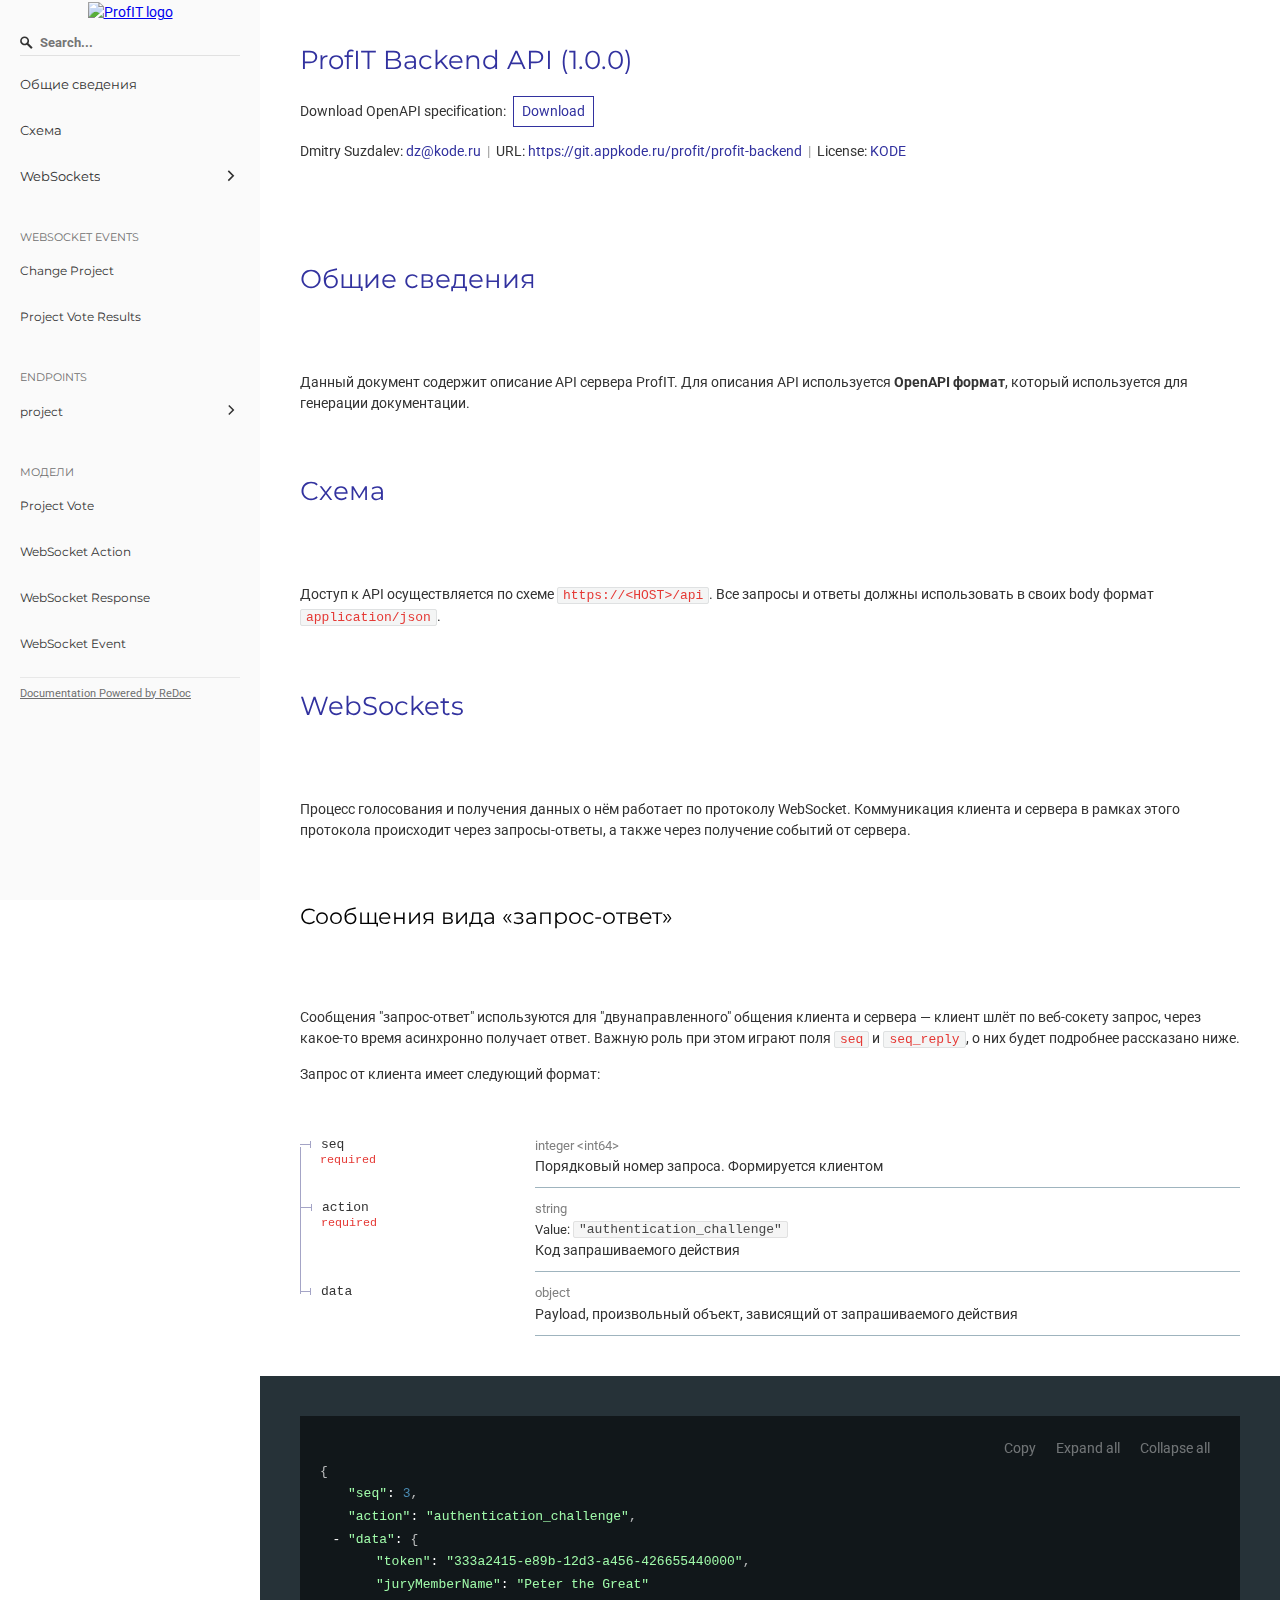
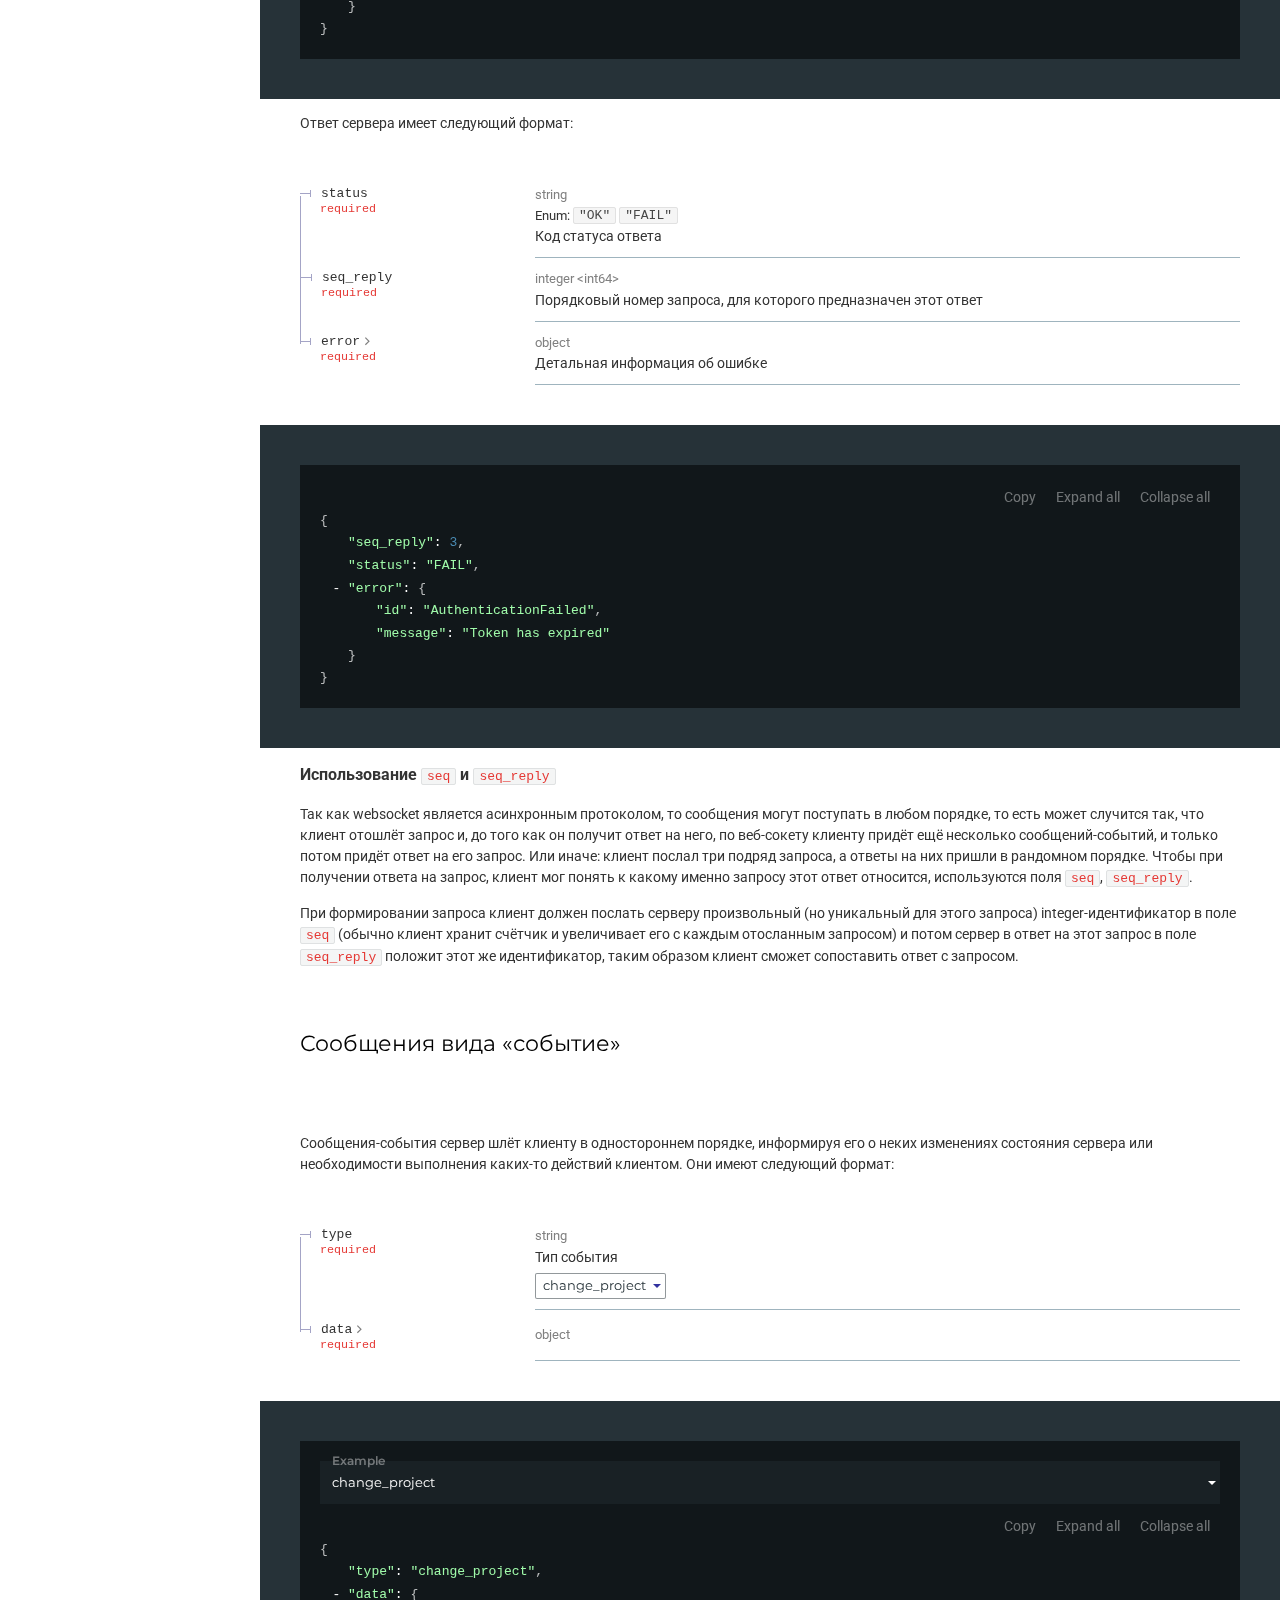
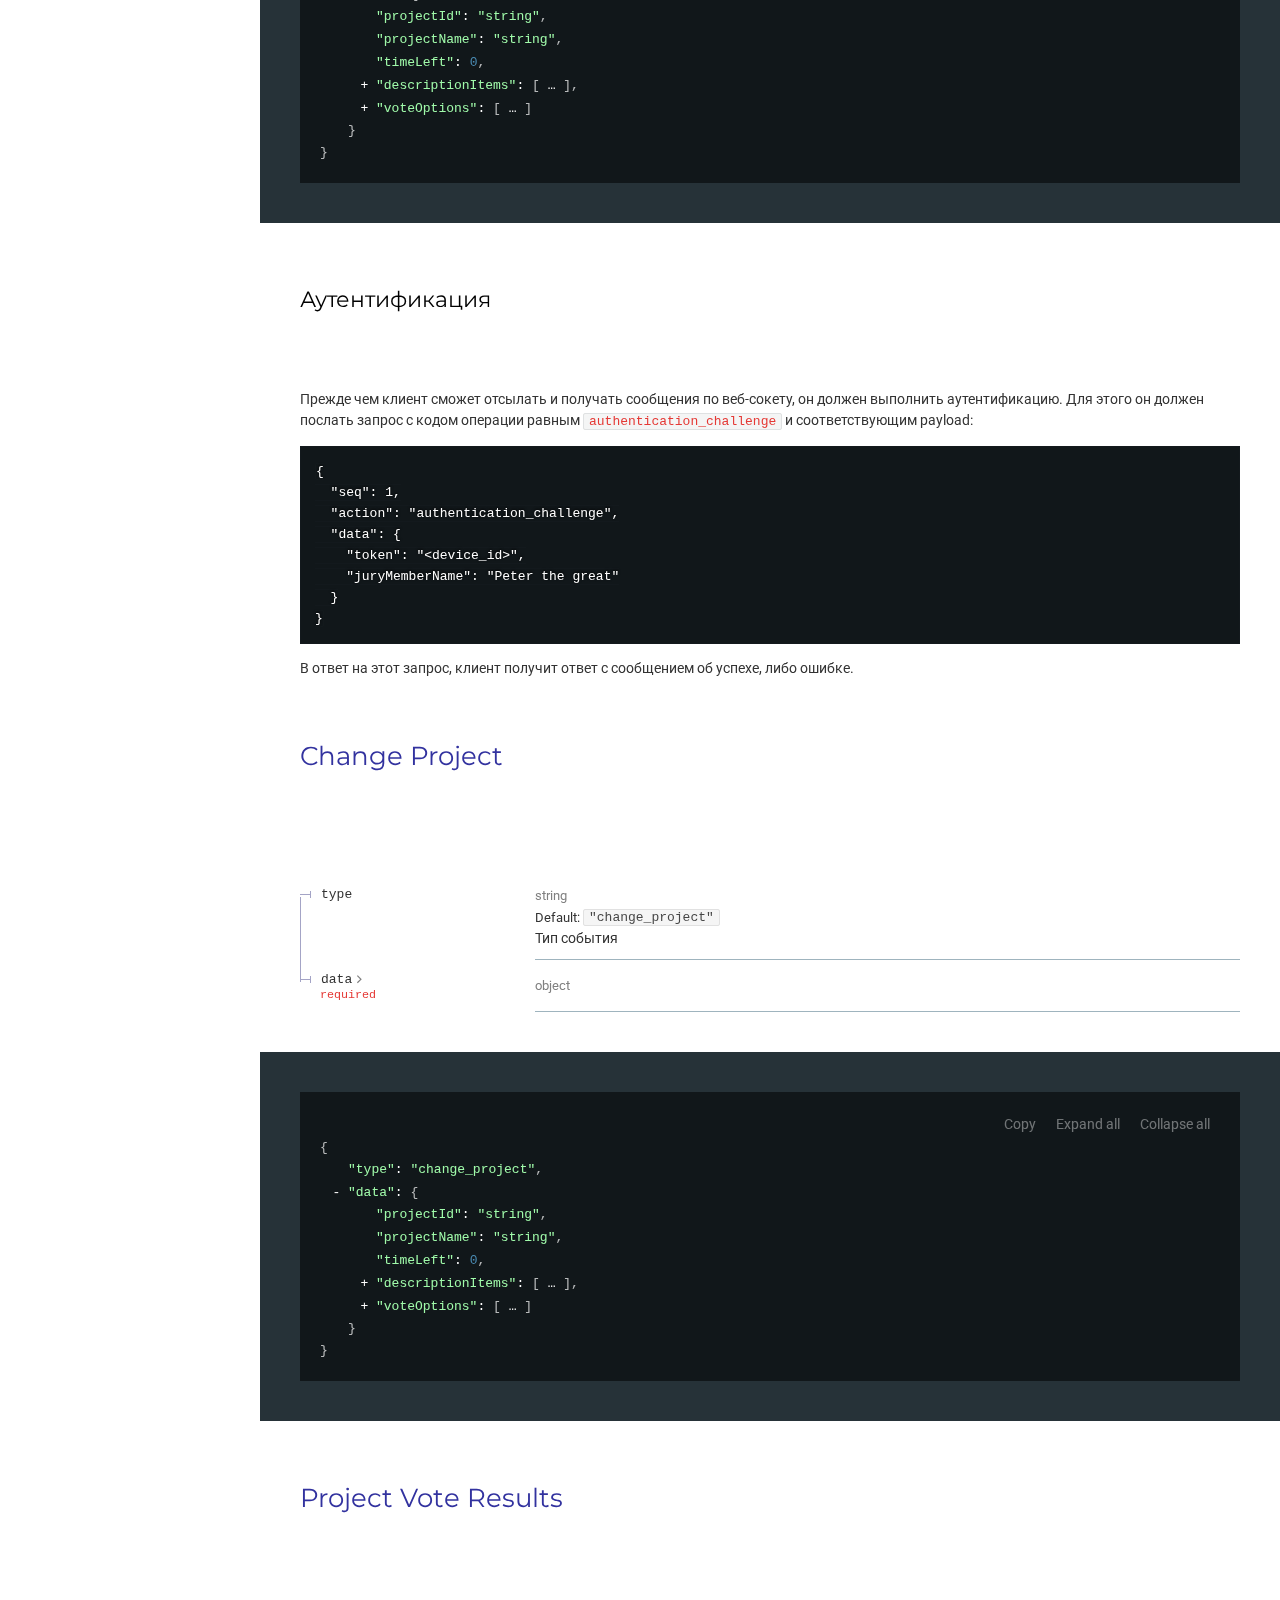
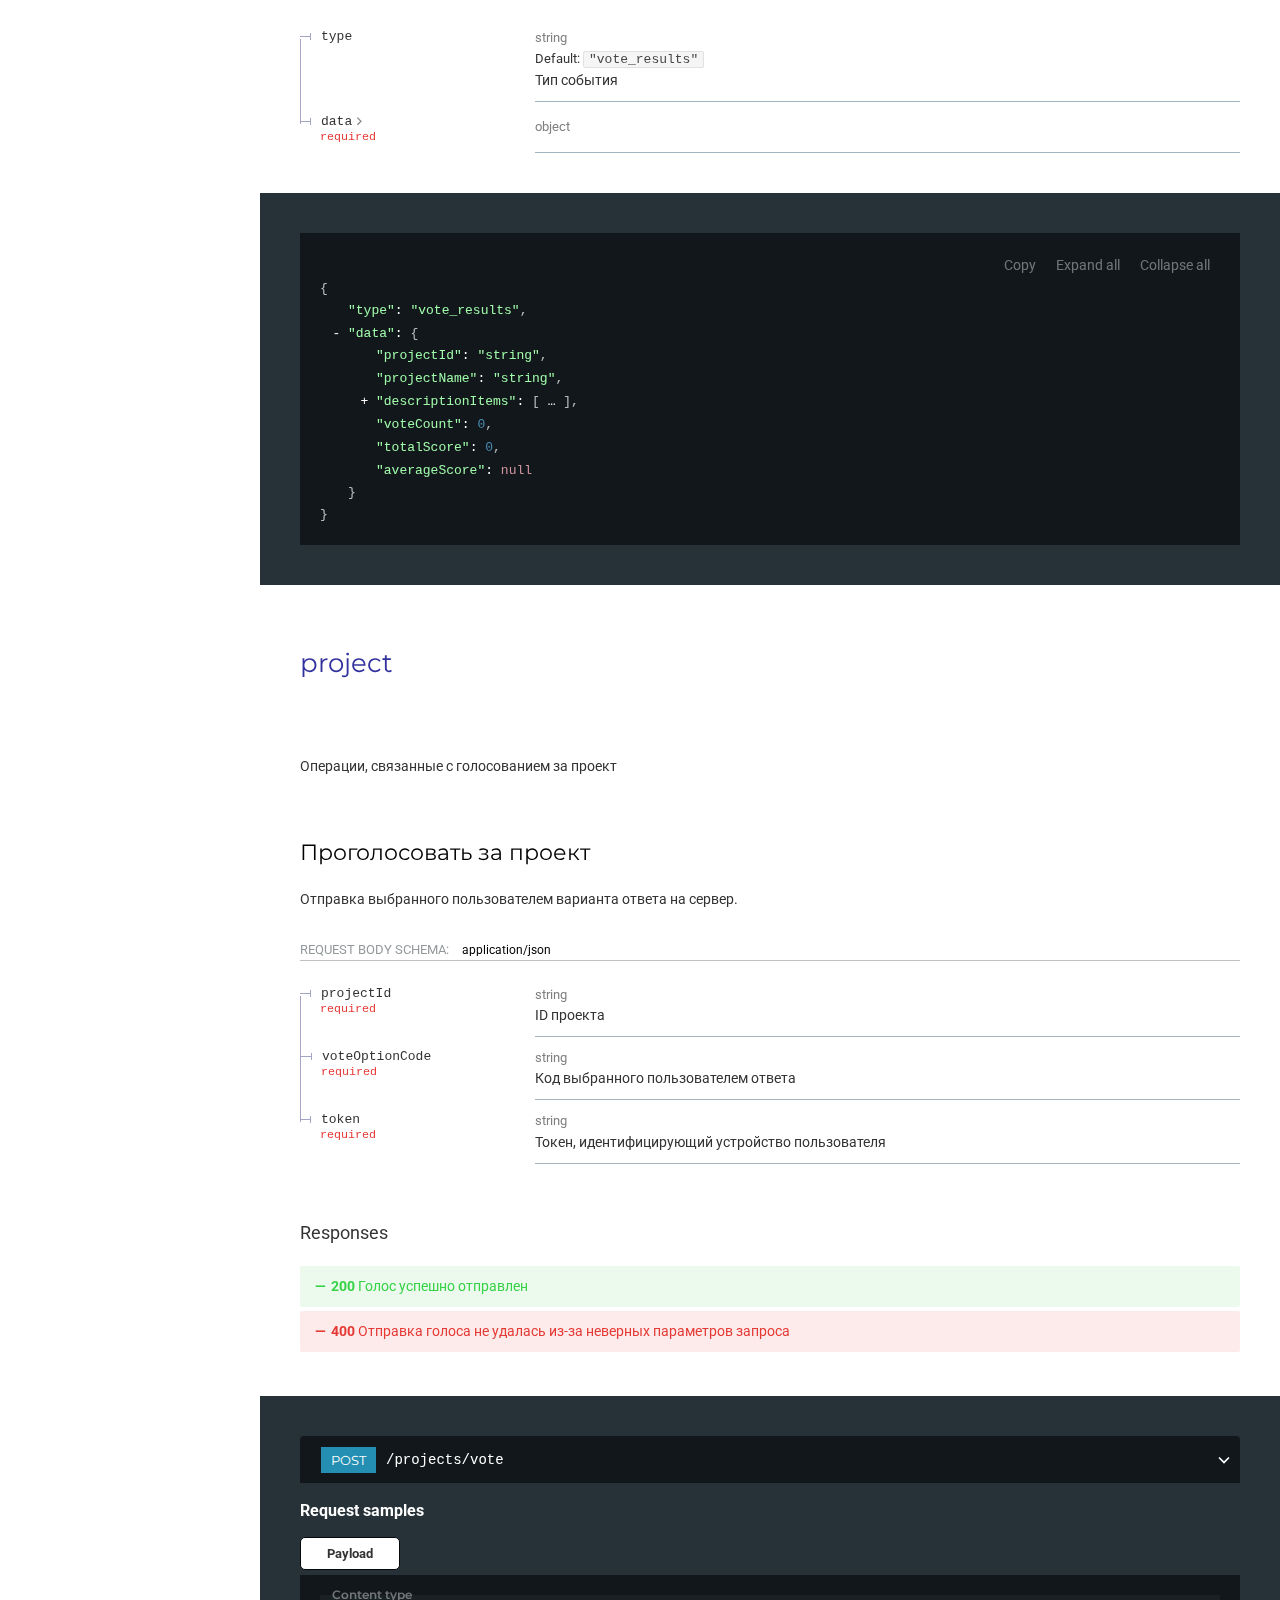
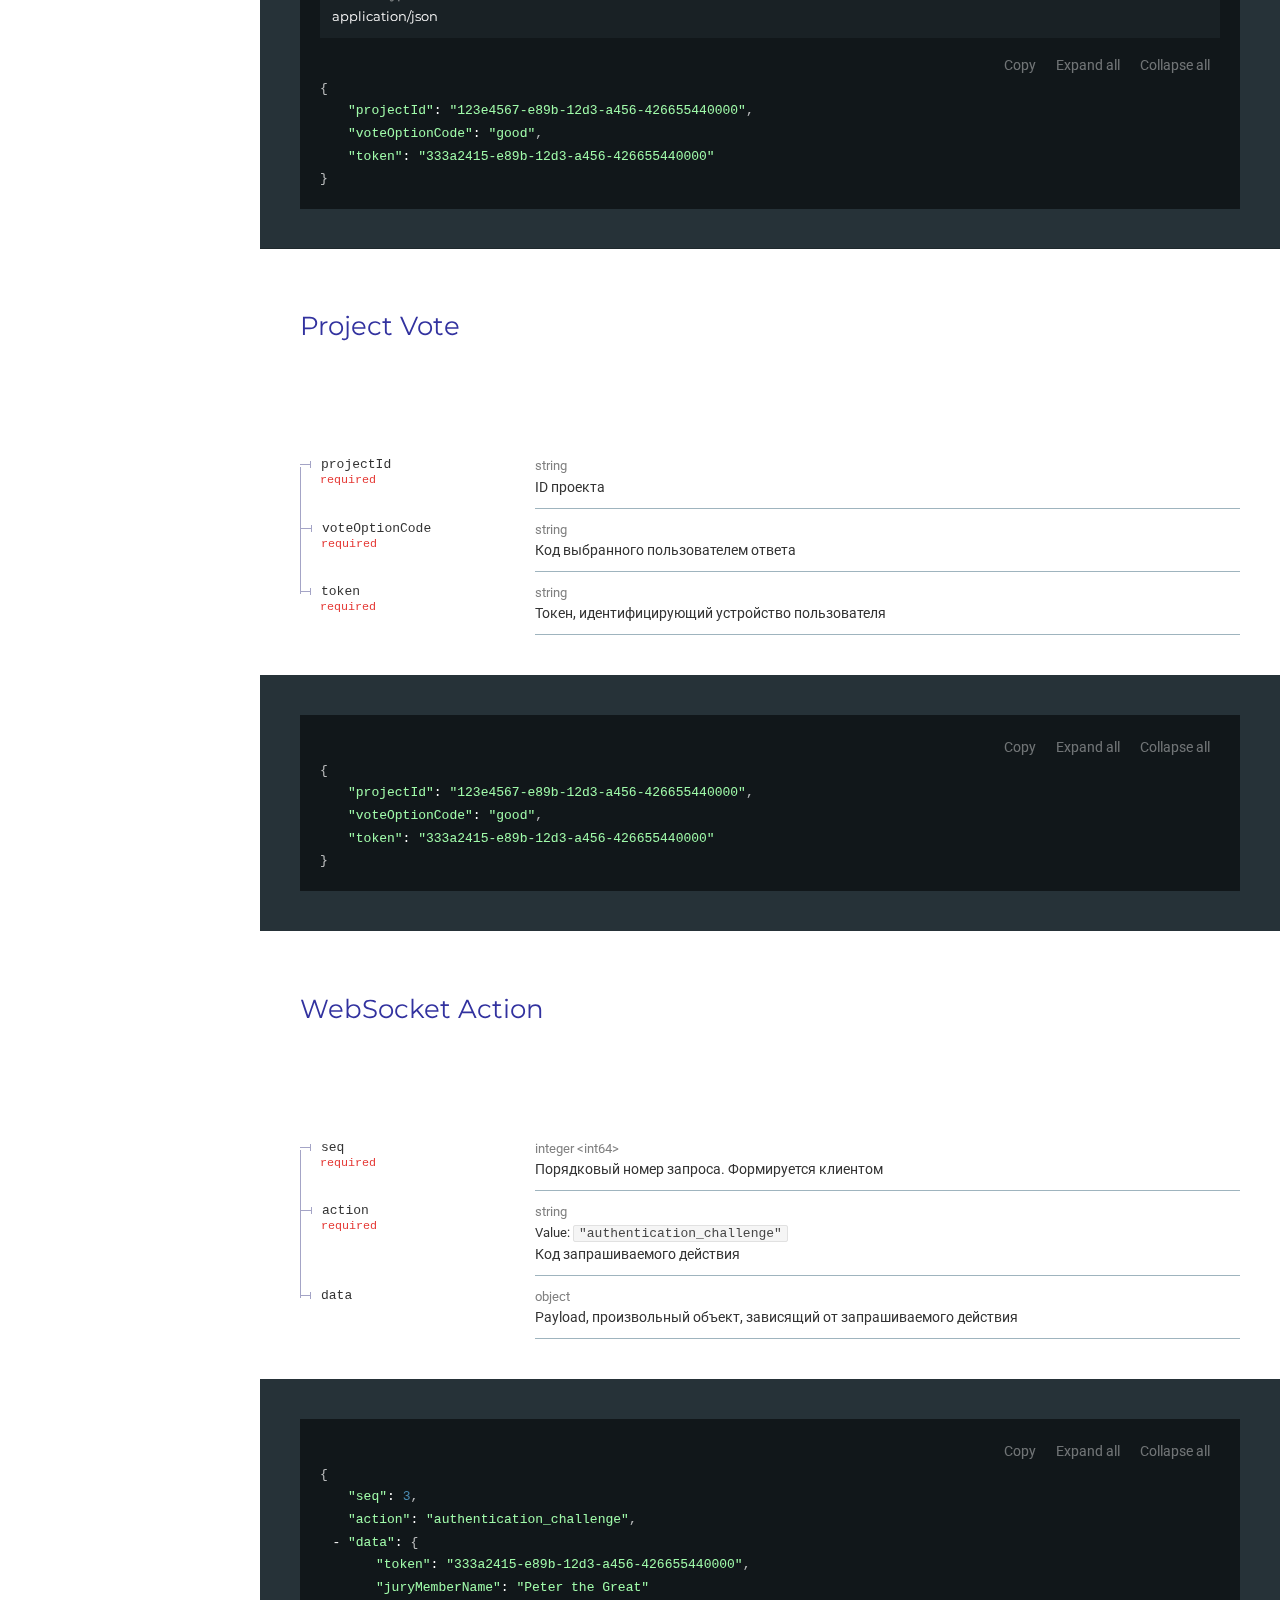
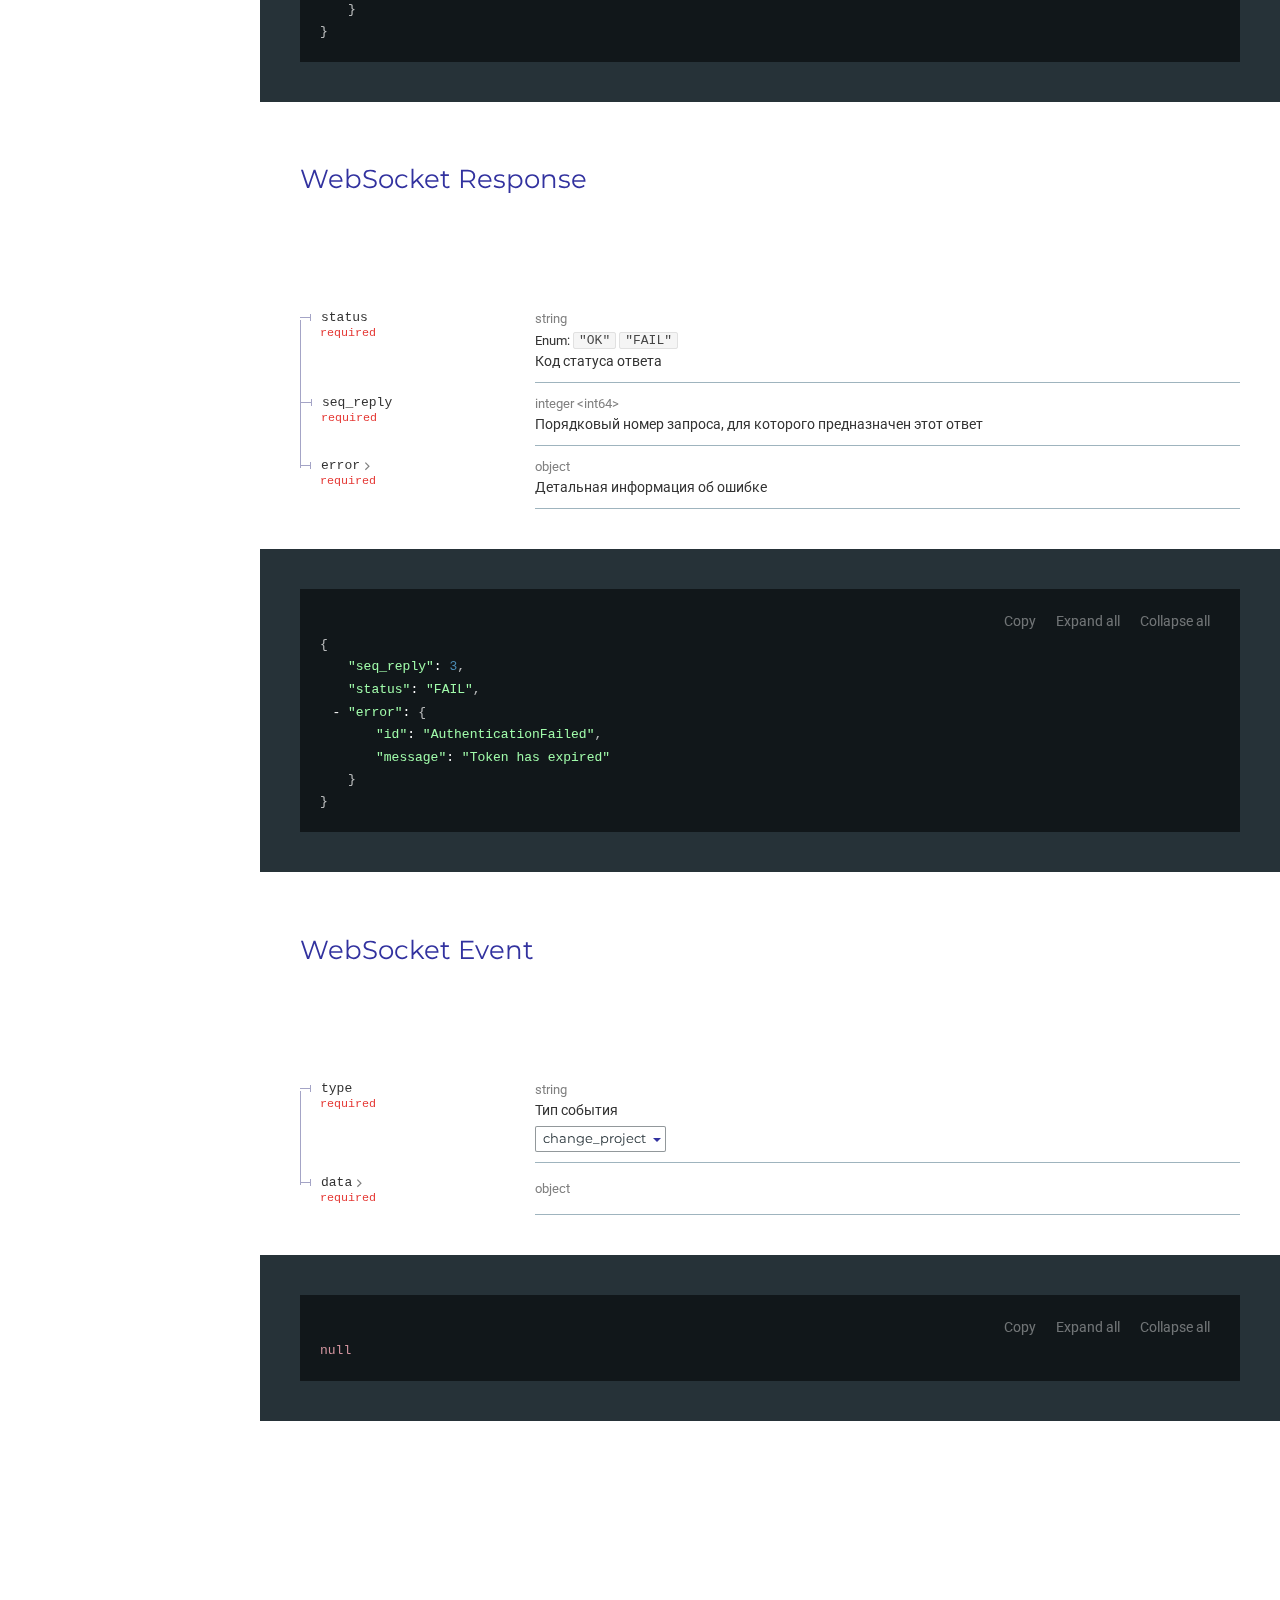
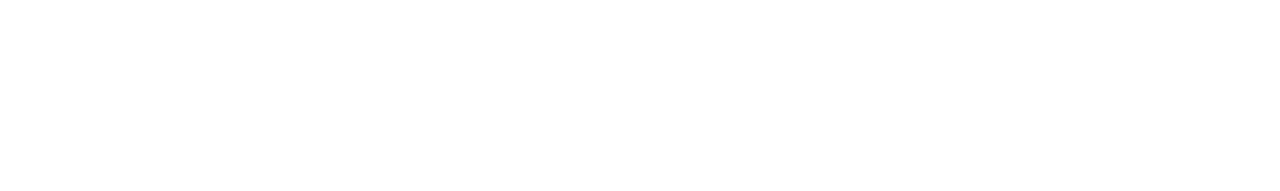
==== commit 724f535e: "update profit docs" ====
--- a/profit-backend/index.html
+++ b/profit-backend/index.html
@@ -301,7 +301,7 @@
 
 <body>
   
-    <div id="redoc"><div class="sc-bMVAic bIbMYr redoc-wrap"><div class="sc-gqPbQI cTutD menu-content" style="top:0px;height:calc(100vh - 0px)"><div class="sc-feJyhm YzuTm"><a href="https://git.appkode.ru/profit/profit-backend" class="sc-iELTvK cCiYxb"><img src="https://i.imgur.com/aRAeUwb.png" alt="ProfIT logo" class="sc-kafWEX hZCbNs"/></a></div><div role="search" class="sc-GMQeP eWtOBi"><svg class="sc-cQFLBn jOVKNn search-icon" version="1.1" viewBox="0 0 1000 1000" x="0px" xmlns="http://www.w3.org/2000/svg" y="0px"><path d="M968.2,849.4L667.3,549c83.9-136.5,66.7-317.4-51.7-435.6C477.1-25,252.5-25,113.9,113.4c-138.5,138.3-138.5,362.6,0,501C219.2,730.1,413.2,743,547.6,666.5l301.9,301.4c43.6,43.6,76.9,14.9,104.2-12.4C981,928.3,1011.8,893,968.2,849.4z M524.5,522c-88.9,88.7-233,88.7-321.8,0c-88.9-88.7-88.9-232.6,0-321.3c88.9-88.7,233-88.7,321.8,0C613.4,289.4,613.4,433.3,524.5,522z"></path></svg><input type="text" value="" placeholder="Search..." class="sc-exAgwC bJNzQd search-input"/></div><div class="sc-gPEVay hclups scrollbar-container undefined"><ul class="sc-jwKygS kpIQpF" role="navigation"><li data-item-id="section/Obshie-svedeniya" class="sc-btzYZH hndQyM"><label type="section" role="menuitem" class="sc-lhVmIH cjqQLX -depth1"><span title="Общие сведения" class="sc-bYSBpT cLxwxL">Общие сведения</span></label></li><li data-item-id="section/Shema" class="sc-btzYZH hndQyM"><label type="section" role="menuitem" class="sc-lhVmIH cjqQLX -depth1"><span title="Схема" class="sc-bYSBpT cLxwxL">Схема</span></label></li><li data-item-id="section/WebSockets" class="sc-btzYZH hndQyM"><label type="section" role="menuitem" class="sc-lhVmIH cjqQLX -depth1"><span title="WebSockets" class="sc-bYSBpT cLxwxL">WebSockets</span><svg class="sc-jTzLTM hjRNaf" version="1.1" viewBox="0 0 24 24" x="0" xmlns="http://www.w3.org/2000/svg" y="0"><polygon points="17.3 8.3 12 13.6 6.7 8.3 5.3 9.7 12 16.4 18.7 9.7 "></polygon></svg></label><ul class="sc-jwKygS kBBDeQ"><li data-item-id="section/WebSockets/Soobsheniya-vida-zapros-otvet" class="sc-btzYZH hndQyM"><label type="section" role="menuitem" class="sc-lhVmIH ccZNgS -depth2"><span title="Сообщения вида «запрос-ответ»" class="sc-bYSBpT cLxwxL">Сообщения вида «запрос-ответ»</span></label></li><li data-item-id="section/WebSockets/Soobsheniya-vida-sobytie" class="sc-btzYZH hndQyM"><label type="section" role="menuitem" class="sc-lhVmIH ccZNgS -depth2"><span title="Сообщения вида «событие»" class="sc-bYSBpT cLxwxL">Сообщения вида «событие»</span></label></li><li data-item-id="section/WebSockets/Autentifikaciya" class="sc-btzYZH hndQyM"><label type="section" role="menuitem" class="sc-lhVmIH ccZNgS -depth2"><span title="Аутентификация" class="sc-bYSBpT cLxwxL">Аутентификация</span></label></li></ul></li><li data-item-id="group/WebSocket-Events" class="sc-btzYZH hbBIxy"><label type="group" role="menuitem" class="sc-lhVmIH RullC -depth0"><span title="WebSocket Events" class="sc-bYSBpT cLxwxL">WebSocket Events</span></label><ul class="sc-jwKygS kpIQpF"><li data-item-id="tag/ws_change_project" class="sc-btzYZH hndQyM"><label type="tag" role="menuitem" class="sc-lhVmIH cjqQLX -depth1"><span title="Change Project" class="sc-bYSBpT cLxwxL">Change Project</span></label></li><li data-item-id="tag/ws_vote_results" class="sc-btzYZH hndQyM"><label type="tag" role="menuitem" class="sc-lhVmIH cjqQLX -depth1"><span title="Project Vote Results" class="sc-bYSBpT cLxwxL">Project Vote Results</span></label></li></ul></li><li data-item-id="group/Endpoints" class="sc-btzYZH hbBIxy"><label type="group" role="menuitem" class="sc-lhVmIH RullC -depth0"><span title="Endpoints" class="sc-bYSBpT cLxwxL">Endpoints</span></label><ul class="sc-jwKygS kpIQpF"><li data-item-id="tag/project" class="sc-btzYZH hndQyM"><label type="tag" role="menuitem" class="sc-lhVmIH cjqQLX -depth1"><span title="project" class="sc-bYSBpT cLxwxL">project</span><svg class="sc-jTzLTM hjRNaf" version="1.1" viewBox="0 0 24 24" x="0" xmlns="http://www.w3.org/2000/svg" y="0"><polygon points="17.3 8.3 12 13.6 6.7 8.3 5.3 9.7 12 16.4 18.7 9.7 "></polygon></svg></label><ul class="sc-jwKygS kBBDeQ"><li data-item-id="tag/project/paths/~1projects~1vote/post" class="sc-btzYZH hndQyM"><label role="menuitem" class="sc-lhVmIH bLMrnV -depth2"><span type="post" class="sc-cmTdod kxjqzZ operation-type post">post</span><span width="calc(100% - 38px)" class="sc-bYSBpT gpHEtH">Проголосовать за проект</span></label></li></ul></li></ul></li><li data-item-id="group/Modeli" class="sc-btzYZH hbBIxy"><label type="group" role="menuitem" class="sc-lhVmIH RullC -depth0"><span title="Модели" class="sc-bYSBpT cLxwxL">Модели</span></label><ul class="sc-jwKygS kpIQpF"><li data-item-id="tag/project_vote_model" class="sc-btzYZH hndQyM"><label type="tag" role="menuitem" class="sc-lhVmIH cjqQLX -depth1"><span title="Project Vote Model" class="sc-bYSBpT cLxwxL">Project Vote Model</span></label></li><li data-item-id="tag/ws_action_model" class="sc-btzYZH hndQyM"><label type="tag" role="menuitem" class="sc-lhVmIH cjqQLX -depth1"><span title="WebSocket Action Model" class="sc-bYSBpT cLxwxL">WebSocket Action Model</span></label></li><li data-item-id="tag/ws_response_model" class="sc-btzYZH hndQyM"><label type="tag" role="menuitem" class="sc-lhVmIH cjqQLX -depth1"><span title="WebSocket Response Model" class="sc-bYSBpT cLxwxL">WebSocket Response Model</span></label></li></ul></li></ul><div class="sc-elJkPf cxRqCB"><a target="_blank" rel="noopener noreferrer" href="https://github.com/Redocly/redoc">Documentation Powered by ReDoc</a></div></div></div><div class="sc-hORach iXutXb"><div class="sc-cLQEGU bPGAgL"><svg class="" style="transform:translate(2px, -4px) rotate(180deg);transition:transform 0.2s ease" viewBox="0 0 926.23699 573.74994" version="1.1" x="0px" y="0px" width="15" height="15"><g transform="translate(904.92214,-879.1482)"><path d="
+    <div id="redoc"><div class="sc-bMVAic bIbMYr redoc-wrap"><div class="sc-gqPbQI cTutD menu-content" style="top:0px;height:calc(100vh - 0px)"><div class="sc-feJyhm YzuTm"><a href="https://git.appkode.ru/profit/profit-backend" class="sc-iELTvK cCiYxb"><img src="https://i.imgur.com/aRAeUwb.png" alt="ProfIT logo" class="sc-kafWEX hZCbNs"/></a></div><div role="search" class="sc-GMQeP eWtOBi"><svg class="sc-cQFLBn jOVKNn search-icon" version="1.1" viewBox="0 0 1000 1000" x="0px" xmlns="http://www.w3.org/2000/svg" y="0px"><path d="M968.2,849.4L667.3,549c83.9-136.5,66.7-317.4-51.7-435.6C477.1-25,252.5-25,113.9,113.4c-138.5,138.3-138.5,362.6,0,501C219.2,730.1,413.2,743,547.6,666.5l301.9,301.4c43.6,43.6,76.9,14.9,104.2-12.4C981,928.3,1011.8,893,968.2,849.4z M524.5,522c-88.9,88.7-233,88.7-321.8,0c-88.9-88.7-88.9-232.6,0-321.3c88.9-88.7,233-88.7,321.8,0C613.4,289.4,613.4,433.3,524.5,522z"></path></svg><input type="text" value="" placeholder="Search..." class="sc-exAgwC bJNzQd search-input"/></div><div class="sc-gPEVay hclups scrollbar-container undefined"><ul class="sc-jwKygS kpIQpF" role="navigation"><li data-item-id="section/Obshie-svedeniya" class="sc-btzYZH hndQyM"><label type="section" role="menuitem" class="sc-lhVmIH cjqQLX -depth1"><span title="Общие сведения" class="sc-bYSBpT cLxwxL">Общие сведения</span></label></li><li data-item-id="section/Shema" class="sc-btzYZH hndQyM"><label type="section" role="menuitem" class="sc-lhVmIH cjqQLX -depth1"><span title="Схема" class="sc-bYSBpT cLxwxL">Схема</span></label></li><li data-item-id="section/WebSockets" class="sc-btzYZH hndQyM"><label type="section" role="menuitem" class="sc-lhVmIH cjqQLX -depth1"><span title="WebSockets" class="sc-bYSBpT cLxwxL">WebSockets</span><svg class="sc-jTzLTM hjRNaf" version="1.1" viewBox="0 0 24 24" x="0" xmlns="http://www.w3.org/2000/svg" y="0"><polygon points="17.3 8.3 12 13.6 6.7 8.3 5.3 9.7 12 16.4 18.7 9.7 "></polygon></svg></label><ul class="sc-jwKygS kBBDeQ"><li data-item-id="section/WebSockets/Soobsheniya-vida-zapros-otvet" class="sc-btzYZH hndQyM"><label type="section" role="menuitem" class="sc-lhVmIH ccZNgS -depth2"><span title="Сообщения вида «запрос-ответ»" class="sc-bYSBpT cLxwxL">Сообщения вида «запрос-ответ»</span></label></li><li data-item-id="section/WebSockets/Soobsheniya-vida-sobytie" class="sc-btzYZH hndQyM"><label type="section" role="menuitem" class="sc-lhVmIH ccZNgS -depth2"><span title="Сообщения вида «событие»" class="sc-bYSBpT cLxwxL">Сообщения вида «событие»</span></label></li><li data-item-id="section/WebSockets/Autentifikaciya" class="sc-btzYZH hndQyM"><label type="section" role="menuitem" class="sc-lhVmIH ccZNgS -depth2"><span title="Аутентификация" class="sc-bYSBpT cLxwxL">Аутентификация</span></label></li></ul></li><li data-item-id="group/WebSocket-Events" class="sc-btzYZH hbBIxy"><label type="group" role="menuitem" class="sc-lhVmIH RullC -depth0"><span title="WebSocket Events" class="sc-bYSBpT cLxwxL">WebSocket Events</span></label><ul class="sc-jwKygS kpIQpF"><li data-item-id="tag/ws_change_project" class="sc-btzYZH hndQyM"><label type="tag" role="menuitem" class="sc-lhVmIH cjqQLX -depth1"><span title="Change Project" class="sc-bYSBpT cLxwxL">Change Project</span></label></li><li data-item-id="tag/ws_vote_results" class="sc-btzYZH hndQyM"><label type="tag" role="menuitem" class="sc-lhVmIH cjqQLX -depth1"><span title="Project Vote Results" class="sc-bYSBpT cLxwxL">Project Vote Results</span></label></li></ul></li><li data-item-id="group/Endpoints" class="sc-btzYZH hbBIxy"><label type="group" role="menuitem" class="sc-lhVmIH RullC -depth0"><span title="Endpoints" class="sc-bYSBpT cLxwxL">Endpoints</span></label><ul class="sc-jwKygS kpIQpF"><li data-item-id="tag/project" class="sc-btzYZH hndQyM"><label type="tag" role="menuitem" class="sc-lhVmIH cjqQLX -depth1"><span title="project" class="sc-bYSBpT cLxwxL">project</span><svg class="sc-jTzLTM hjRNaf" version="1.1" viewBox="0 0 24 24" x="0" xmlns="http://www.w3.org/2000/svg" y="0"><polygon points="17.3 8.3 12 13.6 6.7 8.3 5.3 9.7 12 16.4 18.7 9.7 "></polygon></svg></label><ul class="sc-jwKygS kBBDeQ"><li data-item-id="tag/project/paths/~1projects~1vote/post" class="sc-btzYZH hndQyM"><label role="menuitem" class="sc-lhVmIH bLMrnV -depth2"><span type="post" class="sc-cmTdod kxjqzZ operation-type post">post</span><span width="calc(100% - 38px)" class="sc-bYSBpT gpHEtH">Проголосовать за проект</span></label></li></ul></li></ul></li><li data-item-id="group/Modeli" class="sc-btzYZH hbBIxy"><label type="group" role="menuitem" class="sc-lhVmIH RullC -depth0"><span title="Модели" class="sc-bYSBpT cLxwxL">Модели</span></label><ul class="sc-jwKygS kpIQpF"><li data-item-id="tag/project_vote_model" class="sc-btzYZH hndQyM"><label type="tag" role="menuitem" class="sc-lhVmIH cjqQLX -depth1"><span title="Project Vote" class="sc-bYSBpT cLxwxL">Project Vote</span></label></li><li data-item-id="tag/ws_action_model" class="sc-btzYZH hndQyM"><label type="tag" role="menuitem" class="sc-lhVmIH cjqQLX -depth1"><span title="WebSocket Action" class="sc-bYSBpT cLxwxL">WebSocket Action</span></label></li><li data-item-id="tag/ws_response_model" class="sc-btzYZH hndQyM"><label type="tag" role="menuitem" class="sc-lhVmIH cjqQLX -depth1"><span title="WebSocket Response" class="sc-bYSBpT cLxwxL">WebSocket Response</span></label></li><li data-item-id="tag/ws_event_model" class="sc-btzYZH hndQyM"><label type="tag" role="menuitem" class="sc-lhVmIH cjqQLX -depth1"><span title="WebSocket Event" class="sc-bYSBpT cLxwxL">WebSocket Event</span></label></li></ul></li></ul><div class="sc-elJkPf cxRqCB"><a target="_blank" rel="noopener noreferrer" href="https://github.com/Redocly/redoc">Documentation Powered by ReDoc</a></div></div></div><div class="sc-hORach iXutXb"><div class="sc-cLQEGU bPGAgL"><svg class="" style="transform:translate(2px, -4px) rotate(180deg);transition:transform 0.2s ease" viewBox="0 0 926.23699 573.74994" version="1.1" x="0px" y="0px" width="15" height="15"><g transform="translate(904.92214,-879.1482)"><path d="
           m -673.67664,1221.6502 -231.2455,-231.24803 55.6165,
           -55.627 c 30.5891,-30.59485 56.1806,-55.627 56.8701,-55.627 0.6894,
           0 79.8637,78.60862 175.9427,174.68583 l 174.6892,174.6858 174.6892,
@@ -376,18 +376,19 @@
 </div></div></div></td></tr></tbody></table><div><h3 class="sc-bwCtUz chVREB">Responses</h3><div><div class="sc-eXEjpC dhsNFH"><strong>200<!-- --> </strong><span class="sc-jlyJG fwYGJM"><p>Голос успешно отправлен</p>
 </span></div></div><div><div class="sc-eXEjpC kZbxUj"><strong>400<!-- --> </strong><span class="sc-jlyJG fwYGJM"><p>Отправка голоса не удалась из-за неверных параметров запроса</p>
 </span></div></div></div></div><div class="sc-EHOje sc-bZQynM dtUibw"><div class="sc-gzOgki fBopsv"><div class="sc-hwwEjo hgxMbQ"><span type="post" class="sc-kPVwWT dDFDWJ http-verb post">post</span><span class="sc-iyvyFf dpRRAO">/projects/vote</span><svg class="sc-jTzLTM OtKQc" style="margin-right:-25px" version="1.1" viewBox="0 0 24 24" x="0" xmlns="http://www.w3.org/2000/svg" y="0"><polygon points="17.3 8.3 12 13.6 6.7 8.3 5.3 9.7 12 16.4 18.7 9.7 "></polygon></svg></div><div class="sc-kfGgVZ bVSqpC"><div class="sc-esjQYD hNiVmK"><div class="sc-jWBwVP sc-iRbamj kjegA"><p>Test server</p>
-</div><div><div class="sc-kIPQKe jdQHlL"><span>https://88.99.124.52/api</span>/projects/vote</div></div></div></div></div><div><h3 class="sc-gZMcBi kBWwoV"> Request samples </h3><div class="sc-eHgmQL eulAfj" data-tabs="true"><ul class="react-tabs__tab-list" role="tablist"><li class="react-tabs__tab react-tabs__tab--selected" role="tab" id="react-tabs-0" aria-selected="true" aria-disabled="false" aria-controls="react-tabs-1" tabindex="0">Payload</li></ul><div class="react-tabs__tab-panel react-tabs__tab-panel--selected" role="tabpanel" id="react-tabs-1" aria-labelledby="react-tabs-0"><div><div class="sc-eqIVtm ecxnvs"><span class="sc-dVhcbM dpMbau">Content type</span><div class="sc-fMiknA lcundD">application/json</div></div><div class="sc-gisBJw gwfZGU"><div class="sc-jhAzac kwGRVL"><div class="sc-brqgnP fCJmC"><span><div class="sc-gipzik gbTit">Copy</div></span><span> Expand all </span><span> Collapse all </span></div><div class="sc-jWBwVP jCgylq sc-fBuWsC kZHJcC"><div class="redoc-json"><code><div class="collapser"></div><span class="token punctuation">{</span><span class="ellipsis"></span><ul class="obj collapsible"><li><div class="hoverable "><span class="property token string">"projectId"</span>: <span class="token string">&quot;123e4567-e89b-12d3-a456-426655440000&quot;</span><span class="token punctuation">,</span></div></li><li><div class="hoverable "><span class="property token string">"voteOptionCode"</span>: <span class="token string">&quot;good&quot;</span><span class="token punctuation">,</span></div></li><li><div class="hoverable "><span class="property token string">"token"</span>: <span class="token string">&quot;333a2415-e89b-12d3-a456-426655440000&quot;</span></div></li></ul><span class="token punctuation">}</span></code></div></div></div></div></div></div></div></div></div></div></div><div id="tag/project_vote_model" data-section-id="tag/project_vote_model" class="sc-ifAKCX dluJDj"><div class="sc-gzVnrw eesUPo"><div class="sc-bxivhb cjtbAK"><h1 class="sc-htoDjs WxWXp"><a class="sc-VigVT kGvRyb" href="#tag/project_vote_model"></a>Project Vote Model</h1></div></div><div class="sc-ifAKCX dluJDj"><div class="sc-gzVnrw eesUPo"><div class="sc-bxivhb cjtbAK"><table class="sc-dxgOiQ eCjbJc"><tbody><tr><td class="sc-cSHVUG sc-chPdSV bIrgla" kind="field" title="projectId"><span class="sc-kGXeez bcLONg"></span>projectId<div class="sc-ksYbfQ sc-hmzhuo jsTAxL"> required </div></td><td class="sc-kgoBCf kGwPhO"><div><div><span class="sc-cHGsZl sc-TOsTZ fKyGWc"></span><span class="sc-cHGsZl sc-kgAjT hqYVjx">string</span></div> <div><div class="sc-jWBwVP sc-iRbamj kjegA"><p>ID проекта</p>
+</div><div><div class="sc-kIPQKe jdQHlL"><span>https://88.99.124.52/api</span>/projects/vote</div></div></div></div></div><div><h3 class="sc-gZMcBi kBWwoV"> Request samples </h3><div class="sc-eHgmQL eulAfj" data-tabs="true"><ul class="react-tabs__tab-list" role="tablist"><li class="react-tabs__tab react-tabs__tab--selected" role="tab" id="react-tabs-0" aria-selected="true" aria-disabled="false" aria-controls="react-tabs-1" tabindex="0">Payload</li></ul><div class="react-tabs__tab-panel react-tabs__tab-panel--selected" role="tabpanel" id="react-tabs-1" aria-labelledby="react-tabs-0"><div><div class="sc-eqIVtm ecxnvs"><span class="sc-dVhcbM dpMbau">Content type</span><div class="sc-fMiknA lcundD">application/json</div></div><div class="sc-gisBJw gwfZGU"><div class="sc-jhAzac kwGRVL"><div class="sc-brqgnP fCJmC"><span><div class="sc-gipzik gbTit">Copy</div></span><span> Expand all </span><span> Collapse all </span></div><div class="sc-jWBwVP jCgylq sc-fBuWsC kZHJcC"><div class="redoc-json"><code><div class="collapser"></div><span class="token punctuation">{</span><span class="ellipsis"></span><ul class="obj collapsible"><li><div class="hoverable "><span class="property token string">"projectId"</span>: <span class="token string">&quot;123e4567-e89b-12d3-a456-426655440000&quot;</span><span class="token punctuation">,</span></div></li><li><div class="hoverable "><span class="property token string">"voteOptionCode"</span>: <span class="token string">&quot;good&quot;</span><span class="token punctuation">,</span></div></li><li><div class="hoverable "><span class="property token string">"token"</span>: <span class="token string">&quot;333a2415-e89b-12d3-a456-426655440000&quot;</span></div></li></ul><span class="token punctuation">}</span></code></div></div></div></div></div></div></div></div></div></div></div><div id="tag/project_vote_model" data-section-id="tag/project_vote_model" class="sc-ifAKCX dluJDj"><div class="sc-gzVnrw eesUPo"><div class="sc-bxivhb cjtbAK"><h1 class="sc-htoDjs WxWXp"><a class="sc-VigVT kGvRyb" href="#tag/project_vote_model"></a>Project Vote</h1></div></div><div class="sc-ifAKCX dluJDj"><div class="sc-gzVnrw eesUPo"><div class="sc-bxivhb cjtbAK"><table class="sc-dxgOiQ eCjbJc"><tbody><tr><td class="sc-cSHVUG sc-chPdSV bIrgla" kind="field" title="projectId"><span class="sc-kGXeez bcLONg"></span>projectId<div class="sc-ksYbfQ sc-hmzhuo jsTAxL"> required </div></td><td class="sc-kgoBCf kGwPhO"><div><div><span class="sc-cHGsZl sc-TOsTZ fKyGWc"></span><span class="sc-cHGsZl sc-kgAjT hqYVjx">string</span></div> <div><div class="sc-jWBwVP sc-iRbamj kjegA"><p>ID проекта</p>
 </div></div></div></td></tr><tr><td class="sc-cSHVUG sc-chPdSV bIrgla" kind="field" title="voteOptionCode"><span class="sc-kGXeez bcLONg"></span>voteOptionCode<div class="sc-ksYbfQ sc-hmzhuo jsTAxL"> required </div></td><td class="sc-kgoBCf kGwPhO"><div><div><span class="sc-cHGsZl sc-TOsTZ fKyGWc"></span><span class="sc-cHGsZl sc-kgAjT hqYVjx">string</span></div> <div><div class="sc-jWBwVP sc-iRbamj kjegA"><p>Код выбранного пользователем ответа</p>
 </div></div></div></td></tr><tr class="last undefined"><td class="sc-cSHVUG sc-chPdSV bIrgla" kind="field" title="token"><span class="sc-kGXeez bcLONg"></span>token<div class="sc-ksYbfQ sc-hmzhuo jsTAxL"> required </div></td><td class="sc-kgoBCf kGwPhO"><div><div><span class="sc-cHGsZl sc-TOsTZ fKyGWc"></span><span class="sc-cHGsZl sc-kgAjT hqYVjx">string</span></div> <div><div class="sc-jWBwVP sc-iRbamj kjegA"><p>Токен, идентифицирующий устройство пользователя</p>
-</div></div></div></td></tr></tbody></table></div><div class="sc-EHOje sc-bZQynM dtUibw"><div class="sc-jnlKLf eErMVJ"><div class="sc-gisBJw gwfZGU"><div class="sc-jhAzac kwGRVL"><div class="sc-brqgnP fCJmC"><span><div class="sc-gipzik gbTit">Copy</div></span><span> Expand all </span><span> Collapse all </span></div><div class="sc-jWBwVP jCgylq sc-fBuWsC kZHJcC"><div class="redoc-json"><code><div class="collapser"></div><span class="token punctuation">{</span><span class="ellipsis"></span><ul class="obj collapsible"><li><div class="hoverable "><span class="property token string">"projectId"</span>: <span class="token string">&quot;123e4567-e89b-12d3-a456-426655440000&quot;</span><span class="token punctuation">,</span></div></li><li><div class="hoverable "><span class="property token string">"voteOptionCode"</span>: <span class="token string">&quot;good&quot;</span><span class="token punctuation">,</span></div></li><li><div class="hoverable "><span class="property token string">"token"</span>: <span class="token string">&quot;333a2415-e89b-12d3-a456-426655440000&quot;</span></div></li></ul><span class="token punctuation">}</span></code></div></div></div></div></div></div></div></div><div class="sc-bxivhb kFNigF"><div class="sc-jWBwVP sc-iRbamj eHtzbE redoc-markdown "></div></div></div><div id="tag/ws_action_model" data-section-id="tag/ws_action_model" class="sc-ifAKCX dluJDj"><div class="sc-gzVnrw eesUPo"><div class="sc-bxivhb cjtbAK"><h1 class="sc-htoDjs WxWXp"><a class="sc-VigVT kGvRyb" href="#tag/ws_action_model"></a>WebSocket Action Model</h1></div></div><div class="sc-ifAKCX dluJDj"><div class="sc-gzVnrw eesUPo"><div class="sc-bxivhb cjtbAK"><table class="sc-dxgOiQ eCjbJc"><tbody><tr><td class="sc-cSHVUG sc-chPdSV bIrgla" kind="field" title="seq"><span class="sc-kGXeez bcLONg"></span>seq<div class="sc-ksYbfQ sc-hmzhuo jsTAxL"> required </div></td><td class="sc-kgoBCf kGwPhO"><div><div><span class="sc-cHGsZl sc-TOsTZ fKyGWc"></span><span class="sc-cHGsZl sc-kgAjT hqYVjx">integer</span><span class="sc-cHGsZl sc-kgAjT hqYVjx"> <!-- -->&lt;<!-- -->int64<!-- -->&gt;<!-- --> </span></div> <div><div class="sc-jWBwVP sc-iRbamj kjegA"><p>Порядковый номер запроса. Формируется клиентом</p>
+</div></div></div></td></tr></tbody></table></div><div class="sc-EHOje sc-bZQynM dtUibw"><div class="sc-jnlKLf eErMVJ"><div class="sc-gisBJw gwfZGU"><div class="sc-jhAzac kwGRVL"><div class="sc-brqgnP fCJmC"><span><div class="sc-gipzik gbTit">Copy</div></span><span> Expand all </span><span> Collapse all </span></div><div class="sc-jWBwVP jCgylq sc-fBuWsC kZHJcC"><div class="redoc-json"><code><div class="collapser"></div><span class="token punctuation">{</span><span class="ellipsis"></span><ul class="obj collapsible"><li><div class="hoverable "><span class="property token string">"projectId"</span>: <span class="token string">&quot;123e4567-e89b-12d3-a456-426655440000&quot;</span><span class="token punctuation">,</span></div></li><li><div class="hoverable "><span class="property token string">"voteOptionCode"</span>: <span class="token string">&quot;good&quot;</span><span class="token punctuation">,</span></div></li><li><div class="hoverable "><span class="property token string">"token"</span>: <span class="token string">&quot;333a2415-e89b-12d3-a456-426655440000&quot;</span></div></li></ul><span class="token punctuation">}</span></code></div></div></div></div></div></div></div></div><div class="sc-bxivhb kFNigF"><div class="sc-jWBwVP sc-iRbamj eHtzbE redoc-markdown "></div></div></div><div id="tag/ws_action_model" data-section-id="tag/ws_action_model" class="sc-ifAKCX dluJDj"><div class="sc-gzVnrw eesUPo"><div class="sc-bxivhb cjtbAK"><h1 class="sc-htoDjs WxWXp"><a class="sc-VigVT kGvRyb" href="#tag/ws_action_model"></a>WebSocket Action</h1></div></div><div class="sc-ifAKCX dluJDj"><div class="sc-gzVnrw eesUPo"><div class="sc-bxivhb cjtbAK"><table class="sc-dxgOiQ eCjbJc"><tbody><tr><td class="sc-cSHVUG sc-chPdSV bIrgla" kind="field" title="seq"><span class="sc-kGXeez bcLONg"></span>seq<div class="sc-ksYbfQ sc-hmzhuo jsTAxL"> required </div></td><td class="sc-kgoBCf kGwPhO"><div><div><span class="sc-cHGsZl sc-TOsTZ fKyGWc"></span><span class="sc-cHGsZl sc-kgAjT hqYVjx">integer</span><span class="sc-cHGsZl sc-kgAjT hqYVjx"> <!-- -->&lt;<!-- -->int64<!-- -->&gt;<!-- --> </span></div> <div><div class="sc-jWBwVP sc-iRbamj kjegA"><p>Порядковый номер запроса. Формируется клиентом</p>
 </div></div></div></td></tr><tr><td class="sc-cSHVUG sc-chPdSV bIrgla" kind="field" title="action"><span class="sc-kGXeez bcLONg"></span>action<div class="sc-ksYbfQ sc-hmzhuo jsTAxL"> required </div></td><td class="sc-kgoBCf kGwPhO"><div><div><span class="sc-cHGsZl sc-TOsTZ fKyGWc"></span><span class="sc-cHGsZl sc-kgAjT hqYVjx">string</span></div><div><span class="sc-cHGsZl lpeYvY"> <!-- -->Value<!-- -->:</span> <span class="sc-cHGsZl sc-jbKcbu bMfIUD">&quot;authentication_challenge&quot;</span> </div> <div><div class="sc-jWBwVP sc-iRbamj kjegA"><p>Код запрашиваемого действия</p>
 </div></div></div></td></tr><tr class="last undefined"><td class="sc-cSHVUG sc-chPdSV bIrgla" kind="field" title="data"><span class="sc-kGXeez bcLONg"></span>data</td><td class="sc-kgoBCf kGwPhO"><div><div><span class="sc-cHGsZl sc-TOsTZ fKyGWc"></span><span class="sc-cHGsZl sc-kgAjT hqYVjx">object</span></div> <div><div class="sc-jWBwVP sc-iRbamj kjegA"><p>Payload, произвольный объект, зависящий от запрашиваемого действия</p>
-</div></div></div></td></tr></tbody></table></div><div class="sc-EHOje sc-bZQynM dtUibw"><div class="sc-jnlKLf eErMVJ"><div class="sc-gisBJw gwfZGU"><div class="sc-jhAzac kwGRVL"><div class="sc-brqgnP fCJmC"><span><div class="sc-gipzik gbTit">Copy</div></span><span> Expand all </span><span> Collapse all </span></div><div class="sc-jWBwVP jCgylq sc-fBuWsC kZHJcC"><div class="redoc-json"><code><div class="collapser"></div><span class="token punctuation">{</span><span class="ellipsis"></span><ul class="obj collapsible"><li><div class="hoverable "><span class="property token string">"seq"</span>: <span class="token number">3</span><span class="token punctuation">,</span></div></li><li><div class="hoverable "><span class="property token string">"action"</span>: <span class="token string">&quot;authentication_challenge&quot;</span><span class="token punctuation">,</span></div></li><li><div class="hoverable "><span class="property token string">"data"</span>: <div class="collapser"></div><span class="token punctuation">{</span><span class="ellipsis"></span><ul class="obj collapsible"><li><div class="hoverable collapsed"><span class="property token string">"token"</span>: <span class="token string">&quot;333a2415-e89b-12d3-a456-426655440000&quot;</span><span class="token punctuation">,</span></div></li><li><div class="hoverable collapsed"><span class="property token string">"juryMemberName"</span>: <span class="token string">&quot;Peter the Great&quot;</span></div></li></ul><span class="token punctuation">}</span></div></li></ul><span class="token punctuation">}</span></code></div></div></div></div></div></div></div></div><div class="sc-bxivhb kFNigF"><div class="sc-jWBwVP sc-iRbamj eHtzbE redoc-markdown "></div></div></div><div id="tag/ws_response_model" data-section-id="tag/ws_response_model" class="sc-ifAKCX dluJDj"><div class="sc-gzVnrw eesUPo"><div class="sc-bxivhb cjtbAK"><h1 class="sc-htoDjs WxWXp"><a class="sc-VigVT kGvRyb" href="#tag/ws_response_model"></a>WebSocket Response Model</h1></div></div><div class="sc-ifAKCX dluJDj"><div class="sc-gzVnrw eesUPo"><div class="sc-bxivhb cjtbAK"><table class="sc-dxgOiQ eCjbJc"><tbody><tr><td class="sc-cSHVUG sc-chPdSV bIrgla" kind="field" title="status"><span class="sc-kGXeez bcLONg"></span>status<div class="sc-ksYbfQ sc-hmzhuo jsTAxL"> required </div></td><td class="sc-kgoBCf kGwPhO"><div><div><span class="sc-cHGsZl sc-TOsTZ fKyGWc"></span><span class="sc-cHGsZl sc-kgAjT hqYVjx">string</span></div><div><span class="sc-cHGsZl lpeYvY"> <!-- -->Enum<!-- -->:</span> <span class="sc-cHGsZl sc-jbKcbu bMfIUD">&quot;OK&quot;</span> <span class="sc-cHGsZl sc-jbKcbu bMfIUD">&quot;FAIL&quot;</span> </div> <div><div class="sc-jWBwVP sc-iRbamj kjegA"><p>Код статуса ответа</p>
+</div></div></div></td></tr></tbody></table></div><div class="sc-EHOje sc-bZQynM dtUibw"><div class="sc-jnlKLf eErMVJ"><div class="sc-gisBJw gwfZGU"><div class="sc-jhAzac kwGRVL"><div class="sc-brqgnP fCJmC"><span><div class="sc-gipzik gbTit">Copy</div></span><span> Expand all </span><span> Collapse all </span></div><div class="sc-jWBwVP jCgylq sc-fBuWsC kZHJcC"><div class="redoc-json"><code><div class="collapser"></div><span class="token punctuation">{</span><span class="ellipsis"></span><ul class="obj collapsible"><li><div class="hoverable "><span class="property token string">"seq"</span>: <span class="token number">3</span><span class="token punctuation">,</span></div></li><li><div class="hoverable "><span class="property token string">"action"</span>: <span class="token string">&quot;authentication_challenge&quot;</span><span class="token punctuation">,</span></div></li><li><div class="hoverable "><span class="property token string">"data"</span>: <div class="collapser"></div><span class="token punctuation">{</span><span class="ellipsis"></span><ul class="obj collapsible"><li><div class="hoverable collapsed"><span class="property token string">"token"</span>: <span class="token string">&quot;333a2415-e89b-12d3-a456-426655440000&quot;</span><span class="token punctuation">,</span></div></li><li><div class="hoverable collapsed"><span class="property token string">"juryMemberName"</span>: <span class="token string">&quot;Peter the Great&quot;</span></div></li></ul><span class="token punctuation">}</span></div></li></ul><span class="token punctuation">}</span></code></div></div></div></div></div></div></div></div><div class="sc-bxivhb kFNigF"><div class="sc-jWBwVP sc-iRbamj eHtzbE redoc-markdown "></div></div></div><div id="tag/ws_response_model" data-section-id="tag/ws_response_model" class="sc-ifAKCX dluJDj"><div class="sc-gzVnrw eesUPo"><div class="sc-bxivhb cjtbAK"><h1 class="sc-htoDjs WxWXp"><a class="sc-VigVT kGvRyb" href="#tag/ws_response_model"></a>WebSocket Response</h1></div></div><div class="sc-ifAKCX dluJDj"><div class="sc-gzVnrw eesUPo"><div class="sc-bxivhb cjtbAK"><table class="sc-dxgOiQ eCjbJc"><tbody><tr><td class="sc-cSHVUG sc-chPdSV bIrgla" kind="field" title="status"><span class="sc-kGXeez bcLONg"></span>status<div class="sc-ksYbfQ sc-hmzhuo jsTAxL"> required </div></td><td class="sc-kgoBCf kGwPhO"><div><div><span class="sc-cHGsZl sc-TOsTZ fKyGWc"></span><span class="sc-cHGsZl sc-kgAjT hqYVjx">string</span></div><div><span class="sc-cHGsZl lpeYvY"> <!-- -->Enum<!-- -->:</span> <span class="sc-cHGsZl sc-jbKcbu bMfIUD">&quot;OK&quot;</span> <span class="sc-cHGsZl sc-jbKcbu bMfIUD">&quot;FAIL&quot;</span> </div> <div><div class="sc-jWBwVP sc-iRbamj kjegA"><p>Код статуса ответа</p>
 </div></div></div></td></tr><tr><td class="sc-cSHVUG sc-chPdSV bIrgla" kind="field" title="seq_reply"><span class="sc-kGXeez bcLONg"></span>seq_reply<div class="sc-ksYbfQ sc-hmzhuo jsTAxL"> required </div></td><td class="sc-kgoBCf kGwPhO"><div><div><span class="sc-cHGsZl sc-TOsTZ fKyGWc"></span><span class="sc-cHGsZl sc-kgAjT hqYVjx">integer</span><span class="sc-cHGsZl sc-kgAjT hqYVjx"> <!-- -->&lt;<!-- -->int64<!-- -->&gt;<!-- --> </span></div> <div><div class="sc-jWBwVP sc-iRbamj kjegA"><p>Порядковый номер запроса, для которого предназначен этот ответ</p>
 </div></div></div></td></tr><tr class="last undefined"><td class="sc-cSHVUG sc-chPdSV sc-kjoXOD iNoDtm" kind="field" title="error"><span class="sc-kGXeez bcLONg"></span>error<svg class="sc-jTzLTM gBhLRG" version="1.1" viewBox="0 0 24 24" x="0" xmlns="http://www.w3.org/2000/svg" y="0"><polygon points="17.3 8.3 12 13.6 6.7 8.3 5.3 9.7 12 16.4 18.7 9.7 "></polygon></svg><div class="sc-ksYbfQ sc-hmzhuo jsTAxL"> required </div></td><td class="sc-kgoBCf kGwPhO"><div><div><span class="sc-cHGsZl sc-TOsTZ fKyGWc"></span><span class="sc-cHGsZl sc-kgAjT hqYVjx">object</span></div> <div><div class="sc-jWBwVP sc-iRbamj kjegA"><p>Детальная информация об ошибке</p>
-</div></div></div></td></tr></tbody></table></div><div class="sc-EHOje sc-bZQynM dtUibw"><div class="sc-jnlKLf eErMVJ"><div class="sc-gisBJw gwfZGU"><div class="sc-jhAzac kwGRVL"><div class="sc-brqgnP fCJmC"><span><div class="sc-gipzik gbTit">Copy</div></span><span> Expand all </span><span> Collapse all </span></div><div class="sc-jWBwVP jCgylq sc-fBuWsC kZHJcC"><div class="redoc-json"><code><div class="collapser"></div><span class="token punctuation">{</span><span class="ellipsis"></span><ul class="obj collapsible"><li><div class="hoverable "><span class="property token string">"seq_reply"</span>: <span class="token number">3</span><span class="token punctuation">,</span></div></li><li><div class="hoverable "><span class="property token string">"status"</span>: <span class="token string">&quot;FAIL&quot;</span><span class="token punctuation">,</span></div></li><li><div class="hoverable "><span class="property token string">"error"</span>: <div class="collapser"></div><span class="token punctuation">{</span><span class="ellipsis"></span><ul class="obj collapsible"><li><div class="hoverable collapsed"><span class="property token string">"id"</span>: <span class="token string">&quot;AuthenticationFailed&quot;</span><span class="token punctuation">,</span></div></li><li><div class="hoverable collapsed"><span class="property token string">"message"</span>: <span class="token string">&quot;Token has expired&quot;</span></div></li></ul><span class="token punctuation">}</span></div></li></ul><span class="token punctuation">}</span></code></div></div></div></div></div></div></div></div><div class="sc-bxivhb kFNigF"><div class="sc-jWBwVP sc-iRbamj eHtzbE redoc-markdown "></div></div></div></div><div class="sc-iujRgT kTYKTV"></div></div></div>
+</div></div></div></td></tr></tbody></table></div><div class="sc-EHOje sc-bZQynM dtUibw"><div class="sc-jnlKLf eErMVJ"><div class="sc-gisBJw gwfZGU"><div class="sc-jhAzac kwGRVL"><div class="sc-brqgnP fCJmC"><span><div class="sc-gipzik gbTit">Copy</div></span><span> Expand all </span><span> Collapse all </span></div><div class="sc-jWBwVP jCgylq sc-fBuWsC kZHJcC"><div class="redoc-json"><code><div class="collapser"></div><span class="token punctuation">{</span><span class="ellipsis"></span><ul class="obj collapsible"><li><div class="hoverable "><span class="property token string">"seq_reply"</span>: <span class="token number">3</span><span class="token punctuation">,</span></div></li><li><div class="hoverable "><span class="property token string">"status"</span>: <span class="token string">&quot;FAIL&quot;</span><span class="token punctuation">,</span></div></li><li><div class="hoverable "><span class="property token string">"error"</span>: <div class="collapser"></div><span class="token punctuation">{</span><span class="ellipsis"></span><ul class="obj collapsible"><li><div class="hoverable collapsed"><span class="property token string">"id"</span>: <span class="token string">&quot;AuthenticationFailed&quot;</span><span class="token punctuation">,</span></div></li><li><div class="hoverable collapsed"><span class="property token string">"message"</span>: <span class="token string">&quot;Token has expired&quot;</span></div></li></ul><span class="token punctuation">}</span></div></li></ul><span class="token punctuation">}</span></code></div></div></div></div></div></div></div></div><div class="sc-bxivhb kFNigF"><div class="sc-jWBwVP sc-iRbamj eHtzbE redoc-markdown "></div></div></div><div id="tag/ws_event_model" data-section-id="tag/ws_event_model" class="sc-ifAKCX dluJDj"><div class="sc-gzVnrw eesUPo"><div class="sc-bxivhb cjtbAK"><h1 class="sc-htoDjs WxWXp"><a class="sc-VigVT kGvRyb" href="#tag/ws_event_model"></a>WebSocket Event</h1></div></div><div class="sc-ifAKCX dluJDj"><div class="sc-gzVnrw eesUPo"><div class="sc-bxivhb cjtbAK"><table class="sc-dxgOiQ eCjbJc"><tbody><tr><td class="sc-cSHVUG sc-chPdSV bIrgla" kind="field" title="type"><span class="sc-kGXeez bcLONg"></span>type<div class="sc-ksYbfQ sc-hmzhuo jsTAxL"> required </div></td><td class="sc-kgoBCf kGwPhO"><div><div><span class="sc-cHGsZl sc-TOsTZ fKyGWc"></span><span class="sc-cHGsZl sc-kgAjT hqYVjx">string</span></div> <div><div class="sc-jWBwVP sc-iRbamj kjegA"><p>Тип события</p>
+</div></div><div class="Dropdown-root sc-kkGfuU dmhIwF"><div class="Dropdown-control" aria-haspopup="listbox"><div class="Dropdown-placeholder is-selected">change_project</div><div class="Dropdown-arrow-wrapper"><span class="Dropdown-arrow"></span></div></div></div></div></td></tr><tr class="last undefined"><td class="sc-cSHVUG sc-chPdSV sc-kjoXOD iNoDtm" kind="field" title="data"><span class="sc-kGXeez bcLONg"></span>data<svg class="sc-jTzLTM gBhLRG" version="1.1" viewBox="0 0 24 24" x="0" xmlns="http://www.w3.org/2000/svg" y="0"><polygon points="17.3 8.3 12 13.6 6.7 8.3 5.3 9.7 12 16.4 18.7 9.7 "></polygon></svg><div class="sc-ksYbfQ sc-hmzhuo jsTAxL"> required </div></td><td class="sc-kgoBCf kGwPhO"><div><div><span class="sc-cHGsZl sc-TOsTZ fKyGWc"></span><span class="sc-cHGsZl sc-kgAjT hqYVjx">object</span></div> <div><div class="sc-jWBwVP sc-iRbamj kjegA"></div></div></div></td></tr></tbody></table></div><div class="sc-EHOje sc-bZQynM dtUibw"><div class="sc-jnlKLf eErMVJ"><div class="sc-gisBJw gwfZGU"><div class="sc-jhAzac kwGRVL"><div class="sc-brqgnP fCJmC"><span><div class="sc-gipzik gbTit">Copy</div></span><span> Expand all </span><span> Collapse all </span></div><div class="sc-jWBwVP jCgylq sc-fBuWsC kZHJcC"><div class="redoc-json"><code><span class="token keyword">null</span></code></div></div></div></div></div></div></div></div><div class="sc-bxivhb kFNigF"><div class="sc-jWBwVP sc-iRbamj eHtzbE redoc-markdown "></div></div></div></div><div class="sc-iujRgT kTYKTV"></div></div></div>
     <script>
-    const __redoc_state = {"menu":{"activeItemIdx":-1},"spec":{"data":{"openapi":"3.0.0","servers":[{"url":"//88.99.124.52/api","description":"Test server"}],"info":{"description":"# Общие сведения\nДанный документ содержит описание API сервера ProfIT. Для описания API используется **OpenAPI формат**,\nкоторый используется для генерации документации.\n\n# Схема\nДоступ к API осуществляется по схеме `https://<HOST>/api`. Все запросы и ответы должны использовать в своих\nbody формат `application/json`.\n\n# WebSockets\nПроцесс голосования и получения данных о нём работает по протоколу WebSocket. Коммуникация клиента и сервера\nв рамках этого протокола происходит через запросы-ответы, а также через получение событий от сервера.\n\n## Сообщения вида «запрос-ответ»\n\nСообщения \"запрос-ответ\" используются для \"двунаправленного\" общения клиента и сервера — клиент шлёт по\nвеб-сокету запрос, через какое-то время асинхронно получает ответ.\nВажную роль при этом играют поля `seq` и `seq_reply`, о них будет подробнее рассказано ниже.\n\nЗапрос от клиента имеет следующий формат:\n<SchemaDefinition schemaRef=\"#/components/schemas/WSAction\" exampleRef=\"#/components/examples/WSAction\"/>\n\nОтвет сервера имеет следующий формат:\n<SchemaDefinition schemaRef=\"#/components/schemas/WSResponse\" exampleRef=\"#/components/examples/WSResponse\"/>\n\n### Использование `seq` и `seq_reply`\n\nТак как websocket является асинхронным протоколом, то сообщения могут\nпоступать в любом порядке, то есть может случится так, что клиент отошлёт\nзапрос и, до того как он получит ответ на него, по веб-сокету клиенту придёт\nещё несколько сообщений-событий, и только потом придёт ответ на его запрос.\nИли иначе: клиент послал три подряд запроса, а ответы на них пришли в\nрандомном порядке.\nЧтобы при получении ответа на запрос, клиент мог понять к какому именно\nзапросу этот ответ относится, используются поля `seq`, `seq_reply`.\n\nПри формировании запроса клиент должен послать серверу произвольный (но\nуникальный для этого запроса) integer-идентификатор в поле `seq` (обычно\nклиент хранит счётчик и увеличивает его с каждым отосланным запросом) и\nпотом сервер в ответ на этот запрос в поле `seq_reply` положит этот же\nидентификатор, таким образом клиент сможет сопоставить ответ с запросом.\n\n## Сообщения вида «событие»\n\nСообщения-события сервер шлёт клиенту в одностороннем порядке, информируя\nего о неких изменениях состояния сервера или необходимости выполнения\nкаких-то действий клиентом. Они имеют следующий формат:\n\n<SchemaDefinition schemaRef=\"#/components/schemas/WSEvent\" />\n\n## Аутентификация\nПрежде чем клиент сможет отсылать и получать сообщения по веб-сокету, он\nдолжен выполнить аутентификацию. Для этого он должен послать запрос с кодом\nоперации равным `authentication_challenge` и соответствующим payload:\n\n```json\n{\n  \"seq\": 1,\n  \"action\": \"authentication_challenge\",\n  \"data\": {\n    \"token\": \"<device_id>\",\n    \"juryMemberName\": \"Peter the great\"\n  }\n}\n```\n\nВ ответ на этот запрос, клиент получит ответ с сообщением об успехе, либо ошибке.\n","version":"1.0.0","title":"ProfIT Backend API","contact":{"name":"Dmitry Suzdalev","email":"dz@kode.ru","url":"https://git.appkode.ru/profit/profit-backend"},"x-logo":{"url":"https://i.imgur.com/aRAeUwb.png","altText":"ProfIT logo"},"license":{"name":"KODE","url":"https://kode.ru"}},"tags":[{"name":"project","description":"Операции, связанные с голосованием за проект"},{"name":"pet","description":"Everything about your Pets"},{"name":"store","description":"Access to Petstore orders"},{"name":"user","description":"Operations about user"},{"name":"pet_model","x-displayName":"The Pet Model","description":"<SchemaDefinition schemaRef=\"#/components/schemas/Pet\" />\n"},{"name":"store_model","x-displayName":"The Order Model","description":"<SchemaDefinition schemaRef=\"#/components/schemas/Order\" exampleRef=\"#/components/examples/Order\" showReadOnly={true} showWriteOnly={true} />\n"},{"name":"project_vote_model","x-displayName":"Project Vote Model","description":"<SchemaDefinition schemaRef=\"#/components/schemas/Vote\" showReadOnly={true} showWriteOnly={true} />\n"},{"name":"ws_action_model","x-displayName":"WebSocket Action Model","description":"<SchemaDefinition schemaRef=\"#/components/schemas/WSAction\" exampleRef=\"#/components/examples/WSAction\" showReadOnly={true} showWriteOnly={true} />\n"},{"name":"ws_response_model","x-displayName":"WebSocket Response Model","description":"<SchemaDefinition schemaRef=\"#/components/schemas/WSResponse\" exampleRef=\"#/components/examples/WSResponse\" showReadOnly={true} showWriteOnly={true} />\n"},{"name":"ws_change_project","x-displayName":"Change Project","description":"<SchemaDefinition schemaRef=\"#/components/schemas/WSEventChangeProjectSchema\" showReadOnly={true} showWriteOnly={true} />\n"},{"name":"ws_vote_results","x-displayName":"Project Vote Results","description":"<SchemaDefinition schemaRef=\"#/components/schemas/WSEventVoteResultsSchema\" showReadOnly={true} showWriteOnly={true} />\n"}],"x-tagGroups":[{"name":"WebSocket Events","tags":["ws_change_project","ws_vote_results"]},{"name":"Endpoints","tags":["project"]},{"name":"Модели","tags":["project_vote_model","ws_action_model","ws_response_model"]}],"paths":{"/projects/vote":{"post":{"tags":["project"],"summary":"Проголосовать за проект","description":"Отправка выбранного пользователем варианта ответа на сервер.","responses":{"200":{"description":"Голос успешно отправлен"},"400":{"description":"Отправка голоса не удалась из-за неверных параметров запроса"}},"requestBody":{"$ref":"#/components/requestBodies/Vote"}}}},"components":{"schemas":{"Vote":{"type":"object","properties":{"projectId":{"type":"string","description":"ID проекта","example":"123e4567-e89b-12d3-a456-426655440000"},"voteOptionCode":{"type":"string","description":"Код выбранного пользователем ответа","example":"good"},"token":{"type":"string","description":"Токен, идентифицирующий устройство пользователя","example":"333a2415-e89b-12d3-a456-426655440000"}},"required":["projectId","voteOptionCode","token"]},"WSAction":{"type":"object","properties":{"seq":{"type":"integer","format":"int64","description":"Порядковый номер запроса. Формируется клиентом","example":1},"action":{"type":"string","description":"Код запрашиваемого действия","enum":["authentication_challenge"],"example":"authentication_challenge"},"data":{"type":"object","description":"Payload, произвольный объект, зависящий от запрашиваемого действия"}},"required":["seq","action"]},"WSResponse":{"type":"object","properties":{"status":{"type":"string","description":"Код статуса ответа","enum":["OK","FAIL"],"example":"OK"},"seq_reply":{"type":"integer","format":"int64","description":"Порядковый номер запроса, для которого предназначен этот ответ","example":1},"error":{"type":"object","description":"Детальная информация об ошибке","properties":{"id":{"type":"string","description":"Код ошибки","example":"AuthenticationFailed"},"message":{"type":"string","description":"Детальное описание ошибки","example":"User Authentication failed, invalid token"}},"required":["id","message"]}},"required":["status","seq_reply","error"]},"WSEvent":{"type":"object","properties":{"type":{"type":"string","description":"Тип события","enum":["change_project","vote_results"]}},"required":["type"],"discriminator":{"propertyName":"type","mapping":{"change_project":"#/components/schemas/WSEventChangeProject","vote_results":"#/components/schemas/WSEventVoteResults"}}},"WSEventChangeProject":{"allOf":[{"$ref":"#/components/schemas/WSEvent"},{"$ref":"#/components/schemas/PayloadChangeProject"}]},"WSEventChangeProjectSchema":{"allOf":[{"type":"object","properties":{"type":{"type":"string","default":"change_project","description":"Тип события"}}},{"$ref":"#/components/schemas/PayloadChangeProject"}]},"PayloadChangeProject":{"type":"object","required":["data"],"properties":{"data":{"type":"object","required":["projectId","projectName","timeLeft","descriptionItems","voteOptions"],"properties":{"projectId":{"type":"string","description":"ID проекта"},"projectName":{"type":"string","description":"Имя проекта"},"timeLeft":{"type":"integer","format":"int64","descritpion":"Время в секундах, оставшееся до конца голосования по данному проекту"},"descriptionItems":{"type":"array","description":"Набор пунктов,  описывающих проект","items":{"$ref":"#/components/schemas/DescriptionItem"}},"voteOptions":{"type":"array","description":"Возможные варианты действий голосования за проект","items":{"type":"object","properties":{"code":{"type":"string","description":"Код варианта","example":"good"},"name":{"type":"string","description":"Название варианта","example":"Хорошо"}},"required":["code","name"]}}}}}},"WSEventVoteResults":{"allOf":[{"$ref":"#/components/schemas/WSEvent"},{"$ref":"#/components/schemas/PayloadVoteResults"}]},"WSEventVoteResultsSchema":{"allOf":[{"type":"object","properties":{"type":{"type":"string","default":"vote_results","description":"Тип события"}}},{"$ref":"#/components/schemas/PayloadVoteResults"}]},"PayloadVoteResults":{"type":"object","required":["data"],"properties":{"data":{"type":"object","required":["projectId","projectName","descriptionItems","voteCount","totalScore","averageScore"],"properties":{"projectId":{"type":"string","description":"ID проекта"},"projectName":{"type":"string","description":"Имя проекта"},"descriptionItems":{"type":"array","description":"Набор пунктов,  описывающих проект","items":{"$ref":"#/components/schemas/DescriptionItem"}},"voteCount":{"type":"integer","format":"int64","description":"Общее количество голосов"},"totalScore":{"type":"integer","format":"int64","description":"Суммарное количество баллов"},"averageScore":{"type":"float","description":"Средний балл"}}}}},"DescriptionItem":{"type":"object","properties":{"name":{"type":"string","description":"Название свойства","example":"Регион"},"value":{"type":"string","description":"Значение свойства","example":"Белгородская область"}},"required":["name","value"]}},"requestBodies":{"Vote":{"content":{"application/json":{"schema":{"$ref":"#/components/schemas/Vote"}}}}},"examples":{"WSAction":{"value":{"seq":3,"action":"authentication_challenge","data":{"token":"333a2415-e89b-12d3-a456-426655440000","juryMemberName":"Peter the Great"}}},"WSResponse":{"value":{"seq_reply":3,"status":"FAIL","error":{"id":"AuthenticationFailed","message":"Token has expired"}}}}}}},"searchIndex":{"store":["section/Obshie-svedeniya","section/Shema","section/WebSockets","section/WebSockets/Soobsheniya-vida-zapros-otvet","section/WebSockets/Soobsheniya-vida-sobytie","section/WebSockets/Autentifikaciya","tag/ws_change_project","tag/ws_vote_results","tag/project","tag/project/paths/~1projects~1vote/post","tag/project_vote_model","tag/ws_action_model","tag/ws_response_model"],"index":{"version":"2.3.8","fields":["title","description"],"fieldVectors":[["title/0",[0,0.352]],["description/0",[0,0.515,1,2.656,2,2.65,3,2.65]],["title/1",[0,0.321]],["description/1",[0,0.515,1,2.044,4,2.65,5,2.65,6,2.65]],["title/2",[7,1.207]],["description/2",[0,0.524,7,0.937]],["title/3",[0,0.364]],["description/3",[0,0.528,7,0.287,8,1.494,9,1.937,10,0.337,11,0.53,12,0.53,13,0.53,14,0.53,15,0.687]],["title/4",[0,0.364]],["description/4",[0,0.523,10,0.644,16,2.306]],["title/5",[0,0.321]],["description/5",[0,0.522,8,1.228,17,2.405,18,1.592,19,1.592,20,1.592,21,1.228,22,1.592,23,1.592,24,1.592,25,1.592,26,1.592,27,1.592]],["title/6",[28,2.332,29,1.185]],["description/6",[0,0.376,10,0.944,30,3.38,31,1.414,32,1.414]],["title/7",[29,0.995,33,1.51,34,1.957]],["description/7",[0,0.376,10,0.944,31,1.414,32,1.414,35,3.38]],["title/8",[29,1.466]],["description/8",[0,0.506]],["title/9",[0,0.364]],["description/9",[0,0.509]],["title/10",[29,0.995,33,1.51,36,1.215]],["description/10",[0,0.376,10,0.944,31,1.414,32,1.414,37,3.38]],["title/11",[7,0.819,21,1.51,36,1.215]],["description/11",[0,0.368,10,0.925,11,2.553,12,2.553,31,1.384,32,1.384]],["title/12",[7,0.819,36,1.215,38,1.957]],["description/12",[0,0.368,10,0.925,13,2.553,14,2.553,31,1.384,32,1.384]]],"invertedIndex":[["",{"_index":0,"title":{"0":{},"1":{},"3":{},"4":{},"5":{},"9":{}},"description":{"0":{},"1":{},"2":{},"3":{},"4":{},"5":{},"6":{},"7":{},"8":{},"9":{},"10":{},"11":{},"12":{}}}],["1",{"_index":20,"title":{},"description":{"5":{}}}],["action",{"_index":21,"title":{"11":{}},"description":{"5":{}}}],["api",{"_index":1,"title":{},"description":{"0":{},"1":{}}}],["application/json",{"_index":6,"title":{},"description":{"1":{}}}],["authentication_challeng",{"_index":17,"title":{},"description":{"5":{}}}],["bodi",{"_index":5,"title":{},"description":{"1":{}}}],["chang",{"_index":28,"title":{"6":{}},"description":{}}],["data",{"_index":22,"title":{},"description":{"5":{}}}],["device_id",{"_index":24,"title":{},"description":{"5":{}}}],["exampleref=\"#/components/examples/wsact",{"_index":12,"title":{},"description":{"3":{},"11":{}}}],["exampleref=\"#/components/examples/wsrespons",{"_index":14,"title":{},"description":{"3":{},"12":{}}}],["great",{"_index":27,"title":{},"description":{"5":{}}}],["https://<host>/api",{"_index":4,"title":{},"description":{"1":{}}}],["integ",{"_index":15,"title":{},"description":{"3":{}}}],["json",{"_index":19,"title":{},"description":{"5":{}}}],["jurymembernam",{"_index":25,"title":{},"description":{"5":{}}}],["model",{"_index":36,"title":{"10":{},"11":{},"12":{}},"description":{}}],["openapi",{"_index":3,"title":{},"description":{"0":{}}}],["payload",{"_index":18,"title":{},"description":{"5":{}}}],["peter",{"_index":26,"title":{},"description":{"5":{}}}],["profit",{"_index":2,"title":{},"description":{"0":{}}}],["project",{"_index":29,"title":{"6":{},"7":{},"8":{},"10":{}},"description":{}}],["respons",{"_index":38,"title":{"12":{}},"description":{}}],["result",{"_index":34,"title":{"7":{}},"description":{}}],["schemadefinit",{"_index":10,"title":{},"description":{"3":{},"4":{},"6":{},"7":{},"10":{},"11":{},"12":{}}}],["schemaref=\"#/components/schemas/vot",{"_index":37,"title":{},"description":{"10":{}}}],["schemaref=\"#/components/schemas/wsact",{"_index":11,"title":{},"description":{"3":{},"11":{}}}],["schemaref=\"#/components/schemas/wsev",{"_index":16,"title":{},"description":{"4":{}}}],["schemaref=\"#/components/schemas/wseventchangeprojectschema",{"_index":30,"title":{},"description":{"6":{}}}],["schemaref=\"#/components/schemas/wseventvoteresultsschema",{"_index":35,"title":{},"description":{"7":{}}}],["schemaref=\"#/components/schemas/wsrespons",{"_index":13,"title":{},"description":{"3":{},"12":{}}}],["seq",{"_index":8,"title":{},"description":{"3":{},"5":{}}}],["seq_repli",{"_index":9,"title":{},"description":{"3":{}}}],["showreadonly={tru",{"_index":31,"title":{},"description":{"6":{},"7":{},"10":{},"11":{},"12":{}}}],["showwriteonly={tru",{"_index":32,"title":{},"description":{"6":{},"7":{},"10":{},"11":{},"12":{}}}],["token",{"_index":23,"title":{},"description":{"5":{}}}],["vote",{"_index":33,"title":{"7":{},"10":{}},"description":{}}],["websocket",{"_index":7,"title":{"2":{},"11":{},"12":{}},"description":{"2":{},"3":{}}}]],"pipeline":[]}},"options":{}};
+    const __redoc_state = {"menu":{"activeItemIdx":-1},"spec":{"data":{"openapi":"3.0.0","servers":[{"url":"//88.99.124.52/api","description":"Test server"}],"info":{"description":"# Общие сведения\nДанный документ содержит описание API сервера ProfIT. Для описания API используется **OpenAPI формат**,\nкоторый используется для генерации документации.\n\n# Схема\nДоступ к API осуществляется по схеме `https://<HOST>/api`. Все запросы и ответы должны использовать в своих\nbody формат `application/json`.\n\n# WebSockets\nПроцесс голосования и получения данных о нём работает по протоколу WebSocket. Коммуникация клиента и сервера\nв рамках этого протокола происходит через запросы-ответы, а также через получение событий от сервера.\n\n## Сообщения вида «запрос-ответ»\n\nСообщения \"запрос-ответ\" используются для \"двунаправленного\" общения клиента и сервера — клиент шлёт по\nвеб-сокету запрос, через какое-то время асинхронно получает ответ.\nВажную роль при этом играют поля `seq` и `seq_reply`, о них будет подробнее рассказано ниже.\n\nЗапрос от клиента имеет следующий формат:\n<SchemaDefinition schemaRef=\"#/components/schemas/WSAction\" exampleRef=\"#/components/examples/WSAction\"/>\n\nОтвет сервера имеет следующий формат:\n<SchemaDefinition schemaRef=\"#/components/schemas/WSResponse\" exampleRef=\"#/components/examples/WSResponse\"/>\n\n### Использование `seq` и `seq_reply`\n\nТак как websocket является асинхронным протоколом, то сообщения могут\nпоступать в любом порядке, то есть может случится так, что клиент отошлёт\nзапрос и, до того как он получит ответ на него, по веб-сокету клиенту придёт\nещё несколько сообщений-событий, и только потом придёт ответ на его запрос.\nИли иначе: клиент послал три подряд запроса, а ответы на них пришли в\nрандомном порядке.\nЧтобы при получении ответа на запрос, клиент мог понять к какому именно\nзапросу этот ответ относится, используются поля `seq`, `seq_reply`.\n\nПри формировании запроса клиент должен послать серверу произвольный (но\nуникальный для этого запроса) integer-идентификатор в поле `seq` (обычно\nклиент хранит счётчик и увеличивает его с каждым отосланным запросом) и\nпотом сервер в ответ на этот запрос в поле `seq_reply` положит этот же\nидентификатор, таким образом клиент сможет сопоставить ответ с запросом.\n\n## Сообщения вида «событие»\n\nСообщения-события сервер шлёт клиенту в одностороннем порядке, информируя\nего о неких изменениях состояния сервера или необходимости выполнения\nкаких-то действий клиентом. Они имеют следующий формат:\n\n<SchemaDefinition schemaRef=\"#/components/schemas/WSEvent\" />\n\n## Аутентификация\nПрежде чем клиент сможет отсылать и получать сообщения по веб-сокету, он\nдолжен выполнить аутентификацию. Для этого он должен послать запрос с кодом\nоперации равным `authentication_challenge` и соответствующим payload:\n\n```json\n{\n  \"seq\": 1,\n  \"action\": \"authentication_challenge\",\n  \"data\": {\n    \"token\": \"<device_id>\",\n    \"juryMemberName\": \"Peter the great\"\n  }\n}\n```\n\nВ ответ на этот запрос, клиент получит ответ с сообщением об успехе, либо ошибке.\n","version":"1.0.0","title":"ProfIT Backend API","contact":{"name":"Dmitry Suzdalev","email":"dz@kode.ru","url":"https://git.appkode.ru/profit/profit-backend"},"x-logo":{"url":"https://i.imgur.com/aRAeUwb.png","altText":"ProfIT logo"},"license":{"name":"KODE","url":"https://kode.ru"}},"tags":[{"name":"project","description":"Операции, связанные с голосованием за проект"},{"name":"project_vote_model","x-displayName":"Project Vote","description":"<SchemaDefinition schemaRef=\"#/components/schemas/Vote\" showReadOnly={true} showWriteOnly={true} />\n"},{"name":"ws_action_model","x-displayName":"WebSocket Action","description":"<SchemaDefinition schemaRef=\"#/components/schemas/WSAction\" exampleRef=\"#/components/examples/WSAction\" showReadOnly={true} showWriteOnly={true} />\n"},{"name":"ws_response_model","x-displayName":"WebSocket Response","description":"<SchemaDefinition schemaRef=\"#/components/schemas/WSResponse\" exampleRef=\"#/components/examples/WSResponse\" showReadOnly={true} showWriteOnly={true} />\n"},{"name":"ws_event_model","x-displayName":"WebSocket Event","description":"<SchemaDefinition schemaRef=\"#/components/schemas/WSEvent\" exampleRef=\"#/components/examples/WSEvent\" showReadOnly={true} showWriteOnly={true} />\n"},{"name":"ws_change_project","x-displayName":"Change Project","description":"<SchemaDefinition schemaRef=\"#/components/schemas/WSEventChangeProjectSchema\" showReadOnly={true} showWriteOnly={true} />\n"},{"name":"ws_vote_results","x-displayName":"Project Vote Results","description":"<SchemaDefinition schemaRef=\"#/components/schemas/WSEventVoteResultsSchema\" showReadOnly={true} showWriteOnly={true} />\n"}],"x-tagGroups":[{"name":"WebSocket Events","tags":["ws_change_project","ws_vote_results"]},{"name":"Endpoints","tags":["project"]},{"name":"Модели","tags":["project_vote_model","ws_action_model","ws_response_model","ws_event_model"]}],"paths":{"/projects/vote":{"post":{"tags":["project"],"summary":"Проголосовать за проект","description":"Отправка выбранного пользователем варианта ответа на сервер.","responses":{"200":{"description":"Голос успешно отправлен"},"400":{"description":"Отправка голоса не удалась из-за неверных параметров запроса"}},"requestBody":{"$ref":"#/components/requestBodies/Vote"}}}},"components":{"schemas":{"Vote":{"type":"object","properties":{"projectId":{"type":"string","description":"ID проекта","example":"123e4567-e89b-12d3-a456-426655440000"},"voteOptionCode":{"type":"string","description":"Код выбранного пользователем ответа","example":"good"},"token":{"type":"string","description":"Токен, идентифицирующий устройство пользователя","example":"333a2415-e89b-12d3-a456-426655440000"}},"required":["projectId","voteOptionCode","token"]},"WSAction":{"type":"object","properties":{"seq":{"type":"integer","format":"int64","description":"Порядковый номер запроса. Формируется клиентом","example":1},"action":{"type":"string","description":"Код запрашиваемого действия","enum":["authentication_challenge"],"example":"authentication_challenge"},"data":{"type":"object","description":"Payload, произвольный объект, зависящий от запрашиваемого действия"}},"required":["seq","action"]},"WSResponse":{"type":"object","properties":{"status":{"type":"string","description":"Код статуса ответа","enum":["OK","FAIL"],"example":"OK"},"seq_reply":{"type":"integer","format":"int64","description":"Порядковый номер запроса, для которого предназначен этот ответ","example":1},"error":{"type":"object","description":"Детальная информация об ошибке","properties":{"id":{"type":"string","description":"Код ошибки","example":"AuthenticationFailed"},"message":{"type":"string","description":"Детальное описание ошибки","example":"User Authentication failed, invalid token"}},"required":["id","message"]}},"required":["status","seq_reply","error"]},"WSEvent":{"type":"object","properties":{"type":{"type":"string","description":"Тип события","enum":["change_project","vote_results"]}},"required":["type"],"discriminator":{"propertyName":"type","mapping":{"change_project":"#/components/schemas/WSEventChangeProject","vote_results":"#/components/schemas/WSEventVoteResults"}}},"WSEventChangeProject":{"allOf":[{"$ref":"#/components/schemas/WSEvent"},{"$ref":"#/components/schemas/PayloadChangeProject"}]},"WSEventChangeProjectSchema":{"allOf":[{"type":"object","properties":{"type":{"type":"string","default":"change_project","description":"Тип события"}}},{"$ref":"#/components/schemas/PayloadChangeProject"}]},"PayloadChangeProject":{"type":"object","required":["data"],"properties":{"data":{"type":"object","required":["projectId","projectName","timeLeft","descriptionItems","voteOptions"],"properties":{"projectId":{"type":"string","description":"ID проекта"},"projectName":{"type":"string","description":"Имя проекта"},"timeLeft":{"type":"integer","format":"int64","descritpion":"Время в секундах, оставшееся до конца голосования по данному проекту"},"descriptionItems":{"type":"array","description":"Набор пунктов,  описывающих проект","items":{"$ref":"#/components/schemas/DescriptionItem"}},"voteOptions":{"type":"array","description":"Возможные варианты действий голосования за проект","items":{"type":"object","properties":{"code":{"type":"string","description":"Код варианта","example":"good"},"name":{"type":"string","description":"Название варианта","example":"Хорошо"}},"required":["code","name"]}}}}}},"WSEventVoteResults":{"allOf":[{"$ref":"#/components/schemas/WSEvent"},{"$ref":"#/components/schemas/PayloadVoteResults"}]},"WSEventVoteResultsSchema":{"allOf":[{"type":"object","properties":{"type":{"type":"string","default":"vote_results","description":"Тип события"}}},{"$ref":"#/components/schemas/PayloadVoteResults"}]},"PayloadVoteResults":{"type":"object","required":["data"],"properties":{"data":{"type":"object","required":["projectId","projectName","descriptionItems","voteCount","totalScore","averageScore"],"properties":{"projectId":{"type":"string","description":"ID проекта"},"projectName":{"type":"string","description":"Имя проекта"},"descriptionItems":{"type":"array","description":"Набор пунктов,  описывающих проект","items":{"$ref":"#/components/schemas/DescriptionItem"}},"voteCount":{"type":"integer","format":"int64","description":"Общее количество голосов"},"totalScore":{"type":"integer","format":"int64","description":"Суммарное количество баллов"},"averageScore":{"type":"float","description":"Средний балл"}}}}},"DescriptionItem":{"type":"object","properties":{"name":{"type":"string","description":"Название свойства","example":"Регион"},"value":{"type":"string","description":"Значение свойства","example":"Белгородская область"}},"required":["name","value"]}},"requestBodies":{"Vote":{"content":{"application/json":{"schema":{"$ref":"#/components/schemas/Vote"}}}}},"examples":{"WSAction":{"value":{"seq":3,"action":"authentication_challenge","data":{"token":"333a2415-e89b-12d3-a456-426655440000","juryMemberName":"Peter the Great"}}},"WSResponse":{"value":{"seq_reply":3,"status":"FAIL","error":{"id":"AuthenticationFailed","message":"Token has expired"}}}}}}},"searchIndex":{"store":["section/Obshie-svedeniya","section/Shema","section/WebSockets","section/WebSockets/Soobsheniya-vida-zapros-otvet","section/WebSockets/Soobsheniya-vida-sobytie","section/WebSockets/Autentifikaciya","tag/ws_change_project","tag/ws_vote_results","tag/project","tag/project/paths/~1projects~1vote/post","tag/project_vote_model","tag/ws_action_model","tag/ws_response_model","tag/ws_event_model"],"index":{"version":"2.3.8","fields":["title","description"],"fieldVectors":[["title/0",[0,0.327]],["description/0",[0,0.492,1,2.73,2,2.684,3,2.684]],["title/1",[0,0.299]],["description/1",[0,0.492,1,2.088,4,2.684,5,2.684,6,2.684]],["title/2",[7,1.051]],["description/2",[0,0.501,7,0.819]],["title/3",[0,0.337]],["description/3",[0,0.504,7,0.245,8,1.501,9,1.929,10,0.294,11,0.525,12,0.525,13,0.525,14,0.525,15,0.675]],["title/4",[0,0.337]],["description/4",[0,0.499,10,0.573,16,1.807]],["title/5",[0,0.299]],["description/5",[0,0.499,8,1.234,17,2.416,18,1.586,19,1.586,20,1.586,21,1.234,22,1.586,23,1.586,24,1.586,25,1.586,26,1.586,27,1.586]],["title/6",[28,2.303,29,1.204]],["description/6",[0,0.357,10,0.854,30,3.462,31,1.257,32,1.257]],["title/7",[29,1,33,1.487,34,1.912]],["description/7",[0,0.357,10,0.854,31,1.257,32,1.257,35,3.462]],["title/8",[29,1.514]],["description/8",[0,0.483]],["title/9",[0,0.337]],["description/9",[0,0.486]],["title/10",[29,1.204,33,1.792]],["description/10",[0,0.357,10,0.854,31,1.257,32,1.257,36,3.462]],["title/11",[7,0.836,21,1.792]],["description/11",[0,0.35,10,0.835,11,2.635,12,2.635,31,1.23,32,1.23]],["title/12",[7,0.836,37,2.303]],["description/12",[0,0.35,10,0.835,13,2.635,14,2.635,31,1.23,32,1.23]],["title/13",[7,0.836,38,2.303]],["description/13",[0,0.35,10,0.835,16,2.635,31,1.23,32,1.23,39,3.386]]],"invertedIndex":[["",{"_index":0,"title":{"0":{},"1":{},"3":{},"4":{},"5":{},"9":{}},"description":{"0":{},"1":{},"2":{},"3":{},"4":{},"5":{},"6":{},"7":{},"8":{},"9":{},"10":{},"11":{},"12":{},"13":{}}}],["1",{"_index":20,"title":{},"description":{"5":{}}}],["action",{"_index":21,"title":{"11":{}},"description":{"5":{}}}],["api",{"_index":1,"title":{},"description":{"0":{},"1":{}}}],["application/json",{"_index":6,"title":{},"description":{"1":{}}}],["authentication_challeng",{"_index":17,"title":{},"description":{"5":{}}}],["bodi",{"_index":5,"title":{},"description":{"1":{}}}],["chang",{"_index":28,"title":{"6":{}},"description":{}}],["data",{"_index":22,"title":{},"description":{"5":{}}}],["device_id",{"_index":24,"title":{},"description":{"5":{}}}],["event",{"_index":38,"title":{"13":{}},"description":{}}],["exampleref=\"#/components/examples/wsact",{"_index":12,"title":{},"description":{"3":{},"11":{}}}],["exampleref=\"#/components/examples/wsev",{"_index":39,"title":{},"description":{"13":{}}}],["exampleref=\"#/components/examples/wsrespons",{"_index":14,"title":{},"description":{"3":{},"12":{}}}],["great",{"_index":27,"title":{},"description":{"5":{}}}],["https://<host>/api",{"_index":4,"title":{},"description":{"1":{}}}],["integ",{"_index":15,"title":{},"description":{"3":{}}}],["json",{"_index":19,"title":{},"description":{"5":{}}}],["jurymembernam",{"_index":25,"title":{},"description":{"5":{}}}],["openapi",{"_index":3,"title":{},"description":{"0":{}}}],["payload",{"_index":18,"title":{},"description":{"5":{}}}],["peter",{"_index":26,"title":{},"description":{"5":{}}}],["profit",{"_index":2,"title":{},"description":{"0":{}}}],["project",{"_index":29,"title":{"6":{},"7":{},"8":{},"10":{}},"description":{}}],["respons",{"_index":37,"title":{"12":{}},"description":{}}],["result",{"_index":34,"title":{"7":{}},"description":{}}],["schemadefinit",{"_index":10,"title":{},"description":{"3":{},"4":{},"6":{},"7":{},"10":{},"11":{},"12":{},"13":{}}}],["schemaref=\"#/components/schemas/vot",{"_index":36,"title":{},"description":{"10":{}}}],["schemaref=\"#/components/schemas/wsact",{"_index":11,"title":{},"description":{"3":{},"11":{}}}],["schemaref=\"#/components/schemas/wsev",{"_index":16,"title":{},"description":{"4":{},"13":{}}}],["schemaref=\"#/components/schemas/wseventchangeprojectschema",{"_index":30,"title":{},"description":{"6":{}}}],["schemaref=\"#/components/schemas/wseventvoteresultsschema",{"_index":35,"title":{},"description":{"7":{}}}],["schemaref=\"#/components/schemas/wsrespons",{"_index":13,"title":{},"description":{"3":{},"12":{}}}],["seq",{"_index":8,"title":{},"description":{"3":{},"5":{}}}],["seq_repli",{"_index":9,"title":{},"description":{"3":{}}}],["showreadonly={tru",{"_index":31,"title":{},"description":{"6":{},"7":{},"10":{},"11":{},"12":{},"13":{}}}],["showwriteonly={tru",{"_index":32,"title":{},"description":{"6":{},"7":{},"10":{},"11":{},"12":{},"13":{}}}],["token",{"_index":23,"title":{},"description":{"5":{}}}],["vote",{"_index":33,"title":{"7":{},"10":{}},"description":{}}],["websocket",{"_index":7,"title":{"2":{},"11":{},"12":{},"13":{}},"description":{"2":{},"3":{}}}]],"pipeline":[]}},"options":{}};
 
     var container = document.getElementById('redoc');
     Redoc.hydrate(__redoc_state, container);;
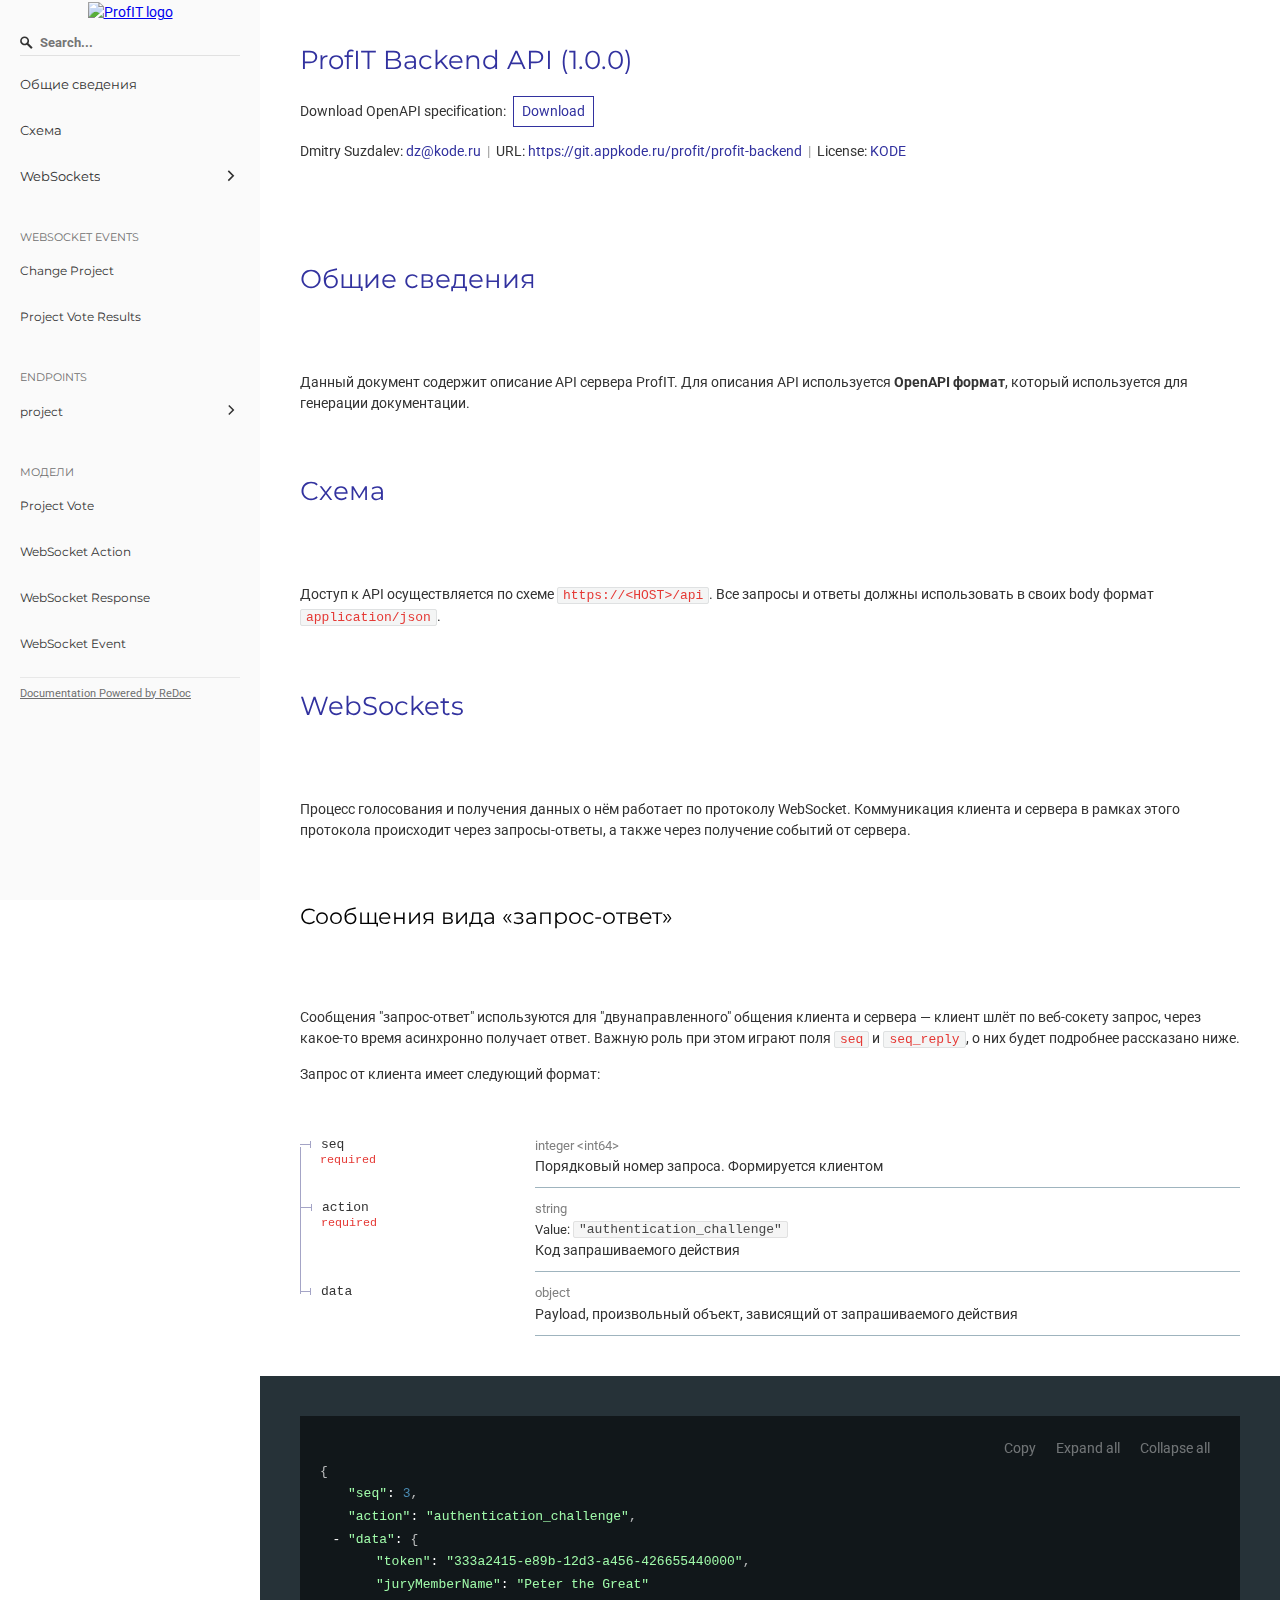
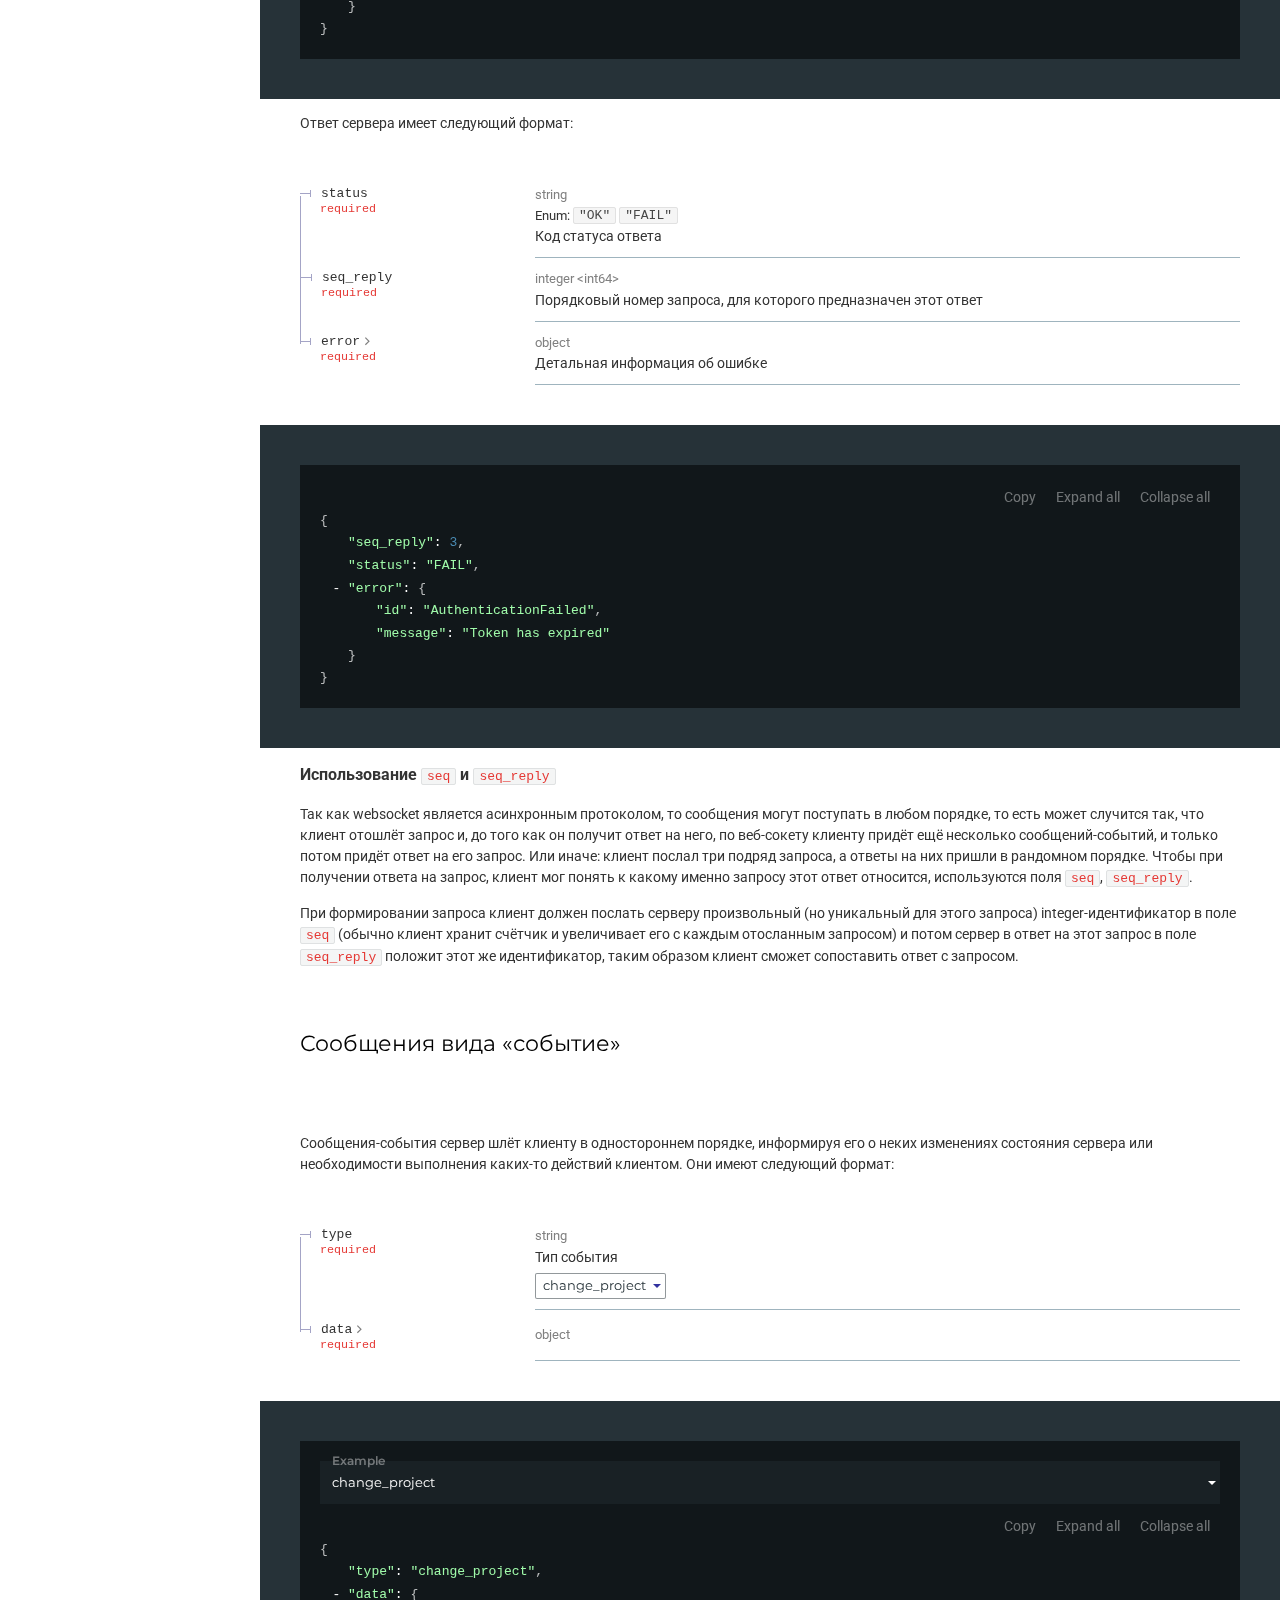
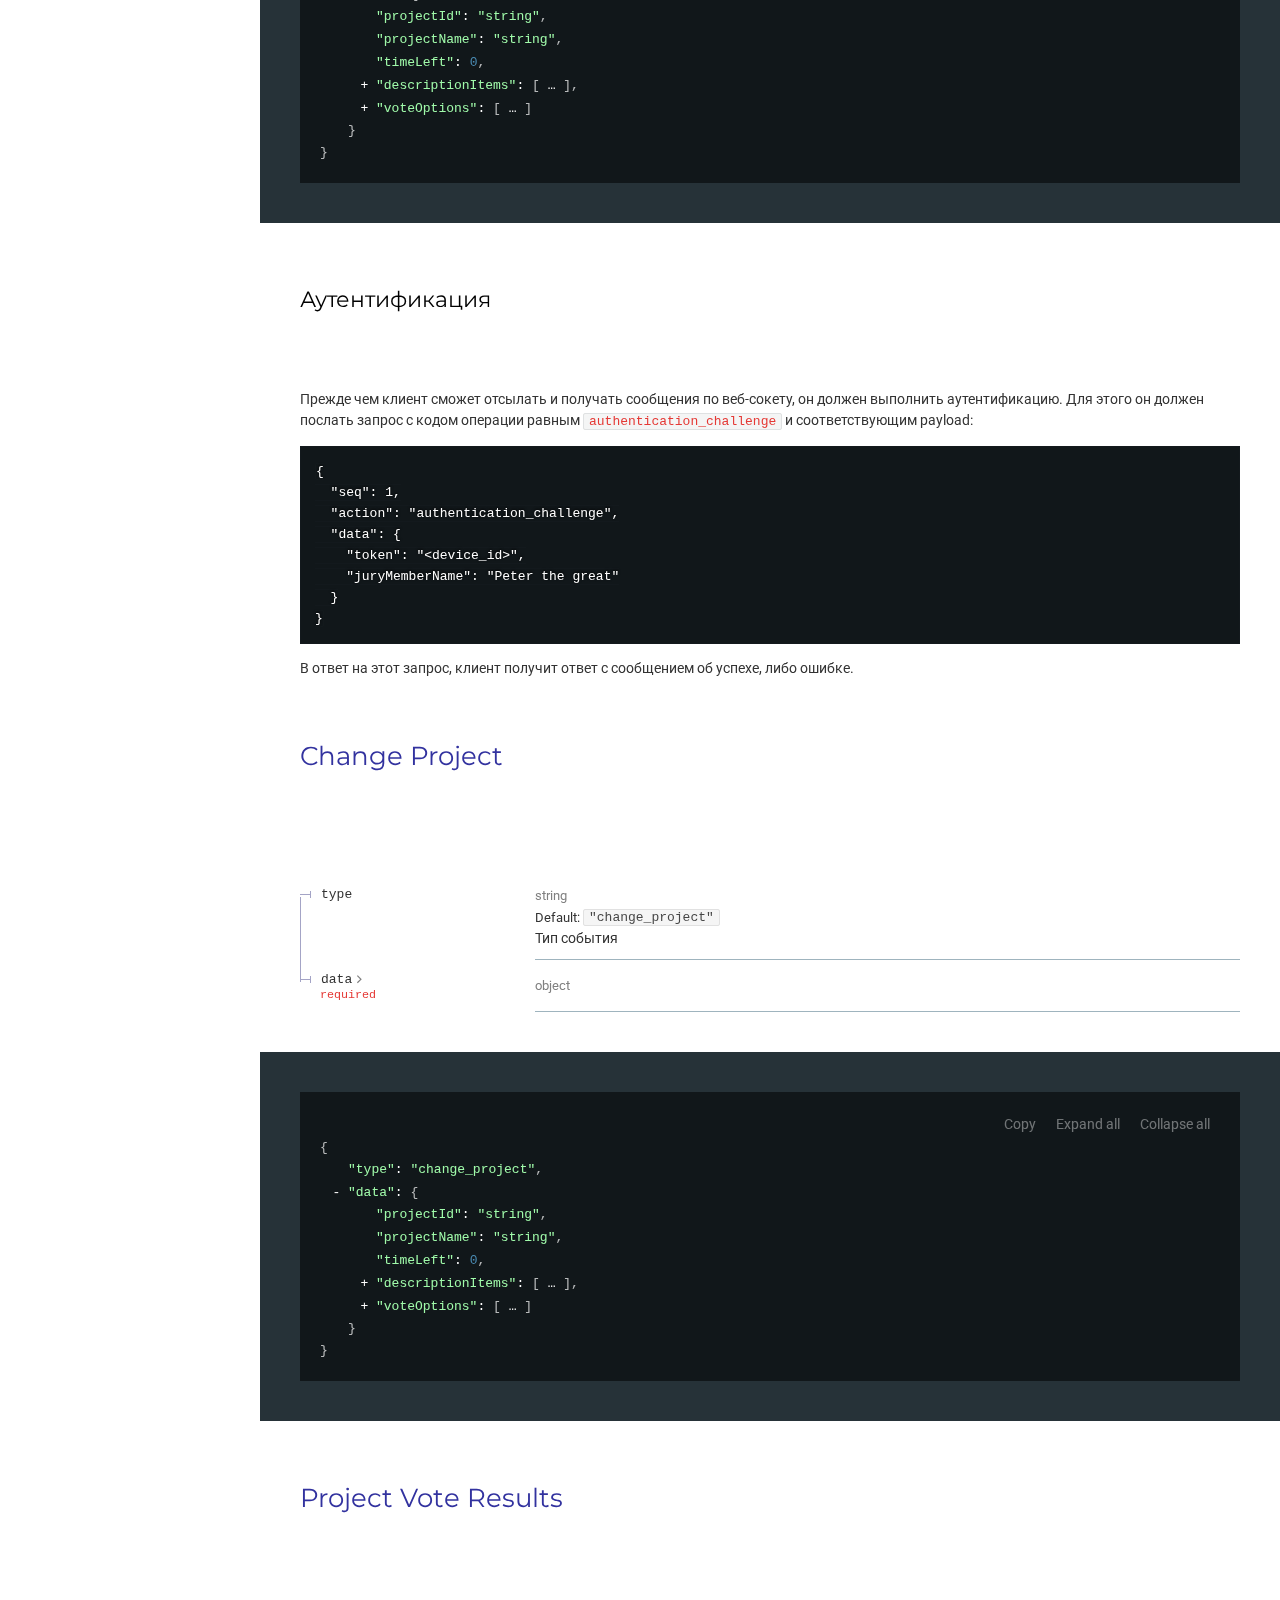
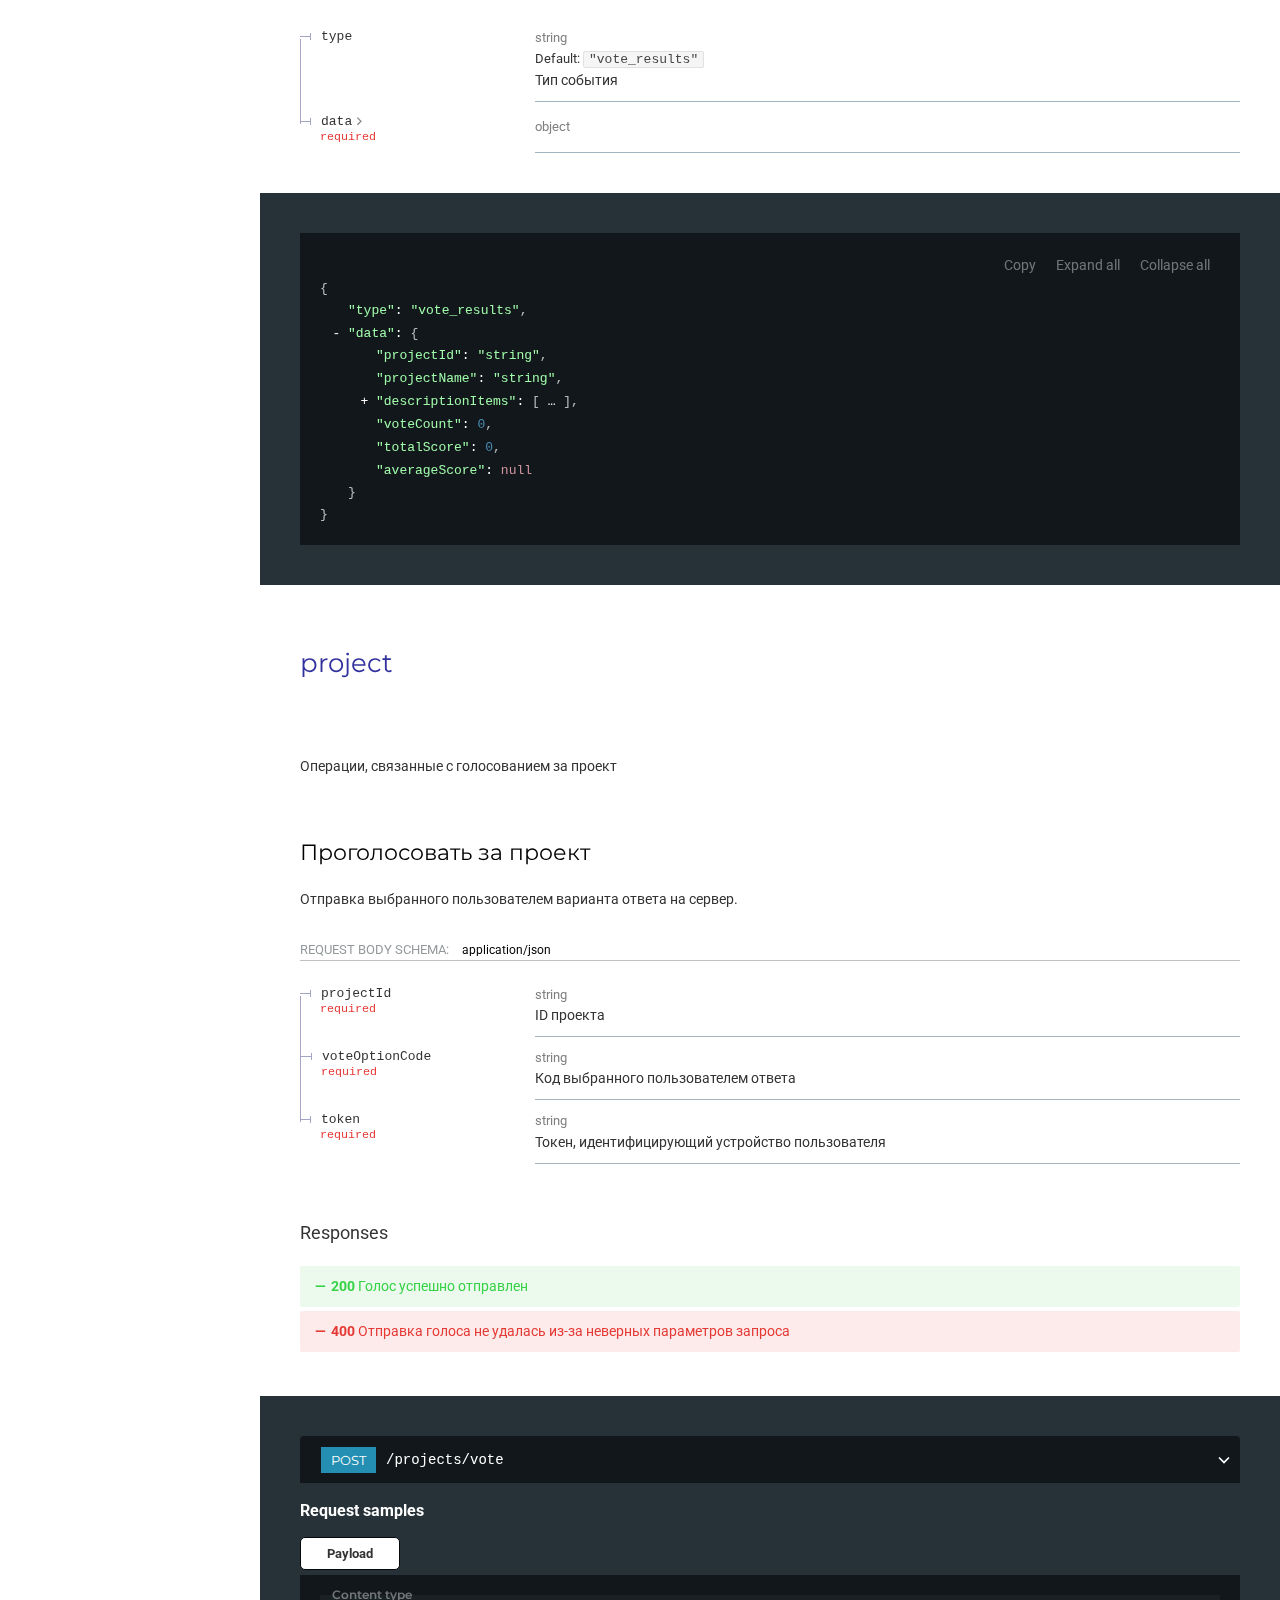
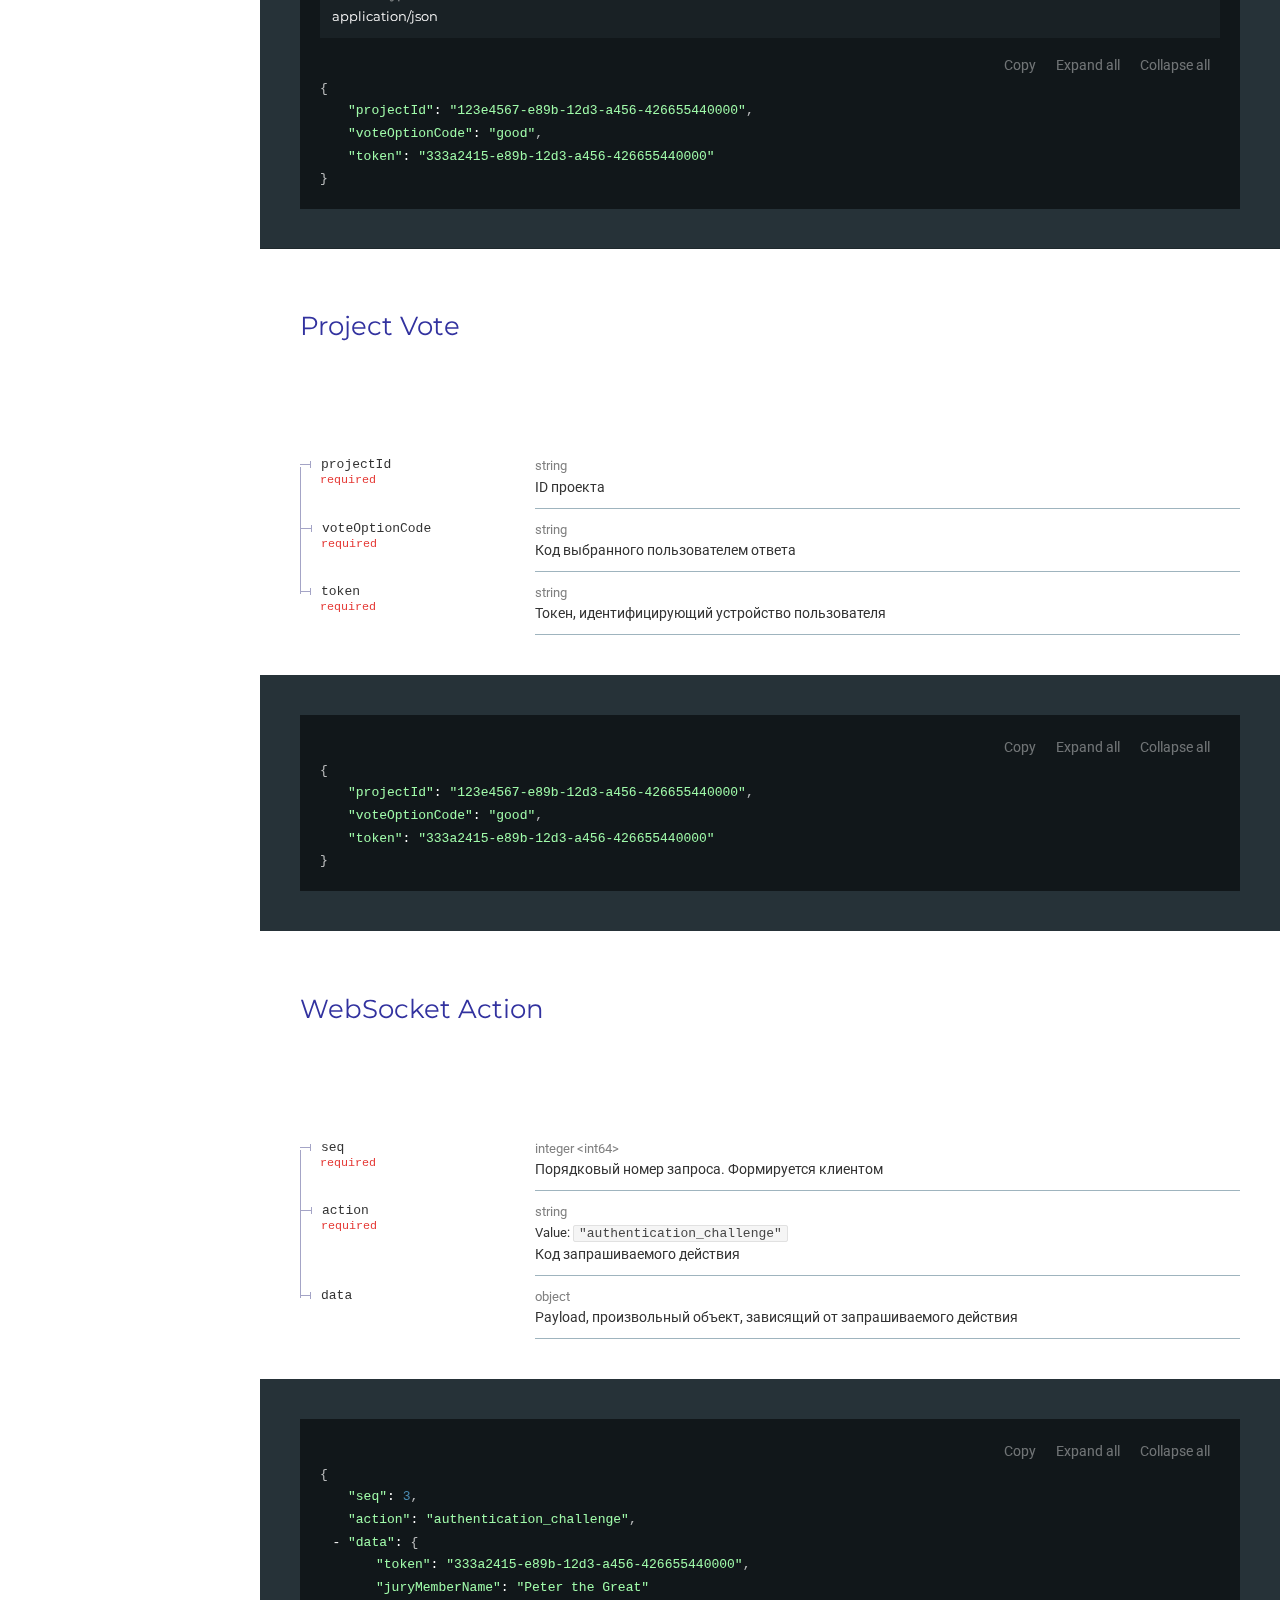
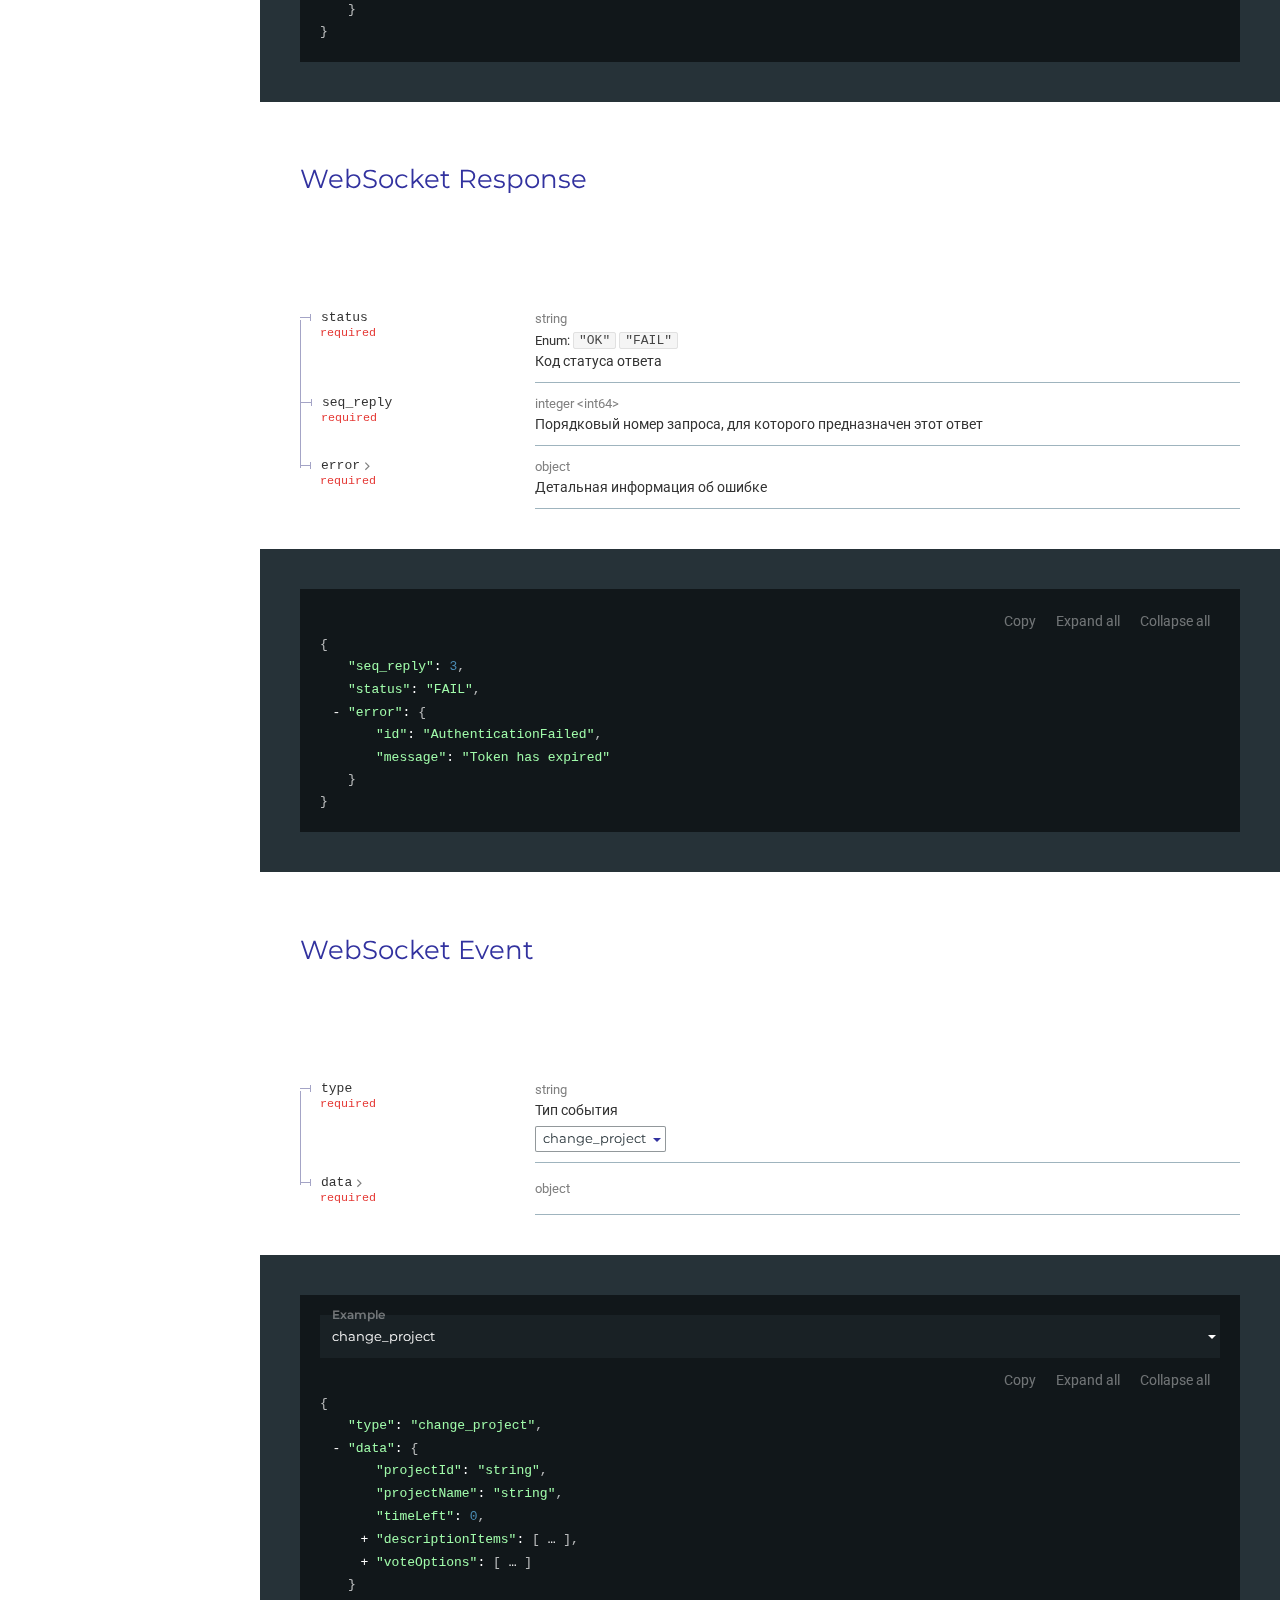
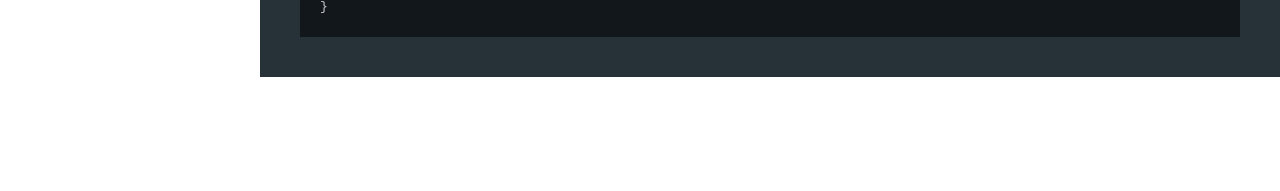
==== commit 74be9306: "update profit-backend docs" ====
--- a/profit-backend/index.html
+++ b/profit-backend/index.html
@@ -386,9 +386,9 @@
 </div></div></div></td></tr><tr><td class="sc-cSHVUG sc-chPdSV bIrgla" kind="field" title="seq_reply"><span class="sc-kGXeez bcLONg"></span>seq_reply<div class="sc-ksYbfQ sc-hmzhuo jsTAxL"> required </div></td><td class="sc-kgoBCf kGwPhO"><div><div><span class="sc-cHGsZl sc-TOsTZ fKyGWc"></span><span class="sc-cHGsZl sc-kgAjT hqYVjx">integer</span><span class="sc-cHGsZl sc-kgAjT hqYVjx"> <!-- -->&lt;<!-- -->int64<!-- -->&gt;<!-- --> </span></div> <div><div class="sc-jWBwVP sc-iRbamj kjegA"><p>Порядковый номер запроса, для которого предназначен этот ответ</p>
 </div></div></div></td></tr><tr class="last undefined"><td class="sc-cSHVUG sc-chPdSV sc-kjoXOD iNoDtm" kind="field" title="error"><span class="sc-kGXeez bcLONg"></span>error<svg class="sc-jTzLTM gBhLRG" version="1.1" viewBox="0 0 24 24" x="0" xmlns="http://www.w3.org/2000/svg" y="0"><polygon points="17.3 8.3 12 13.6 6.7 8.3 5.3 9.7 12 16.4 18.7 9.7 "></polygon></svg><div class="sc-ksYbfQ sc-hmzhuo jsTAxL"> required </div></td><td class="sc-kgoBCf kGwPhO"><div><div><span class="sc-cHGsZl sc-TOsTZ fKyGWc"></span><span class="sc-cHGsZl sc-kgAjT hqYVjx">object</span></div> <div><div class="sc-jWBwVP sc-iRbamj kjegA"><p>Детальная информация об ошибке</p>
 </div></div></div></td></tr></tbody></table></div><div class="sc-EHOje sc-bZQynM dtUibw"><div class="sc-jnlKLf eErMVJ"><div class="sc-gisBJw gwfZGU"><div class="sc-jhAzac kwGRVL"><div class="sc-brqgnP fCJmC"><span><div class="sc-gipzik gbTit">Copy</div></span><span> Expand all </span><span> Collapse all </span></div><div class="sc-jWBwVP jCgylq sc-fBuWsC kZHJcC"><div class="redoc-json"><code><div class="collapser"></div><span class="token punctuation">{</span><span class="ellipsis"></span><ul class="obj collapsible"><li><div class="hoverable "><span class="property token string">"seq_reply"</span>: <span class="token number">3</span><span class="token punctuation">,</span></div></li><li><div class="hoverable "><span class="property token string">"status"</span>: <span class="token string">&quot;FAIL&quot;</span><span class="token punctuation">,</span></div></li><li><div class="hoverable "><span class="property token string">"error"</span>: <div class="collapser"></div><span class="token punctuation">{</span><span class="ellipsis"></span><ul class="obj collapsible"><li><div class="hoverable collapsed"><span class="property token string">"id"</span>: <span class="token string">&quot;AuthenticationFailed&quot;</span><span class="token punctuation">,</span></div></li><li><div class="hoverable collapsed"><span class="property token string">"message"</span>: <span class="token string">&quot;Token has expired&quot;</span></div></li></ul><span class="token punctuation">}</span></div></li></ul><span class="token punctuation">}</span></code></div></div></div></div></div></div></div></div><div class="sc-bxivhb kFNigF"><div class="sc-jWBwVP sc-iRbamj eHtzbE redoc-markdown "></div></div></div><div id="tag/ws_event_model" data-section-id="tag/ws_event_model" class="sc-ifAKCX dluJDj"><div class="sc-gzVnrw eesUPo"><div class="sc-bxivhb cjtbAK"><h1 class="sc-htoDjs WxWXp"><a class="sc-VigVT kGvRyb" href="#tag/ws_event_model"></a>WebSocket Event</h1></div></div><div class="sc-ifAKCX dluJDj"><div class="sc-gzVnrw eesUPo"><div class="sc-bxivhb cjtbAK"><table class="sc-dxgOiQ eCjbJc"><tbody><tr><td class="sc-cSHVUG sc-chPdSV bIrgla" kind="field" title="type"><span class="sc-kGXeez bcLONg"></span>type<div class="sc-ksYbfQ sc-hmzhuo jsTAxL"> required </div></td><td class="sc-kgoBCf kGwPhO"><div><div><span class="sc-cHGsZl sc-TOsTZ fKyGWc"></span><span class="sc-cHGsZl sc-kgAjT hqYVjx">string</span></div> <div><div class="sc-jWBwVP sc-iRbamj kjegA"><p>Тип события</p>
-</div></div><div class="Dropdown-root sc-kkGfuU dmhIwF"><div class="Dropdown-control" aria-haspopup="listbox"><div class="Dropdown-placeholder is-selected">change_project</div><div class="Dropdown-arrow-wrapper"><span class="Dropdown-arrow"></span></div></div></div></div></td></tr><tr class="last undefined"><td class="sc-cSHVUG sc-chPdSV sc-kjoXOD iNoDtm" kind="field" title="data"><span class="sc-kGXeez bcLONg"></span>data<svg class="sc-jTzLTM gBhLRG" version="1.1" viewBox="0 0 24 24" x="0" xmlns="http://www.w3.org/2000/svg" y="0"><polygon points="17.3 8.3 12 13.6 6.7 8.3 5.3 9.7 12 16.4 18.7 9.7 "></polygon></svg><div class="sc-ksYbfQ sc-hmzhuo jsTAxL"> required </div></td><td class="sc-kgoBCf kGwPhO"><div><div><span class="sc-cHGsZl sc-TOsTZ fKyGWc"></span><span class="sc-cHGsZl sc-kgAjT hqYVjx">object</span></div> <div><div class="sc-jWBwVP sc-iRbamj kjegA"></div></div></div></td></tr></tbody></table></div><div class="sc-EHOje sc-bZQynM dtUibw"><div class="sc-jnlKLf eErMVJ"><div class="sc-gisBJw gwfZGU"><div class="sc-jhAzac kwGRVL"><div class="sc-brqgnP fCJmC"><span><div class="sc-gipzik gbTit">Copy</div></span><span> Expand all </span><span> Collapse all </span></div><div class="sc-jWBwVP jCgylq sc-fBuWsC kZHJcC"><div class="redoc-json"><code><span class="token keyword">null</span></code></div></div></div></div></div></div></div></div><div class="sc-bxivhb kFNigF"><div class="sc-jWBwVP sc-iRbamj eHtzbE redoc-markdown "></div></div></div></div><div class="sc-iujRgT kTYKTV"></div></div></div>
+</div></div><div class="Dropdown-root sc-kkGfuU dmhIwF"><div class="Dropdown-control" aria-haspopup="listbox"><div class="Dropdown-placeholder is-selected">change_project</div><div class="Dropdown-arrow-wrapper"><span class="Dropdown-arrow"></span></div></div></div></div></td></tr><tr class="last undefined"><td class="sc-cSHVUG sc-chPdSV sc-kjoXOD iNoDtm" kind="field" title="data"><span class="sc-kGXeez bcLONg"></span>data<svg class="sc-jTzLTM gBhLRG" version="1.1" viewBox="0 0 24 24" x="0" xmlns="http://www.w3.org/2000/svg" y="0"><polygon points="17.3 8.3 12 13.6 6.7 8.3 5.3 9.7 12 16.4 18.7 9.7 "></polygon></svg><div class="sc-ksYbfQ sc-hmzhuo jsTAxL"> required </div></td><td class="sc-kgoBCf kGwPhO"><div><div><span class="sc-cHGsZl sc-TOsTZ fKyGWc"></span><span class="sc-cHGsZl sc-kgAjT hqYVjx">object</span></div> <div><div class="sc-jWBwVP sc-iRbamj kjegA"></div></div></div></td></tr></tbody></table></div><div class="sc-EHOje sc-bZQynM dtUibw"><div class="sc-jnlKLf eErMVJ"><div class="sc-gisBJw gwfZGU"><div class="sc-eqIVtm ecxnvs"><span class="sc-dVhcbM dpMbau">Example</span><div class="Dropdown-root sc-kkGfuU sc-fAjcbJ iIEWPt"><div class="Dropdown-control" aria-haspopup="listbox"><div class="Dropdown-placeholder is-selected">change_project</div><div class="Dropdown-arrow-wrapper"><span class="Dropdown-arrow"></span></div></div></div></div><div><div class="sc-jhAzac kwGRVL"><div class="sc-brqgnP fCJmC"><span><div class="sc-gipzik gbTit">Copy</div></span><span> Expand all </span><span> Collapse all </span></div><div class="sc-jWBwVP jCgylq sc-fBuWsC kZHJcC"><div class="redoc-json"><code><div class="collapser"></div><span class="token punctuation">{</span><span class="ellipsis"></span><ul class="obj collapsible"><li><div class="hoverable "><span class="property token string">"type"</span>: <span class="token string">&quot;change_project&quot;</span><span class="token punctuation">,</span></div></li><li><div class="hoverable "><span class="property token string">"data"</span>: <div class="collapser"></div><span class="token punctuation">{</span><span class="ellipsis"></span><ul class="obj collapsible"><li><div class="hoverable collapsed"><span class="property token string">"projectId"</span>: <span class="token string">&quot;string&quot;</span><span class="token punctuation">,</span></div></li><li><div class="hoverable collapsed"><span class="property token string">"projectName"</span>: <span class="token string">&quot;string&quot;</span><span class="token punctuation">,</span></div></li><li><div class="hoverable collapsed"><span class="property token string">"timeLeft"</span>: <span class="token number">0</span><span class="token punctuation">,</span></div></li><li><div class="hoverable collapsed"><span class="property token string">"descriptionItems"</span>: <div class="collapser"></div><span class="token punctuation">[</span><span class="ellipsis"></span><ul class="array collapsible"><li><div class="hoverable collapsed"><div class="collapser"></div><span class="token punctuation">{</span><span class="ellipsis"></span><ul class="obj collapsible"><li><div class="hoverable collapsed"><span class="property token string">"name"</span>: <span class="token string">&quot;Регион&quot;</span><span class="token punctuation">,</span></div></li><li><div class="hoverable collapsed"><span class="property token string">"value"</span>: <span class="token string">&quot;Белгородская область&quot;</span></div></li></ul><span class="token punctuation">}</span></div></li></ul><span class="token punctuation">]</span><span class="token punctuation">,</span></div></li><li><div class="hoverable collapsed"><span class="property token string">"voteOptions"</span>: <div class="collapser"></div><span class="token punctuation">[</span><span class="ellipsis"></span><ul class="array collapsible"><li><div class="hoverable collapsed"><div class="collapser"></div><span class="token punctuation">{</span><span class="ellipsis"></span><ul class="obj collapsible"><li><div class="hoverable collapsed"><span class="property token string">"code"</span>: <span class="token string">&quot;good&quot;</span><span class="token punctuation">,</span></div></li><li><div class="hoverable collapsed"><span class="property token string">"name"</span>: <span class="token string">&quot;Хорошо&quot;</span></div></li></ul><span class="token punctuation">}</span></div></li></ul><span class="token punctuation">]</span></div></li></ul><span class="token punctuation">}</span></div></li></ul><span class="token punctuation">}</span></code></div></div></div></div></div></div></div></div></div><div class="sc-bxivhb kFNigF"><div class="sc-jWBwVP sc-iRbamj eHtzbE redoc-markdown "></div></div></div></div><div class="sc-iujRgT kTYKTV"></div></div></div>
     <script>
-    const __redoc_state = {"menu":{"activeItemIdx":-1},"spec":{"data":{"openapi":"3.0.0","servers":[{"url":"//88.99.124.52/api","description":"Test server"}],"info":{"description":"# Общие сведения\nДанный документ содержит описание API сервера ProfIT. Для описания API используется **OpenAPI формат**,\nкоторый используется для генерации документации.\n\n# Схема\nДоступ к API осуществляется по схеме `https://<HOST>/api`. Все запросы и ответы должны использовать в своих\nbody формат `application/json`.\n\n# WebSockets\nПроцесс голосования и получения данных о нём работает по протоколу WebSocket. Коммуникация клиента и сервера\nв рамках этого протокола происходит через запросы-ответы, а также через получение событий от сервера.\n\n## Сообщения вида «запрос-ответ»\n\nСообщения \"запрос-ответ\" используются для \"двунаправленного\" общения клиента и сервера — клиент шлёт по\nвеб-сокету запрос, через какое-то время асинхронно получает ответ.\nВажную роль при этом играют поля `seq` и `seq_reply`, о них будет подробнее рассказано ниже.\n\nЗапрос от клиента имеет следующий формат:\n<SchemaDefinition schemaRef=\"#/components/schemas/WSAction\" exampleRef=\"#/components/examples/WSAction\"/>\n\nОтвет сервера имеет следующий формат:\n<SchemaDefinition schemaRef=\"#/components/schemas/WSResponse\" exampleRef=\"#/components/examples/WSResponse\"/>\n\n### Использование `seq` и `seq_reply`\n\nТак как websocket является асинхронным протоколом, то сообщения могут\nпоступать в любом порядке, то есть может случится так, что клиент отошлёт\nзапрос и, до того как он получит ответ на него, по веб-сокету клиенту придёт\nещё несколько сообщений-событий, и только потом придёт ответ на его запрос.\nИли иначе: клиент послал три подряд запроса, а ответы на них пришли в\nрандомном порядке.\nЧтобы при получении ответа на запрос, клиент мог понять к какому именно\nзапросу этот ответ относится, используются поля `seq`, `seq_reply`.\n\nПри формировании запроса клиент должен послать серверу произвольный (но\nуникальный для этого запроса) integer-идентификатор в поле `seq` (обычно\nклиент хранит счётчик и увеличивает его с каждым отосланным запросом) и\nпотом сервер в ответ на этот запрос в поле `seq_reply` положит этот же\nидентификатор, таким образом клиент сможет сопоставить ответ с запросом.\n\n## Сообщения вида «событие»\n\nСообщения-события сервер шлёт клиенту в одностороннем порядке, информируя\nего о неких изменениях состояния сервера или необходимости выполнения\nкаких-то действий клиентом. Они имеют следующий формат:\n\n<SchemaDefinition schemaRef=\"#/components/schemas/WSEvent\" />\n\n## Аутентификация\nПрежде чем клиент сможет отсылать и получать сообщения по веб-сокету, он\nдолжен выполнить аутентификацию. Для этого он должен послать запрос с кодом\nоперации равным `authentication_challenge` и соответствующим payload:\n\n```json\n{\n  \"seq\": 1,\n  \"action\": \"authentication_challenge\",\n  \"data\": {\n    \"token\": \"<device_id>\",\n    \"juryMemberName\": \"Peter the great\"\n  }\n}\n```\n\nВ ответ на этот запрос, клиент получит ответ с сообщением об успехе, либо ошибке.\n","version":"1.0.0","title":"ProfIT Backend API","contact":{"name":"Dmitry Suzdalev","email":"dz@kode.ru","url":"https://git.appkode.ru/profit/profit-backend"},"x-logo":{"url":"https://i.imgur.com/aRAeUwb.png","altText":"ProfIT logo"},"license":{"name":"KODE","url":"https://kode.ru"}},"tags":[{"name":"project","description":"Операции, связанные с голосованием за проект"},{"name":"project_vote_model","x-displayName":"Project Vote","description":"<SchemaDefinition schemaRef=\"#/components/schemas/Vote\" showReadOnly={true} showWriteOnly={true} />\n"},{"name":"ws_action_model","x-displayName":"WebSocket Action","description":"<SchemaDefinition schemaRef=\"#/components/schemas/WSAction\" exampleRef=\"#/components/examples/WSAction\" showReadOnly={true} showWriteOnly={true} />\n"},{"name":"ws_response_model","x-displayName":"WebSocket Response","description":"<SchemaDefinition schemaRef=\"#/components/schemas/WSResponse\" exampleRef=\"#/components/examples/WSResponse\" showReadOnly={true} showWriteOnly={true} />\n"},{"name":"ws_event_model","x-displayName":"WebSocket Event","description":"<SchemaDefinition schemaRef=\"#/components/schemas/WSEvent\" exampleRef=\"#/components/examples/WSEvent\" showReadOnly={true} showWriteOnly={true} />\n"},{"name":"ws_change_project","x-displayName":"Change Project","description":"<SchemaDefinition schemaRef=\"#/components/schemas/WSEventChangeProjectSchema\" showReadOnly={true} showWriteOnly={true} />\n"},{"name":"ws_vote_results","x-displayName":"Project Vote Results","description":"<SchemaDefinition schemaRef=\"#/components/schemas/WSEventVoteResultsSchema\" showReadOnly={true} showWriteOnly={true} />\n"}],"x-tagGroups":[{"name":"WebSocket Events","tags":["ws_change_project","ws_vote_results"]},{"name":"Endpoints","tags":["project"]},{"name":"Модели","tags":["project_vote_model","ws_action_model","ws_response_model","ws_event_model"]}],"paths":{"/projects/vote":{"post":{"tags":["project"],"summary":"Проголосовать за проект","description":"Отправка выбранного пользователем варианта ответа на сервер.","responses":{"200":{"description":"Голос успешно отправлен"},"400":{"description":"Отправка голоса не удалась из-за неверных параметров запроса"}},"requestBody":{"$ref":"#/components/requestBodies/Vote"}}}},"components":{"schemas":{"Vote":{"type":"object","properties":{"projectId":{"type":"string","description":"ID проекта","example":"123e4567-e89b-12d3-a456-426655440000"},"voteOptionCode":{"type":"string","description":"Код выбранного пользователем ответа","example":"good"},"token":{"type":"string","description":"Токен, идентифицирующий устройство пользователя","example":"333a2415-e89b-12d3-a456-426655440000"}},"required":["projectId","voteOptionCode","token"]},"WSAction":{"type":"object","properties":{"seq":{"type":"integer","format":"int64","description":"Порядковый номер запроса. Формируется клиентом","example":1},"action":{"type":"string","description":"Код запрашиваемого действия","enum":["authentication_challenge"],"example":"authentication_challenge"},"data":{"type":"object","description":"Payload, произвольный объект, зависящий от запрашиваемого действия"}},"required":["seq","action"]},"WSResponse":{"type":"object","properties":{"status":{"type":"string","description":"Код статуса ответа","enum":["OK","FAIL"],"example":"OK"},"seq_reply":{"type":"integer","format":"int64","description":"Порядковый номер запроса, для которого предназначен этот ответ","example":1},"error":{"type":"object","description":"Детальная информация об ошибке","properties":{"id":{"type":"string","description":"Код ошибки","example":"AuthenticationFailed"},"message":{"type":"string","description":"Детальное описание ошибки","example":"User Authentication failed, invalid token"}},"required":["id","message"]}},"required":["status","seq_reply","error"]},"WSEvent":{"type":"object","properties":{"type":{"type":"string","description":"Тип события","enum":["change_project","vote_results"]}},"required":["type"],"discriminator":{"propertyName":"type","mapping":{"change_project":"#/components/schemas/WSEventChangeProject","vote_results":"#/components/schemas/WSEventVoteResults"}}},"WSEventChangeProject":{"allOf":[{"$ref":"#/components/schemas/WSEvent"},{"$ref":"#/components/schemas/PayloadChangeProject"}]},"WSEventChangeProjectSchema":{"allOf":[{"type":"object","properties":{"type":{"type":"string","default":"change_project","description":"Тип события"}}},{"$ref":"#/components/schemas/PayloadChangeProject"}]},"PayloadChangeProject":{"type":"object","required":["data"],"properties":{"data":{"type":"object","required":["projectId","projectName","timeLeft","descriptionItems","voteOptions"],"properties":{"projectId":{"type":"string","description":"ID проекта"},"projectName":{"type":"string","description":"Имя проекта"},"timeLeft":{"type":"integer","format":"int64","descritpion":"Время в секундах, оставшееся до конца голосования по данному проекту"},"descriptionItems":{"type":"array","description":"Набор пунктов,  описывающих проект","items":{"$ref":"#/components/schemas/DescriptionItem"}},"voteOptions":{"type":"array","description":"Возможные варианты действий голосования за проект","items":{"type":"object","properties":{"code":{"type":"string","description":"Код варианта","example":"good"},"name":{"type":"string","description":"Название варианта","example":"Хорошо"}},"required":["code","name"]}}}}}},"WSEventVoteResults":{"allOf":[{"$ref":"#/components/schemas/WSEvent"},{"$ref":"#/components/schemas/PayloadVoteResults"}]},"WSEventVoteResultsSchema":{"allOf":[{"type":"object","properties":{"type":{"type":"string","default":"vote_results","description":"Тип события"}}},{"$ref":"#/components/schemas/PayloadVoteResults"}]},"PayloadVoteResults":{"type":"object","required":["data"],"properties":{"data":{"type":"object","required":["projectId","projectName","descriptionItems","voteCount","totalScore","averageScore"],"properties":{"projectId":{"type":"string","description":"ID проекта"},"projectName":{"type":"string","description":"Имя проекта"},"descriptionItems":{"type":"array","description":"Набор пунктов,  описывающих проект","items":{"$ref":"#/components/schemas/DescriptionItem"}},"voteCount":{"type":"integer","format":"int64","description":"Общее количество голосов"},"totalScore":{"type":"integer","format":"int64","description":"Суммарное количество баллов"},"averageScore":{"type":"float","description":"Средний балл"}}}}},"DescriptionItem":{"type":"object","properties":{"name":{"type":"string","description":"Название свойства","example":"Регион"},"value":{"type":"string","description":"Значение свойства","example":"Белгородская область"}},"required":["name","value"]}},"requestBodies":{"Vote":{"content":{"application/json":{"schema":{"$ref":"#/components/schemas/Vote"}}}}},"examples":{"WSAction":{"value":{"seq":3,"action":"authentication_challenge","data":{"token":"333a2415-e89b-12d3-a456-426655440000","juryMemberName":"Peter the Great"}}},"WSResponse":{"value":{"seq_reply":3,"status":"FAIL","error":{"id":"AuthenticationFailed","message":"Token has expired"}}}}}}},"searchIndex":{"store":["section/Obshie-svedeniya","section/Shema","section/WebSockets","section/WebSockets/Soobsheniya-vida-zapros-otvet","section/WebSockets/Soobsheniya-vida-sobytie","section/WebSockets/Autentifikaciya","tag/ws_change_project","tag/ws_vote_results","tag/project","tag/project/paths/~1projects~1vote/post","tag/project_vote_model","tag/ws_action_model","tag/ws_response_model","tag/ws_event_model"],"index":{"version":"2.3.8","fields":["title","description"],"fieldVectors":[["title/0",[0,0.327]],["description/0",[0,0.492,1,2.73,2,2.684,3,2.684]],["title/1",[0,0.299]],["description/1",[0,0.492,1,2.088,4,2.684,5,2.684,6,2.684]],["title/2",[7,1.051]],["description/2",[0,0.501,7,0.819]],["title/3",[0,0.337]],["description/3",[0,0.504,7,0.245,8,1.501,9,1.929,10,0.294,11,0.525,12,0.525,13,0.525,14,0.525,15,0.675]],["title/4",[0,0.337]],["description/4",[0,0.499,10,0.573,16,1.807]],["title/5",[0,0.299]],["description/5",[0,0.499,8,1.234,17,2.416,18,1.586,19,1.586,20,1.586,21,1.234,22,1.586,23,1.586,24,1.586,25,1.586,26,1.586,27,1.586]],["title/6",[28,2.303,29,1.204]],["description/6",[0,0.357,10,0.854,30,3.462,31,1.257,32,1.257]],["title/7",[29,1,33,1.487,34,1.912]],["description/7",[0,0.357,10,0.854,31,1.257,32,1.257,35,3.462]],["title/8",[29,1.514]],["description/8",[0,0.483]],["title/9",[0,0.337]],["description/9",[0,0.486]],["title/10",[29,1.204,33,1.792]],["description/10",[0,0.357,10,0.854,31,1.257,32,1.257,36,3.462]],["title/11",[7,0.836,21,1.792]],["description/11",[0,0.35,10,0.835,11,2.635,12,2.635,31,1.23,32,1.23]],["title/12",[7,0.836,37,2.303]],["description/12",[0,0.35,10,0.835,13,2.635,14,2.635,31,1.23,32,1.23]],["title/13",[7,0.836,38,2.303]],["description/13",[0,0.35,10,0.835,16,2.635,31,1.23,32,1.23,39,3.386]]],"invertedIndex":[["",{"_index":0,"title":{"0":{},"1":{},"3":{},"4":{},"5":{},"9":{}},"description":{"0":{},"1":{},"2":{},"3":{},"4":{},"5":{},"6":{},"7":{},"8":{},"9":{},"10":{},"11":{},"12":{},"13":{}}}],["1",{"_index":20,"title":{},"description":{"5":{}}}],["action",{"_index":21,"title":{"11":{}},"description":{"5":{}}}],["api",{"_index":1,"title":{},"description":{"0":{},"1":{}}}],["application/json",{"_index":6,"title":{},"description":{"1":{}}}],["authentication_challeng",{"_index":17,"title":{},"description":{"5":{}}}],["bodi",{"_index":5,"title":{},"description":{"1":{}}}],["chang",{"_index":28,"title":{"6":{}},"description":{}}],["data",{"_index":22,"title":{},"description":{"5":{}}}],["device_id",{"_index":24,"title":{},"description":{"5":{}}}],["event",{"_index":38,"title":{"13":{}},"description":{}}],["exampleref=\"#/components/examples/wsact",{"_index":12,"title":{},"description":{"3":{},"11":{}}}],["exampleref=\"#/components/examples/wsev",{"_index":39,"title":{},"description":{"13":{}}}],["exampleref=\"#/components/examples/wsrespons",{"_index":14,"title":{},"description":{"3":{},"12":{}}}],["great",{"_index":27,"title":{},"description":{"5":{}}}],["https://<host>/api",{"_index":4,"title":{},"description":{"1":{}}}],["integ",{"_index":15,"title":{},"description":{"3":{}}}],["json",{"_index":19,"title":{},"description":{"5":{}}}],["jurymembernam",{"_index":25,"title":{},"description":{"5":{}}}],["openapi",{"_index":3,"title":{},"description":{"0":{}}}],["payload",{"_index":18,"title":{},"description":{"5":{}}}],["peter",{"_index":26,"title":{},"description":{"5":{}}}],["profit",{"_index":2,"title":{},"description":{"0":{}}}],["project",{"_index":29,"title":{"6":{},"7":{},"8":{},"10":{}},"description":{}}],["respons",{"_index":37,"title":{"12":{}},"description":{}}],["result",{"_index":34,"title":{"7":{}},"description":{}}],["schemadefinit",{"_index":10,"title":{},"description":{"3":{},"4":{},"6":{},"7":{},"10":{},"11":{},"12":{},"13":{}}}],["schemaref=\"#/components/schemas/vot",{"_index":36,"title":{},"description":{"10":{}}}],["schemaref=\"#/components/schemas/wsact",{"_index":11,"title":{},"description":{"3":{},"11":{}}}],["schemaref=\"#/components/schemas/wsev",{"_index":16,"title":{},"description":{"4":{},"13":{}}}],["schemaref=\"#/components/schemas/wseventchangeprojectschema",{"_index":30,"title":{},"description":{"6":{}}}],["schemaref=\"#/components/schemas/wseventvoteresultsschema",{"_index":35,"title":{},"description":{"7":{}}}],["schemaref=\"#/components/schemas/wsrespons",{"_index":13,"title":{},"description":{"3":{},"12":{}}}],["seq",{"_index":8,"title":{},"description":{"3":{},"5":{}}}],["seq_repli",{"_index":9,"title":{},"description":{"3":{}}}],["showreadonly={tru",{"_index":31,"title":{},"description":{"6":{},"7":{},"10":{},"11":{},"12":{},"13":{}}}],["showwriteonly={tru",{"_index":32,"title":{},"description":{"6":{},"7":{},"10":{},"11":{},"12":{},"13":{}}}],["token",{"_index":23,"title":{},"description":{"5":{}}}],["vote",{"_index":33,"title":{"7":{},"10":{}},"description":{}}],["websocket",{"_index":7,"title":{"2":{},"11":{},"12":{},"13":{}},"description":{"2":{},"3":{}}}]],"pipeline":[]}},"options":{}};
+    const __redoc_state = {"menu":{"activeItemIdx":-1},"spec":{"data":{"openapi":"3.0.0","servers":[{"url":"//88.99.124.52/api","description":"Test server"}],"info":{"description":"# Общие сведения\nДанный документ содержит описание API сервера ProfIT. Для описания API используется **OpenAPI формат**,\nкоторый используется для генерации документации.\n\n# Схема\nДоступ к API осуществляется по схеме `https://<HOST>/api`. Все запросы и ответы должны использовать в своих\nbody формат `application/json`.\n\n# WebSockets\nПроцесс голосования и получения данных о нём работает по протоколу WebSocket. Коммуникация клиента и сервера\nв рамках этого протокола происходит через запросы-ответы, а также через получение событий от сервера.\n\n## Сообщения вида «запрос-ответ»\n\nСообщения \"запрос-ответ\" используются для \"двунаправленного\" общения клиента и сервера — клиент шлёт по\nвеб-сокету запрос, через какое-то время асинхронно получает ответ.\nВажную роль при этом играют поля `seq` и `seq_reply`, о них будет подробнее рассказано ниже.\n\nЗапрос от клиента имеет следующий формат:\n<SchemaDefinition schemaRef=\"#/components/schemas/WSAction\" exampleRef=\"#/components/examples/WSAction\"/>\n\nОтвет сервера имеет следующий формат:\n<SchemaDefinition schemaRef=\"#/components/schemas/WSResponse\" exampleRef=\"#/components/examples/WSResponse\"/>\n\n### Использование `seq` и `seq_reply`\n\nТак как websocket является асинхронным протоколом, то сообщения могут\nпоступать в любом порядке, то есть может случится так, что клиент отошлёт\nзапрос и, до того как он получит ответ на него, по веб-сокету клиенту придёт\nещё несколько сообщений-событий, и только потом придёт ответ на его запрос.\nИли иначе: клиент послал три подряд запроса, а ответы на них пришли в\nрандомном порядке.\nЧтобы при получении ответа на запрос, клиент мог понять к какому именно\nзапросу этот ответ относится, используются поля `seq`, `seq_reply`.\n\nПри формировании запроса клиент должен послать серверу произвольный (но\nуникальный для этого запроса) integer-идентификатор в поле `seq` (обычно\nклиент хранит счётчик и увеличивает его с каждым отосланным запросом) и\nпотом сервер в ответ на этот запрос в поле `seq_reply` положит этот же\nидентификатор, таким образом клиент сможет сопоставить ответ с запросом.\n\n## Сообщения вида «событие»\n\nСообщения-события сервер шлёт клиенту в одностороннем порядке, информируя\nего о неких изменениях состояния сервера или необходимости выполнения\nкаких-то действий клиентом. Они имеют следующий формат:\n\n<SchemaDefinition schemaRef=\"#/components/schemas/WSEvent\" />\n\n## Аутентификация\nПрежде чем клиент сможет отсылать и получать сообщения по веб-сокету, он\nдолжен выполнить аутентификацию. Для этого он должен послать запрос с кодом\nоперации равным `authentication_challenge` и соответствующим payload:\n\n```json\n{\n  \"seq\": 1,\n  \"action\": \"authentication_challenge\",\n  \"data\": {\n    \"token\": \"<device_id>\",\n    \"juryMemberName\": \"Peter the great\"\n  }\n}\n```\n\nВ ответ на этот запрос, клиент получит ответ с сообщением об успехе, либо ошибке.\n","version":"1.0.0","title":"ProfIT Backend API","contact":{"name":"Dmitry Suzdalev","email":"dz@kode.ru","url":"https://git.appkode.ru/profit/profit-backend"},"x-logo":{"url":"https://i.imgur.com/aRAeUwb.png","altText":"ProfIT logo"},"license":{"name":"KODE","url":"https://kode.ru"}},"tags":[{"name":"project","description":"Операции, связанные с голосованием за проект"},{"name":"project_vote_model","x-displayName":"Project Vote","description":"<SchemaDefinition schemaRef=\"#/components/schemas/Vote\" showReadOnly={true} showWriteOnly={true} />\n"},{"name":"ws_action_model","x-displayName":"WebSocket Action","description":"<SchemaDefinition schemaRef=\"#/components/schemas/WSAction\" exampleRef=\"#/components/examples/WSAction\" showReadOnly={true} showWriteOnly={true} />\n"},{"name":"ws_response_model","x-displayName":"WebSocket Response","description":"<SchemaDefinition schemaRef=\"#/components/schemas/WSResponse\" exampleRef=\"#/components/examples/WSResponse\" showReadOnly={true} showWriteOnly={true} />\n"},{"name":"ws_event_model","x-displayName":"WebSocket Event","description":"<SchemaDefinition schemaRef=\"#/components/schemas/WSEvent\" showReadOnly={true} showWriteOnly={true} />\n"},{"name":"ws_change_project","x-displayName":"Change Project","description":"<SchemaDefinition schemaRef=\"#/components/schemas/WSEventChangeProjectSchema\" showReadOnly={true} showWriteOnly={true} />\n"},{"name":"ws_vote_results","x-displayName":"Project Vote Results","description":"<SchemaDefinition schemaRef=\"#/components/schemas/WSEventVoteResultsSchema\" showReadOnly={true} showWriteOnly={true} />\n"}],"x-tagGroups":[{"name":"WebSocket Events","tags":["ws_change_project","ws_vote_results"]},{"name":"Endpoints","tags":["project"]},{"name":"Модели","tags":["project_vote_model","ws_action_model","ws_response_model","ws_event_model"]}],"paths":{"/projects/vote":{"post":{"tags":["project"],"summary":"Проголосовать за проект","description":"Отправка выбранного пользователем варианта ответа на сервер.","responses":{"200":{"description":"Голос успешно отправлен"},"400":{"description":"Отправка голоса не удалась из-за неверных параметров запроса"}},"requestBody":{"$ref":"#/components/requestBodies/Vote"}}}},"components":{"schemas":{"Vote":{"type":"object","properties":{"projectId":{"type":"string","description":"ID проекта","example":"123e4567-e89b-12d3-a456-426655440000"},"voteOptionCode":{"type":"string","description":"Код выбранного пользователем ответа","example":"good"},"token":{"type":"string","description":"Токен, идентифицирующий устройство пользователя","example":"333a2415-e89b-12d3-a456-426655440000"}},"required":["projectId","voteOptionCode","token"]},"WSAction":{"type":"object","properties":{"seq":{"type":"integer","format":"int64","description":"Порядковый номер запроса. Формируется клиентом","example":1},"action":{"type":"string","description":"Код запрашиваемого действия","enum":["authentication_challenge"],"example":"authentication_challenge"},"data":{"type":"object","description":"Payload, произвольный объект, зависящий от запрашиваемого действия"}},"required":["seq","action"]},"WSResponse":{"type":"object","properties":{"status":{"type":"string","description":"Код статуса ответа","enum":["OK","FAIL"],"example":"OK"},"seq_reply":{"type":"integer","format":"int64","description":"Порядковый номер запроса, для которого предназначен этот ответ","example":1},"error":{"type":"object","description":"Детальная информация об ошибке","properties":{"id":{"type":"string","description":"Код ошибки","example":"AuthenticationFailed"},"message":{"type":"string","description":"Детальное описание ошибки","example":"User Authentication failed, invalid token"}},"required":["id","message"]}},"required":["status","seq_reply","error"]},"WSEvent":{"type":"object","properties":{"type":{"type":"string","description":"Тип события","enum":["change_project","vote_results"]}},"required":["type"],"discriminator":{"propertyName":"type","mapping":{"change_project":"#/components/schemas/WSEventChangeProject","vote_results":"#/components/schemas/WSEventVoteResults"}}},"WSEventChangeProject":{"allOf":[{"$ref":"#/components/schemas/WSEvent"},{"$ref":"#/components/schemas/PayloadChangeProject"}]},"WSEventChangeProjectSchema":{"allOf":[{"type":"object","properties":{"type":{"type":"string","default":"change_project","description":"Тип события"}}},{"$ref":"#/components/schemas/PayloadChangeProject"}]},"PayloadChangeProject":{"type":"object","required":["data"],"properties":{"data":{"type":"object","required":["projectId","projectName","timeLeft","descriptionItems","voteOptions"],"properties":{"projectId":{"type":"string","description":"ID проекта"},"projectName":{"type":"string","description":"Имя проекта"},"timeLeft":{"type":"integer","format":"int64","descritpion":"Время в секундах, оставшееся до конца голосования по данному проекту"},"descriptionItems":{"type":"array","description":"Набор пунктов,  описывающих проект","items":{"$ref":"#/components/schemas/DescriptionItem"}},"voteOptions":{"type":"array","description":"Возможные варианты действий голосования за проект","items":{"type":"object","properties":{"code":{"type":"string","description":"Код варианта","example":"good"},"name":{"type":"string","description":"Название варианта","example":"Хорошо"}},"required":["code","name"]}}}}}},"WSEventVoteResults":{"allOf":[{"$ref":"#/components/schemas/WSEvent"},{"$ref":"#/components/schemas/PayloadVoteResults"}]},"WSEventVoteResultsSchema":{"allOf":[{"type":"object","properties":{"type":{"type":"string","default":"vote_results","description":"Тип события"}}},{"$ref":"#/components/schemas/PayloadVoteResults"}]},"PayloadVoteResults":{"type":"object","required":["data"],"properties":{"data":{"type":"object","required":["projectId","projectName","descriptionItems","voteCount","totalScore","averageScore"],"properties":{"projectId":{"type":"string","description":"ID проекта"},"projectName":{"type":"string","description":"Имя проекта"},"descriptionItems":{"type":"array","description":"Набор пунктов,  описывающих проект","items":{"$ref":"#/components/schemas/DescriptionItem"}},"voteCount":{"type":"integer","format":"int64","description":"Общее количество голосов"},"totalScore":{"type":"integer","format":"int64","description":"Суммарное количество баллов"},"averageScore":{"type":"float","description":"Средний балл"}}}}},"DescriptionItem":{"type":"object","properties":{"name":{"type":"string","description":"Название свойства","example":"Регион"},"value":{"type":"string","description":"Значение свойства","example":"Белгородская область"}},"required":["name","value"]}},"requestBodies":{"Vote":{"content":{"application/json":{"schema":{"$ref":"#/components/schemas/Vote"}}}}},"examples":{"WSAction":{"value":{"seq":3,"action":"authentication_challenge","data":{"token":"333a2415-e89b-12d3-a456-426655440000","juryMemberName":"Peter the Great"}}},"WSResponse":{"value":{"seq_reply":3,"status":"FAIL","error":{"id":"AuthenticationFailed","message":"Token has expired"}}}}}}},"searchIndex":{"store":["section/Obshie-svedeniya","section/Shema","section/WebSockets","section/WebSockets/Soobsheniya-vida-zapros-otvet","section/WebSockets/Soobsheniya-vida-sobytie","section/WebSockets/Autentifikaciya","tag/ws_change_project","tag/ws_vote_results","tag/project","tag/project/paths/~1projects~1vote/post","tag/project_vote_model","tag/ws_action_model","tag/ws_response_model","tag/ws_event_model"],"index":{"version":"2.3.8","fields":["title","description"],"fieldVectors":[["title/0",[0,0.327]],["description/0",[0,0.492,1,2.729,2,2.682,3,2.682]],["title/1",[0,0.299]],["description/1",[0,0.492,1,2.087,4,2.682,5,2.682,6,2.682]],["title/2",[7,1.051]],["description/2",[0,0.501,7,0.818]],["title/3",[0,0.337]],["description/3",[0,0.504,7,0.245,8,1.499,9,1.926,10,0.293,11,0.524,12,0.524,13,0.524,14,0.524,15,0.674]],["title/4",[0,0.337]],["description/4",[0,0.499,10,0.572,16,1.805]],["title/5",[0,0.299]],["description/5",[0,0.499,8,1.233,17,2.413,18,1.584,19,1.584,20,1.584,21,1.233,22,1.584,23,1.584,24,1.584,25,1.584,26,1.584,27,1.584]],["title/6",[28,2.303,29,1.204]],["description/6",[0,0.357,10,0.854,30,3.461,31,1.257,32,1.257]],["title/7",[29,1,33,1.487,34,1.912]],["description/7",[0,0.357,10,0.854,31,1.257,32,1.257,35,3.461]],["title/8",[29,1.514]],["description/8",[0,0.483]],["title/9",[0,0.337]],["description/9",[0,0.486]],["title/10",[29,1.204,33,1.792]],["description/10",[0,0.357,10,0.854,31,1.257,32,1.257,36,3.461]],["title/11",[7,0.836,21,1.792]],["description/11",[0,0.349,10,0.835,11,2.634,12,2.634,31,1.229,32,1.229]],["title/12",[7,0.836,37,2.303]],["description/12",[0,0.349,10,0.835,13,2.634,14,2.634,31,1.229,32,1.229]],["title/13",[7,0.836,38,2.303]],["description/13",[0,0.357,10,0.854,16,2.693,31,1.257,32,1.257]]],"invertedIndex":[["",{"_index":0,"title":{"0":{},"1":{},"3":{},"4":{},"5":{},"9":{}},"description":{"0":{},"1":{},"2":{},"3":{},"4":{},"5":{},"6":{},"7":{},"8":{},"9":{},"10":{},"11":{},"12":{},"13":{}}}],["1",{"_index":20,"title":{},"description":{"5":{}}}],["action",{"_index":21,"title":{"11":{}},"description":{"5":{}}}],["api",{"_index":1,"title":{},"description":{"0":{},"1":{}}}],["application/json",{"_index":6,"title":{},"description":{"1":{}}}],["authentication_challeng",{"_index":17,"title":{},"description":{"5":{}}}],["bodi",{"_index":5,"title":{},"description":{"1":{}}}],["chang",{"_index":28,"title":{"6":{}},"description":{}}],["data",{"_index":22,"title":{},"description":{"5":{}}}],["device_id",{"_index":24,"title":{},"description":{"5":{}}}],["event",{"_index":38,"title":{"13":{}},"description":{}}],["exampleref=\"#/components/examples/wsact",{"_index":12,"title":{},"description":{"3":{},"11":{}}}],["exampleref=\"#/components/examples/wsrespons",{"_index":14,"title":{},"description":{"3":{},"12":{}}}],["great",{"_index":27,"title":{},"description":{"5":{}}}],["https://<host>/api",{"_index":4,"title":{},"description":{"1":{}}}],["integ",{"_index":15,"title":{},"description":{"3":{}}}],["json",{"_index":19,"title":{},"description":{"5":{}}}],["jurymembernam",{"_index":25,"title":{},"description":{"5":{}}}],["openapi",{"_index":3,"title":{},"description":{"0":{}}}],["payload",{"_index":18,"title":{},"description":{"5":{}}}],["peter",{"_index":26,"title":{},"description":{"5":{}}}],["profit",{"_index":2,"title":{},"description":{"0":{}}}],["project",{"_index":29,"title":{"6":{},"7":{},"8":{},"10":{}},"description":{}}],["respons",{"_index":37,"title":{"12":{}},"description":{}}],["result",{"_index":34,"title":{"7":{}},"description":{}}],["schemadefinit",{"_index":10,"title":{},"description":{"3":{},"4":{},"6":{},"7":{},"10":{},"11":{},"12":{},"13":{}}}],["schemaref=\"#/components/schemas/vot",{"_index":36,"title":{},"description":{"10":{}}}],["schemaref=\"#/components/schemas/wsact",{"_index":11,"title":{},"description":{"3":{},"11":{}}}],["schemaref=\"#/components/schemas/wsev",{"_index":16,"title":{},"description":{"4":{},"13":{}}}],["schemaref=\"#/components/schemas/wseventchangeprojectschema",{"_index":30,"title":{},"description":{"6":{}}}],["schemaref=\"#/components/schemas/wseventvoteresultsschema",{"_index":35,"title":{},"description":{"7":{}}}],["schemaref=\"#/components/schemas/wsrespons",{"_index":13,"title":{},"description":{"3":{},"12":{}}}],["seq",{"_index":8,"title":{},"description":{"3":{},"5":{}}}],["seq_repli",{"_index":9,"title":{},"description":{"3":{}}}],["showreadonly={tru",{"_index":31,"title":{},"description":{"6":{},"7":{},"10":{},"11":{},"12":{},"13":{}}}],["showwriteonly={tru",{"_index":32,"title":{},"description":{"6":{},"7":{},"10":{},"11":{},"12":{},"13":{}}}],["token",{"_index":23,"title":{},"description":{"5":{}}}],["vote",{"_index":33,"title":{"7":{},"10":{}},"description":{}}],["websocket",{"_index":7,"title":{"2":{},"11":{},"12":{},"13":{}},"description":{"2":{},"3":{}}}]],"pipeline":[]}},"options":{}};
 
     var container = document.getElementById('redoc');
     Redoc.hydrate(__redoc_state, container);;
